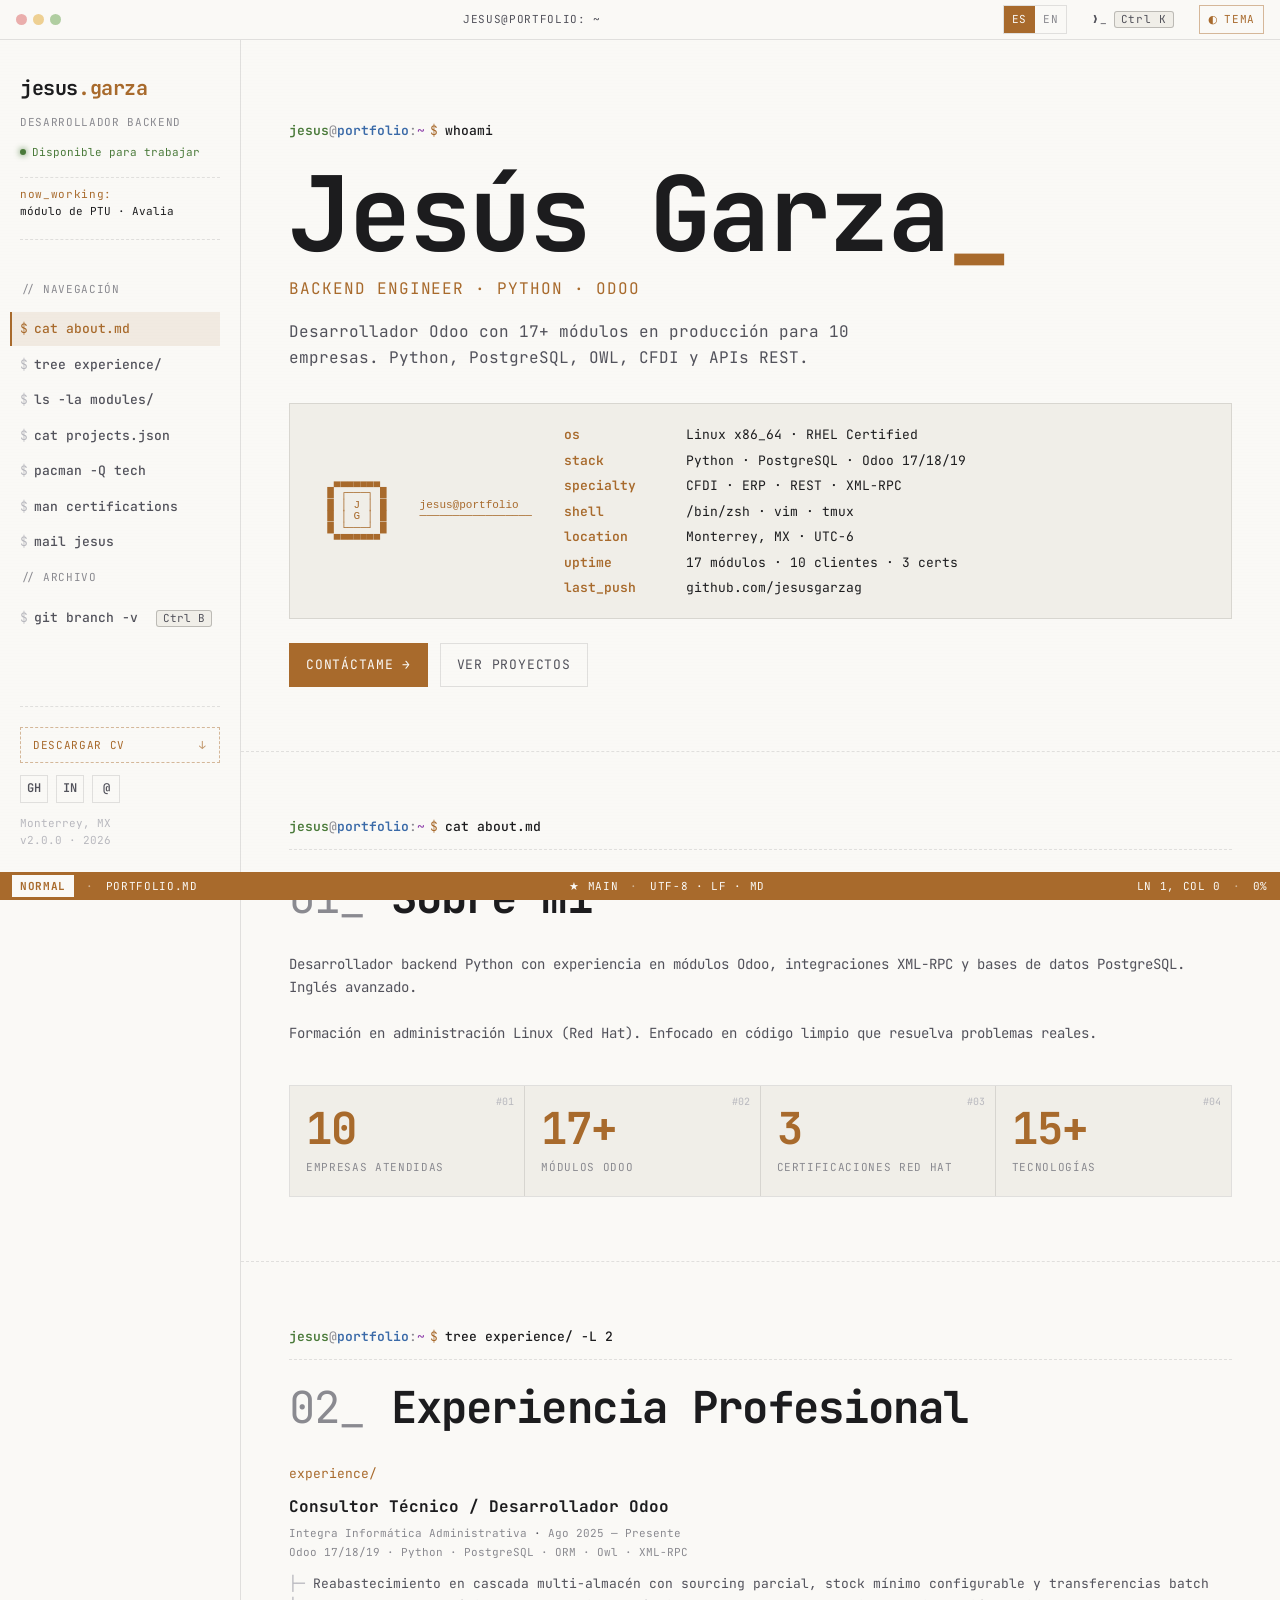
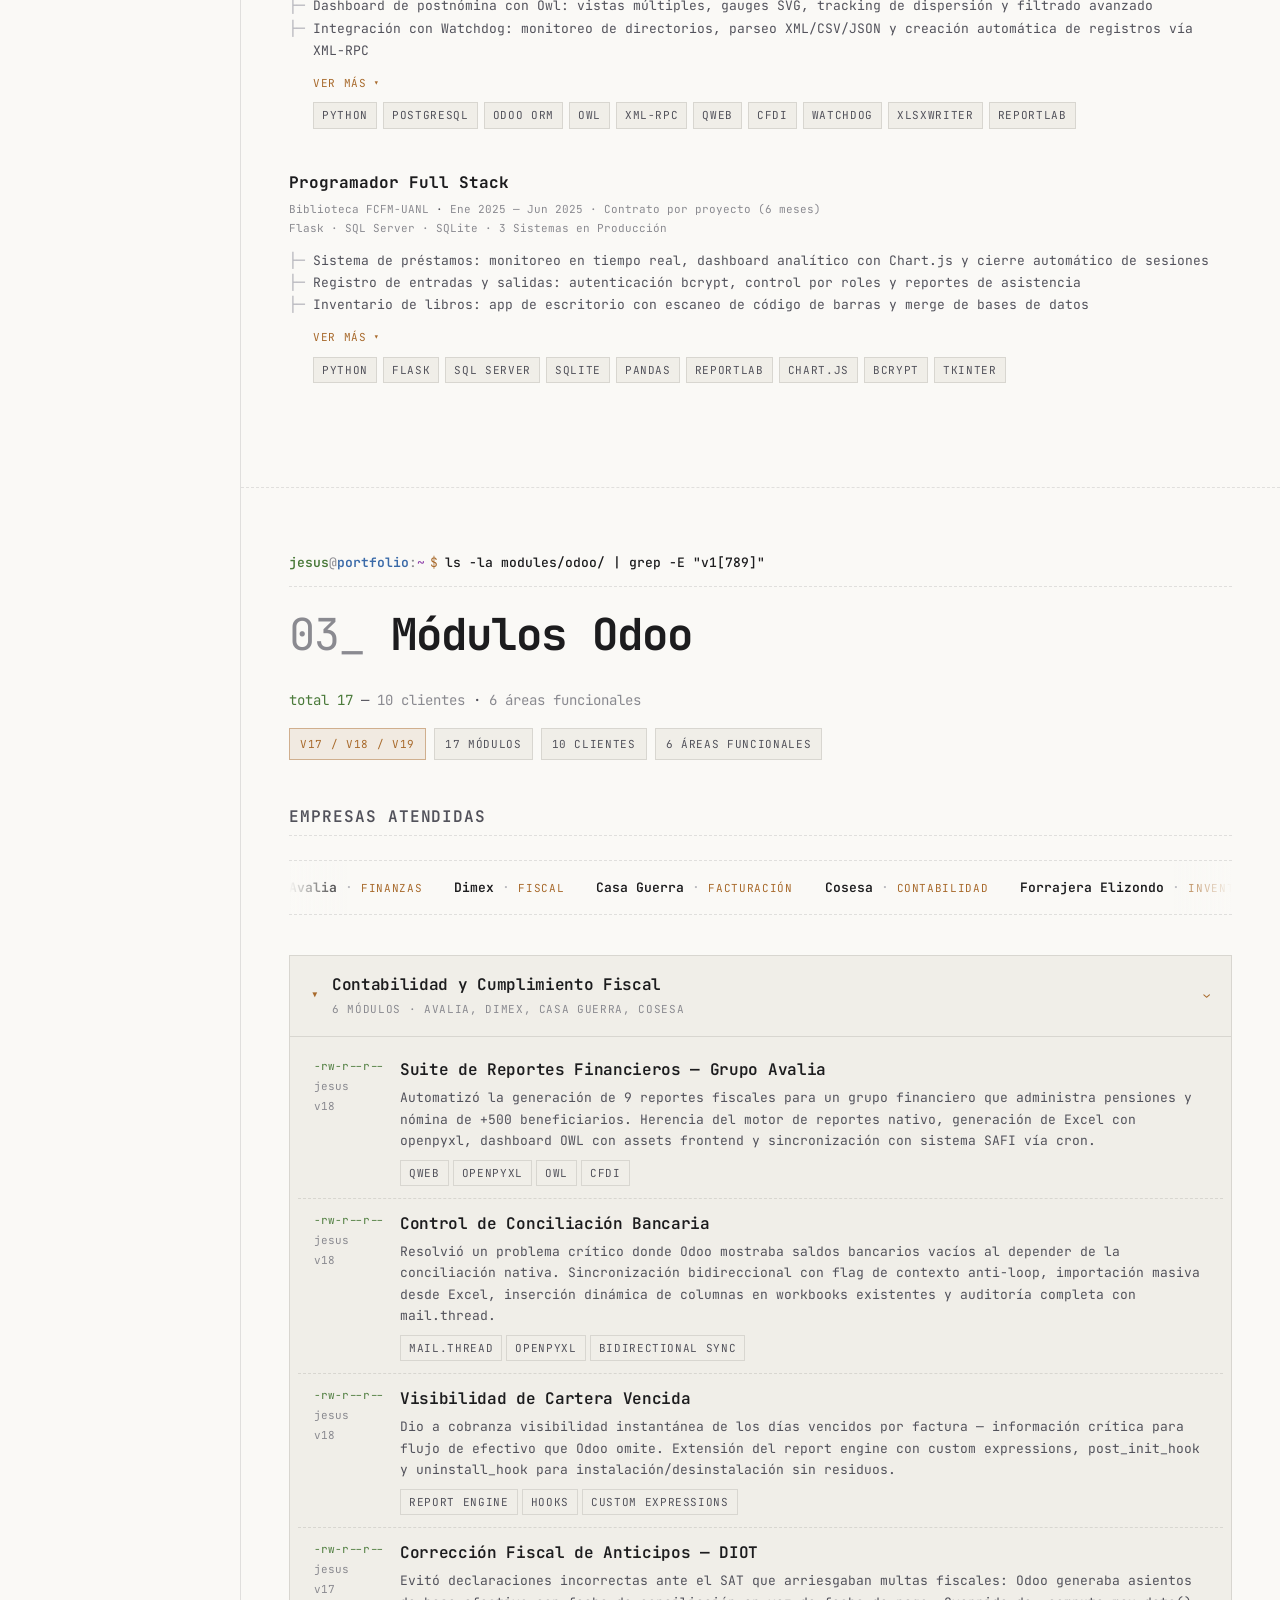
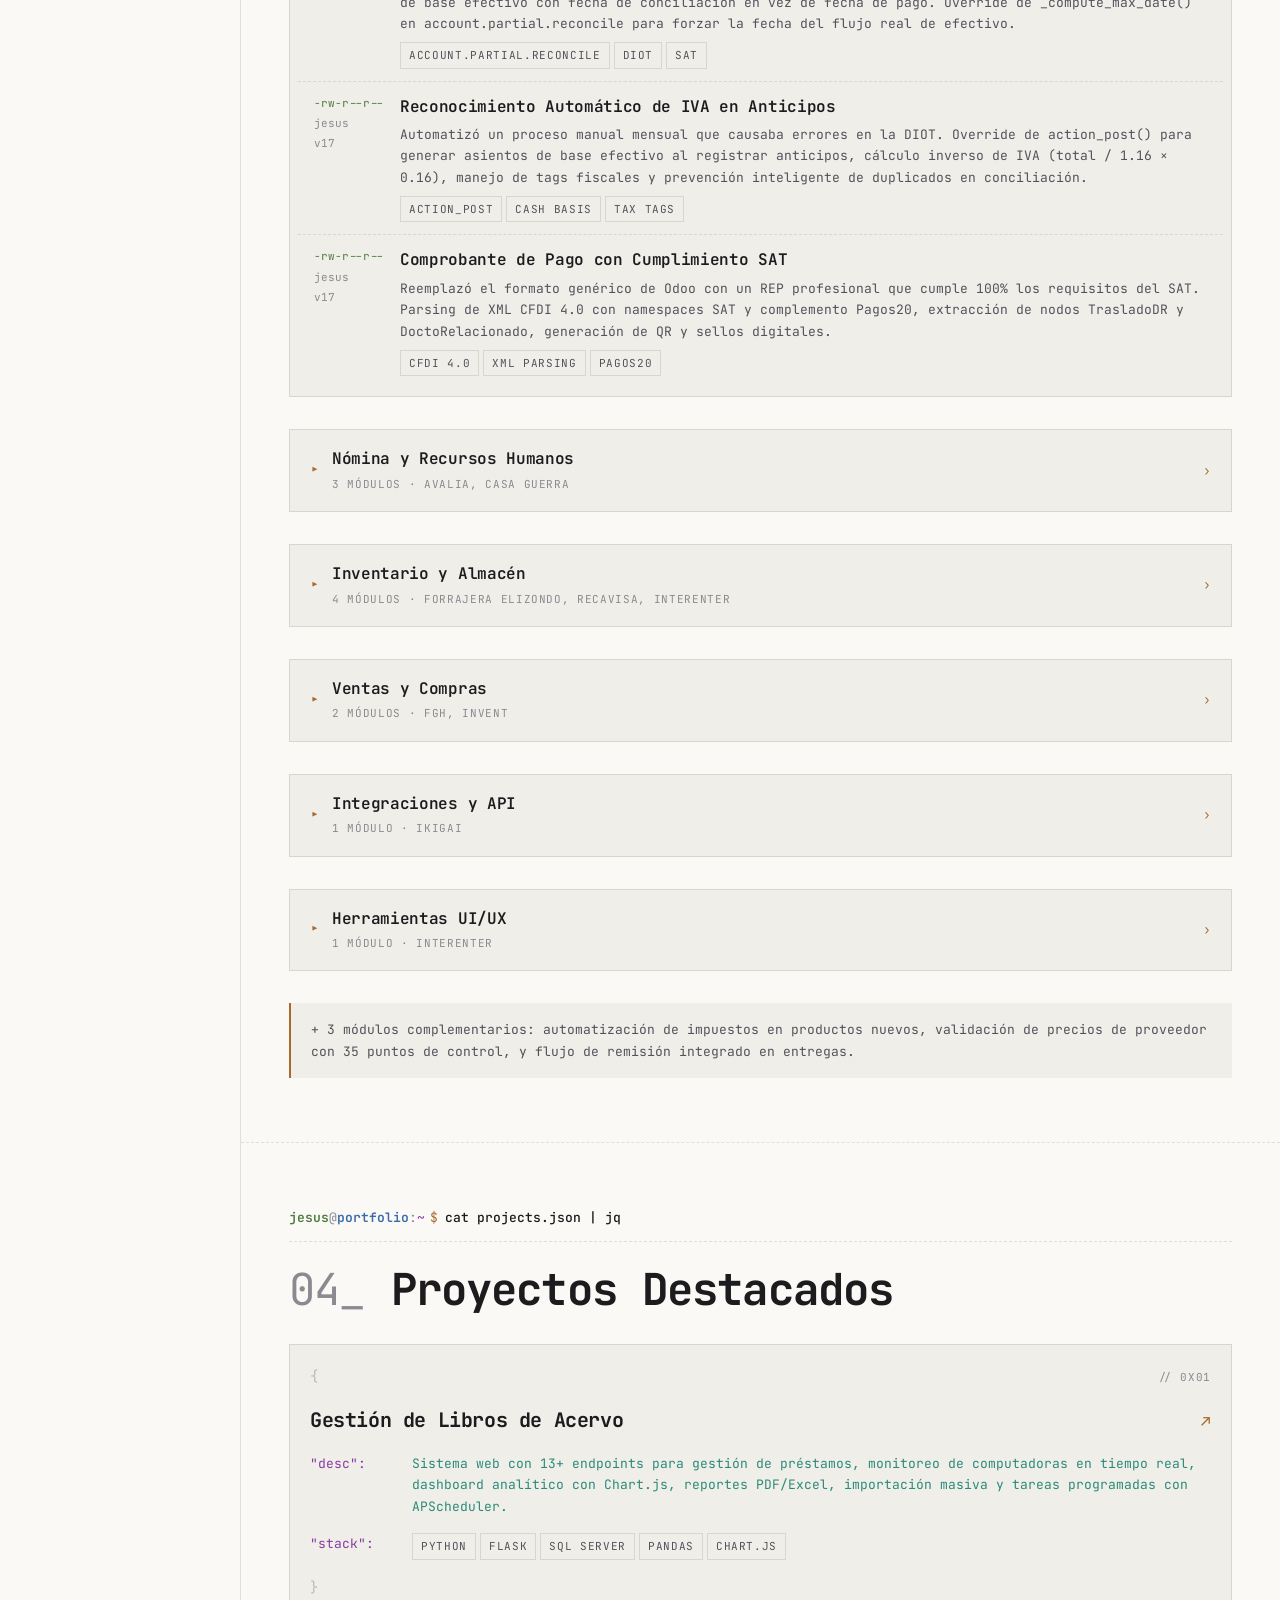
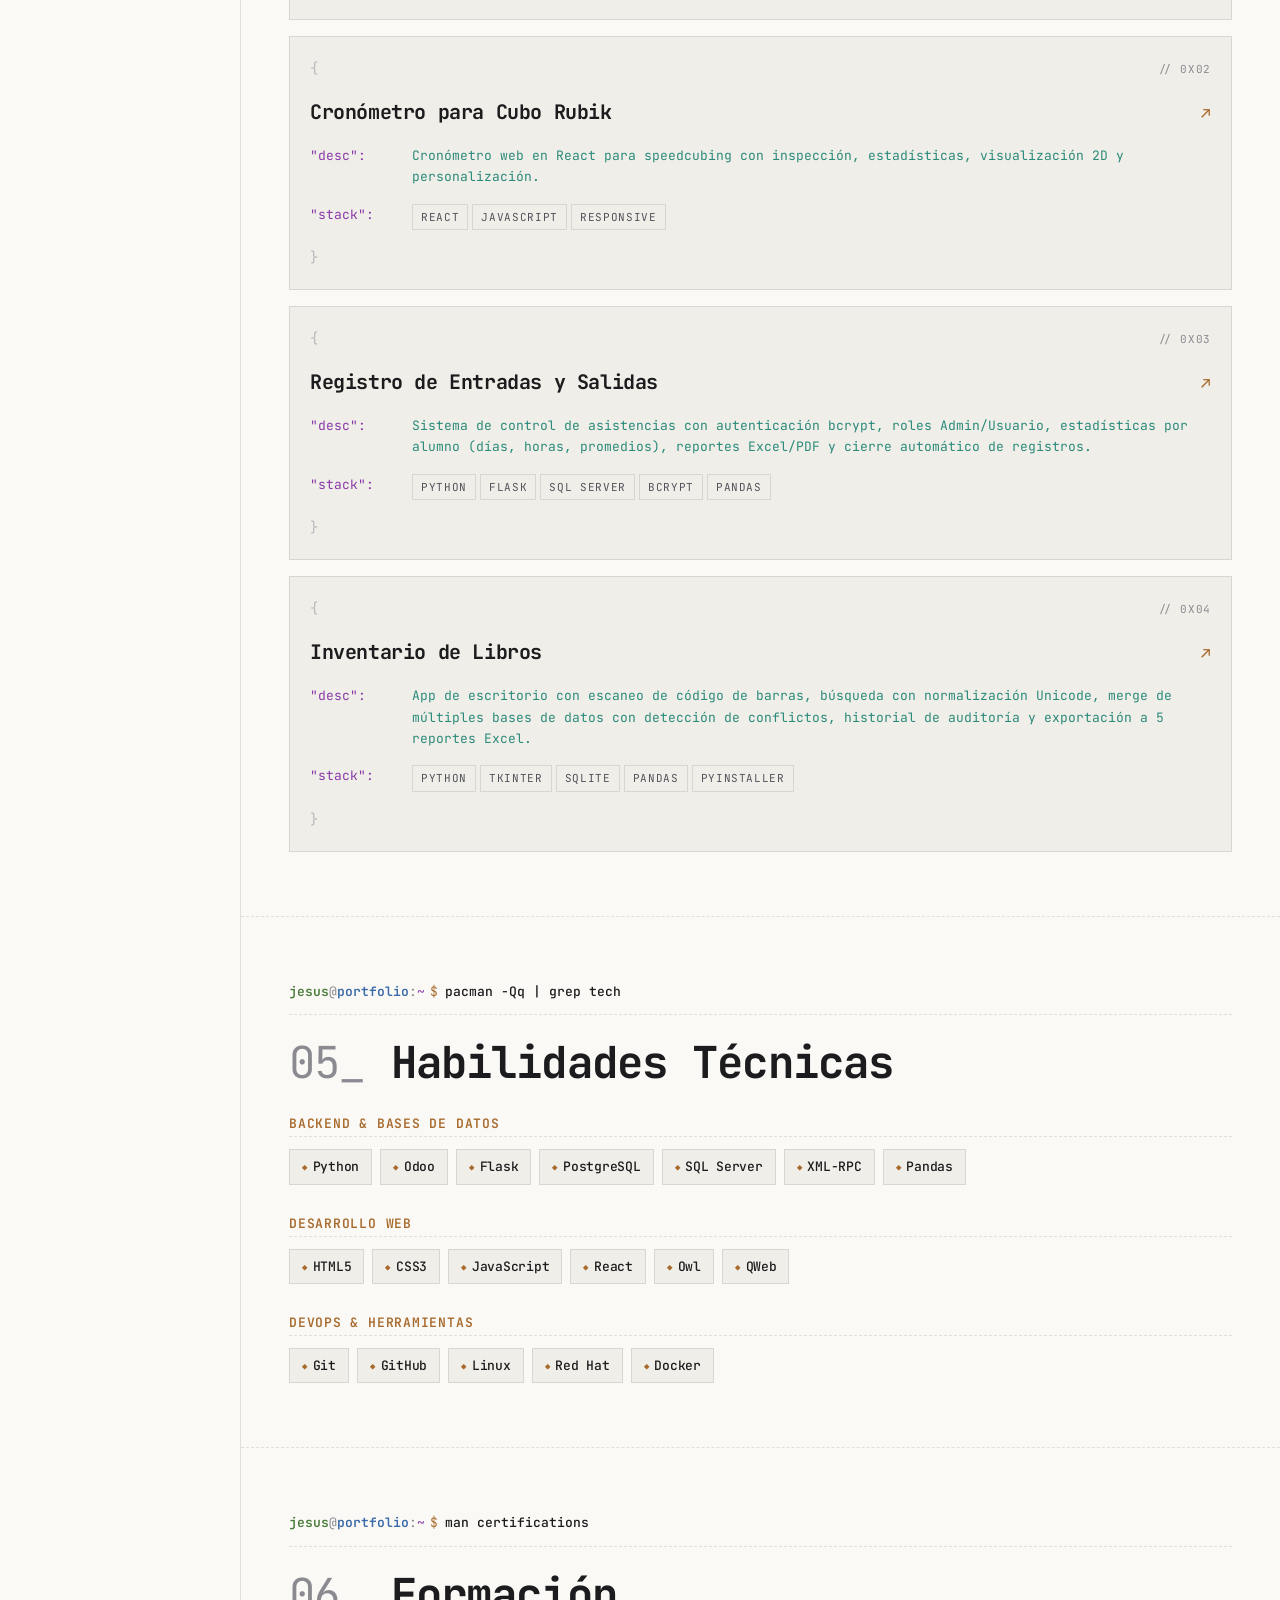
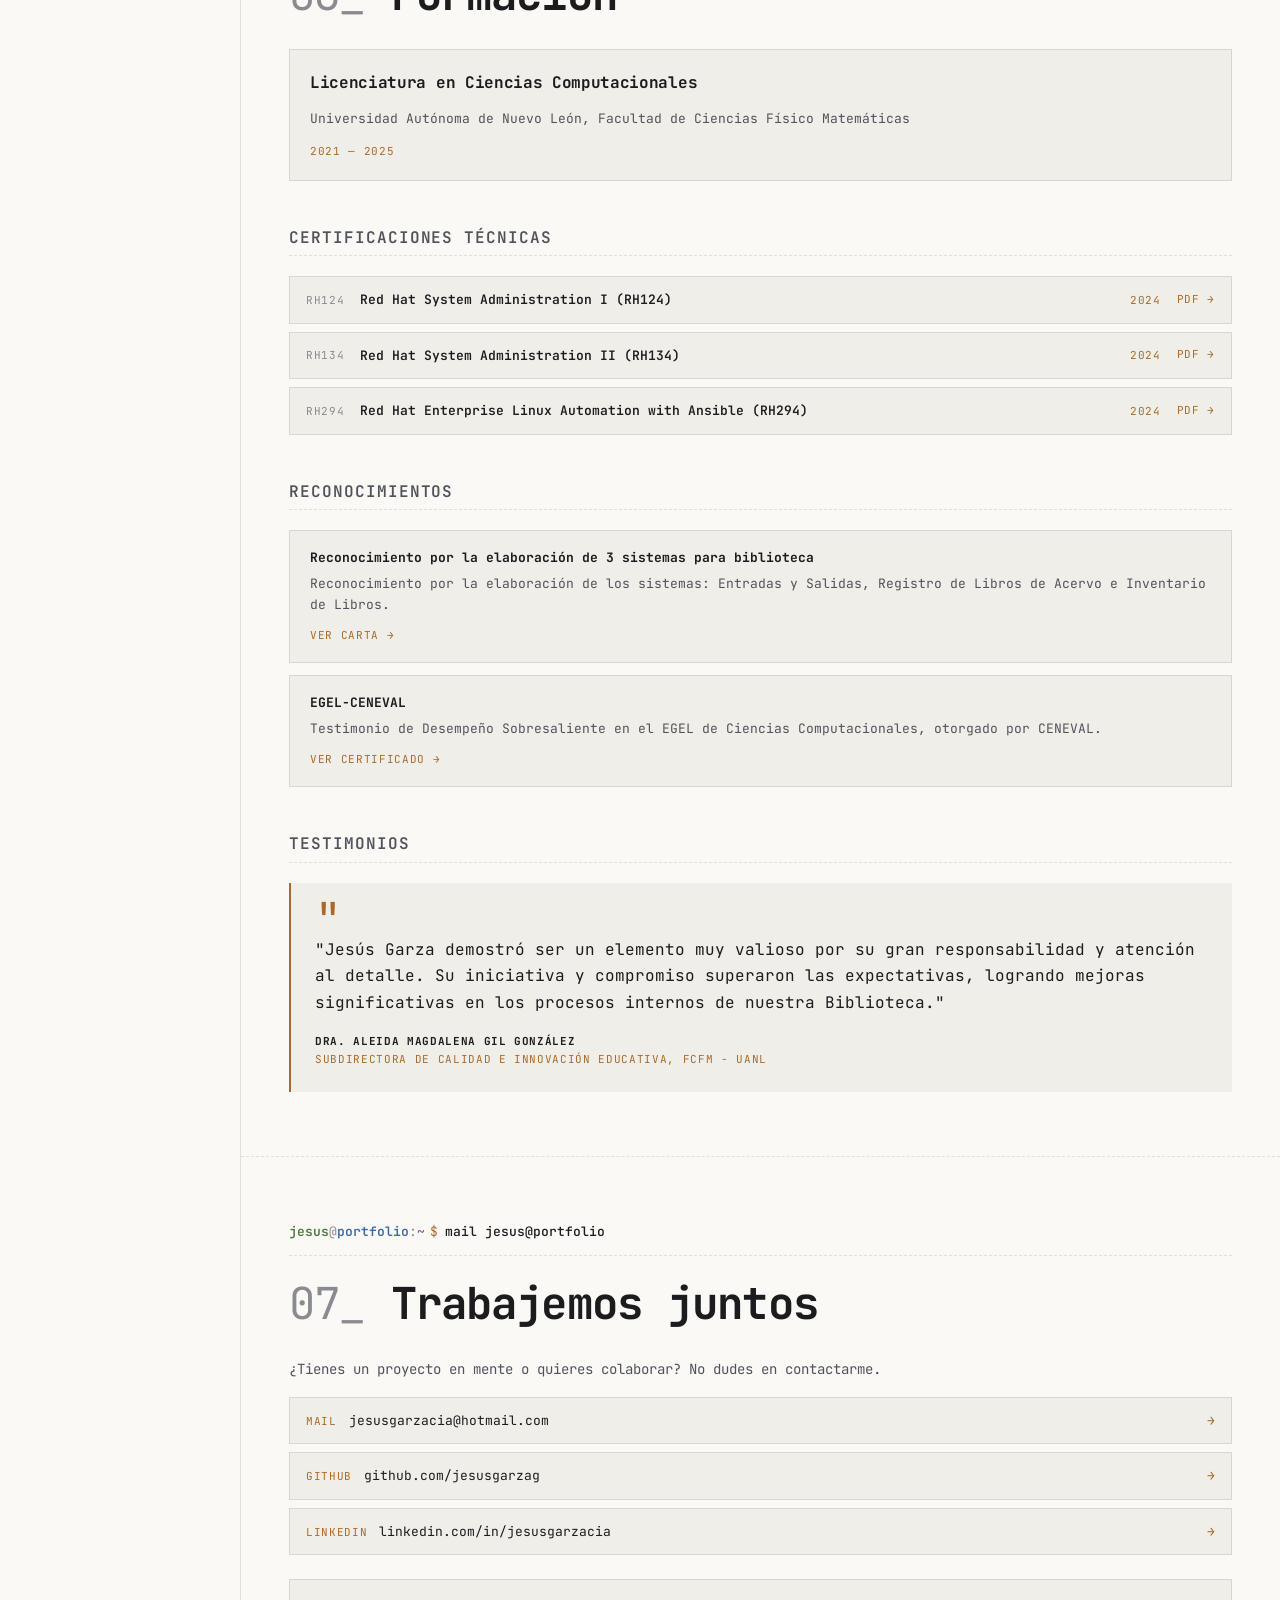
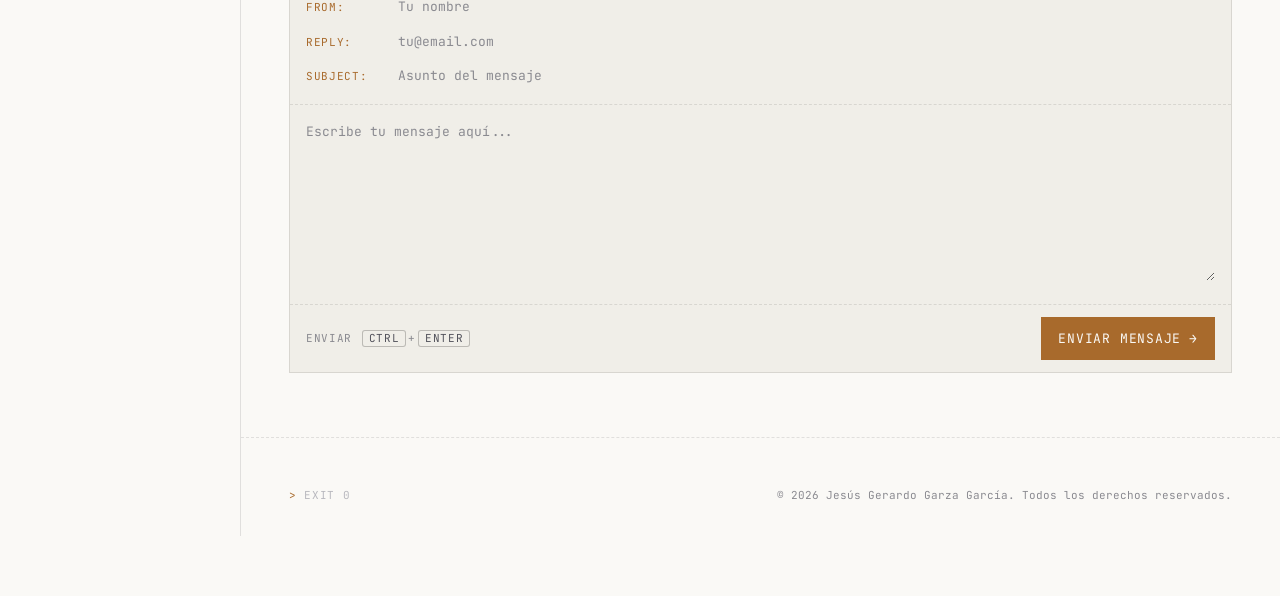
==== index.html @ 0aeeaffc "rubiks 3x3" ====
<!DOCTYPE html>
<html lang="es">
<head>
  <meta charset="UTF-8">
  <meta name="viewport" content="width=device-width, initial-scale=1.0">
  <title>Jesús Garza | Backend Developer</title>
  <meta name="description" content="Desarrollador Odoo con 17+ módulos en producción para 10 empresas. Python, PostgreSQL, OWL, CFDI y APIs REST.">
  <meta name="keywords" content="Odoo Developer, Python, PostgreSQL, OWL, CFDI, REST API, Backend Developer, Módulos Odoo, ERP, XML-RPC">
  <meta name="author" content="Jesús Gerardo Garza García">
  <meta name="google-site-verification" content="UH-ryH3ItbHpqrZ2tg2jyNeRqvWJ-3Q_sSFZ9Xyanlc">
  <meta name="theme-color" content="#0c0c0d">

  <link rel="icon" type="image/svg+xml" href="assets/icon.svg">
  <link rel="apple-touch-icon" href="assets/icon.svg">
  <link rel="manifest" href="manifest.webmanifest">

  <link rel="canonical" href="https://jesusgarza.pages.dev/">

  <!-- Open Graph -->
  <meta property="og:type" content="website">
  <meta property="og:title" content="Jesús Garza | Odoo Developer">
  <meta property="og:description" content="17+ custom Odoo modules in production for 10 companies. Python, PostgreSQL, OWL, CFDI and REST APIs.">
  <meta property="og:image" content="assets/images/portafolio_es.jpg">
  <meta property="og:url" content="https://jesusgarza.pages.dev/">

  <!-- Twitter Card -->
  <meta name="twitter:card" content="summary_large_image">
  <meta name="twitter:title" content="Jesús Garza | Odoo Developer">
  <meta name="twitter:description" content="17+ custom Odoo modules in production for 10 companies. Python, PostgreSQL, OWL, CFDI and REST APIs.">
  <meta name="twitter:image" content="assets/images/portafolio_es.jpg">

  <!-- JSON-LD Structured Data -->
  <script type="application/ld+json">
  {
    "@context": "https://schema.org",
    "@type": "Person",
    "name": "Jesús Gerardo Garza García",
    "jobTitle": "Odoo Developer",
    "url": "https://jesusgarza.pages.dev/",
    "email": "jesusgarzacia@hotmail.com",
    "sameAs": [
      "https://github.com/jesusgarzag",
      "https://www.linkedin.com/in/jesusgarzacia"
    ],
    "knowsAbout": ["Odoo", "Python", "PostgreSQL", "OWL", "CFDI", "REST API", "XML-RPC"],
    "alumniOf": {
      "@type": "CollegeOrUniversity",
      "name": "Universidad Autónoma de Nuevo León"
    },
    "address": {
      "@type": "PostalAddress",
      "addressLocality": "Monterrey",
      "addressRegion": "NL",
      "addressCountry": "MX"
    },
    "workLocation": {
      "@type": "Place",
      "name": "Remote · Monterrey, MX"
    },
    "hasOccupation": {
      "@type": "Occupation",
      "name": "Odoo Backend Developer",
      "occupationLocation": { "@type": "City", "name": "Monterrey" },
      "skills": "Python, PostgreSQL, Odoo ORM, Owl, XML-RPC, QWeb, CFDI, REST API, Linux, Red Hat"
    },
    "hasCredential": [
      {
        "@type": "EducationalOccupationalCredential",
        "name": "Red Hat System Administration I (RH124)",
        "credentialCategory": "certification",
        "recognizedBy": { "@type": "Organization", "name": "Red Hat" },
        "dateCreated": "2024"
      },
      {
        "@type": "EducationalOccupationalCredential",
        "name": "Red Hat System Administration II (RH134)",
        "credentialCategory": "certification",
        "recognizedBy": { "@type": "Organization", "name": "Red Hat" },
        "dateCreated": "2024"
      },
      {
        "@type": "EducationalOccupationalCredential",
        "name": "Red Hat Enterprise Linux Automation with Ansible (RH294)",
        "credentialCategory": "certification",
        "recognizedBy": { "@type": "Organization", "name": "Red Hat" },
        "dateCreated": "2024"
      }
    ]
  }
  </script>

  <!-- Featured Odoo modules as CreativeWork list -->
  <script type="application/ld+json">
  {
    "@context": "https://schema.org",
    "@type": "ItemList",
    "name": "Featured Odoo Modules",
    "description": "Custom Odoo modules in production for 10 companies in Mexico.",
    "numberOfItems": 17,
    "itemListElement": [
      {
        "@type": "ListItem", "position": 1,
        "item": {
          "@type": "SoftwareSourceCode",
          "name": "Suite de Reportes Financieros — Grupo Avalia",
          "programmingLanguage": "Python",
          "runtimePlatform": "Odoo 18",
          "applicationCategory": "BusinessApplication",
          "author": { "@type": "Person", "name": "Jesús Gerardo Garza García" }
        }
      },
      {
        "@type": "ListItem", "position": 2,
        "item": {
          "@type": "SoftwareSourceCode",
          "name": "Control de Cumplimiento Aduanal",
          "programmingLanguage": "Python",
          "runtimePlatform": "Odoo 17",
          "applicationCategory": "BusinessApplication",
          "author": { "@type": "Person", "name": "Jesús Gerardo Garza García" }
        }
      },
      {
        "@type": "ListItem", "position": 3,
        "item": {
          "@type": "SoftwareSourceCode",
          "name": "EDI IKIGAI — REST API",
          "programmingLanguage": "Python",
          "runtimePlatform": "Odoo 17",
          "applicationCategory": "BusinessApplication",
          "author": { "@type": "Person", "name": "Jesús Gerardo Garza García" }
        }
      }
    ]
  }
  </script>

  <link rel="preconnect" href="https://fonts.googleapis.com">
  <link rel="preconnect" href="https://fonts.gstatic.com" crossorigin>
  <link href="https://fonts.googleapis.com/css2?family=JetBrains+Mono:wght@400;500;600;700&display=swap" rel="stylesheet">
  <link rel="preload" as="fetch" href="i18n/es.json" crossorigin="anonymous">
  <link rel="preload" as="fetch" href="i18n/en.json" crossorigin="anonymous">

  <link href="css/base.css" rel="stylesheet">
  <link href="css/terminal.css" rel="stylesheet">
  <link href="css/layout.css" rel="stylesheet">
  <link href="css/components.css" rel="stylesheet">
  <link href="css/responsive.css" rel="stylesheet">
</head>
<body>

  <!-- ════════════════════════════════════════════════════
       TOP BAR (window chrome)
       ════════════════════════════════════════════════════ -->
  <header class="topbar">
    <div class="topbar__left">
      <button class="sidebar-toggle" id="sidebarToggle" aria-label="Open menu" aria-expanded="false">
        <span class="sidebar-toggle__open" aria-hidden="true">≡</span>
        <span class="sidebar-toggle__close" aria-hidden="true">×</span>
      </button>
      <div class="topbar__dots" aria-hidden="true">
        <span></span><span></span><span></span>
      </div>
    </div>
    <div class="topbar__title">jesus@portfolio: ~</div>
    <div class="topbar__right">
      <div class="topbar__lang" role="group" aria-label="Language">
        <button class="is-active" data-lang="es" aria-pressed="true">ES</button>
        <button data-lang="en" aria-pressed="false">EN</button>
      </div>
      <button class="topbar__btn" id="paletteOpen" aria-label="Open command palette">
        <span aria-hidden="true">❯_</span>
        <span class="kbd">Ctrl K</span>
      </button>
      <button class="topbar__btn" id="themeToggle" aria-label="Toggle theme" aria-pressed="false">
        <span aria-hidden="true">◐</span>
        <span data-i18n="theme_toggle">TEMA</span>
      </button>
    </div>
  </header>

  <div class="sidebar-backdrop" id="sidebarBackdrop"></div>

  <!-- ════════════════════════════════════════════════════
       PAGE
       ════════════════════════════════════════════════════ -->
  <div class="page">

    <!-- ────────── SIDEBAR ────────── -->
    <aside class="sidebar" id="sidebar" aria-label="Navigation">
      <div class="sidebar__brand">
        <span class="sidebar__logo">jesus<span class="accent">.garza</span></span>
        <span class="sidebar__role" data-i18n="backend_dev">Desarrollador Backend</span>
        <span class="sidebar__status" data-i18n="status_available">Disponible para trabajar</span>
        <span class="sidebar__working">
          <span class="sidebar__working-key" data-i18n="now_working_label">now_working:</span>
          <span class="sidebar__working-val" data-i18n="now_working_val">módulo de conciliación bancaria · Avalia</span>
        </span>
      </div>

      <nav class="cmdlist" aria-label="Commands">
        <span class="cmdlist__label" data-i18n="nav_label">// Navegación</span>

        <a href="#about" class="cmd is-active" data-section="about">
          <span class="cmd__name">cat about.md</span>
        </a>
        <a href="#experience" class="cmd" data-section="experience">
          <span class="cmd__name">tree experience/</span>
        </a>
        <a href="#modules" class="cmd" data-section="modules">
          <span class="cmd__name">ls -la modules/</span>
        </a>
        <a href="#projects" class="cmd" data-section="projects">
          <span class="cmd__name">cat projects.json</span>
        </a>
        <a href="#skills" class="cmd" data-section="skills">
          <span class="cmd__name">pacman -Q tech</span>
        </a>
        <a href="#education" class="cmd" data-section="education">
          <span class="cmd__name">man certifications</span>
        </a>
        <a href="#contact" class="cmd" data-section="contact">
          <span class="cmd__name">mail jesus</span>
        </a>

        <span class="cmdlist__label" data-i18n="archive_label">// Archivo</span>
        <button type="button" class="cmd cmd--util" id="openBranches">
          <span class="cmd__name">git branch -v</span>
          <span class="cmd__hint"><kbd>Ctrl B</kbd></span>
        </button>
      </nav>

      <div class="sidebar__bottom">
        <a href="#" class="sidebar__cv" id="btnCv" download>
          <span data-i18n="download_cv">Descargar CV</span>
        </a>
        <div class="sidebar__socials" aria-label="Social">
          <a href="https://github.com/jesusgarzag" target="_blank" rel="noopener" aria-label="GitHub">GH</a>
          <a href="https://www.linkedin.com/in/jesusgarzacia" target="_blank" rel="noopener" aria-label="LinkedIn">IN</a>
          <a href="mailto:jesusgarzacia@hotmail.com" aria-label="Email">@</a>
        </div>
        <p class="sidebar__meta">
          <span data-i18n="sidebar_loc">Monterrey, MX</span><br>
          <span>v2.0.0 · 2026</span>
        </p>
      </div>
    </aside>

    <!-- ────────── MAIN ────────── -->
    <main class="page__main" id="main">

      <!-- ── HERO ───────────────────────────────────── -->
      <section class="hero" id="top">
        <div class="hero__prompt" aria-hidden="true">
          <span class="prompt">
            <span class="prompt__user">jesus</span><span class="prompt__at">@</span><span class="prompt__host">portfolio</span><span class="prompt__sep">:</span><span class="prompt__path">~</span><span class="prompt__sym">$</span>
          </span>
          <span class="prompt__cmd typed" data-typed="whoami"></span>
        </div>

        <h1 class="hero__name">Jesús Garza<span class="accent">_</span></h1>
        <p class="hero__role" data-i18n="hero_role">Backend Engineer · Python · Odoo</p>
        <p class="hero__tag" data-i18n="hero_desc">
          Desarrollador Odoo con 17+ módulos en producción para 10 empresas.
          Python, PostgreSQL, OWL, CFDI y APIs REST.
        </p>

        <div class="neofetch">
          <pre class="neofetch__ascii" aria-hidden="true">
   ▄▄▄▄▄▄▄
  █ ┌───┐ █
  █ │ J │ █     jesus@portfolio
  █ │ G │ █     ─────────────────
  █ └───┘ █
   ▀▀▀▀▀▀▀</pre>
          <div class="neofetch__list">
            <div class="neofetch__row"><span class="neofetch__key">os</span><span class="neofetch__val">Linux x86_64 · RHEL Certified</span></div>
            <div class="neofetch__row"><span class="neofetch__key">stack</span><span class="neofetch__val">Python · PostgreSQL · Odoo 17/18/19</span></div>
            <div class="neofetch__row"><span class="neofetch__key">specialty</span><span class="neofetch__val">CFDI · ERP · REST · XML-RPC</span></div>
            <div class="neofetch__row"><span class="neofetch__key">shell</span><span class="neofetch__val">/bin/zsh · vim · tmux</span></div>
            <div class="neofetch__row"><span class="neofetch__key">location</span><span class="neofetch__val">Monterrey, MX · UTC-6</span></div>
            <div class="neofetch__row"><span class="neofetch__key">uptime</span><span class="neofetch__val" data-i18n="neofetch_uptime">17 módulos · 10 clientes · 3 certs</span></div>
            <div class="neofetch__row"><span class="neofetch__key">last_push</span><span class="neofetch__val" id="ghLastPush"><span class="dim">checking github...</span></span></div>
          </div>
        </div>

        <div class="hero__cta">
          <a href="#contact" class="btn btn--primary">
            <span data-i18n="contact_me">Contáctame</span>
            <span class="btn__arrow" aria-hidden="true">→</span>
          </a>
          <a href="#projects" class="btn btn--ghost">
            <span data-i18n="view_projects">Ver proyectos</span>
          </a>
        </div>
      </section>

      <!-- ── ABOUT ──────────────────────────────────── -->
      <section class="section" id="about" data-reveal>
        <div class="section__prompt" aria-hidden="true">
          <span class="prompt">
            <span class="prompt__user">jesus</span><span class="prompt__at">@</span><span class="prompt__host">portfolio</span><span class="prompt__sep">:</span><span class="prompt__path">~</span><span class="prompt__sym">$</span>
          </span>
          <span class="prompt__cmd">cat about.md</span>
        </div>

        <h2 class="section-title">
          <span class="section-title__num">01_</span><span data-i18n="about">Sobre mí</span>
        </h2>

        <p class="output" data-i18n="about_desc1">
          Desarrollador backend Python con experiencia en módulos Odoo, integraciones XML-RPC y bases de datos PostgreSQL. Inglés avanzado.
        </p>
        <br>
        <p class="output" data-i18n="about_desc2">
          Formación en administración Linux (Red Hat). Enfocado en código limpio que resuelva problemas reales.
        </p>

        <div class="stats">
          <div class="stat">
            <span class="stat__hash">#01</span>
            <div class="stat__num" data-target="10">0</div>
            <div class="stat__label" data-i18n="stat_projects">Empresas Atendidas</div>
          </div>
          <div class="stat">
            <span class="stat__hash">#02</span>
            <div class="stat__num" data-target="17" data-suffix="+">0</div>
            <div class="stat__label" data-i18n="stat_modules">Módulos Odoo</div>
          </div>
          <div class="stat">
            <span class="stat__hash">#03</span>
            <div class="stat__num" data-target="3">0</div>
            <div class="stat__label" data-i18n="stat_certs">Certificaciones Red Hat</div>
          </div>
          <div class="stat">
            <span class="stat__hash">#04</span>
            <div class="stat__num" data-target="15" data-suffix="+">0</div>
            <div class="stat__label" data-i18n="stat_tech">Tecnologías</div>
          </div>
        </div>
      </section>

      <!-- ── EXPERIENCE ─────────────────────────────── -->
      <section class="section" id="experience" data-reveal>
        <div class="section__prompt" aria-hidden="true">
          <span class="prompt">
            <span class="prompt__user">jesus</span><span class="prompt__at">@</span><span class="prompt__host">portfolio</span><span class="prompt__sep">:</span><span class="prompt__path">~</span><span class="prompt__sym">$</span>
          </span>
          <span class="prompt__cmd">tree experience/ -L 2</span>
        </div>

        <h2 class="section-title">
          <span class="section-title__num">02_</span><span data-i18n="experience_title">Experiencia Profesional</span>
        </h2>

        <div class="tree">
          <div class="tree__root">experience/</div>

          <div class="tree__branch">
            <div class="tree__node tree__node--title" data-i18n="exp_odoo_title">Consultor Técnico / Desarrollador Odoo</div>
            <div class="tree__node tree__node--meta">
              <span data-i18n="exp_odoo_company">Integra Informática Administrativa</span>
              <span class="dim"> · </span>
              <span data-i18n="exp_odoo_period">Ago 2025 — Presente</span>
              <br>
              <span data-i18n="exp_odoo_subtitle">Odoo 17/18/19 · Python · PostgreSQL · ORM · Owl · XML-RPC</span>
            </div>

            <div class="tree__line" data-i18n="exp_odoo_1">Reabastecimiento en cascada multi-almacén con sourcing parcial, stock mínimo configurable y transferencias batch</div>
            <div class="tree__line" data-i18n="exp_odoo_2">Dashboard de postnómina con Owl: vistas múltiples, gauges SVG, tracking de dispersión y filtrado avanzado</div>
            <div class="tree__line" data-i18n="exp_odoo_3">Integración con Watchdog: monitoreo de directorios, parseo XML/CSV/JSON y creación automática de registros vía XML-RPC</div>

            <div class="tree__hidden" id="exp-odoo-more">
              <div class="tree__line" data-i18n="exp_odoo_4">Integración CFDI: timbrado automático, detección de bancos mexicanos, layouts bancarios y comprobantes SPEI</div>
              <div class="tree__line" data-i18n="exp_odoo_5">Reportes QWeb avanzados: pólizas de nómina por departamento, facturación CFDI y dispersión multi-concepto</div>
              <div class="tree__line" data-i18n="exp_odoo_6">Detección automática de contactos bancarios con normalización Unicode, extracción de RFC y matching difuso</div>
              <div class="tree__line" data-i18n="exp_odoo_7">Override de procurement core (_run_pull) con resolución dinámica de almacenes y encadenamiento de movimientos</div>
              <div class="tree__line" data-i18n="exp_odoo_8">API REST con endpoints de dashboard, reconciliación de pagos y generación batch de PDFs</div>
              <div class="tree__line" data-i18n="exp_odoo_9">Migración de módulos Odoo v17 → v18, adaptando modelos, vistas y componentes Owl</div>
              <div class="tree__line" data-i18n="exp_odoo_10">Herencia de 6+ modelos estándar (account.move, hr.payslip.run, stock.rule, etc.) con lógica personalizada</div>
            </div>

            <button class="tree__expand" data-target="exp-odoo-more">
              <span data-i18n="show_more">Ver más</span><span aria-hidden="true">▾</span>
            </button>

            <div class="tree__chips">
              <span class="chip">Python</span><span class="chip">PostgreSQL</span><span class="chip">Odoo ORM</span>
              <span class="chip">Owl</span><span class="chip">XML-RPC</span><span class="chip">QWeb</span>
              <span class="chip">CFDI</span><span class="chip">Watchdog</span><span class="chip">xlsxwriter</span>
              <span class="chip">ReportLab</span>
            </div>
          </div>

          <div class="tree__branch">
            <div class="tree__node tree__node--title" data-i18n="exp_ss_title">Programador Full Stack</div>
            <div class="tree__node tree__node--meta">
              <span data-i18n="exp_ss_company">Biblioteca FCFM-UANL</span>
              <span class="dim"> · </span>
              <span data-i18n="exp_ss_period">Ene 2025 — Jun 2025 · Contrato por proyecto (6 meses)</span>
              <br>
              <span data-i18n="exp_ss_subtitle">Flask · SQL Server · SQLite · 3 Sistemas en Producción</span>
            </div>

            <div class="tree__line" data-i18n="exp_ss_1">Sistema de préstamos: monitoreo en tiempo real, dashboard analítico con Chart.js y cierre automático de sesiones</div>
            <div class="tree__line" data-i18n="exp_ss_2">Registro de entradas y salidas: autenticación bcrypt, control por roles y reportes de asistencia</div>
            <div class="tree__line" data-i18n="exp_ss_3">Inventario de libros: app de escritorio con escaneo de código de barras y merge de bases de datos</div>

            <div class="tree__hidden" id="exp-ss-more">
              <div class="tree__line" data-i18n="exp_ss_4">Reportes PDF y Excel con formato avanzado y análisis de datos con Pandas</div>
              <div class="tree__line" data-i18n="exp_ss_5">Arquitectura dual SQLite + SQL Server con queries parametrizadas</div>
              <div class="tree__line" data-i18n="exp_ss_6">Importación masiva desde Excel/CSV con validación y resolución de conflictos</div>
              <div class="tree__line" data-i18n="exp_ss_7">Despliegue en producción con Waitress y compilación a ejecutables con PyInstaller</div>
            </div>

            <button class="tree__expand" data-target="exp-ss-more">
              <span data-i18n="show_more">Ver más</span><span aria-hidden="true">▾</span>
            </button>

            <div class="tree__chips">
              <span class="chip">Python</span><span class="chip">Flask</span><span class="chip">SQL Server</span>
              <span class="chip">SQLite</span><span class="chip">Pandas</span><span class="chip">ReportLab</span>
              <span class="chip">Chart.js</span><span class="chip">bcrypt</span><span class="chip">Tkinter</span>
            </div>
          </div>
        </div>
      </section>

      <!-- ── MODULES ────────────────────────────────── -->
      <section class="section" id="modules" data-reveal>
        <div class="section__prompt" aria-hidden="true">
          <span class="prompt">
            <span class="prompt__user">jesus</span><span class="prompt__at">@</span><span class="prompt__host">portfolio</span><span class="prompt__sep">:</span><span class="prompt__path">~</span><span class="prompt__sym">$</span>
          </span>
          <span class="prompt__cmd">ls -la modules/odoo/ | grep -E "v1[789]"</span>
        </div>

        <h2 class="section-title">
          <span class="section-title__num">03_</span><span data-i18n="odoo_modules_title">Módulos Odoo</span>
        </h2>

        <p class="ls__total">
          <span class="ansi-green">total 17</span>
          <span class="dim"> — </span>
          <span data-i18n="mod_clients">10 clientes</span>
          <span class="dim"> · </span>
          <span data-i18n="mod_areas">6 áreas funcionales</span>
        </p>

        <div class="summary">
          <span class="chip chip--accent">v17 / v18 / v19</span>
          <span class="chip" data-i18n="mod_total">17 módulos</span>
          <span class="chip" data-i18n="mod_clients">10 clientes</span>
          <span class="chip" data-i18n="mod_areas">6 áreas funcionales</span>
        </div>

        <h3 class="subsection-title" data-i18n="mod_clients_title">Empresas Atendidas</h3>
        <div class="clients">
          <div class="clients__track">
            <span class="client-pill"><span class="client-pill__name">Avalia</span><span class="client-pill__sep">·</span><span class="client-pill__area" data-i18n="client_avalia_short">Finanzas</span></span>
            <span class="client-pill"><span class="client-pill__name">Dimex</span><span class="client-pill__sep">·</span><span class="client-pill__area" data-i18n="client_dimex_short">Fiscal</span></span>
            <span class="client-pill"><span class="client-pill__name">Casa Guerra</span><span class="client-pill__sep">·</span><span class="client-pill__area" data-i18n="client_casaguerra_short">Facturación</span></span>
            <span class="client-pill"><span class="client-pill__name">Cosesa</span><span class="client-pill__sep">·</span><span class="client-pill__area" data-i18n="client_cosesa_short">Contabilidad</span></span>
            <span class="client-pill"><span class="client-pill__name">Forrajera Elizondo</span><span class="client-pill__sep">·</span><span class="client-pill__area" data-i18n="client_forrajera_short">Inventario</span></span>
            <span class="client-pill"><span class="client-pill__name">Recavisa</span><span class="client-pill__sep">·</span><span class="client-pill__area" data-i18n="client_recavisa_short">Aduanas</span></span>
            <span class="client-pill"><span class="client-pill__name">Interenter</span><span class="client-pill__sep">·</span><span class="client-pill__area" data-i18n="client_interenter_short">Almacén</span></span>
            <span class="client-pill"><span class="client-pill__name">FGH</span><span class="client-pill__sep">·</span><span class="client-pill__area" data-i18n="client_fgh_short">Ventas</span></span>
            <span class="client-pill"><span class="client-pill__name">Invent</span><span class="client-pill__sep">·</span><span class="client-pill__area" data-i18n="client_invent_short">Compras</span></span>
            <span class="client-pill"><span class="client-pill__name">Ikigai</span><span class="client-pill__sep">·</span><span class="client-pill__area" data-i18n="client_ikigai_short">API/EDI</span></span>
            <!-- duplicate for seamless loop -->
            <span class="client-pill"><span class="client-pill__name">Avalia</span><span class="client-pill__sep">·</span><span class="client-pill__area" data-i18n="client_avalia_short">Finanzas</span></span>
            <span class="client-pill"><span class="client-pill__name">Dimex</span><span class="client-pill__sep">·</span><span class="client-pill__area" data-i18n="client_dimex_short">Fiscal</span></span>
            <span class="client-pill"><span class="client-pill__name">Casa Guerra</span><span class="client-pill__sep">·</span><span class="client-pill__area" data-i18n="client_casaguerra_short">Facturación</span></span>
            <span class="client-pill"><span class="client-pill__name">Cosesa</span><span class="client-pill__sep">·</span><span class="client-pill__area" data-i18n="client_cosesa_short">Contabilidad</span></span>
            <span class="client-pill"><span class="client-pill__name">Forrajera Elizondo</span><span class="client-pill__sep">·</span><span class="client-pill__area" data-i18n="client_forrajera_short">Inventario</span></span>
            <span class="client-pill"><span class="client-pill__name">Recavisa</span><span class="client-pill__sep">·</span><span class="client-pill__area" data-i18n="client_recavisa_short">Aduanas</span></span>
            <span class="client-pill"><span class="client-pill__name">Interenter</span><span class="client-pill__sep">·</span><span class="client-pill__area" data-i18n="client_interenter_short">Almacén</span></span>
            <span class="client-pill"><span class="client-pill__name">FGH</span><span class="client-pill__sep">·</span><span class="client-pill__area" data-i18n="client_fgh_short">Ventas</span></span>
            <span class="client-pill"><span class="client-pill__name">Invent</span><span class="client-pill__sep">·</span><span class="client-pill__area" data-i18n="client_invent_short">Compras</span></span>
            <span class="client-pill"><span class="client-pill__name">Ikigai</span><span class="client-pill__sep">·</span><span class="client-pill__area" data-i18n="client_ikigai_short">API/EDI</span></span>
          </div>
        </div>

        <div class="ls">

          <!-- Group: accounting -->
          <div class="ls__group">
            <button class="ls__group-head" type="button" aria-expanded="false">
              <span class="ls__group-icon">▸</span>
              <span>
                <span class="ls__group-name" data-i18n="mod_cat_accounting">Contabilidad y Cumplimiento Fiscal</span>
                <span class="ls__group-count" data-i18n="mod_cat_accounting_count">6 módulos · Avalia, Dimex, Casa Guerra, Cosesa</span>
              </span>
              <span class="ls__group-arrow" aria-hidden="true">›</span>
            </button>
            <div class="ls__group-body">
              <div class="ls__row">
                <div class="ls__row-meta"><span class="ls__perm">-rw-r--r--</span><span class="ls__owner">jesus</span><span class="ls__size">v18</span></div>
                <div>
                  <div class="ls__name" data-i18n="mod_formatos">Suite de Reportes Financieros — Grupo Avalia</div>
                  <div class="ls__desc" data-i18n="mod_formatos_desc">Automatizó la generación de 9 reportes fiscales para un grupo financiero que administra pensiones y nómina de +500 beneficiarios.</div>
                  <div class="ls__tags"><span class="chip">QWeb</span><span class="chip">openpyxl</span><span class="chip">OWL</span><span class="chip">CFDI</span></div>
                </div>
              </div>
              <div class="ls__row">
                <div class="ls__row-meta"><span class="ls__perm">-rw-r--r--</span><span class="ls__owner">jesus</span><span class="ls__size">v18</span></div>
                <div>
                  <div class="ls__name" data-i18n="mod_bank_balance">Control de Conciliación Bancaria</div>
                  <div class="ls__desc" data-i18n="mod_bank_balance_desc">Resolvió un problema crítico donde Odoo mostraba saldos bancarios vacíos al depender de la conciliación nativa.</div>
                  <div class="ls__tags"><span class="chip">mail.thread</span><span class="chip">openpyxl</span><span class="chip">Bidirectional Sync</span></div>
                </div>
              </div>
              <div class="ls__row">
                <div class="ls__row-meta"><span class="ls__perm">-rw-r--r--</span><span class="ls__owner">jesus</span><span class="ls__size">v18</span></div>
                <div>
                  <div class="ls__name" data-i18n="mod_aged_days">Visibilidad de Cartera Vencida</div>
                  <div class="ls__desc" data-i18n="mod_aged_days_desc">Dio a cobranza visibilidad instantánea de los días vencidos por factura — información crítica para flujo de efectivo que Odoo omite.</div>
                  <div class="ls__tags"><span class="chip">Report Engine</span><span class="chip">Hooks</span><span class="chip">Custom Expressions</span></div>
                </div>
              </div>
              <div class="ls__row">
                <div class="ls__row-meta"><span class="ls__perm">-rw-r--r--</span><span class="ls__owner">jesus</span><span class="ls__size">v17</span></div>
                <div>
                  <div class="ls__name" data-i18n="mod_base_efectivo">Corrección Fiscal de Anticipos — DIOT</div>
                  <div class="ls__desc" data-i18n="mod_base_efectivo_desc">Evitó declaraciones incorrectas ante el SAT que arriesgaban multas fiscales. Override de _compute_max_date() para forzar la fecha del flujo real de efectivo.</div>
                  <div class="ls__tags"><span class="chip">account.partial.reconcile</span><span class="chip">DIOT</span><span class="chip">SAT</span></div>
                </div>
              </div>
              <div class="ls__row">
                <div class="ls__row-meta"><span class="ls__perm">-rw-r--r--</span><span class="ls__owner">jesus</span><span class="ls__size">v17</span></div>
                <div>
                  <div class="ls__name" data-i18n="mod_anticipo">Reconocimiento Automático de IVA en Anticipos</div>
                  <div class="ls__desc" data-i18n="mod_anticipo_desc">Automatizó un proceso manual mensual que causaba errores en la DIOT. Override de action_post() para generar asientos de base efectivo al registrar anticipos.</div>
                  <div class="ls__tags"><span class="chip">action_post</span><span class="chip">Cash Basis</span><span class="chip">Tax Tags</span></div>
                </div>
              </div>
              <div class="ls__row">
                <div class="ls__row-meta"><span class="ls__perm">-rw-r--r--</span><span class="ls__owner">jesus</span><span class="ls__size">v17</span></div>
                <div>
                  <div class="ls__name" data-i18n="mod_rep">Comprobante de Pago con Cumplimiento SAT</div>
                  <div class="ls__desc" data-i18n="mod_rep_desc">Reemplazó el formato genérico de Odoo con un REP profesional que cumple 100% los requisitos del SAT. Parsing de XML CFDI 4.0 con namespaces y complemento Pagos20.</div>
                  <div class="ls__tags"><span class="chip">CFDI 4.0</span><span class="chip">XML Parsing</span><span class="chip">Pagos20</span></div>
                </div>
              </div>
            </div>
          </div>

          <!-- Group: payroll -->
          <div class="ls__group">
            <button class="ls__group-head" type="button" aria-expanded="false">
              <span class="ls__group-icon">▸</span>
              <span>
                <span class="ls__group-name" data-i18n="mod_cat_payroll">Nómina y Recursos Humanos</span>
                <span class="ls__group-count" data-i18n="mod_cat_payroll_count">3 módulos · Avalia, Casa Guerra</span>
              </span>
              <span class="ls__group-arrow" aria-hidden="true">›</span>
            </button>
            <div class="ls__group-body">
              <div class="ls__row">
                <div class="ls__row-meta"><span class="ls__perm">-rw-r--r--</span><span class="ls__owner">jesus</span><span class="ls__size">v17</span></div>
                <div>
                  <div class="ls__name" data-i18n="mod_holidays">Gestión Automatizada de Vacaciones</div>
                  <div class="ls__desc" data-i18n="mod_holidays_desc">Eliminó consultas manuales de saldo que RH respondía decenas de veces al mes. Reporte QWeb en formato media carta con áreas de firma.</div>
                  <div class="ls__tags"><span class="chip">QWeb</span><span class="chip">Computed</span><span class="chip">hr.leave</span></div>
                </div>
              </div>
              <div class="ls__row">
                <div class="ls__row-meta"><span class="ls__perm">-rw-r--r--</span><span class="ls__owner">jesus</span><span class="ls__size">v18</span></div>
                <div>
                  <div class="ls__name" data-i18n="mod_payroll_report">Reportes de Nómina Auto-configurables</div>
                  <div class="ls__desc" data-i18n="mod_payroll_report_desc">Un solo reporte que se adapta a cualquier estructura salarial sin intervención de desarrollo. Columnas generadas dinámicamente desde reglas salariales.</div>
                  <div class="ls__tags"><span class="chip">xlsxwriter</span><span class="chip">Dynamic Columns</span><span class="chip">Wizard</span></div>
                </div>
              </div>
              <div class="ls__row">
                <div class="ls__row-meta"><span class="ls__perm">-rw-r--r--</span><span class="ls__owner">jesus</span><span class="ls__size">v18</span></div>
                <div>
                  <div class="ls__name" data-i18n="mod_odessa">Integración Nómina ↔ Caja de Ahorro</div>
                  <div class="ls__desc" data-i18n="mod_odessa_desc">Eliminó horas de captura manual cada quincena entre dos sistemas. 3 wizards especializados y 5 reglas de nómina.</div>
                  <div class="ls__tags"><span class="chip">MOPER</span><span class="chip">3 Wizards</span><span class="chip">Salary Rules</span></div>
                </div>
              </div>
            </div>
          </div>

          <!-- Group: inventory -->
          <div class="ls__group">
            <button class="ls__group-head" type="button" aria-expanded="false">
              <span class="ls__group-icon">▸</span>
              <span>
                <span class="ls__group-name" data-i18n="mod_cat_inventory">Inventario y Almacén</span>
                <span class="ls__group-count" data-i18n="mod_cat_inventory_count">4 módulos · Forrajera Elizondo, Recavisa, Interenter</span>
              </span>
              <span class="ls__group-arrow" aria-hidden="true">›</span>
            </button>
            <div class="ls__group-body">
              <div class="ls__row">
                <div class="ls__row-meta"><span class="ls__perm">-rw-r--r--</span><span class="ls__owner">jesus</span><span class="ls__size">v17</span></div>
                <div>
                  <div class="ls__name" data-i18n="mod_stock_location">Trazabilidad de Inventario Multi-ubicación</div>
                  <div class="ls__desc" data-i18n="mod_stock_location_desc">Resolvió una limitación de Odoo que solo mostraba totales agregados. Algoritmo de boundary-crossing con soporte para BOMs fantasma (kits).</div>
                  <div class="ls__tags"><span class="chip">Boundary-crossing</span><span class="chip">stock.quant</span><span class="chip">BOM Kits</span></div>
                </div>
              </div>
              <div class="ls__row">
                <div class="ls__row-meta"><span class="ls__perm">-rw-r--r--</span><span class="ls__owner">jesus</span><span class="ls__size">v17</span></div>
                <div>
                  <div class="ls__name" data-i18n="mod_pedimento">Control de Cumplimiento Aduanal</div>
                  <div class="ls__desc" data-i18n="mod_pedimento_desc">Previene multas aduanales al detectar facturas timbradas sin pedimento en el XML. Auto-refresh vía override de web_search_read().</div>
                  <div class="ls__tags"><span class="chip">web_search_read</span><span class="chip">_auto_init</span><span class="chip">CFDI</span></div>
                </div>
              </div>
              <div class="ls__row">
                <div class="ls__row-meta"><span class="ls__perm">-rw-r--r--</span><span class="ls__owner">jesus</span><span class="ls__size">v19</span></div>
                <div>
                  <div class="ls__name" data-i18n="mod_quant_unrestrict">Corrección Rápida de Lotes en Inventario</div>
                  <div class="ls__desc" data-i18n="mod_quant_unrestrict_desc">Eliminó un proceso de 15+ minutos por corrección. Override quirúrgico de _get_forbidden_fields_write() — solución mínima de 4 líneas.</div>
                  <div class="ls__tags"><span class="chip">_get_forbidden_fields</span><span class="chip">stock.quant</span></div>
                </div>
              </div>
              <div class="ls__row">
                <div class="ls__row-meta"><span class="ls__perm">-rw-r--r--</span><span class="ls__owner">jesus</span><span class="ls__size">v19</span></div>
                <div>
                  <div class="ls__name" data-i18n="mod_import_lots">Recepción Masiva de Series/Lotes</div>
                  <div class="ls__desc" data-i18n="mod_import_lots_desc">Aceleró la recepción en almacén eliminando la captura uno por uno. Override de split_lots() en stock.move retrocompatible.</div>
                  <div class="ls__tags"><span class="chip">split_lots</span><span class="chip">stock.move</span><span class="chip">UX</span></div>
                </div>
              </div>
            </div>
          </div>

          <!-- Group: sales -->
          <div class="ls__group">
            <button class="ls__group-head" type="button" aria-expanded="false">
              <span class="ls__group-icon">▸</span>
              <span>
                <span class="ls__group-name" data-i18n="mod_cat_sales">Ventas y Compras</span>
                <span class="ls__group-count" data-i18n="mod_cat_sales_count">2 módulos · FGH, Invent</span>
              </span>
              <span class="ls__group-arrow" aria-hidden="true">›</span>
            </button>
            <div class="ls__group-body">
              <div class="ls__row">
                <div class="ls__row-meta"><span class="ls__perm">-rw-r--r--</span><span class="ls__owner">jesus</span><span class="ls__size">v17</span></div>
                <div>
                  <div class="ls__name" data-i18n="mod_catalogo">Gestión Inteligente de Catálogo de Productos</div>
                  <div class="ls__desc" data-i18n="mod_catalogo_desc">Resolvió la saturación de selectores que confundía al equipo de ventas con +35,000 productos. Override de _name_search() con filtrado por contexto.</div>
                  <div class="ls__tags"><span class="chip">_name_search</span><span class="chip">Context</span><span class="chip">Dynamic Domain</span></div>
                </div>
              </div>
              <div class="ls__row">
                <div class="ls__row-meta"><span class="ls__perm">-rw-r--r--</span><span class="ls__owner">jesus</span><span class="ls__size">v17</span></div>
                <div>
                  <div class="ls__name" data-i18n="mod_proyecto">Automatización de Compras a Proyectos</div>
                  <div class="ls__desc" data-i18n="mod_proyecto_desc">Eliminó pasos manuales en el flujo compra→proyecto. Cadena automatizada PO → Picking → Moves → Confirmación.</div>
                  <div class="ls__tags"><span class="chip">analytic_distribution</span><span class="chip">stock.picking</span><span class="chip">Automation</span></div>
                </div>
              </div>
            </div>
          </div>

          <!-- Group: api -->
          <div class="ls__group">
            <button class="ls__group-head" type="button" aria-expanded="false">
              <span class="ls__group-icon">▸</span>
              <span>
                <span class="ls__group-name" data-i18n="mod_cat_api">Integraciones y API</span>
                <span class="ls__group-count" data-i18n="mod_cat_api_count">1 módulo · Ikigai</span>
              </span>
              <span class="ls__group-arrow" aria-hidden="true">›</span>
            </button>
            <div class="ls__group-body">
              <div class="ls__row">
                <div class="ls__row-meta"><span class="ls__perm">-rw-r--r--</span><span class="ls__owner">jesus</span><span class="ls__size">v17</span></div>
                <div>
                  <div class="ls__name" data-i18n="mod_edi">EDI IKIGAI — REST API</div>
                  <div class="ls__desc" data-i18n="mod_edi_desc">Conectó SAP y Odoo eliminando la captura manual de facturas. Endpoint REST con API keys hasheadas con SHA-256.</div>
                  <div class="ls__tags"><span class="chip">REST API</span><span class="chip">SHA-256</span><span class="chip">Bearer Auth</span><span class="chip">EDI</span></div>
                </div>
              </div>
            </div>
          </div>

          <!-- Group: uiux -->
          <div class="ls__group">
            <button class="ls__group-head" type="button" aria-expanded="false">
              <span class="ls__group-icon">▸</span>
              <span>
                <span class="ls__group-name" data-i18n="mod_cat_uiux">Herramientas UI/UX</span>
                <span class="ls__group-count" data-i18n="mod_cat_uiux_count">1 módulo · Interenter</span>
              </span>
              <span class="ls__group-arrow" aria-hidden="true">›</span>
            </button>
            <div class="ls__group-body">
              <div class="ls__row">
                <div class="ls__row-meta"><span class="ls__perm">-rw-r--r--</span><span class="ls__owner">jesus</span><span class="ls__size">v19</span></div>
                <div>
                  <div class="ls__name" data-i18n="mod_columns">Restauración de Usabilidad en Órdenes</div>
                  <div class="ls__desc" data-i18n="mod_columns_desc">Patch de componentes OWL sobre ProductLabelSectionAndNoteListRender.getActiveColumns(), respetando el sistema de optional fields nativo.</div>
                  <div class="ls__tags"><span class="chip">OWL Patch</span><span class="chip">getActiveColumns</span><span class="chip">Mixin</span></div>
                </div>
              </div>
            </div>
          </div>

        </div>

        <p class="ls__extra" data-i18n="mod_extra">+ 3 módulos complementarios: automatización de impuestos en productos nuevos, validación de precios de proveedor con 35 puntos de control, y flujo de remisión integrado en entregas.</p>
      </section>

      <!-- ── PROJECTS ───────────────────────────────── -->
      <section class="section" id="projects" data-reveal>
        <div class="section__prompt" aria-hidden="true">
          <span class="prompt">
            <span class="prompt__user">jesus</span><span class="prompt__at">@</span><span class="prompt__host">portfolio</span><span class="prompt__sep">:</span><span class="prompt__path">~</span><span class="prompt__sym">$</span>
          </span>
          <span class="prompt__cmd">cat projects.json | jq</span>
        </div>

        <h2 class="section-title">
          <span class="section-title__num">04_</span><span data-i18n="projects">Proyectos Destacados</span>
        </h2>

        <div class="projects" data-reveal-stagger>
          <a href="https://gestion-de-libros-de-acervo.onrender.com/" target="_blank" rel="noopener" class="project">
            <div class="project__head">
              <span class="project__brace">{</span>
              <span class="project__id">// 0x01</span>
            </div>
            <div class="project__title">
              <span data-i18n="book_management">Gestión de Libros de Acervo</span>
              <span class="arrow" aria-hidden="true">↗</span>
            </div>
            <div class="project__field">
              <span class="project__key">"desc":</span>
              <span class="project__val project__val--str" data-i18n="book_desc">Sistema web con 13+ endpoints para gestión de préstamos, monitoreo en tiempo real, dashboard analítico con Chart.js, reportes PDF/Excel, importación masiva y APScheduler.</span>
            </div>
            <div class="project__field">
              <span class="project__key">"stack":</span>
              <div class="project__tech">
                <span class="chip">Python</span><span class="chip">Flask</span><span class="chip">SQL Server</span>
                <span class="chip">Pandas</span><span class="chip">Chart.js</span>
              </div>
            </div>
            <span class="project__brace">}</span>
          </a>

          <a href="https://rtimer.pages.dev/" target="_blank" rel="noopener" class="project">
            <div class="project__head">
              <span class="project__brace">{</span>
              <span class="project__id">// 0x02</span>
            </div>
            <div class="project__title">
              <span data-i18n="timer-title">Cronómetro para Cubo Rubik</span>
              <span class="arrow" aria-hidden="true">↗</span>
            </div>
            <div class="project__field">
              <span class="project__key">"desc":</span>
              <span class="project__val project__val--str" data-i18n="timer-desc">Cronómetro web en React para speedcubing con inspección, estadísticas, visualización 2D y personalización.</span>
            </div>
            <div class="project__field">
              <span class="project__key">"stack":</span>
              <div class="project__tech">
                <span class="chip">React</span><span class="chip">JavaScript</span><span class="chip">Responsive</span>
              </div>
            </div>
            <span class="project__brace">}</span>
          </a>

          <a href="https://registros-entradas-salidas-dqkv.onrender.com/" target="_blank" rel="noopener" class="project">
            <div class="project__head">
              <span class="project__brace">{</span>
              <span class="project__id">// 0x03</span>
            </div>
            <div class="project__title">
              <span data-i18n="attendance">Registro de Entradas y Salidas</span>
              <span class="arrow" aria-hidden="true">↗</span>
            </div>
            <div class="project__field">
              <span class="project__key">"desc":</span>
              <span class="project__val project__val--str" data-i18n="attendance_desc">Sistema de control de asistencias con autenticación bcrypt, roles Admin/Usuario, estadísticas, reportes Excel/PDF y cierre automático.</span>
            </div>
            <div class="project__field">
              <span class="project__key">"stack":</span>
              <div class="project__tech">
                <span class="chip">Python</span><span class="chip">Flask</span><span class="chip">SQL Server</span>
                <span class="chip">bcrypt</span><span class="chip">Pandas</span>
              </div>
            </div>
            <span class="project__brace">}</span>
          </a>

          <a href="assets/demo/demo.mp4" target="_blank" rel="noopener" class="project">
            <div class="project__head">
              <span class="project__brace">{</span>
              <span class="project__id">// 0x04</span>
            </div>
            <div class="project__title">
              <span data-i18n="inventory">Inventario de Libros</span>
              <span class="arrow" aria-hidden="true">↗</span>
            </div>
            <div class="project__field">
              <span class="project__key">"desc":</span>
              <span class="project__val project__val--str" data-i18n="inventory_desc">App de escritorio con escaneo de código de barras, búsqueda con normalización Unicode, merge de bases de datos y exportación a 5 reportes Excel.</span>
            </div>
            <div class="project__field">
              <span class="project__key">"stack":</span>
              <div class="project__tech">
                <span class="chip">Python</span><span class="chip">Tkinter</span><span class="chip">SQLite</span>
                <span class="chip">Pandas</span><span class="chip">PyInstaller</span>
              </div>
            </div>
            <span class="project__brace">}</span>
          </a>
        </div>
      </section>

      <!-- ── SKILLS ─────────────────────────────────── -->
      <section class="section" id="skills" data-reveal>
        <div class="section__prompt" aria-hidden="true">
          <span class="prompt">
            <span class="prompt__user">jesus</span><span class="prompt__at">@</span><span class="prompt__host">portfolio</span><span class="prompt__sep">:</span><span class="prompt__path">~</span><span class="prompt__sym">$</span>
          </span>
          <span class="prompt__cmd">pacman -Qq | grep tech</span>
        </div>

        <h2 class="section-title">
          <span class="section-title__num">05_</span><span data-i18n="tech_skills">Habilidades Técnicas</span>
        </h2>

        <div class="skills">
          <div class="skills__group">
            <h3 data-i18n="backend_databases">Backend & Bases de Datos</h3>
            <div class="skills__list">
              <span class="skill">Python</span><span class="skill">Odoo</span><span class="skill">Flask</span>
              <span class="skill">PostgreSQL</span><span class="skill">SQL Server</span><span class="skill">XML-RPC</span>
              <span class="skill">Pandas</span>
            </div>
          </div>
          <div class="skills__group">
            <h3 data-i18n="web_development">Desarrollo Web</h3>
            <div class="skills__list">
              <span class="skill">HTML5</span><span class="skill">CSS3</span><span class="skill">JavaScript</span>
              <span class="skill">React</span><span class="skill">Owl</span><span class="skill">QWeb</span>
            </div>
          </div>
          <div class="skills__group">
            <h3 data-i18n="devops_tools">DevOps & Herramientas</h3>
            <div class="skills__list">
              <span class="skill">Git</span><span class="skill">GitHub</span><span class="skill">Linux</span>
              <span class="skill">Red Hat</span><span class="skill">Docker</span>
            </div>
          </div>
        </div>
      </section>

      <!-- ── EDUCATION ──────────────────────────────── -->
      <section class="section" id="education" data-reveal>
        <div class="section__prompt" aria-hidden="true">
          <span class="prompt">
            <span class="prompt__user">jesus</span><span class="prompt__at">@</span><span class="prompt__host">portfolio</span><span class="prompt__sep">:</span><span class="prompt__path">~</span><span class="prompt__sym">$</span>
          </span>
          <span class="prompt__cmd">man certifications</span>
        </div>

        <h2 class="section-title">
          <span class="section-title__num">06_</span><span data-i18n="education">Formación</span>
        </h2>

        <div class="education">
          <div class="education__degree" data-i18n="degree">Licenciatura en Ciencias Computacionales</div>
          <div class="education__inst" data-i18n="university">Universidad Autónoma de Nuevo León, Facultad de Ciencias Físico Matemáticas</div>
          <div class="education__period">2021 — 2025</div>
        </div>

        <h3 class="subsection-title" data-i18n="certifications">Certificaciones Técnicas</h3>
        <div class="cert-list">
          <div class="cert">
            <span class="cert__id">RH124</span>
            <span class="cert__name" data-i18n="rh124">Red Hat System Administration I (RH124)</span>
            <span class="cert__year">2024</span>
            <a href="assets/certificados/RH124.pdf" target="_blank" rel="noopener" class="cert__link">PDF →</a>
          </div>
          <div class="cert">
            <span class="cert__id">RH134</span>
            <span class="cert__name" data-i18n="rh134">Red Hat System Administration II (RH134)</span>
            <span class="cert__year">2024</span>
            <a href="assets/certificados/RH134.pdf" target="_blank" rel="noopener" class="cert__link">PDF →</a>
          </div>
          <div class="cert">
            <span class="cert__id">RH294</span>
            <span class="cert__name" data-i18n="rh294">Red Hat Enterprise Linux Automation with Ansible (RH294)</span>
            <span class="cert__year">2024</span>
            <a href="assets/certificados/RH294.pdf" target="_blank" rel="noopener" class="cert__link">PDF →</a>
          </div>
        </div>

        <h3 class="subsection-title" data-i18n="recognitions">Reconocimientos</h3>
        <div class="recognitions">
          <div class="recognition">
            <div class="recognition__title" data-i18n="recommendation">Reconocimiento por la elaboración de 3 sistemas para biblioteca</div>
            <div class="recognition__desc" data-i18n="recommendation_desc">Reconocimiento por la elaboración de los sistemas: Entradas y Salidas, Registro de Libros de Acervo e Inventario de Libros.</div>
            <a href="assets/certificados/carta.pdf" target="_blank" rel="noopener" class="recognition__link">
              <span data-i18n="view_letter">Ver Carta</span> →
            </a>
          </div>
          <div class="recognition">
            <div class="recognition__title" data-i18n="egel_award">EGEL-CENEVAL</div>
            <div class="recognition__desc" data-i18n="egel_desc">Testimonio de Desempeño Sobresaliente en el EGEL de Ciencias Computacionales, otorgado por CENEVAL.</div>
            <a href="assets/certificados/EGEL.pdf" target="_blank" rel="noopener" class="recognition__link">
              <span data-i18n="view_certificate">Ver Reconocimiento</span> →
            </a>
          </div>
        </div>

        <h3 class="subsection-title" data-i18n="testimonials">Testimonios</h3>
        <div class="testimonial">
          <span class="testimonial__quote-mark" aria-hidden="true">"</span>
          <p class="testimonial__text" data-i18n="testimonial1_text">
            "Jesús Garza demostró ser un elemento muy valioso por su gran responsabilidad y atención al detalle. Su iniciativa y compromiso superaron las expectativas, logrando mejoras significativas en los procesos internos de nuestra Biblioteca."
          </p>
          <p class="testimonial__author">
            <strong data-i18n="testimonial1_name">Dra. Aleida Magdalena Gil González</strong>
            <br>
            <span data-i18n="testimonial1_position">Subdirectora de Calidad e Innovación Educativa, FCFM - UANL</span>
          </p>
        </div>
      </section>

      <!-- ── CONTACT ────────────────────────────────── -->
      <section class="section" id="contact" data-reveal>
        <div class="section__prompt" aria-hidden="true">
          <span class="prompt">
            <span class="prompt__user">jesus</span><span class="prompt__at">@</span><span class="prompt__host">portfolio</span><span class="prompt__sep">:</span><span class="prompt__path">~</span><span class="prompt__sym">$</span>
          </span>
          <span class="prompt__cmd">mail jesus@portfolio</span>
        </div>

        <h2 class="section-title">
          <span class="section-title__num">07_</span><span data-i18n="contact_title">Trabajemos juntos</span>
        </h2>

        <p class="output" data-i18n="contact_intro">
          ¿Tienes un proyecto en mente o quieres colaborar? No dudes en contactarme.
        </p>

        <div class="contact-links">
          <a href="mailto:jesusgarzacia@hotmail.com" class="contact-link">
            <span class="contact-link__key">mail</span>
            <span class="contact-link__val">jesusgarzacia@hotmail.com</span>
            <span class="contact-link__arrow" aria-hidden="true">→</span>
          </a>
          <a href="https://github.com/jesusgarzag" target="_blank" rel="noopener" class="contact-link">
            <span class="contact-link__key">github</span>
            <span class="contact-link__val">github.com/jesusgarzag</span>
            <span class="contact-link__arrow" aria-hidden="true">→</span>
          </a>
          <a href="https://www.linkedin.com/in/jesusgarzacia" target="_blank" rel="noopener" class="contact-link">
            <span class="contact-link__key">linkedin</span>
            <span class="contact-link__val">linkedin.com/in/jesusgarzacia</span>
            <span class="contact-link__arrow" aria-hidden="true">→</span>
          </a>
        </div>

        <form class="mail" id="form-contacto" action="https://formspree.io/f/xzzgdodw" method="POST">
          <div class="mail__header">
            <div class="mail__header-row">
              <label class="mail__label" for="mail-from">From:</label>
              <input class="mail__input" type="text" id="mail-from" name="name" required
                     placeholder="Tu nombre">
            </div>
            <div class="mail__header-row">
              <label class="mail__label" for="mail-reply">Reply:</label>
              <input class="mail__input" type="email" id="mail-reply" name="email" required
                     placeholder="tu@email.com">
            </div>
            <div class="mail__header-row">
              <label class="mail__label" for="mail-subject">Subject:</label>
              <input class="mail__input" type="text" id="mail-subject" name="affair" required
                     placeholder="Asunto del mensaje">
            </div>
          </div>
          <div class="mail__body">
            <textarea class="mail__textarea" id="mail-body" name="message" rows="6" required
                      placeholder="Escribe tu mensaje aquí..."></textarea>
          </div>
          <div class="mail__foot">
            <span class="mail__hint">
              <span data-i18n="mail_hint_send">Enviar</span> <kbd>Ctrl</kbd>+<kbd>Enter</kbd>
            </span>
            <button type="submit" class="btn btn--primary" id="mailSubmit">
              <span class="mail__btn-label" data-i18n="send_message">Enviar Mensaje</span>
              <span class="btn__arrow" aria-hidden="true">→</span>
            </button>
          </div>
          <div class="mail__status" id="mailStatus" role="status" aria-live="polite" hidden></div>
        </form>
      </section>

      <!-- ── FOOTER ─────────────────────────────────── -->
      <footer class="footer">
        <span class="footer__exit" data-i18n="footer_exit">exit 0</span>
        <span id="copyright"></span>
      </footer>

    </main>
  </div>

  <!-- ════════════════════════════════════════════════════
       COLORSCHEME PICKER
       ════════════════════════════════════════════════════ -->
  <div class="scheme-picker" id="schemePicker" role="dialog" aria-modal="true" aria-label="Color scheme">
    <div class="scheme-picker__box">
      <header class="scheme-picker__head">
        <div class="branches__prompt">
          <span class="prompt">
            <span class="prompt__user">jesus</span><span class="prompt__at">@</span><span class="prompt__host">portfolio</span><span class="prompt__sep">:</span><span class="prompt__path">~</span><span class="prompt__sym">$</span>
          </span>
          <span class="prompt__cmd">:colorscheme</span>
        </div>
        <button class="branches__close" id="closeScheme" aria-label="Close">×</button>
      </header>
      <div class="scheme-picker__list" id="schemeList">
        <button class="scheme" data-scheme="dark">
          <span class="scheme__bar"
            style="--c1:#0c0c0d;--c2:#141416;--c3:#1a1a1c;--c4:#e6b450;--c5:#7fb069;"></span>
          <span class="scheme__name">terminal-dark</span>
          <span class="scheme__desc">default · ámbar cálido</span>
        </button>
        <button class="scheme" data-scheme="light">
          <span class="scheme__bar"
            style="--c1:#faf9f6;--c2:#f0eee8;--c3:#e8e6df;--c4:#a86a2c;--c5:#4a7a3a;"></span>
          <span class="scheme__name">terminal-light</span>
          <span class="scheme__desc">paper · solarized-ish</span>
        </button>
        <button class="scheme" data-scheme="nord">
          <span class="scheme__bar"
            style="--c1:#2e3440;--c2:#3b4252;--c3:#434c5e;--c4:#88c0d0;--c5:#a3be8c;"></span>
          <span class="scheme__name">nord</span>
          <span class="scheme__desc">arctic · frost cyan</span>
        </button>
        <button class="scheme" data-scheme="gruvbox">
          <span class="scheme__bar"
            style="--c1:#282828;--c2:#32302f;--c3:#3c3836;--c4:#fabd2f;--c5:#b8bb26;"></span>
          <span class="scheme__name">gruvbox</span>
          <span class="scheme__desc">retro · warm yellow</span>
        </button>
        <button class="scheme" data-scheme="dracula">
          <span class="scheme__bar"
            style="--c1:#282a36;--c2:#343746;--c3:#44475a;--c4:#bd93f9;--c5:#50fa7b;"></span>
          <span class="scheme__name">dracula</span>
          <span class="scheme__desc">vibrant · purple</span>
        </button>
        <button class="scheme" data-scheme="tokyo-night">
          <span class="scheme__bar"
            style="--c1:#1a1b26;--c2:#1f2335;--c3:#24283b;--c4:#7aa2f7;--c5:#9ece6a;"></span>
          <span class="scheme__name">tokyo-night</span>
          <span class="scheme__desc">night · electric blue</span>
        </button>
        <button class="scheme" data-scheme="catppuccin">
          <span class="scheme__bar"
            style="--c1:#1e1e2e;--c2:#181825;--c3:#313244;--c4:#f5c2e7;--c5:#a6e3a1;"></span>
          <span class="scheme__name">catppuccin</span>
          <span class="scheme__desc">mocha · pastel pink</span>
        </button>
        <button class="scheme" data-scheme="solarized">
          <span class="scheme__bar"
            style="--c1:#fdf6e3;--c2:#f0eacf;--c3:#eee8d5;--c4:#b58900;--c5:#859900;"></span>
          <span class="scheme__name">solarized</span>
          <span class="scheme__desc">light · ethan schoonover</span>
        </button>
      </div>
      <footer class="branches__foot">
        <span class="branches__hint"><kbd>Esc</kbd> <span data-i18n="branches_close">cerrar</span></span>
        <span class="branches__count">8 schemes</span>
      </footer>
    </div>
  </div>

  <!-- ════════════════════════════════════════════════════
       MAN PAGE — `man jesus`
       ════════════════════════════════════════════════════ -->
  <div class="man" id="manPage" role="dialog" aria-modal="true" aria-label="man jesus">
    <div class="man__box">
      <header class="man__topbar">
        <span class="man__title">JESUS(1)</span>
        <span class="man__title">User Commands</span>
        <span class="man__title">JESUS(1)</span>
        <button class="branches__close" id="closeMan" aria-label="Close" style="position:absolute;right:12px;top:8px;">×</button>
      </header>

      <article class="man__body">

        <h3 class="man__sec">NAME</h3>
        <p class="man__p"><b>jesus.garza</b> — backend developer specialized in Odoo and Python ecosystems.</p>

        <h3 class="man__sec">SYNOPSIS</h3>
        <pre class="man__pre">jesus.garza [<i>OPTIONS</i>] &lt;<i>project</i>&gt; [<i>arguments</i>...]</pre>

        <h3 class="man__sec">DESCRIPTION</h3>
        <p class="man__p">
          <b>jesus.garza</b> is a Mexican backend developer (b. Monterrey, NL).
          Builds custom modules and integrations for the Odoo ERP, with a focus on Mexican
          fiscal compliance (CFDI 4.0, SAT, DIOT), customs (pedimentos), payroll, and
          inventory traceability. Reads Linux man pages for fun.
        </p>
        <p class="man__p">
          Currently maintains <b>17+ modules</b> in production for <b>10 companies</b>,
          across Odoo versions <b>17, 18 and 19</b>.
        </p>

        <h3 class="man__sec">OPTIONS</h3>
        <dl class="man__dl">
          <dt>-l, --language</dt>   <dd>Spanish (native), English (advanced).</dd>
          <dt>-s, --stack</dt>      <dd>Python · PostgreSQL · Odoo ORM · Owl · QWeb · XML-RPC · REST.</dd>
          <dt>-c, --certifications</dt><dd>RH124 · RH134 · RH294 (Ansible). EGEL-CENEVAL Outstanding.</dd>
          <dt>-t, --timezone</dt>   <dd>America/Monterrey · UTC-6.</dd>
          <dt>--available</dt>      <dd>Currently accepting work.</dd>
        </dl>

        <h3 class="man__sec">EXAMPLES</h3>
        <pre class="man__pre">$ jesus.garza --hire        <span class="dim"># initiate contact via mail</span>
$ jesus.garza --see-modules <span class="dim"># scroll to ls -la modules/</span>
$ jesus.garza --book-call   <span class="dim"># cal.com/jesusgarza</span></pre>

        <h3 class="man__sec">FILES</h3>
        <pre class="man__pre"><span class="ansi-cyan">~/about.md</span>          biography &amp; intro
<span class="ansi-cyan">~/experience/</span>       roles, dates, responsibilities
<span class="ansi-cyan">~/modules/odoo/</span>     17 production-grade Odoo modules
<span class="ansi-cyan">~/projects.json</span>     side projects (open source &amp; web)
<span class="ansi-cyan">~/.cv.pdf</span>           résumé (es / en)</pre>

        <h3 class="man__sec">ENVIRONMENT</h3>
        <dl class="man__dl">
          <dt>EDITOR</dt>     <dd>vim</dd>
          <dt>SHELL</dt>      <dd>/bin/zsh</dd>
          <dt>TERM</dt>       <dd>xterm-256color · tmux</dd>
          <dt>LANG</dt>       <dd>es_MX.UTF-8</dd>
        </dl>

        <h3 class="man__sec">DIAGNOSTICS</h3>
        <p class="man__p">
          Exits <b>0</b> when the deliverable matches the spec, edge cases included.
          Exits <b>1</b> when the spec is wrong; opens an issue, suggests a fix, ships the fix.
        </p>

        <h3 class="man__sec">SEE ALSO</h3>
        <p class="man__p">
          <a href="https://github.com/jesusgarzag" target="_blank" rel="noopener">github(1)</a>,
          <a href="https://www.linkedin.com/in/jesusgarzacia" target="_blank" rel="noopener">linkedin(1)</a>,
          <a href="mailto:jesusgarzacia@hotmail.com">mail(1)</a>,
          <a href="https://cal.com/jesusgarza" target="_blank" rel="noopener">cal(1)</a>
        </p>

        <h3 class="man__sec">BUGS</h3>
        <p class="man__p">
          Occasionally writes overly clever Odoo overrides. Report at
          <a href="https://github.com/jesusgarzag" target="_blank" rel="noopener">github.com/jesusgarzag</a>.
        </p>

        <h3 class="man__sec">AUTHOR</h3>
        <p class="man__p">Jesús Gerardo Garza García &lt;jesusgarzacia@hotmail.com&gt;</p>

        <p class="man__footer">Monterrey · 2026 &nbsp;·&nbsp; JESUS(1)</p>
      </article>
    </div>
  </div>

  <!-- ════════════════════════════════════════════════════
       HTOP — fake top with 10 client processes
       ════════════════════════════════════════════════════ -->
  <div class="htop" id="htopOverlay" role="dialog" aria-modal="true" aria-label="htop">
    <div class="htop__box">
      <header class="htop__head">
        <div class="branches__prompt">
          <span class="prompt">
            <span class="prompt__user">jesus</span><span class="prompt__at">@</span><span class="prompt__host">portfolio</span><span class="prompt__sep">:</span><span class="prompt__path">~</span><span class="prompt__sym">$</span>
          </span>
          <span class="prompt__cmd">htop</span>
        </div>
        <button class="branches__close" id="closeHtop" aria-label="Close">×</button>
      </header>

      <div class="htop__bars">
        <div class="htop__bar"><span>CPU[</span><span class="htop__bar-track" data-load="62"></span><span class="htop__bar-num">62.0%</span><span>]</span></div>
        <div class="htop__bar"><span>MEM[</span><span class="htop__bar-track" data-load="48"></span><span class="htop__bar-num">3.8/8.0G</span><span>]</span></div>
        <div class="htop__meta">
          <span>Tasks: <b>10</b></span>
          <span>Load: 1.07 1.12 1.05</span>
          <span>Uptime: 17m · 10c · 6a</span>
        </div>
      </div>

      <table class="htop__table" aria-label="Client processes">
        <thead>
          <tr>
            <th>PID</th><th>USER</th><th>CPU%</th><th>MEM%</th><th>TIME+</th><th class="htop__name-col">COMMAND</th>
          </tr>
        </thead>
        <tbody id="htopRows">
          <tr data-cpu="22"><td>1001</td><td>avalia</td><td class="cpu">22.4</td><td>14.1</td><td>9:32:11</td><td>odoo-bin -d avalia · finanzas</td></tr>
          <tr data-cpu="14"><td>1002</td><td>dimex</td><td class="cpu">14.3</td><td>10.7</td><td>4:18:45</td><td>odoo-bin -d dimex · fiscal</td></tr>
          <tr data-cpu="11"><td>1003</td><td>casaguerra</td><td class="cpu">11.2</td><td> 8.5</td><td>3:55:09</td><td>odoo-bin -d casaguerra · facturación</td></tr>
          <tr data-cpu="9"> <td>1004</td><td>cosesa</td><td class="cpu"> 9.1</td><td> 6.3</td><td>2:41:00</td><td>odoo-bin -d cosesa · contabilidad</td></tr>
          <tr data-cpu="8"> <td>1005</td><td>forrajera</td><td class="cpu"> 8.4</td><td> 5.9</td><td>2:12:33</td><td>odoo-bin -d forrajera · inventario</td></tr>
          <tr data-cpu="7"> <td>1006</td><td>recavisa</td><td class="cpu"> 7.6</td><td> 5.2</td><td>1:55:22</td><td>odoo-bin -d recavisa · aduanas</td></tr>
          <tr data-cpu="5"> <td>1007</td><td>interenter</td><td class="cpu"> 5.1</td><td> 4.0</td><td>1:30:08</td><td>odoo-bin -d interenter · almacén</td></tr>
          <tr data-cpu="4"> <td>1008</td><td>fgh</td><td class="cpu"> 4.2</td><td> 3.5</td><td>0:58:14</td><td>odoo-bin -d fgh · ventas</td></tr>
          <tr data-cpu="3"> <td>1009</td><td>invent</td><td class="cpu"> 3.0</td><td> 2.8</td><td>0:42:51</td><td>odoo-bin -d invent · compras</td></tr>
          <tr data-cpu="2"> <td>1010</td><td>ikigai</td><td class="cpu"> 2.7</td><td> 2.1</td><td>0:31:07</td><td>edi-api · sap → odoo</td></tr>
        </tbody>
      </table>

      <footer class="htop__foot">
        <span><kbd>F1</kbd> Help</span>
        <span><kbd>F3</kbd> Search</span>
        <span><kbd>F5</kbd> Tree</span>
        <span><kbd>F9</kbd> Kill</span>
        <span><kbd>F10</kbd>/<kbd>q</kbd>/<kbd>Esc</kbd> Quit</span>
      </footer>
    </div>
  </div>

  <!-- ════════════════════════════════════════════════════
       BRANCH PICKER (other portfolio versions)
       ════════════════════════════════════════════════════ -->
  <div class="branches" id="branches" role="dialog" aria-modal="true" aria-label="Other portfolio versions">
    <div class="branches__box">
      <header class="branches__head">
        <div class="branches__prompt">
          <span class="prompt">
            <span class="prompt__user">jesus</span><span class="prompt__at">@</span><span class="prompt__host">portfolio</span><span class="prompt__sep">:</span><span class="prompt__path">~</span><span class="prompt__sym">$</span>
          </span>
          <span class="prompt__cmd">git branch -v</span>
        </div>
        <button class="branches__close" id="closeBranches" aria-label="Close">×</button>
      </header>

      <p class="branches__intro" data-i18n="branches_intro">
        Cada rama es una versión completa del portafolio. Selecciona una para visitarla.
      </p>

      <div class="branches__list">

        <!-- v3 terminal — current -->
        <a class="branch is-current" href="https://jesusgarza.pages.dev/" target="_blank" rel="noopener">
          <div class="branch__side">
            <span class="branch__marker">*</span>
            <span class="branch__hash">a3e7c91</span>
          </div>
          <div class="branch__main">
            <header class="branch__head">
              <span class="branch__name">terminal</span>
              <span class="branch__tag">v3 · 2026</span>
            </header>
            <p class="branch__desc" data-i18n="branch_terminal_desc">
              Sesión de terminal. Tipografía mono, command palette (Ctrl+K), prompts y status bar tipo vim.
            </p>
            <pre class="branch__ascii" aria-hidden="true">┌── jesus@portfolio:~ ──────┐
│ $ whoami                  │
│ &gt; Jesús Garza<span class="accent">_</span>             │
│ ── neofetch ──            │
│ os    Linux x86_64        │
│ stack Python · Odoo       │
└───────────────────────────┘</pre>
            <span class="branch__cta" data-i18n="branch_current">// versión actual</span>
          </div>
        </a>

        <!-- v2 minimalist -->
        <a class="branch" href="https://minimalist.jesusgarza.pages.dev/" target="_blank" rel="noopener">
          <div class="branch__side">
            <span class="branch__marker">·</span>
            <span class="branch__hash">e588c67</span>
          </div>
          <div class="branch__main">
            <header class="branch__head">
              <span class="branch__name">minimalist</span>
              <span class="branch__tag">v2 · 2025</span>
            </header>
            <p class="branch__desc" data-i18n="branch_minimalist_desc">
              Editorial. Secciones full-width, mucho espacio en blanco, sin decoración. Tipografía como protagonista.
            </p>
            <pre class="branch__ascii" aria-hidden="true">┌───────────────────────────┐
│                           │
│      Jesús Garza          │
│      ─────────────        │
│      Backend Developer    │
│                           │
│      ── about ──          │
│      ── work ──           │
└───────────────────────────┘</pre>
            <span class="branch__cta">checkout →</span>
          </div>
        </a>

        <!-- v1 gateway -->
        <a class="branch" href="https://gateway.jesusgarza.pages.dev/" target="_blank" rel="noopener">
          <div class="branch__side">
            <span class="branch__marker">·</span>
            <span class="branch__hash">f4de20f</span>
          </div>
          <div class="branch__main">
            <header class="branch__head">
              <span class="branch__name">gateway</span>
              <span class="branch__tag">v1 · 2024</span>
            </header>
            <p class="branch__desc" data-i18n="branch_gateway_desc">
              Split-panel sticky-left. Portal a dimensiones paralelas: WebGL Fluids (Navier-Stokes) y WebGPU Tubes.
            </p>
            <pre class="branch__ascii" aria-hidden="true">┌─────────────┬─────────────┐
│             │             │
│   panel     │   content   │
│   sticky    │   scrolls   │
│             │             │
│   ◈ DIMS    │  ── about ──│
│             │  ── work  ──│
└─────────────┴─────────────┘</pre>
            <span class="branch__cta">checkout →</span>
          </div>
        </a>

      </div>

      <footer class="branches__foot">
        <span class="branches__hint">
          <kbd>Esc</kbd> <span data-i18n="branches_close">cerrar</span>
        </span>
        <span class="branches__hint">
          <kbd>Ctrl B</kbd> <span data-i18n="branches_toggle">alternar</span>
        </span>
        <span class="branches__count">3 branches</span>
      </footer>
    </div>
  </div>

  <!-- ════════════════════════════════════════════════════
       RUBIK'S CUBE 2x2 — interactive
       ════════════════════════════════════════════════════ -->
  <div class="rubik" id="rubikOverlay" role="dialog" aria-modal="true" aria-label="Rubik cube" data-rb-mode="2">
    <div class="rubik__box">
      <header class="rubik__head">
        <div class="branches__prompt">
          <span class="prompt">
            <span class="prompt__user">jesus</span><span class="prompt__at">@</span><span class="prompt__host">portfolio</span><span class="prompt__sep">:</span><span class="prompt__path">~</span><span class="prompt__sym">$</span>
          </span>
          <span class="prompt__cmd">./rubik</span>
        </div>
        <div style="display:flex; align-items:center; gap:var(--sp-2);">
          <div class="rubik__mode" role="group" aria-label="Cube size">
            <button data-rb-mode="2" class="is-active" aria-pressed="true">2×2</button>
            <button data-rb-mode="3" aria-pressed="false">3×3</button>
          </div>
          <button class="branches__close" id="closeRubik" aria-label="Close">×</button>
        </div>
      </header>

      <div class="rubik__stage">
        <div class="rubik__scene">
          <div class="rubik__cubies" id="rubikCubies"></div>
        </div>
      </div>

      <div class="rubik__bar">
        <div class="rubik__moves" id="rubikMovePad">
          <button data-move="U">U</button>   <button data-move="Up">U'</button>
          <button data-move="D">D</button>   <button data-move="Dp">D'</button>
          <button data-move="L">L</button>   <button data-move="Lp">L'</button>
          <button data-move="R">R</button>   <button data-move="Rp">R'</button>
          <button data-move="F">F</button>   <button data-move="Fp">F'</button>
          <button data-move="B">B</button>   <button data-move="Bp">B'</button>
          <button data-move="M"  data-slice>M</button>   <button data-move="Mp" data-slice>M'</button>
          <button data-move="E"  data-slice>E</button>   <button data-move="Ep" data-slice>E'</button>
          <button data-move="S"  data-slice>S</button>   <button data-move="Sp" data-slice>S'</button>
        </div>
        <div class="rubik__actions">
          <button class="btn btn--ghost" id="rubikScramble">scramble</button>
          <button class="btn btn--ghost" id="rubikReset">reset</button>
        </div>
        <div class="rubik__stats">
          <span class="rubik__stat"><span class="rubik__stat-key">moves:</span> <span id="rubikCount">0</span></span>
          <span class="rubik__stat"><span class="rubik__stat-key">last:</span> <span id="rubikLast">—</span></span>
        </div>
      </div>

      <footer class="branches__foot">
        <span class="branches__hint" data-i18n="rubik_hint_keys">teclas U D L R F B · shift = inverso · S=scramble · 0=reset</span>
      </footer>
    </div>
  </div>

  <!-- ════════════════════════════════════════════════════
       DEV PANEL (logo x5 click)
       ════════════════════════════════════════════════════ -->
  <div class="dev-panel" id="devPanel" role="dialog" aria-label="Dev stats">
    <div class="dev-panel__head">
      <span>// dev_panel</span>
      <span class="dev-panel__close" id="closeDev" role="button" aria-label="Close">×</span>
    </div>
    <dl class="dev-panel__body">
      <dt>scheme</dt><dd id="devScheme">dark</dd>
      <dt>lang</dt><dd id="devLang">es</dd>
      <dt>viewport</dt><dd id="devVp">—</dd>
      <dt>dpr</dt><dd id="devDpr">—</dd>
      <dt>load</dt><dd id="devLoad">—</dd>
      <dt>html bytes</dt><dd id="devHtml">—</dd>
      <dt>memory</dt><dd id="devMem">—</dd>
      <dt>connection</dt><dd id="devConn">—</dd>
      <div class="dev-panel__row">
        <small>build: <span id="devBuild">terminal v3.0 · 2026</span></small>
      </div>
    </dl>
  </div>

  <!-- ════════════════════════════════════════════════════
       STATUS BAR (vim-style)
       ════════════════════════════════════════════════════ -->
  <div class="statusbar" id="statusbar">
    <div class="statusbar__left">
      <span class="statusbar__mode" id="statusMode">NORMAL</span>
      <span class="statusbar__sep">·</span>
      <span id="statusFile">portfolio.md</span>
    </div>
    <div class="statusbar__center">
      <span id="statusBranch">★ main</span>
      <span class="statusbar__sep">·</span>
      <span id="statusInfo">UTF-8 · LF · MD</span>
    </div>
    <div class="statusbar__right">
      <span id="statusLine">ln 1, col 1</span>
      <span class="statusbar__sep">·</span>
      <span id="statusPct">0%</span>
    </div>
  </div>

  <!-- ════════════════════════════════════════════════════
       COMMAND PALETTE
       ════════════════════════════════════════════════════ -->
  <div class="palette" id="palette" role="dialog" aria-modal="true" aria-label="Command palette">
    <div class="palette__box">
      <div class="palette__input-row">
        <input type="text" class="palette__input" id="paletteInput"
               placeholder="Type a command..." autocomplete="off">
      </div>
      <div class="palette__list" id="paletteList"></div>
      <div class="palette__hint">
        <span class="palette__hint-group"><kbd>↑</kbd><kbd>↓</kbd><span>navigate</span></span>
        <span class="palette__hint-group"><kbd>Enter</kbd><span>run</span></span>
        <span class="palette__hint-group"><kbd>Esc</kbd><span>close</span></span>
      </div>
    </div>
  </div>

  <script src="js/i18n.js"></script>
  <script src="js/terminal.js"></script>
  <script src="js/main.js"></script>
</body>
</html>
---- css/base.css ----
/* ============================================================
   BASE — tokens, reset, typography
   Terminal-as-portfolio aesthetic
   ============================================================ */

:root {
  /* ── Surfaces ─────────────────────────────────────────── */
  --bg:            #0c0c0d;
  --bg-soft:       #141416;
  --bg-elevated:   #1a1a1c;
  --bg-overlay:    rgba(12, 12, 13, 0.92);

  /* ── Borders ──────────────────────────────────────────── */
  --border:        rgba(255, 255, 255, 0.08);
  --border-strong: rgba(255, 255, 255, 0.18);
  --border-accent: rgba(230, 180, 80, 0.42);

  /* ── Text ─────────────────────────────────────────────── */
  --text:          #ededed;
  --text-dim:      #a0a0a8;
  --text-muted:    #6e6e76;
  --text-faint:    #494951;

  /* ── Accent (ámbar cálido, NOT neon) ──────────────────── */
  --accent:        #e6b450;
  --accent-hover:  #f1c878;
  --accent-soft:   rgba(230, 180, 80, 0.14);
  --accent-line:   rgba(230, 180, 80, 0.32);

  /* ── ANSI semantic colors (only for states) ───────────── */
  --ansi-green:    #7fb069;   /* success */
  --ansi-red:      #e07b7b;   /* error   */
  --ansi-yellow:   #e6b450;   /* warn    */
  --ansi-blue:     #7fa3d8;   /* info    */
  --ansi-magenta:  #c87bd8;   /* keyword */
  --ansi-cyan:     #7fdbca;   /* string  */

  /* ── Typography ───────────────────────────────────────── */
  --mono: 'JetBrains Mono', 'Geist Mono', 'SF Mono', SFMono-Regular,
          ui-monospace, Consolas, 'Liberation Mono', 'Courier New', monospace;

  --fs-xs:    11px;
  --fs-sm:    13px;
  --fs-base:  14px;
  --fs-md:    16px;
  --fs-lg:    20px;
  --fs-xl:    28px;
  --fs-2xl:   44px;
  --fs-hero:  clamp(44px, 8.5vw, 104px);

  --lh-tight: 1.15;
  --lh-snug:  1.4;
  --lh-base:  1.65;

  --tracking-tight:  -0.02em;
  --tracking-base:   0;
  --tracking-loose:  0.06em;
  --tracking-mega:   0.12em;

  /* ── Spacing scale ────────────────────────────────────── */
  --sp-1:   4px;
  --sp-2:   8px;
  --sp-3:   12px;
  --sp-4:   16px;
  --sp-5:   20px;
  --sp-6:   24px;
  --sp-8:   32px;
  --sp-10:  40px;
  --sp-12:  48px;
  --sp-16:  64px;
  --sp-20:  80px;
  --sp-24:  96px;

  /* ── Layout ───────────────────────────────────────────── */
  --container-max: 1320px;
  --sidebar-w:     240px;
  --topbar-h:      40px;
  --statusbar-h:   28px;

  /* ── Motion ───────────────────────────────────────────── */
  --t-fast:  0.15s ease;
  --t-base:  0.25s cubic-bezier(0.4, 0, 0.2, 1);
  --t-slow:  0.45s cubic-bezier(0.4, 0, 0.2, 1);

  /* ── Z-stack ──────────────────────────────────────────── */
  --z-bg:        0;
  --z-base:      1;
  --z-sticky:    50;
  --z-overlay:   100;
  --z-palette:   200;
  --z-modal:     300;
}

/* ── Light theme: paper-like (also activated via [data-theme="light"]) ── */
[data-theme="light"],
body.light {
  --bg:            #faf9f6;
  --bg-soft:       #f0eee8;
  --bg-elevated:   #e8e6df;
  --bg-overlay:    rgba(250, 249, 246, 0.94);

  --border:        rgba(0, 0, 0, 0.10);
  --border-strong: rgba(0, 0, 0, 0.22);
  --border-accent: rgba(168, 106, 44, 0.46);

  --text:          #1c1c1e;
  --text-dim:      #52525b;
  --text-muted:    #8a8a90;
  --text-faint:    #b8b8be;

  --accent:        #a86a2c;
  --accent-hover:  #c47e3a;
  --accent-soft:   rgba(168, 106, 44, 0.10);
  --accent-line:   rgba(168, 106, 44, 0.28);

  --ansi-green:    #4a7a3a;
  --ansi-red:      #b04545;
  --ansi-yellow:   #a86a2c;
  --ansi-blue:     #3a6aa8;
  --ansi-magenta:  #8a3aa8;
  --ansi-cyan:     #2a8a7a;
}

/* ── Nord ──────────────────────────────────────────────── */
[data-theme="nord"] {
  --bg:            #2e3440;
  --bg-soft:       #3b4252;
  --bg-elevated:   #434c5e;
  --bg-overlay:    rgba(46, 52, 64, 0.92);
  --border:        rgba(236, 239, 244, 0.10);
  --border-strong: rgba(236, 239, 244, 0.22);
  --border-accent: rgba(136, 192, 208, 0.46);
  --text:          #eceff4;
  --text-dim:      #d8dee9;
  --text-muted:    #81a1c1;
  --text-faint:    #4c566a;
  --accent:        #88c0d0;
  --accent-hover:  #8fbcbb;
  --accent-soft:   rgba(136, 192, 208, 0.14);
  --accent-line:   rgba(136, 192, 208, 0.32);
  --ansi-green:    #a3be8c;
  --ansi-red:      #bf616a;
  --ansi-yellow:   #ebcb8b;
  --ansi-blue:     #81a1c1;
  --ansi-magenta:  #b48ead;
  --ansi-cyan:     #8fbcbb;
}

/* ── Gruvbox Dark ──────────────────────────────────────── */
[data-theme="gruvbox"] {
  --bg:            #282828;
  --bg-soft:       #32302f;
  --bg-elevated:   #3c3836;
  --bg-overlay:    rgba(40, 40, 40, 0.92);
  --border:        rgba(235, 219, 178, 0.10);
  --border-strong: rgba(235, 219, 178, 0.22);
  --border-accent: rgba(250, 189, 47, 0.46);
  --text:          #ebdbb2;
  --text-dim:      #d5c4a1;
  --text-muted:    #a89984;
  --text-faint:    #665c54;
  --accent:        #fabd2f;
  --accent-hover:  #fe8019;
  --accent-soft:   rgba(250, 189, 47, 0.14);
  --accent-line:   rgba(250, 189, 47, 0.32);
  --ansi-green:    #b8bb26;
  --ansi-red:      #fb4934;
  --ansi-yellow:   #fabd2f;
  --ansi-blue:     #83a598;
  --ansi-magenta:  #d3869b;
  --ansi-cyan:     #8ec07c;
}

/* ── Dracula ───────────────────────────────────────────── */
[data-theme="dracula"] {
  --bg:            #282a36;
  --bg-soft:       #343746;
  --bg-elevated:   #44475a;
  --bg-overlay:    rgba(40, 42, 54, 0.92);
  --border:        rgba(248, 248, 242, 0.10);
  --border-strong: rgba(248, 248, 242, 0.22);
  --border-accent: rgba(189, 147, 249, 0.46);
  --text:          #f8f8f2;
  --text-dim:      #c8c8c0;
  --text-muted:    #6272a4;
  --text-faint:    #44475a;
  --accent:        #bd93f9;
  --accent-hover:  #ff79c6;
  --accent-soft:   rgba(189, 147, 249, 0.14);
  --accent-line:   rgba(189, 147, 249, 0.32);
  --ansi-green:    #50fa7b;
  --ansi-red:      #ff5555;
  --ansi-yellow:   #f1fa8c;
  --ansi-blue:     #6272a4;
  --ansi-magenta:  #ff79c6;
  --ansi-cyan:     #8be9fd;
}

/* ── Tokyo Night ───────────────────────────────────────── */
[data-theme="tokyo-night"] {
  --bg:            #1a1b26;
  --bg-soft:       #1f2335;
  --bg-elevated:   #24283b;
  --bg-overlay:    rgba(26, 27, 38, 0.92);
  --border:        rgba(192, 202, 245, 0.10);
  --border-strong: rgba(192, 202, 245, 0.22);
  --border-accent: rgba(122, 162, 247, 0.46);
  --text:          #c0caf5;
  --text-dim:      #a9b1d6;
  --text-muted:    #565f89;
  --text-faint:    #414868;
  --accent:        #7aa2f7;
  --accent-hover:  #bb9af7;
  --accent-soft:   rgba(122, 162, 247, 0.14);
  --accent-line:   rgba(122, 162, 247, 0.32);
  --ansi-green:    #9ece6a;
  --ansi-red:      #f7768e;
  --ansi-yellow:   #e0af68;
  --ansi-blue:     #7aa2f7;
  --ansi-magenta:  #bb9af7;
  --ansi-cyan:     #7dcfff;
}

/* ── Catppuccin Mocha ──────────────────────────────────── */
[data-theme="catppuccin"] {
  --bg:            #1e1e2e;
  --bg-soft:       #181825;
  --bg-elevated:   #313244;
  --bg-overlay:    rgba(30, 30, 46, 0.92);
  --border:        rgba(205, 214, 244, 0.10);
  --border-strong: rgba(205, 214, 244, 0.22);
  --border-accent: rgba(245, 194, 231, 0.46);
  --text:          #cdd6f4;
  --text-dim:      #bac2de;
  --text-muted:    #7f849c;
  --text-faint:    #45475a;
  --accent:        #f5c2e7;
  --accent-hover:  #cba6f7;
  --accent-soft:   rgba(245, 194, 231, 0.14);
  --accent-line:   rgba(245, 194, 231, 0.32);
  --ansi-green:    #a6e3a1;
  --ansi-red:      #f38ba8;
  --ansi-yellow:   #f9e2af;
  --ansi-blue:     #89b4fa;
  --ansi-magenta:  #cba6f7;
  --ansi-cyan:     #94e2d5;
}

/* ── Solarized Light ───────────────────────────────────── */
[data-theme="solarized"] {
  --bg:            #fdf6e3;
  --bg-soft:       #f0eacf;
  --bg-elevated:   #eee8d5;
  --bg-overlay:    rgba(253, 246, 227, 0.94);
  --border:        rgba(0, 43, 54, 0.10);
  --border-strong: rgba(0, 43, 54, 0.22);
  --border-accent: rgba(181, 137, 0, 0.46);
  --text:          #002b36;
  --text-dim:      #586e75;
  --text-muted:    #93a1a1;
  --text-faint:    #c8c0a8;
  --accent:        #b58900;
  --accent-hover:  #cb4b16;
  --accent-soft:   rgba(181, 137, 0, 0.10);
  --accent-line:   rgba(181, 137, 0, 0.28);
  --ansi-green:    #859900;
  --ansi-red:      #dc322f;
  --ansi-yellow:   #b58900;
  --ansi-blue:     #268bd2;
  --ansi-magenta:  #d33682;
  --ansi-cyan:     #2aa198;
}

/* ============================================================
   Reset
   ============================================================ */

*,
*::before,
*::after {
  margin: 0;
  padding: 0;
  box-sizing: border-box;
}

html {
  scroll-behavior: smooth;
  -webkit-text-size-adjust: 100%;
  font-feature-settings: 'liga' 0, 'calt' 1;
}

body {
  font-family: var(--mono);
  font-size: var(--fs-base);
  line-height: var(--lh-base);
  color: var(--text);
  background-color: var(--bg);
  overflow-x: hidden;
  font-variant-ligatures: none;
  -webkit-font-smoothing: antialiased;
  -moz-osx-font-smoothing: grayscale;
  transition: background-color var(--t-slow), color var(--t-base);
}

/* CRT scanlines — VERY subtle, optional */
body::before {
  content: '';
  position: fixed;
  inset: 0;
  z-index: var(--z-bg);
  pointer-events: none;
  background-image: repeating-linear-gradient(
    0deg,
    rgba(255, 255, 255, 0.012) 0px,
    rgba(255, 255, 255, 0.012) 1px,
    transparent 1px,
    transparent 3px
  );
  mix-blend-mode: overlay;
}

body.light::before {
  background-image: repeating-linear-gradient(
    0deg,
    rgba(0, 0, 0, 0.014) 0px,
    rgba(0, 0, 0, 0.014) 1px,
    transparent 1px,
    transparent 3px
  );
}

/* Phosphor selection */
::selection {
  background: var(--accent);
  color: var(--bg);
}

::-moz-selection {
  background: var(--accent);
  color: var(--bg);
}

/* Scrollbar — terminal style */
::-webkit-scrollbar {
  width: 10px;
  height: 10px;
}

::-webkit-scrollbar-track {
  background: var(--bg-soft);
}

::-webkit-scrollbar-thumb {
  background: var(--border-strong);
  border: 2px solid var(--bg-soft);
}

::-webkit-scrollbar-thumb:hover {
  background: var(--accent);
}

/* ============================================================
   Typography primitives
   ============================================================ */

h1, h2, h3, h4, h5, h6 {
  font-family: var(--mono);
  font-weight: 600;
  line-height: var(--lh-tight);
  color: var(--text);
  letter-spacing: var(--tracking-tight);
}

p {
  color: var(--text-dim);
  line-height: var(--lh-base);
}

a {
  color: inherit;
  text-decoration: none;
  transition: color var(--t-fast);
}

img {
  max-width: 100%;
  height: auto;
  display: block;
}

ul, ol {
  list-style: none;
}

button {
  font: inherit;
  color: inherit;
  background: transparent;
  border: 0;
  cursor: pointer;
}

input, textarea {
  font: inherit;
  color: inherit;
  background: transparent;
  border: 0;
  outline: 0;
}

/* ============================================================
   Utility primitives — used widely
   ============================================================ */

.mono   { font-family: var(--mono); }
.dim    { color: var(--text-dim); }
.muted  { color: var(--text-muted); }
.faint  { color: var(--text-faint); }
.accent { color: var(--accent); }

.ansi-green   { color: var(--ansi-green); }
.ansi-red     { color: var(--ansi-red); }
.ansi-yellow  { color: var(--ansi-yellow); }
.ansi-blue    { color: var(--ansi-blue); }
.ansi-magenta { color: var(--ansi-magenta); }
.ansi-cyan    { color: var(--ansi-cyan); }

.upper   { text-transform: uppercase; letter-spacing: var(--tracking-loose); }
.tight   { letter-spacing: var(--tracking-tight); }

/* Visually hidden (a11y) */
.sr-only {
  position: absolute;
  width: 1px; height: 1px;
  padding: 0; margin: -1px;
  overflow: hidden; clip: rect(0,0,0,0);
  white-space: nowrap; border: 0;
}

/* Reduced motion */
@media (prefers-reduced-motion: reduce) {
  *,
  *::before,
  *::after {
    animation-duration: 0.01ms !important;
    animation-iteration-count: 1 !important;
    transition-duration: 0.01ms !important;
    scroll-behavior: auto !important;
  }
}
---- css/terminal.css ----
/* ============================================================
   TERMINAL — prompts, carets, command palette, status bar
   ============================================================ */

/* ── Prompt: jesus@portfolio:~$ ────────────────────────── */
.prompt {
  font-family: var(--mono);
  font-size: var(--fs-sm);
  display: inline-flex;
  align-items: baseline;
  gap: 0;
  white-space: pre;
}

.prompt__user   { color: var(--ansi-green);  font-weight: 600; }
.prompt__at     { color: var(--text-muted); }
.prompt__host   { color: var(--ansi-blue);   font-weight: 600; }
.prompt__sep    { color: var(--text-muted); }
.prompt__path   { color: var(--ansi-magenta); }
.prompt__sym    { color: var(--accent); padding: 0 0.5em 0 0.4em; }

.prompt__cmd {
  color: var(--text);
  font-weight: 500;
}

/* Inline prompt before section headings */
.section__prompt {
  display: flex;
  align-items: baseline;
  flex-wrap: wrap;
  gap: 0;
  font-size: var(--fs-sm);
  margin-bottom: var(--sp-6);
  padding-bottom: var(--sp-3);
  border-bottom: 1px dashed var(--border);
}

/* ── Caret (blinking) ─────────────────────────────────── */
.caret {
  display: inline-block;
  width: 0.55em;
  height: 1em;
  background: var(--accent);
  margin-left: 0.25em;
  vertical-align: text-bottom;
  animation: caret-pulse 1.06s steps(2) infinite;
}

.caret--solid { animation: none; opacity: 1; }
.caret--small { width: 0.42em; }
.caret--block { background: var(--text); }

@keyframes caret-pulse {
  0%, 50%   { opacity: 1; }
  50.01%, 100% { opacity: 0; }
}

/* Caret next to typing text */
.typed {
  display: inline;
}
.typed::after {
  content: '';
  display: inline-block;
  width: 0.55em;
  height: 1em;
  background: var(--accent);
  margin-left: 0.15em;
  vertical-align: text-bottom;
  animation: caret-pulse 1.06s steps(2) infinite;
}
.typed.is-done::after { display: none; }

/* ── Top bar (window chrome) ──────────────────────────── */
.topbar {
  position: sticky;
  top: 0;
  z-index: var(--z-sticky);
  height: var(--topbar-h);
  display: flex;
  align-items: center;
  justify-content: space-between;
  padding: 0 var(--sp-4);
  background: var(--bg-overlay);
  backdrop-filter: blur(10px);
  -webkit-backdrop-filter: blur(10px);
  border-bottom: 1px solid var(--border);
  font-size: var(--fs-xs);
  color: var(--text-muted);
}

.topbar__left {
  display: flex;
  align-items: center;
  gap: var(--sp-3);
}

.topbar__dots {
  display: flex;
  gap: 6px;
}
.topbar__dots span {
  width: 11px;
  height: 11px;
  border-radius: 50%;
  background: var(--text-faint);
  opacity: 0.6;
}
.topbar__dots span:nth-child(1) { background: #e07b7b; }
.topbar__dots span:nth-child(2) { background: #e6b450; }
.topbar__dots span:nth-child(3) { background: #7fb069; }

.topbar__title {
  font-family: var(--mono);
  letter-spacing: var(--tracking-loose);
  text-transform: uppercase;
  color: var(--text-dim);
}

.topbar__right {
  display: flex;
  align-items: center;
  gap: var(--sp-4);
  font-family: var(--mono);
  letter-spacing: var(--tracking-loose);
  text-transform: uppercase;
}

.topbar__btn {
  display: inline-flex;
  align-items: center;
  gap: 6px;
  padding: 4px 8px;
  border: 1px solid transparent;
  font-size: var(--fs-xs);
  color: var(--text-dim);
  letter-spacing: var(--tracking-loose);
  transition: color var(--t-fast), border-color var(--t-fast);
}
.topbar__btn:hover {
  color: var(--accent);
  border-color: var(--border);
}
.topbar__btn[aria-pressed="true"] {
  color: var(--accent);
  border-color: var(--border-accent);
}

.topbar__lang {
  display: inline-flex;
  border: 1px solid var(--border);
}
.topbar__lang button {
  padding: 4px 8px;
  font-size: var(--fs-xs);
  color: var(--text-muted);
  letter-spacing: var(--tracking-loose);
  transition: color var(--t-fast), background var(--t-fast);
}
.topbar__lang button:hover { color: var(--text); }
.topbar__lang button.is-active {
  color: var(--bg);
  background: var(--accent);
}

/* Hint (kbd) */
kbd, .kbd {
  display: inline-flex;
  align-items: center;
  padding: 2px 6px;
  border: 1px solid var(--border-strong);
  border-radius: 3px;
  background: var(--bg-soft);
  font-family: var(--mono);
  font-size: 11px;
  color: var(--text-dim);
  line-height: 1;
}

/* ── Status bar (vim-like) ────────────────────────────── */
.statusbar {
  position: fixed;
  bottom: 0; left: 0; right: 0;
  z-index: var(--z-sticky);
  height: var(--statusbar-h);
  display: flex;
  align-items: center;
  justify-content: space-between;
  padding: 0 var(--sp-3);
  background: var(--accent);
  color: var(--bg);
  font-family: var(--mono);
  font-size: var(--fs-xs);
  letter-spacing: var(--tracking-loose);
  text-transform: uppercase;
}

.statusbar__left,
.statusbar__center,
.statusbar__right {
  display: flex;
  align-items: center;
  gap: var(--sp-3);
}

.statusbar__mode {
  padding: 2px 8px;
  background: var(--bg);
  color: var(--accent);
  font-weight: 700;
}

.statusbar__sep {
  color: var(--bg);
  opacity: 0.5;
}

/* ── Command palette ──────────────────────────────────── */
.palette {
  position: fixed;
  inset: 0;
  z-index: var(--z-palette);
  display: none;
  align-items: flex-start;
  justify-content: center;
  padding-top: 12vh;
  background: rgba(0,0,0,0.55);
  backdrop-filter: blur(4px);
  -webkit-backdrop-filter: blur(4px);
  animation: palette-in var(--t-base);
}
.palette.is-open { display: flex; }

@keyframes palette-in {
  from { opacity: 0; }
  to   { opacity: 1; }
}

.palette__box {
  width: min(640px, 92vw);
  background: var(--bg);
  border: 1px solid var(--border-strong);
  box-shadow: 0 24px 48px rgba(0,0,0,0.55);
}

.palette__input-row {
  display: flex;
  align-items: center;
  gap: var(--sp-2);
  padding: var(--sp-3) var(--sp-4);
  border-bottom: 1px solid var(--border);
}
.palette__input-row::before {
  content: '❯';
  color: var(--accent);
  font-weight: 700;
}
.palette__input {
  flex: 1;
  font-size: var(--fs-md);
  color: var(--text);
}
.palette__input::placeholder { color: var(--text-muted); }

.palette__list {
  max-height: 56vh;
  overflow-y: auto;
}
.palette__item {
  display: flex;
  align-items: center;
  justify-content: space-between;
  gap: var(--sp-4);
  padding: var(--sp-3) var(--sp-4);
  font-size: var(--fs-sm);
  color: var(--text-dim);
  border-left: 2px solid transparent;
  cursor: pointer;
}
.palette__item:hover,
.palette__item.is-active {
  background: var(--accent-soft);
  color: var(--text);
  border-left-color: var(--accent);
}
.palette__item-cmd { color: var(--accent); }
.palette__item-desc { color: var(--text-muted); font-size: var(--fs-xs); }

.palette__hint {
  display: flex;
  justify-content: space-between;
  padding: var(--sp-2) var(--sp-4);
  border-top: 1px solid var(--border);
  font-size: var(--fs-xs);
  color: var(--text-muted);
}
.palette__hint-group { display: inline-flex; gap: var(--sp-3); align-items: center; }

/* ── Section heading (with command prompt) ─────────────── */
.section-title {
  font-size: var(--fs-2xl);
  font-weight: 700;
  letter-spacing: var(--tracking-tight);
  line-height: 1.05;
  margin-top: var(--sp-2);
  margin-bottom: var(--sp-8);
}

.section-title__num {
  color: var(--text-muted);
  margin-right: 0.6em;
  font-weight: 400;
}

.subsection-title {
  font-size: var(--fs-md);
  font-weight: 600;
  letter-spacing: var(--tracking-loose);
  text-transform: uppercase;
  color: var(--text-dim);
  margin-top: var(--sp-12);
  margin-bottom: var(--sp-5);
  padding-bottom: var(--sp-2);
  border-bottom: 1px dashed var(--border);
}

/* ── Output blocks ─────────────────────────────────────── */
.output {
  font-family: var(--mono);
  white-space: pre-wrap;
  color: var(--text-dim);
  line-height: var(--lh-base);
}

.output strong, .output b {
  color: var(--text);
  font-weight: 600;
}

.output em { color: var(--ansi-cyan); font-style: normal; }

/* ── Banner / neofetch-style ───────────────────────────── */
.neofetch {
  display: grid;
  grid-template-columns: auto 1fr;
  gap: var(--sp-6) var(--sp-8);
  margin-top: var(--sp-8);
  padding: var(--sp-5) var(--sp-6);
  border: 1px solid var(--border);
  background: var(--bg-soft);
  font-size: var(--fs-sm);
}

.neofetch__ascii {
  color: var(--accent);
  font-size: 11px;
  line-height: 1.05;
  white-space: pre;
  letter-spacing: 0;
  align-self: center;
}

.neofetch__info {
  display: grid;
  grid-template-columns: max-content 1fr;
  column-gap: var(--sp-4);
  row-gap: 4px;
  align-self: center;
}
.neofetch__key   { color: var(--accent); font-weight: 600; }
.neofetch__val   { color: var(--text); }
.neofetch__rule  {
  grid-column: 1 / -1;
  border-bottom: 1px dashed var(--border);
  margin: var(--sp-2) 0;
}

/* ── Keyboard shortcut hint chip ───────────────────────── */
.kbd-hint {
  display: inline-flex;
  align-items: center;
  gap: 6px;
  font-size: var(--fs-xs);
  color: var(--text-muted);
}

/* ── Man page overlay ──────────────────────────────────── */
.man {
  position: fixed;
  inset: 0;
  z-index: var(--z-modal);
  display: none;
  align-items: flex-start;
  justify-content: center;
  padding: 6vh var(--sp-4) var(--sp-8);
  background: rgba(0, 0, 0, 0.62);
  backdrop-filter: blur(6px);
  -webkit-backdrop-filter: blur(6px);
  overflow-y: auto;
  animation: palette-in var(--t-base);
}
.man.is-open { display: flex; }

body.man-open .statusbar { display: none; }

.man__box {
  width: min(820px, 100%);
  background: var(--bg);
  border: 1px solid var(--border-strong);
  box-shadow: 0 32px 64px rgba(0, 0, 0, 0.6);
  font-family: var(--mono);
}

.man__topbar {
  position: relative;
  display: grid;
  grid-template-columns: 1fr 1fr 1fr;
  gap: var(--sp-2);
  padding: var(--sp-3) var(--sp-5);
  background: var(--bg-soft);
  border-bottom: 1px dashed var(--border);
}
.man__title {
  font-size: var(--fs-xs);
  letter-spacing: var(--tracking-loose);
  text-transform: uppercase;
  color: var(--text-muted);
}
.man__title:nth-child(1) { text-align: left; color: var(--accent); font-weight: 700; }
.man__title:nth-child(2) { text-align: center; }
.man__title:nth-child(3) { text-align: right; color: var(--accent); font-weight: 700; }

.man__body {
  padding: var(--sp-5) var(--sp-6);
  font-size: var(--fs-sm);
  line-height: 1.7;
  color: var(--text-dim);
  max-height: calc(100vh - 24vh);
  overflow-y: auto;
}

.man__sec {
  font-size: var(--fs-sm);
  color: var(--text);
  font-weight: 700;
  letter-spacing: var(--tracking-loose);
  text-transform: uppercase;
  margin-top: var(--sp-5);
  margin-bottom: var(--sp-2);
}
.man__sec:first-child { margin-top: 0; }

.man__p {
  font-size: var(--fs-sm);
  color: var(--text-dim);
  text-indent: 0;
  margin-left: 0;
  max-width: 70ch;
}
.man__p b, .man__pre b { color: var(--accent); font-weight: 700; }
.man__p i { color: var(--ansi-cyan); font-style: normal; }

.man__pre {
  font-size: var(--fs-sm);
  color: var(--text);
  background: var(--bg-soft);
  border-left: 2px solid var(--accent);
  padding: var(--sp-2) var(--sp-3);
  margin: var(--sp-2) 0;
  white-space: pre-wrap;
  word-break: break-word;
}
.man__pre i { color: var(--ansi-cyan); font-style: normal; }
.man__pre .dim { color: var(--text-muted); }

.man__dl {
  display: grid;
  grid-template-columns: max-content 1fr;
  gap: var(--sp-2) var(--sp-5);
  margin: var(--sp-2) 0;
  font-size: var(--fs-sm);
}
.man__dl dt {
  color: var(--accent);
  font-weight: 600;
  white-space: nowrap;
}
.man__dl dd { color: var(--text-dim); }

.man__body a {
  color: var(--accent);
  border-bottom: 1px dashed transparent;
  transition: border-color var(--t-fast);
}
.man__body a:hover { border-bottom-color: var(--border-accent); }

.man__footer {
  margin-top: var(--sp-8);
  padding-top: var(--sp-3);
  border-top: 1px dashed var(--border);
  text-align: center;
  font-size: 11px;
  color: var(--text-faint);
  letter-spacing: var(--tracking-loose);
  text-transform: uppercase;
}

/* ── htop overlay ──────────────────────────────────────── */
.htop {
  position: fixed;
  inset: 0;
  z-index: var(--z-modal);
  display: none;
  align-items: flex-start;
  justify-content: center;
  padding: 6vh var(--sp-4) var(--sp-8);
  background: rgba(0, 0, 0, 0.62);
  backdrop-filter: blur(6px);
  -webkit-backdrop-filter: blur(6px);
  overflow-y: auto;
  animation: palette-in var(--t-base);
}
.htop.is-open { display: flex; }

body.htop-open .statusbar { display: none; }

.htop__box {
  width: min(900px, 100%);
  background: var(--bg);
  border: 1px solid var(--border-strong);
  box-shadow: 0 32px 64px rgba(0, 0, 0, 0.6);
  font-family: var(--mono);
}

.htop__head {
  display: flex;
  align-items: center;
  justify-content: space-between;
  gap: var(--sp-4);
  padding: var(--sp-3) var(--sp-5);
  border-bottom: 1px dashed var(--border);
}

.htop__bars {
  padding: var(--sp-3) var(--sp-5);
  font-size: var(--fs-sm);
  border-bottom: 1px dashed var(--border);
}
.htop__bar {
  display: flex;
  align-items: center;
  gap: 4px;
  font-family: var(--mono);
  color: var(--text-muted);
  margin-bottom: 4px;
}
.htop__bar-track {
  flex: 1;
  height: 14px;
  position: relative;
  background: var(--bg-soft);
  overflow: hidden;
  border: 1px solid var(--border);
  margin: 0 4px;
}
.htop__bar-track::before {
  content: '';
  position: absolute;
  inset: 0;
  width: var(--htop-pct, 0%);
  background:
    linear-gradient(to right, var(--ansi-green), var(--ansi-yellow) 70%, var(--ansi-red));
  transition: width 0.6s ease;
}
.htop__bar-num { color: var(--accent); font-weight: 600; min-width: 70px; text-align: right; }

.htop__meta {
  display: flex;
  flex-wrap: wrap;
  gap: var(--sp-4);
  margin-top: var(--sp-2);
  font-size: var(--fs-xs);
  color: var(--text-muted);
  letter-spacing: var(--tracking-loose);
  text-transform: uppercase;
}
.htop__meta b { color: var(--accent); font-weight: 700; }

.htop__table {
  width: 100%;
  border-collapse: collapse;
  font-size: var(--fs-sm);
}
.htop__table thead tr {
  background: var(--accent);
  color: var(--bg);
}
.htop__table th {
  padding: 4px var(--sp-3);
  text-align: left;
  font-weight: 700;
  letter-spacing: var(--tracking-loose);
  text-transform: uppercase;
  font-size: var(--fs-xs);
}
.htop__name-col { width: 100%; }
.htop__table td {
  padding: 4px var(--sp-3);
  color: var(--text-dim);
  font-variant-numeric: tabular-nums;
  border-bottom: 1px dashed var(--border);
}
.htop__table tbody tr:hover td { color: var(--text); background: var(--accent-soft); }
.htop__table td.cpu { color: var(--accent); font-weight: 600; }

.htop__foot {
  display: flex;
  flex-wrap: wrap;
  gap: var(--sp-4);
  padding: var(--sp-3) var(--sp-5);
  border-top: 1px dashed var(--border);
  font-size: var(--fs-xs);
  color: var(--text-muted);
  letter-spacing: var(--tracking-loose);
  text-transform: uppercase;
}
.htop__foot kbd { margin-right: 4px; }

/* ── Colorscheme picker ────────────────────────────────── */
.scheme-picker {
  position: fixed;
  inset: 0;
  z-index: var(--z-modal);
  display: none;
  align-items: flex-start;
  justify-content: center;
  padding: 8vh var(--sp-4) var(--sp-8);
  background: rgba(0, 0, 0, 0.62);
  backdrop-filter: blur(6px);
  -webkit-backdrop-filter: blur(6px);
  overflow-y: auto;
  animation: palette-in var(--t-base);
}
.scheme-picker.is-open { display: flex; }

body.scheme-open .statusbar { display: none; }

.scheme-picker__box {
  width: min(720px, 100%);
  background: var(--bg);
  border: 1px solid var(--border-strong);
  box-shadow: 0 32px 64px rgba(0, 0, 0, 0.6);
}

.scheme-picker__head {
  display: flex;
  align-items: center;
  justify-content: space-between;
  gap: var(--sp-4);
  padding: var(--sp-4) var(--sp-5);
  border-bottom: 1px dashed var(--border);
}

.scheme-picker__list {
  display: grid;
  grid-template-columns: repeat(auto-fit, minmax(220px, 1fr));
  gap: var(--sp-2);
  padding: var(--sp-4) var(--sp-5);
}

.scheme {
  display: grid;
  grid-template-columns: auto 1fr;
  grid-template-rows: auto auto;
  column-gap: var(--sp-3);
  row-gap: 2px;
  padding: var(--sp-3);
  background: var(--bg-soft);
  border: 1px solid var(--border);
  text-align: left;
  cursor: pointer;
  transition: border-color var(--t-fast), background var(--t-fast), transform var(--t-fast);
}
.scheme:hover {
  border-color: var(--border-accent);
  background: var(--bg-elevated);
  transform: translateY(-1px);
}
.scheme.is-active {
  border-color: var(--border-accent);
  background: var(--accent-soft);
}

.scheme__bar {
  grid-row: 1 / span 2;
  width: 36px;
  height: 36px;
  border: 1px solid var(--border);
  background: linear-gradient(to right,
    var(--c1) 0%, var(--c1) 20%,
    var(--c2) 20%, var(--c2) 40%,
    var(--c3) 40%, var(--c3) 60%,
    var(--c4) 60%, var(--c4) 80%,
    var(--c5) 80%, var(--c5) 100%);
}

.scheme__name {
  font-size: var(--fs-sm);
  font-weight: 700;
  color: var(--text);
  letter-spacing: var(--tracking-tight);
}
.scheme.is-active .scheme__name { color: var(--accent); }

.scheme__desc {
  font-size: 11px;
  color: var(--text-muted);
  letter-spacing: var(--tracking-loose);
  text-transform: uppercase;
}

/* ── Sidebar utility command (button variant) ──────────── */
.cmd--util {
  width: calc(100% + 10px);
  text-align: left;
  background: transparent;
  cursor: pointer;
}
.cmd--util .cmd__hint {
  margin-left: auto;
}

/* ── Branch picker overlay ─────────────────────────────── */
.branches {
  position: fixed;
  inset: 0;
  z-index: var(--z-modal);
  display: none;
  align-items: flex-start;
  justify-content: center;
  padding: 6vh var(--sp-4) var(--sp-8);
  background: rgba(0, 0, 0, 0.62);
  backdrop-filter: blur(6px);
  -webkit-backdrop-filter: blur(6px);
  overflow-y: auto;
  animation: palette-in var(--t-base);
}
.branches.is-open { display: flex; }

body.branches-open .statusbar { display: none; }

.branches__box {
  width: min(960px, 100%);
  background: var(--bg);
  border: 1px solid var(--border-strong);
  box-shadow: 0 32px 64px rgba(0, 0, 0, 0.6);
  display: flex;
  flex-direction: column;
}

.branches__head {
  display: flex;
  align-items: center;
  justify-content: space-between;
  gap: var(--sp-4);
  padding: var(--sp-4) var(--sp-5);
  border-bottom: 1px dashed var(--border);
}

.branches__prompt {
  display: flex;
  align-items: baseline;
  flex-wrap: wrap;
  gap: 0;
  font-size: var(--fs-sm);
}

.branches__close {
  width: 32px;
  height: 32px;
  display: inline-flex;
  align-items: center;
  justify-content: center;
  border: 1px solid var(--border);
  font-size: var(--fs-lg);
  color: var(--text-dim);
  transition: color var(--t-fast), border-color var(--t-fast), background var(--t-fast);
  line-height: 1;
}
.branches__close:hover {
  color: var(--bg);
  background: var(--accent);
  border-color: var(--accent);
}

.branches__intro {
  padding: var(--sp-4) var(--sp-5) 0;
  font-size: var(--fs-sm);
  color: var(--text-dim);
  max-width: 70ch;
}

.branches__list {
  display: grid;
  grid-template-columns: repeat(auto-fit, minmax(280px, 1fr));
  gap: var(--sp-3);
  padding: var(--sp-5);
}

.branch {
  display: grid;
  grid-template-columns: auto minmax(0, 1fr);
  gap: var(--sp-4);
  padding: var(--sp-4);
  background: var(--bg-soft);
  border: 1px solid var(--border);
  color: inherit;
  min-width: 0;
  transition: border-color var(--t-fast), background var(--t-fast), transform var(--t-fast);
}
.branch:hover {
  border-color: var(--border-accent);
  background: var(--bg-elevated);
  transform: translateY(-2px);
}
.branch.is-current {
  border-color: var(--border-accent);
  background: var(--accent-soft);
}
.branch.is-current:hover { transform: none; }

.branch__side {
  display: flex;
  flex-direction: column;
  gap: 4px;
  font-size: var(--fs-xs);
  color: var(--text-muted);
  letter-spacing: var(--tracking-loose);
  font-variant-numeric: tabular-nums;
}
.branch__marker {
  font-size: var(--fs-md);
  font-weight: 700;
  line-height: 1;
  color: var(--text-faint);
}
.branch.is-current .branch__marker {
  color: var(--accent);
}
.branch__hash { color: var(--ansi-magenta); }

.branch__head {
  display: flex;
  align-items: baseline;
  justify-content: space-between;
  gap: var(--sp-3);
  margin-bottom: var(--sp-1);
}
.branch__name {
  font-size: var(--fs-md);
  font-weight: 700;
  color: var(--text);
  letter-spacing: var(--tracking-tight);
}
.branch.is-current .branch__name { color: var(--accent); }
.branch__tag {
  font-size: var(--fs-xs);
  color: var(--text-muted);
  letter-spacing: var(--tracking-loose);
  text-transform: uppercase;
}

.branch__desc {
  font-size: var(--fs-sm);
  color: var(--text-dim);
  line-height: var(--lh-base);
  margin-bottom: var(--sp-3);
}

.branch__main {
  min-width: 0;
}

.branch__ascii {
  font-family: var(--mono);
  font-size: 10px;
  line-height: 1.35;
  color: var(--text-muted);
  background: var(--bg);
  border: 1px solid var(--border);
  padding: var(--sp-2) var(--sp-3);
  margin-bottom: var(--sp-3);
  white-space: pre;
  overflow-x: auto;
  max-width: 100%;
}
.branch.is-current .branch__ascii {
  color: var(--text-dim);
}
.branch__ascii .accent {
  color: var(--accent);
}

.branch__cta {
  display: inline-block;
  font-size: var(--fs-xs);
  color: var(--accent);
  letter-spacing: var(--tracking-loose);
  text-transform: uppercase;
  border-bottom: 1px dashed transparent;
  padding-bottom: 1px;
  transition: border-color var(--t-fast), transform var(--t-fast);
}
.branch:hover .branch__cta {
  border-bottom-color: var(--border-accent);
  transform: translateX(2px);
}

.branches__foot {
  display: flex;
  align-items: center;
  justify-content: space-between;
  gap: var(--sp-4);
  padding: var(--sp-3) var(--sp-5);
  border-top: 1px dashed var(--border);
  font-size: var(--fs-xs);
  color: var(--text-muted);
  flex-wrap: wrap;
}

.branches__hint {
  display: inline-flex;
  align-items: center;
  gap: 6px;
  letter-spacing: var(--tracking-loose);
  text-transform: uppercase;
}

.branches__count {
  margin-left: auto;
  color: var(--accent);
  letter-spacing: var(--tracking-loose);
  text-transform: uppercase;
}
---- css/layout.css ----
/* ============================================================
   LAYOUT — page shell, sidebar, sections, hero
   ============================================================ */

/* ── Page shell ────────────────────────────────────────── */
.page {
  display: grid;
  grid-template-columns: var(--sidebar-w) 1fr;
  min-height: 100vh;
  padding-bottom: calc(var(--statusbar-h) + var(--sp-8));
}

.page__main {
  position: relative;
  min-width: 0;
  border-left: 1px solid var(--border);
}

/* ── Sidebar (sticky command list) ─────────────────────── */
.sidebar {
  position: sticky;
  top: var(--topbar-h);
  align-self: start;
  height: calc(100vh - var(--topbar-h) - var(--statusbar-h));
  overflow-y: auto;
  padding: var(--sp-8) var(--sp-5) var(--sp-6);
  display: flex;
  flex-direction: column;
  gap: var(--sp-8);
}

.sidebar__brand {
  display: flex;
  flex-direction: column;
  gap: var(--sp-2);
  padding-bottom: var(--sp-5);
  border-bottom: 1px dashed var(--border);
}

.sidebar__logo {
  font-size: var(--fs-lg);
  font-weight: 700;
  color: var(--text);
  letter-spacing: var(--tracking-tight);
}
.sidebar__logo .accent { color: var(--accent); }

.sidebar__role {
  font-size: var(--fs-xs);
  color: var(--text-muted);
  letter-spacing: var(--tracking-loose);
  text-transform: uppercase;
}

.sidebar__status {
  display: inline-flex;
  align-items: center;
  gap: 6px;
  margin-top: var(--sp-1);
  font-size: var(--fs-xs);
  color: var(--ansi-green);
}

.sidebar__working {
  display: block;
  margin-top: var(--sp-2);
  padding-top: var(--sp-2);
  border-top: 1px dashed var(--border);
  font-size: 11px;
  line-height: 1.5;
  color: var(--text-dim);
}
.sidebar__working-key {
  display: block;
  color: var(--accent);
  letter-spacing: var(--tracking-loose);
}
.sidebar__working-val {
  display: block;
  color: var(--text);
}
.sidebar__status::before {
  content: '';
  width: 6px;
  height: 6px;
  border-radius: 50%;
  background: var(--ansi-green);
  box-shadow: 0 0 6px var(--ansi-green);
  animation: pulse-dot 1.6s ease-in-out infinite;
}

@keyframes pulse-dot {
  0%, 100% { opacity: 1; transform: scale(1); }
  50%      { opacity: 0.5; transform: scale(0.85); }
}

/* ── Sidebar: command list ─────────────────────────────── */
.cmdlist {
  display: flex;
  flex-direction: column;
  gap: 2px;
}

.cmdlist__label {
  font-size: var(--fs-xs);
  color: var(--text-muted);
  letter-spacing: var(--tracking-loose);
  text-transform: uppercase;
  padding: var(--sp-2) 0;
  margin-bottom: var(--sp-1);
}

.cmd {
  display: flex;
  align-items: baseline;
  gap: 6px;
  padding: 6px 8px;
  font-size: var(--fs-sm);
  color: var(--text-dim);
  border-left: 2px solid transparent;
  margin-left: -10px;
  transition: color var(--t-fast), border-color var(--t-fast), background var(--t-fast);
}

.cmd::before {
  content: '$';
  color: var(--text-faint);
  flex-shrink: 0;
}

.cmd:hover {
  color: var(--text);
  background: var(--accent-soft);
  border-left-color: var(--border-accent);
}
.cmd:hover::before { color: var(--accent); }

.cmd.is-active {
  color: var(--accent);
  border-left-color: var(--accent);
  background: var(--accent-soft);
}
.cmd.is-active::before { color: var(--accent); }

.cmd__name {
  font-weight: 500;
}

.cmd__hint {
  margin-left: auto;
  font-size: 11px;
  color: var(--text-faint);
}

/* ── Sidebar: bottom block ─────────────────────────────── */
.sidebar__bottom {
  margin-top: auto;
  display: flex;
  flex-direction: column;
  gap: var(--sp-3);
  padding-top: var(--sp-5);
  border-top: 1px dashed var(--border);
}

.sidebar__socials {
  display: flex;
  gap: var(--sp-2);
}
.sidebar__socials a {
  display: inline-flex;
  align-items: center;
  justify-content: center;
  width: 28px;
  height: 28px;
  border: 1px solid var(--border);
  color: var(--text-dim);
  font-size: 12px;
  font-weight: 600;
  transition: color var(--t-fast), border-color var(--t-fast), background var(--t-fast);
}
.sidebar__socials a:hover {
  color: var(--accent);
  border-color: var(--border-accent);
  background: var(--accent-soft);
}

.sidebar__cv {
  display: inline-flex;
  align-items: center;
  justify-content: space-between;
  padding: var(--sp-2) var(--sp-3);
  font-size: var(--fs-xs);
  letter-spacing: var(--tracking-loose);
  text-transform: uppercase;
  color: var(--accent);
  border: 1px dashed var(--border-accent);
  transition: background var(--t-fast), color var(--t-fast);
}
.sidebar__cv::after { content: '↓'; opacity: 0.7; }
.sidebar__cv:hover {
  background: var(--accent);
  color: var(--bg);
}

.sidebar__meta {
  font-size: 11px;
  color: var(--text-faint);
  line-height: 1.5;
}

/* ── Section ──────────────────────────────────────────── */
.section {
  padding: var(--sp-16) var(--sp-12);
  max-width: var(--container-max);
  border-bottom: 1px dashed var(--border);
}

.section:last-of-type { border-bottom: 0; }

/* ── Hero ─────────────────────────────────────────────── */
.hero {
  padding: var(--sp-20) var(--sp-12) var(--sp-16);
  max-width: var(--container-max);
  border-bottom: 1px dashed var(--border);
}

.hero__prompt {
  display: flex;
  align-items: baseline;
  flex-wrap: wrap;
  gap: 0;
  font-size: var(--fs-sm);
  margin-bottom: var(--sp-6);
}

.hero__name {
  font-family: var(--mono);
  font-size: var(--fs-hero);
  font-weight: 700;
  letter-spacing: var(--tracking-tight);
  line-height: 0.95;
  color: var(--text);
  margin: var(--sp-2) 0 var(--sp-3);
  word-break: break-word;
}
.hero__name .accent {
  color: var(--accent);
  animation: caret-pulse 1.06s steps(2) infinite;
}

.hero__role {
  font-size: var(--fs-md);
  color: var(--accent);
  letter-spacing: var(--tracking-loose);
  text-transform: uppercase;
  margin-bottom: var(--sp-4);
}

.hero__tag {
  font-size: var(--fs-md);
  color: var(--text-dim);
  max-width: 62ch;
  margin-bottom: var(--sp-8);
}

.hero__cta {
  display: flex;
  flex-wrap: wrap;
  gap: var(--sp-3);
  margin-top: var(--sp-6);
}

/* ── Footer ───────────────────────────────────────────── */
.footer {
  padding: var(--sp-12) var(--sp-12) var(--sp-8);
  border-top: 1px dashed var(--border);
  font-size: var(--fs-xs);
  color: var(--text-muted);
  display: flex;
  justify-content: space-between;
  flex-wrap: wrap;
  gap: var(--sp-4);
}

.footer__exit {
  color: var(--text-faint);
  letter-spacing: var(--tracking-loose);
  text-transform: uppercase;
}
.footer__exit::before { content: '> '; color: var(--accent); }

/* ── Mobile sidebar drawer (off-canvas) ────────────────── */
.sidebar-toggle {
  display: none;
  width: 28px;
  height: 28px;
  align-items: center;
  justify-content: center;
  border: 1px solid var(--border);
  background: transparent;
  color: var(--text);
  font-size: var(--fs-md);
  line-height: 1;
  flex-shrink: 0;
  transition: color var(--t-fast), border-color var(--t-fast), background var(--t-fast);
}
.sidebar-toggle:hover {
  color: var(--accent);
  border-color: var(--border-accent);
  background: var(--accent-soft);
}
.sidebar-toggle__close { display: none; }
body.sidebar-open .sidebar-toggle__open { display: none; }
body.sidebar-open .sidebar-toggle__close { display: inline; }

.sidebar-backdrop {
  display: none;
  position: fixed;
  inset: 0;
  z-index: calc(var(--z-overlay) - 1);
  background: rgba(0,0,0,0.5);
}
.sidebar-backdrop.is-open { display: block; }

body.sidebar-open { overflow: hidden; }
---- css/components.css ----
/* ============================================================
   COMPONENTS — buttons, neofetch, ls listing, tree, JSON,
                modules, projects, mail form, testimonial
   ============================================================ */

/* ── Buttons ───────────────────────────────────────────── */
.btn {
  display: inline-flex;
  align-items: center;
  gap: var(--sp-2);
  padding: 10px 16px;
  font-family: var(--mono);
  font-size: var(--fs-sm);
  letter-spacing: var(--tracking-loose);
  text-transform: uppercase;
  background: transparent;
  color: var(--text);
  border: 1px solid var(--border-strong);
  cursor: pointer;
  transition: background var(--t-fast), color var(--t-fast),
              border-color var(--t-fast), transform var(--t-fast);
}
.btn:hover {
  background: var(--accent);
  color: var(--bg);
  border-color: var(--accent);
}
.btn:active { transform: translateY(1px); }

.btn--primary {
  background: var(--accent);
  color: var(--bg);
  border-color: var(--accent);
}
.btn--primary:hover {
  background: var(--accent-hover);
  border-color: var(--accent-hover);
}

.btn--ghost {
  border-color: var(--border);
  color: var(--text-dim);
}
.btn--ghost:hover {
  border-color: var(--border-accent);
  color: var(--accent);
  background: var(--accent-soft);
}

.btn__arrow { transition: transform var(--t-fast); }
.btn:hover .btn__arrow { transform: translateX(3px); }

/* ── About: neofetch info block ────────────────────────── */
.neofetch__list {
  display: grid;
  gap: 4px;
}
.neofetch__row {
  display: grid;
  grid-template-columns: 110px 1fr;
  gap: var(--sp-3);
  font-size: var(--fs-sm);
}

/* ── Stat tiles (about) ────────────────────────────────── */
.stats {
  display: grid;
  grid-template-columns: repeat(4, 1fr);
  gap: 0;
  margin-top: var(--sp-10);
  border: 1px solid var(--border);
}

.stat {
  padding: var(--sp-5) var(--sp-4);
  border-right: 1px solid var(--border);
  background: var(--bg-soft);
  position: relative;
}
.stat:last-child { border-right: 0; }

.stat__num {
  font-size: var(--fs-2xl);
  font-weight: 700;
  color: var(--accent);
  letter-spacing: var(--tracking-tight);
  line-height: 1;
}
.stat__label {
  margin-top: var(--sp-2);
  font-size: var(--fs-xs);
  color: var(--text-muted);
  letter-spacing: var(--tracking-loose);
  text-transform: uppercase;
}
.stat__hash {
  position: absolute;
  top: 8px; right: 10px;
  font-size: 10px;
  color: var(--text-faint);
}

/* ── Tree (experience) ─────────────────────────────────── */
.tree {
  font-family: var(--mono);
  font-size: var(--fs-sm);
  line-height: 1.7;
  margin-top: var(--sp-4);
}

.tree__root {
  color: var(--accent);
  margin-bottom: var(--sp-2);
}

.tree__branch {
  margin-bottom: var(--sp-10);
}

.tree__node {
  color: var(--text-dim);
  padding-left: 0;
}
.tree__node--title {
  color: var(--text);
  font-size: var(--fs-md);
  font-weight: 700;
  margin: var(--sp-1) 0 4px;
}
.tree__node--meta {
  color: var(--text-muted);
  font-size: var(--fs-xs);
  margin-bottom: var(--sp-3);
}

.tree__line {
  position: relative;
  padding-left: var(--sp-6);
  color: var(--text-dim);
}
.tree__line::before {
  content: '├─';
  position: absolute;
  left: 0;
  color: var(--text-faint);
}
.tree__line:last-child::before { content: '└─'; }

.tree__chips {
  display: flex;
  flex-wrap: wrap;
  gap: 6px;
  padding-left: var(--sp-6);
  margin-top: var(--sp-2);
  margin-bottom: var(--sp-4);
}

.chip {
  display: inline-flex;
  align-items: center;
  padding: 3px 8px;
  font-size: 11px;
  letter-spacing: var(--tracking-loose);
  text-transform: uppercase;
  color: var(--text-dim);
  background: var(--bg-soft);
  border: 1px solid var(--border);
}
.chip--accent {
  color: var(--accent);
  border-color: var(--border-accent);
  background: var(--accent-soft);
}

.tree__expand {
  margin-left: var(--sp-6);
  margin-top: var(--sp-3);
  display: inline-flex;
  align-items: center;
  gap: 6px;
  font-size: var(--fs-xs);
  color: var(--accent);
  letter-spacing: var(--tracking-loose);
  text-transform: uppercase;
  cursor: pointer;
  border-bottom: 1px dashed transparent;
  padding-bottom: 1px;
}
.tree__expand:hover { border-bottom-color: var(--border-accent); }

.tree__hidden {
  display: none;
  margin-top: var(--sp-3);
}
.tree__hidden.is-open { display: block; }

/* ── ls -la listing (modules) ──────────────────────────── */
.ls {
  font-family: var(--mono);
  font-size: var(--fs-sm);
  margin-top: var(--sp-4);
}

.ls__total {
  color: var(--text-muted);
  margin-bottom: var(--sp-3);
}

.ls__group {
  margin-bottom: var(--sp-8);
  border: 1px solid var(--border);
  background: var(--bg-soft);
}

.ls__group-head {
  width: 100%;
  display: grid;
  grid-template-columns: auto 1fr auto;
  gap: var(--sp-3);
  align-items: center;
  padding: var(--sp-4) var(--sp-5);
  border-bottom: 1px solid transparent;
  text-align: left;
  cursor: pointer;
  transition: background var(--t-fast);
}
.ls__group-head:hover { background: var(--accent-soft); }
.ls__group.is-open .ls__group-head {
  border-bottom-color: var(--border);
}
.ls__group.is-open .ls__group-arrow { transform: rotate(90deg); }

.ls__group-icon {
  font-size: var(--fs-md);
  color: var(--accent);
}

.ls__group-name {
  display: block;
  font-size: var(--fs-md);
  color: var(--text);
  font-weight: 600;
  letter-spacing: var(--tracking-tight);
}
.ls__group-count {
  font-size: var(--fs-xs);
  color: var(--text-muted);
  letter-spacing: var(--tracking-loose);
  text-transform: uppercase;
}

.ls__group-arrow {
  font-size: var(--fs-sm);
  color: var(--accent);
  transition: transform var(--t-fast);
}

.ls__group-body {
  display: none;
  padding: var(--sp-2);
}
.ls__group.is-open .ls__group-body { display: block; }

/* Each module entry styled as `ls -la` row */
.ls__row {
  display: grid;
  grid-template-columns: auto 1fr;
  gap: var(--sp-4);
  padding: var(--sp-3) var(--sp-4);
  border-bottom: 1px dashed var(--border);
  align-items: start;
}
.ls__row:last-child { border-bottom: 0; }
.ls__row:hover { background: var(--bg-elevated); }

.ls__row-meta {
  display: flex;
  flex-direction: column;
  gap: 2px;
  font-size: 11px;
  color: var(--text-faint);
  white-space: nowrap;
  font-variant-numeric: tabular-nums;
}
.ls__perm   { color: var(--ansi-green); }
.ls__owner  { color: var(--text-muted); }
.ls__size   { color: var(--text-muted); }

.ls__name {
  font-size: var(--fs-md);
  color: var(--text);
  font-weight: 600;
  letter-spacing: var(--tracking-tight);
}
.ls__name .ext { color: var(--accent); }

.ls__desc {
  margin-top: 4px;
  font-size: var(--fs-sm);
  color: var(--text-dim);
  line-height: var(--lh-base);
}

.ls__tags {
  display: flex;
  flex-wrap: wrap;
  gap: 4px;
  margin-top: var(--sp-2);
}

.ls__extra {
  margin-top: var(--sp-6);
  padding: var(--sp-4) var(--sp-5);
  border-left: 2px solid var(--accent);
  background: var(--bg-soft);
  font-size: var(--fs-sm);
  color: var(--text-dim);
}

/* ── Clients marquee ───────────────────────────────────── */
.clients {
  margin-top: var(--sp-6);
  margin-bottom: var(--sp-10);
  padding: var(--sp-4) 0;
  border-top: 1px dashed var(--border);
  border-bottom: 1px dashed var(--border);
  overflow: hidden;
  position: relative;
}

.clients::before,
.clients::after {
  content: '';
  position: absolute;
  top: 0;
  width: 60px;
  height: 100%;
  z-index: 2;
  pointer-events: none;
}
.clients::before {
  left: 0;
  background: linear-gradient(to right, var(--bg), transparent);
}
.clients::after {
  right: 0;
  background: linear-gradient(to left, var(--bg), transparent);
}

.clients__track {
  display: flex;
  gap: var(--sp-8);
  animation: marquee 38s linear infinite;
  width: max-content;
}
.clients:hover .clients__track { animation-play-state: paused; }

@keyframes marquee {
  from { transform: translateX(0); }
  to   { transform: translateX(-50%); }
}

.client-pill {
  display: inline-flex;
  align-items: baseline;
  gap: var(--sp-2);
  padding: 0;
  font-size: var(--fs-sm);
  white-space: nowrap;
}
.client-pill__name {
  color: var(--text);
  font-weight: 600;
}
.client-pill__sep { color: var(--text-faint); }
.client-pill__area {
  color: var(--accent);
  font-size: var(--fs-xs);
  letter-spacing: var(--tracking-loose);
  text-transform: uppercase;
}

/* ── Projects (cat projects.json) ──────────────────────── */
.projects {
  display: grid;
  gap: var(--sp-4);
  margin-top: var(--sp-6);
}

.project {
  display: grid;
  grid-template-columns: 1fr;
  gap: var(--sp-4);
  padding: var(--sp-5);
  background: var(--bg-soft);
  border: 1px solid var(--border);
  transition: border-color var(--t-fast), background var(--t-fast);
}
.project:hover {
  border-color: var(--border-accent);
  background: var(--bg-elevated);
}

.project__head {
  display: flex;
  align-items: baseline;
  justify-content: space-between;
  gap: var(--sp-4);
}

.project__brace { color: var(--text-faint); }

.project__id {
  font-size: var(--fs-xs);
  color: var(--text-muted);
  letter-spacing: var(--tracking-loose);
  text-transform: uppercase;
}

.project__title {
  display: flex;
  align-items: baseline;
  justify-content: space-between;
  gap: var(--sp-3);
  font-size: var(--fs-lg);
  font-weight: 700;
  color: var(--text);
  letter-spacing: var(--tracking-tight);
}
.project__title .arrow {
  color: var(--accent);
  font-size: var(--fs-md);
  transition: transform var(--t-fast);
}
.project:hover .project__title .arrow { transform: translate(3px, -3px); }

.project__field {
  font-size: var(--fs-sm);
  display: grid;
  grid-template-columns: 90px 1fr;
  gap: var(--sp-3);
  align-items: start;
}
.project__key {
  color: var(--ansi-magenta);
}
.project__val {
  color: var(--text-dim);
}
.project__val--str { color: var(--ansi-cyan); }

.project__tech {
  display: flex;
  flex-wrap: wrap;
  gap: 4px;
}

/* ── Skills ────────────────────────────────────────────── */
.skills {
  display: grid;
  gap: var(--sp-8);
  margin-top: var(--sp-4);
}

.skills__group h3 {
  font-size: var(--fs-sm);
  color: var(--accent);
  letter-spacing: var(--tracking-loose);
  text-transform: uppercase;
  margin-bottom: var(--sp-3);
  padding-bottom: var(--sp-1);
  border-bottom: 1px dashed var(--border);
}

.skills__list {
  display: flex;
  flex-wrap: wrap;
  gap: var(--sp-2);
}

.skill {
  display: inline-flex;
  align-items: baseline;
  gap: 6px;
  padding: 6px 12px;
  font-size: var(--fs-sm);
  background: var(--bg-soft);
  border: 1px solid var(--border);
  color: var(--text);
  font-weight: 500;
  letter-spacing: var(--tracking-tight);
  transition: border-color var(--t-fast), color var(--t-fast), background var(--t-fast);
}
.skill::before {
  content: '◆';
  color: var(--accent);
  font-size: 9px;
}
.skill:hover {
  border-color: var(--border-accent);
  background: var(--accent-soft);
}

/* ── Education / certs ─────────────────────────────────── */
.education {
  display: grid;
  gap: var(--sp-3);
  margin-top: var(--sp-4);
  padding: var(--sp-5);
  background: var(--bg-soft);
  border: 1px solid var(--border);
}
.education__degree {
  font-size: var(--fs-md);
  font-weight: 700;
  color: var(--text);
  letter-spacing: var(--tracking-tight);
}
.education__inst { font-size: var(--fs-sm); color: var(--text-dim); }
.education__period {
  font-size: var(--fs-xs);
  color: var(--accent);
  letter-spacing: var(--tracking-loose);
  text-transform: uppercase;
}

.cert-list { display: grid; gap: var(--sp-2); }

.cert {
  display: grid;
  grid-template-columns: auto 1fr auto auto;
  gap: var(--sp-4);
  align-items: center;
  padding: var(--sp-3) var(--sp-4);
  border: 1px solid var(--border);
  background: var(--bg-soft);
  transition: border-color var(--t-fast);
}
.cert:hover { border-color: var(--border-accent); }
.cert__id {
  font-size: var(--fs-xs);
  color: var(--text-muted);
  letter-spacing: var(--tracking-loose);
}
.cert__name {
  font-size: var(--fs-sm);
  color: var(--text);
  font-weight: 600;
}
.cert__year {
  font-size: var(--fs-xs);
  color: var(--accent);
  letter-spacing: var(--tracking-loose);
}
.cert__link {
  font-size: var(--fs-xs);
  color: var(--accent);
  letter-spacing: var(--tracking-loose);
  text-transform: uppercase;
  border-bottom: 1px dashed transparent;
  padding-bottom: 1px;
}
.cert__link:hover { border-bottom-color: var(--border-accent); }

.recognitions {
  display: grid;
  gap: var(--sp-3);
  margin-top: var(--sp-4);
}

.recognition {
  padding: var(--sp-4) var(--sp-5);
  border: 1px solid var(--border);
  background: var(--bg-soft);
}
.recognition__title {
  font-size: var(--fs-sm);
  font-weight: 700;
  color: var(--text);
  margin-bottom: var(--sp-1);
}
.recognition__desc {
  font-size: var(--fs-sm);
  color: var(--text-dim);
  margin-bottom: var(--sp-2);
}
.recognition__link {
  font-size: var(--fs-xs);
  color: var(--accent);
  letter-spacing: var(--tracking-loose);
  text-transform: uppercase;
  border-bottom: 1px dashed transparent;
  padding-bottom: 1px;
}
.recognition__link:hover { border-bottom-color: var(--border-accent); }

/* ── Testimonial ───────────────────────────────────────── */
.testimonial {
  margin-top: var(--sp-4);
  padding: var(--sp-6) var(--sp-6);
  border-left: 2px solid var(--accent);
  background: var(--bg-soft);
}
.testimonial__quote-mark {
  font-size: var(--fs-2xl);
  color: var(--accent);
  line-height: 0.5;
  display: block;
  margin-bottom: var(--sp-2);
}
.testimonial__text {
  font-size: var(--fs-md);
  color: var(--text);
  line-height: var(--lh-base);
  margin-bottom: var(--sp-4);
}
.testimonial__author {
  font-size: var(--fs-xs);
  color: var(--accent);
  letter-spacing: var(--tracking-loose);
  text-transform: uppercase;
}
.testimonial__author strong { color: var(--text); }

/* ── Mail form (mutt-style) ────────────────────────────── */
.mail {
  margin-top: var(--sp-6);
  border: 1px solid var(--border);
  background: var(--bg-soft);
}

.mail__header {
  display: grid;
  gap: 0;
  border-bottom: 1px dashed var(--border);
  padding: var(--sp-3) var(--sp-4);
  font-size: var(--fs-sm);
}
.mail__header-row {
  display: grid;
  grid-template-columns: 80px 1fr;
  gap: var(--sp-3);
  align-items: baseline;
}
.mail__header-row + .mail__header-row { margin-top: 4px; }
.mail__label {
  color: var(--accent);
  letter-spacing: var(--tracking-loose);
  text-transform: uppercase;
  font-size: var(--fs-xs);
}
.mail__input {
  width: 100%;
  font-size: var(--fs-sm);
  color: var(--text);
  padding: 4px 0;
  border-bottom: 1px dashed transparent;
  transition: border-color var(--t-fast);
}
.mail__input:focus { border-bottom-color: var(--border-accent); }
.mail__input::placeholder { color: var(--text-muted); }

.mail__body {
  padding: var(--sp-4);
  border-bottom: 1px dashed var(--border);
}
.mail__textarea {
  width: 100%;
  min-height: 160px;
  font-size: var(--fs-sm);
  resize: vertical;
  color: var(--text);
  line-height: var(--lh-base);
}
.mail__textarea::placeholder { color: var(--text-muted); }

.mail__foot {
  display: flex;
  justify-content: space-between;
  align-items: center;
  padding: var(--sp-3) var(--sp-4);
  font-size: var(--fs-xs);
  color: var(--text-muted);
  letter-spacing: var(--tracking-loose);
  text-transform: uppercase;
  flex-wrap: wrap;
  gap: var(--sp-3);
}

.mail__hint kbd { margin: 0 2px; }

/* Mail send status (terminal output below the form) */
.mail__status {
  display: flex;
  align-items: flex-start;
  gap: var(--sp-2);
  padding: var(--sp-3) var(--sp-4);
  border-top: 1px dashed var(--border);
  font-family: var(--mono);
  font-size: var(--fs-sm);
  line-height: var(--lh-snug);
  color: var(--text);
  background: var(--bg);
}
.mail__status[hidden] { display: none; }
.mail__status::before {
  flex-shrink: 0;
  font-weight: 700;
  letter-spacing: 0;
}
.mail__status--pending {
  color: var(--text-dim);
}
.mail__status--pending::before {
  content: '[...]';
  color: var(--ansi-yellow);
  animation: caret-pulse 0.8s steps(2) infinite;
}
.mail__status--ok {
  color: var(--text);
  background: var(--accent-soft);
  border-top-color: var(--border-accent);
}
.mail__status--ok::before {
  content: '[OK]';
  color: var(--ansi-green);
}
.mail__status--err {
  color: var(--text);
}
.mail__status--err::before {
  content: '[ERR]';
  color: var(--ansi-red);
}
.mail__status a {
  color: var(--accent);
  border-bottom: 1px dashed transparent;
  transition: border-color var(--t-fast);
}
.mail__status a:hover { border-bottom-color: var(--border-accent); }

.btn[disabled],
.btn[aria-busy="true"] {
  opacity: 0.6;
  cursor: not-allowed;
  pointer-events: none;
}

/* ── Contact links list ────────────────────────────────── */
.contact-links {
  display: grid;
  gap: var(--sp-2);
  margin-top: var(--sp-4);
}
.contact-link {
  display: grid;
  grid-template-columns: auto 1fr auto;
  gap: var(--sp-3);
  align-items: center;
  padding: var(--sp-3) var(--sp-4);
  border: 1px solid var(--border);
  background: var(--bg-soft);
  font-size: var(--fs-sm);
  transition: border-color var(--t-fast), color var(--t-fast);
}
.contact-link:hover {
  border-color: var(--border-accent);
  color: var(--accent);
}
.contact-link__key {
  color: var(--accent);
  font-size: var(--fs-xs);
  letter-spacing: var(--tracking-loose);
  text-transform: uppercase;
}
.contact-link__val {
  color: var(--text);
  word-break: break-all;
}
.contact-link__arrow {
  color: var(--accent);
  transition: transform var(--t-fast);
}
.contact-link:hover .contact-link__arrow { transform: translateX(3px); }

/* ── Modules summary chips ─────────────────────────────── */
.summary {
  display: flex;
  flex-wrap: wrap;
  gap: var(--sp-2);
  margin-top: var(--sp-4);
  margin-bottom: var(--sp-8);
}
.summary .chip {
  font-size: var(--fs-xs);
  padding: 6px 10px;
}

/* ── Reveal animations ─────────────────────────────────── */
[data-reveal] {
  opacity: 0;
  transform: translateY(8px);
  transition: opacity 0.55s var(--t-base), transform 0.55s var(--t-base);
}
[data-reveal].is-visible {
  opacity: 1;
  transform: translateY(0);
}

[data-reveal-stagger] > * {
  opacity: 0;
  transform: translateY(6px);
  transition: opacity 0.5s ease, transform 0.5s ease;
}
[data-reveal-stagger].is-visible > * {
  opacity: 1;
  transform: translateY(0);
}
[data-reveal-stagger].is-visible > *:nth-child(1)  { transition-delay: 0.04s; }
[data-reveal-stagger].is-visible > *:nth-child(2)  { transition-delay: 0.08s; }
[data-reveal-stagger].is-visible > *:nth-child(3)  { transition-delay: 0.12s; }
[data-reveal-stagger].is-visible > *:nth-child(4)  { transition-delay: 0.16s; }
[data-reveal-stagger].is-visible > *:nth-child(5)  { transition-delay: 0.20s; }
[data-reveal-stagger].is-visible > *:nth-child(6)  { transition-delay: 0.24s; }

/* ── Konami / CRT glitch (3s burst) ────────────────────── */
@keyframes crt-flicker {
  0%, 100% { opacity: 1; filter: none; }
  3%   { opacity: 0.85; filter: hue-rotate(8deg); }
  7%   { opacity: 1; }
  24%  { transform: translateX(-1px); filter: hue-rotate(-12deg); }
  26%  { transform: translateX(1px); }
  44%  { filter: contrast(1.2) saturate(1.3); }
  60%  { transform: translateY(0.5px) skewX(0.4deg); }
  78%  { filter: hue-rotate(20deg); }
  90%  { opacity: 0.92; }
}
@keyframes crt-rgb-shift {
  0%, 100% { text-shadow: none; }
  50%  { text-shadow: 1px 0 0 rgba(255,0,80,0.55), -1px 0 0 rgba(0,200,255,0.55); }
}
body.crt-mode {
  animation: crt-flicker 0.6s steps(8) infinite;
}
body.crt-mode .hero__name,
body.crt-mode .section-title,
body.crt-mode .sidebar__logo {
  animation: crt-rgb-shift 0.4s steps(2) infinite;
}
body.crt-mode::before {
  background-image: repeating-linear-gradient(
    0deg,
    rgba(255, 255, 255, 0.06) 0px,
    rgba(255, 255, 255, 0.06) 1px,
    transparent 1px,
    transparent 3px
  );
}

/* ── Dev panel (logo x5 click) ─────────────────────────── */
.dev-panel {
  position: fixed;
  bottom: calc(var(--statusbar-h) + 12px);
  right: 12px;
  z-index: var(--z-overlay);
  width: min(320px, 90vw);
  background: var(--bg);
  border: 1px solid var(--border-accent);
  box-shadow: 0 16px 32px rgba(0, 0, 0, 0.5);
  font-family: var(--mono);
  font-size: 11px;
  display: none;
  animation: palette-in var(--t-base);
}
.dev-panel.is-open { display: block; }
.dev-panel__head {
  display: flex;
  justify-content: space-between;
  align-items: center;
  padding: 6px 10px;
  background: var(--accent);
  color: var(--bg);
  font-weight: 700;
  letter-spacing: var(--tracking-loose);
  text-transform: uppercase;
}
.dev-panel__close { color: var(--bg); cursor: pointer; line-height: 1; font-size: 14px; }
.dev-panel__body {
  padding: var(--sp-3);
  display: grid;
  grid-template-columns: max-content 1fr;
  gap: 4px var(--sp-3);
  color: var(--text-dim);
}
.dev-panel__body dt { color: var(--accent); }
.dev-panel__body dd { color: var(--text); font-variant-numeric: tabular-nums; }
.dev-panel__row { grid-column: 1 / -1; border-top: 1px dashed var(--border); margin-top: 4px; padding-top: 4px; }

/* ── Rubik 2x2 functional overlay ──────────────────────── */
.rubik {
  position: fixed;
  inset: 0;
  z-index: var(--z-modal);
  display: none;
  align-items: flex-start;
  justify-content: center;
  padding: 4vh var(--sp-4) var(--sp-6);
  background: rgba(0, 0, 0, 0.62);
  backdrop-filter: blur(6px);
  -webkit-backdrop-filter: blur(6px);
  overflow-y: auto;
  animation: palette-in var(--t-base);
}
.rubik.is-open { display: flex; }
body.rubik-open .statusbar { display: none; }

.rubik__box {
  width: min(640px, 100%);
  background: var(--bg);
  border: 1px solid var(--border-strong);
  box-shadow: 0 32px 64px rgba(0, 0, 0, 0.6);
  font-family: var(--mono);
}

.rubik__head {
  display: flex;
  align-items: center;
  justify-content: space-between;
  gap: var(--sp-4);
  padding: var(--sp-3) var(--sp-5);
  border-bottom: 1px dashed var(--border);
}

.rubik__stage {
  position: relative;
  width: 100%;
  height: 320px;
  display: flex;
  align-items: center;
  justify-content: center;
  background: var(--bg-soft);
  border-bottom: 1px dashed var(--border);
  perspective: 800px;
  perspective-origin: 50% 38%;
  overflow: hidden;
}
.rubik__scene {
  width: 0;
  height: 0;
  transform-style: preserve-3d;
  transform: rotateX(-22deg) rotateY(-32deg);
}
.rubik__cubies {
  --rb-size: 64px;
  --rb-half: 32px;
  width: 0;
  height: 0;
  transform-style: preserve-3d;
}

.rubik__cubie {
  position: absolute;
  width: var(--rb-size);
  height: var(--rb-size);
  margin: calc(-1 * var(--rb-half)) 0 0 calc(-1 * var(--rb-half));  /* center on origin */
  transform-style: preserve-3d;
  /* transform set inline via JS */
}

.rubik__sticker {
  position: absolute;
  inset: 0;
  border: 2px solid var(--bg);
  background: var(--bg-soft);
  box-shadow: inset 0 0 0 1px rgba(0,0,0,0.25);
}
.rubik__sticker--U { transform: rotateX( 90deg) translateZ(var(--rb-half)); background: var(--accent); }
.rubik__sticker--D { transform: rotateX(-90deg) translateZ(var(--rb-half)); background: var(--text); }
.rubik__sticker--L { transform: rotateY(-90deg) translateZ(var(--rb-half)); background: var(--ansi-magenta); }
.rubik__sticker--R { transform: rotateY( 90deg) translateZ(var(--rb-half)); background: var(--ansi-red); }
.rubik__sticker--F { transform: translateZ(var(--rb-half));                   background: var(--ansi-green); }
.rubik__sticker--B { transform: rotateY(180deg) translateZ(var(--rb-half)); background: var(--ansi-blue); }

/* Mode toggle (2×2 / 3×3) */
.rubik__mode {
  display: inline-flex;
  border: 1px solid var(--border);
  margin-right: var(--sp-2);
}
.rubik__mode button {
  padding: 4px 10px;
  font-family: var(--mono);
  font-size: var(--fs-xs);
  font-weight: 600;
  letter-spacing: var(--tracking-loose);
  color: var(--text-muted);
  cursor: pointer;
  transition: color var(--t-fast), background var(--t-fast);
}
.rubik__mode button:hover { color: var(--text); }
.rubik__mode button.is-active {
  color: var(--bg);
  background: var(--accent);
}

/* Layer wrapper used during a face turn */
.rubik__layer {
  position: absolute;
  inset: 0;
  width: 0;
  height: 0;
  transform-style: preserve-3d;
  transition: transform 280ms cubic-bezier(0.5, 0, 0.2, 1);
}

.rubik__bar {
  display: grid;
  grid-template-columns: 1fr;
  gap: var(--sp-3);
  padding: var(--sp-4) var(--sp-5);
}

.rubik__moves {
  display: grid;
  grid-template-columns: repeat(6, 1fr);
  gap: 6px;
}
.rubik__moves button {
  padding: 8px 0;
  font-family: var(--mono);
  font-size: var(--fs-sm);
  font-weight: 700;
  color: var(--text);
  background: var(--bg-soft);
  border: 1px solid var(--border);
  cursor: pointer;
  letter-spacing: var(--tracking-tight);
  transition: background var(--t-fast), color var(--t-fast), border-color var(--t-fast), transform var(--t-fast);
}
.rubik__moves button:hover {
  background: var(--accent);
  color: var(--bg);
  border-color: var(--accent);
}
.rubik__moves button:active {
  transform: translateY(1px);
}
.rubik__moves button:disabled {
  opacity: 0.5;
  cursor: not-allowed;
}
/* Slice buttons (M/E/S) — hidden in 2×2, identical to others in 3×3 */
.rubik__moves button[data-slice] { display: none; }
.rubik[data-rb-mode="3"] .rubik__moves button[data-slice] { display: block; }

.rubik__actions {
  display: flex;
  gap: var(--sp-2);
  flex-wrap: wrap;
}
.rubik__actions .btn { padding: 8px 14px; }

.rubik__stats {
  display: flex;
  gap: var(--sp-4);
  flex-wrap: wrap;
  font-size: var(--fs-xs);
  color: var(--text-muted);
  letter-spacing: var(--tracking-loose);
  text-transform: uppercase;
}
.rubik__stat-key { color: var(--accent); }

@media (max-width: 480px) {
  .rubik__stage { height: 260px; }
  .rubik__moves { grid-template-columns: repeat(4, 1fr); }
}
---- css/responsive.css ----
/* ============================================================
   RESPONSIVE — breakpoints at 1024 / 768 / 480
   ============================================================ */

/* ── Tablet ────────────────────────────────────────────── */
@media (max-width: 1024px) {
  :root {
    --sidebar-w: 220px;
  }

  .section,
  .hero {
    padding-left: var(--sp-8);
    padding-right: var(--sp-8);
  }
  .footer { padding-left: var(--sp-8); padding-right: var(--sp-8); }

  .stats { grid-template-columns: repeat(2, 1fr); }
  .stat:nth-child(2) { border-right: 0; }
  .stat:nth-child(1),
  .stat:nth-child(2) { border-bottom: 1px solid var(--border); }
}

/* ── Mobile / sidebar becomes drawer ───────────────────── */
@media (max-width: 768px) {
  :root {
    --topbar-h: 36px;
    --statusbar-h: 26px;
  }

  .page {
    grid-template-columns: 1fr;
  }

  .page__main { border-left: 0; }

  .sidebar {
    position: fixed;
    top: var(--topbar-h);
    left: 0;
    width: min(280px, 78vw);
    height: calc(100vh - var(--topbar-h));
    background: var(--bg);
    border-right: 1px solid var(--border-strong);
    transform: translateX(-100%);
    transition: transform var(--t-base);
    z-index: var(--z-overlay);
    padding: var(--sp-6) var(--sp-4) var(--sp-4);
  }
  .sidebar.is-open { transform: translateX(0); }

  .sidebar-toggle { display: inline-flex; }

  .topbar { padding: 0 var(--sp-3); }
  .topbar__title { display: none; }
  .topbar__dots { display: none; }
  .topbar__right { gap: var(--sp-2); }
  .topbar__btn { padding: 4px 6px; }
  .topbar__btn .kbd { display: none; }

  .section,
  .hero {
    padding-left: var(--sp-4);
    padding-right: var(--sp-4);
    padding-top: var(--sp-12);
    padding-bottom: var(--sp-12);
  }
  .hero { padding-top: var(--sp-16); }
  .footer { padding: var(--sp-8) var(--sp-4); }

  .section-title { font-size: var(--fs-xl); }

  .neofetch {
    grid-template-columns: 1fr;
    gap: var(--sp-4);
  }
  .neofetch__ascii { display: none; }

  .stats { grid-template-columns: 1fr 1fr; }

  .ls__row {
    grid-template-columns: 1fr;
    gap: var(--sp-2);
  }
  .ls__row-meta {
    flex-direction: row;
    flex-wrap: wrap;
    gap: var(--sp-2);
  }

  .project__field {
    grid-template-columns: 1fr;
    gap: 2px;
  }

  .cert {
    grid-template-columns: 1fr auto;
    gap: var(--sp-2);
  }
  .cert__id { display: none; }
  .cert__year { grid-row: 1; }
  .cert__link { grid-column: 1 / -1; }

  .contact-link {
    grid-template-columns: 1fr auto;
    gap: var(--sp-2);
  }
  .contact-link__key {
    grid-column: 1 / -1;
    font-size: 10px;
  }

  .footer { flex-direction: column; align-items: flex-start; }

  .palette__box { width: 94vw; }
  .palette__item {
    flex-direction: column;
    align-items: flex-start;
    justify-content: flex-start;
    gap: 2px;
    padding: var(--sp-2) var(--sp-3);
    text-align: left;
  }
  .palette__item-cmd,
  .palette__item-desc {
    width: 100%;
    display: block;
  }
  .palette__item-cmd  { font-size: var(--fs-sm); }
  .palette__item-desc { font-size: 11px; }
  .palette__hint { font-size: 10px; gap: var(--sp-2); }
  .palette__hint-group { gap: var(--sp-2); }

  .branches { padding: 4vh var(--sp-3) var(--sp-6); }
  .branches__list {
    grid-template-columns: 1fr;
    gap: var(--sp-3);
    padding: var(--sp-4);
  }
  .branch__ascii { font-size: 10px; }
  .branches__foot {
    flex-direction: column;
    align-items: flex-start;
    gap: var(--sp-2);
  }
  .branches__count { margin-left: 0; }
}

/* ── Small mobile ──────────────────────────────────────── */
@media (max-width: 480px) {
  :root {
    --fs-base: 13px;
  }

  .stats { grid-template-columns: 1fr; }
  .stat { border-right: 0; border-bottom: 1px solid var(--border); }
  .stat:last-child { border-bottom: 0; }

  .hero__cta .btn { width: 100%; justify-content: center; }

  .skills__list { gap: 6px; }
  .skill { padding: 5px 10px; font-size: 12px; }

  .statusbar {
    font-size: 10px;
    padding: 0 var(--sp-2);
  }
  .statusbar__center { display: none; }

  .mail__header-row {
    grid-template-columns: 60px 1fr;
    gap: var(--sp-2);
  }
}
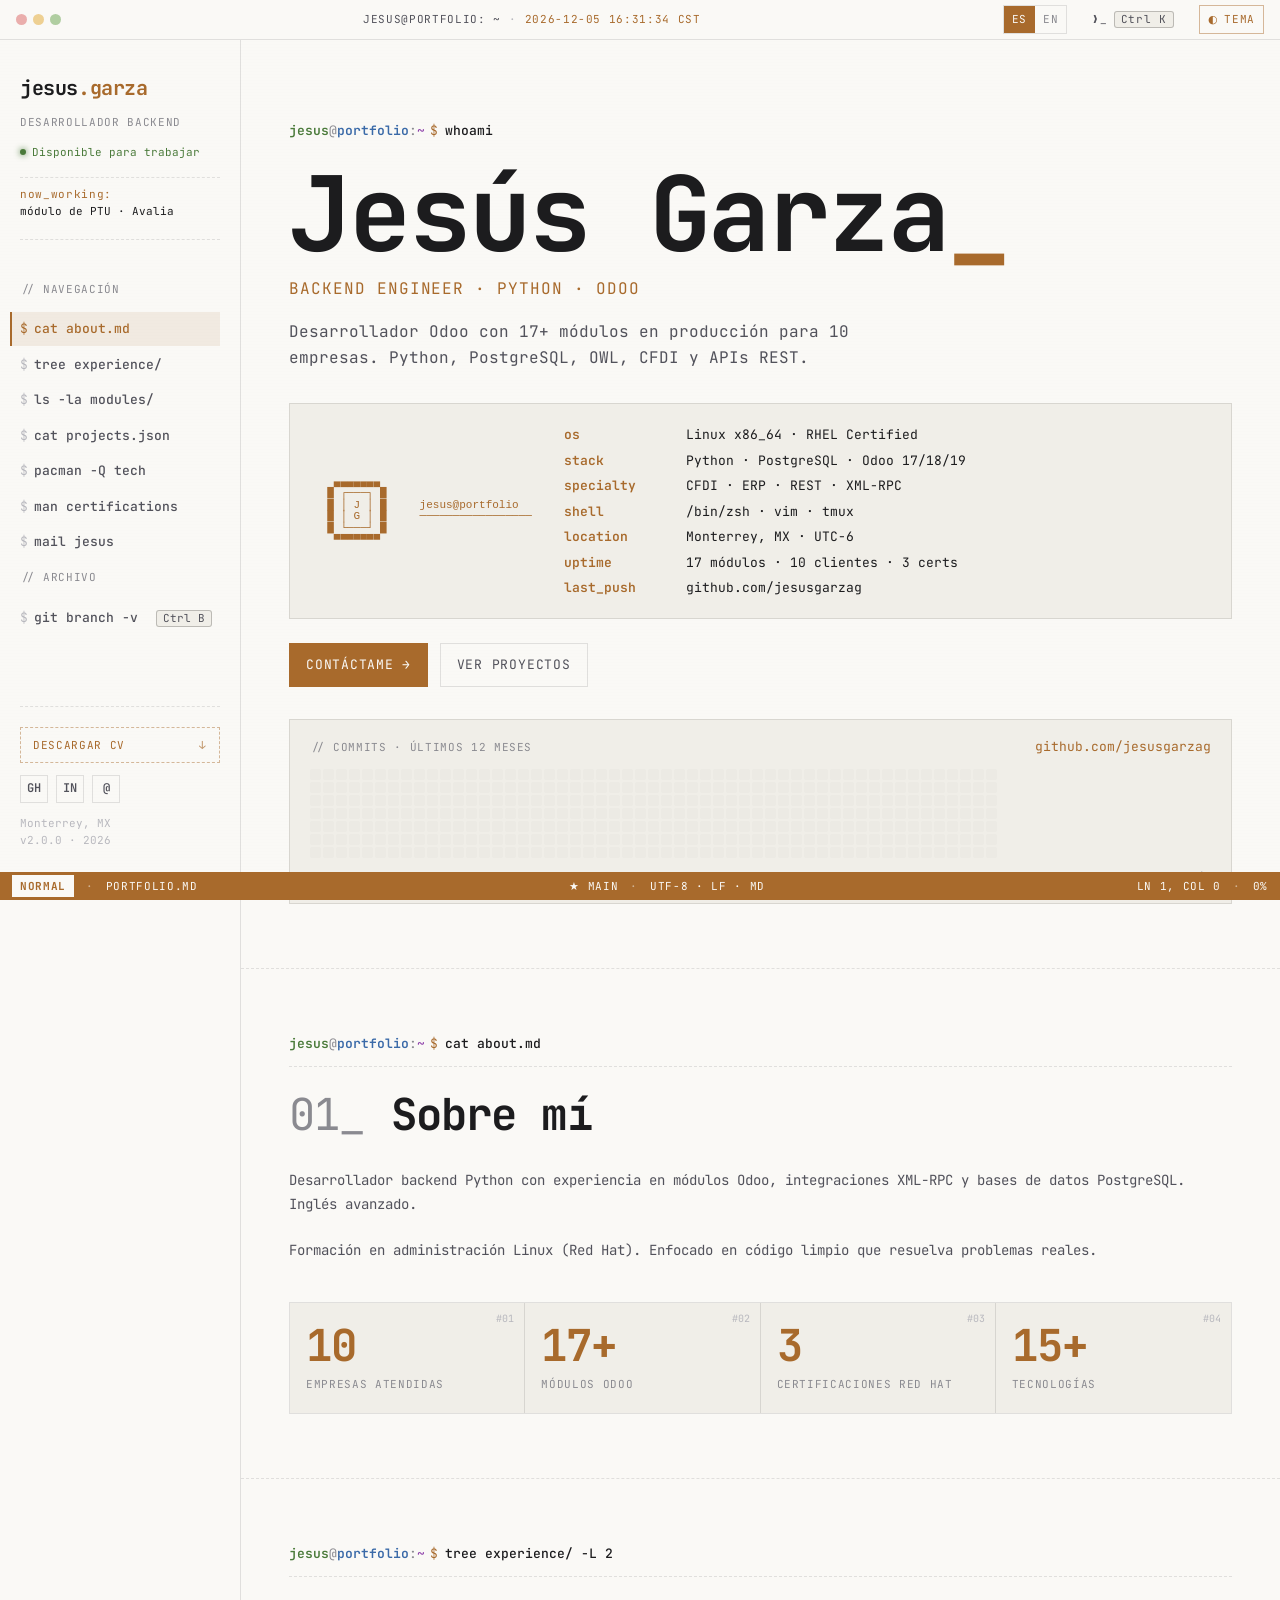
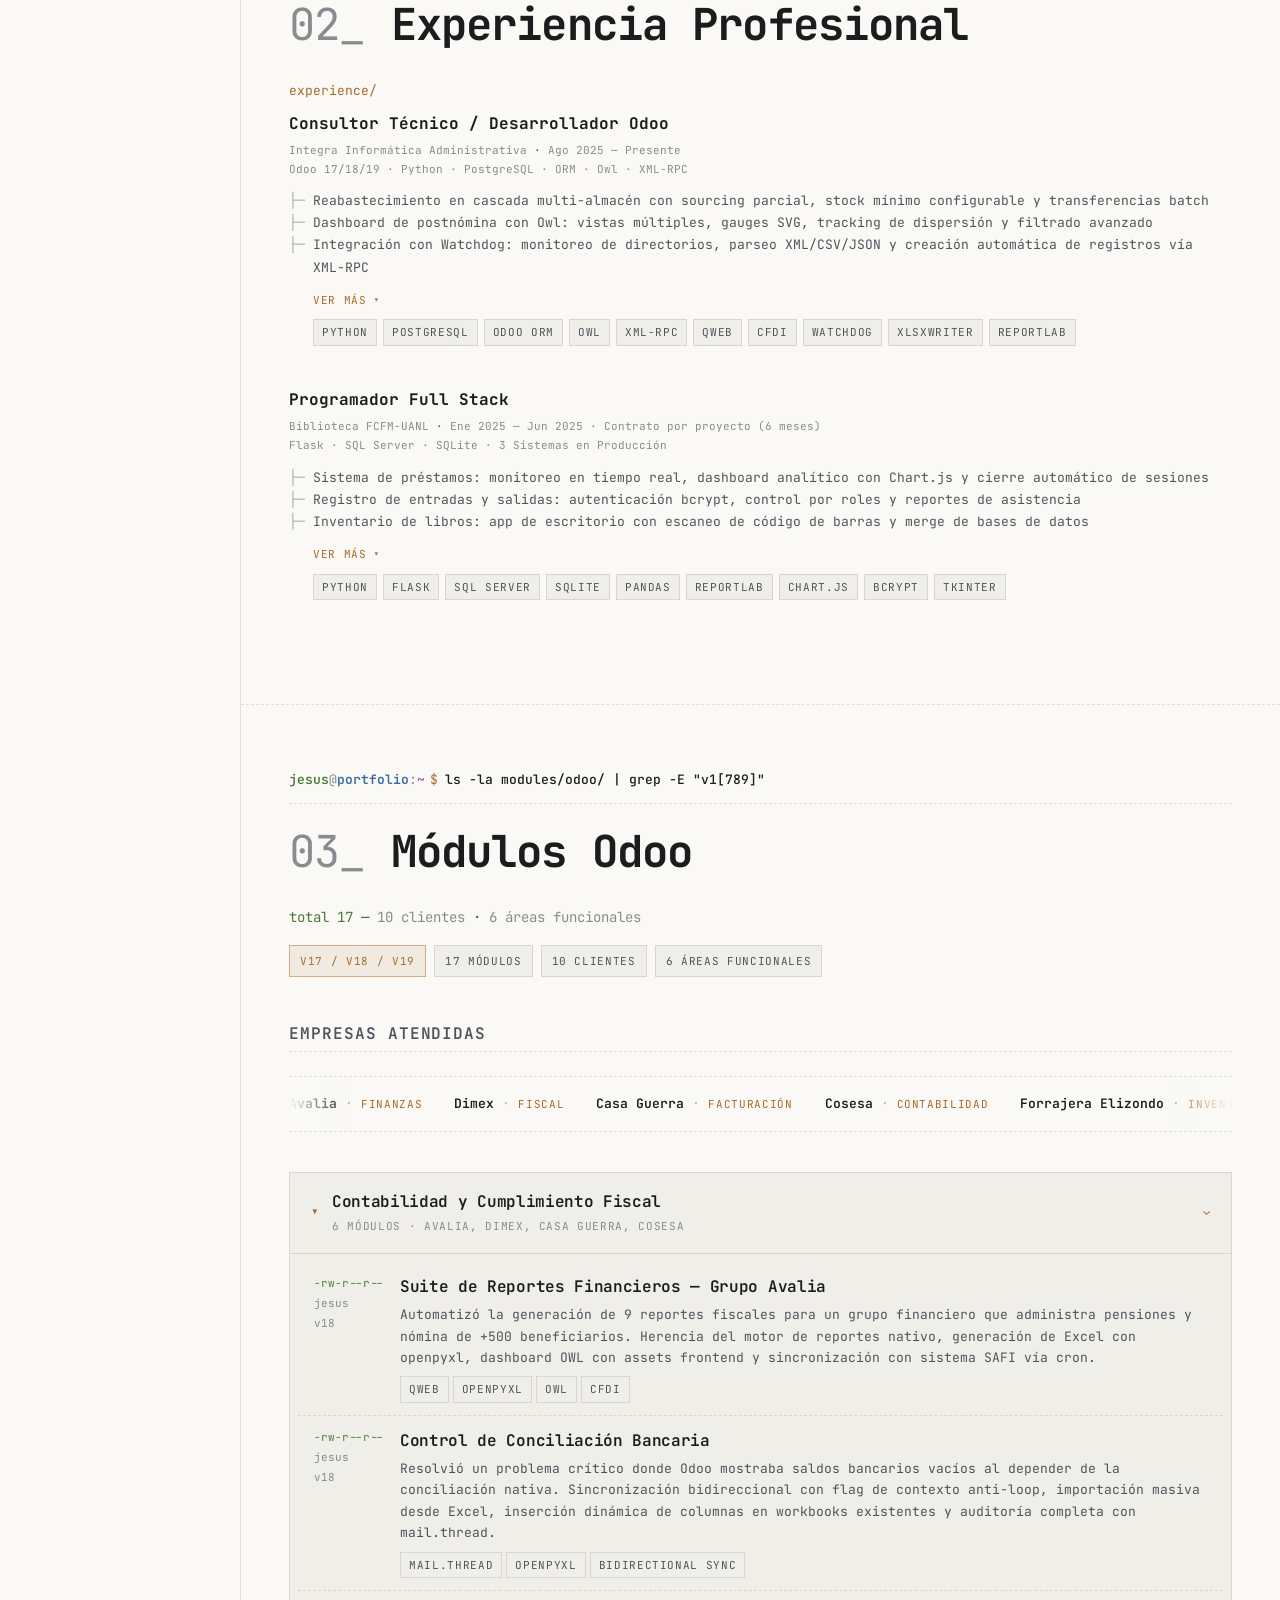
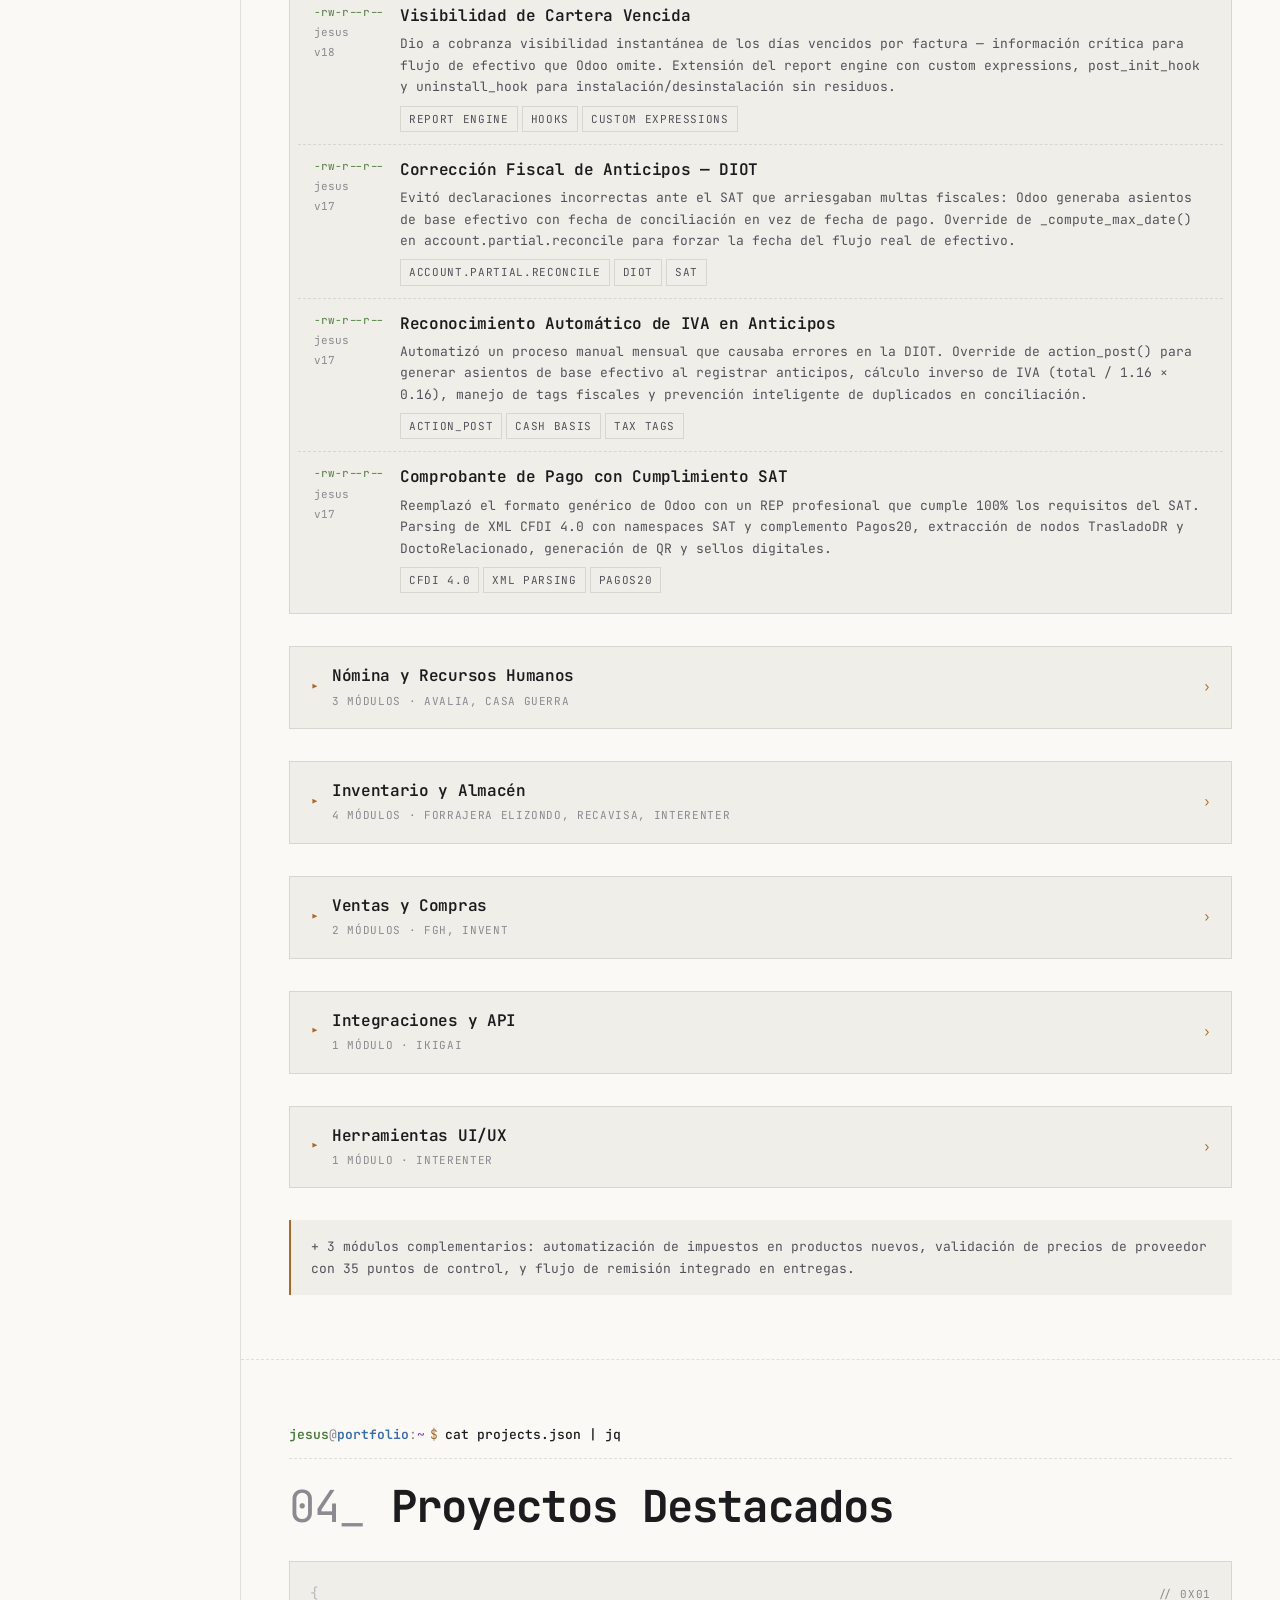
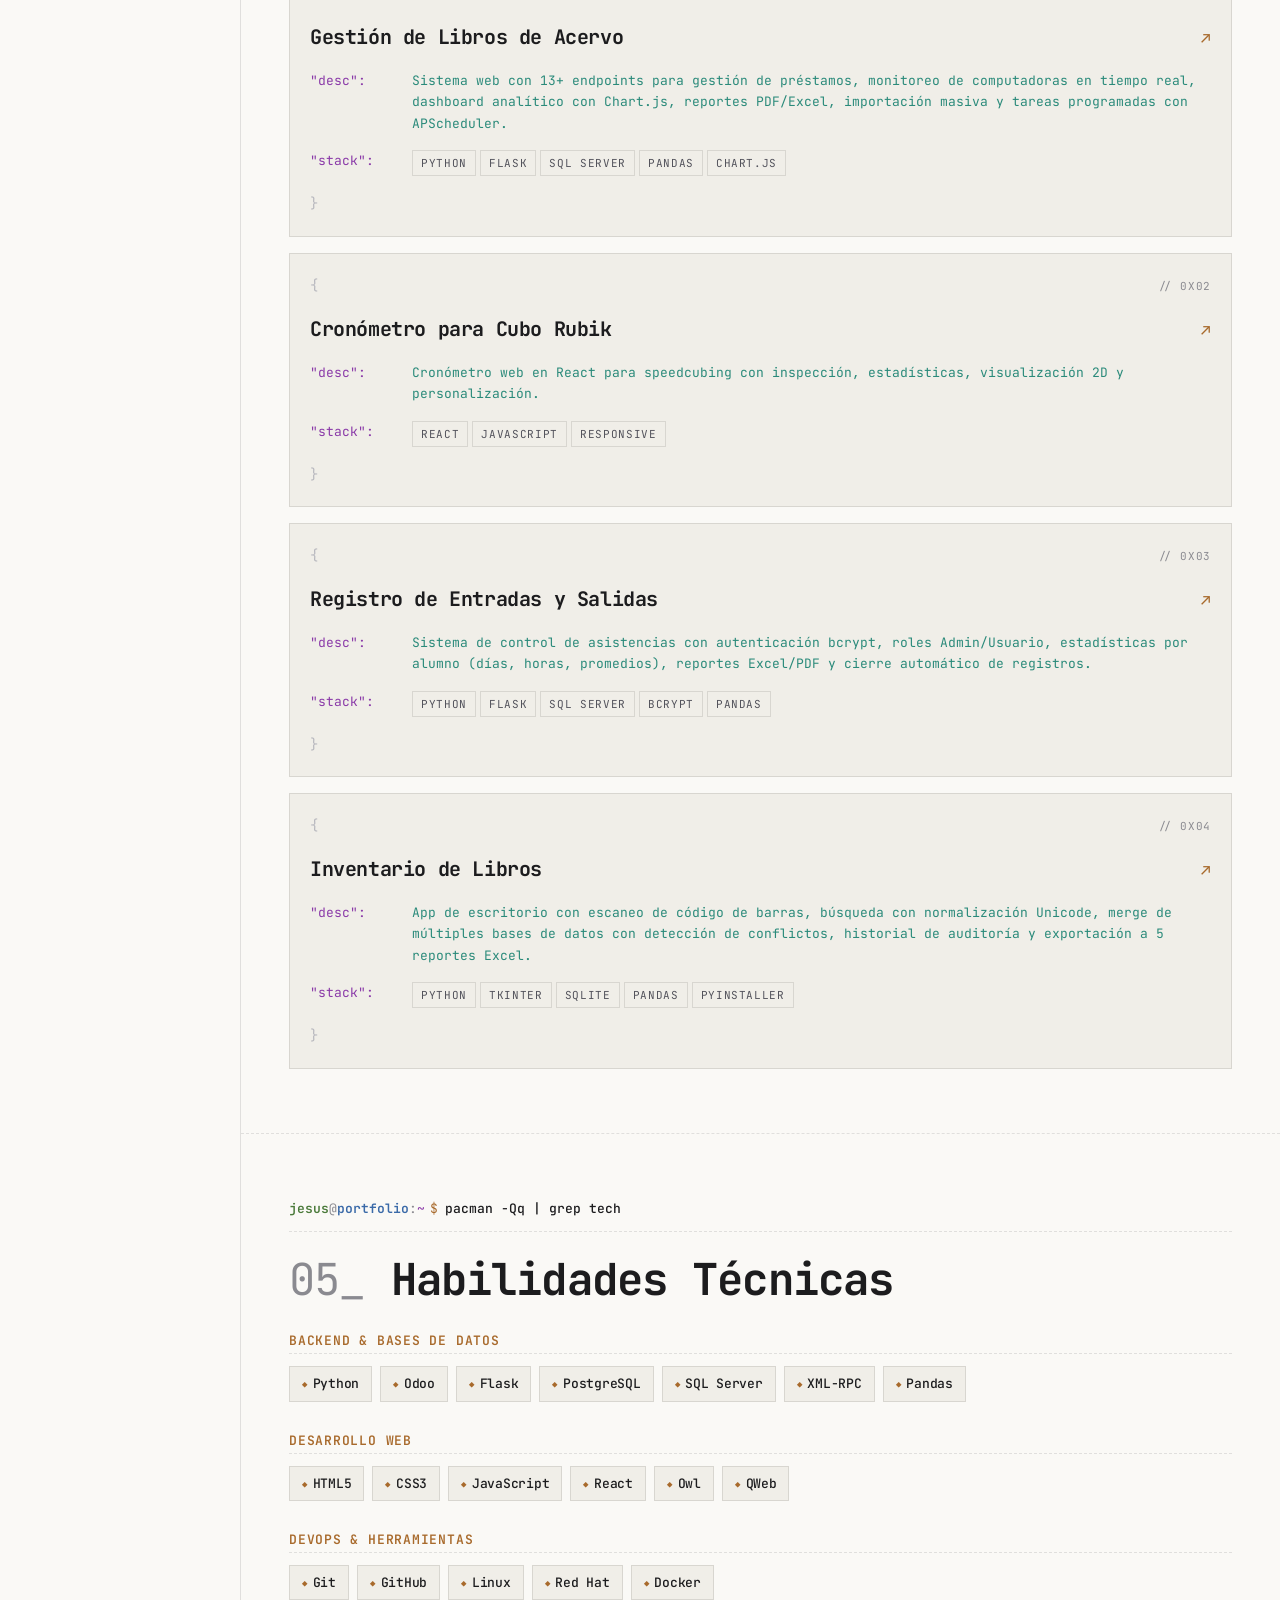
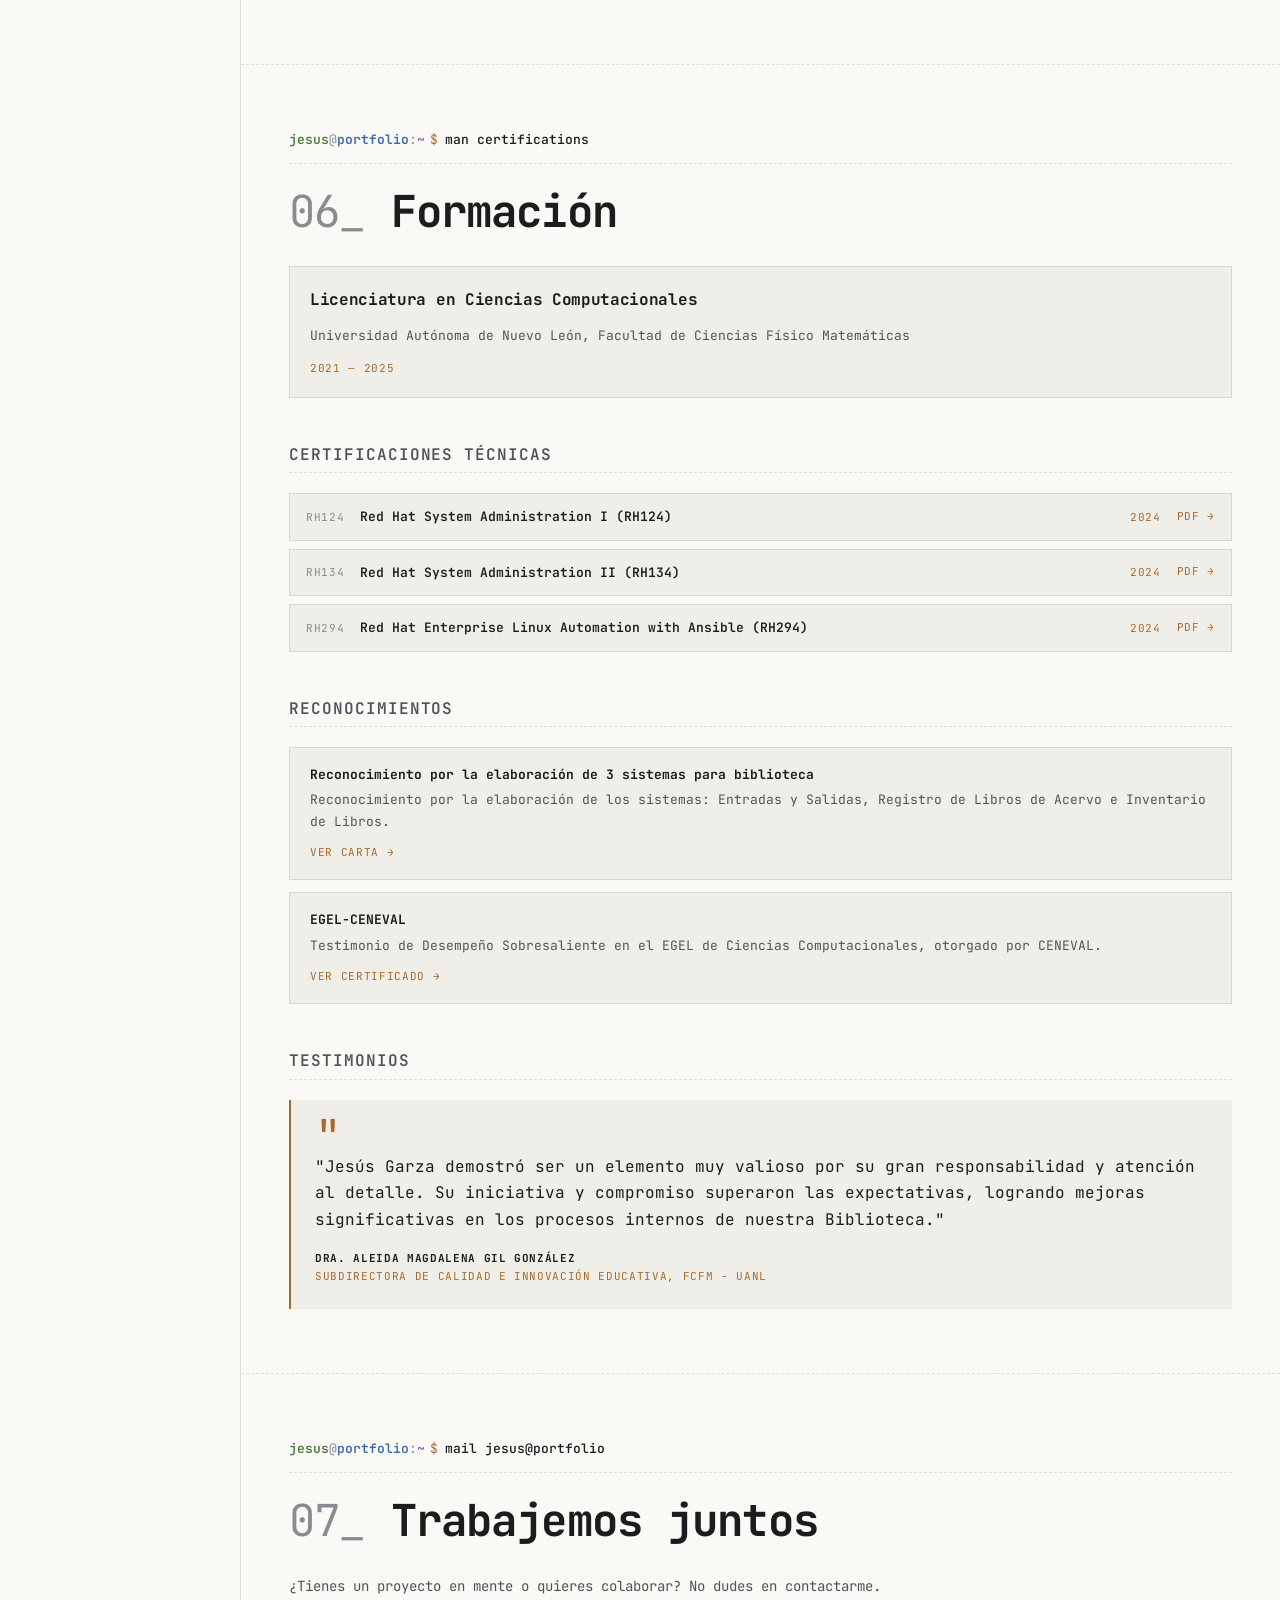
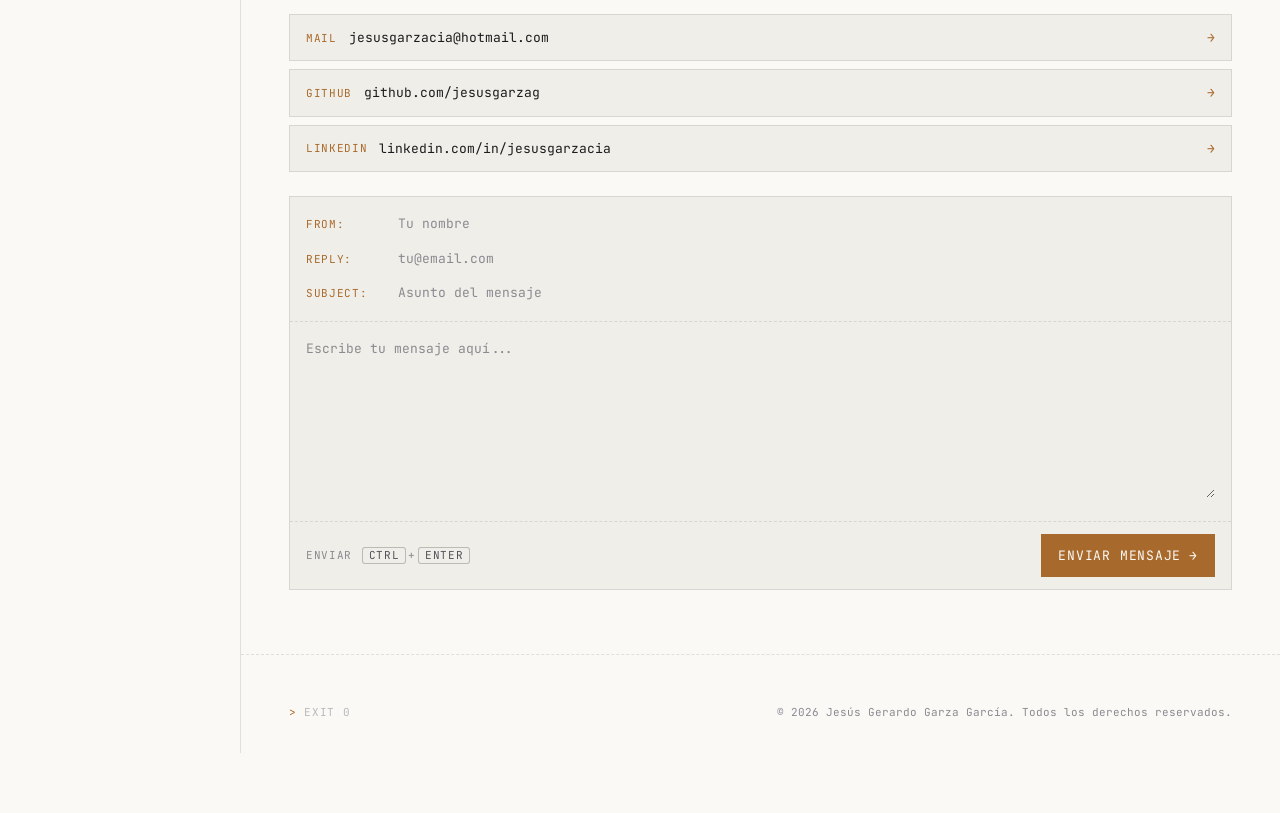
==== commit 9c3e29df: "animations" ====
--- a/index.html
+++ b/index.html
@@ -162,7 +162,11 @@
         <span></span><span></span><span></span>
       </div>
     </div>
-    <div class="topbar__title">jesus@portfolio: ~</div>
+    <div class="topbar__title">
+      <span>jesus@portfolio: ~</span>
+      <span class="topbar__sep" aria-hidden="true">·</span>
+      <span class="topbar__clock" id="topbarClock" aria-live="off">--:--:--</span>
+    </div>
     <div class="topbar__right">
       <div class="topbar__lang" role="group" aria-label="Language">
         <button class="is-active" data-lang="es" aria-pressed="true">ES</button>
@@ -292,6 +296,25 @@
           <a href="#projects" class="btn btn--ghost">
             <span data-i18n="view_projects">Ver proyectos</span>
           </a>
+        </div>
+
+        <div class="contrib" id="contribHost">
+          <div class="contrib__head">
+            <span class="contrib__label" data-i18n="contrib_label">// contributions · last 12 months</span>
+            <span class="contrib__total" id="contribTotal">—</span>
+          </div>
+          <div class="contrib__grid" id="contribGrid" aria-label="GitHub contributions heatmap"></div>
+          <div class="contrib__foot">
+            <span class="contrib__hint" data-i18n="contrib_less">menos</span>
+            <span class="contrib__legend">
+              <span class="contrib__cell" data-level="0"></span>
+              <span class="contrib__cell" data-level="1"></span>
+              <span class="contrib__cell" data-level="2"></span>
+              <span class="contrib__cell" data-level="3"></span>
+              <span class="contrib__cell" data-level="4"></span>
+            </span>
+            <span class="contrib__hint" data-i18n="contrib_more">más</span>
+          </div>
         </div>
       </section>
 
@@ -1078,6 +1101,87 @@
   </div>
 
   <!-- ════════════════════════════════════════════════════
+       BUILD LOG — `./build`
+       ════════════════════════════════════════════════════ -->
+  <div class="build" id="buildOverlay" role="dialog" aria-modal="true" aria-label="Build log">
+    <div class="build__box">
+      <header class="build__head">
+        <div class="branches__prompt">
+          <span class="prompt">
+            <span class="prompt__user">jesus</span><span class="prompt__at">@</span><span class="prompt__host">portfolio</span><span class="prompt__sep">:</span><span class="prompt__path">~</span><span class="prompt__sym">$</span>
+          </span>
+          <span class="prompt__cmd">./build --all</span>
+        </div>
+        <button class="branches__close" id="closeBuild" aria-label="Close">×</button>
+      </header>
+      <div class="build__log" id="buildLog" aria-live="polite"></div>
+      <footer class="build__foot" id="buildFoot">
+        <span class="build__status">queued</span>
+      </footer>
+    </div>
+  </div>
+
+  <!-- ════════════════════════════════════════════════════
+       VIM — `vim ~/modules/...`
+       ════════════════════════════════════════════════════ -->
+  <div class="vim" id="vimOverlay" role="dialog" aria-modal="true" aria-label="Vim">
+    <div class="vim__box">
+      <header class="vim__tabs">
+        <span class="vim__tab is-active">aged_days.py</span>
+        <span class="vim__tab">__manifest__.py</span>
+        <span class="vim__tab">report.xml</span>
+        <button class="branches__close" id="closeVim" aria-label="Close" style="margin-left:auto;">×</button>
+      </header>
+      <pre class="vim__buffer" id="vimBuffer"></pre>
+      <footer class="vim__status">
+        <span class="vim__mode">NORMAL</span>
+        <span class="vim__file">aged_days.py</span>
+        <span class="vim__meta" id="vimMeta">utf-8 · py · ln 42 · 100%</span>
+      </footer>
+    </div>
+  </div>
+
+  <!-- ════════════════════════════════════════════════════
+       HIRE — `./hire`
+       ════════════════════════════════════════════════════ -->
+  <div class="hire" id="hireOverlay" role="dialog" aria-modal="true" aria-label="Hire info">
+    <div class="hire__box">
+      <header class="hire__head">
+        <div class="branches__prompt">
+          <span class="prompt">
+            <span class="prompt__user">jesus</span><span class="prompt__at">@</span><span class="prompt__host">portfolio</span><span class="prompt__sep">:</span><span class="prompt__path">~</span><span class="prompt__sym">$</span>
+          </span>
+          <span class="prompt__cmd">./hire --info-pack</span>
+        </div>
+        <button class="branches__close" id="closeHire" aria-label="Close">×</button>
+      </header>
+      <div class="hire__body">
+        <h3 class="hire__title">Info pack para reclutadores</h3>
+        <dl class="hire__grid">
+          <dt>role</dt>           <dd>Backend Engineer · Odoo Specialist</dd>
+          <dt>availability</dt>   <dd><span class="hire__pill hire__pill--ok">accepting work</span></dd>
+          <dt>modes</dt>          <dd>remote · hybrid (MTY) · part-time · freelance</dd>
+          <dt>location</dt>       <dd>Monterrey, MX · UTC-6 · willing to overlap PT/CT/ET</dd>
+          <dt>languages</dt>      <dd>Spanish (native) · English (advanced, C1)</dd>
+          <dt>core stack</dt>     <dd>Python · PostgreSQL · Odoo 17/18/19 · Owl · QWeb · XML-RPC</dd>
+          <dt>specialty</dt>      <dd>Mexican localization (CFDI 4.0, SAT, DIOT, REP, pedimentos, PTU)</dd>
+          <dt>experience</dt>     <dd>17+ modules in production · 10 companies · 6 functional areas</dd>
+          <dt>certifications</dt> <dd>Red Hat RHCSA (RH124 + RH134) · Ansible (RH294)</dd>
+          <dt>education</dt>      <dd>BSc Computer Science · UANL FCFM · EGEL Outstanding</dd>
+        </dl>
+        <h3 class="hire__title hire__title--mt">Quick links</h3>
+        <div class="hire__links">
+          <a href="mailto:jesusgarzacia@hotmail.com" class="hire__link">$ <span class="ansi-cyan">mail</span> · jesusgarzacia@hotmail.com</a>
+          <a href="https://cal.com/jesusgarza" target="_blank" rel="noopener" class="hire__link">$ <span class="ansi-cyan">cal</span> · book a call</a>
+          <a href="https://www.linkedin.com/in/jesusgarzacia" target="_blank" rel="noopener" class="hire__link">$ <span class="ansi-cyan">linkedin</span> · /in/jesusgarzacia</a>
+          <a href="https://github.com/jesusgarzag" target="_blank" rel="noopener" class="hire__link">$ <span class="ansi-cyan">gh</span> · /jesusgarzag</a>
+          <a href="#" class="hire__link" id="hireCv">$ <span class="ansi-cyan">cv</span> · download résumé (es / en)</a>
+        </div>
+      </div>
+    </div>
+  </div>
+
+  <!-- ════════════════════════════════════════════════════
        MAN PAGE — `man jesus`
        ════════════════════════════════════════════════════ -->
   <div class="man" id="manPage" role="dialog" aria-modal="true" aria-label="man jesus">
@@ -1378,6 +1482,8 @@
           <button class="btn btn--ghost" id="rubikReset">reset</button>
         </div>
         <div class="rubik__stats">
+          <span class="rubik__stat"><span class="rubik__stat-key">time:</span> <span id="rubikTime">00:00.00</span></span>
+          <span class="rubik__stat"><span class="rubik__stat-key">pb:</span> <span id="rubikPB">—</span></span>
           <span class="rubik__stat"><span class="rubik__stat-key">moves:</span> <span id="rubikCount">0</span></span>
           <span class="rubik__stat"><span class="rubik__stat-key">last:</span> <span id="rubikLast">—</span></span>
         </div>
--- a/css/terminal.css
+++ b/css/terminal.css
@@ -112,10 +112,18 @@
 .topbar__dots span:nth-child(3) { background: #7fb069; }
 
 .topbar__title {
+  display: inline-flex;
+  align-items: center;
+  gap: var(--sp-2);
   font-family: var(--mono);
   letter-spacing: var(--tracking-loose);
   text-transform: uppercase;
   color: var(--text-dim);
+}
+.topbar__sep { color: var(--text-faint); }
+.topbar__clock {
+  color: var(--accent);
+  font-variant-numeric: tabular-nums;
 }
 
 .topbar__right {
--- a/css/components.css
+++ b/css/components.css
@@ -943,12 +943,18 @@
   perspective: 800px;
   perspective-origin: 50% 38%;
   overflow: hidden;
-}
+  cursor: grab;
+  touch-action: none;
+  user-select: none;
+  -webkit-user-select: none;
+}
+.rubik__stage.is-dragging { cursor: grabbing; }
 .rubik__scene {
   width: 0;
   height: 0;
   transform-style: preserve-3d;
   transform: rotateX(-22deg) rotateY(-32deg);
+  /* JS overrides inline once the user drags. */
 }
 .rubik__cubies {
   --rb-size: 64px;
@@ -976,10 +982,331 @@
 }
 .rubik__sticker--U { transform: rotateX( 90deg) translateZ(var(--rb-half)); background: var(--accent); }
 .rubik__sticker--D { transform: rotateX(-90deg) translateZ(var(--rb-half)); background: var(--text); }
-.rubik__sticker--L { transform: rotateY(-90deg) translateZ(var(--rb-half)); background: var(--ansi-magenta); }
+.rubik__sticker--L { transform: rotateY(-90deg) translateZ(var(--rb-half)); background: #ed8b2c; }
 .rubik__sticker--R { transform: rotateY( 90deg) translateZ(var(--rb-half)); background: var(--ansi-red); }
 .rubik__sticker--F { transform: translateZ(var(--rb-half));                   background: var(--ansi-green); }
 .rubik__sticker--B { transform: rotateY(180deg) translateZ(var(--rb-half)); background: var(--ansi-blue); }
+
+/* ── Build log overlay (./build) ───────────────────────── */
+.build {
+  position: fixed;
+  inset: 0;
+  z-index: var(--z-modal);
+  display: none;
+  align-items: flex-start;
+  justify-content: center;
+  padding: 6vh var(--sp-4) var(--sp-6);
+  background: rgba(0, 0, 0, 0.62);
+  backdrop-filter: blur(6px);
+  -webkit-backdrop-filter: blur(6px);
+  overflow-y: auto;
+  animation: palette-in var(--t-base);
+}
+.build.is-open { display: flex; }
+body.build-open .statusbar { display: none; }
+
+.build__box {
+  width: min(820px, 100%);
+  background: #08080a;
+  border: 1px solid var(--border-strong);
+  box-shadow: 0 32px 64px rgba(0, 0, 0, 0.6);
+  font-family: var(--mono);
+}
+.build__head {
+  display: flex;
+  align-items: center;
+  justify-content: space-between;
+  gap: var(--sp-4);
+  padding: var(--sp-3) var(--sp-5);
+  border-bottom: 1px dashed var(--border);
+}
+.build__log {
+  padding: var(--sp-3) var(--sp-5);
+  height: 56vh;
+  max-height: 480px;
+  overflow-y: auto;
+  font-size: var(--fs-xs);
+  line-height: 1.65;
+  color: var(--text-dim);
+  white-space: pre;
+}
+.build__line {
+  display: block;
+  white-space: pre;
+}
+.build__t  { color: var(--text-faint); }
+.build__ok   { color: var(--ansi-green); }
+.build__warn { color: var(--ansi-yellow); }
+.build__fail { color: var(--ansi-red); }
+.build__info { color: var(--ansi-blue); }
+.build__name { color: var(--text); }
+.build__ver  { color: var(--ansi-magenta); }
+.build__d    { color: var(--text-muted); }
+
+.build__foot {
+  padding: var(--sp-3) var(--sp-5);
+  border-top: 1px dashed var(--border);
+  font-size: var(--fs-xs);
+  color: var(--text-dim);
+  letter-spacing: var(--tracking-loose);
+  text-transform: uppercase;
+}
+.build__status {
+  display: inline-block;
+  padding: 2px 10px;
+  background: var(--bg-soft);
+  color: var(--text-muted);
+}
+.build__status.is-running { background: var(--ansi-yellow); color: var(--bg); }
+.build__status.is-done    { background: var(--ansi-green); color: var(--bg); }
+.build__status.is-fail    { background: var(--ansi-red); color: var(--bg); }
+
+/* ── Vim overlay (vim ~/modules/...) ───────────────────── */
+.vim {
+  position: fixed;
+  inset: 0;
+  z-index: var(--z-modal);
+  display: none;
+  align-items: flex-start;
+  justify-content: center;
+  padding: 6vh var(--sp-4) var(--sp-6);
+  background: rgba(0, 0, 0, 0.62);
+  backdrop-filter: blur(6px);
+  -webkit-backdrop-filter: blur(6px);
+  overflow-y: auto;
+  animation: palette-in var(--t-base);
+}
+.vim.is-open { display: flex; }
+body.vim-open .statusbar { display: none; }
+
+.vim__box {
+  width: min(880px, 100%);
+  background: #0c0c0d;
+  border: 1px solid var(--border-strong);
+  box-shadow: 0 32px 64px rgba(0, 0, 0, 0.6);
+  font-family: var(--mono);
+}
+.vim__tabs {
+  display: flex;
+  gap: 0;
+  background: var(--bg-soft);
+  border-bottom: 1px solid var(--border);
+}
+.vim__tab {
+  padding: 6px 14px;
+  font-size: var(--fs-xs);
+  letter-spacing: var(--tracking-loose);
+  text-transform: uppercase;
+  color: var(--text-muted);
+  border-right: 1px solid var(--border);
+}
+.vim__tab.is-active {
+  color: var(--bg);
+  background: var(--accent);
+}
+.vim__buffer {
+  margin: 0;
+  padding: var(--sp-4) 0;
+  height: 60vh;
+  max-height: 540px;
+  overflow: auto;
+  font-size: 13px;
+  line-height: 1.65;
+  color: var(--text);
+  background: var(--bg);
+  white-space: pre;
+}
+.vim__buffer .line {
+  display: grid;
+  grid-template-columns: 4ch 1fr;
+  gap: var(--sp-4);
+  padding: 0 var(--sp-4);
+}
+.vim__buffer .ln {
+  text-align: right;
+  color: var(--text-faint);
+  user-select: none;
+  font-variant-numeric: tabular-nums;
+}
+.vim__buffer .line.is-cursor { background: rgba(230,180,80,0.06); }
+.vim__buffer .line.is-cursor .ln { color: var(--accent); font-weight: 700; }
+
+/* Python syntax highlight */
+.py-kw     { color: var(--ansi-magenta); font-weight: 600; }
+.py-fn     { color: var(--ansi-blue); }
+.py-cls    { color: var(--ansi-yellow); }
+.py-str    { color: var(--ansi-cyan); }
+.py-com    { color: var(--text-muted); font-style: italic; }
+.py-num    { color: var(--ansi-yellow); }
+.py-dec    { color: var(--ansi-yellow); }
+.py-self   { color: var(--ansi-red); font-style: italic; }
+.py-op     { color: var(--text-dim); }
+
+.vim__status {
+  display: grid;
+  grid-template-columns: auto auto 1fr;
+  gap: var(--sp-3);
+  align-items: center;
+  padding: 4px var(--sp-4);
+  background: var(--accent);
+  color: var(--bg);
+  font-size: var(--fs-xs);
+  letter-spacing: var(--tracking-loose);
+  text-transform: uppercase;
+}
+.vim__mode { background: var(--bg); color: var(--accent); padding: 2px 8px; font-weight: 700; }
+.vim__file { font-weight: 600; }
+.vim__meta { text-align: right; opacity: 0.85; }
+
+/* ── Hire overlay (./hire) ─────────────────────────────── */
+.hire {
+  position: fixed;
+  inset: 0;
+  z-index: var(--z-modal);
+  display: none;
+  align-items: flex-start;
+  justify-content: center;
+  padding: 6vh var(--sp-4) var(--sp-6);
+  background: rgba(0, 0, 0, 0.62);
+  backdrop-filter: blur(6px);
+  -webkit-backdrop-filter: blur(6px);
+  overflow-y: auto;
+  animation: palette-in var(--t-base);
+}
+.hire.is-open { display: flex; }
+body.hire-open .statusbar { display: none; }
+
+.hire__box {
+  width: min(680px, 100%);
+  background: var(--bg);
+  border: 1px solid var(--border-strong);
+  box-shadow: 0 32px 64px rgba(0, 0, 0, 0.6);
+  font-family: var(--mono);
+}
+.hire__head {
+  display: flex;
+  align-items: center;
+  justify-content: space-between;
+  gap: var(--sp-4);
+  padding: var(--sp-3) var(--sp-5);
+  border-bottom: 1px dashed var(--border);
+}
+.hire__body { padding: var(--sp-5) var(--sp-6); }
+.hire__title {
+  font-size: var(--fs-md);
+  color: var(--accent);
+  letter-spacing: var(--tracking-loose);
+  text-transform: uppercase;
+  margin-bottom: var(--sp-3);
+}
+.hire__title--mt { margin-top: var(--sp-6); }
+.hire__grid {
+  display: grid;
+  grid-template-columns: max-content 1fr;
+  gap: 6px var(--sp-5);
+  font-size: var(--fs-sm);
+}
+.hire__grid dt {
+  color: var(--accent);
+  font-weight: 600;
+  white-space: nowrap;
+  letter-spacing: var(--tracking-loose);
+}
+.hire__grid dd { color: var(--text); }
+.hire__pill {
+  display: inline-block;
+  padding: 2px 8px;
+  font-size: 11px;
+  letter-spacing: var(--tracking-loose);
+  text-transform: uppercase;
+}
+.hire__pill--ok { background: var(--ansi-green); color: var(--bg); }
+
+.hire__links {
+  display: grid;
+  gap: 4px;
+  font-size: var(--fs-sm);
+}
+.hire__link {
+  display: block;
+  padding: 6px 10px;
+  border: 1px solid var(--border);
+  background: var(--bg-soft);
+  color: var(--text);
+  transition: border-color var(--t-fast), background var(--t-fast);
+}
+.hire__link:hover {
+  border-color: var(--border-accent);
+  background: var(--accent-soft);
+}
+
+/* ── GitHub contribution heatmap (hero) ────────────────── */
+.contrib {
+  margin-top: var(--sp-8);
+  padding: var(--sp-4) var(--sp-5);
+  border: 1px solid var(--border);
+  background: var(--bg-soft);
+  font-family: var(--mono);
+}
+.contrib__head {
+  display: flex;
+  justify-content: space-between;
+  align-items: baseline;
+  gap: var(--sp-3);
+  margin-bottom: var(--sp-3);
+}
+.contrib__label {
+  font-size: var(--fs-xs);
+  color: var(--text-muted);
+  letter-spacing: var(--tracking-loose);
+  text-transform: uppercase;
+}
+.contrib__total {
+  font-size: var(--fs-sm);
+  color: var(--accent);
+  font-variant-numeric: tabular-nums;
+}
+.contrib__grid {
+  display: grid;
+  grid-auto-flow: column;
+  grid-template-rows: repeat(7, 11px);
+  grid-auto-columns: 11px;
+  gap: 2px;
+  overflow-x: auto;
+  padding-bottom: 4px;
+}
+.contrib__cell {
+  width: 11px;
+  height: 11px;
+  border-radius: 2px;
+  background: var(--bg-elevated);
+}
+.contrib__cell[data-level="0"] { background: var(--bg-elevated); opacity: 0.5; }
+.contrib__cell[data-level="1"] { background: color-mix(in srgb, var(--accent) 25%, var(--bg-elevated)); }
+.contrib__cell[data-level="2"] { background: color-mix(in srgb, var(--accent) 50%, var(--bg-elevated)); }
+.contrib__cell[data-level="3"] { background: color-mix(in srgb, var(--accent) 75%, var(--bg-elevated)); }
+.contrib__cell[data-level="4"] { background: var(--accent); }
+.contrib__foot {
+  display: flex;
+  justify-content: flex-end;
+  align-items: center;
+  gap: 6px;
+  margin-top: var(--sp-2);
+  font-size: 10px;
+  color: var(--text-muted);
+  letter-spacing: var(--tracking-loose);
+  text-transform: uppercase;
+}
+.contrib__legend {
+  display: inline-flex;
+  gap: 2px;
+}
+.contrib__legend .contrib__cell { width: 10px; height: 10px; }
+
+@media (max-width: 768px) {
+  .contrib__grid { grid-template-rows: repeat(7, 9px); grid-auto-columns: 9px; }
+  .contrib__cell { width: 9px; height: 9px; }
+}
 
 /* Mode toggle (2×2 / 3×3) */
 .rubik__mode {
--- a/css/responsive.css
+++ b/css/responsive.css
@@ -53,6 +53,7 @@
 
   .topbar { padding: 0 var(--sp-3); }
   .topbar__title { display: none; }
+  .topbar__clock { display: none; }
   .topbar__dots { display: none; }
   .topbar__right { gap: var(--sp-2); }
   .topbar__btn { padding: 4px 6px; }
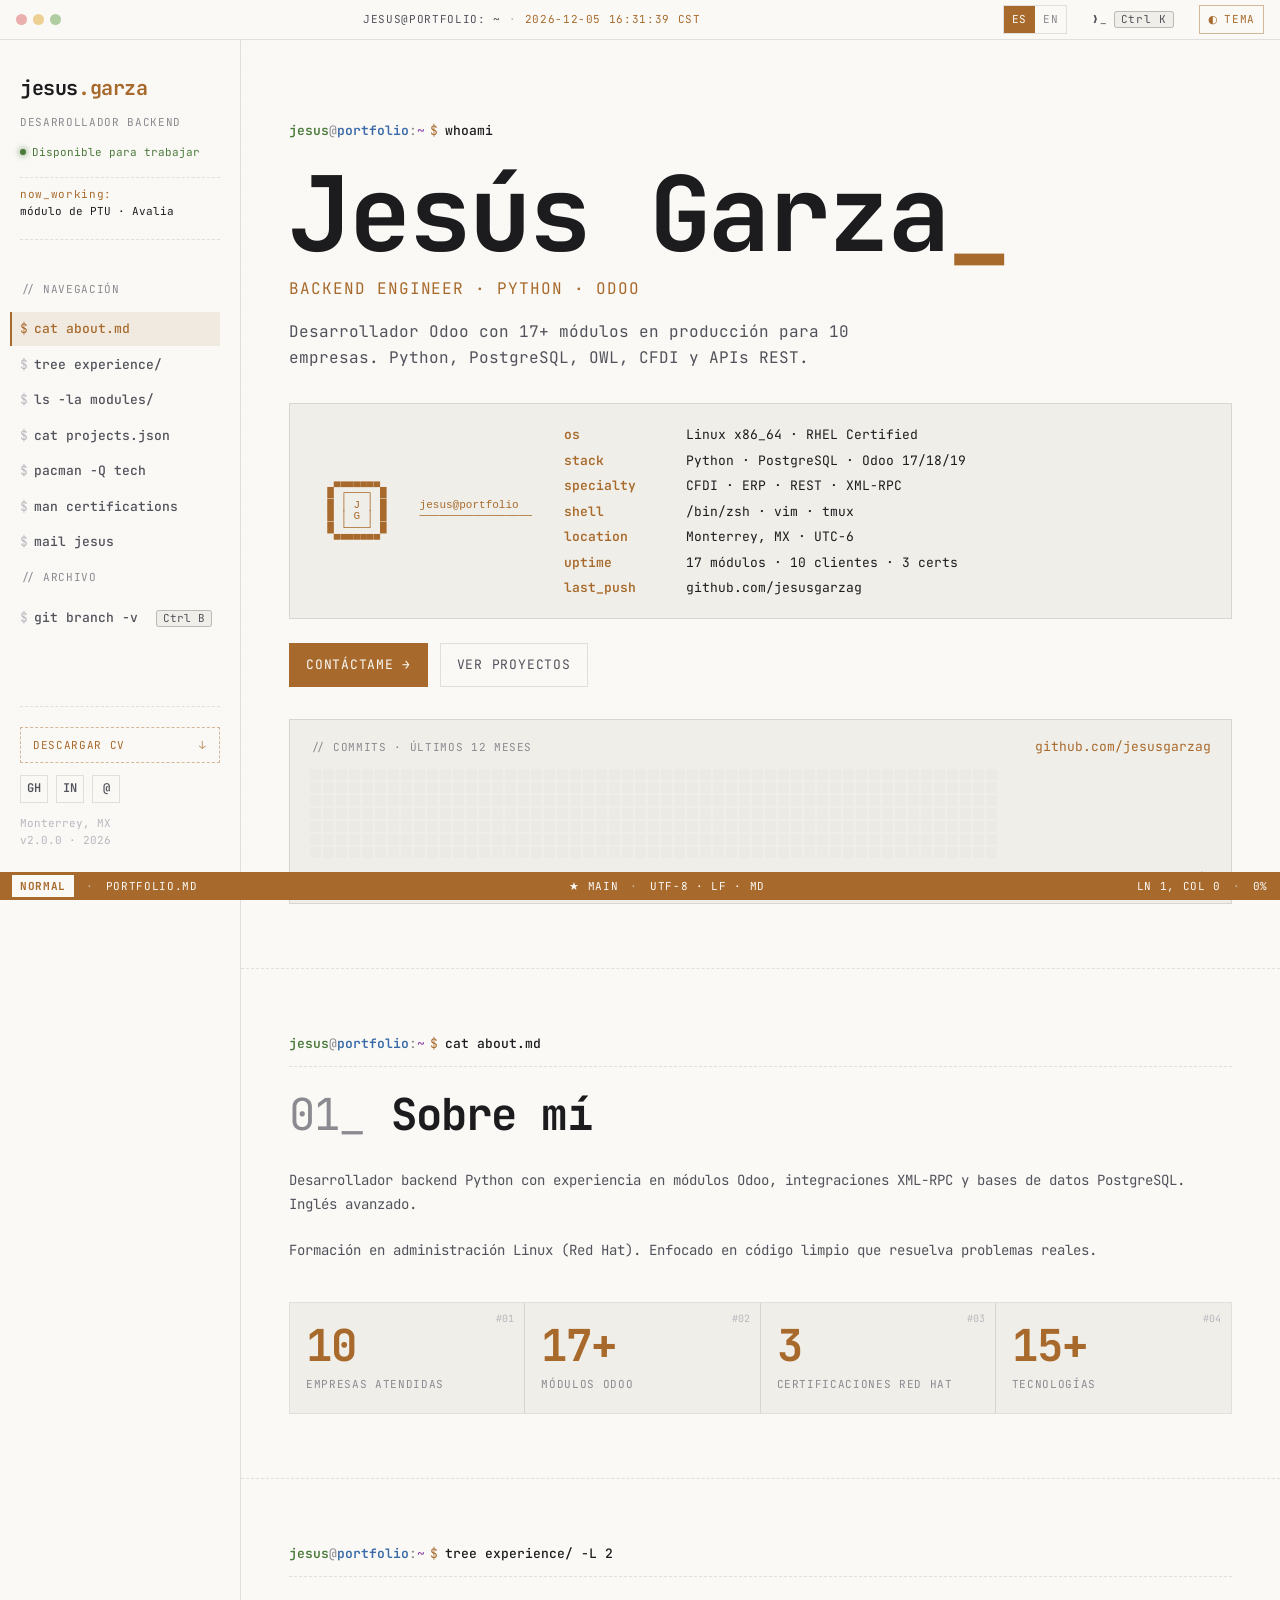
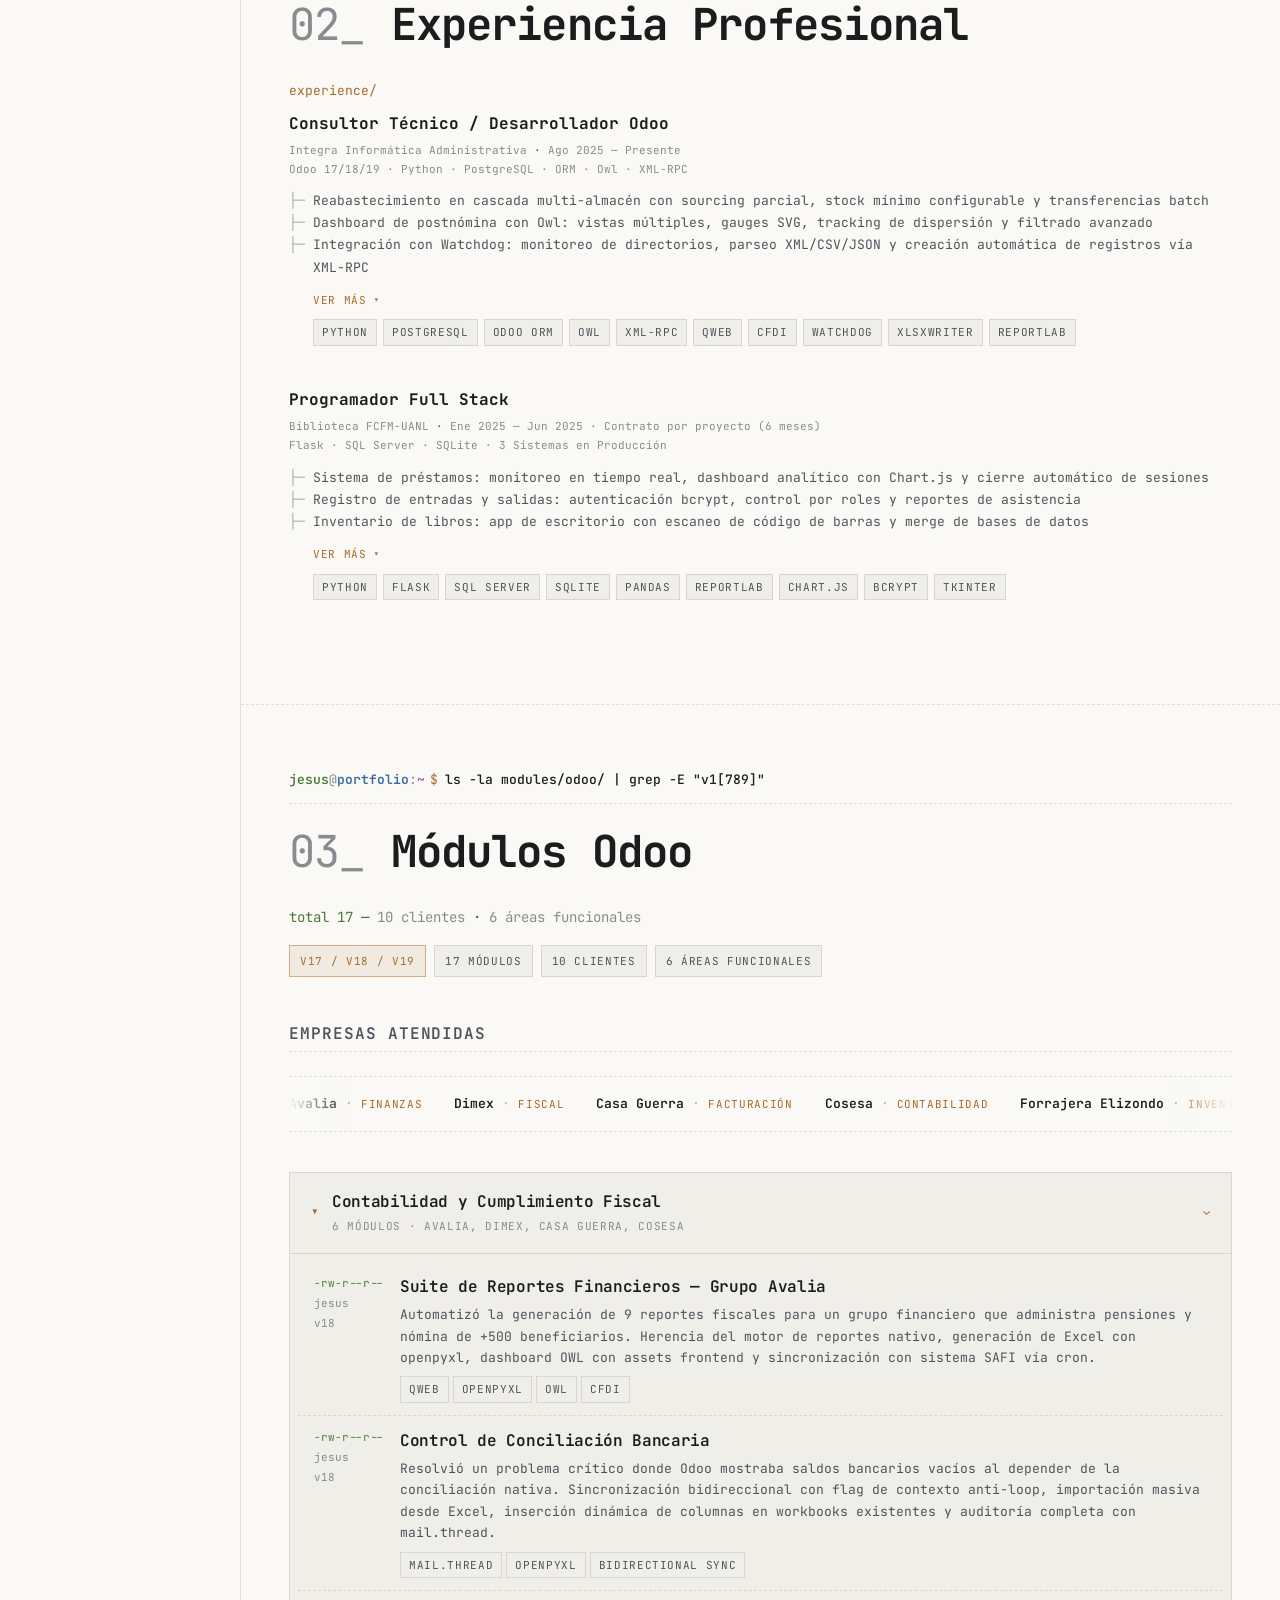
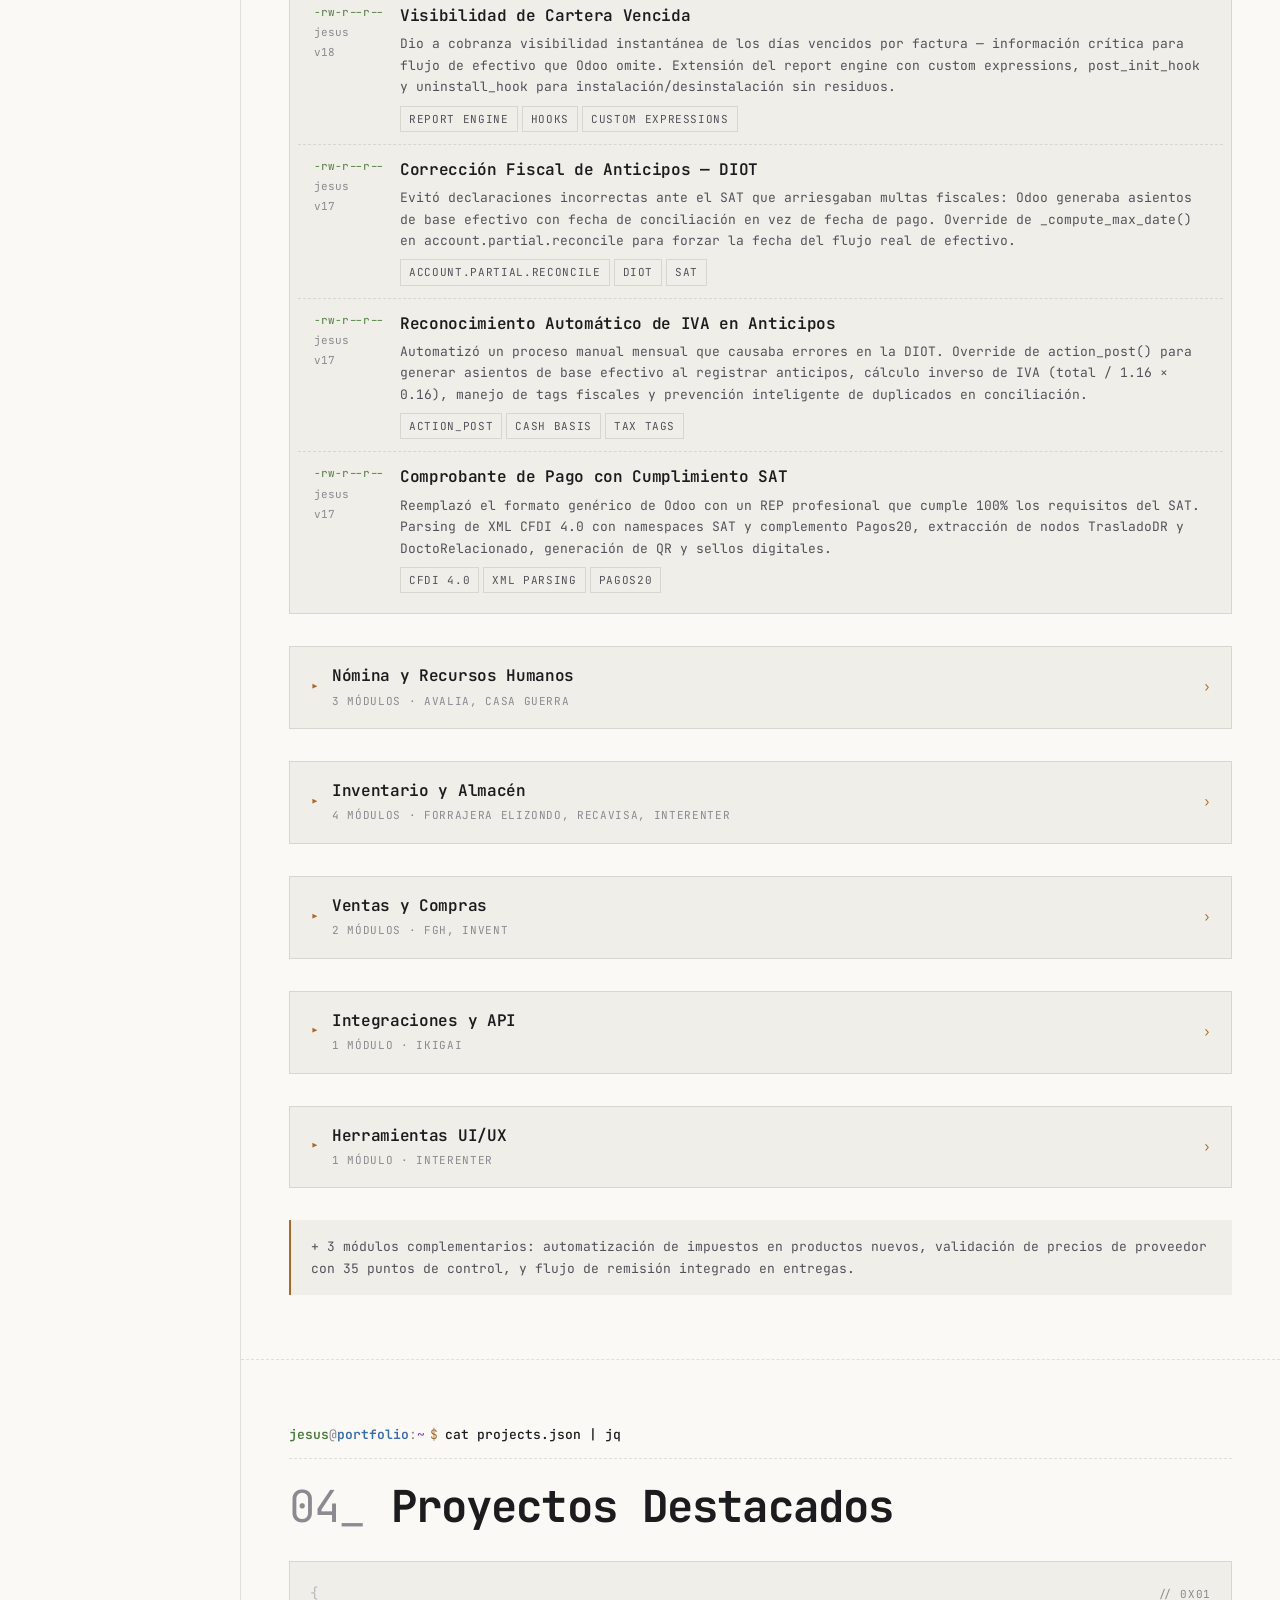
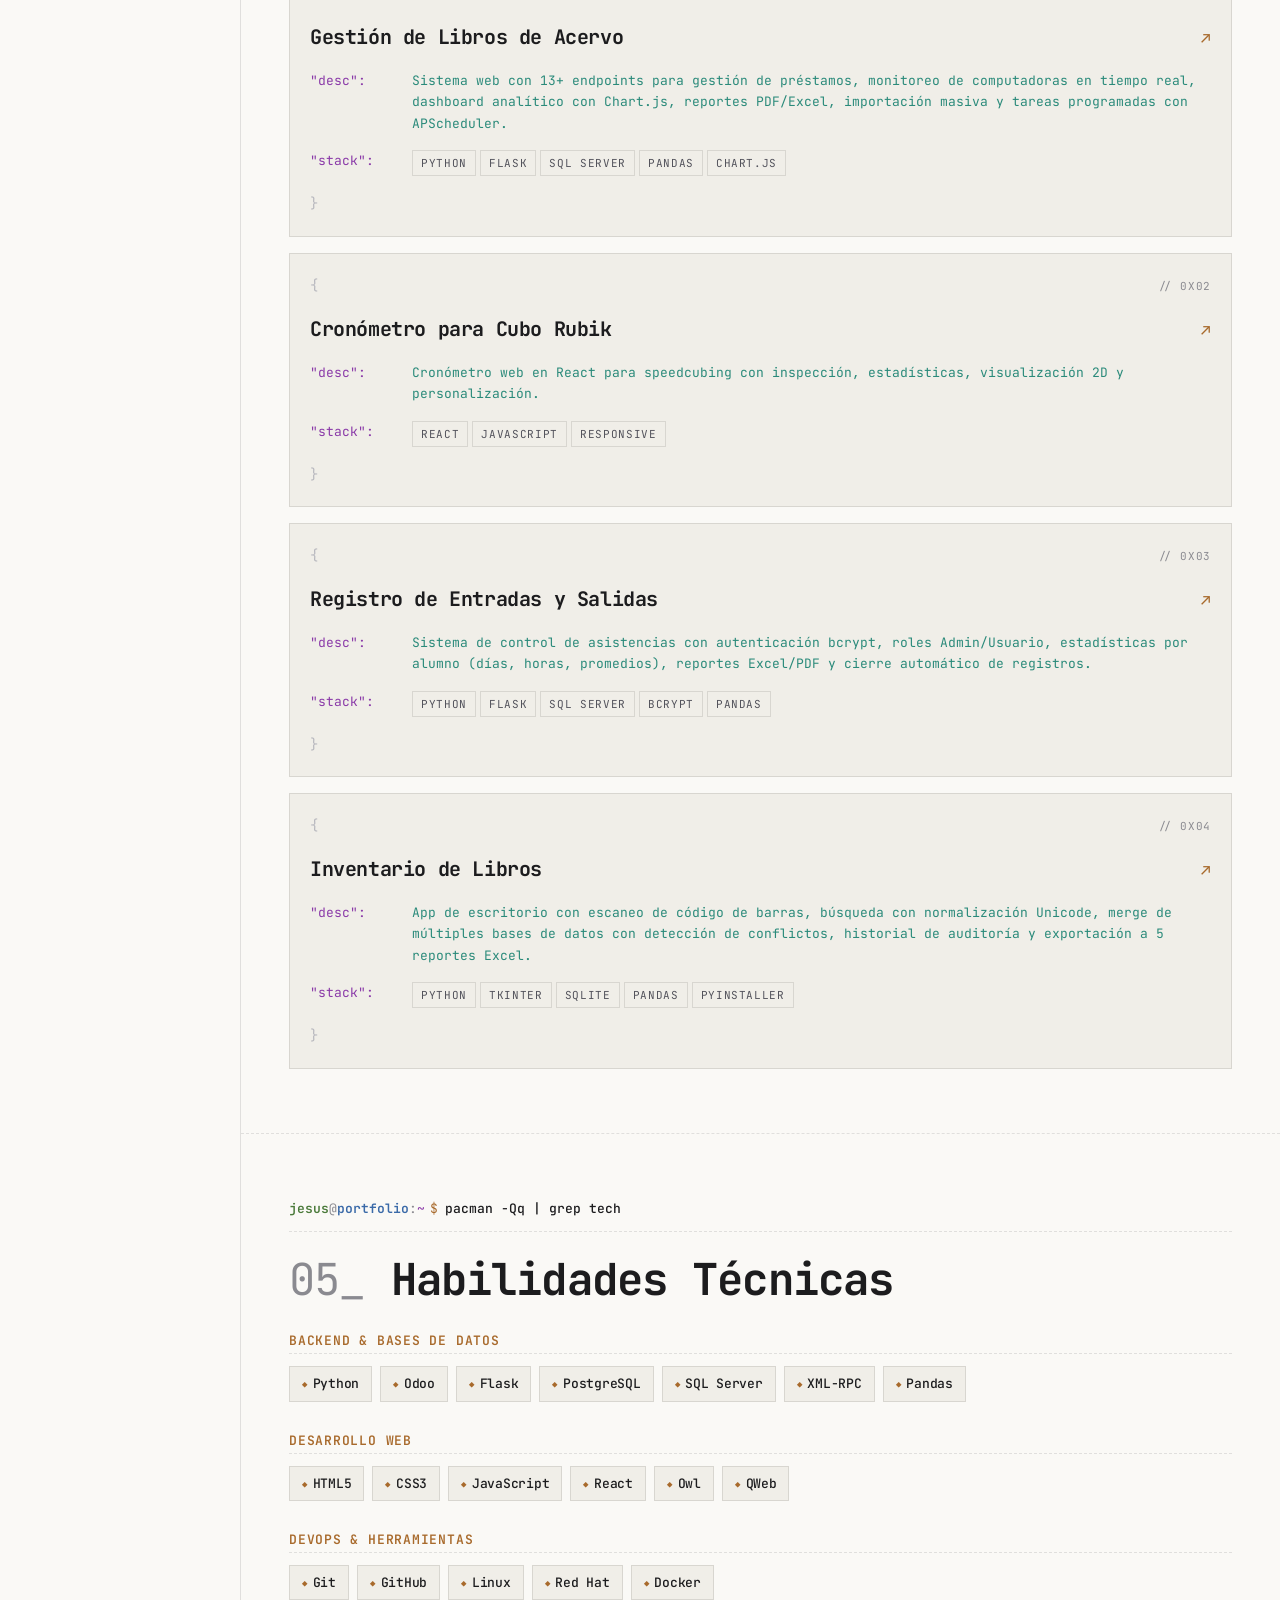
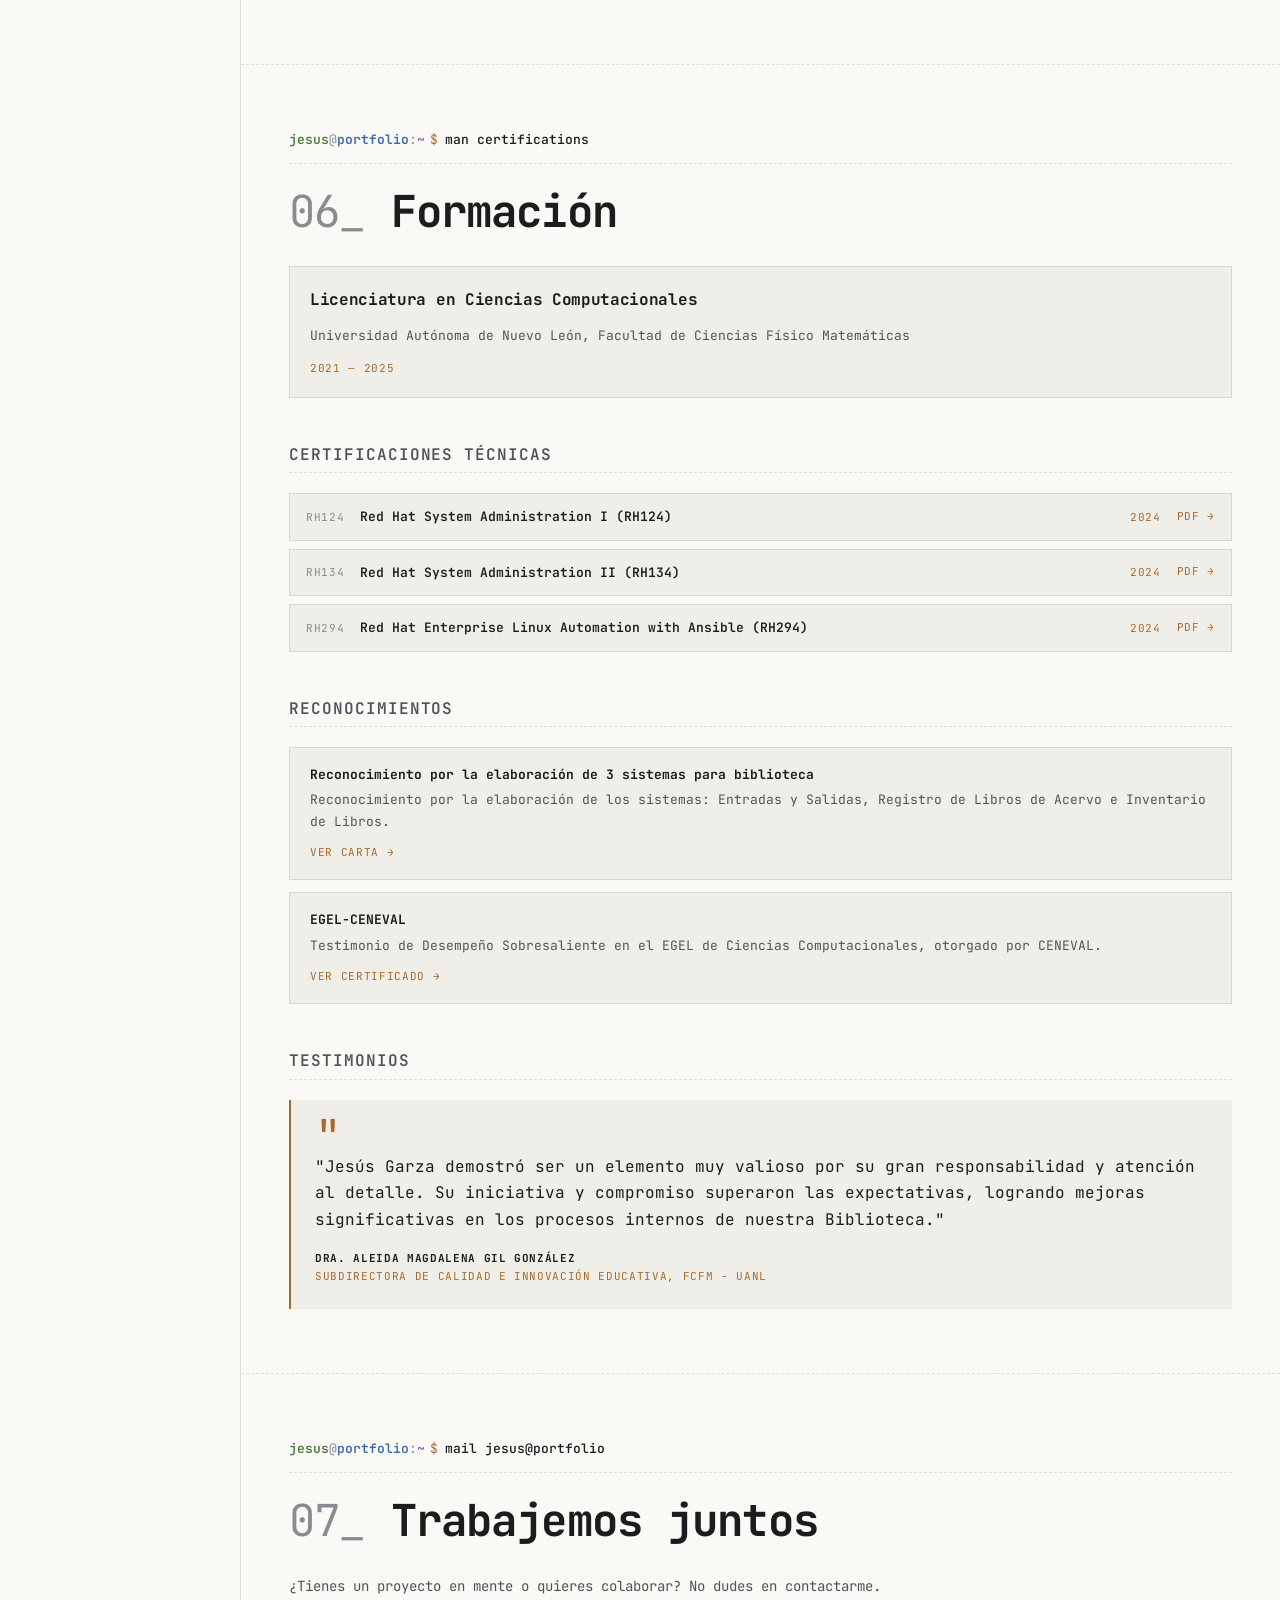
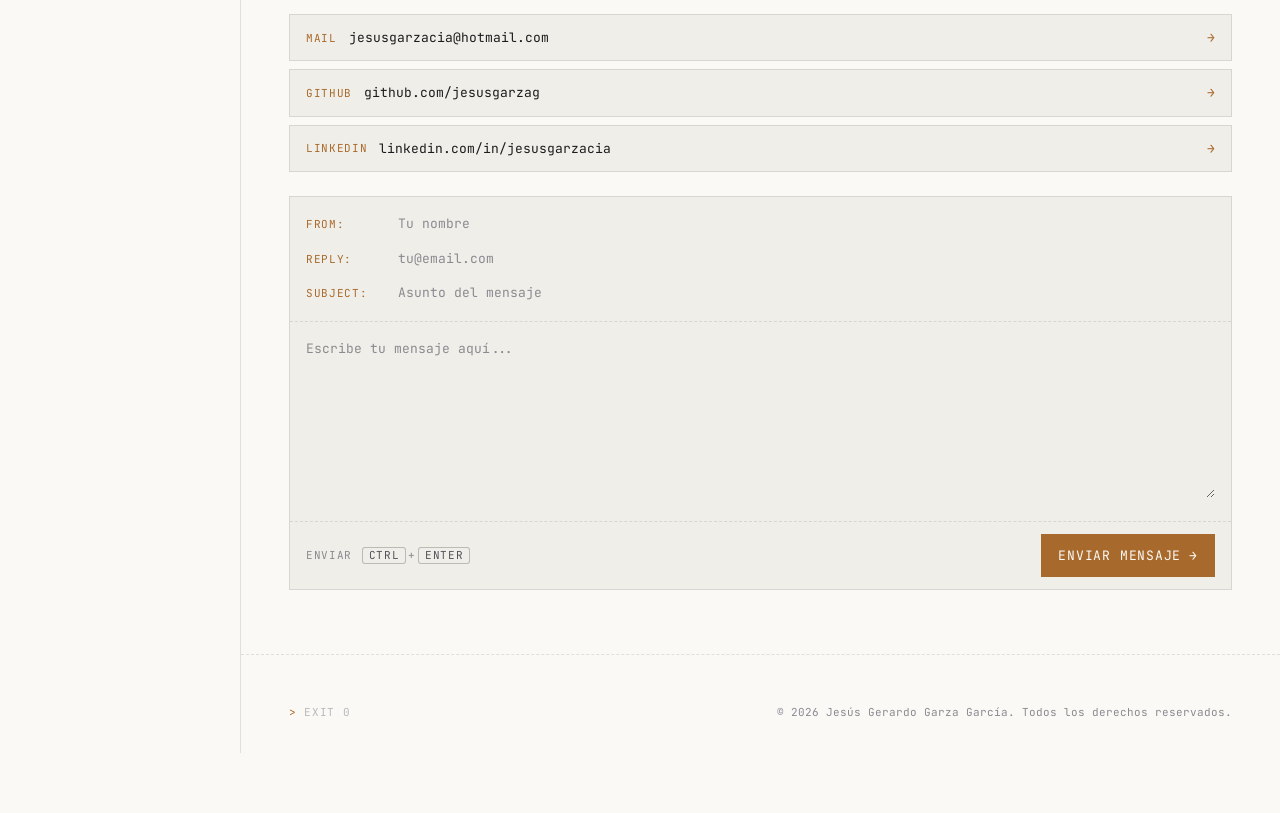
==== commit 0e01061b: "remove cal" ====
--- a/index.html
+++ b/index.html
@@ -1172,7 +1172,6 @@
         <h3 class="hire__title hire__title--mt">Quick links</h3>
         <div class="hire__links">
           <a href="mailto:jesusgarzacia@hotmail.com" class="hire__link">$ <span class="ansi-cyan">mail</span> · jesusgarzacia@hotmail.com</a>
-          <a href="https://cal.com/jesusgarza" target="_blank" rel="noopener" class="hire__link">$ <span class="ansi-cyan">cal</span> · book a call</a>
           <a href="https://www.linkedin.com/in/jesusgarzacia" target="_blank" rel="noopener" class="hire__link">$ <span class="ansi-cyan">linkedin</span> · /in/jesusgarzacia</a>
           <a href="https://github.com/jesusgarzag" target="_blank" rel="noopener" class="hire__link">$ <span class="ansi-cyan">gh</span> · /jesusgarzag</a>
           <a href="#" class="hire__link" id="hireCv">$ <span class="ansi-cyan">cv</span> · download résumé (es / en)</a>
@@ -1225,7 +1224,7 @@
         <h3 class="man__sec">EXAMPLES</h3>
         <pre class="man__pre">$ jesus.garza --hire        <span class="dim"># initiate contact via mail</span>
 $ jesus.garza --see-modules <span class="dim"># scroll to ls -la modules/</span>
-$ jesus.garza --book-call   <span class="dim"># cal.com/jesusgarza</span></pre>
+$ jesus.garza --see-projects <span class="dim"># scroll to cat projects.json</span></pre>
 
         <h3 class="man__sec">FILES</h3>
         <pre class="man__pre"><span class="ansi-cyan">~/about.md</span>          biography &amp; intro
@@ -1252,8 +1251,7 @@
         <p class="man__p">
           <a href="https://github.com/jesusgarzag" target="_blank" rel="noopener">github(1)</a>,
           <a href="https://www.linkedin.com/in/jesusgarzacia" target="_blank" rel="noopener">linkedin(1)</a>,
-          <a href="mailto:jesusgarzacia@hotmail.com">mail(1)</a>,
-          <a href="https://cal.com/jesusgarza" target="_blank" rel="noopener">cal(1)</a>
+          <a href="mailto:jesusgarzacia@hotmail.com">mail(1)</a>
         </p>
 
         <h3 class="man__sec">BUGS</h3>
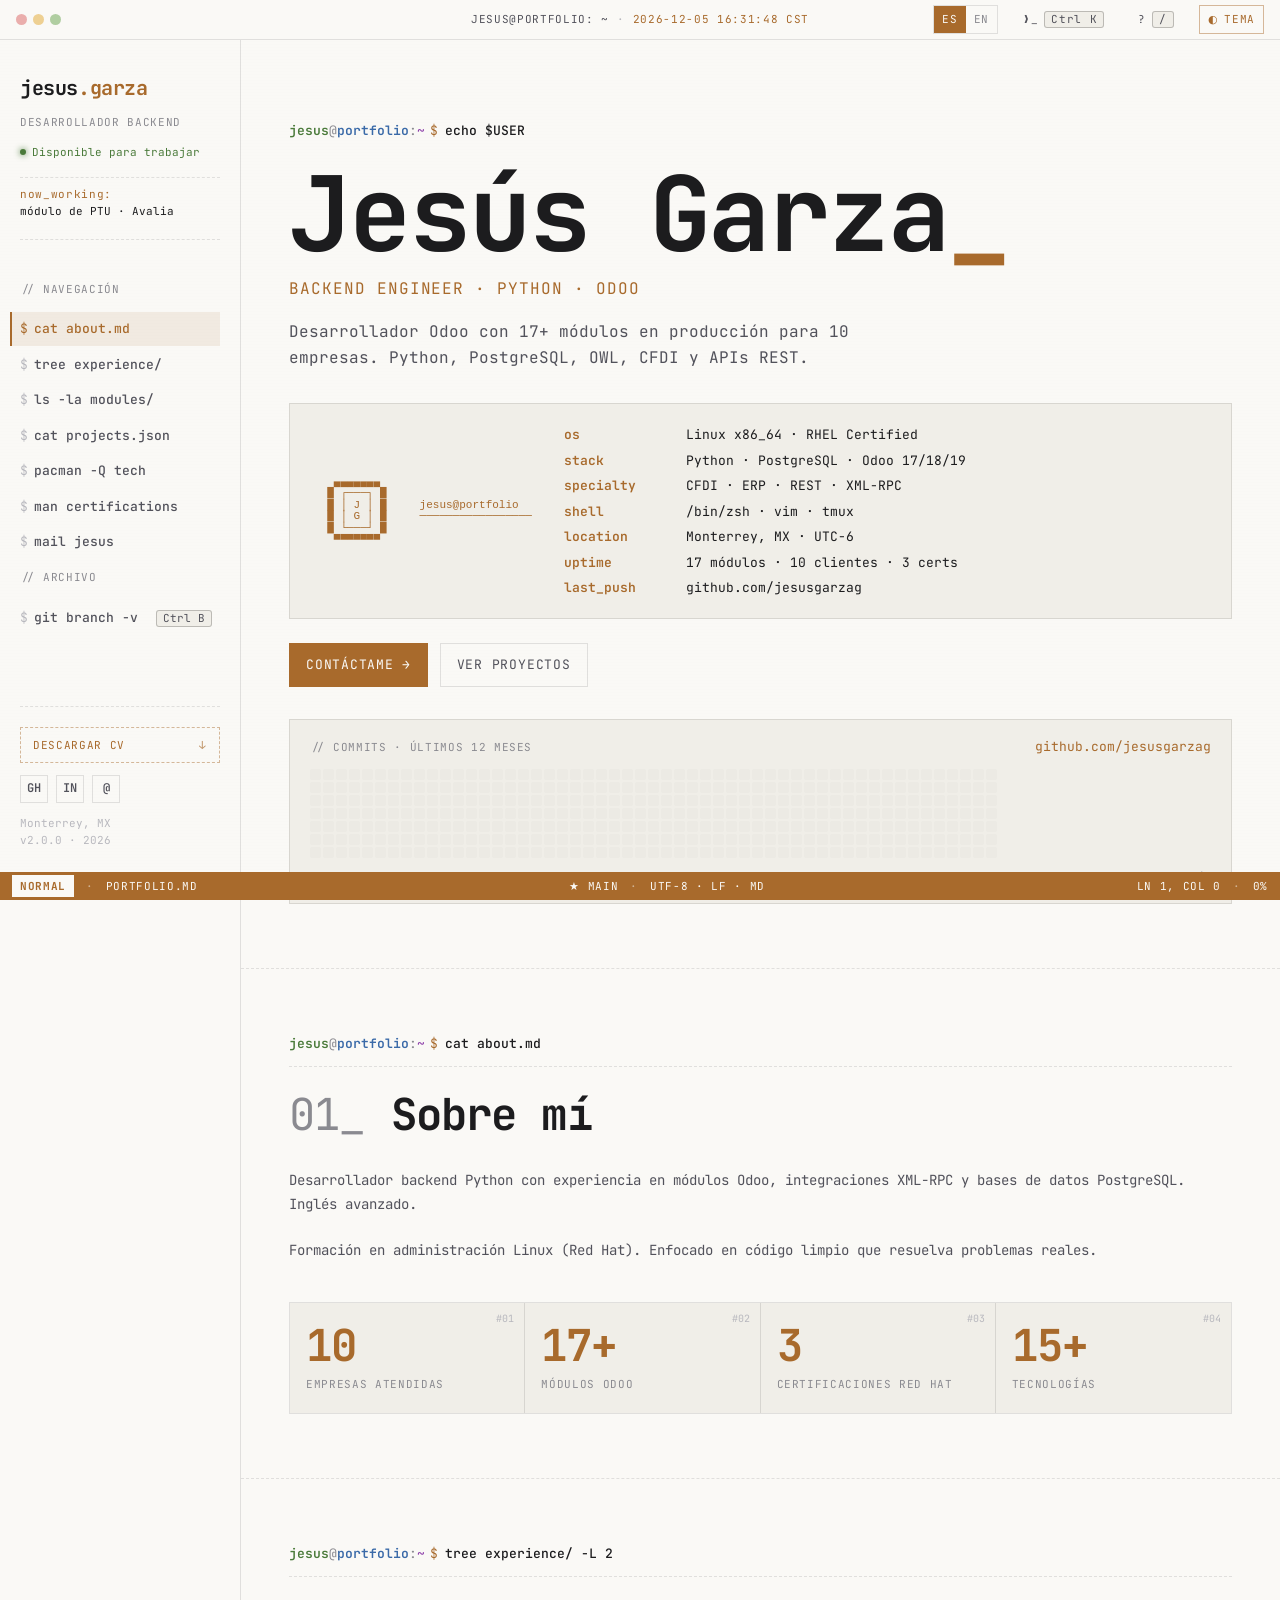
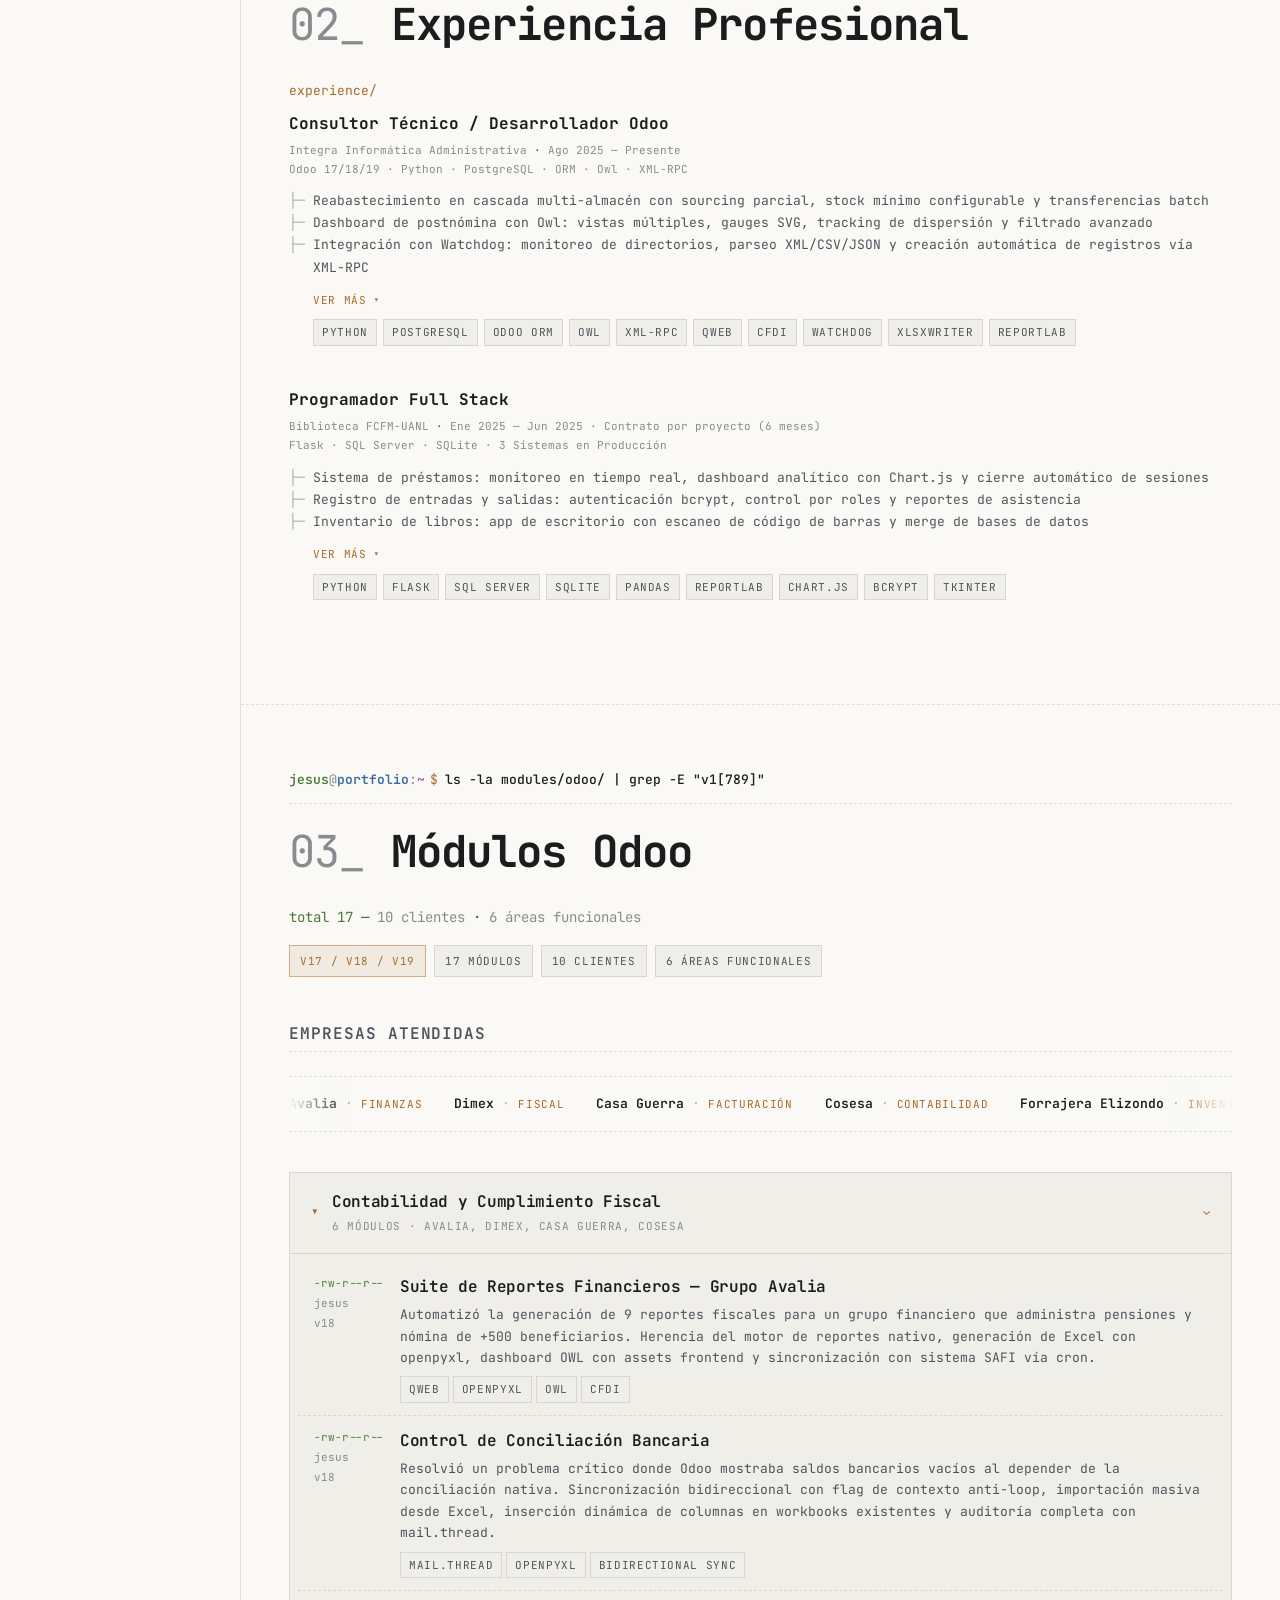
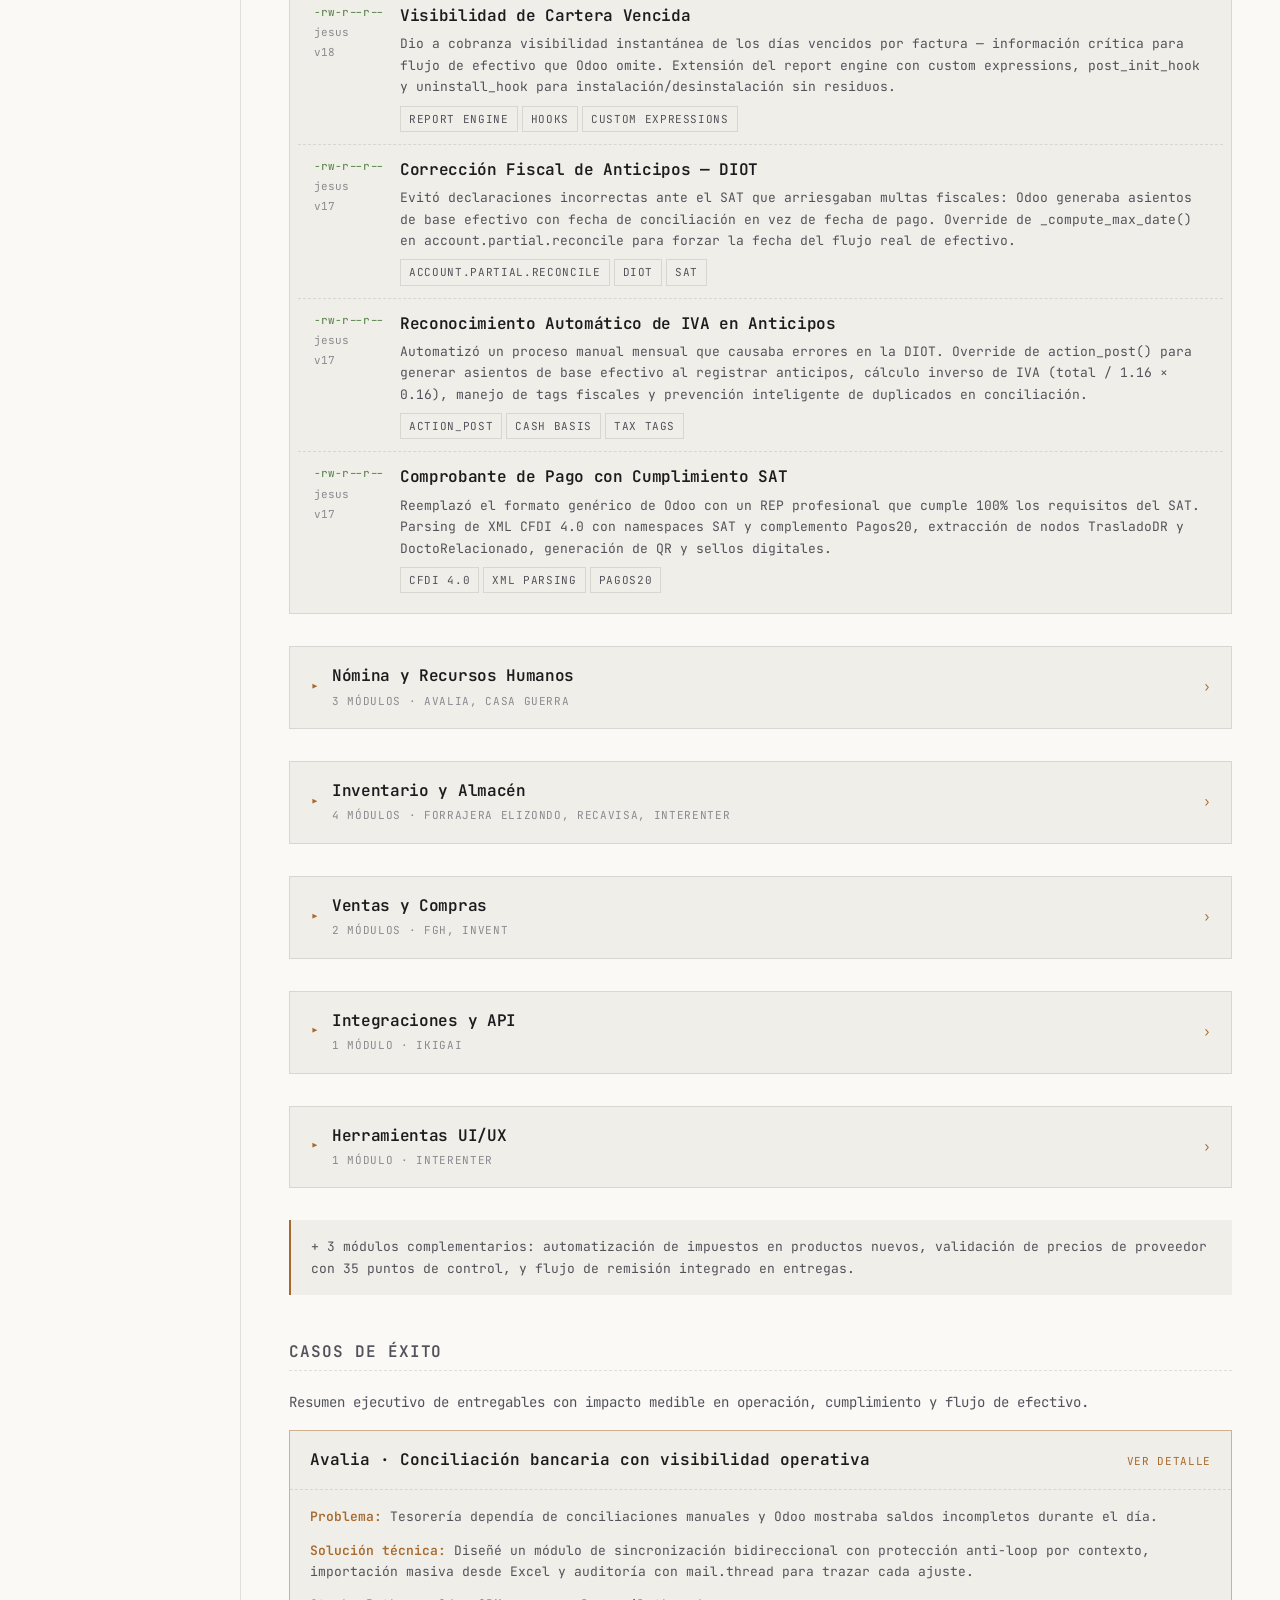
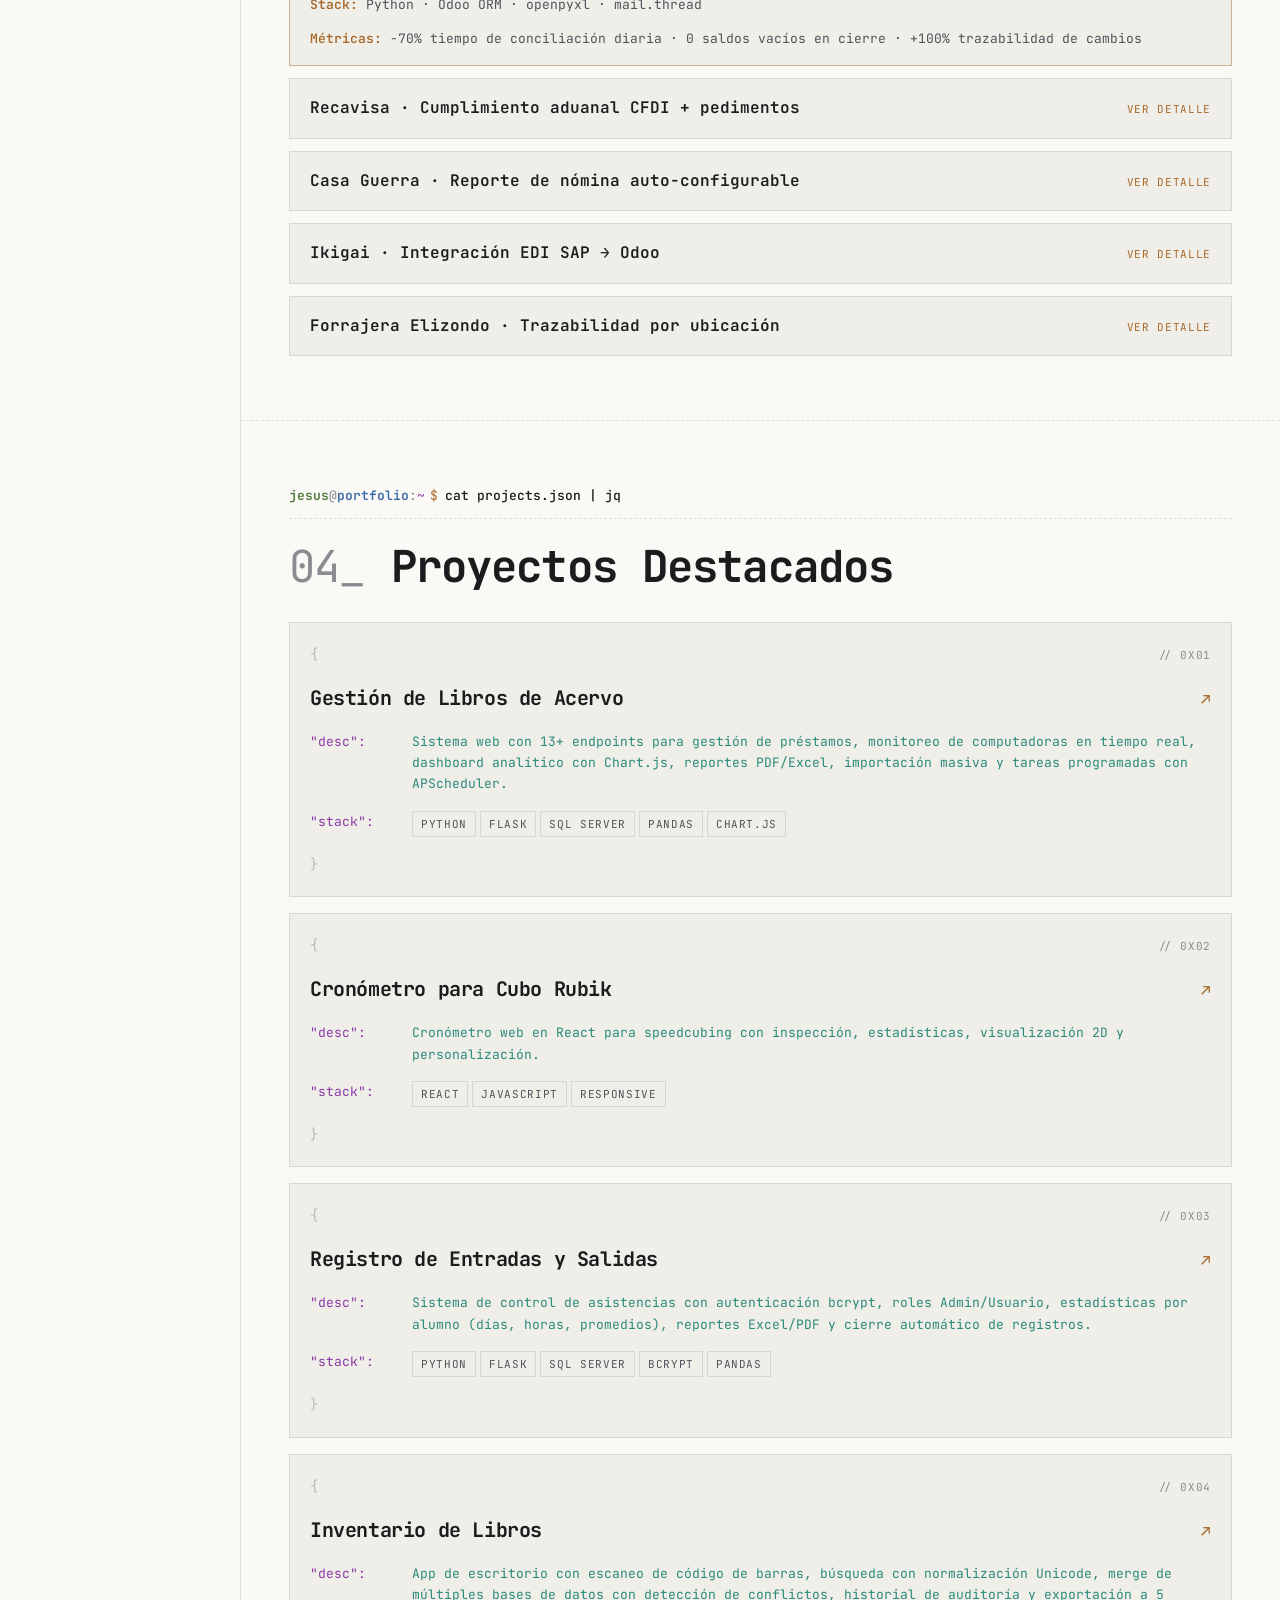
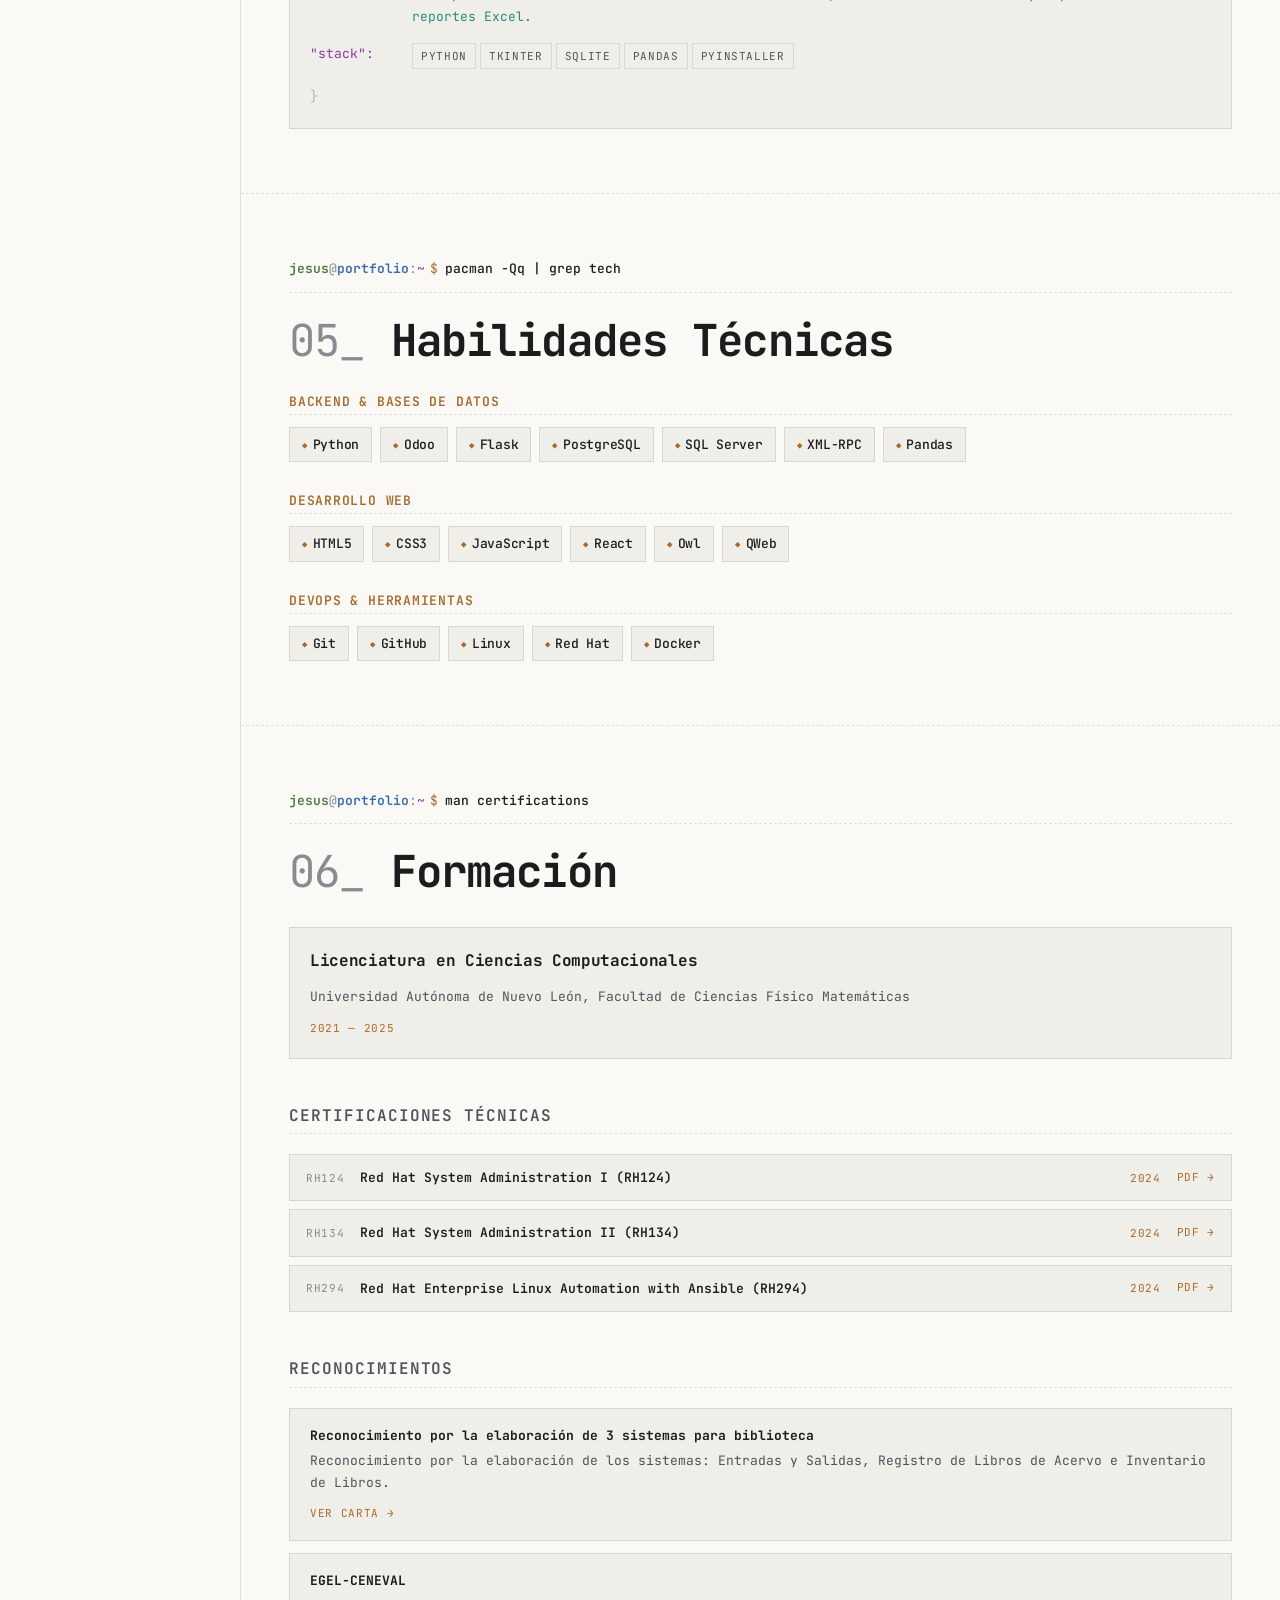
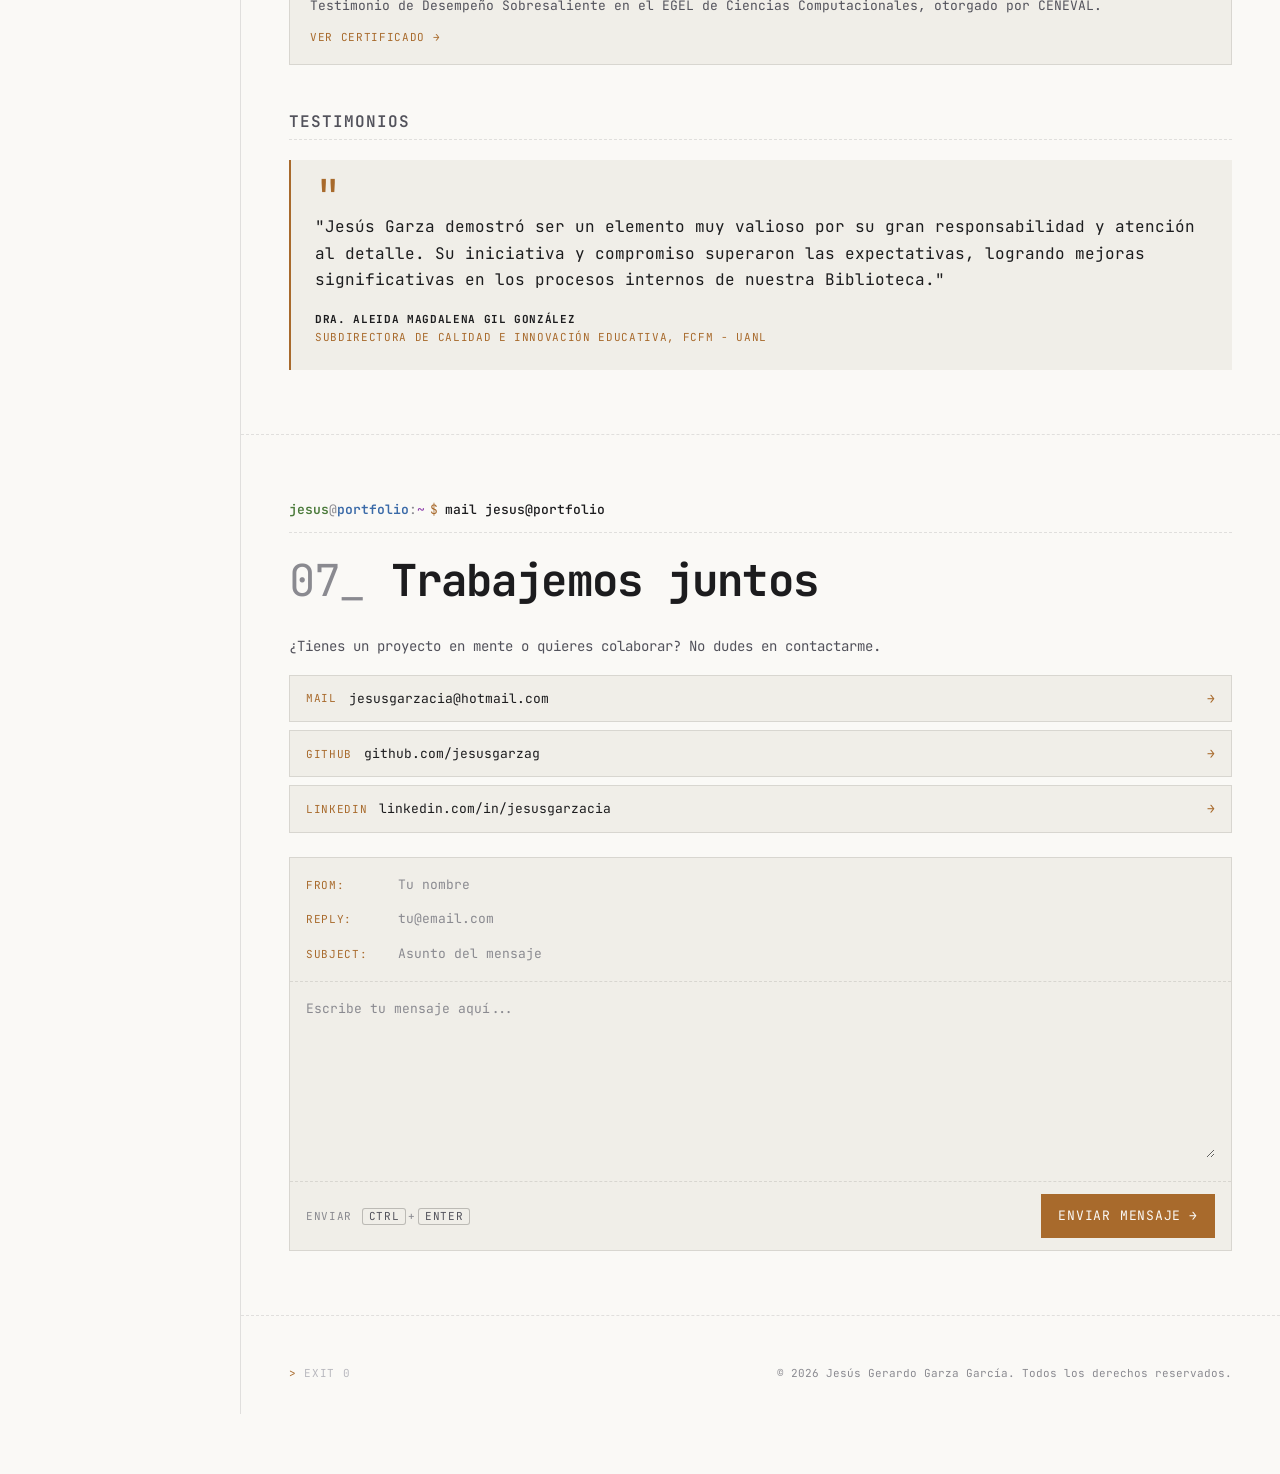
==== commit 70f5f7fb: "cheatsheet" ====
--- a/index.html
+++ b/index.html
@@ -176,6 +176,10 @@
         <span aria-hidden="true">❯_</span>
         <span class="kbd">Ctrl K</span>
       </button>
+      <button class="topbar__btn" id="cheatsheetOpen" aria-label="Open keyboard cheatsheet">
+        <span aria-hidden="true">?</span>
+        <span class="kbd">/</span>
+      </button>
       <button class="topbar__btn" id="themeToggle" aria-label="Toggle theme" aria-pressed="false">
         <span aria-hidden="true">◐</span>
         <span data-i18n="theme_toggle">TEMA</span>
@@ -729,6 +733,78 @@
         </div>
 
         <p class="ls__extra" data-i18n="mod_extra">+ 3 módulos complementarios: automatización de impuestos en productos nuevos, validación de precios de proveedor con 35 puntos de control, y flujo de remisión integrado en entregas.</p>
+
+        <h3 class="subsection-title" data-i18n="success_cases_title">Casos de éxito</h3>
+        <p class="output success-cases__intro" data-i18n="success_cases_intro">
+          Resumen ejecutivo de entregables con impacto medible en operaciones, cumplimiento y flujo de caja.
+        </p>
+
+        <div class="success-cases" id="successCases">
+          <details class="case" open>
+            <summary class="case__summary">
+              <span class="case__title" data-i18n="case_avalia_title">Avalia · Conciliación bancaria con visibilidad operativa</span>
+              <span class="case__hint" data-i18n="case_expand_hint">toggle</span>
+            </summary>
+            <div class="case__body">
+              <p><strong data-i18n="case_problem_label">Problema:</strong> <span data-i18n="case_avalia_problem">Tesorería dependía de conciliaciones manuales y Odoo mostraba saldos incompletos durante el día.</span></p>
+              <p><strong data-i18n="case_solution_label">Solución técnica:</strong> <span data-i18n="case_avalia_solution">Diseñé un módulo de sincronización bidireccional con protección anti-loop por contexto, importación masiva desde Excel y auditoría con mail.thread para trazar cada ajuste.</span></p>
+              <p><strong data-i18n="case_stack_label">Stack:</strong> <span data-i18n="case_avalia_stack">Python · Odoo ORM · openpyxl · mail.thread</span></p>
+              <p><strong data-i18n="case_metrics_label">Métricas:</strong> <span data-i18n="case_avalia_metrics">-70% tiempo de conciliación diaria · 0 saldos vacíos en cierre · +100% trazabilidad de cambios</span></p>
+            </div>
+          </details>
+
+          <details class="case">
+            <summary class="case__summary">
+              <span class="case__title" data-i18n="case_pedimento_title">Recavisa · Cumplimiento aduanal CFDI + pedimentos</span>
+              <span class="case__hint" data-i18n="case_expand_hint">toggle</span>
+            </summary>
+            <div class="case__body">
+              <p><strong data-i18n="case_problem_label">Problema:</strong> <span data-i18n="case_pedimento_problem">Facturas timbradas sin pedimento detectadas tarde, con riesgo real de sanción y retrabajo contable.</span></p>
+              <p><strong data-i18n="case_solution_label">Solución técnica:</strong> <span data-i18n="case_pedimento_solution">Implementé validaciones sobre XML CFDI en tiempo de consulta, alertas visuales por severidad y migración segura de SQL VIEW a modelo ORM para mantener compatibilidad evolutiva.</span></p>
+              <p><strong data-i18n="case_stack_label">Stack:</strong> <span data-i18n="case_pedimento_stack">Python · l10n_mx_edi · XML parsing · web_search_read override</span></p>
+              <p><strong data-i18n="case_metrics_label">Métricas:</strong> <span data-i18n="case_pedimento_metrics">Detección temprana antes de cierre mensual · 0 incidencias críticas de pedimento tras despliegue</span></p>
+            </div>
+          </details>
+
+          <details class="case">
+            <summary class="case__summary">
+              <span class="case__title" data-i18n="case_payroll_title">Casa Guerra · Reporte de nómina auto-configurable</span>
+              <span class="case__hint" data-i18n="case_expand_hint">toggle</span>
+            </summary>
+            <div class="case__body">
+              <p><strong data-i18n="case_problem_label">Problema:</strong> <span data-i18n="case_payroll_problem">Cada cambio en reglas salariales exigía soporte técnico para rehacer formatos de reporte.</span></p>
+              <p><strong data-i18n="case_solution_label">Solución técnica:</strong> <span data-i18n="case_payroll_solution">Construí un generador dinámico de columnas basado en salary rules con exportación xlsxwriter, filtros por periodo/empresa y orden lógico por tipo de percepción.</span></p>
+              <p><strong data-i18n="case_stack_label">Stack:</strong> <span data-i18n="case_payroll_stack">Python · hr_payroll · xlsxwriter · wizard patterns</span></p>
+              <p><strong data-i18n="case_metrics_label">Métricas:</strong> <span data-i18n="case_payroll_metrics">De horas a minutos por reporte · 0 ajustes manuales de formato en operación regular</span></p>
+            </div>
+          </details>
+
+          <details class="case">
+            <summary class="case__summary">
+              <span class="case__title" data-i18n="case_edi_title">Ikigai · Integración EDI SAP → Odoo</span>
+              <span class="case__hint" data-i18n="case_expand_hint">toggle</span>
+            </summary>
+            <div class="case__body">
+              <p><strong data-i18n="case_problem_label">Problema:</strong> <span data-i18n="case_edi_problem">Alta manual de facturas entre sistemas, con errores de captura y latencia operativa.</span></p>
+              <p><strong data-i18n="case_solution_label">Solución técnica:</strong> <span data-i18n="case_edi_solution">Desarrollé endpoint REST autenticado con API keys hasheadas SHA-256, búsqueda por prefijo O(1) y trazabilidad en chatter para auditoría integral.</span></p>
+              <p><strong data-i18n="case_stack_label">Stack:</strong> <span data-i18n="case_edi_stack">Python · REST API · SHA-256 · Odoo chatter</span></p>
+              <p><strong data-i18n="case_metrics_label">Métricas:</strong> <span data-i18n="case_edi_metrics">Eliminación de captura duplicada · reducción drástica de errores de transcripción</span></p>
+            </div>
+          </details>
+
+          <details class="case">
+            <summary class="case__summary">
+              <span class="case__title" data-i18n="case_stock_title">Forrajera Elizondo · Trazabilidad por ubicación</span>
+              <span class="case__hint" data-i18n="case_expand_hint">toggle</span>
+            </summary>
+            <div class="case__body">
+              <p><strong data-i18n="case_problem_label">Problema:</strong> <span data-i18n="case_stock_problem">El equipo no podía auditar inventario histórico por ubicación: solo había totales agregados.</span></p>
+              <p><strong data-i18n="case_solution_label">Solución técnica:</strong> <span data-i18n="case_stock_solution">Implementé algoritmo de boundary-crossing que reconstruye estado por fecha de corte, revirtiendo movimientos posteriores y contemplando transferencias internas y kits.</span></p>
+              <p><strong data-i18n="case_stack_label">Stack:</strong> <span data-i18n="case_stock_stack">Python · stock.quant · stock.move.line · BOM kits</span></p>
+              <p><strong data-i18n="case_metrics_label">Métricas:</strong> <span data-i18n="case_stock_metrics">Auditorías más rápidas y confiables · reducción de ajustes por diferencias no explicadas</span></p>
+            </div>
+          </details>
+        </div>
       </section>
 
       <!-- ── PROJECTS ───────────────────────────────── -->
@@ -1477,6 +1553,7 @@
         </div>
         <div class="rubik__actions">
           <button class="btn btn--ghost" id="rubikScramble">scramble</button>
+          <button class="btn btn--ghost" id="rubikSolve">solve</button>
           <button class="btn btn--ghost" id="rubikReset">reset</button>
         </div>
         <div class="rubik__stats">
@@ -1517,6 +1594,101 @@
   </div>
 
   <!-- ════════════════════════════════════════════════════
+       KEYBOARD CHEATSHEET
+       ════════════════════════════════════════════════════ -->
+  <div class="cheatsheet" id="cheatsheetOverlay" role="dialog" aria-modal="true" aria-label="Keyboard cheatsheet">
+    <div class="cheatsheet__box">
+      <header class="cheatsheet__head">
+        <div class="branches__prompt">
+          <span class="prompt">
+            <span class="prompt__user">jesus</span><span class="prompt__at">@</span><span class="prompt__host">portfolio</span><span class="prompt__sep">:</span><span class="prompt__path">~</span><span class="prompt__sym">$</span>
+          </span>
+          <span class="prompt__cmd">help --keys</span>
+        </div>
+        <button class="branches__close" id="closeCheatsheet" aria-label="Close">×</button>
+      </header>
+
+      <div class="cheatsheet__grid">
+        <section class="cheatsheet__group">
+          <h3 data-i18n="cheat_cat_overlays">Overlays</h3>
+          <ul>
+            <li><span><kbd>Ctrl</kbd>+<kbd>K</kbd></span><span data-i18n="cheat_palette">Command palette</span></li>
+            <li><span><kbd>Ctrl</kbd>+<kbd>B</kbd></span><span data-i18n="cheat_branches">Branch picker</span></li>
+            <li><span><kbd>Ctrl</kbd>+<kbd>H</kbd></span><span data-i18n="cheat_history">History overlay</span></li>
+            <li><span><kbd>?</kbd> o <kbd>/</kbd></span><span data-i18n="cheat_help">Este cheatsheet</span></li>
+            <li><span><kbd>Esc</kbd></span><span data-i18n="cheat_escape">Cerrar overlay activo</span></li>
+            <li><span><kbd>q</kbd></span><span data-i18n="cheat_q_htop">Salir de htop</span></li>
+          </ul>
+        </section>
+
+        <section class="cheatsheet__group">
+          <h3 data-i18n="cheat_cat_navigation">Navegación</h3>
+          <ul>
+            <li><span><kbd>↑</kbd><kbd>↓</kbd></span><span data-i18n="cheat_arrows">Mover selección</span></li>
+            <li><span><kbd>Enter</kbd></span><span data-i18n="cheat_enter">Ejecutar comando seleccionado</span></li>
+            <li><span><kbd>Ctrl</kbd>+<kbd>Enter</kbd></span><span data-i18n="cheat_send_mail">Enviar formulario de contacto</span></li>
+          </ul>
+        </section>
+
+        <section class="cheatsheet__group">
+          <h3 data-i18n="cheat_cat_rubik">Rubik</h3>
+          <ul>
+            <li><span><kbd>U D L R F B</kbd></span><span data-i18n="cheat_rubik_faces">Giros de cara</span></li>
+            <li><span><kbd>Shift</kbd>+<kbd>U...B</kbd></span><span data-i18n="cheat_rubik_prime">Giro inverso</span></li>
+            <li><span><kbd>M E S</kbd></span><span data-i18n="cheat_rubik_slice">Slices en 3x3</span></li>
+            <li><span><kbd>Space</kbd></span><span data-i18n="cheat_rubik_scramble">Scramble</span></li>
+            <li><span><kbd>0</kbd></span><span data-i18n="cheat_rubik_reset">Reset</span></li>
+            <li><span><kbd>Double Click</kbd></span><span data-i18n="cheat_rubik_recenter">Recentrar cámara</span></li>
+            <li><span><kbd>Drag</kbd></span><span data-i18n="cheat_rubik_drag">Rotar cámara</span></li>
+          </ul>
+        </section>
+
+        <section class="cheatsheet__group">
+          <h3 data-i18n="cheat_cat_easter">Easter eggs</h3>
+          <ul>
+            <li><span><kbd>↑↑↓↓←→←→BA</kbd></span><span data-i18n="cheat_konami">Modo CRT</span></li>
+            <li><span><kbd>Logo ×5</kbd></span><span data-i18n="cheat_logo">Abrir dev panel</span></li>
+            <li><span><kbd>fortune</kbd></span><span data-i18n="cheat_fortune">Quote aleatoria al cargar</span></li>
+          </ul>
+        </section>
+      </div>
+
+      <footer class="branches__foot">
+        <span class="branches__hint"><kbd>Esc</kbd> <span data-i18n="branches_close">cerrar</span></span>
+        <span class="branches__count" data-i18n="cheat_total">17 shortcuts</span>
+      </footer>
+    </div>
+  </div>
+
+  <!-- ════════════════════════════════════════════════════
+       COMMAND HISTORY
+       ════════════════════════════════════════════════════ -->
+  <div class="history" id="historyOverlay" role="dialog" aria-modal="true" aria-label="Command history">
+    <div class="history__box">
+      <header class="history__head">
+        <div class="branches__prompt">
+          <span class="prompt">
+            <span class="prompt__user">jesus</span><span class="prompt__at">@</span><span class="prompt__host">portfolio</span><span class="prompt__sep">:</span><span class="prompt__path">~</span><span class="prompt__sym">$</span>
+          </span>
+          <span class="prompt__cmd">history</span>
+        </div>
+        <button class="branches__close" id="closeHistory" aria-label="Close">×</button>
+      </header>
+
+      <div class="history__body">
+        <p class="history__empty" id="historyEmpty" data-i18n="history_empty">Aún no ejecutas comandos desde el palette.</p>
+        <ol class="history__list" id="historyList"></ol>
+      </div>
+
+      <footer class="branches__foot">
+        <span class="branches__hint"><kbd>↑</kbd><kbd>↓</kbd> <span data-i18n="history_nav">navegar</span></span>
+        <span class="branches__hint"><kbd>Enter</kbd> <span data-i18n="history_run">ejecutar</span></span>
+        <span class="branches__hint"><kbd>Esc</kbd> <span data-i18n="branches_close">cerrar</span></span>
+      </footer>
+    </div>
+  </div>
+
+  <!-- ════════════════════════════════════════════════════
        STATUS BAR (vim-style)
        ════════════════════════════════════════════════════ -->
   <div class="statusbar" id="statusbar">
--- a/css/terminal.css
+++ b/css/terminal.css
@@ -78,9 +78,10 @@
   top: 0;
   z-index: var(--z-sticky);
   height: var(--topbar-h);
-  display: flex;
-  align-items: center;
-  justify-content: space-between;
+  display: grid;
+  grid-template-columns: 1fr auto 1fr;
+  align-items: center;
+  column-gap: var(--sp-3);
   padding: 0 var(--sp-4);
   background: var(--bg-overlay);
   backdrop-filter: blur(10px);
@@ -94,6 +95,7 @@
   display: flex;
   align-items: center;
   gap: var(--sp-3);
+  justify-self: start;
 }
 
 .topbar__dots {
@@ -115,10 +117,12 @@
   display: inline-flex;
   align-items: center;
   gap: var(--sp-2);
+  justify-self: center;
   font-family: var(--mono);
   letter-spacing: var(--tracking-loose);
   text-transform: uppercase;
   color: var(--text-dim);
+  white-space: nowrap;
 }
 .topbar__sep { color: var(--text-faint); }
 .topbar__clock {
@@ -130,6 +134,7 @@
   display: flex;
   align-items: center;
   gap: var(--sp-4);
+  justify-self: end;
   font-family: var(--mono);
   letter-spacing: var(--tracking-loose);
   text-transform: uppercase;
@@ -222,6 +227,12 @@
 .statusbar__sep {
   color: var(--bg);
   opacity: 0.5;
+}
+
+.statusbar__fortune {
+  color: var(--bg);
+  font-style: italic;
+  opacity: 0.9;
 }
 
 /* ── Command palette ──────────────────────────────────── */
@@ -304,6 +315,172 @@
   color: var(--text-muted);
 }
 .palette__hint-group { display: inline-flex; gap: var(--sp-3); align-items: center; }
+
+/* ── Keyboard cheatsheet overlay ───────────────────────── */
+.cheatsheet {
+  position: fixed;
+  inset: 0;
+  z-index: var(--z-modal);
+  display: none;
+  align-items: flex-start;
+  justify-content: center;
+  padding: 6vh var(--sp-4) var(--sp-6);
+  background: rgba(0, 0, 0, 0.62);
+  backdrop-filter: blur(6px);
+  -webkit-backdrop-filter: blur(6px);
+  overflow-y: auto;
+  animation: palette-in var(--t-base);
+}
+.cheatsheet.is-open { display: flex; }
+
+body.cheatsheet-open .statusbar { display: none; }
+
+.cheatsheet__box {
+  width: min(920px, 100%);
+  background: var(--bg);
+  border: 1px solid var(--border-strong);
+  box-shadow: 0 32px 64px rgba(0, 0, 0, 0.6);
+  font-family: var(--mono);
+}
+
+.cheatsheet__head {
+  display: flex;
+  align-items: center;
+  justify-content: space-between;
+  gap: var(--sp-4);
+  padding: var(--sp-3) var(--sp-5);
+  border-bottom: 1px dashed var(--border);
+}
+
+.cheatsheet__grid {
+  display: grid;
+  grid-template-columns: repeat(2, minmax(0, 1fr));
+  gap: var(--sp-4);
+  padding: var(--sp-4) var(--sp-5);
+}
+
+.cheatsheet__group {
+  border: 1px solid var(--border);
+  background: var(--bg-soft);
+  padding: var(--sp-3) var(--sp-4);
+}
+
+.cheatsheet__group h3 {
+  font-size: var(--fs-xs);
+  color: var(--accent);
+  letter-spacing: var(--tracking-loose);
+  text-transform: uppercase;
+  margin-bottom: var(--sp-3);
+  padding-bottom: var(--sp-2);
+  border-bottom: 1px dashed var(--border);
+}
+
+.cheatsheet__group ul {
+  display: grid;
+  gap: 8px;
+}
+
+.cheatsheet__group li {
+  display: grid;
+  grid-template-columns: auto 1fr;
+  align-items: center;
+  gap: var(--sp-3);
+  font-size: var(--fs-sm);
+  color: var(--text-dim);
+}
+
+.cheatsheet__group li span:first-child {
+  display: inline-flex;
+  gap: 4px;
+  align-items: center;
+  white-space: nowrap;
+}
+
+/* ── Command history overlay ───────────────────────────── */
+.history {
+  position: fixed;
+  inset: 0;
+  z-index: var(--z-modal);
+  display: none;
+  align-items: flex-start;
+  justify-content: center;
+  padding: 10vh var(--sp-4) var(--sp-6);
+  background: rgba(0, 0, 0, 0.62);
+  backdrop-filter: blur(6px);
+  -webkit-backdrop-filter: blur(6px);
+  overflow-y: auto;
+  animation: palette-in var(--t-base);
+}
+.history.is-open { display: flex; }
+
+body.history-open .statusbar { display: none; }
+
+.history__box {
+  width: min(760px, 100%);
+  background: var(--bg);
+  border: 1px solid var(--border-strong);
+  box-shadow: 0 32px 64px rgba(0, 0, 0, 0.6);
+  font-family: var(--mono);
+}
+
+.history__head {
+  display: flex;
+  align-items: center;
+  justify-content: space-between;
+  gap: var(--sp-4);
+  padding: var(--sp-3) var(--sp-5);
+  border-bottom: 1px dashed var(--border);
+}
+
+.history__body {
+  padding: var(--sp-3) var(--sp-5);
+  max-height: 52vh;
+  overflow-y: auto;
+}
+
+.history__empty {
+  font-size: var(--fs-sm);
+  color: var(--text-muted);
+  padding: var(--sp-2) 0;
+}
+
+.history__list {
+  display: grid;
+  gap: 6px;
+  margin: 0;
+  padding: 0;
+}
+
+.history__item {
+  list-style: none;
+  display: grid;
+  grid-template-columns: 34px 1fr;
+  gap: var(--sp-2);
+  align-items: baseline;
+  padding: 6px 10px;
+  border-left: 2px solid transparent;
+  color: var(--text-dim);
+  background: var(--bg-soft);
+  cursor: pointer;
+}
+
+.history__item:hover,
+.history__item.is-active {
+  color: var(--text);
+  border-left-color: var(--accent);
+  background: var(--accent-soft);
+}
+
+.history__idx {
+  color: var(--text-faint);
+  font-size: var(--fs-xs);
+  text-align: right;
+}
+
+.history__cmd {
+  color: var(--accent);
+  font-size: var(--fs-sm);
+}
 
 /* ── Section heading (with command prompt) ─────────────── */
 .section-title {
--- a/css/layout.css
+++ b/css/layout.css
@@ -78,6 +78,9 @@
 .sidebar__working-val {
   display: block;
   color: var(--text);
+}
+.sidebar__working + .sidebar__working {
+  margin-top: var(--sp-1);
 }
 .sidebar__status::before {
   content: '';
--- a/css/components.css
+++ b/css/components.css
@@ -794,6 +794,67 @@
 .summary .chip {
   font-size: var(--fs-xs);
   padding: 6px 10px;
+}
+
+/* ── Success cases (expandible) ────────────────────────── */
+.success-cases__intro {
+  margin-bottom: var(--sp-4);
+}
+
+.success-cases {
+  display: grid;
+  gap: var(--sp-3);
+  margin-top: var(--sp-4);
+}
+
+.case {
+  border: 1px solid var(--border);
+  background: var(--bg-soft);
+}
+
+.case[open] {
+  border-color: var(--border-accent);
+}
+
+.case__summary {
+  list-style: none;
+  display: flex;
+  align-items: baseline;
+  justify-content: space-between;
+  gap: var(--sp-3);
+  padding: var(--sp-4) var(--sp-5);
+  cursor: pointer;
+}
+
+.case__summary::-webkit-details-marker {
+  display: none;
+}
+
+.case__title {
+  color: var(--text);
+  font-size: var(--fs-md);
+  font-weight: 600;
+}
+
+.case__hint {
+  color: var(--accent);
+  font-size: var(--fs-xs);
+  text-transform: uppercase;
+  letter-spacing: var(--tracking-loose);
+}
+
+.case__body {
+  border-top: 1px dashed var(--border);
+  padding: var(--sp-4) var(--sp-5);
+  display: grid;
+  gap: var(--sp-3);
+  font-size: var(--fs-sm);
+  color: var(--text-dim);
+}
+
+.case__body strong {
+  color: var(--accent);
+  font-weight: 600;
 }
 
 /* ── Reveal animations ─────────────────────────────────── */
--- a/css/responsive.css
+++ b/css/responsive.css
@@ -145,6 +145,25 @@
     gap: var(--sp-2);
   }
   .branches__count { margin-left: 0; }
+
+  .cheatsheet__grid {
+    grid-template-columns: 1fr;
+    padding: var(--sp-3);
+  }
+
+  .history {
+    padding: 6vh var(--sp-3) var(--sp-6);
+  }
+
+  .history__body {
+    padding: var(--sp-3);
+  }
+
+  .case__summary {
+    align-items: flex-start;
+    flex-direction: column;
+    gap: var(--sp-2);
+  }
 }
 
 /* ── Small mobile ──────────────────────────────────────── */
@@ -173,3 +192,4 @@
     gap: var(--sp-2);
   }
 }
+
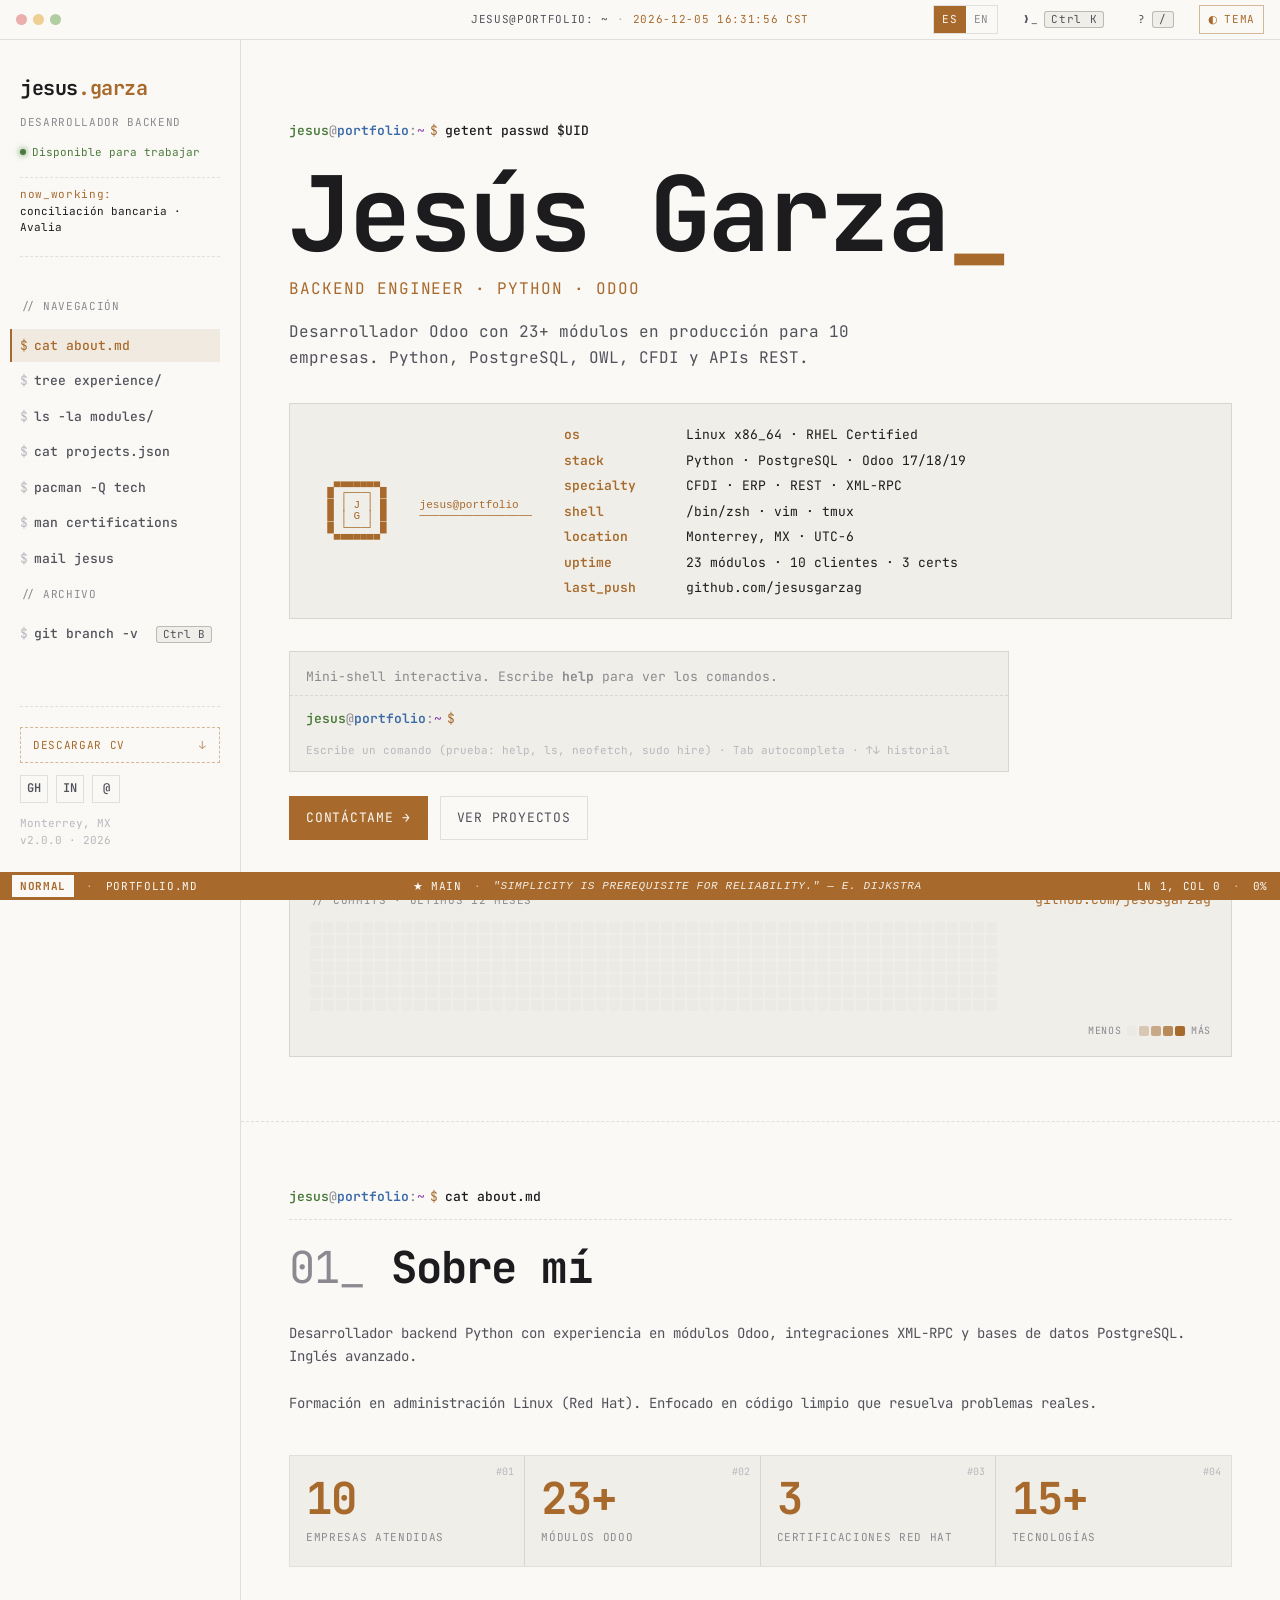
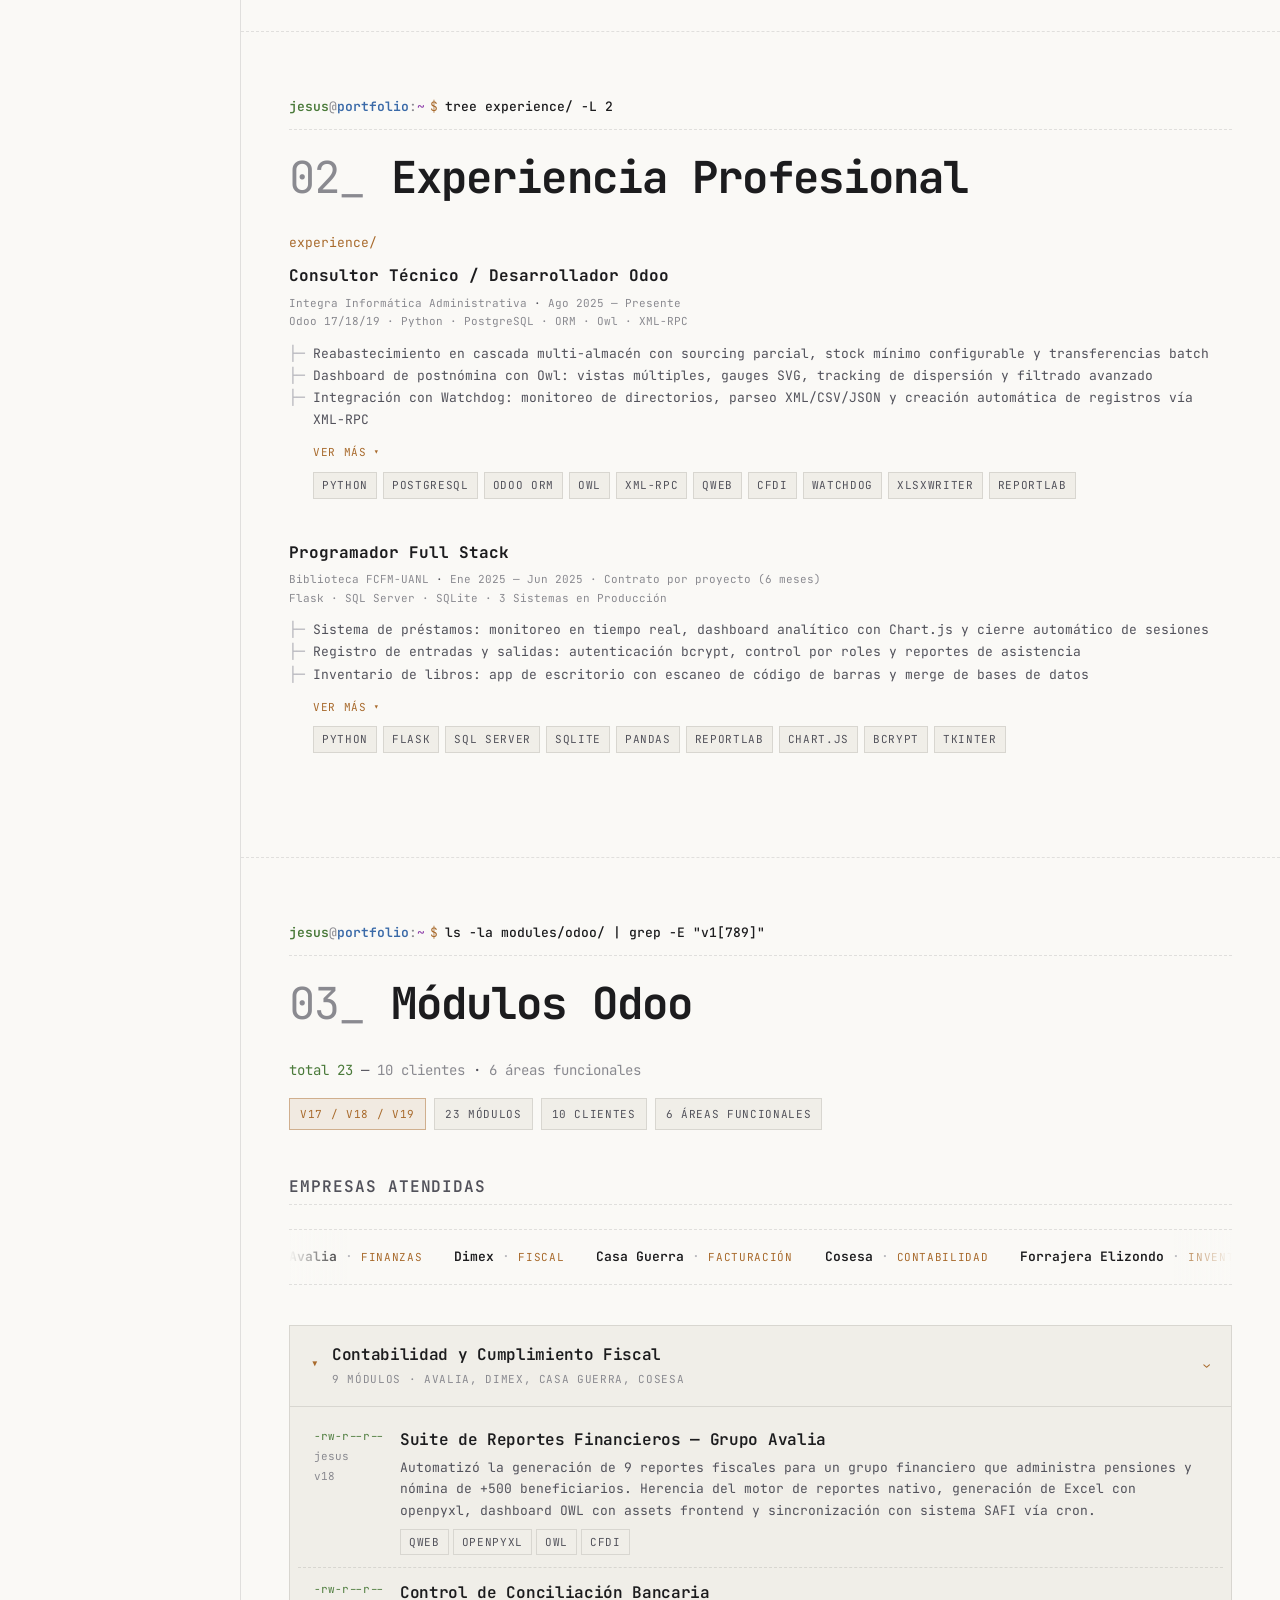
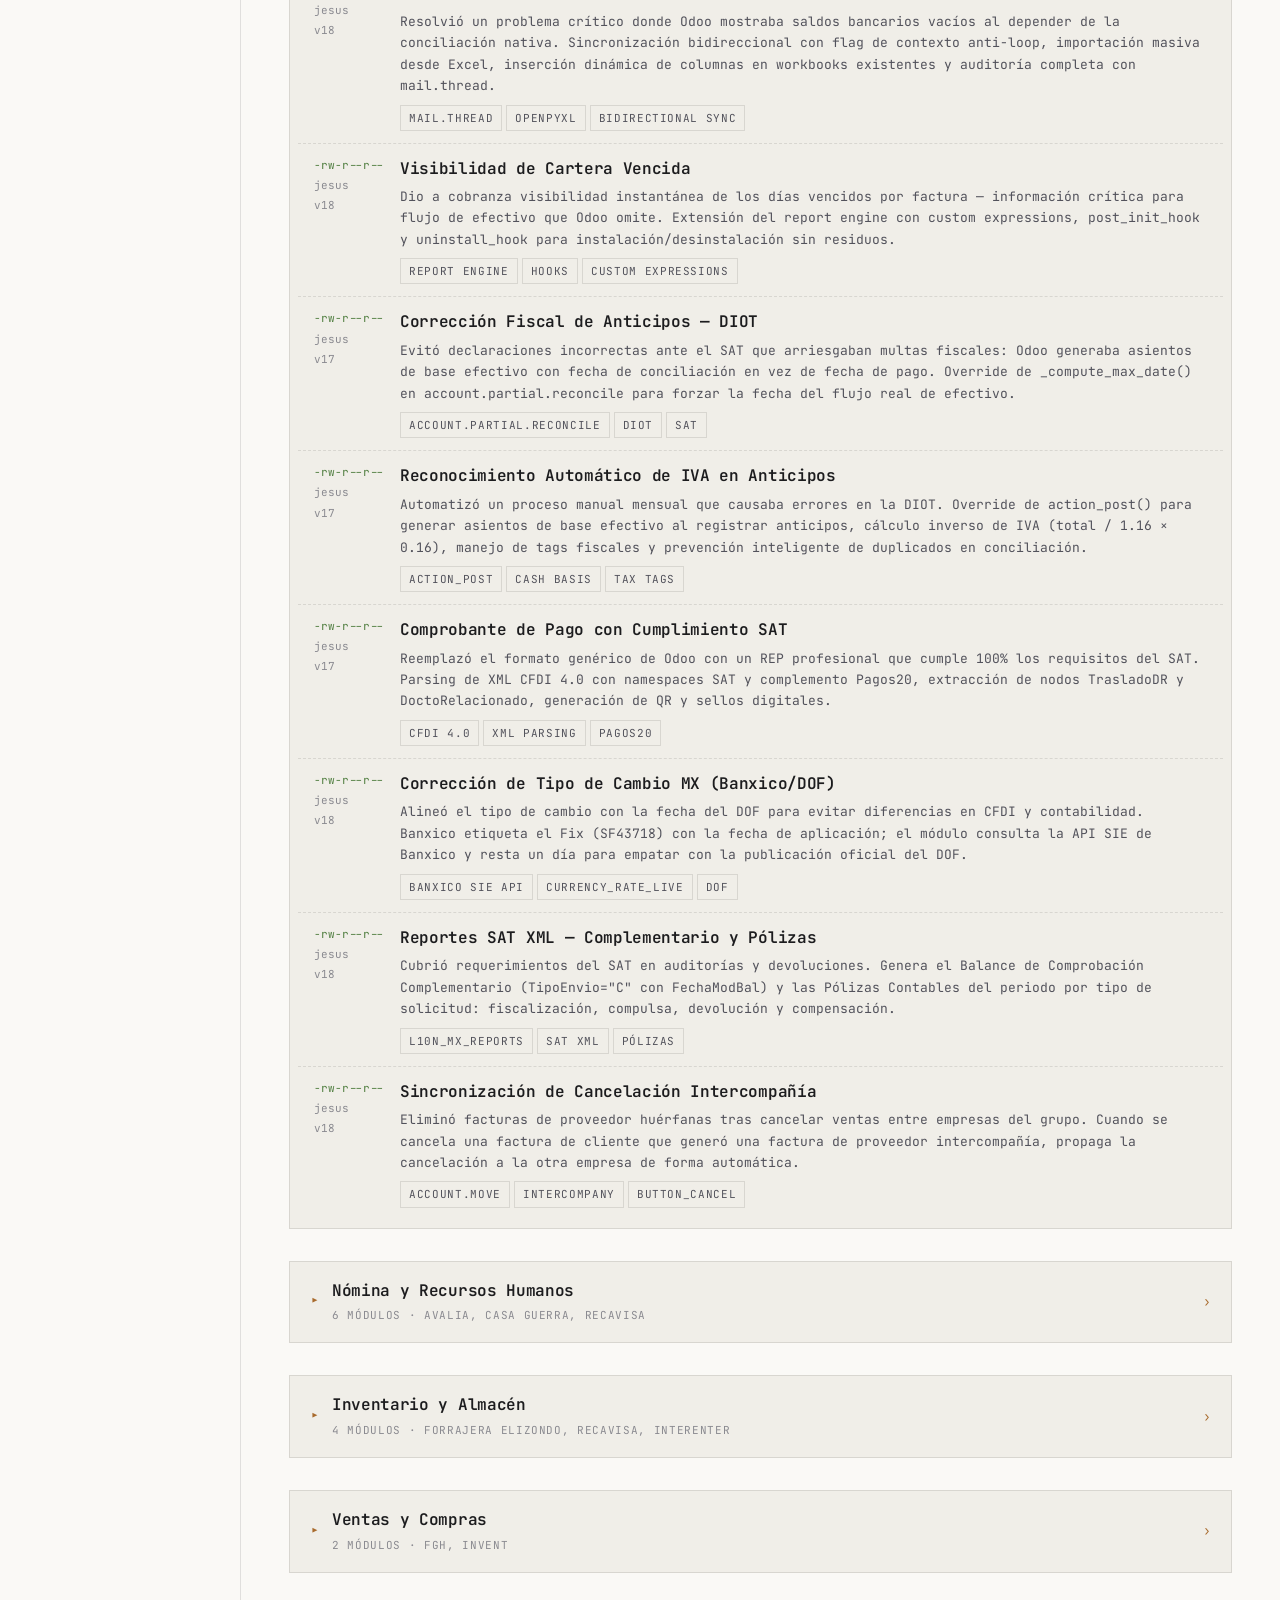
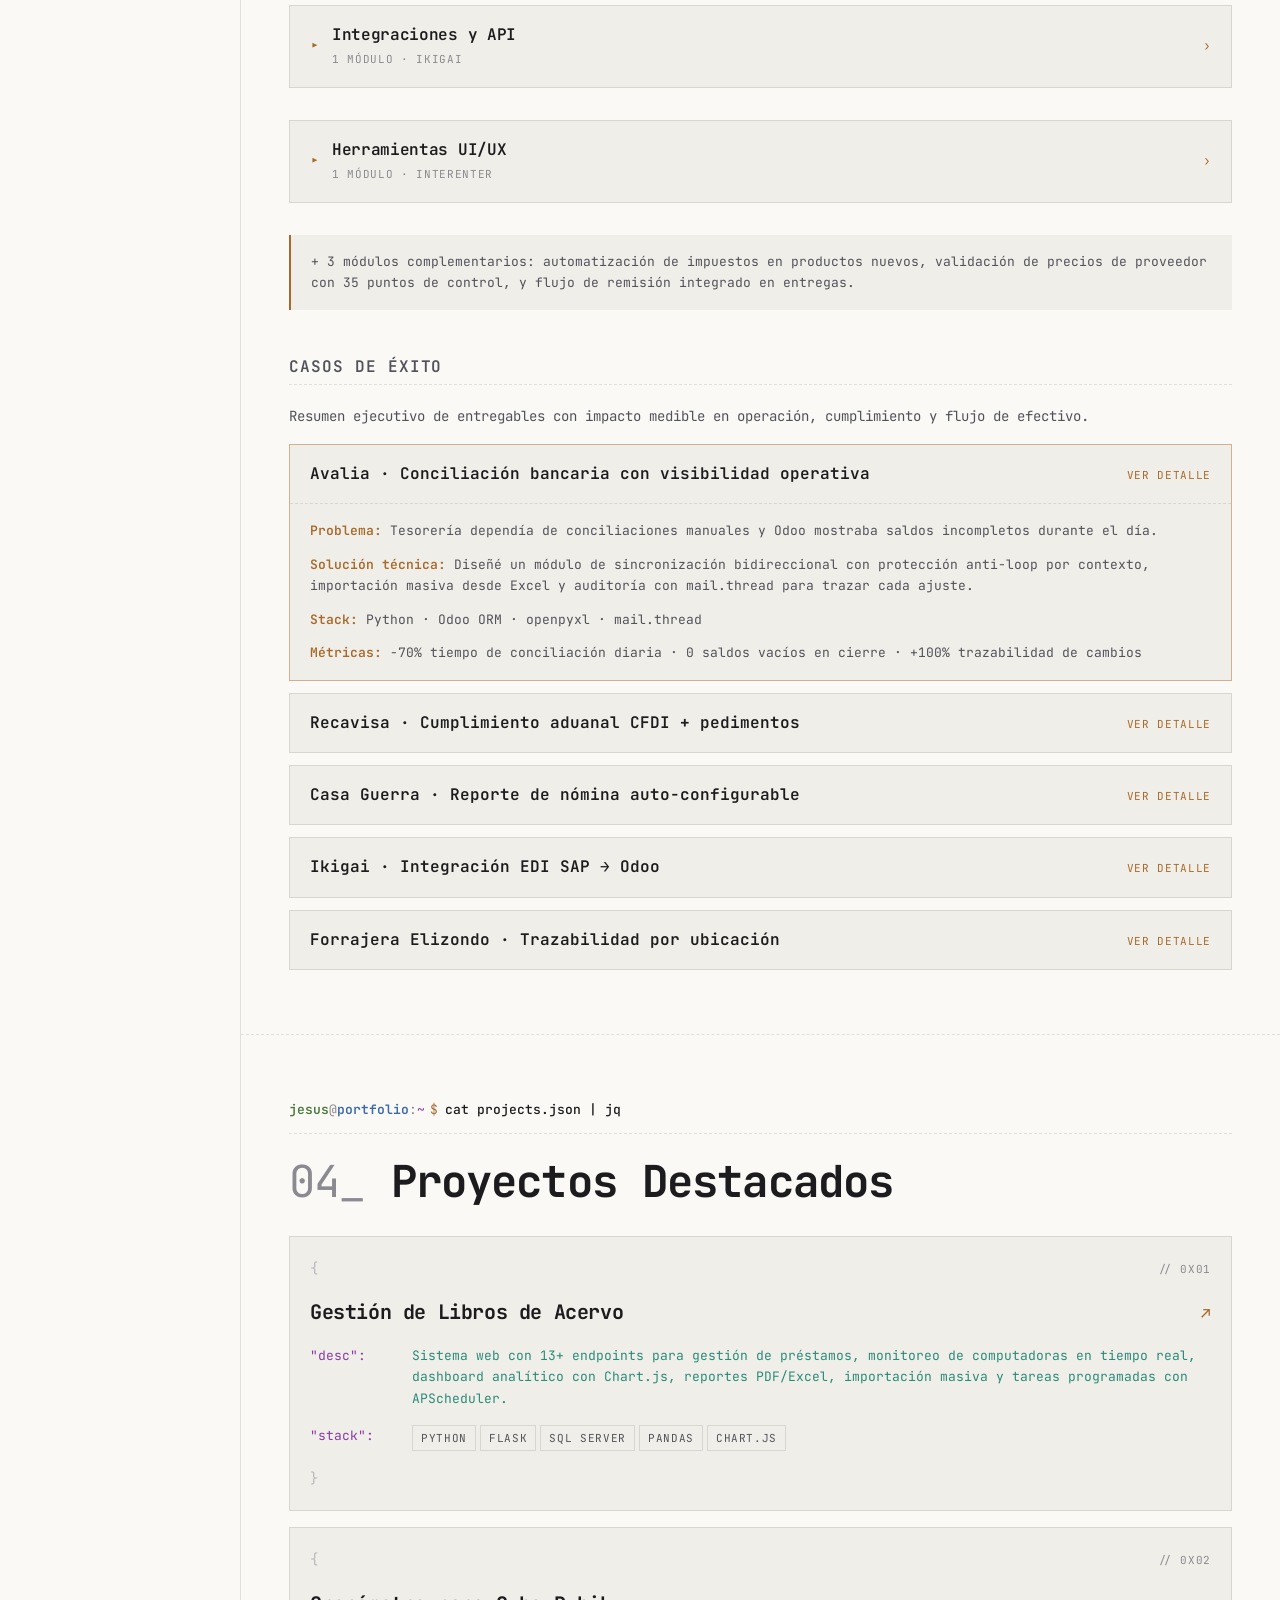
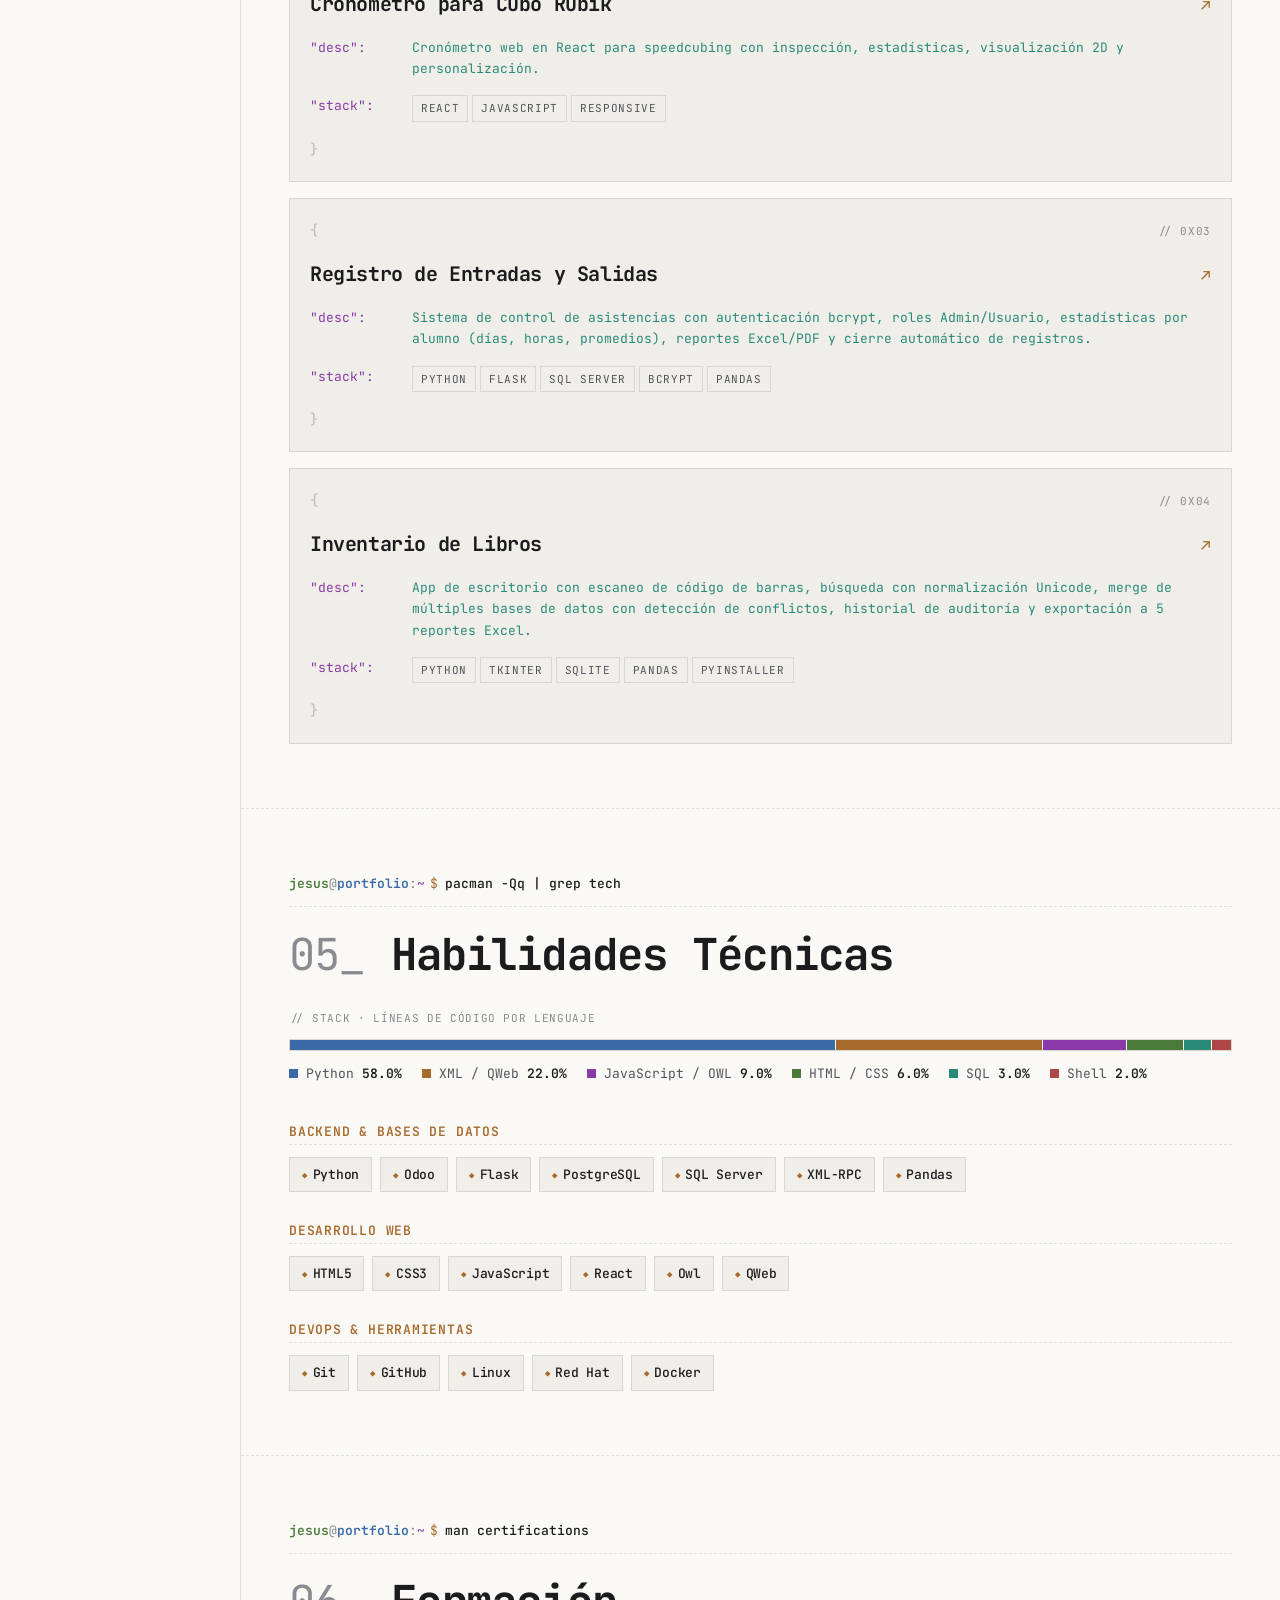
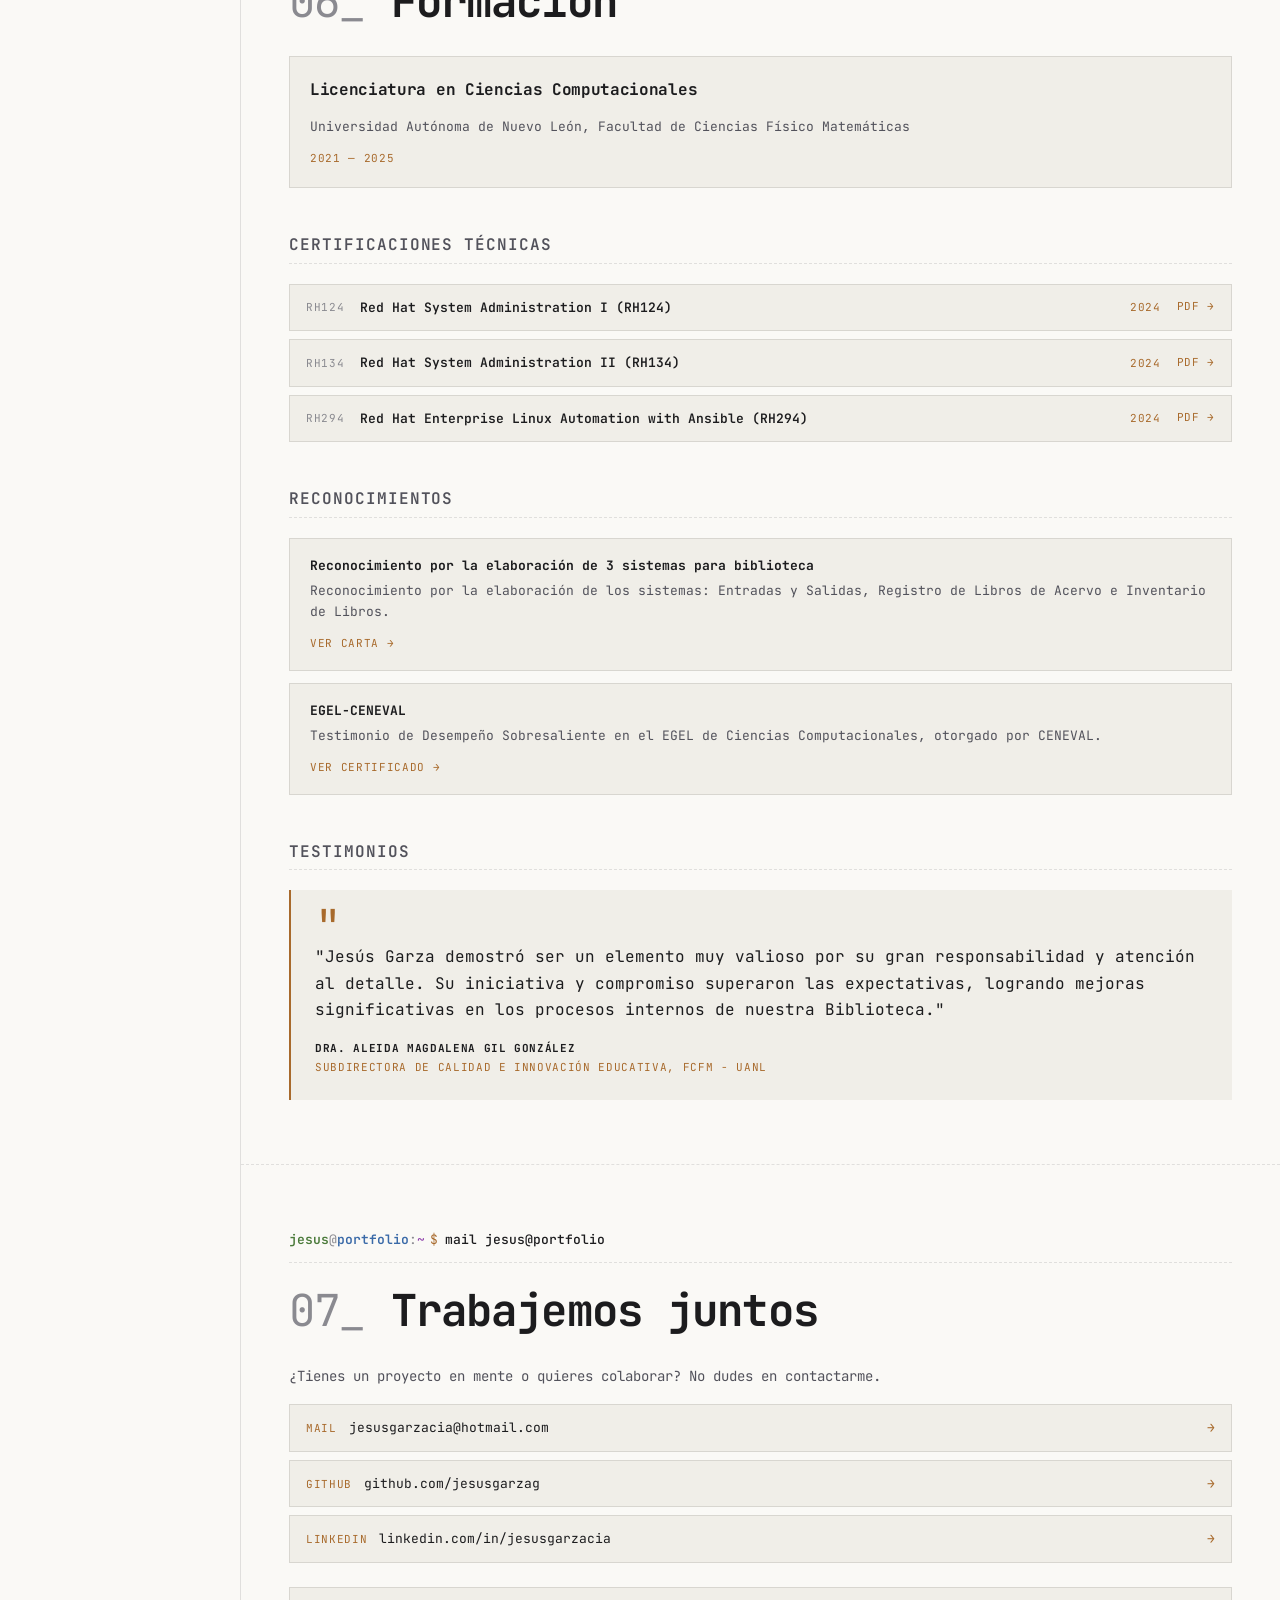
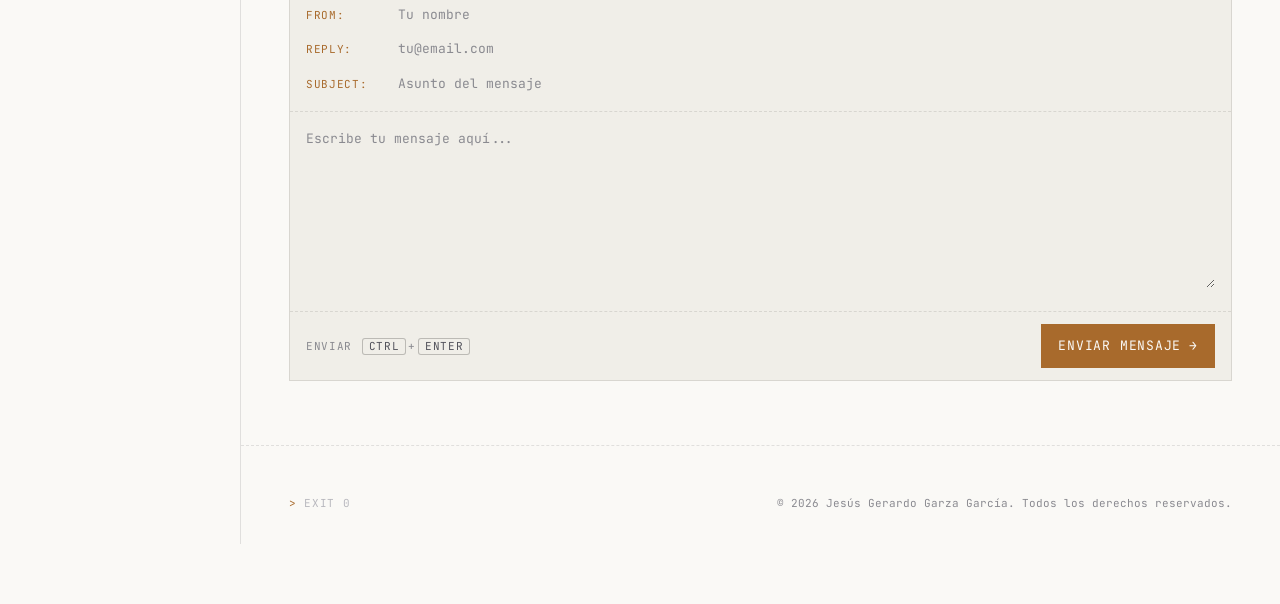
==== commit a98c3d82: "upd modules and interactive shell" ====
--- a/index.html
+++ b/index.html
@@ -4,7 +4,7 @@
   <meta charset="UTF-8">
   <meta name="viewport" content="width=device-width, initial-scale=1.0">
   <title>Jesús Garza | Backend Developer</title>
-  <meta name="description" content="Desarrollador Odoo con 17+ módulos en producción para 10 empresas. Python, PostgreSQL, OWL, CFDI y APIs REST.">
+  <meta name="description" content="Desarrollador Odoo con 23+ módulos en producción para 10 empresas. Python, PostgreSQL, OWL, CFDI y APIs REST.">
   <meta name="keywords" content="Odoo Developer, Python, PostgreSQL, OWL, CFDI, REST API, Backend Developer, Módulos Odoo, ERP, XML-RPC">
   <meta name="author" content="Jesús Gerardo Garza García">
   <meta name="google-site-verification" content="UH-ryH3ItbHpqrZ2tg2jyNeRqvWJ-3Q_sSFZ9Xyanlc">
@@ -19,14 +19,14 @@
   <!-- Open Graph -->
   <meta property="og:type" content="website">
   <meta property="og:title" content="Jesús Garza | Odoo Developer">
-  <meta property="og:description" content="17+ custom Odoo modules in production for 10 companies. Python, PostgreSQL, OWL, CFDI and REST APIs.">
+  <meta property="og:description" content="23+ custom Odoo modules in production for 10 companies. Python, PostgreSQL, OWL, CFDI and REST APIs.">
   <meta property="og:image" content="assets/images/portafolio_es.jpg">
   <meta property="og:url" content="https://jesusgarza.pages.dev/">
 
   <!-- Twitter Card -->
   <meta name="twitter:card" content="summary_large_image">
   <meta name="twitter:title" content="Jesús Garza | Odoo Developer">
-  <meta name="twitter:description" content="17+ custom Odoo modules in production for 10 companies. Python, PostgreSQL, OWL, CFDI and REST APIs.">
+  <meta name="twitter:description" content="23+ custom Odoo modules in production for 10 companies. Python, PostgreSQL, OWL, CFDI and REST APIs.">
   <meta name="twitter:image" content="assets/images/portafolio_es.jpg">
 
   <!-- JSON-LD Structured Data -->
@@ -96,7 +96,7 @@
     "@type": "ItemList",
     "name": "Featured Odoo Modules",
     "description": "Custom Odoo modules in production for 10 companies in Mexico.",
-    "numberOfItems": 17,
+    "numberOfItems": 23,
     "itemListElement": [
       {
         "@type": "ListItem", "position": 1,
@@ -202,7 +202,7 @@
         <span class="sidebar__status" data-i18n="status_available">Disponible para trabajar</span>
         <span class="sidebar__working">
           <span class="sidebar__working-key" data-i18n="now_working_label">now_working:</span>
-          <span class="sidebar__working-val" data-i18n="now_working_val">módulo de conciliación bancaria · Avalia</span>
+          <span class="sidebar__working-val">módulo IMSS/SUA · Recavisa</span>
         </span>
       </div>
 
@@ -269,7 +269,7 @@
         <h1 class="hero__name">Jesús Garza<span class="accent">_</span></h1>
         <p class="hero__role" data-i18n="hero_role">Backend Engineer · Python · Odoo</p>
         <p class="hero__tag" data-i18n="hero_desc">
-          Desarrollador Odoo con 17+ módulos en producción para 10 empresas.
+          Desarrollador Odoo con 23+ módulos en producción para 10 empresas.
           Python, PostgreSQL, OWL, CFDI y APIs REST.
         </p>
 
@@ -287,10 +287,24 @@
             <div class="neofetch__row"><span class="neofetch__key">specialty</span><span class="neofetch__val">CFDI · ERP · REST · XML-RPC</span></div>
             <div class="neofetch__row"><span class="neofetch__key">shell</span><span class="neofetch__val">/bin/zsh · vim · tmux</span></div>
             <div class="neofetch__row"><span class="neofetch__key">location</span><span class="neofetch__val">Monterrey, MX · UTC-6</span></div>
-            <div class="neofetch__row"><span class="neofetch__key">uptime</span><span class="neofetch__val" data-i18n="neofetch_uptime">17 módulos · 10 clientes · 3 certs</span></div>
+            <div class="neofetch__row"><span class="neofetch__key">uptime</span><span class="neofetch__val" data-i18n="neofetch_uptime">23 módulos · 10 clientes · 3 certs</span></div>
             <div class="neofetch__row"><span class="neofetch__key">last_push</span><span class="neofetch__val" id="ghLastPush"><span class="dim">checking github...</span></span></div>
           </div>
         </div>
+
+        <!-- ── Interactive shell ── -->
+        <section class="shell" id="shell" aria-label="Terminal interactiva">
+          <div class="shell__log" id="shellLog" aria-live="polite">
+            <div class="shell__line shell__line--sys" data-i18n="shell_welcome">Mini-shell interactiva. Escribe <b>help</b> para ver los comandos.</div>
+          </div>
+          <label class="shell__inputline" for="shellInput">
+            <span class="prompt">
+              <span class="prompt__user">jesus</span><span class="prompt__at">@</span><span class="prompt__host">portfolio</span><span class="prompt__sep">:</span><span class="prompt__path">~</span><span class="prompt__sym">$</span>
+            </span>
+            <input type="text" class="shell__input" id="shellInput" autocomplete="off" autocapitalize="off" autocorrect="off" spellcheck="false" aria-label="Comando">
+          </label>
+          <span class="shell__hint" data-i18n="shell_hint">Escribe un comando (prueba: help, ls, neofetch, sudo hire) · Tab autocompleta · ↑↓ historial</span>
+        </section>
 
         <div class="hero__cta">
           <a href="#contact" class="btn btn--primary">
@@ -351,7 +365,7 @@
           </div>
           <div class="stat">
             <span class="stat__hash">#02</span>
-            <div class="stat__num" data-target="17" data-suffix="+">0</div>
+            <div class="stat__num" data-target="23" data-suffix="+">0</div>
             <div class="stat__label" data-i18n="stat_modules">Módulos Odoo</div>
           </div>
           <div class="stat">
@@ -467,7 +481,7 @@
         </h2>
 
         <p class="ls__total">
-          <span class="ansi-green">total 17</span>
+          <span class="ansi-green">total 23</span>
           <span class="dim"> — </span>
           <span data-i18n="mod_clients">10 clientes</span>
           <span class="dim"> · </span>
@@ -476,7 +490,7 @@
 
         <div class="summary">
           <span class="chip chip--accent">v17 / v18 / v19</span>
-          <span class="chip" data-i18n="mod_total">17 módulos</span>
+          <span class="chip" data-i18n="mod_total">23 módulos</span>
           <span class="chip" data-i18n="mod_clients">10 clientes</span>
           <span class="chip" data-i18n="mod_areas">6 áreas funcionales</span>
         </div>
@@ -537,7 +551,7 @@
                   <div class="ls__tags"><span class="chip">mail.thread</span><span class="chip">openpyxl</span><span class="chip">Bidirectional Sync</span></div>
                 </div>
               </div>
-              <div class="ls__row">
+              <div class="ls__row" data-vim="aged_days">
                 <div class="ls__row-meta"><span class="ls__perm">-rw-r--r--</span><span class="ls__owner">jesus</span><span class="ls__size">v18</span></div>
                 <div>
                   <div class="ls__name" data-i18n="mod_aged_days">Visibilidad de Cartera Vencida</div>
@@ -567,6 +581,30 @@
                   <div class="ls__name" data-i18n="mod_rep">Comprobante de Pago con Cumplimiento SAT</div>
                   <div class="ls__desc" data-i18n="mod_rep_desc">Reemplazó el formato genérico de Odoo con un REP profesional que cumple 100% los requisitos del SAT. Parsing de XML CFDI 4.0 con namespaces y complemento Pagos20.</div>
                   <div class="ls__tags"><span class="chip">CFDI 4.0</span><span class="chip">XML Parsing</span><span class="chip">Pagos20</span></div>
+                </div>
+              </div>
+              <div class="ls__row" data-vim="currency">
+                <div class="ls__row-meta"><span class="ls__perm">-rw-r--r--</span><span class="ls__owner">jesus</span><span class="ls__size">v18</span></div>
+                <div>
+                  <div class="ls__name" data-i18n="mod_currency">Corrección de Tipo de Cambio MX (Banxico/DOF)</div>
+                  <div class="ls__desc" data-i18n="mod_currency_desc">Alineó el tipo de cambio con la fecha del DOF para evitar diferencias en CFDI y contabilidad. Banxico etiqueta el Fix (SF43718) con la fecha de aplicación; el módulo consulta la API SIE de Banxico y resta un día para empatar con la publicación oficial del DOF.</div>
+                  <div class="ls__tags"><span class="chip">Banxico SIE API</span><span class="chip">currency_rate_live</span><span class="chip">DOF</span></div>
+                </div>
+              </div>
+              <div class="ls__row">
+                <div class="ls__row-meta"><span class="ls__perm">-rw-r--r--</span><span class="ls__owner">jesus</span><span class="ls__size">v18</span></div>
+                <div>
+                  <div class="ls__name" data-i18n="mod_mxreports">Reportes SAT XML — Complementario y Pólizas</div>
+                  <div class="ls__desc" data-i18n="mod_mxreports_desc">Cubrió requerimientos del SAT en auditorías y devoluciones. Genera el Balance de Comprobación Complementario (TipoEnvio="C" con FechaModBal) y las Pólizas Contables del periodo por tipo de solicitud: fiscalización, compulsa, devolución y compensación.</div>
+                  <div class="ls__tags"><span class="chip">l10n_mx_reports</span><span class="chip">SAT XML</span><span class="chip">Pólizas</span></div>
+                </div>
+              </div>
+              <div class="ls__row" data-vim="intercompany">
+                <div class="ls__row-meta"><span class="ls__perm">-rw-r--r--</span><span class="ls__owner">jesus</span><span class="ls__size">v18</span></div>
+                <div>
+                  <div class="ls__name" data-i18n="mod_intercompany">Sincronización de Cancelación Intercompañía</div>
+                  <div class="ls__desc" data-i18n="mod_intercompany_desc">Eliminó facturas de proveedor huérfanas tras cancelar ventas entre empresas del grupo. Cuando se cancela una factura de cliente que generó una factura de proveedor intercompañía, propaga la cancelación a la otra empresa de forma automática.</div>
+                  <div class="ls__tags"><span class="chip">account.move</span><span class="chip">Intercompany</span><span class="chip">button_cancel</span></div>
                 </div>
               </div>
             </div>
@@ -607,6 +645,30 @@
                   <div class="ls__tags"><span class="chip">MOPER</span><span class="chip">3 Wizards</span><span class="chip">Salary Rules</span></div>
                 </div>
               </div>
+              <div class="ls__row" data-vim="sua">
+                <div class="ls__row-meta"><span class="ls__perm">-rw-r--r--</span><span class="ls__owner">jesus</span><span class="ls__size">v18</span></div>
+                <div>
+                  <div class="ls__name" data-i18n="mod_sua">Cálculo y Exportación IMSS / SUA</div>
+                  <div class="ls__desc" data-i18n="mod_sua_desc">Centralizó el cumplimiento IMSS de un patrón dentro de Odoo. Wizards de cálculo mensual y bimestral (IMSS, INFONAVIT, FONACOT), simulación, valor UMA y registro patronal, con exportación de CFDI de nómina al formato del SUA para conciliar contra el sistema del IMSS.</div>
+                  <div class="ls__tags"><span class="chip">IMSS</span><span class="chip">INFONAVIT</span><span class="chip">FONACOT</span><span class="chip">UMA</span><span class="chip">8 Wizards</span></div>
+                </div>
+              </div>
+              <div class="ls__row" data-vim="ptu">
+                <div class="ls__row-meta"><span class="ls__perm">-rw-r--r--</span><span class="ls__owner">jesus</span><span class="ls__size">v18</span></div>
+                <div>
+                  <div class="ls__name" data-i18n="mod_ptu">Cálculo de PTU</div>
+                  <div class="ls__desc" data-i18n="mod_ptu_desc">Automatizó el reparto anual de utilidades que se hacía en hojas de cálculo. Calcula la Participación de los Trabajadores en las Utilidades por días trabajados y salarios devengados, con importador desde Excel e integración con reglas de nómina y CFDI.</div>
+                  <div class="ls__tags"><span class="chip">PTU</span><span class="chip">Salary Rules</span><span class="chip">Excel Import</span></div>
+                </div>
+              </div>
+              <div class="ls__row" data-vim="timbrado">
+                <div class="ls__row-meta"><span class="ls__perm">-rw-r--r--</span><span class="ls__owner">jesus</span><span class="ls__size">v18</span></div>
+                <div>
+                  <div class="ls__name" data-i18n="mod_timbrado">Timbrado de Nómina en Paralelo</div>
+                  <div class="ls__desc" data-i18n="mod_timbrado_desc">Aceleró el timbrado masivo de nómina que se atoraba en lotes grandes. Procesa las llamadas al PAC de forma concurrente manteniendo las escrituras ORM en el hilo principal, con modo rápido (omite PDF/chatter inmediato) y una acción planificada que genera los PDFs pendientes.</div>
+                  <div class="ls__tags"><span class="chip">ThreadPoolExecutor</span><span class="chip">PAC</span><span class="chip">ir.cron</span><span class="chip">Performance</span></div>
+                </div>
+              </div>
             </div>
           </div>
 
@@ -637,7 +699,7 @@
                   <div class="ls__tags"><span class="chip">web_search_read</span><span class="chip">_auto_init</span><span class="chip">CFDI</span></div>
                 </div>
               </div>
-              <div class="ls__row">
+              <div class="ls__row" data-vim="quant_unrestrict">
                 <div class="ls__row-meta"><span class="ls__perm">-rw-r--r--</span><span class="ls__owner">jesus</span><span class="ls__size">v19</span></div>
                 <div>
                   <div class="ls__name" data-i18n="mod_quant_unrestrict">Corrección Rápida de Lotes en Inventario</div>
@@ -645,7 +707,7 @@
                   <div class="ls__tags"><span class="chip">_get_forbidden_fields</span><span class="chip">stock.quant</span></div>
                 </div>
               </div>
-              <div class="ls__row">
+              <div class="ls__row" data-vim="import_lots">
                 <div class="ls__row-meta"><span class="ls__perm">-rw-r--r--</span><span class="ls__owner">jesus</span><span class="ls__size">v19</span></div>
                 <div>
                   <div class="ls__name" data-i18n="mod_import_lots">Recepción Masiva de Series/Lotes</div>
@@ -926,6 +988,26 @@
         <h2 class="section-title">
           <span class="section-title__num">05_</span><span data-i18n="tech_skills">Habilidades Técnicas</span>
         </h2>
+
+        <div class="langs">
+          <span class="langs__label" data-i18n="stack_label">// stack · líneas de código por lenguaje</span>
+          <div class="langs__bar" role="img" aria-label="Distribución de lenguajes: Python 58%, XML/QWeb 22%, JavaScript/OWL 9%, HTML/CSS 6%, SQL 3%, Shell 2%">
+            <span class="langs__seg" style="--w:58%;--c:var(--ansi-blue)"></span>
+            <span class="langs__seg" style="--w:22%;--c:var(--ansi-yellow)"></span>
+            <span class="langs__seg" style="--w:9%;--c:var(--ansi-magenta)"></span>
+            <span class="langs__seg" style="--w:6%;--c:var(--ansi-green)"></span>
+            <span class="langs__seg" style="--w:3%;--c:var(--ansi-cyan)"></span>
+            <span class="langs__seg" style="--w:2%;--c:var(--ansi-red)"></span>
+          </div>
+          <ul class="langs__legend">
+            <li><span class="langs__dot" style="--c:var(--ansi-blue)"></span>Python <b>58.0%</b></li>
+            <li><span class="langs__dot" style="--c:var(--ansi-yellow)"></span>XML / QWeb <b>22.0%</b></li>
+            <li><span class="langs__dot" style="--c:var(--ansi-magenta)"></span>JavaScript / OWL <b>9.0%</b></li>
+            <li><span class="langs__dot" style="--c:var(--ansi-green)"></span>HTML / CSS <b>6.0%</b></li>
+            <li><span class="langs__dot" style="--c:var(--ansi-cyan)"></span>SQL <b>3.0%</b></li>
+            <li><span class="langs__dot" style="--c:var(--ansi-red)"></span>Shell <b>2.0%</b></li>
+          </ul>
+        </div>
 
         <div class="skills">
           <div class="skills__group">
@@ -1241,7 +1323,7 @@
           <dt>languages</dt>      <dd>Spanish (native) · English (advanced, C1)</dd>
           <dt>core stack</dt>     <dd>Python · PostgreSQL · Odoo 17/18/19 · Owl · QWeb · XML-RPC</dd>
           <dt>specialty</dt>      <dd>Mexican localization (CFDI 4.0, SAT, DIOT, REP, pedimentos, PTU)</dd>
-          <dt>experience</dt>     <dd>17+ modules in production · 10 companies · 6 functional areas</dd>
+          <dt>experience</dt>     <dd>23+ modules in production · 10 companies · 6 functional areas</dd>
           <dt>certifications</dt> <dd>Red Hat RHCSA (RH124 + RH134) · Ansible (RH294)</dd>
           <dt>education</dt>      <dd>BSc Computer Science · UANL FCFM · EGEL Outstanding</dd>
         </dl>
@@ -1284,7 +1366,7 @@
           inventory traceability. Reads Linux man pages for fun.
         </p>
         <p class="man__p">
-          Currently maintains <b>17+ modules</b> in production for <b>10 companies</b>,
+          Currently maintains <b>23+ modules</b> in production for <b>10 companies</b>,
           across Odoo versions <b>17, 18 and 19</b>.
         </p>
 
@@ -1305,7 +1387,7 @@
         <h3 class="man__sec">FILES</h3>
         <pre class="man__pre"><span class="ansi-cyan">~/about.md</span>          biography &amp; intro
 <span class="ansi-cyan">~/experience/</span>       roles, dates, responsibilities
-<span class="ansi-cyan">~/modules/odoo/</span>     17 production-grade Odoo modules
+<span class="ansi-cyan">~/modules/odoo/</span>     23 production-grade Odoo modules
 <span class="ansi-cyan">~/projects.json</span>     side projects (open source &amp; web)
 <span class="ansi-cyan">~/.cv.pdf</span>           résumé (es / en)</pre>
 
--- a/css/terminal.css
+++ b/css/terminal.css
@@ -71,6 +71,57 @@
   animation: caret-pulse 1.06s steps(2) infinite;
 }
 .typed.is-done::after { display: none; }
+
+/* ── Interactive shell (hero) ──────────────────────────── */
+.shell {
+  margin: var(--sp-8) 0 var(--sp-6);
+  max-width: 720px;
+  border: 1px solid var(--border);
+  background: var(--bg-soft);
+}
+.shell__log {
+  display: flex;
+  flex-direction: column;
+  gap: 2px;
+  max-height: 230px;
+  overflow-y: auto;
+  padding: var(--sp-4) var(--sp-4) var(--sp-2);
+  font-size: var(--fs-sm);
+}
+.shell__line {
+  white-space: pre-wrap;
+  word-break: break-word;
+  line-height: var(--lh-snug);
+  color: var(--text-dim);
+}
+.shell__line--cmd  { color: var(--text); }
+.shell__line--cmd .shell__ps { color: var(--ansi-green); margin-right: var(--sp-2); }
+.shell__line--sys  { color: var(--text-muted); }
+.shell__line--err  { color: var(--ansi-red); }
+
+.shell__inputline {
+  display: flex;
+  align-items: center;
+  gap: var(--sp-2);
+  padding: var(--sp-3) var(--sp-4);
+  border-top: 1px dashed var(--border);
+  cursor: text;
+}
+.shell__inputline .prompt { flex: 0 0 auto; }
+.shell__input {
+  flex: 1 1 auto;
+  min-width: 0;
+  font-family: var(--mono);
+  font-size: var(--fs-sm);
+  color: var(--text);
+  caret-color: var(--accent);
+}
+.shell__hint {
+  display: block;
+  padding: 0 var(--sp-4) var(--sp-3);
+  font-size: var(--fs-xs);
+  color: var(--text-faint);
+}
 
 /* ── Top bar (window chrome) ──────────────────────────── */
 .topbar {
--- a/css/components.css
+++ b/css/components.css
@@ -272,6 +272,27 @@
 }
 .ls__row:last-child { border-bottom: 0; }
 .ls__row:hover { background: var(--bg-elevated); }
+
+/* Filas con código real abrible en vim */
+.ls__row--vim { cursor: pointer; position: relative; }
+.ls__row--vim::after {
+  content: 'vim ↵';
+  position: absolute;
+  top: var(--sp-3);
+  right: var(--sp-4);
+  font-size: 10px;
+  letter-spacing: var(--tracking-loose);
+  text-transform: uppercase;
+  color: var(--accent);
+  background: var(--accent-soft);
+  border: 1px solid var(--border-accent);
+  padding: 1px 6px;
+  opacity: 0;
+  transition: opacity var(--t-fast);
+  pointer-events: none;
+}
+.ls__row--vim:hover::after { opacity: 1; }
+.ls__row--vim:hover .ls__name { color: var(--accent); }
 
 .ls__row-meta {
   display: flex;
@@ -499,6 +520,57 @@
 .skill:hover {
   border-color: var(--border-accent);
   background: var(--accent-soft);
+}
+
+/* ── Languages bar (linguist-style) ────────────────────── */
+.langs {
+  margin: var(--sp-2) 0 var(--sp-10);
+}
+.langs__label {
+  display: block;
+  font-size: var(--fs-xs);
+  color: var(--text-muted);
+  letter-spacing: var(--tracking-loose);
+  text-transform: uppercase;
+  margin-bottom: var(--sp-3);
+}
+.langs__bar {
+  display: flex;
+  width: 100%;
+  height: 12px;
+  background: var(--bg-soft);
+  border: 1px solid var(--border);
+  overflow: hidden;
+}
+.langs__seg {
+  width: 0;                       /* animado al revelar la sección */
+  background: var(--c);
+  transition: width 0.9s cubic-bezier(0.4, 0, 0.2, 1);
+  border-right: 1px solid var(--bg);
+}
+.langs__seg:last-child { border-right: 0; }
+.section.is-visible .langs__seg { width: var(--w); }
+
+.langs__legend {
+  display: flex;
+  flex-wrap: wrap;
+  gap: var(--sp-2) var(--sp-5);
+  margin-top: var(--sp-3);
+  font-size: var(--fs-sm);
+  color: var(--text-dim);
+}
+.langs__legend li {
+  display: inline-flex;
+  align-items: center;
+  gap: var(--sp-2);
+  font-variant-numeric: tabular-nums;
+}
+.langs__legend b { color: var(--text); font-weight: 600; }
+.langs__dot {
+  width: 9px;
+  height: 9px;
+  background: var(--c);
+  display: inline-block;
 }
 
 /* ── Education / certs ─────────────────────────────────── */
--- a/css/responsive.css
+++ b/css/responsive.css
@@ -36,26 +36,61 @@
 
   .sidebar {
     position: fixed;
-    top: var(--topbar-h);
+    top: 0;
     left: 0;
-    width: min(280px, 78vw);
-    height: calc(100vh - var(--topbar-h));
+    width: min(280px, 80vw);
+    height: 100vh;
+    height: 100dvh;            /* dynamic viewport — handles mobile URL bar */
     background: var(--bg);
     border-right: 1px solid var(--border-strong);
     transform: translateX(-100%);
     transition: transform var(--t-base);
     z-index: var(--z-overlay);
-    padding: var(--sp-6) var(--sp-4) var(--sp-4);
+    /* Brand sits right under the topbar with minimal breathing room */
+    padding: calc(var(--topbar-h) + 4px) var(--sp-4) var(--sp-2);
+    overflow-y: auto;
+    -webkit-overflow-scrolling: touch;
+    gap: var(--sp-3);          /* tighter than desktop's --sp-8 */
   }
   .sidebar.is-open { transform: translateX(0); }
+  .sidebar__brand {
+    padding-bottom: var(--sp-2);
+    gap: 2px;
+  }
+  .sidebar__working {
+    margin-top: 4px;
+    padding-top: 4px;
+  }
+  .sidebar__bottom {
+    padding-top: var(--sp-2);
+    gap: var(--sp-2);
+  }
+  .cmdlist__label {
+    padding: 0;
+    margin-bottom: 4px;
+  }
+  .cmd { padding: 4px 8px; }
 
   .sidebar-toggle { display: inline-flex; }
 
-  .topbar { padding: 0 var(--sp-3); }
+  .topbar {
+    /* Override the desktop grid: in mobile, use flex with space-between.
+       (The grid was sending topbar__right to column 2 once title was hidden.) */
+    display: flex;
+    justify-content: space-between;
+    align-items: center;
+    padding: 0 var(--sp-3);
+    gap: var(--sp-2);
+  }
   .topbar__title { display: none; }
   .topbar__clock { display: none; }
   .topbar__dots { display: none; }
-  .topbar__right { gap: var(--sp-2); }
+  .topbar__left { justify-self: auto; }
+  .topbar__right {
+    gap: var(--sp-2);
+    justify-self: auto;
+    margin-left: auto;             /* defensive: stick to the right edge */
+  }
   .topbar__btn { padding: 4px 6px; }
   .topbar__btn .kbd { display: none; }
 
@@ -146,24 +181,192 @@
   }
   .branches__count { margin-left: 0; }
 
+  /* ── Cheatsheet ──────────────────────────────────────── */
+  .cheatsheet { padding: 4vh var(--sp-3) var(--sp-6); }
   .cheatsheet__grid {
     grid-template-columns: 1fr;
     padding: var(--sp-3);
-  }
-
-  .history {
-    padding: 6vh var(--sp-3) var(--sp-6);
-  }
-
-  .history__body {
-    padding: var(--sp-3);
-  }
-
+    gap: var(--sp-3);
+  }
+  .cheatsheet__group { padding: var(--sp-3); }
+  /* Stack kbd group above its description so wide combos don't squeeze the text */
+  .cheatsheet__group li {
+    grid-template-columns: 1fr;
+    align-items: flex-start;
+    gap: 4px;
+    padding-bottom: var(--sp-2);
+    border-bottom: 1px dashed var(--border);
+  }
+  .cheatsheet__group li:last-child { border-bottom: 0; padding-bottom: 0; }
+  .cheatsheet__group li span:first-child {
+    flex-wrap: wrap;
+    gap: 3px;
+  }
+  .cheatsheet__group li kbd {
+    font-size: 10px;
+    padding: 2px 5px;
+  }
+
+  /* ── History ─────────────────────────────────────────── */
+  .history { padding: 6vh var(--sp-3) var(--sp-6); }
+  .history__body { padding: var(--sp-3); }
+
+  /* ── Case studies ────────────────────────────────────── */
   .case__summary {
     align-items: flex-start;
     flex-direction: column;
     gap: var(--sp-2);
   }
+
+  /* ── Rubik in mobile: bigger taps + readable stats ───── */
+  .rubik__bar { padding: var(--sp-3) var(--sp-3); gap: var(--sp-3); }
+  .rubik__moves {
+    grid-template-columns: repeat(4, 1fr);
+    gap: 6px;
+  }
+  .rubik__moves button {
+    padding: 12px 0;            /* bigger tap target */
+    font-size: var(--fs-md);
+    min-height: 40px;
+  }
+  .rubik__actions {
+    display: grid;
+    grid-template-columns: 1fr 1fr 1fr;
+    gap: 6px;
+  }
+  .rubik__actions .btn {
+    padding: 10px 6px;
+    font-size: var(--fs-xs);
+    justify-content: center;
+    width: 100%;
+  }
+  .rubik__stats {
+    display: grid;
+    grid-template-columns: 1fr 1fr;
+    gap: 6px var(--sp-3);
+    font-size: var(--fs-xs);
+  }
+  .rubik__stat { display: flex; gap: 4px; min-width: 0; overflow: hidden; }
+  /* Footer hint can wrap freely in mobile */
+  .rubik .branches__hint { white-space: normal; line-height: 1.5; }
+
+  /* ── Topbar on mobile: icon-only buttons ─────────────── */
+  .topbar__btn { gap: 0; }
+  /* Hide non-icon labels (anything not aria-hidden); icons remain visible */
+  .topbar__btn > span:not([aria-hidden="true"]) { display: none; }
+
+  /* ── Build log: wrap, no horizontal scroll ───────────── */
+  .build { padding: 4vh var(--sp-3) var(--sp-6); }
+  .build__head { padding: var(--sp-3) var(--sp-3); flex-wrap: wrap; gap: var(--sp-2); }
+  .build__log {
+    padding: var(--sp-3) var(--sp-3);
+    font-size: 10px;
+    line-height: 1.55;
+  }
+  .build__line {
+    white-space: pre-wrap;
+    word-break: break-word;
+  }
+  .build__foot {
+    padding: var(--sp-2) var(--sp-3);
+    font-size: 10px;
+    word-break: break-word;
+  }
+
+  /* ── Vim: wrap long lines instead of horizontal scroll ── */
+  .vim { padding: 4vh var(--sp-3) var(--sp-6); }
+  .vim__tabs { overflow-x: auto; -webkit-overflow-scrolling: touch; }
+  .vim__tab { padding: 6px 10px; font-size: 10px; white-space: nowrap; }
+  .vim__buffer {
+    font-size: 11px;
+    padding: var(--sp-2) 0;
+    height: 56vh;
+    max-height: none;
+    /* Wrap long lines preserving indentation; no horizontal scroll on the modal. */
+    white-space: pre-wrap;
+    word-break: break-word;
+    overflow-wrap: anywhere;
+  }
+  .vim__buffer .line {
+    /* minmax(0, 1fr) lets the code column shrink and wrap inside the grid. */
+    grid-template-columns: 3ch minmax(0, 1fr);
+    gap: var(--sp-2);
+    padding: 0 var(--sp-2);
+  }
+  .vim__buffer .line .src,
+  .vim__buffer .line span:last-child {
+    min-width: 0;
+    word-break: break-word;
+    overflow-wrap: anywhere;
+  }
+  .vim__status {
+    grid-template-columns: auto 1fr auto;
+    gap: var(--sp-2);
+    padding: 4px var(--sp-2);
+    font-size: 10px;
+  }
+  .vim__mode { padding: 2px 6px; }
+
+  /* ── Htop: tabla compacta — colapsa columnas menos críticas ── */
+  .htop { padding: 4vh var(--sp-3) var(--sp-6); }
+  .htop__head { padding: var(--sp-3) var(--sp-3); }
+  .htop__bars { padding: var(--sp-2) var(--sp-3); }
+  .htop__bar { font-size: 10px; }
+  .htop__bar-track { height: 10px; }
+  .htop__bar-num { min-width: 60px; font-size: 10px; }
+  .htop__meta { font-size: 10px; gap: var(--sp-2); }
+  .htop__table { font-size: 10px; }
+  .htop__table th,
+  .htop__table td { padding: 4px var(--sp-2); }
+  /* Hide PID, USER, MEM%, TIME+ — keep CPU% and COMMAND */
+  .htop__table th:nth-child(1), .htop__table td:nth-child(1),
+  .htop__table th:nth-child(2), .htop__table td:nth-child(2),
+  .htop__table th:nth-child(4), .htop__table td:nth-child(4),
+  .htop__table th:nth-child(5), .htop__table td:nth-child(5) {
+    display: none;
+  }
+  .htop__foot {
+    padding: var(--sp-2) var(--sp-3);
+    gap: var(--sp-2);
+    font-size: 9px;
+    flex-wrap: wrap;
+  }
+  .htop__foot kbd { font-size: 9px; padding: 1px 4px; }
+
+  /* ── Man page: smaller padding, code blocks scroll inside ── */
+  .man { padding: 4vh var(--sp-3) var(--sp-6); }
+  .man__topbar { padding: var(--sp-2) var(--sp-3); }
+  .man__title { font-size: 9px; }
+  .man__body { padding: var(--sp-3) var(--sp-3); font-size: 12px; }
+  .man__pre {
+    font-size: 11px;
+    overflow-x: auto;
+    white-space: pre;
+    -webkit-overflow-scrolling: touch;
+  }
+  .man__dl { grid-template-columns: 1fr; gap: 2px var(--sp-2); }
+  .man__dl dt { font-size: 11px; }
+
+  /* ── Hire: tighter padding, single column dl ─────────── */
+  .hire { padding: 4vh var(--sp-3) var(--sp-6); }
+  .hire__head { padding: var(--sp-3); }
+  .hire__body { padding: var(--sp-3); }
+  .hire__grid {
+    grid-template-columns: 1fr;
+    gap: 2px var(--sp-2);
+  }
+  .hire__grid dt {
+    font-size: 11px;
+    padding-top: var(--sp-2);
+  }
+  .hire__grid dd { padding-bottom: var(--sp-1); border-bottom: 1px dashed var(--border); }
+  .hire__grid dd:last-child { border-bottom: 0; }
+  .hire__link { font-size: 11px; padding: 8px 10px; word-break: break-word; }
+
+  /* ── Scheme picker compact ───────────────────────────── */
+  .scheme-picker { padding: 4vh var(--sp-3) var(--sp-6); }
+  .scheme-picker__list { padding: var(--sp-3); }
+  .scheme { padding: var(--sp-2) var(--sp-3); }
 }
 
 /* ── Small mobile ──────────────────────────────────────── */
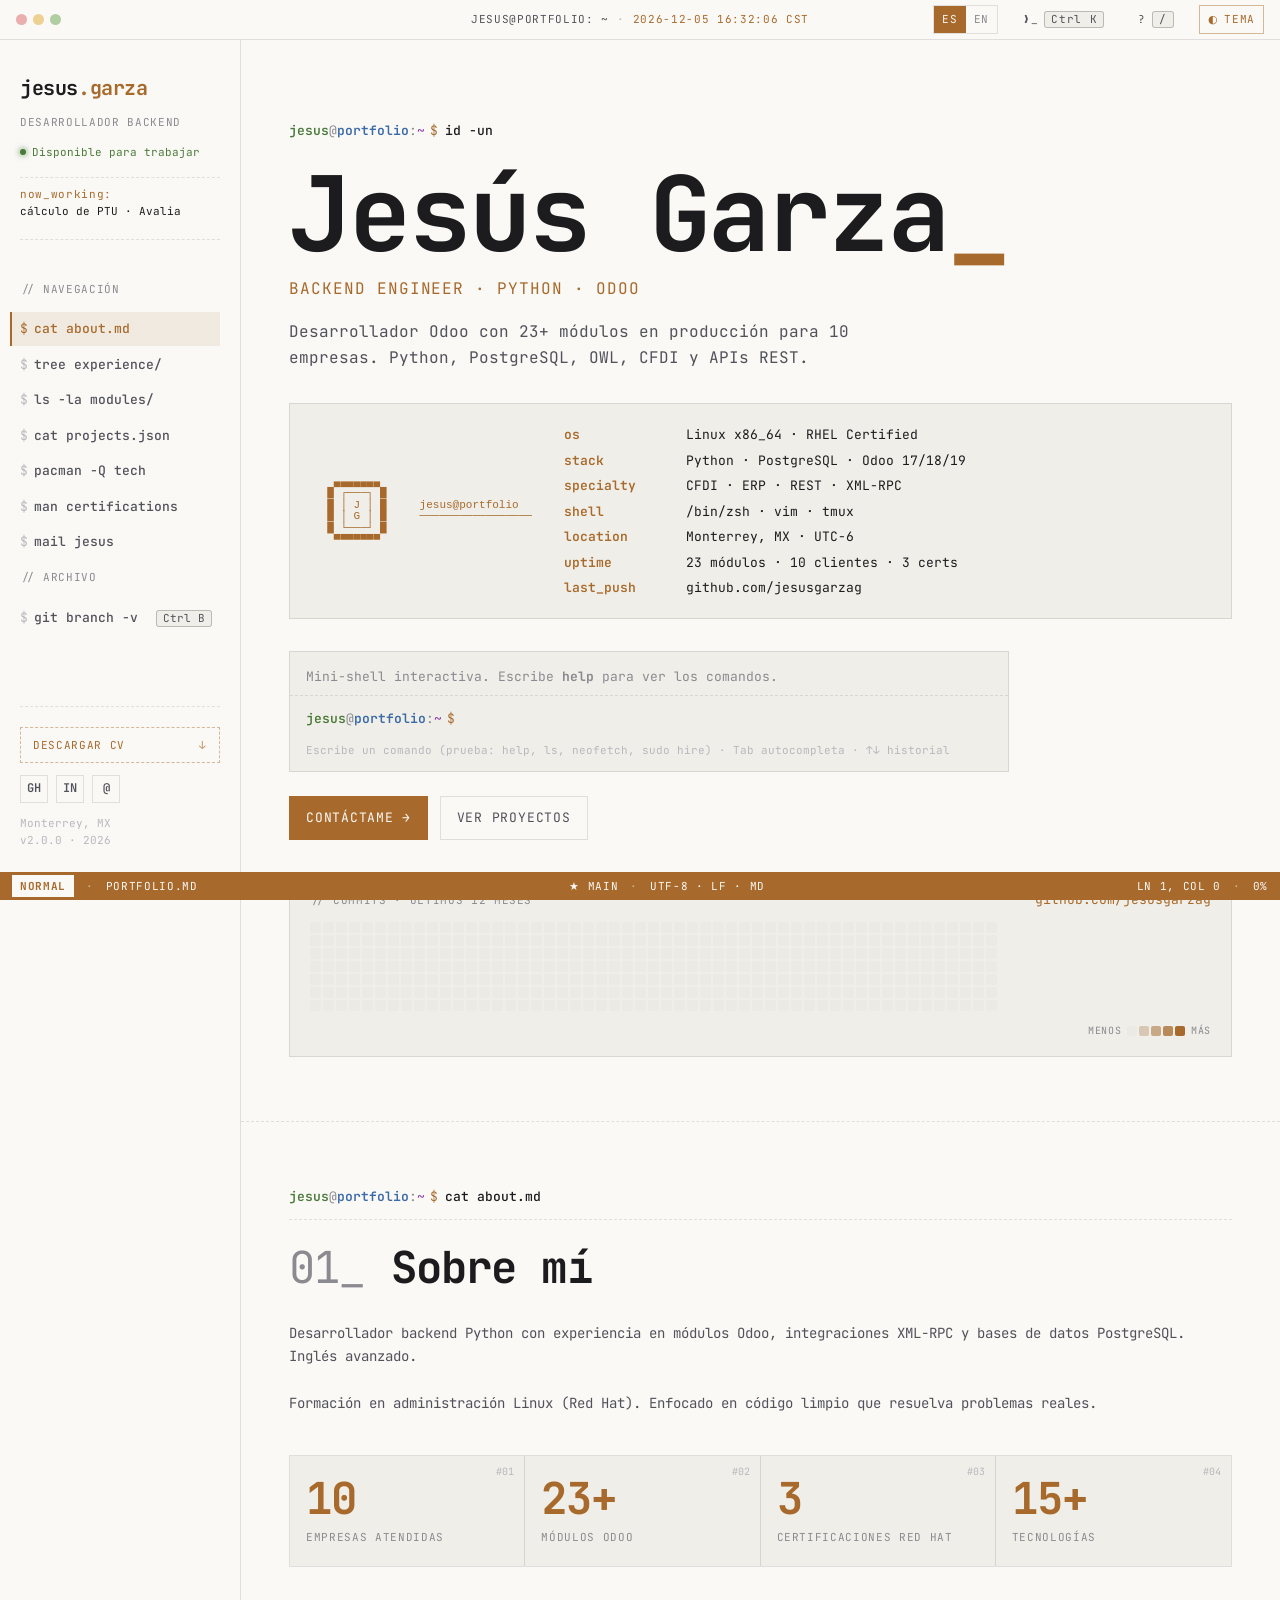
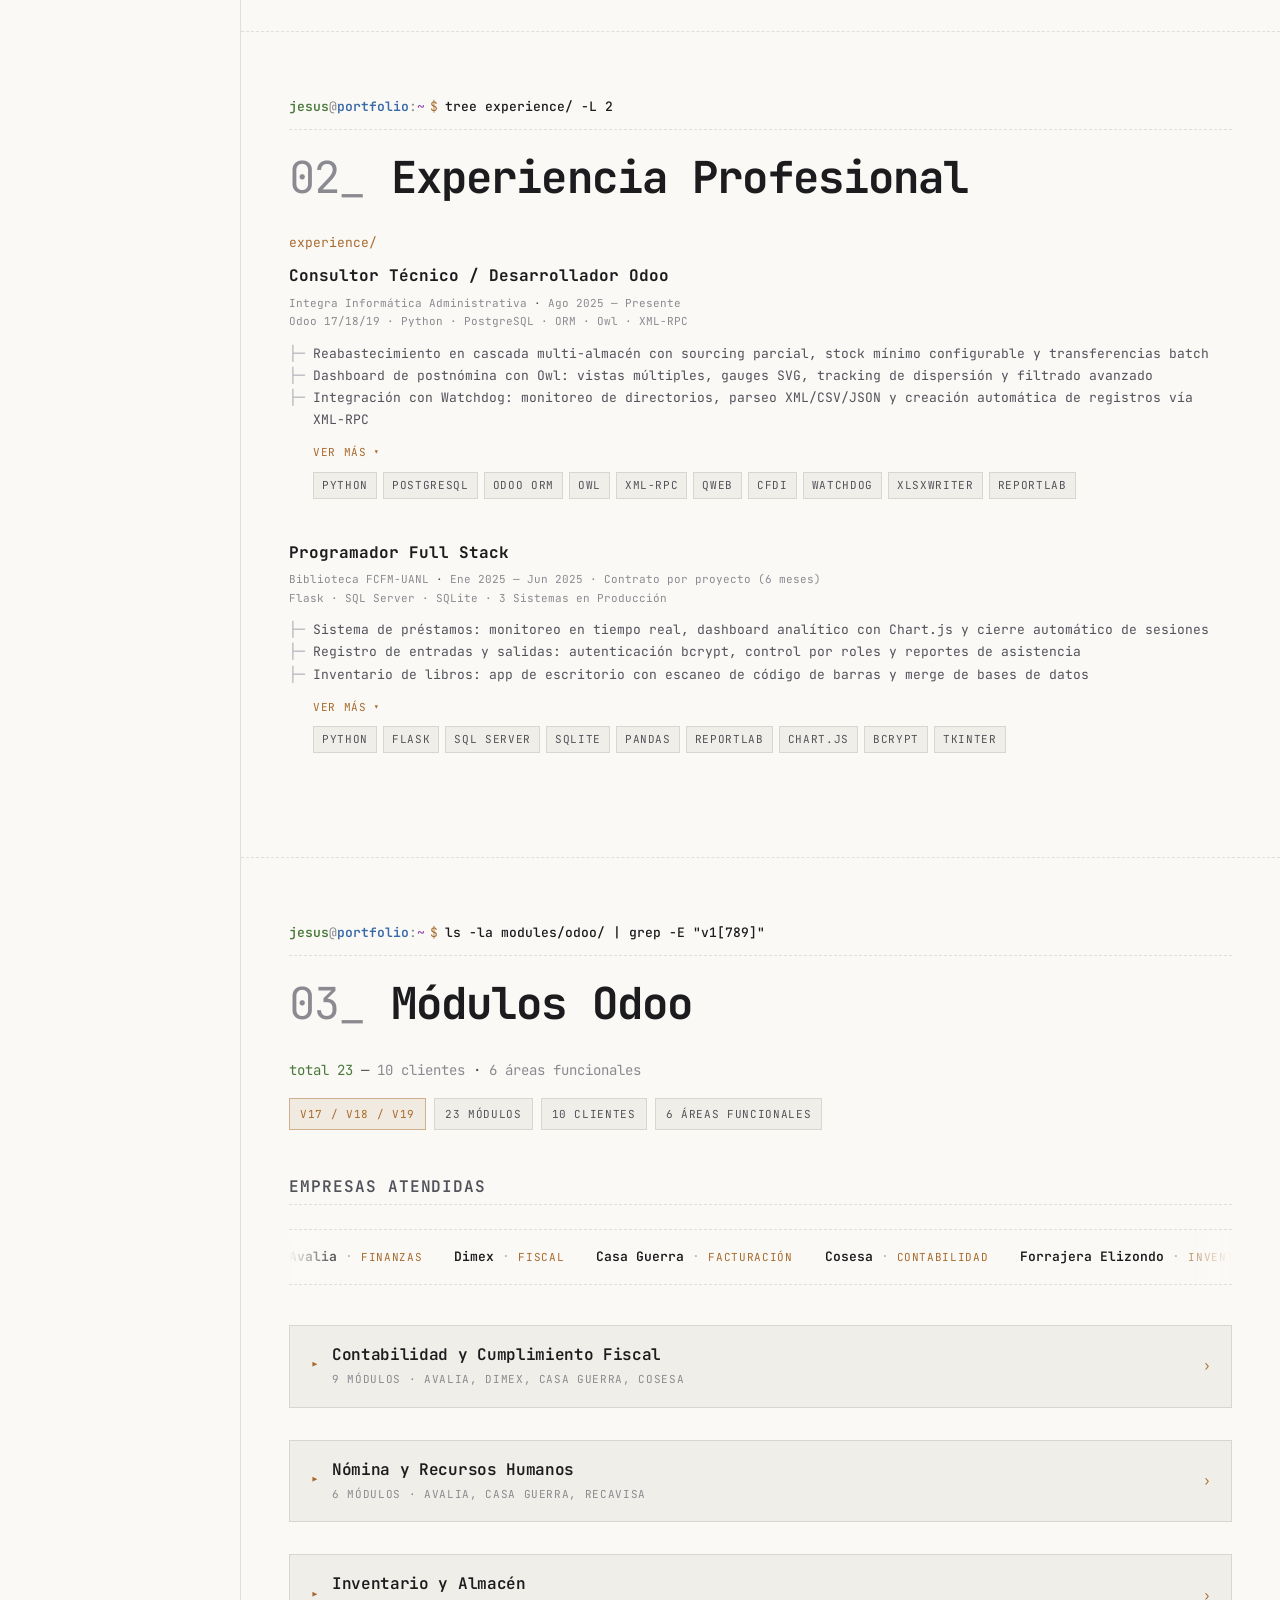
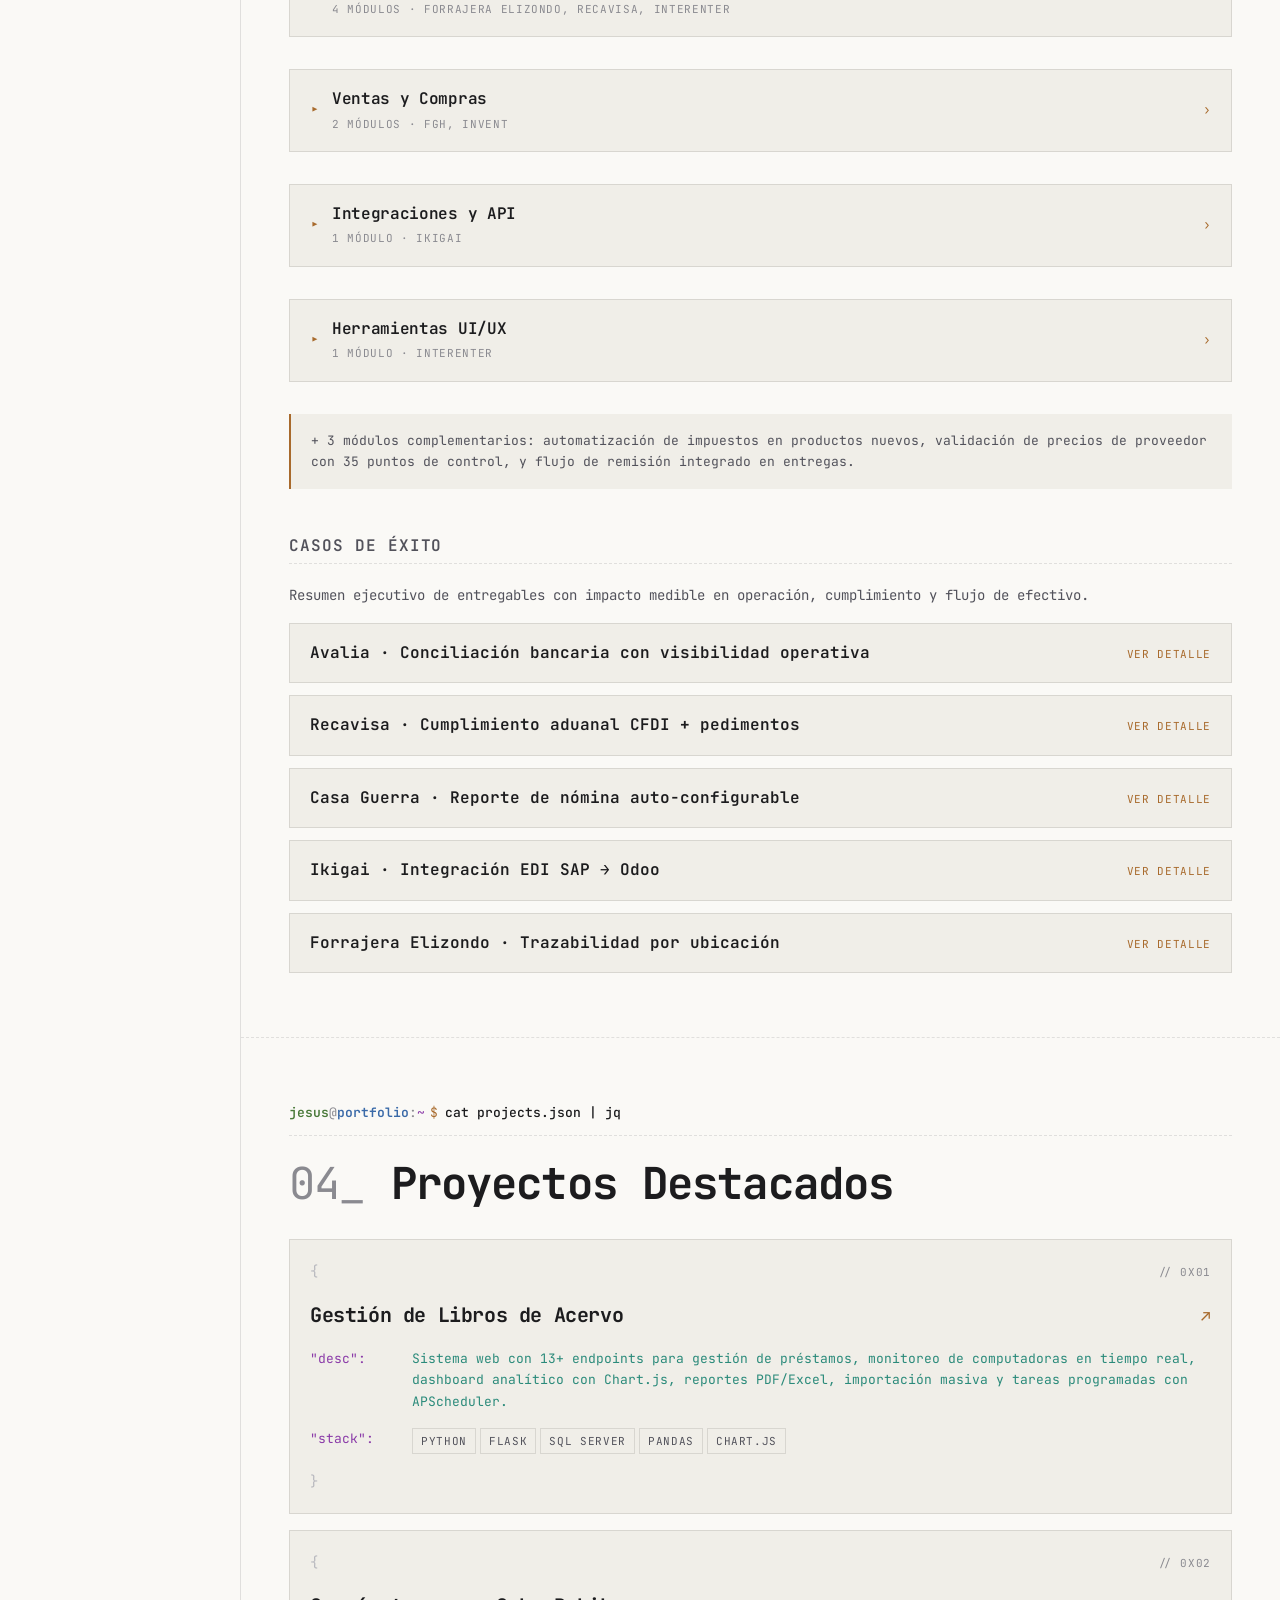
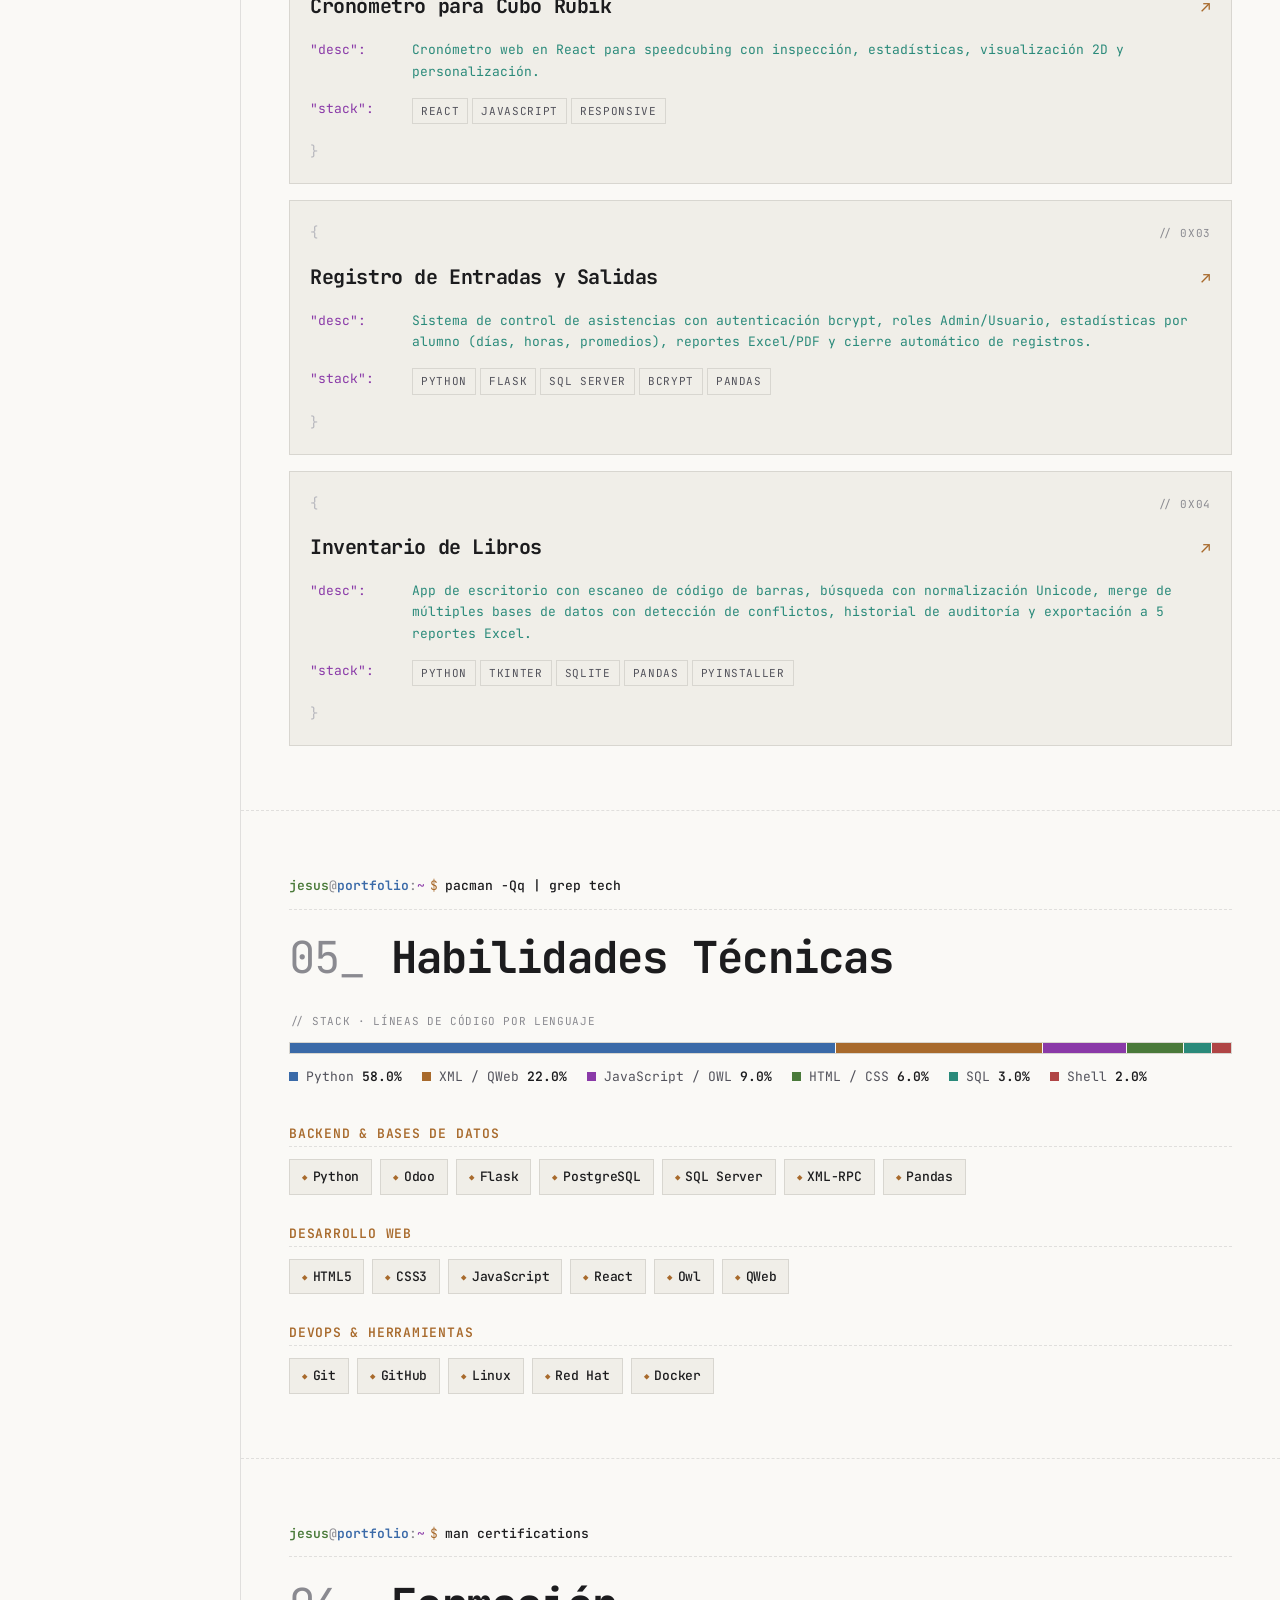
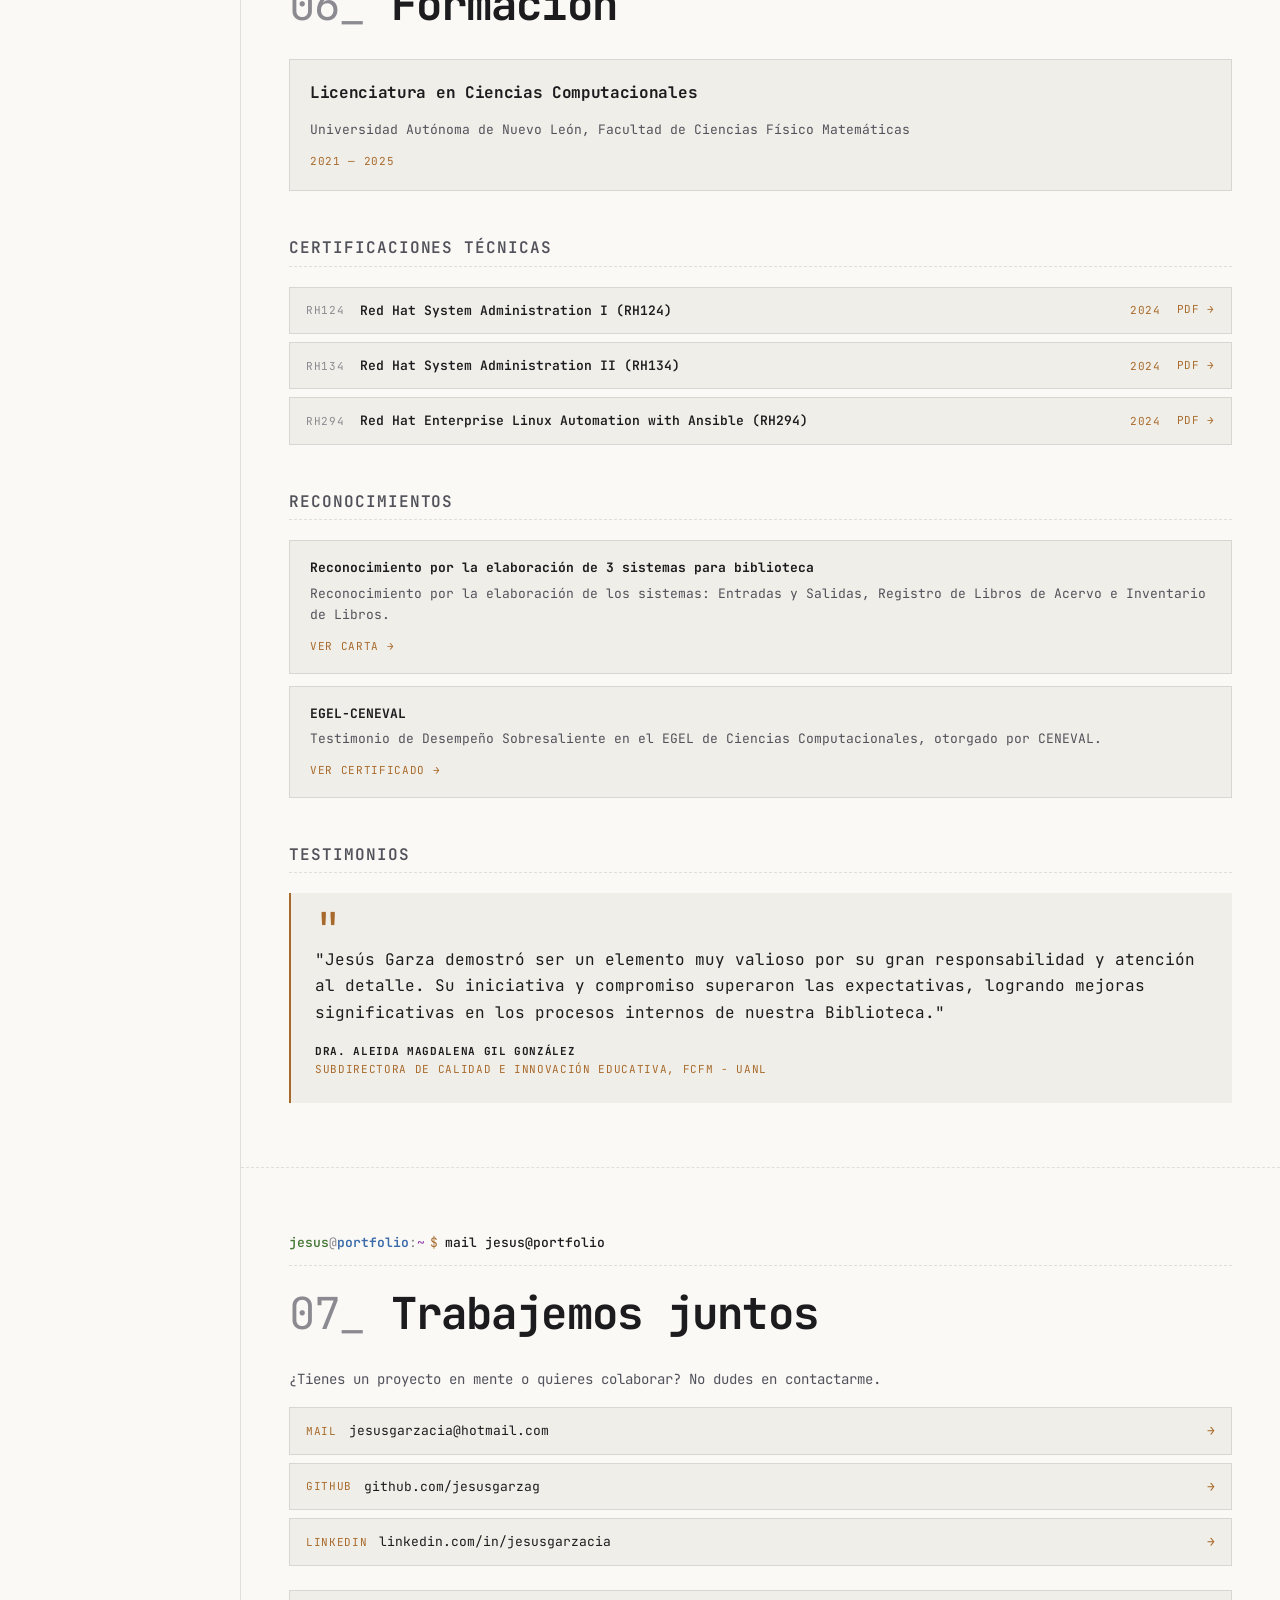
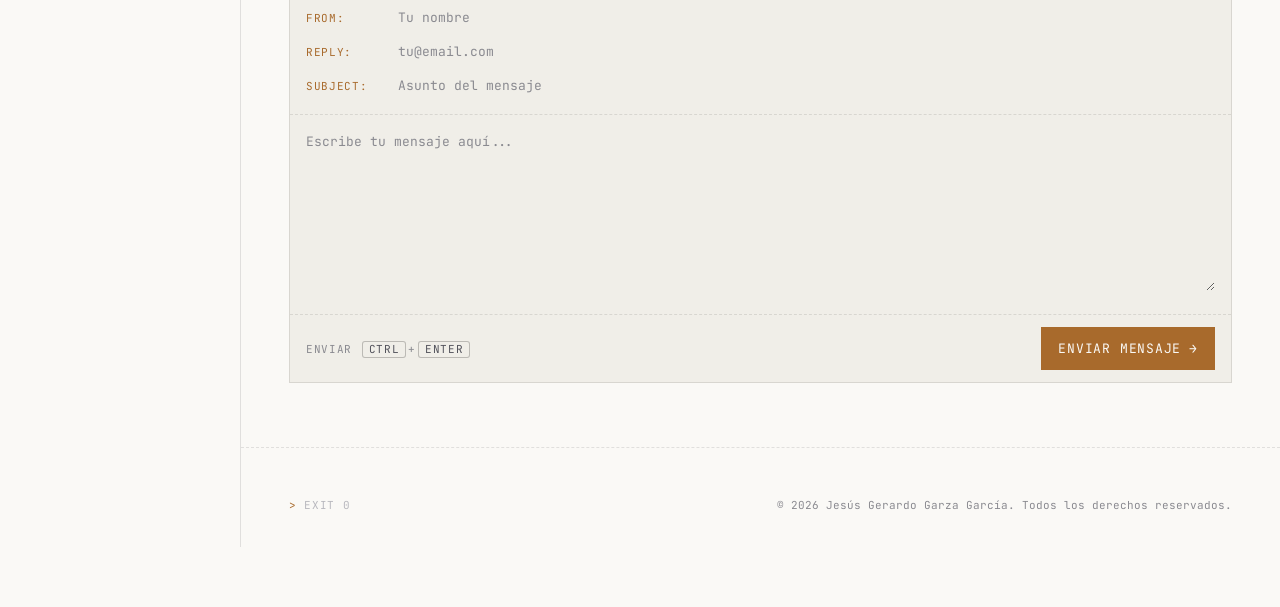
==== commit 0feb0a77: "rem imagenes no usadas y fix de responsive" ====
--- a/index.html
+++ b/index.html
@@ -802,7 +802,7 @@
         </p>
 
         <div class="success-cases" id="successCases">
-          <details class="case" open>
+          <details class="case">
             <summary class="case__summary">
               <span class="case__title" data-i18n="case_avalia_title">Avalia · Conciliación bancaria con visibilidad operativa</span>
               <span class="case__hint" data-i18n="case_expand_hint">toggle</span>
--- a/css/responsive.css
+++ b/css/responsive.css
@@ -396,3 +396,66 @@
   }
 }
 
+/* ============================================================
+   PRINT — exporta la página como un CV/resumen limpio (Ctrl+P)
+   ============================================================ */
+@media print {
+  /* Paleta a papel: fondo blanco, texto oscuro, sin acento chillón */
+  :root,
+  [data-theme],
+  body,
+  body.light {
+    --bg: #ffffff; --bg-soft: #ffffff; --bg-elevated: #ffffff; --bg-overlay: #ffffff;
+    --text: #111111; --text-dim: #333333; --text-muted: #555555; --text-faint: #777777;
+    --border: #cccccc; --border-strong: #999999; --border-accent: #999999;
+    --accent: #111111; --accent-hover: #111111; --accent-soft: #f2f2f2; --accent-line: #cccccc;
+    --ansi-green: #222; --ansi-red: #222; --ansi-yellow: #222;
+    --ansi-blue: #222; --ansi-magenta: #222; --ansi-cyan: #222;
+  }
+
+  @page { margin: 14mm; }
+
+  html, body { background: #fff !important; color: #111 !important; }
+  body { font-size: 10.5pt; line-height: 1.4; }
+  body::before { display: none !important; }   /* scanlines */
+
+  /* Ocultar cromo, herramientas y overlays */
+  .topbar, .sidebar, .sidebar-backdrop, .statusbar,
+  .palette, .branches, .scheme-picker, .build, .vim, .hire, .man,
+  .htop, .rubik, .dev-panel, .cheatsheet, .history,
+  .shell, .contrib, .clients,
+  .hero__prompt, .hero__cta, .section__prompt, .neofetch__ascii,
+  .btn, .tree__expand, .ls__group-arrow, .ls__group-icon,
+  .case__hint, .footer__exit {
+    display: none !important;
+  }
+
+  /* Una sola columna, sin sidebar */
+  .page { display: block !important; }
+  .page__main { padding: 0 !important; max-width: 100% !important; margin: 0 !important; }
+  .section { padding: 10pt 0 !important; border: 0 !important; }
+
+  /* Revelar todo el contenido oculto/colapsable */
+  [data-reveal], [data-reveal-stagger] { opacity: 1 !important; transform: none !important; }
+  .ls__group { border-color: #ccc !important; break-inside: avoid; }
+  .ls__group-body { display: block !important; padding: 0 !important; }
+  .tree__hidden { display: block !important; max-height: none !important; }
+  .langs__seg { width: var(--w) !important; }
+
+  /* Abrir todas las tarjetas de casos de éxito */
+  .case__body { display: block !important; }
+  summary { list-style: none; }
+  summary::-webkit-details-marker { display: none; }
+
+  /* Evitar cortes feos entre páginas */
+  .ls__row, .tree__branch, .case, .cert, .recognition,
+  .project, .education, .testimonial, .stat {
+    break-inside: avoid;
+    page-break-inside: avoid;
+  }
+  .section-title { break-after: avoid; page-break-after: avoid; }
+
+  /* Enlaces en negro, sin decoración */
+  a { color: #111 !important; text-decoration: none !important; }
+}
+
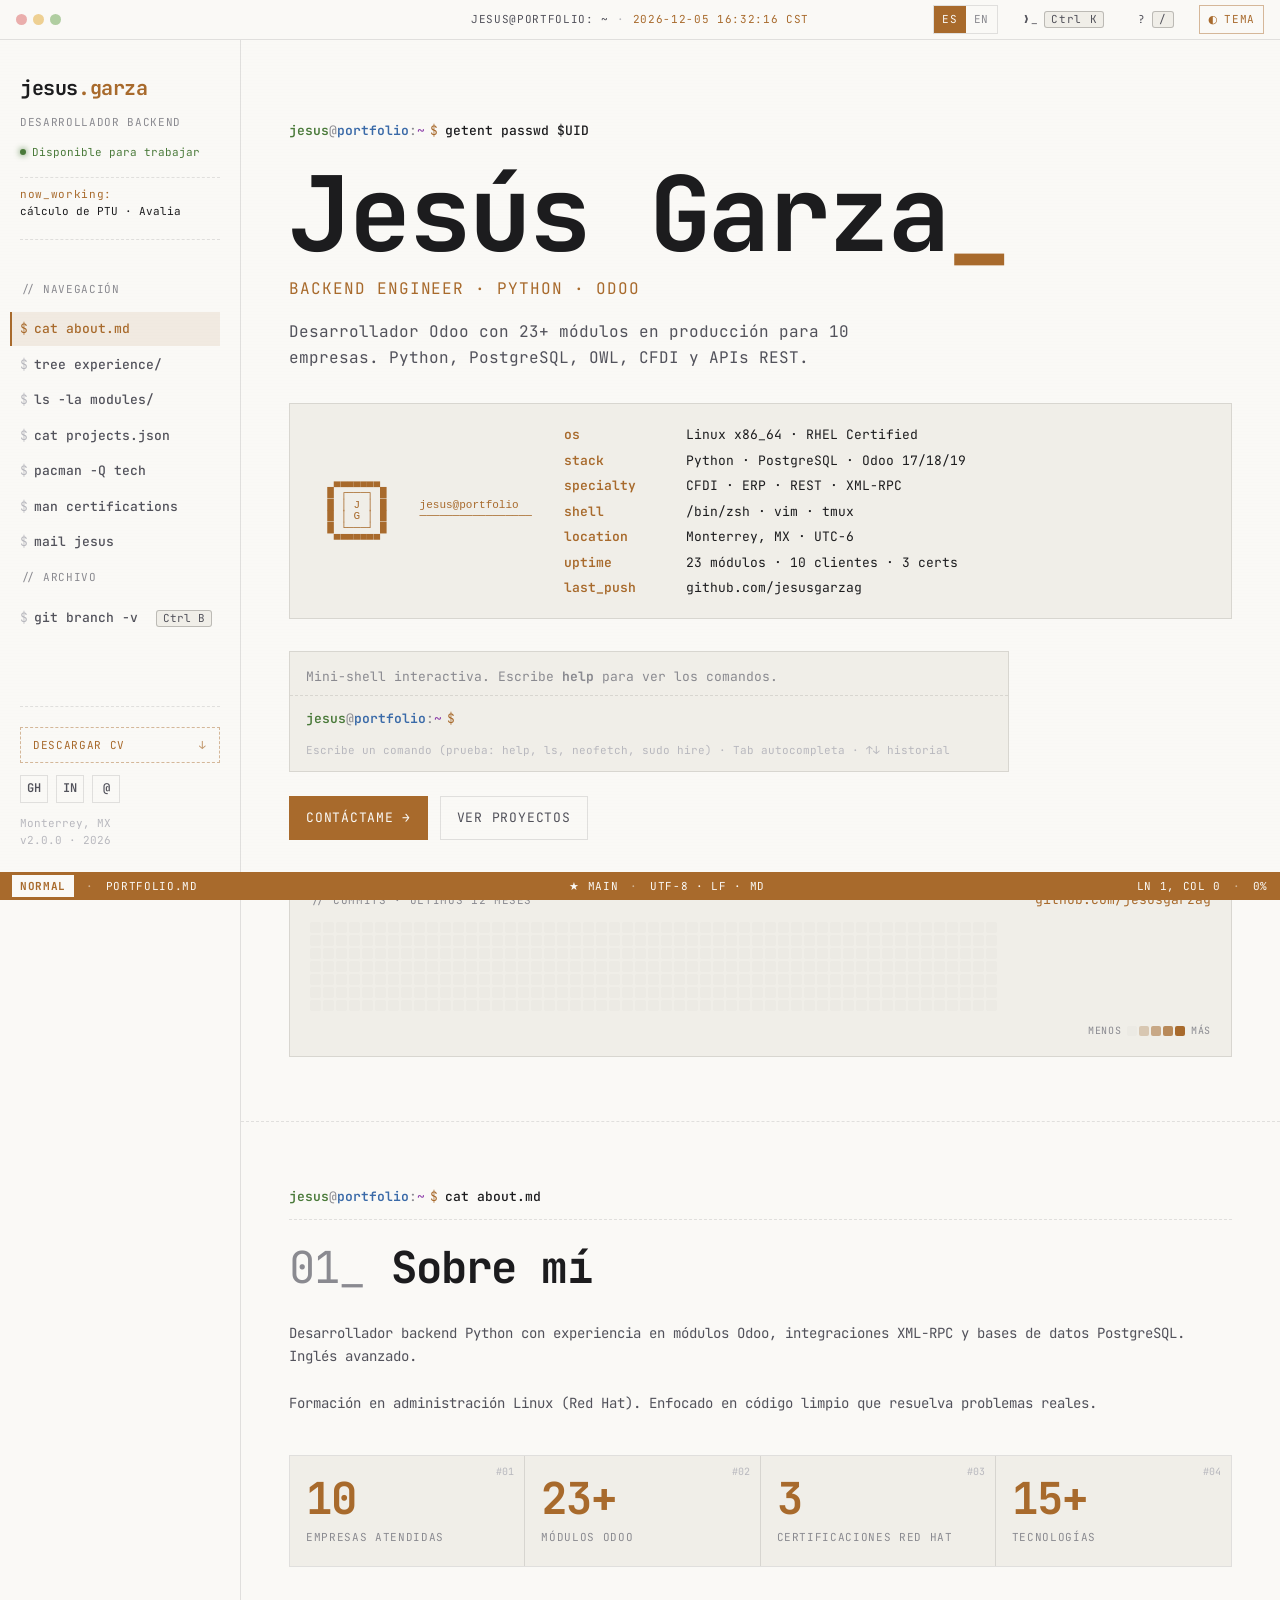
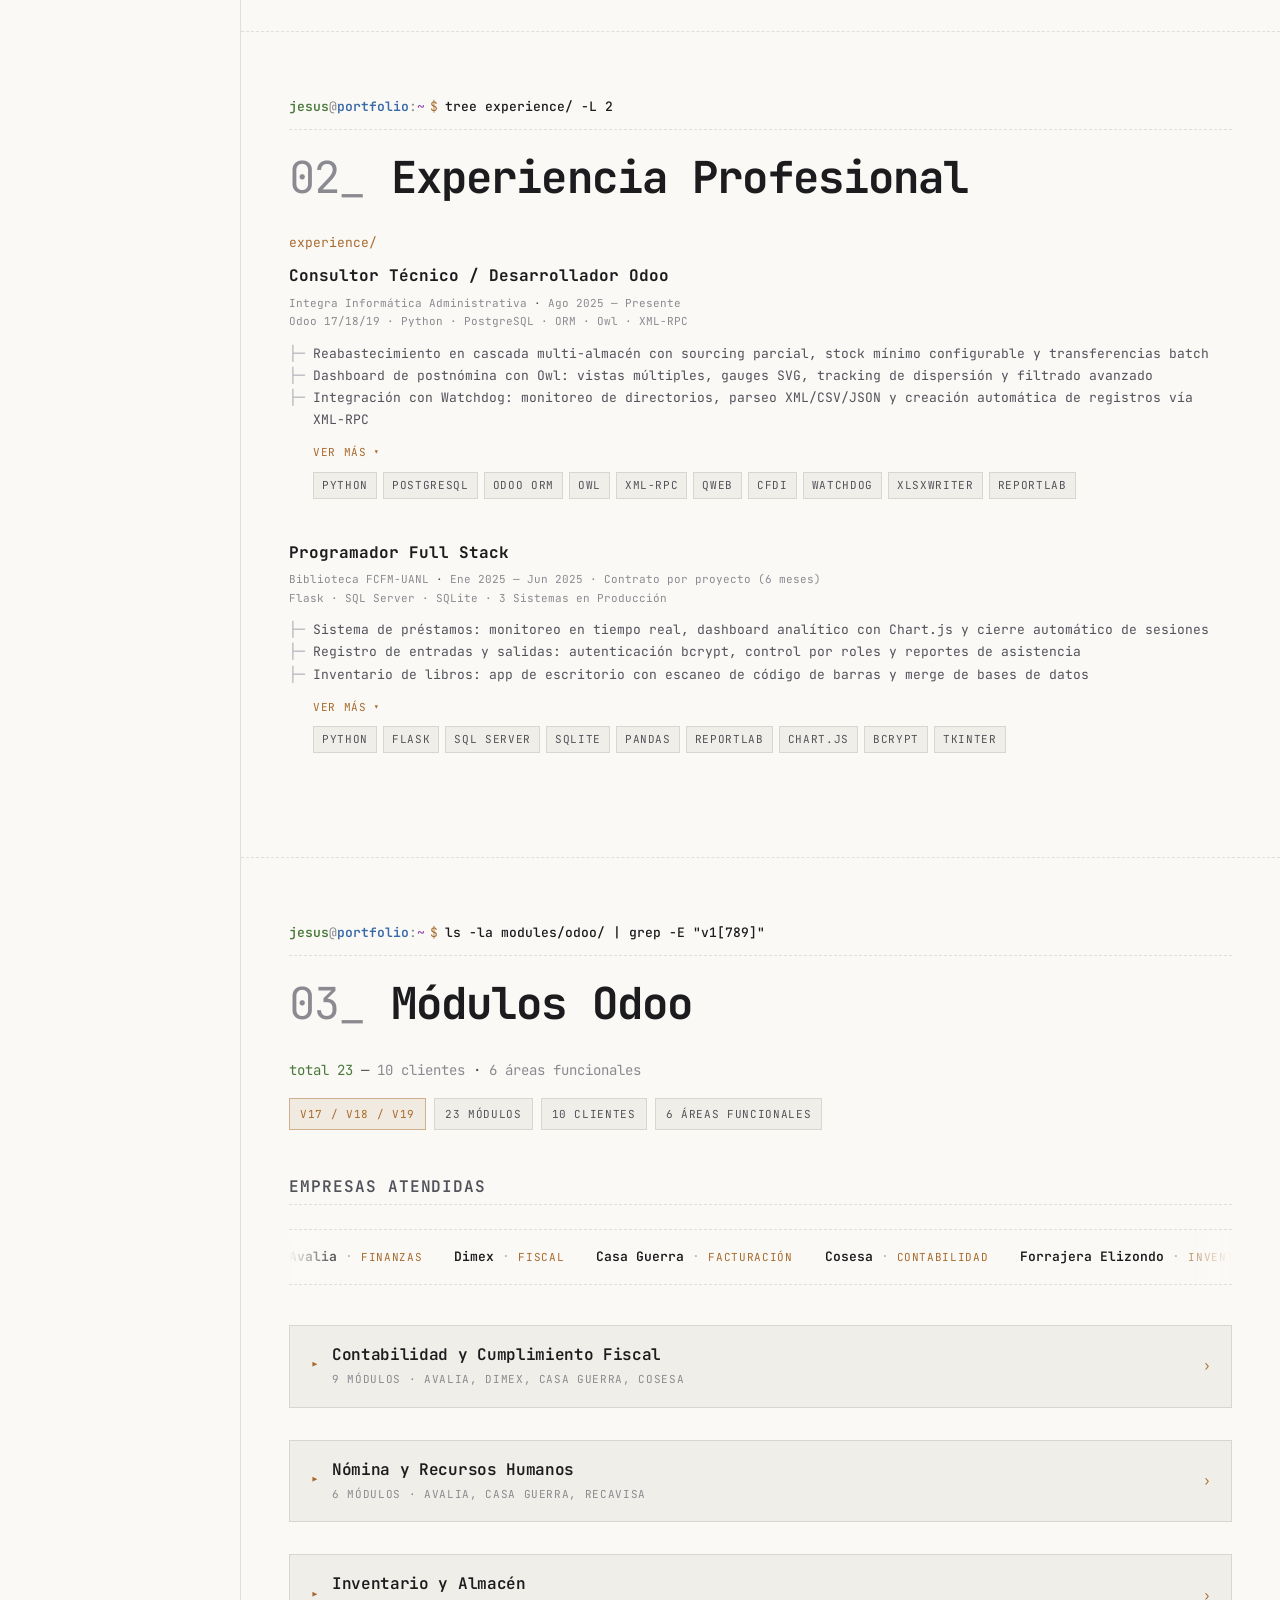
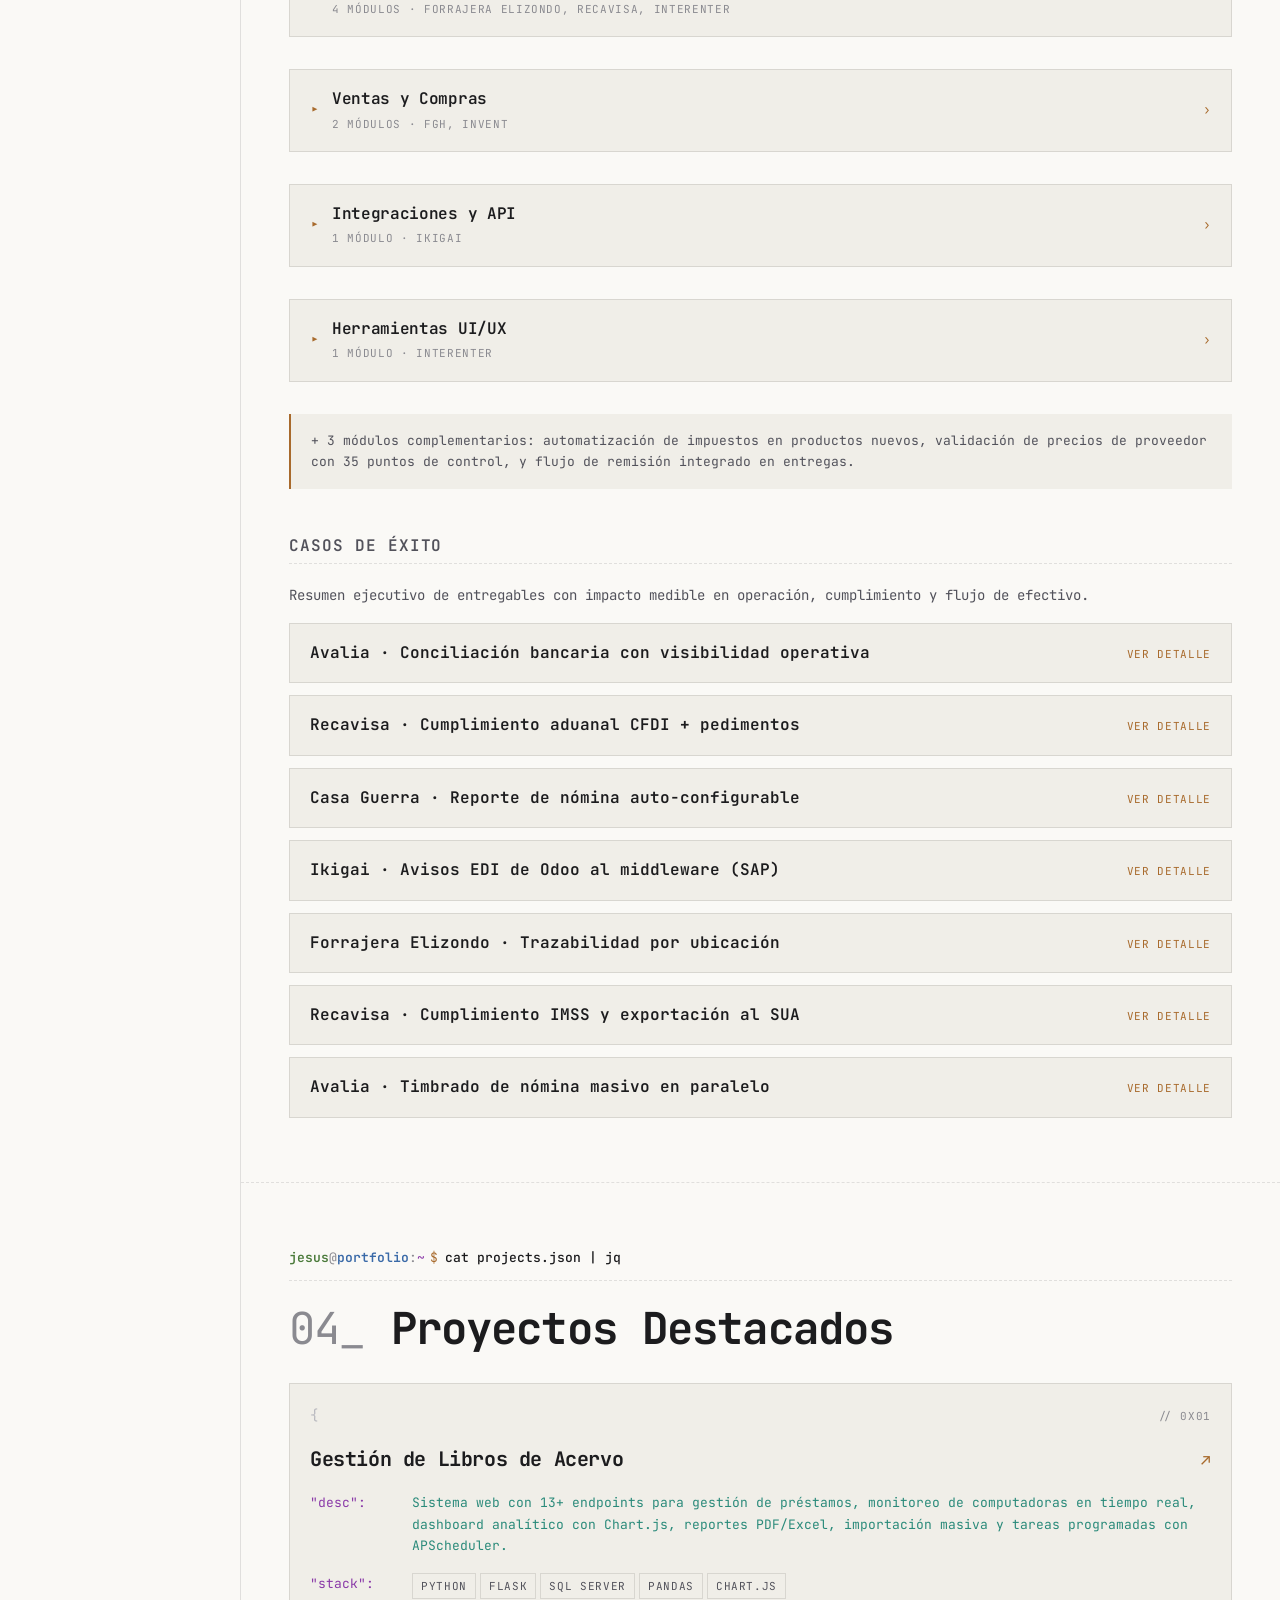
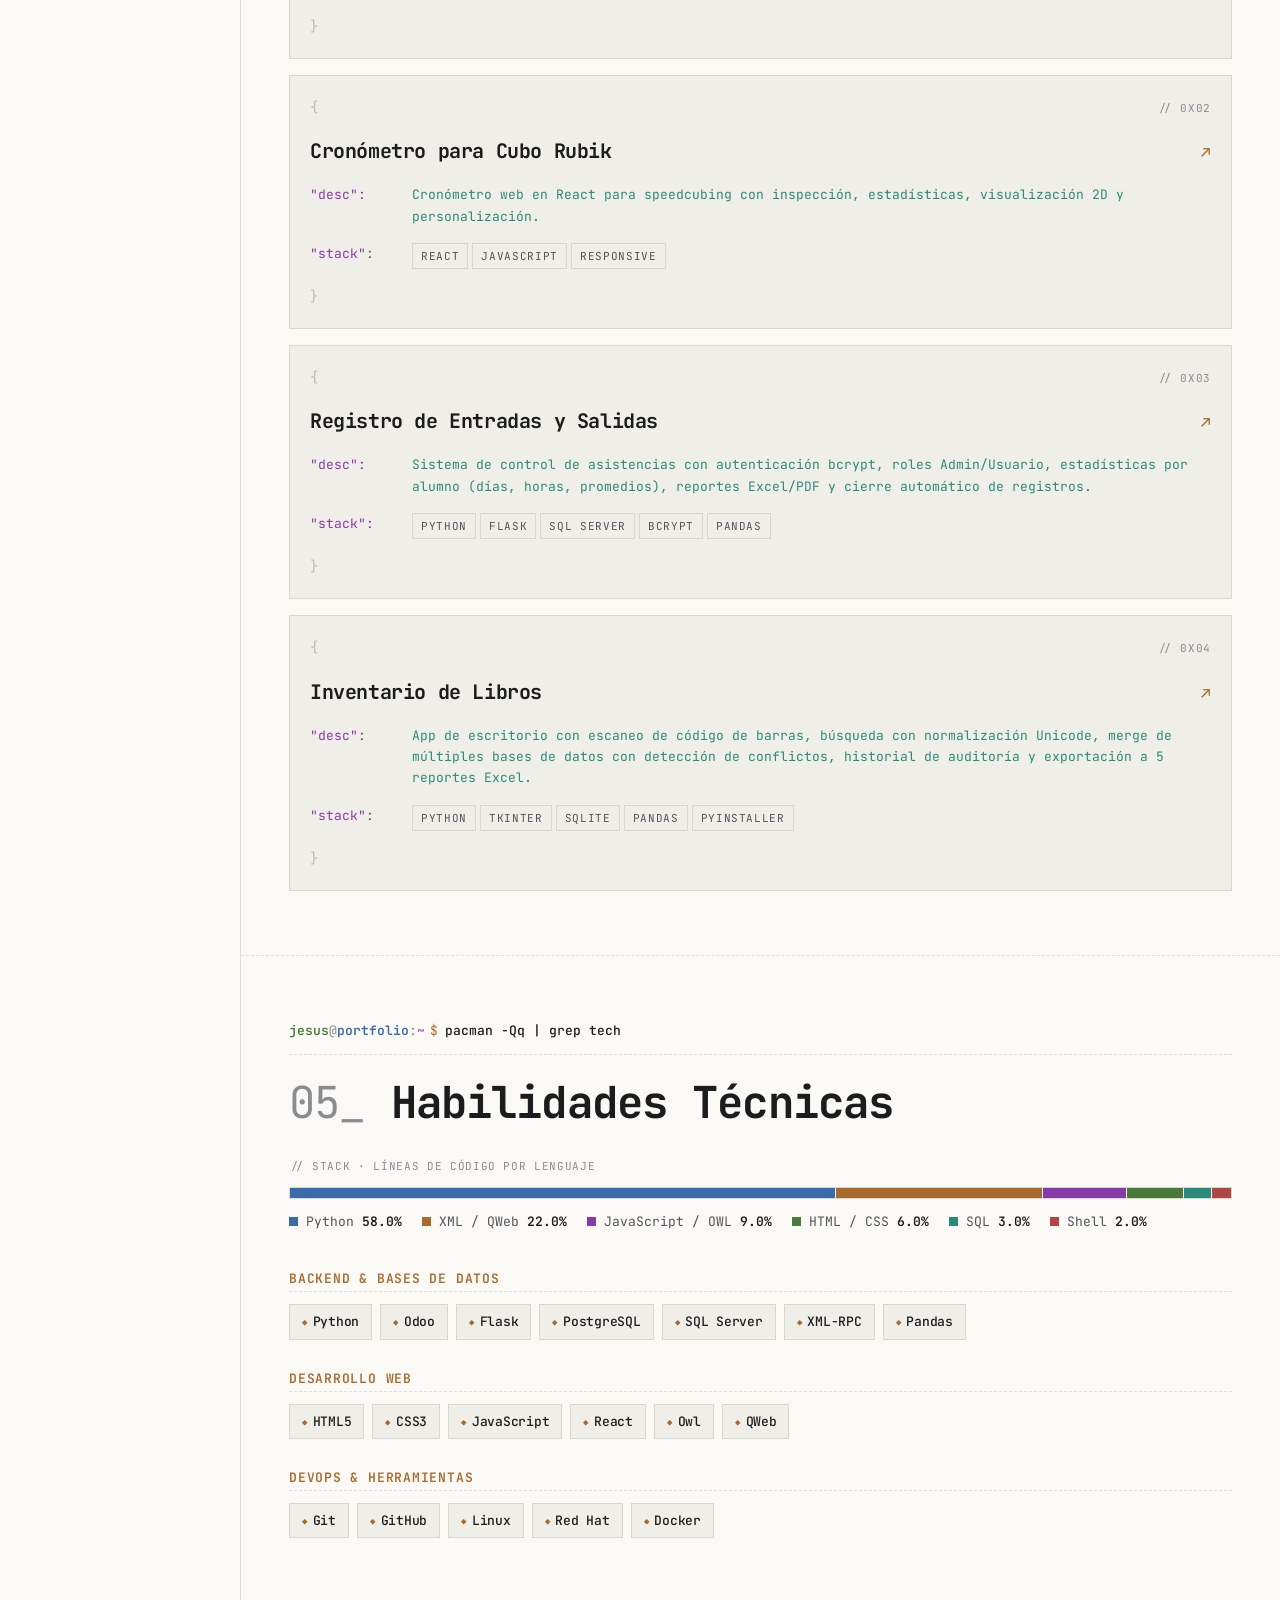
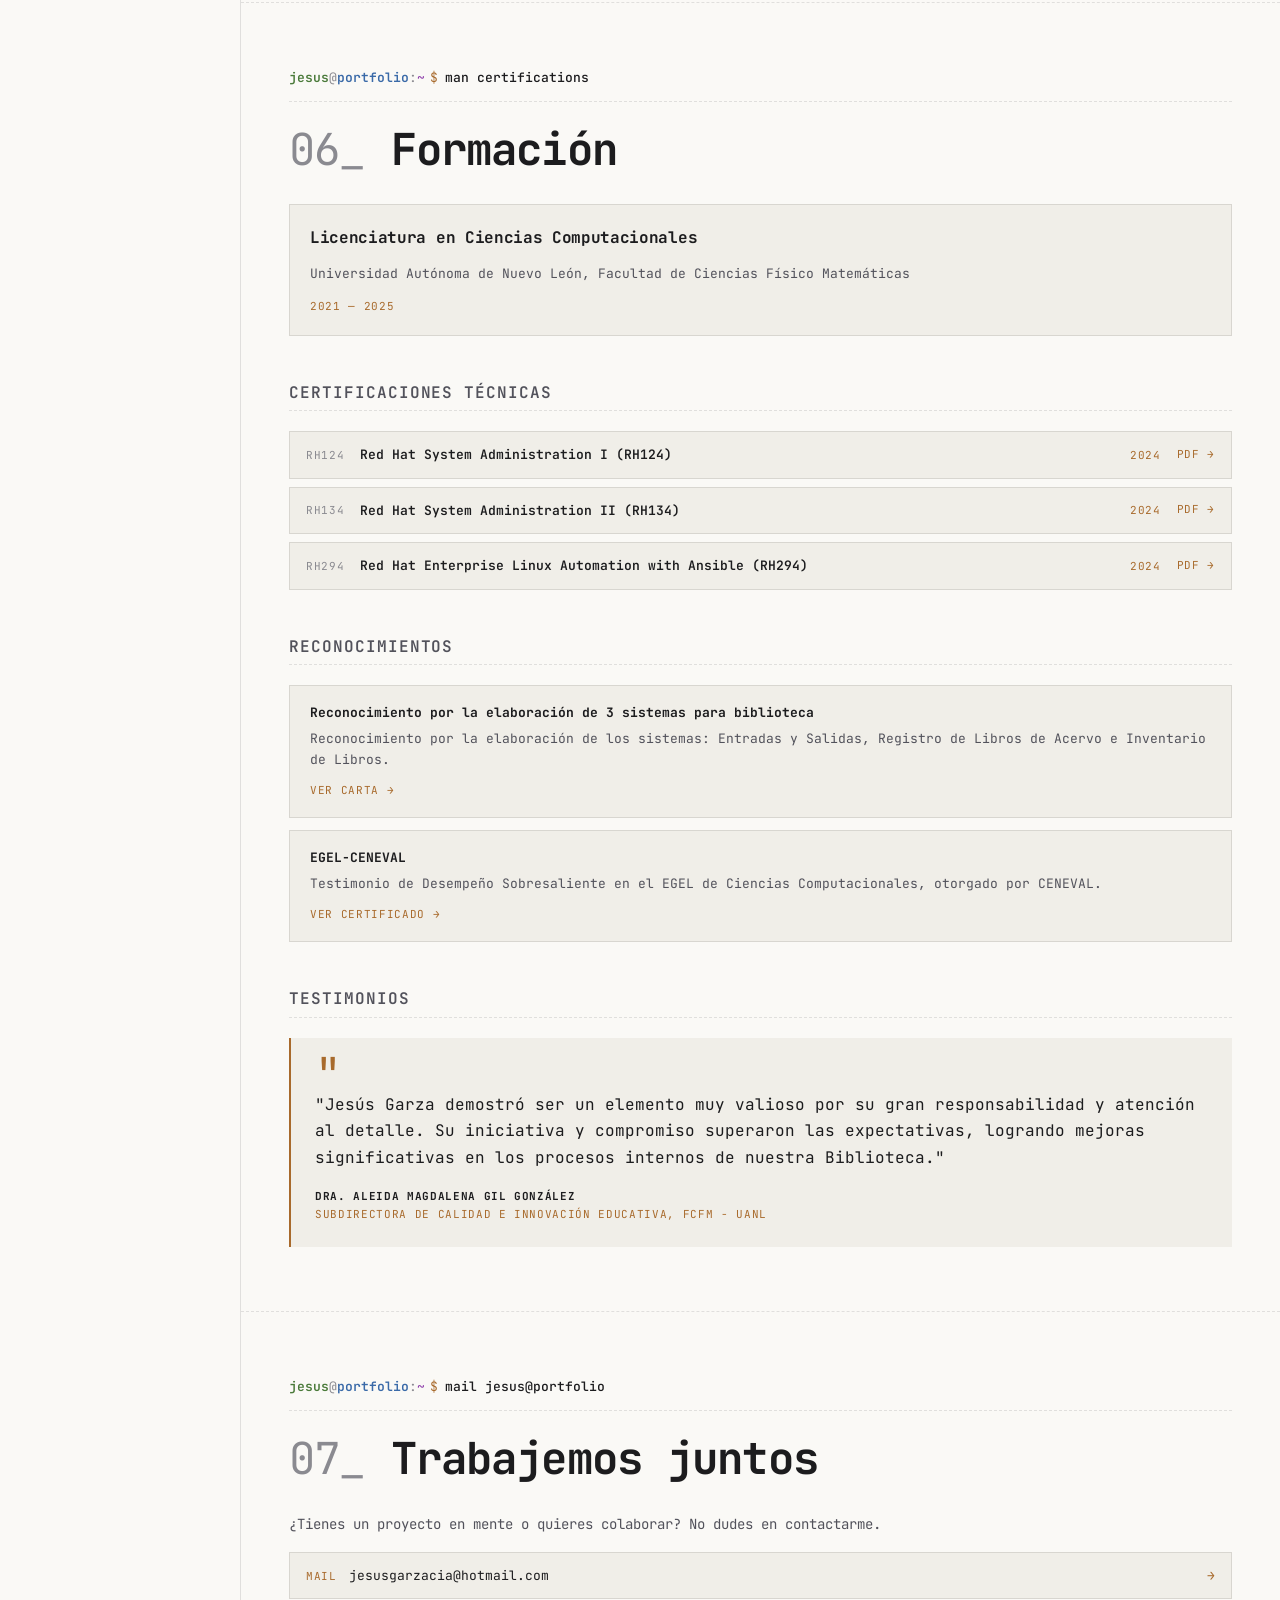
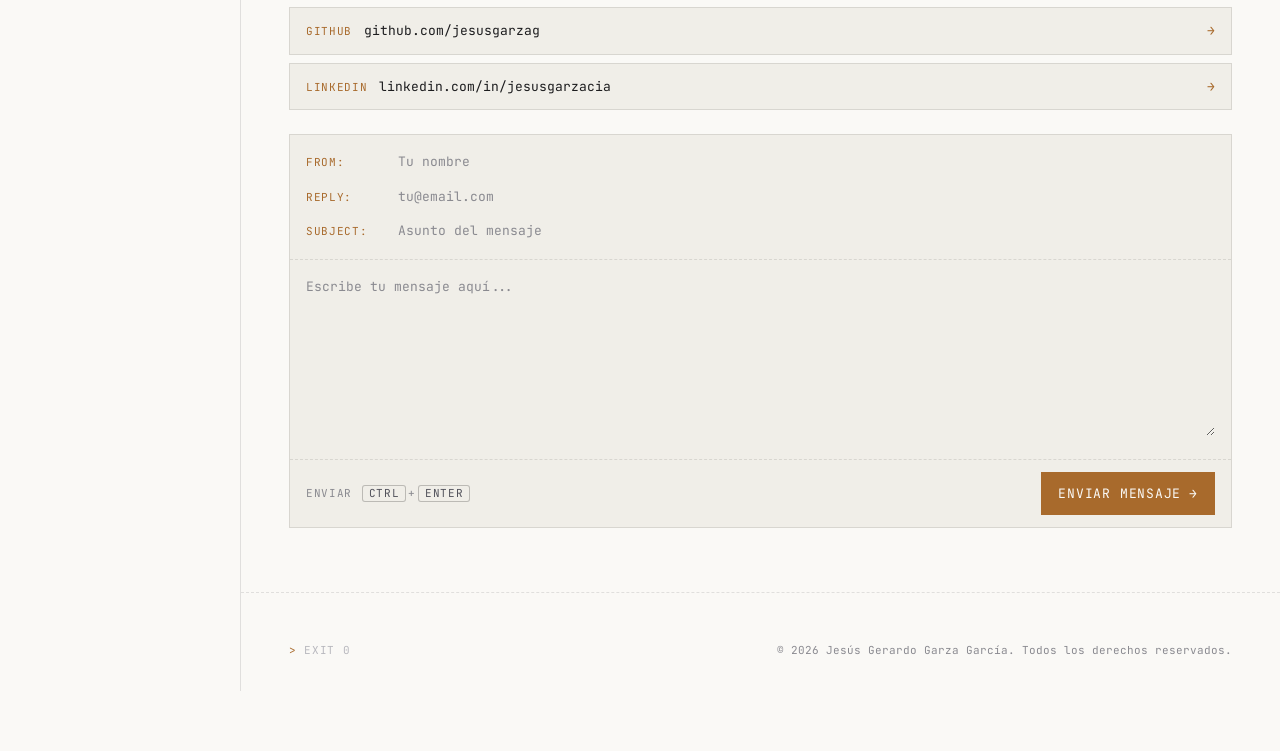
==== commit cf8d1a3d: "[IMP] ikigai: mejora en la integración EDI con SAP y ajustes en traducciones - i18n/en.json: actuali" ====
--- a/index.html
+++ b/index.html
@@ -124,9 +124,9 @@
         "@type": "ListItem", "position": 3,
         "item": {
           "@type": "SoftwareSourceCode",
-          "name": "EDI IKIGAI — REST API",
+          "name": "EDI IKIGAI — Avisos a Middleware (Webhook 944/945)",
           "programmingLanguage": "Python",
-          "runtimePlatform": "Odoo 17",
+          "runtimePlatform": "Odoo 19",
           "applicationCategory": "BusinessApplication",
           "author": { "@type": "Person", "name": "Jesús Gerardo Garza García" }
         }
@@ -759,12 +759,12 @@
               <span class="ls__group-arrow" aria-hidden="true">›</span>
             </button>
             <div class="ls__group-body">
-              <div class="ls__row">
-                <div class="ls__row-meta"><span class="ls__perm">-rw-r--r--</span><span class="ls__owner">jesus</span><span class="ls__size">v17</span></div>
-                <div>
-                  <div class="ls__name" data-i18n="mod_edi">EDI IKIGAI — REST API</div>
-                  <div class="ls__desc" data-i18n="mod_edi_desc">Conectó SAP y Odoo eliminando la captura manual de facturas. Endpoint REST con API keys hasheadas con SHA-256.</div>
-                  <div class="ls__tags"><span class="chip">REST API</span><span class="chip">SHA-256</span><span class="chip">Bearer Auth</span><span class="chip">EDI</span></div>
+              <div class="ls__row" data-vim="edi">
+                <div class="ls__row-meta"><span class="ls__perm">-rw-r--r--</span><span class="ls__owner">jesus</span><span class="ls__size">v19</span></div>
+                <div>
+                  <div class="ls__name" data-i18n="mod_edi">EDI IKIGAI — Avisos a Middleware (944/945)</div>
+                  <div class="ls__desc" data-i18n="mod_edi_desc">Integró el almacén de Odoo con SAP vía el middleware IKIGAI sin que Odoo arme el EDI. Al validar un albarán, Odoo dispara un webhook "edi.ready" (944 recepción / 945 salida / 947 / 852) con token e idempotencia; el middleware consulta Odoo, genera el X12 y lo envía por AS2. Incluye bitácora request/response, llave de idempotencia única y reintento por cron.</div>
+                  <div class="ls__tags"><span class="chip">Webhook</span><span class="chip">Idempotencia</span><span class="chip">X12 944/945</span><span class="chip">AS2</span><span class="chip">ir.cron</span></div>
                 </div>
               </div>
             </div>
@@ -843,14 +843,14 @@
 
           <details class="case">
             <summary class="case__summary">
-              <span class="case__title" data-i18n="case_edi_title">Ikigai · Integración EDI SAP → Odoo</span>
-              <span class="case__hint" data-i18n="case_expand_hint">toggle</span>
+              <span class="case__title" data-i18n="case_edi_title">Ikigai · Avisos EDI de Odoo al middleware (SAP)</span>
+              <span class="case__hint" data-i18n="case_expand_hint">ver detalle</span>
             </summary>
             <div class="case__body">
-              <p><strong data-i18n="case_problem_label">Problema:</strong> <span data-i18n="case_edi_problem">Alta manual de facturas entre sistemas, con errores de captura y latencia operativa.</span></p>
-              <p><strong data-i18n="case_solution_label">Solución técnica:</strong> <span data-i18n="case_edi_solution">Desarrollé endpoint REST autenticado con API keys hasheadas SHA-256, búsqueda por prefijo O(1) y trazabilidad en chatter para auditoría integral.</span></p>
-              <p><strong data-i18n="case_stack_label">Stack:</strong> <span data-i18n="case_edi_stack">Python · REST API · SHA-256 · Odoo chatter</span></p>
-              <p><strong data-i18n="case_metrics_label">Métricas:</strong> <span data-i18n="case_edi_metrics">Eliminación de captura duplicada · reducción drástica de errores de transcripción</span></p>
+              <p><strong data-i18n="case_problem_label">Problema:</strong> <span data-i18n="case_edi_problem">Sincronizar movimientos de almacén con SAP por EDI sin cargar a Odoo con la complejidad de armar y transmitir los documentos X12.</span></p>
+              <p><strong data-i18n="case_solution_label">Solución técnica:</strong> <span data-i18n="case_edi_solution">Diseñé el lado Odoo del protocolo de avisos: al validar albaranes se dispara un webhook "edi.ready" (944/945/947/852) con token e idempotencia; el middleware consulta Odoo, genera el X12 y lo envía por AS2. Agregué bitácora con evidencia request/response, llave de idempotencia única y reintento por cron que no duplica.</span></p>
+              <p><strong data-i18n="case_stack_label">Stack:</strong> <span data-i18n="case_edi_stack">Python · stock · requests (webhook) · idempotencia · ir.cron · X12/AS2</span></p>
+              <p><strong data-i18n="case_metrics_label">Métricas:</strong> <span data-i18n="case_edi_metrics">Cero EDI duplicados por idempotencia · reintento automático de fallos transitorios · trazabilidad completa de cada aviso</span></p>
             </div>
           </details>
 
@@ -864,6 +864,32 @@
               <p><strong data-i18n="case_solution_label">Solución técnica:</strong> <span data-i18n="case_stock_solution">Implementé algoritmo de boundary-crossing que reconstruye estado por fecha de corte, revirtiendo movimientos posteriores y contemplando transferencias internas y kits.</span></p>
               <p><strong data-i18n="case_stack_label">Stack:</strong> <span data-i18n="case_stock_stack">Python · stock.quant · stock.move.line · BOM kits</span></p>
               <p><strong data-i18n="case_metrics_label">Métricas:</strong> <span data-i18n="case_stock_metrics">Auditorías más rápidas y confiables · reducción de ajustes por diferencias no explicadas</span></p>
+            </div>
+          </details>
+
+          <details class="case">
+            <summary class="case__summary">
+              <span class="case__title" data-i18n="case_sua_title">Recavisa · Cumplimiento IMSS y exportación al SUA</span>
+              <span class="case__hint" data-i18n="case_expand_hint">ver detalle</span>
+            </summary>
+            <div class="case__body">
+              <p><strong data-i18n="case_problem_label">Problema:</strong> <span data-i18n="case_sua_problem">El cálculo de cuotas IMSS, INFONAVIT y FONACOT se hacía fuera de Odoo y se recapturaba en el SUA, con riesgo de diferencias y retrabajo cada mes y bimestre.</span></p>
+              <p><strong data-i18n="case_solution_label">Solución técnica:</strong> <span data-i18n="case_sua_solution">Construí un módulo con wizards de cálculo mensual y bimestral, simulación, valor UMA y registro patronal, que exporta el CFDI de nómina al formato del SUA para conciliar directo contra el sistema del IMSS.</span></p>
+              <p><strong data-i18n="case_stack_label">Stack:</strong> <span data-i18n="case_sua_stack">Python · om_hr_payroll · IMSS / INFONAVIT / FONACOT · UMA · wizards</span></p>
+              <p><strong data-i18n="case_metrics_label">Métricas:</strong> <span data-i18n="case_sua_metrics">Cálculo y exportación dentro de Odoo · conciliación directa contra el SUA · menos recaptura manual</span></p>
+            </div>
+          </details>
+
+          <details class="case">
+            <summary class="case__summary">
+              <span class="case__title" data-i18n="case_timbrado_title">Avalia · Timbrado de nómina masivo en paralelo</span>
+              <span class="case__hint" data-i18n="case_expand_hint">ver detalle</span>
+            </summary>
+            <div class="case__body">
+              <p><strong data-i18n="case_problem_label">Problema:</strong> <span data-i18n="case_timbrado_problem">Timbrar lotes grandes de nómina tardaba demasiado: cada recibo llamaba al PAC en serie y bloqueaba la operación.</span></p>
+              <p><strong data-i18n="case_solution_label">Solución técnica:</strong> <span data-i18n="case_timbrado_solution">Paralelicé las llamadas al PAC con un pool de hilos manteniendo las escrituras ORM en el hilo principal (el cursor de PostgreSQL no es thread-safe), con modo rápido que omite PDF/chatter inmediato y una acción planificada que genera los PDFs pendientes.</span></p>
+              <p><strong data-i18n="case_stack_label">Stack:</strong> <span data-i18n="case_timbrado_stack">Python · ThreadPoolExecutor · PAC l10n_mx · ir.cron</span></p>
+              <p><strong data-i18n="case_metrics_label">Métricas:</strong> <span data-i18n="case_timbrado_metrics">Timbrado masivo mucho más rápido en lotes grandes · la operación no se bloquea durante el proceso</span></p>
             </div>
           </details>
         </div>
@@ -1467,7 +1493,7 @@
           <tr data-cpu="5"> <td>1007</td><td>interenter</td><td class="cpu"> 5.1</td><td> 4.0</td><td>1:30:08</td><td>odoo-bin -d interenter · almacén</td></tr>
           <tr data-cpu="4"> <td>1008</td><td>fgh</td><td class="cpu"> 4.2</td><td> 3.5</td><td>0:58:14</td><td>odoo-bin -d fgh · ventas</td></tr>
           <tr data-cpu="3"> <td>1009</td><td>invent</td><td class="cpu"> 3.0</td><td> 2.8</td><td>0:42:51</td><td>odoo-bin -d invent · compras</td></tr>
-          <tr data-cpu="2"> <td>1010</td><td>ikigai</td><td class="cpu"> 2.7</td><td> 2.1</td><td>0:31:07</td><td>edi-api · sap → odoo</td></tr>
+          <tr data-cpu="2"> <td>1010</td><td>ikigai</td><td class="cpu"> 2.7</td><td> 2.1</td><td>0:31:07</td><td>ikigai-edi · odoo → middleware (944/945)</td></tr>
         </tbody>
       </table>
 
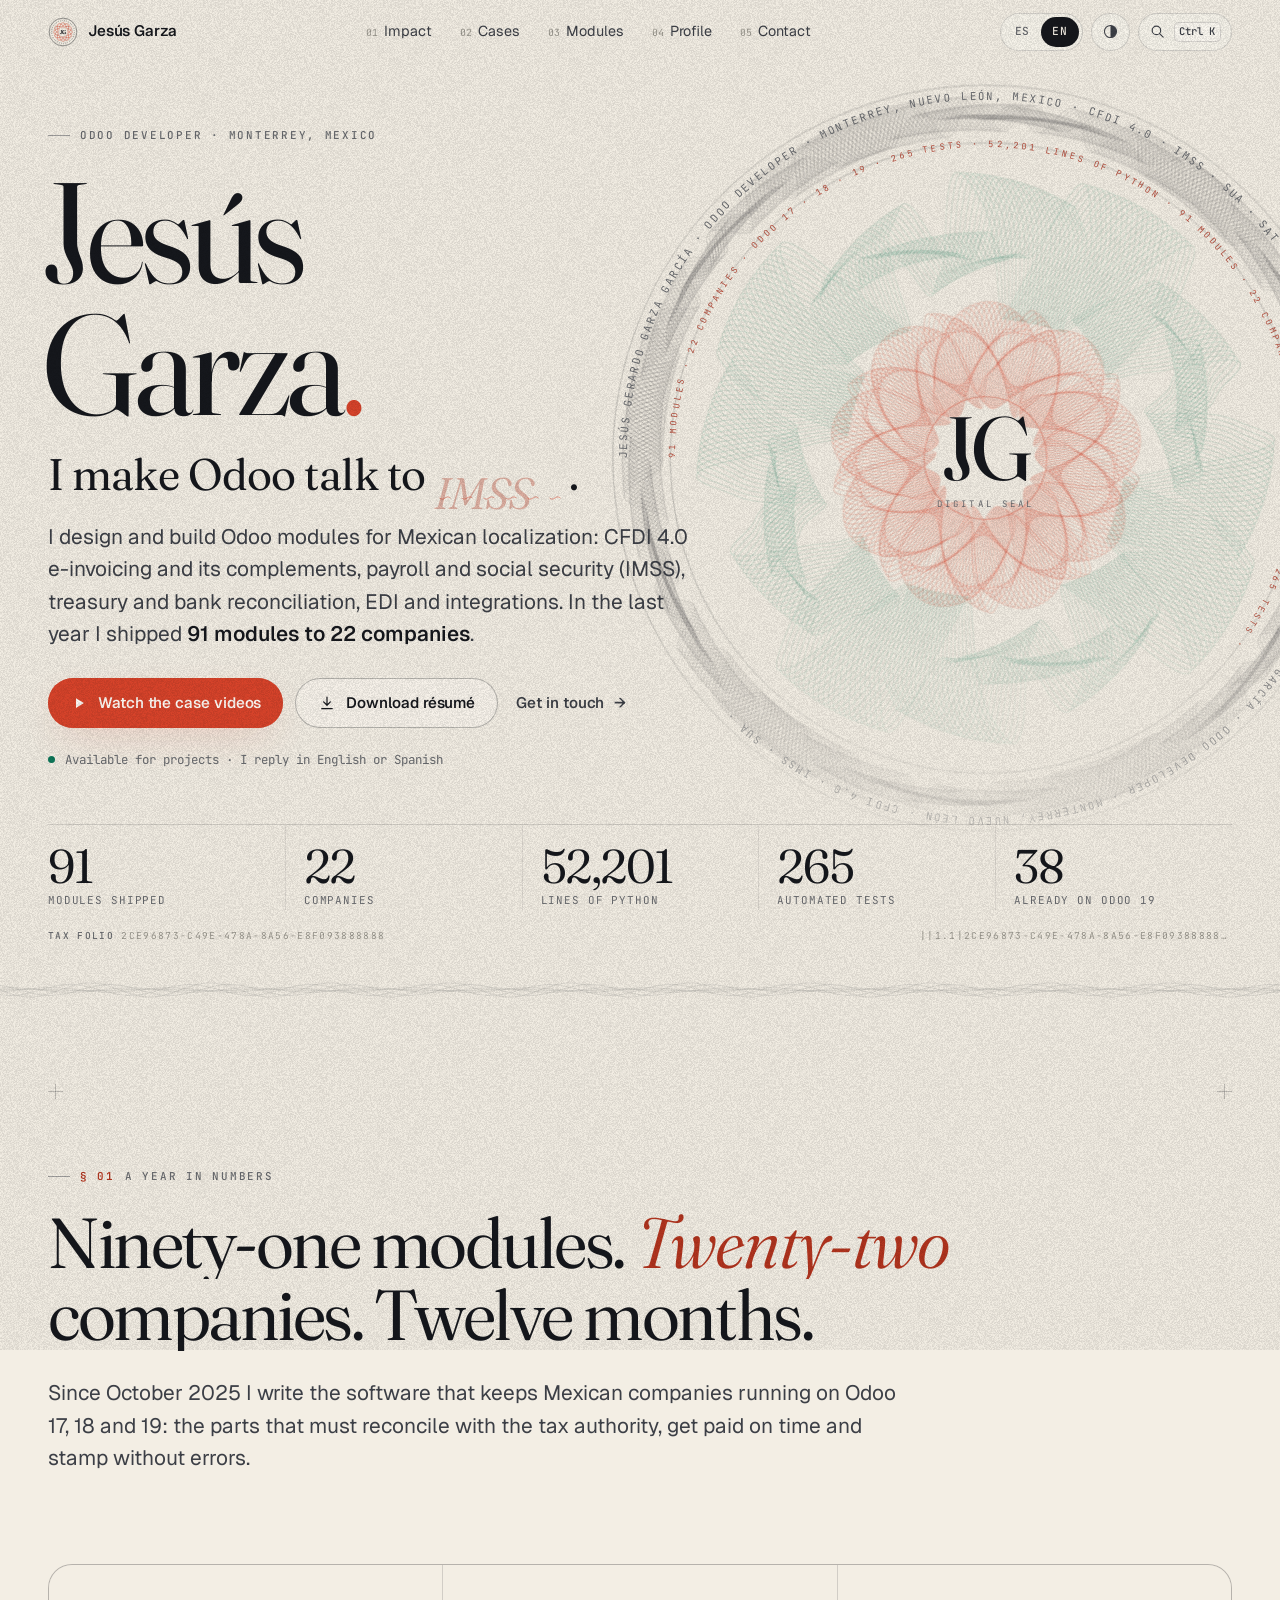
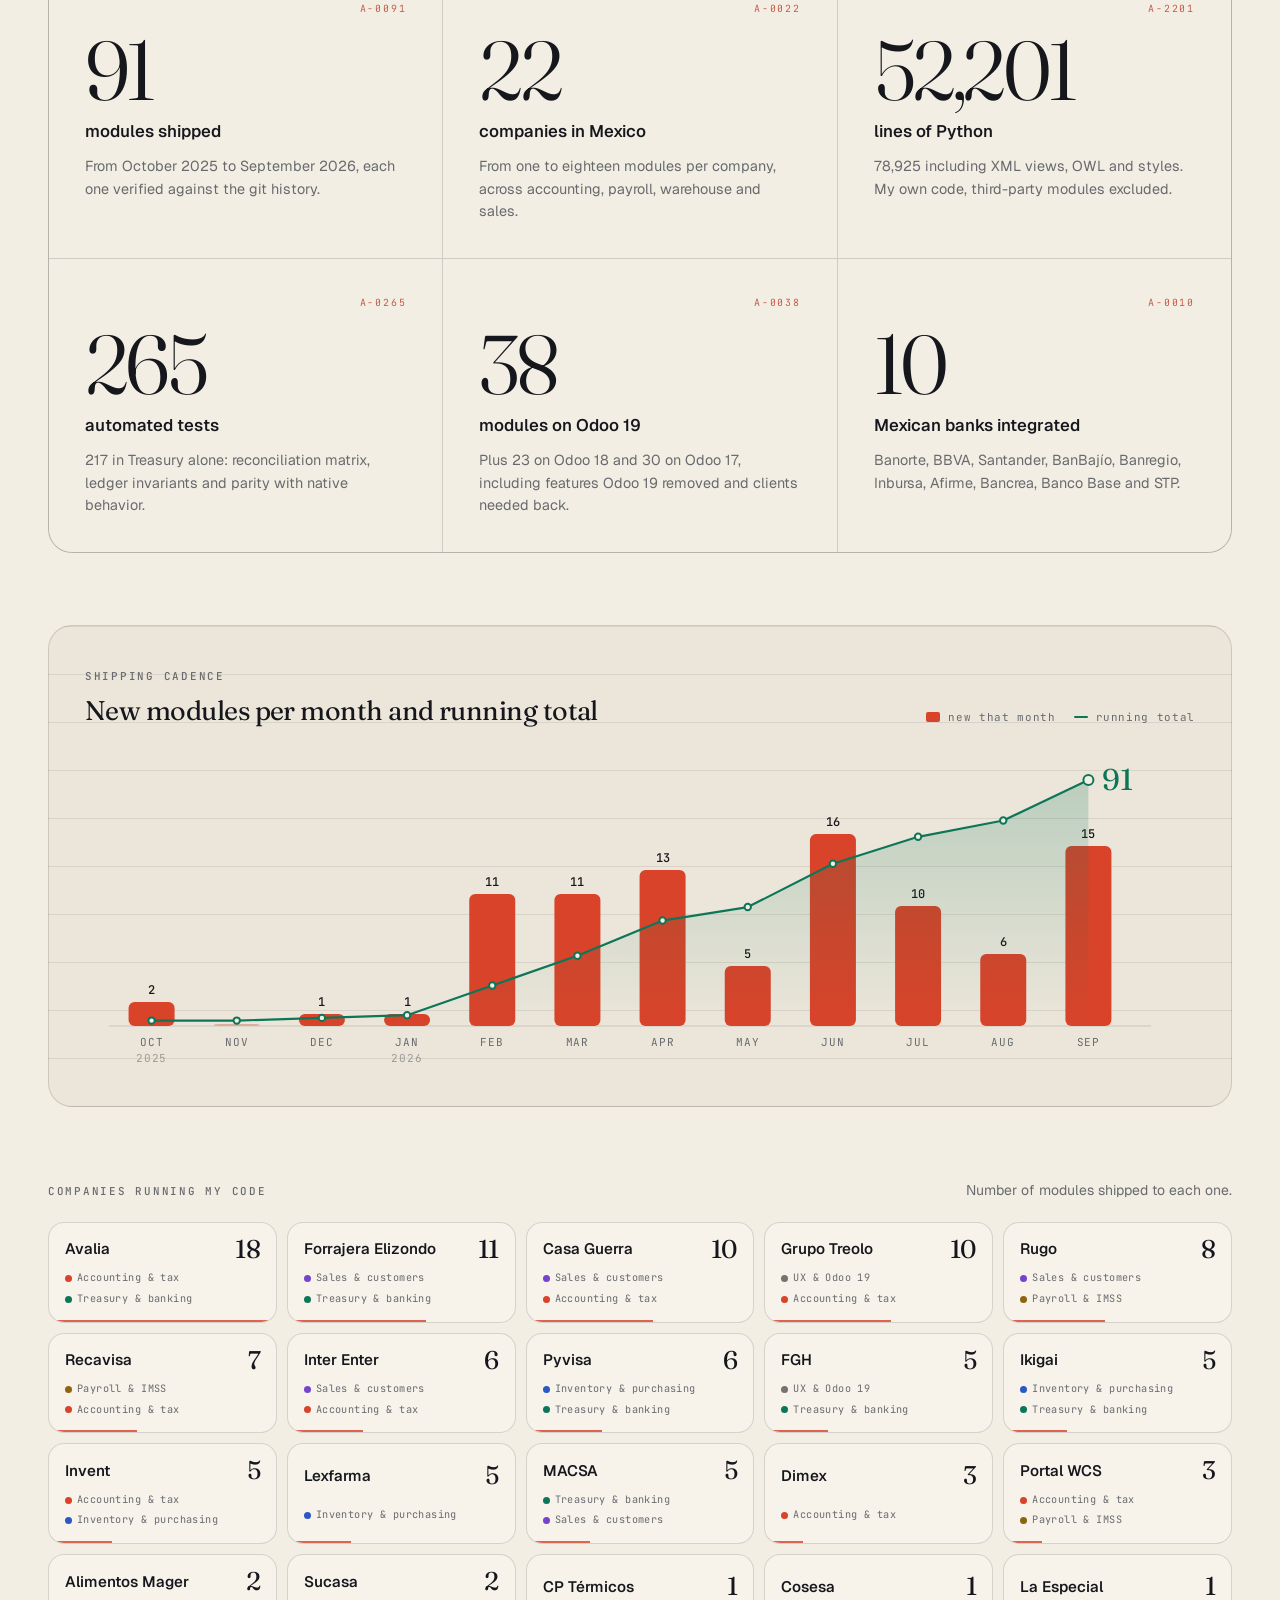
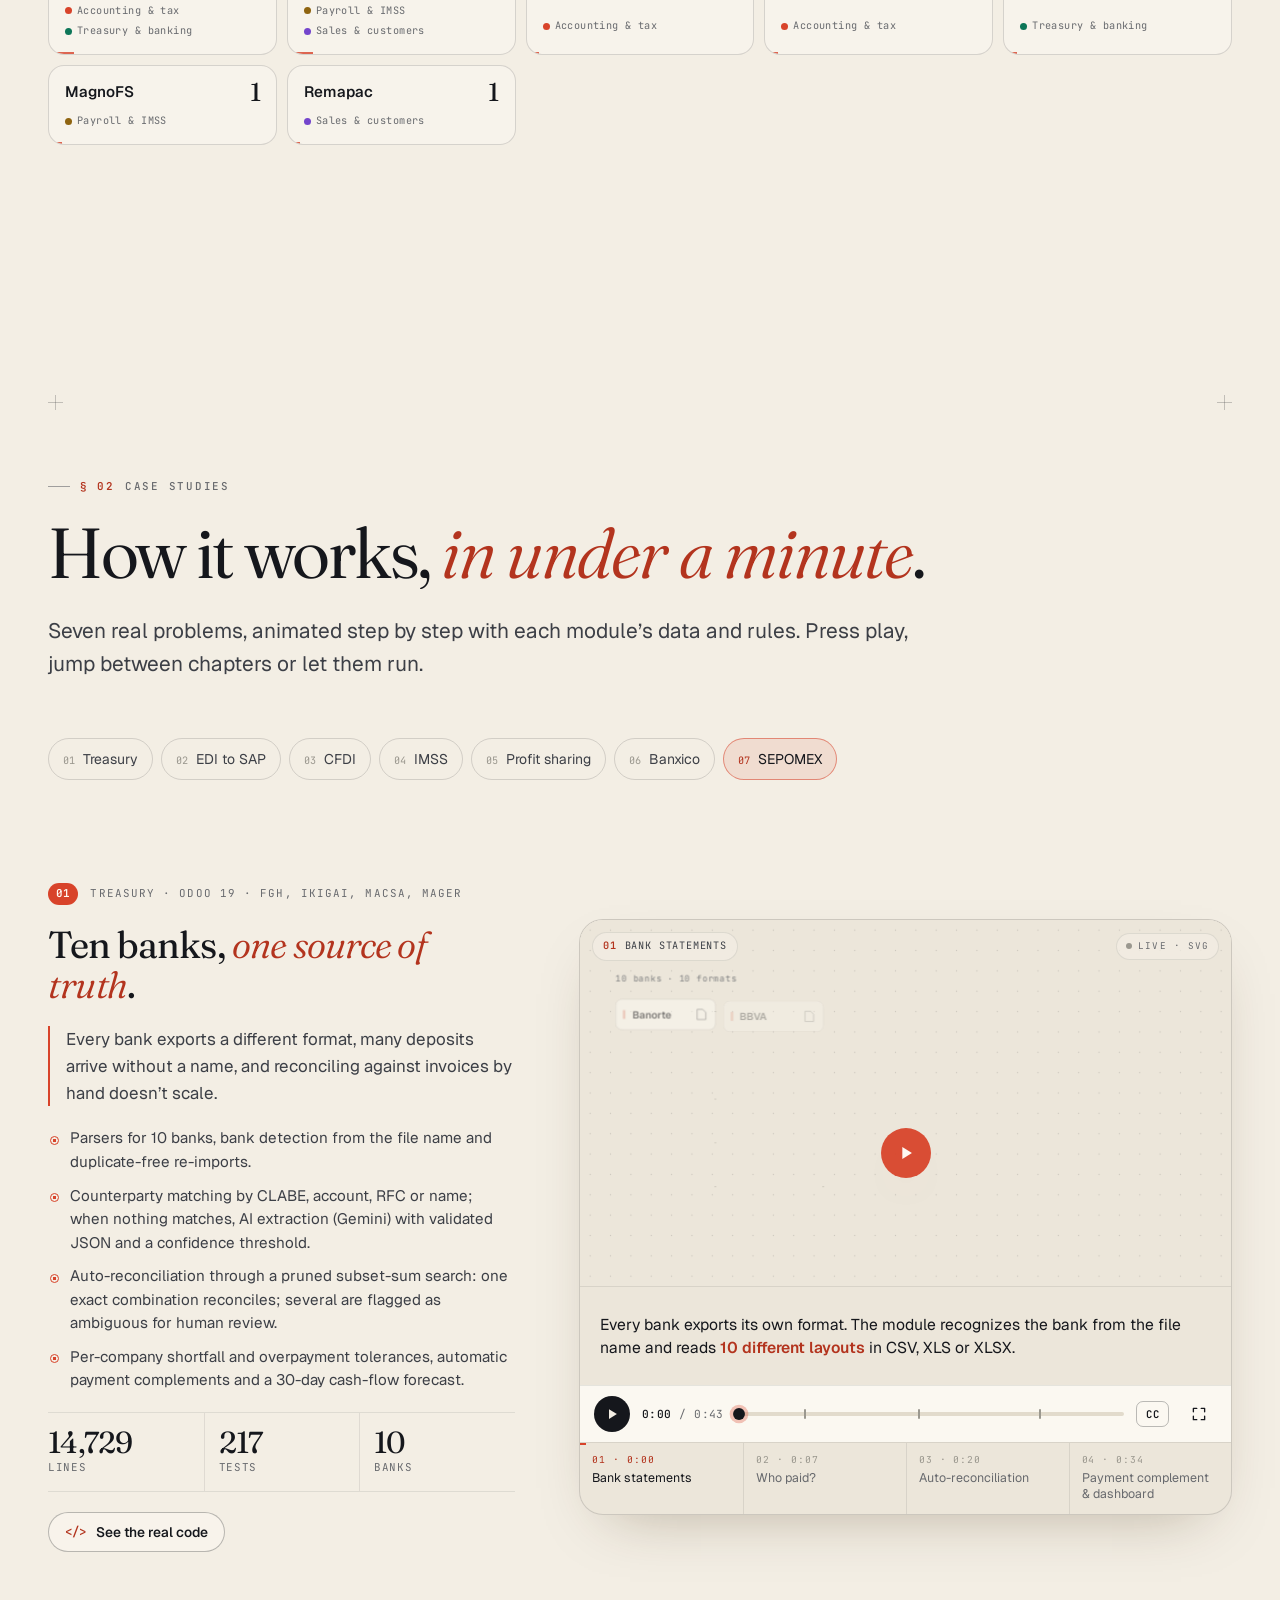
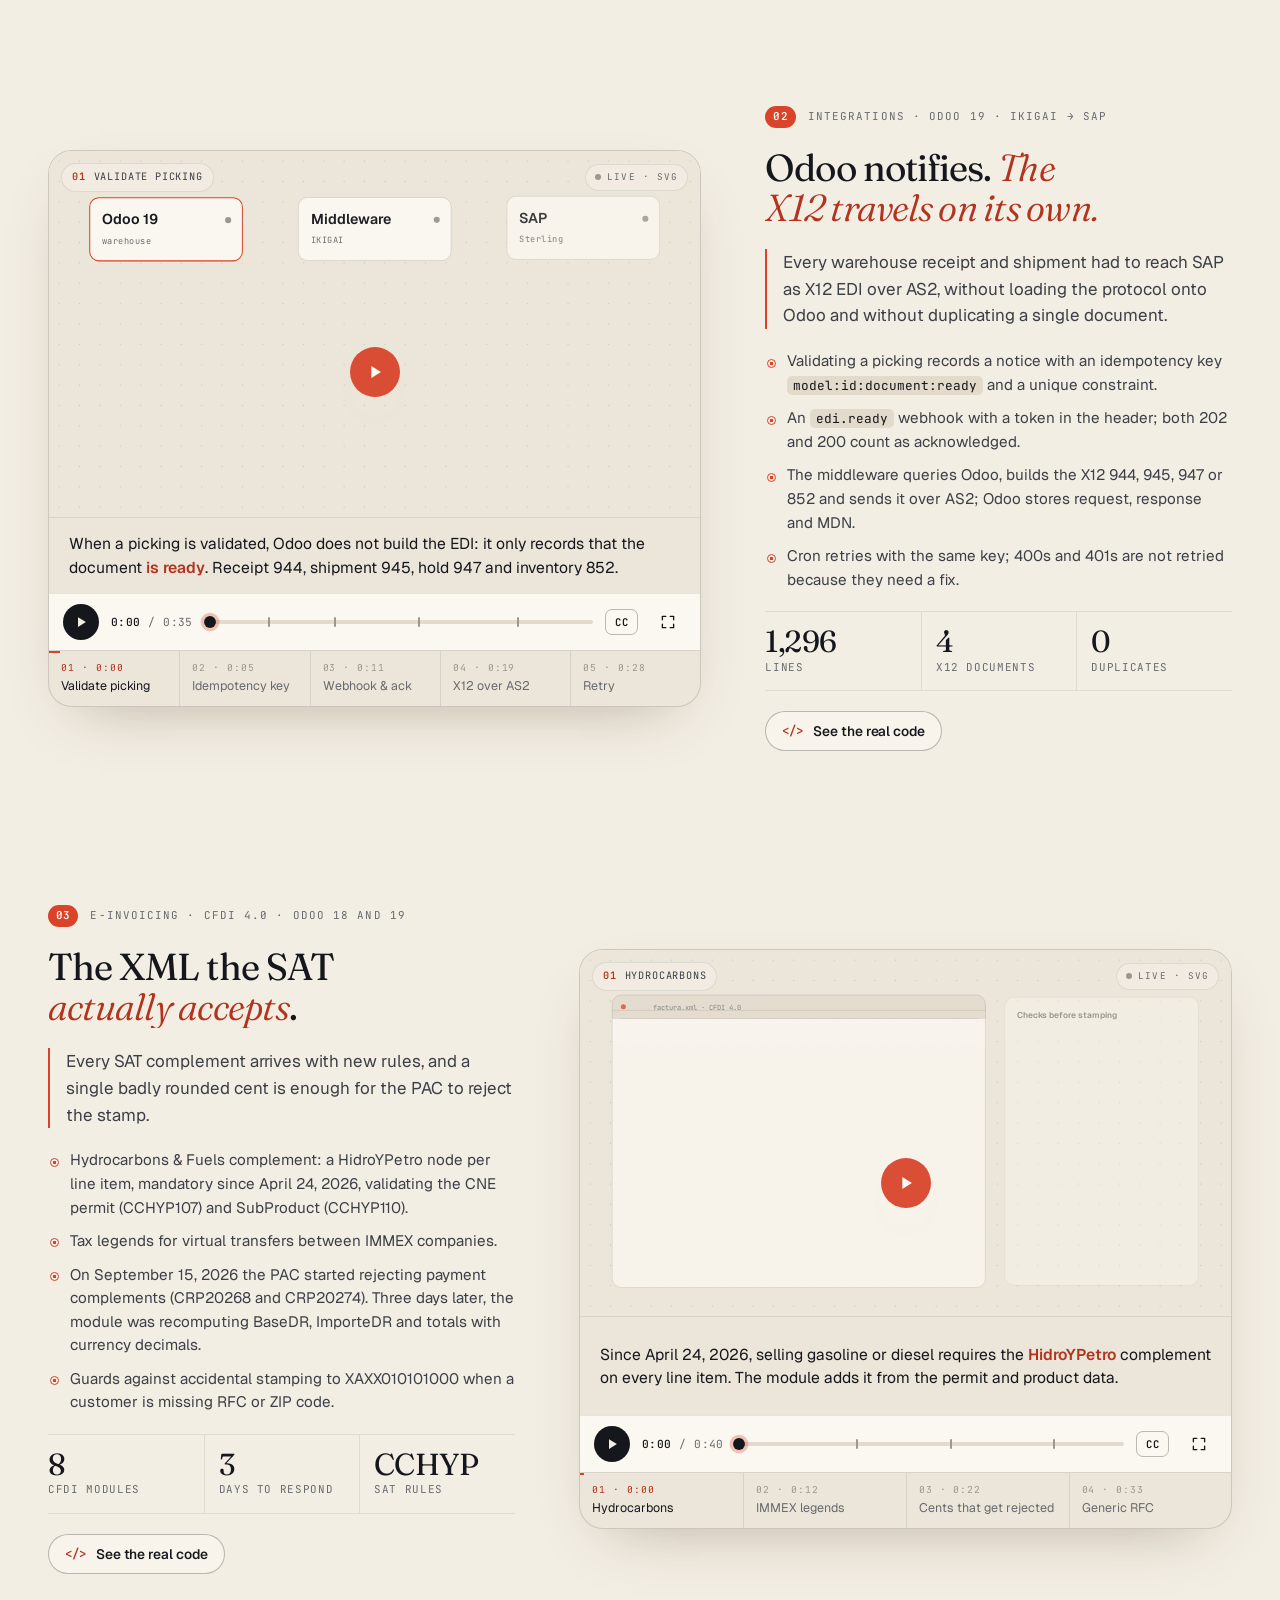
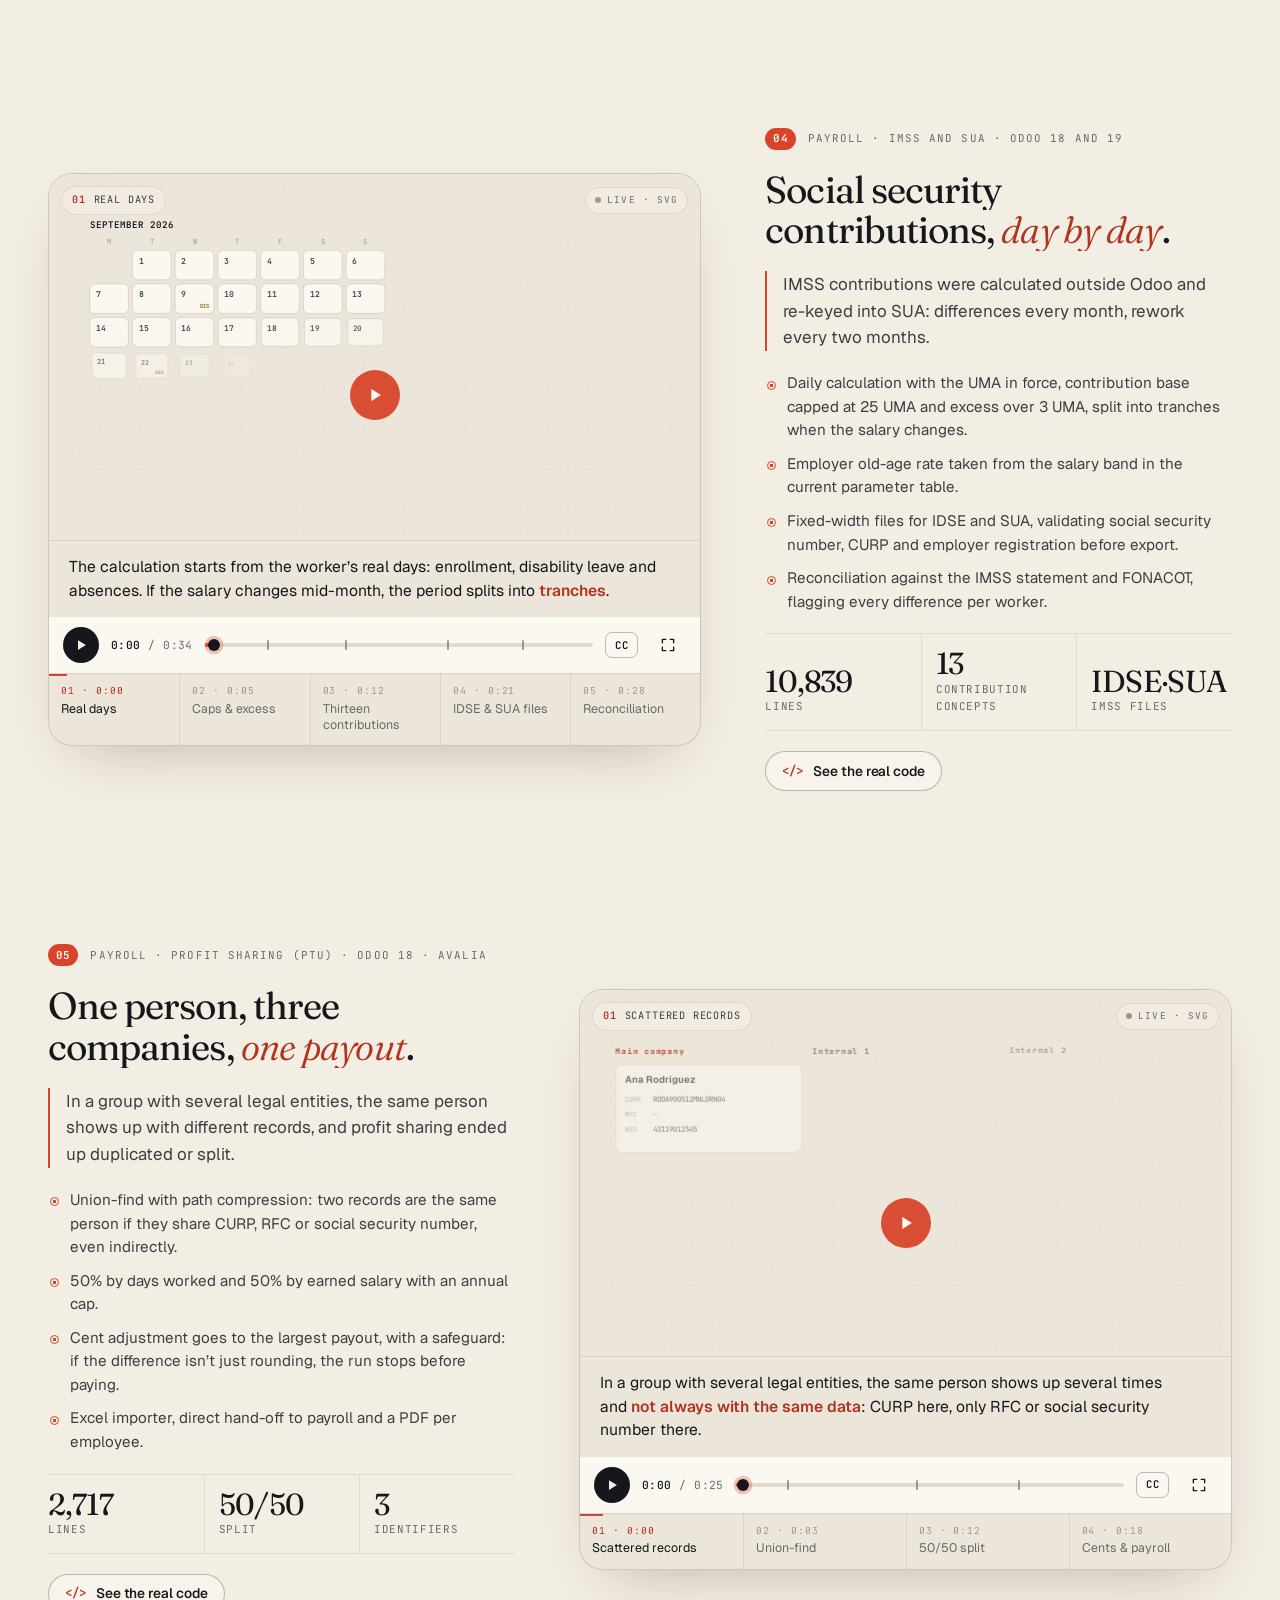
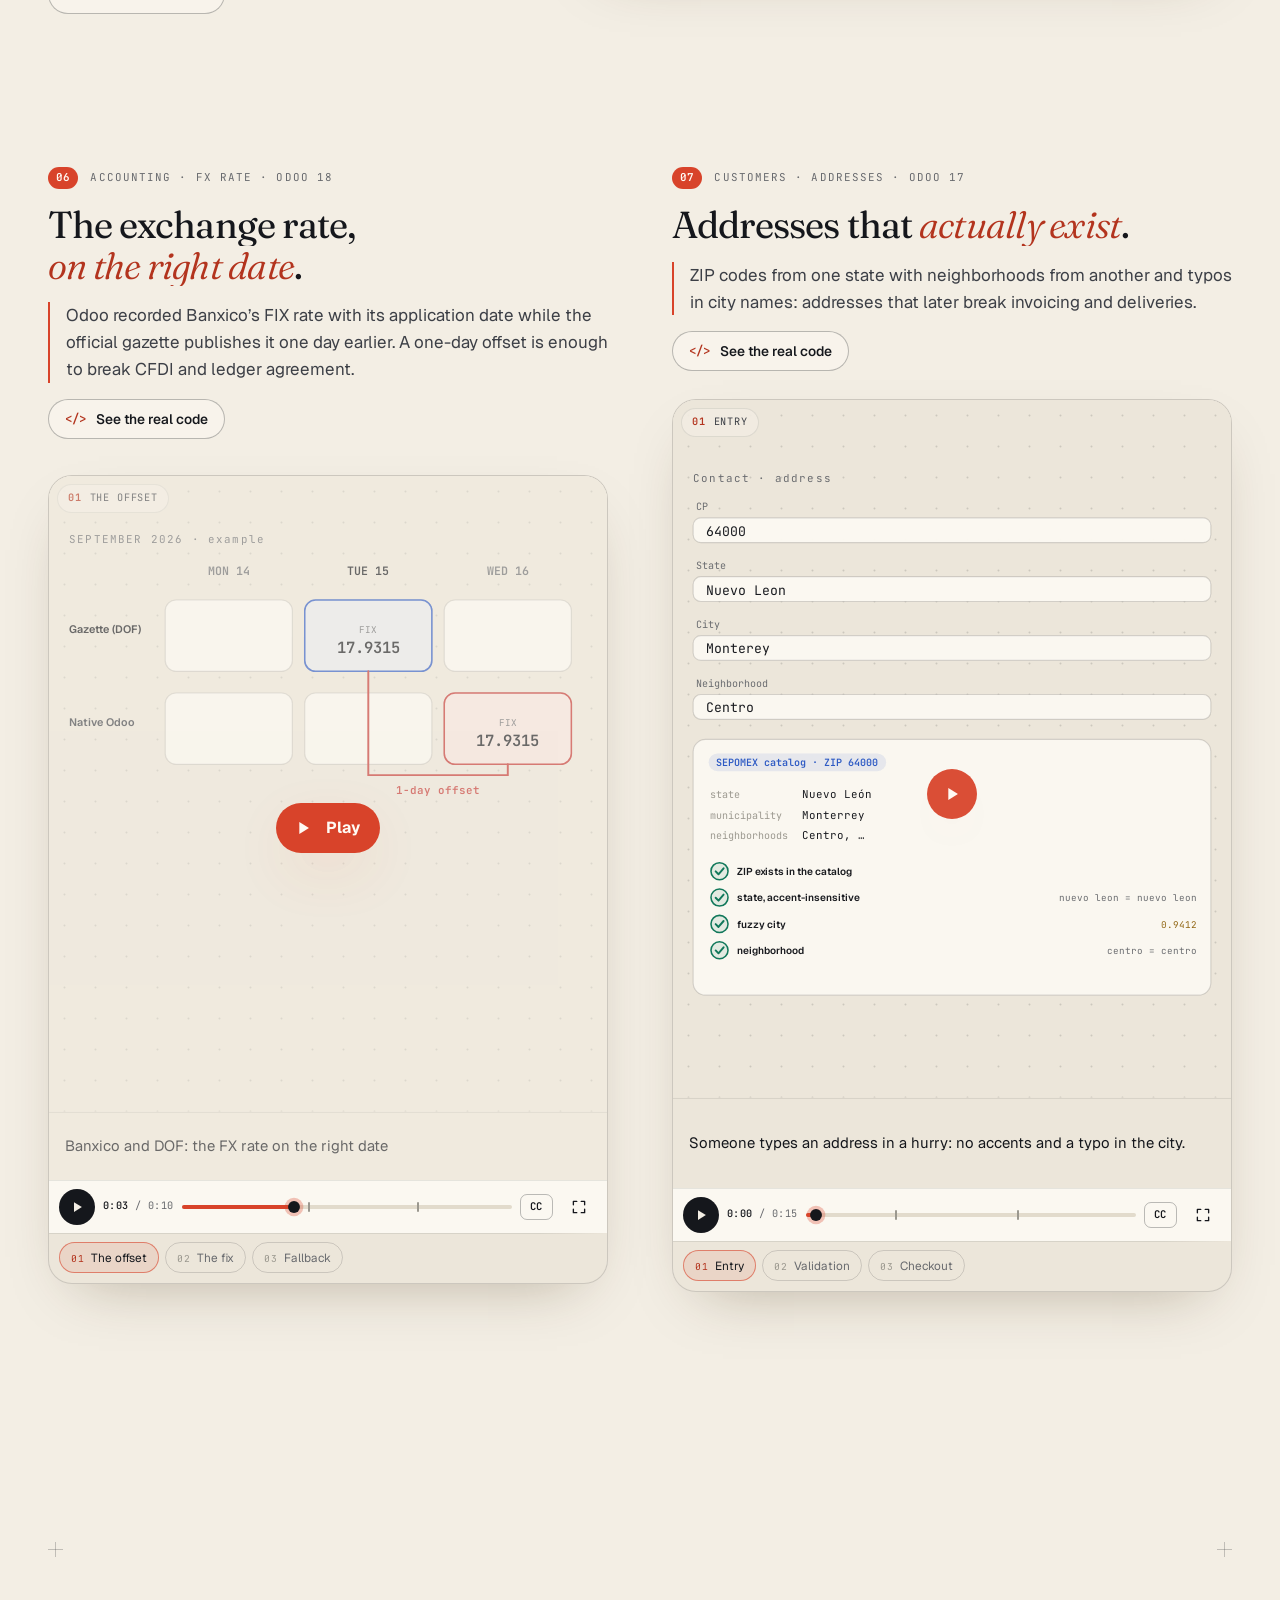
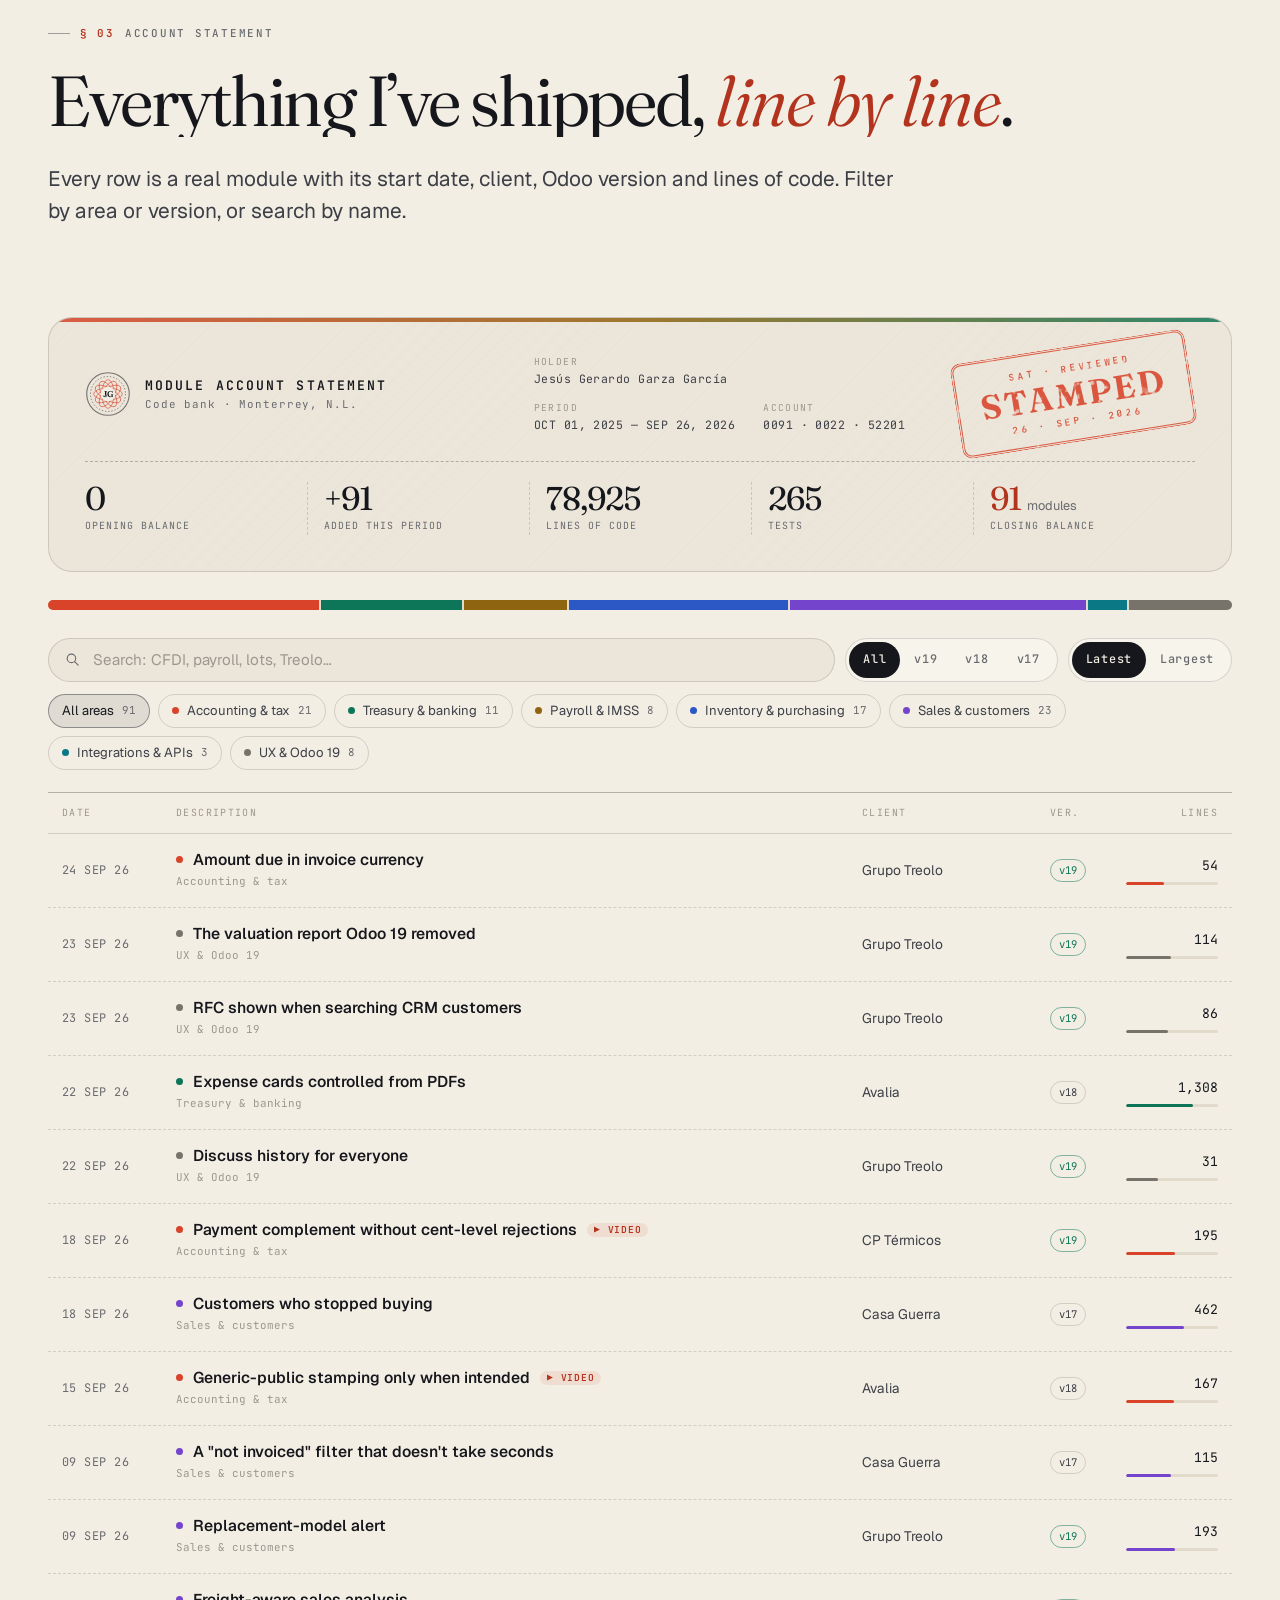
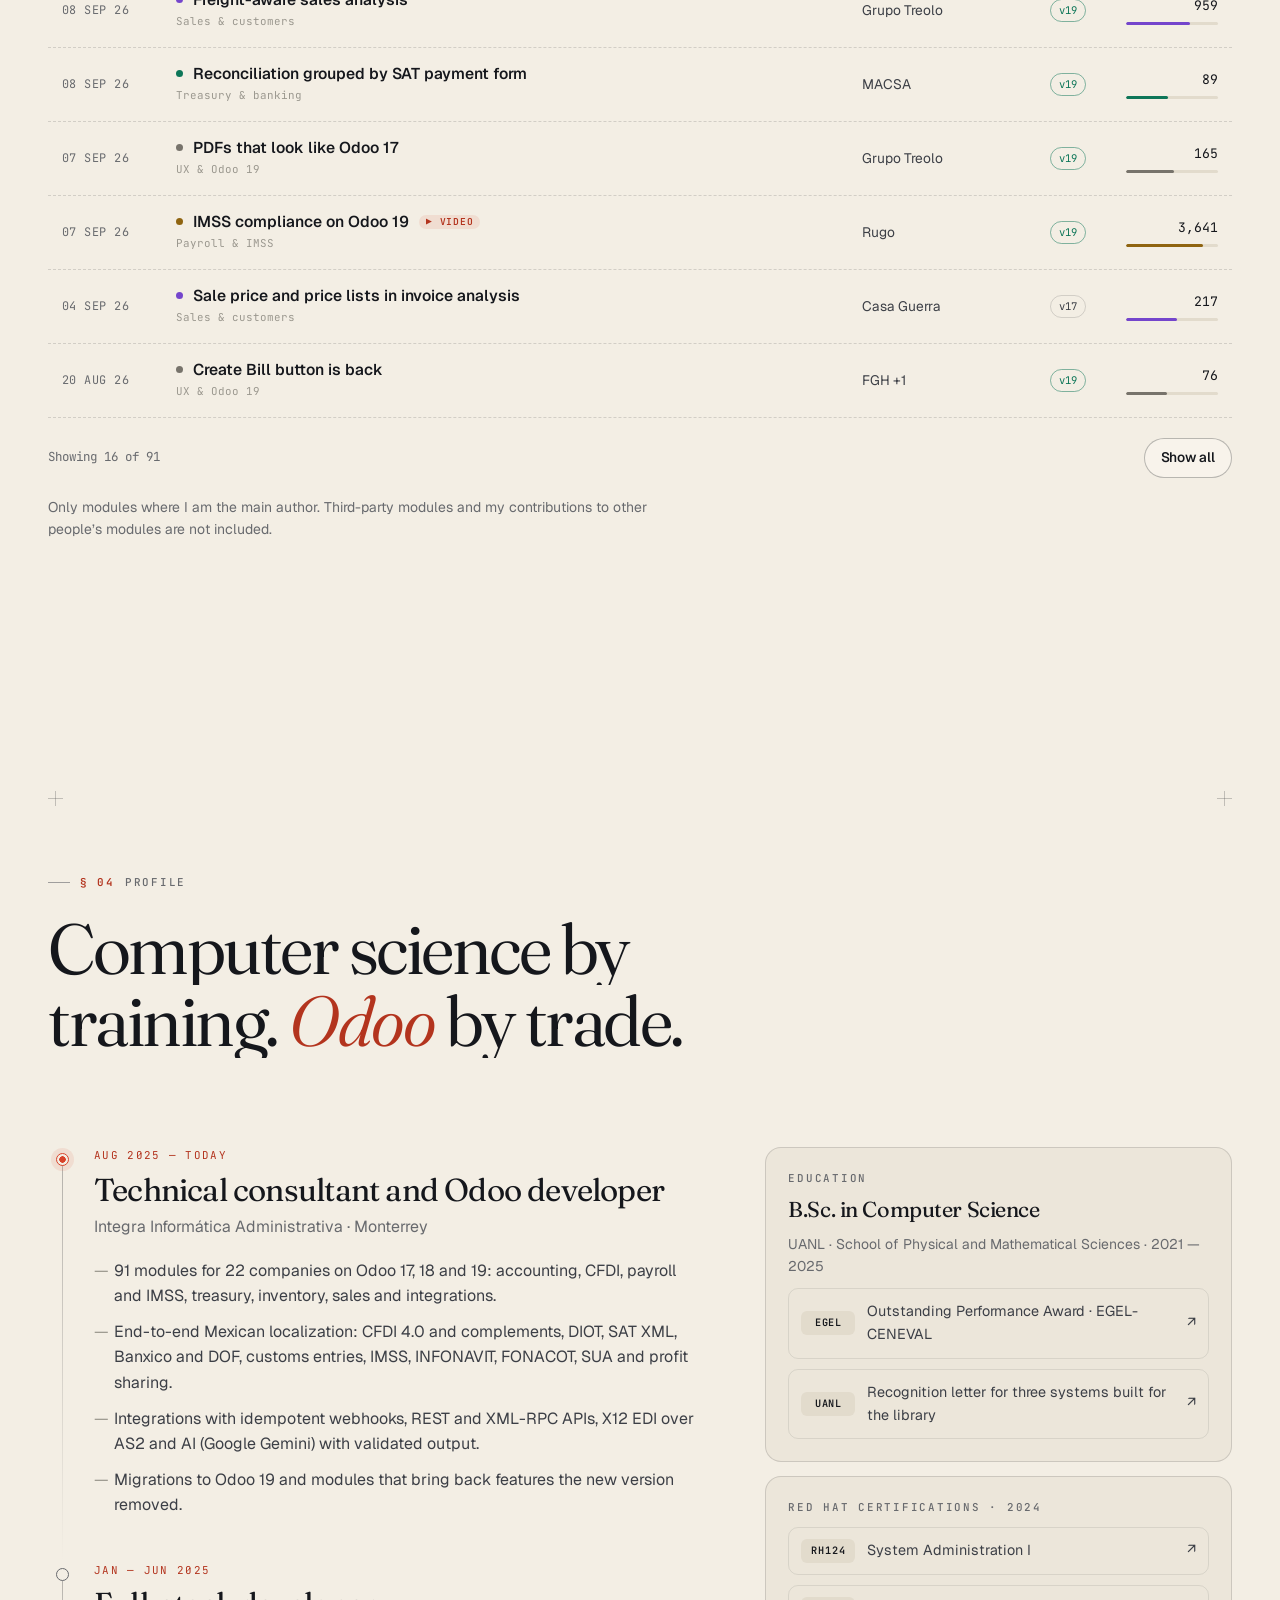
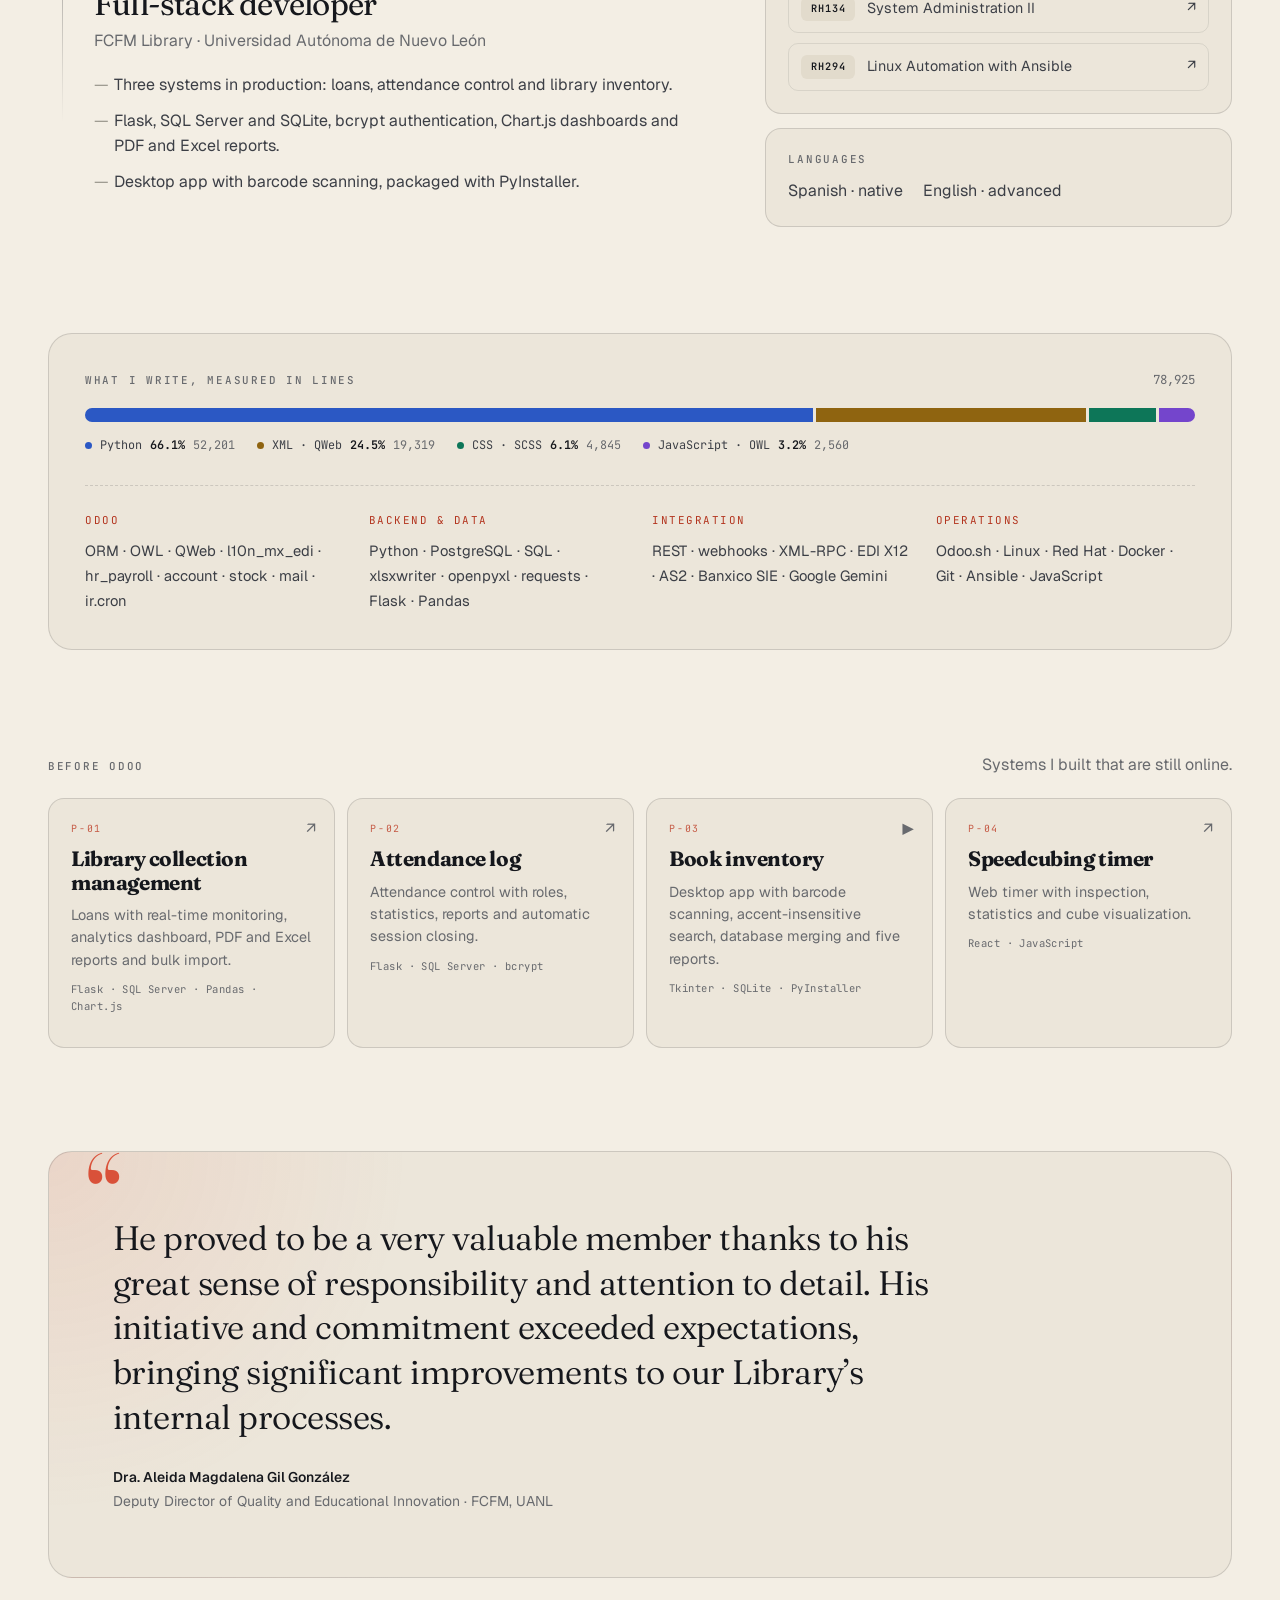
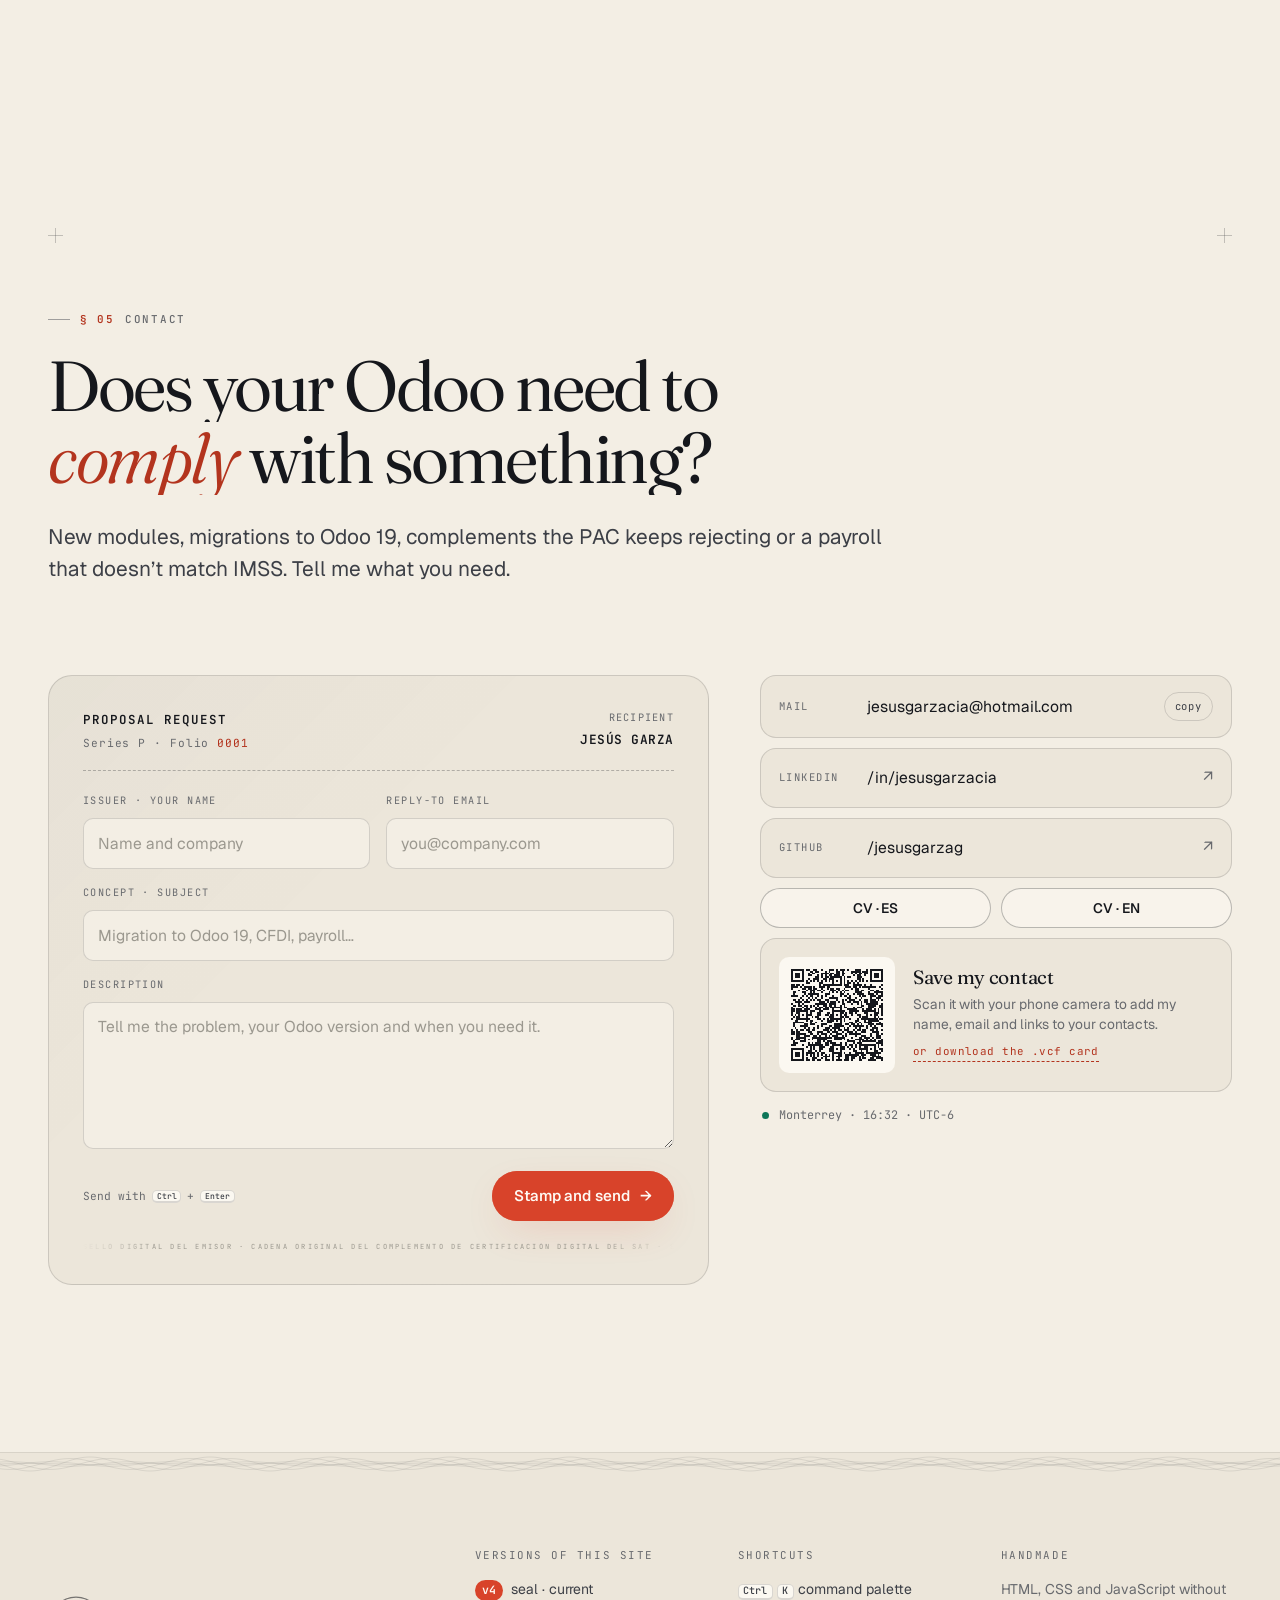
==== commit a10d564a: "[IMP] portafolio: v4 sello, rework completo del sitio - Concepto nuevo: documento fiscal timbrado. S" ====
--- a/index.html
+++ b/index.html
@@ -1,1842 +1,913 @@
 <!DOCTYPE html>
-<html lang="es">
+<html lang="es" data-theme="dark" class="no-js">
 <head>
   <meta charset="UTF-8">
-  <meta name="viewport" content="width=device-width, initial-scale=1.0">
-  <title>Jesús Garza | Backend Developer</title>
-  <meta name="description" content="Desarrollador Odoo con 23+ módulos en producción para 10 empresas. Python, PostgreSQL, OWL, CFDI y APIs REST.">
-  <meta name="keywords" content="Odoo Developer, Python, PostgreSQL, OWL, CFDI, REST API, Backend Developer, Módulos Odoo, ERP, XML-RPC">
+  <meta name="viewport" content="width=device-width, initial-scale=1, viewport-fit=cover">
+  <title>Jesús Garza · Desarrollador Odoo para México</title>
+  <meta name="description" content="Desarrollador Odoo especializado en localización mexicana: CFDI 4.0 y complementos, nómina e IMSS, tesorería, EDI e integraciones. 91 módulos entregados a 22 empresas.">
   <meta name="author" content="Jesús Gerardo Garza García">
   <meta name="google-site-verification" content="UH-ryH3ItbHpqrZ2tg2jyNeRqvWJ-3Q_sSFZ9Xyanlc">
-  <meta name="theme-color" content="#0c0c0d">
-
+  <meta name="theme-color" content="#07090c" media="(prefers-color-scheme: dark)">
+  <meta name="theme-color" content="#f3eee4" media="(prefers-color-scheme: light)">
+  <meta name="color-scheme" content="dark light">
+  <link rel="canonical" href="https://jesusgarza.pages.dev/">
   <link rel="icon" type="image/svg+xml" href="assets/icon.svg">
-  <link rel="apple-touch-icon" href="assets/icon.svg">
+  <link rel="icon" type="image/png" sizes="192x192" href="assets/icon-192.png">
+  <link rel="apple-touch-icon" href="assets/apple-touch-icon.png">
   <link rel="manifest" href="manifest.webmanifest">
 
-  <link rel="canonical" href="https://jesusgarza.pages.dev/">
-
-  <!-- Open Graph -->
   <meta property="og:type" content="website">
-  <meta property="og:title" content="Jesús Garza | Odoo Developer">
-  <meta property="og:description" content="23+ custom Odoo modules in production for 10 companies. Python, PostgreSQL, OWL, CFDI and REST APIs.">
-  <meta property="og:image" content="assets/images/portafolio_es.jpg">
+  <meta property="og:locale" content="es_MX">
+  <meta property="og:locale:alternate" content="en_US">
+  <meta property="og:site_name" content="Jesús Garza">
+  <meta property="og:title" content="Jesús Garza · Desarrollador Odoo para México">
+  <meta property="og:description" content="91 módulos Odoo para 22 empresas: CFDI 4.0, nómina e IMSS, tesorería, EDI e integraciones. Casos explicados en video.">
+  <meta property="og:image" content="https://jesusgarza.pages.dev/assets/images/og.jpg">
+  <meta property="og:image:width" content="1200">
+  <meta property="og:image:height" content="630">
+  <meta property="og:image:alt" content="Jesús Garza, desarrollador Odoo para México">
   <meta property="og:url" content="https://jesusgarza.pages.dev/">
-
-  <!-- Twitter Card -->
   <meta name="twitter:card" content="summary_large_image">
-  <meta name="twitter:title" content="Jesús Garza | Odoo Developer">
-  <meta name="twitter:description" content="23+ custom Odoo modules in production for 10 companies. Python, PostgreSQL, OWL, CFDI and REST APIs.">
-  <meta name="twitter:image" content="assets/images/portafolio_es.jpg">
-
-  <!-- JSON-LD Structured Data -->
+  <meta name="twitter:title" content="Jesús Garza · Desarrollador Odoo para México">
+  <meta name="twitter:description" content="91 módulos Odoo para 22 empresas: CFDI 4.0, nómina e IMSS, tesorería, EDI e integraciones.">
+  <meta name="twitter:image" content="https://jesusgarza.pages.dev/assets/images/og.jpg">
+
   <script type="application/ld+json">
   {
     "@context": "https://schema.org",
     "@type": "Person",
     "name": "Jesús Gerardo Garza García",
-    "jobTitle": "Odoo Developer",
+    "alternateName": "Jesús Garza",
+    "jobTitle": "Desarrollador Odoo",
     "url": "https://jesusgarza.pages.dev/",
-    "email": "jesusgarzacia@hotmail.com",
-    "sameAs": [
-      "https://github.com/jesusgarzag",
-      "https://www.linkedin.com/in/jesusgarzacia"
-    ],
-    "knowsAbout": ["Odoo", "Python", "PostgreSQL", "OWL", "CFDI", "REST API", "XML-RPC"],
-    "alumniOf": {
-      "@type": "CollegeOrUniversity",
-      "name": "Universidad Autónoma de Nuevo León"
-    },
-    "address": {
-      "@type": "PostalAddress",
-      "addressLocality": "Monterrey",
-      "addressRegion": "NL",
-      "addressCountry": "MX"
-    },
-    "workLocation": {
-      "@type": "Place",
-      "name": "Remote · Monterrey, MX"
-    },
-    "hasOccupation": {
-      "@type": "Occupation",
-      "name": "Odoo Backend Developer",
-      "occupationLocation": { "@type": "City", "name": "Monterrey" },
-      "skills": "Python, PostgreSQL, Odoo ORM, Owl, XML-RPC, QWeb, CFDI, REST API, Linux, Red Hat"
-    },
+    "email": "mailto:jesusgarzacia@hotmail.com",
+    "image": "https://jesusgarza.pages.dev/assets/images/og.jpg",
+    "sameAs": ["https://github.com/jesusgarzag", "https://www.linkedin.com/in/jesusgarzacia"],
+    "worksFor": { "@type": "Organization", "name": "Integra Informática Administrativa" },
+    "knowsAbout": ["Odoo", "Python", "PostgreSQL", "OWL", "QWeb", "CFDI 4.0", "Complemento de pago", "IMSS", "SUA", "PTU", "Conciliación bancaria", "EDI X12", "AS2", "Webhooks", "XML-RPC", "Google Gemini"],
+    "alumniOf": { "@type": "CollegeOrUniversity", "name": "Universidad Autónoma de Nuevo León" },
+    "address": { "@type": "PostalAddress", "addressLocality": "Monterrey", "addressRegion": "NL", "addressCountry": "MX" },
     "hasCredential": [
-      {
-        "@type": "EducationalOccupationalCredential",
-        "name": "Red Hat System Administration I (RH124)",
-        "credentialCategory": "certification",
-        "recognizedBy": { "@type": "Organization", "name": "Red Hat" },
-        "dateCreated": "2024"
-      },
-      {
-        "@type": "EducationalOccupationalCredential",
-        "name": "Red Hat System Administration II (RH134)",
-        "credentialCategory": "certification",
-        "recognizedBy": { "@type": "Organization", "name": "Red Hat" },
-        "dateCreated": "2024"
-      },
-      {
-        "@type": "EducationalOccupationalCredential",
-        "name": "Red Hat Enterprise Linux Automation with Ansible (RH294)",
-        "credentialCategory": "certification",
-        "recognizedBy": { "@type": "Organization", "name": "Red Hat" },
-        "dateCreated": "2024"
-      }
+      { "@type": "EducationalOccupationalCredential", "name": "Red Hat System Administration I (RH124)", "credentialCategory": "certification", "recognizedBy": { "@type": "Organization", "name": "Red Hat" } },
+      { "@type": "EducationalOccupationalCredential", "name": "Red Hat System Administration II (RH134)", "credentialCategory": "certification", "recognizedBy": { "@type": "Organization", "name": "Red Hat" } },
+      { "@type": "EducationalOccupationalCredential", "name": "Red Hat Enterprise Linux Automation with Ansible (RH294)", "credentialCategory": "certification", "recognizedBy": { "@type": "Organization", "name": "Red Hat" } },
+      { "@type": "EducationalOccupationalCredential", "name": "Testimonio de Desempeño Sobresaliente EGEL Ciencias Computacionales", "recognizedBy": { "@type": "Organization", "name": "CENEVAL" } }
     ]
   }
   </script>
-
-  <!-- Featured Odoo modules as CreativeWork list -->
   <script type="application/ld+json">
   {
     "@context": "https://schema.org",
     "@type": "ItemList",
-    "name": "Featured Odoo Modules",
-    "description": "Custom Odoo modules in production for 10 companies in Mexico.",
-    "numberOfItems": 23,
+    "name": "Módulos Odoo destacados",
+    "numberOfItems": 91,
     "itemListElement": [
-      {
-        "@type": "ListItem", "position": 1,
-        "item": {
-          "@type": "SoftwareSourceCode",
-          "name": "Suite de Reportes Financieros — Grupo Avalia",
-          "programmingLanguage": "Python",
-          "runtimePlatform": "Odoo 18",
-          "applicationCategory": "BusinessApplication",
-          "author": { "@type": "Person", "name": "Jesús Gerardo Garza García" }
-        }
-      },
-      {
-        "@type": "ListItem", "position": 2,
-        "item": {
-          "@type": "SoftwareSourceCode",
-          "name": "Control de Cumplimiento Aduanal",
-          "programmingLanguage": "Python",
-          "runtimePlatform": "Odoo 17",
-          "applicationCategory": "BusinessApplication",
-          "author": { "@type": "Person", "name": "Jesús Gerardo Garza García" }
-        }
-      },
-      {
-        "@type": "ListItem", "position": 3,
-        "item": {
-          "@type": "SoftwareSourceCode",
-          "name": "EDI IKIGAI — Avisos a Middleware (Webhook 944/945)",
-          "programmingLanguage": "Python",
-          "runtimePlatform": "Odoo 19",
-          "applicationCategory": "BusinessApplication",
-          "author": { "@type": "Person", "name": "Jesús Gerardo Garza García" }
-        }
-      }
+      { "@type": "ListItem", "position": 1, "item": { "@type": "SoftwareSourceCode", "name": "Tesorería", "programmingLanguage": "Python", "runtimePlatform": "Odoo 19" } },
+      { "@type": "ListItem", "position": 2, "item": { "@type": "SoftwareSourceCode", "name": "Avisos EDI 944/945/947/852 a SAP", "programmingLanguage": "Python", "runtimePlatform": "Odoo 19" } },
+      { "@type": "ListItem", "position": 3, "item": { "@type": "SoftwareSourceCode", "name": "Complemento CFDI de Hidrocarburos y Petrolíferos", "programmingLanguage": "Python", "runtimePlatform": "Odoo 18" } },
+      { "@type": "ListItem", "position": 4, "item": { "@type": "SoftwareSourceCode", "name": "Cumplimiento IMSS en Odoo 19", "programmingLanguage": "Python", "runtimePlatform": "Odoo 19" } },
+      { "@type": "ListItem", "position": 5, "item": { "@type": "SoftwareSourceCode", "name": "Cálculo de PTU", "programmingLanguage": "Python", "runtimePlatform": "Odoo 18" } }
     ]
   }
   </script>
 
   <link rel="preconnect" href="https://fonts.googleapis.com">
   <link rel="preconnect" href="https://fonts.gstatic.com" crossorigin>
-  <link href="https://fonts.googleapis.com/css2?family=JetBrains+Mono:wght@400;500;600;700&display=swap" rel="stylesheet">
-  <link rel="preload" as="fetch" href="i18n/es.json" crossorigin="anonymous">
-  <link rel="preload" as="fetch" href="i18n/en.json" crossorigin="anonymous">
-
-  <link href="css/base.css" rel="stylesheet">
-  <link href="css/terminal.css" rel="stylesheet">
-  <link href="css/layout.css" rel="stylesheet">
-  <link href="css/components.css" rel="stylesheet">
-  <link href="css/responsive.css" rel="stylesheet">
+  <link rel="stylesheet" href="https://fonts.googleapis.com/css2?family=Fraunces:ital,opsz,wght@0,9..144,300..700;1,9..144,300..700&family=Geist:wght@300..700&family=JetBrains+Mono:wght@400..700&display=swap">
+  <script>
+    (function () {
+      var d = document.documentElement;
+      d.classList.remove('no-js');
+      d.classList.add('js');
+      var t = null;
+      try { t = localStorage.getItem('theme') || localStorage.getItem('colorscheme'); } catch (e) {}
+      if (t === 'solarized') t = 'light';
+      if (t && t !== 'light') t = 'dark';
+      if (!t) t = window.matchMedia && window.matchMedia('(prefers-color-scheme: light)').matches ? 'light' : 'dark';
+      d.setAttribute('data-theme', t);
+      if (window.matchMedia && window.matchMedia('(prefers-reduced-motion: reduce)').matches) d.classList.add('reduced');
+      try { if (sessionStorage.getItem('introSeen') === '1') d.classList.add('intro-skip'); } catch (e) {}
+    })();
+  </script>
+  <link rel="stylesheet" href="css/base.css">
+  <link rel="stylesheet" href="css/layout.css">
+  <link rel="stylesheet" href="css/components.css">
+  <link rel="stylesheet" href="css/player.css">
+  <link rel="stylesheet" href="css/terminal.css">
+  <link rel="stylesheet" href="css/responsive.css">
 </head>
 <body>
-
-  <!-- ════════════════════════════════════════════════════
-       TOP BAR (window chrome)
-       ════════════════════════════════════════════════════ -->
-  <header class="topbar">
-    <div class="topbar__left">
-      <button class="sidebar-toggle" id="sidebarToggle" aria-label="Open menu" aria-expanded="false">
-        <span class="sidebar-toggle__open" aria-hidden="true">≡</span>
-        <span class="sidebar-toggle__close" aria-hidden="true">×</span>
-      </button>
-      <div class="topbar__dots" aria-hidden="true">
-        <span></span><span></span><span></span>
-      </div>
+  <a class="skip" href="#main" data-i18n="skip">Saltar al contenido</a>
+  <div class="grain" aria-hidden="true"></div>
+  <div class="progress" aria-hidden="true"><span id="progressBar"></span></div>
+
+  <div class="intro" id="intro" aria-hidden="true">
+    <canvas class="intro__seal" id="introSeal" width="320" height="320"></canvas>
+    <div class="intro__meta mono">
+      <span data-i18n="intro_stamp">Timbrando portafolio</span>
+      <span class="intro__uuid" id="introUuid">00000000-0000-4000-8000-000000000000</span>
     </div>
-    <div class="topbar__title">
-      <span>jesus@portfolio: ~</span>
-      <span class="topbar__sep" aria-hidden="true">·</span>
-      <span class="topbar__clock" id="topbarClock" aria-live="off">--:--:--</span>
-    </div>
-    <div class="topbar__right">
-      <div class="topbar__lang" role="group" aria-label="Language">
-        <button class="is-active" data-lang="es" aria-pressed="true">ES</button>
-        <button data-lang="en" aria-pressed="false">EN</button>
-      </div>
-      <button class="topbar__btn" id="paletteOpen" aria-label="Open command palette">
-        <span aria-hidden="true">❯_</span>
-        <span class="kbd">Ctrl K</span>
-      </button>
-      <button class="topbar__btn" id="cheatsheetOpen" aria-label="Open keyboard cheatsheet">
-        <span aria-hidden="true">?</span>
-        <span class="kbd">/</span>
-      </button>
-      <button class="topbar__btn" id="themeToggle" aria-label="Toggle theme" aria-pressed="false">
-        <span aria-hidden="true">◐</span>
-        <span data-i18n="theme_toggle">TEMA</span>
-      </button>
+  </div>
+
+  <header class="hdr" id="hdr">
+    <div class="hdr__inner wrap">
+      <a class="brand" href="#top" aria-label="Jesús Garza, inicio">
+        <svg class="brand__seal" viewBox="0 0 40 40" aria-hidden="true"><use href="#seal-mini"/></svg>
+        <span class="brand__name">Jesús Garza</span>
+      </a>
+      <nav class="nav" aria-label="Principal" data-i18n-attr="aria-label:nav_label">
+        <a href="#impacto" data-nav="impacto"><span class="nav__n mono">01</span><span data-i18n="nav_impact">Impacto</span></a>
+        <a href="#casos" data-nav="casos"><span class="nav__n mono">02</span><span data-i18n="nav_cases">Casos</span></a>
+        <a href="#modulos" data-nav="modulos"><span class="nav__n mono">03</span><span data-i18n="nav_modules">Módulos</span></a>
+        <a href="#perfil" data-nav="perfil"><span class="nav__n mono">04</span><span data-i18n="nav_profile">Perfil</span></a>
+        <a href="#contacto" data-nav="contacto"><span class="nav__n mono">05</span><span data-i18n="nav_contact">Contacto</span></a>
+      </nav>
+      <div class="hdr__tools">
+        <div class="seg" role="group" aria-label="Idioma" data-i18n-attr="aria-label:lang_label">
+          <button type="button" data-lang="es" aria-pressed="true">ES</button>
+          <button type="button" data-lang="en" aria-pressed="false">EN</button>
+        </div>
+        <button type="button" class="icon-btn" id="themeBtn" aria-label="Cambiar tema" data-i18n-attr="aria-label:theme_label">
+          <svg viewBox="0 0 24 24" aria-hidden="true"><circle cx="12" cy="12" r="8.5" fill="none" stroke="currentColor" stroke-width="1.5"/><path d="M12 3.5a8.5 8.5 0 0 0 0 17z" fill="currentColor"/></svg>
+        </button>
+        <button type="button" class="icon-btn icon-btn--wide" id="paletteBtn" aria-label="Abrir paleta de comandos" data-i18n-attr="aria-label:palette_label">
+          <svg viewBox="0 0 24 24" aria-hidden="true"><circle cx="10.5" cy="10.5" r="6" fill="none" stroke="currentColor" stroke-width="1.6"/><path d="m15 15 5 5" stroke="currentColor" stroke-width="1.6" stroke-linecap="round"/></svg>
+          <span class="kbd">Ctrl K</span>
+        </button>
+        <button type="button" class="icon-btn menu-btn" id="menuBtn" aria-label="Abrir menú" aria-expanded="false" aria-controls="menu" data-i18n-attr="aria-label:menu_label">
+          <span></span><span></span>
+        </button>
+      </div>
     </div>
   </header>
 
-  <div class="sidebar-backdrop" id="sidebarBackdrop"></div>
-
-  <!-- ════════════════════════════════════════════════════
-       PAGE
-       ════════════════════════════════════════════════════ -->
-  <div class="page">
-
-    <!-- ────────── SIDEBAR ────────── -->
-    <aside class="sidebar" id="sidebar" aria-label="Navigation">
-      <div class="sidebar__brand">
-        <span class="sidebar__logo">jesus<span class="accent">.garza</span></span>
-        <span class="sidebar__role" data-i18n="backend_dev">Desarrollador Backend</span>
-        <span class="sidebar__status" data-i18n="status_available">Disponible para trabajar</span>
-        <span class="sidebar__working">
-          <span class="sidebar__working-key" data-i18n="now_working_label">now_working:</span>
-          <span class="sidebar__working-val">módulo IMSS/SUA · Recavisa</span>
-        </span>
-      </div>
-
-      <nav class="cmdlist" aria-label="Commands">
-        <span class="cmdlist__label" data-i18n="nav_label">// Navegación</span>
-
-        <a href="#about" class="cmd is-active" data-section="about">
-          <span class="cmd__name">cat about.md</span>
-        </a>
-        <a href="#experience" class="cmd" data-section="experience">
-          <span class="cmd__name">tree experience/</span>
-        </a>
-        <a href="#modules" class="cmd" data-section="modules">
-          <span class="cmd__name">ls -la modules/</span>
-        </a>
-        <a href="#projects" class="cmd" data-section="projects">
-          <span class="cmd__name">cat projects.json</span>
-        </a>
-        <a href="#skills" class="cmd" data-section="skills">
-          <span class="cmd__name">pacman -Q tech</span>
-        </a>
-        <a href="#education" class="cmd" data-section="education">
-          <span class="cmd__name">man certifications</span>
-        </a>
-        <a href="#contact" class="cmd" data-section="contact">
-          <span class="cmd__name">mail jesus</span>
-        </a>
-
-        <span class="cmdlist__label" data-i18n="archive_label">// Archivo</span>
-        <button type="button" class="cmd cmd--util" id="openBranches">
-          <span class="cmd__name">git branch -v</span>
-          <span class="cmd__hint"><kbd>Ctrl B</kbd></span>
-        </button>
-      </nav>
-
-      <div class="sidebar__bottom">
-        <a href="#" class="sidebar__cv" id="btnCv" download>
-          <span data-i18n="download_cv">Descargar CV</span>
-        </a>
-        <div class="sidebar__socials" aria-label="Social">
-          <a href="https://github.com/jesusgarzag" target="_blank" rel="noopener" aria-label="GitHub">GH</a>
-          <a href="https://www.linkedin.com/in/jesusgarzacia" target="_blank" rel="noopener" aria-label="LinkedIn">IN</a>
-          <a href="mailto:jesusgarzacia@hotmail.com" aria-label="Email">@</a>
-        </div>
-        <p class="sidebar__meta">
-          <span data-i18n="sidebar_loc">Monterrey, MX</span><br>
-          <span>v2.0.0 · 2026</span>
+  <div class="menu" id="menu" hidden>
+    <nav class="menu__nav" aria-label="Menú">
+      <a href="#impacto"><span class="mono">01</span><span data-i18n="nav_impact">Impacto</span></a>
+      <a href="#casos"><span class="mono">02</span><span data-i18n="nav_cases">Casos</span></a>
+      <a href="#modulos"><span class="mono">03</span><span data-i18n="nav_modules">Módulos</span></a>
+      <a href="#perfil"><span class="mono">04</span><span data-i18n="nav_profile">Perfil</span></a>
+      <a href="#contacto"><span class="mono">05</span><span data-i18n="nav_contact">Contacto</span></a>
+    </nav>
+    <div class="menu__foot">
+      <a class="btn btn--ghost" data-cv href="assets/certificados/cv_es.pdf" download><span data-i18n="cta_cv">Descargar CV</span></a>
+      <span class="microtext" aria-hidden="true">jesus garza · desarrollador odoo · monterrey · mexico · cfdi 4.0 · imss · sat · banxico · sepomex · jesus garza · desarrollador odoo · monterrey · mexico</span>
+    </div>
+  </div>
+
+  <main id="main">
+
+    <section class="hero" id="top" aria-labelledby="heroTitle">
+      <div class="hero__art" aria-hidden="true">
+        <canvas class="hero__canvas" id="seal"></canvas>
+        <svg class="hero__ring" viewBox="0 0 1000 1000">
+          <defs>
+            <path id="ringPath" d="M500,500 m-452,0 a452,452 0 1,1 904,0 a452,452 0 1,1 -904,0"/>
+            <path id="ringPath2" d="M500,500 m-392,0 a392,392 0 1,1 784,0 a392,392 0 1,1 -784,0"/>
+          </defs>
+          <g class="hero__ring-a">
+            <text><textPath href="#ringPath" id="ringText" data-i18n="ring_a">JESÚS GERARDO GARZA GARCÍA · DESARROLLADOR ODOO · MONTERREY, NUEVO LEÓN · CFDI 4.0 · IMSS · SUA · SAT · BANXICO · SEPOMEX · EDI X12 · JESÚS GERARDO GARZA GARCÍA · DESARROLLADOR ODOO · MONTERREY, NUEVO LEÓN · CFDI 4.0 · IMSS · SUA ·</textPath></text>
+          </g>
+          <g class="hero__ring-b">
+            <text><textPath href="#ringPath2" data-i18n="ring_b">91 MÓDULOS · 22 EMPRESAS · ODOO 17 · 18 · 19 · 265 PRUEBAS · 52,201 LÍNEAS DE PYTHON · 91 MÓDULOS · 22 EMPRESAS · ODOO 17 · 18 · 19 · 265 PRUEBAS ·</textPath></text>
+          </g>
+        </svg>
+        <div class="hero__mono">
+          <span class="hero__mono-jg serif">JG</span>
+          <span class="hero__mono-sub mono" data-i18n="hero_seal">Sello digital</span>
+        </div>
+      </div>
+
+      <div class="hero__inner wrap">
+        <p class="eyebrow hero__eyebrow" data-hero>
+          <span data-i18n="hero_eyebrow">Desarrollador Odoo · Monterrey, MX</span>
         </p>
-      </div>
-    </aside>
-
-    <!-- ────────── MAIN ────────── -->
-    <main class="page__main" id="main">
-
-      <!-- ── HERO ───────────────────────────────────── -->
-      <section class="hero" id="top">
-        <div class="hero__prompt" aria-hidden="true">
-          <span class="prompt">
-            <span class="prompt__user">jesus</span><span class="prompt__at">@</span><span class="prompt__host">portfolio</span><span class="prompt__sep">:</span><span class="prompt__path">~</span><span class="prompt__sym">$</span>
-          </span>
-          <span class="prompt__cmd typed" data-typed="whoami"></span>
-        </div>
-
-        <h1 class="hero__name">Jesús Garza<span class="accent">_</span></h1>
-        <p class="hero__role" data-i18n="hero_role">Backend Engineer · Python · Odoo</p>
-        <p class="hero__tag" data-i18n="hero_desc">
-          Desarrollador Odoo con 23+ módulos en producción para 10 empresas.
-          Python, PostgreSQL, OWL, CFDI y APIs REST.
+        <h1 class="hero__name display" id="heroTitle" data-hero>
+          <span class="split-line"><span>Jesús</span></span>
+          <span class="split-line"><span>Garza<span class="hero__dot">.</span></span></span>
+        </h1>
+        <p class="hero__claim serif" data-hero>
+          <span data-i18n="hero_claim_a">Hago que Odoo hable con</span>
+          <span class="rot" id="rot" aria-live="off"><span class="rot__word">el SAT</span></span><span class="hero__claim-end">.</span>
         </p>
-
-        <div class="neofetch">
-          <pre class="neofetch__ascii" aria-hidden="true">
-   ▄▄▄▄▄▄▄
-  █ ┌───┐ █
-  █ │ J │ █     jesus@portfolio
-  █ │ G │ █     ─────────────────
-  █ └───┘ █
-   ▀▀▀▀▀▀▀</pre>
-          <div class="neofetch__list">
-            <div class="neofetch__row"><span class="neofetch__key">os</span><span class="neofetch__val">Linux x86_64 · RHEL Certified</span></div>
-            <div class="neofetch__row"><span class="neofetch__key">stack</span><span class="neofetch__val">Python · PostgreSQL · Odoo 17/18/19</span></div>
-            <div class="neofetch__row"><span class="neofetch__key">specialty</span><span class="neofetch__val">CFDI · ERP · REST · XML-RPC</span></div>
-            <div class="neofetch__row"><span class="neofetch__key">shell</span><span class="neofetch__val">/bin/zsh · vim · tmux</span></div>
-            <div class="neofetch__row"><span class="neofetch__key">location</span><span class="neofetch__val">Monterrey, MX · UTC-6</span></div>
-            <div class="neofetch__row"><span class="neofetch__key">uptime</span><span class="neofetch__val" data-i18n="neofetch_uptime">23 módulos · 10 clientes · 3 certs</span></div>
-            <div class="neofetch__row"><span class="neofetch__key">last_push</span><span class="neofetch__val" id="ghLastPush"><span class="dim">checking github...</span></span></div>
-          </div>
-        </div>
-
-        <!-- ── Interactive shell ── -->
-        <section class="shell" id="shell" aria-label="Terminal interactiva">
-          <div class="shell__log" id="shellLog" aria-live="polite">
-            <div class="shell__line shell__line--sys" data-i18n="shell_welcome">Mini-shell interactiva. Escribe <b>help</b> para ver los comandos.</div>
-          </div>
-          <label class="shell__inputline" for="shellInput">
-            <span class="prompt">
-              <span class="prompt__user">jesus</span><span class="prompt__at">@</span><span class="prompt__host">portfolio</span><span class="prompt__sep">:</span><span class="prompt__path">~</span><span class="prompt__sym">$</span>
-            </span>
-            <input type="text" class="shell__input" id="shellInput" autocomplete="off" autocapitalize="off" autocorrect="off" spellcheck="false" aria-label="Comando">
+        <p class="hero__lead lead" data-hero data-i18n="hero_lead">
+          Diseño y construyo módulos para la localización mexicana: CFDI 4.0 y sus complementos, nómina e IMSS, tesorería y conciliación bancaria, EDI e integraciones. En el último año entregué <strong>91 módulos a 22 empresas</strong>.
+        </p>
+        <div class="hero__cta" data-hero>
+          <a class="btn btn--primary" href="#casos" data-play-first>
+            <svg viewBox="0 0 24 24" aria-hidden="true"><path d="M8 5.5v13l10.5-6.5z" fill="currentColor"/></svg>
+            <span data-i18n="cta_cases">Ver casos en video</span>
+          </a>
+          <a class="btn btn--ghost" data-cv href="assets/certificados/cv_es.pdf" download>
+            <svg viewBox="0 0 24 24" aria-hidden="true"><path d="M12 4v11m0 0-4.5-4.5M12 15l4.5-4.5M5 19.5h14" fill="none" stroke="currentColor" stroke-width="1.6" stroke-linecap="round" stroke-linejoin="round"/></svg>
+            <span data-i18n="cta_cv">Descargar CV</span>
+          </a>
+          <a class="btn btn--text" href="#contacto"><span data-i18n="cta_contact">Escríbeme</span><span class="btn__arrow" aria-hidden="true">→</span></a>
+        </div>
+        <p class="hero__status mono" data-hero>
+          <span class="dot dot--live" aria-hidden="true"></span>
+          <span data-i18n="hero_status">Disponible para proyectos · respuesta en español o inglés</span>
+        </p>
+      </div>
+
+      <div class="hero__bottom wrap">
+        <dl class="hero__stats" data-hero>
+          <div class="hstat"><dt data-i18n="hs_modules">módulos entregados</dt><dd class="serif tnum" data-count="91">91</dd></div>
+          <div class="hstat"><dt data-i18n="hs_clients">empresas</dt><dd class="serif tnum" data-count="22">22</dd></div>
+          <div class="hstat"><dt data-i18n="hs_py">líneas de Python</dt><dd class="serif tnum" data-count="52201">52,201</dd></div>
+          <div class="hstat"><dt data-i18n="hs_tests">pruebas automatizadas</dt><dd class="serif tnum" data-count="265">265</dd></div>
+          <div class="hstat"><dt data-i18n="hs_v19">ya en Odoo 19</dt><dd class="serif tnum" data-count="38">38</dd></div>
+        </dl>
+        <div class="hero__folio mono" aria-hidden="true">
+          <span><b data-i18n="folio_label">Folio fiscal</b> <span id="folioUuid">7c1e5a0b-91a2-4f22-8b52-201026500091</span></span>
+          <span class="hero__folio-seal" id="folioSeal">||1.1|JG|2026-09-26T00:00:00|ODOO|MX||</span>
+        </div>
+      </div>
+    </section>
+
+    <div class="guilloche-band" aria-hidden="true"></div>
+
+    <section class="sec impact" id="impacto" aria-labelledby="impTitle">
+      <div class="wrap">
+        <header class="sec__head">
+          <p class="eyebrow" data-reveal><b>§ 01</b> <span data-i18n="imp_eyebrow">Un año en números</span></p>
+          <h2 class="h2" id="impTitle" data-split data-i18n="imp_title">Noventa y un módulos. <em>Veintidós</em> empresas. Doce meses.</h2>
+          <p class="lead" data-reveal data-i18n="imp_lead">Desde octubre de 2025 escribo el software que sostiene la operación de empresas mexicanas sobre Odoo 17, 18 y 19: lo que tiene que cuadrar con el SAT, pagarse a tiempo y timbrarse sin errores.</p>
+        </header>
+
+        <div class="metrics">
+          <article class="metric" data-reveal style="--d:.0s">
+            <span class="metric__serial mono">A-0091</span>
+            <p class="metric__num serif tnum" data-count="91">91</p>
+            <p class="metric__label" data-i18n="m1_label">módulos entregados</p>
+            <p class="metric__note" data-i18n="m1_note">De octubre de 2025 a septiembre de 2026, verificados uno por uno en el historial de git.</p>
+          </article>
+          <article class="metric" data-reveal style="--d:.06s">
+            <span class="metric__serial mono">A-0022</span>
+            <p class="metric__num serif tnum" data-count="22">22</p>
+            <p class="metric__label" data-i18n="m2_label">empresas en México</p>
+            <p class="metric__note" data-i18n="m2_note">De uno a dieciocho módulos por empresa, en contabilidad, nómina, almacén y ventas.</p>
+          </article>
+          <article class="metric" data-reveal style="--d:.12s">
+            <span class="metric__serial mono">A-2201</span>
+            <p class="metric__num serif tnum" data-count="52201">52,201</p>
+            <p class="metric__label" data-i18n="m3_label">líneas de Python</p>
+            <p class="metric__note" data-i18n="m3_note">78,925 contando vistas XML, OWL y estilos. Código propio, sin contar módulos de terceros.</p>
+          </article>
+          <article class="metric" data-reveal style="--d:.18s">
+            <span class="metric__serial mono">A-0265</span>
+            <p class="metric__num serif tnum" data-count="265">265</p>
+            <p class="metric__label" data-i18n="m4_label">pruebas automatizadas</p>
+            <p class="metric__note" data-i18n="m4_note">217 solo en Tesorería: matriz de conciliación, invariantes contables y paridad con el comportamiento nativo.</p>
+          </article>
+          <article class="metric" data-reveal style="--d:.24s">
+            <span class="metric__serial mono">A-0038</span>
+            <p class="metric__num serif tnum" data-count="38">38</p>
+            <p class="metric__label" data-i18n="m5_label">módulos en Odoo 19</p>
+            <p class="metric__note" data-i18n="m5_note">Además de 23 en Odoo 18 y 30 en Odoo 17, incluidas funciones que Odoo 19 eliminó y había que devolver.</p>
+          </article>
+          <article class="metric" data-reveal style="--d:.3s">
+            <span class="metric__serial mono">A-0010</span>
+            <p class="metric__num serif tnum" data-count="10">10</p>
+            <p class="metric__label" data-i18n="m6_label">bancos mexicanos integrados</p>
+            <p class="metric__note" data-i18n="m6_note">Banorte, BBVA, Santander, BanBajío, Banregio, Inbursa, Afirme, Bancrea, Banco Base y STP.</p>
+          </article>
+        </div>
+
+        <figure class="cadence" data-reveal>
+          <figcaption class="cadence__head">
+            <div>
+              <p class="eyebrow eyebrow--plain" data-i18n="cad_eyebrow">Ritmo de entrega</p>
+              <p class="cadence__title serif" data-i18n="cad_title">Módulos nuevos por mes y acumulado</p>
+            </div>
+            <div class="cadence__legend mono">
+              <span><i class="cadence__sw cadence__sw--bar"></i><span data-i18n="cad_bar">nuevos en el mes</span></span>
+              <span><i class="cadence__sw cadence__sw--line"></i><span data-i18n="cad_line">acumulado</span></span>
+            </div>
+          </figcaption>
+          <div class="cadence__chart" id="cadenceChart" role="group" aria-label="Gráfica de módulos por mes" data-i18n-attr="aria-label:cad_aria"></div>
+          <div class="cadence__tip" id="cadenceTip" hidden></div>
+        </figure>
+
+        <div class="clients" data-reveal>
+          <div class="clients__head">
+            <p class="eyebrow eyebrow--plain" data-i18n="cl_eyebrow">Empresas que usan mi código</p>
+            <p class="clients__note muted" data-i18n="cl_note">Número de módulos entregados a cada una.</p>
+          </div>
+          <ul class="clients__grid" id="clientsGrid"></ul>
+        </div>
+      </div>
+    </section>
+
+    <section class="sec cases" id="casos" aria-labelledby="casesTitle">
+      <div class="wrap">
+        <header class="sec__head">
+          <p class="eyebrow" data-reveal><b>§ 02</b> <span data-i18n="cases_eyebrow">Casos explicados</span></p>
+          <h2 class="h2" id="casesTitle" data-split data-i18n="cases_title">Cómo funciona, <em>en menos de un minuto</em>.</h2>
+          <p class="lead" data-reveal data-i18n="cases_lead">Siete problemas reales, animados paso a paso con los datos y las reglas de cada módulo. Dale play, salta entre capítulos o deja que corran solos.</p>
+        </header>
+
+        <nav class="cases__index" aria-label="Casos" data-reveal data-i18n-attr="aria-label:cases_eyebrow">
+          <a href="#caso-tesoreria"><span class="mono">01</span><span data-i18n="ci_1">Tesorería</span></a>
+          <a href="#caso-edi"><span class="mono">02</span><span data-i18n="ci_2">EDI a SAP</span></a>
+          <a href="#caso-cfdi"><span class="mono">03</span><span data-i18n="ci_3">CFDI</span></a>
+          <a href="#caso-imss"><span class="mono">04</span><span data-i18n="ci_4">IMSS</span></a>
+          <a href="#caso-ptu"><span class="mono">05</span><span data-i18n="ci_5">PTU</span></a>
+          <a href="#caso-banxico"><span class="mono">06</span><span data-i18n="ci_6">Banxico</span></a>
+          <a href="#caso-sepomex"><span class="mono">07</span><span data-i18n="ci_7">SEPOMEX</span></a>
+        </nav>
+
+        <article class="case" id="caso-tesoreria" aria-labelledby="c1Title">
+          <div class="case__text">
+            <p class="case__kicker mono" data-reveal><span class="case__no">01</span><span data-i18n="c1_kicker">Tesorería · Odoo 19 · FGH, Ikigai, MACSA, Mager</span></p>
+            <h3 class="h3" id="c1Title" data-split data-i18n="c1_title">Diez bancos, <em>una sola verdad</em>.</h3>
+            <p class="case__problem" data-reveal data-i18n="c1_problem">Cada banco exporta un formato distinto, muchos depósitos llegan sin nombre y conciliar contra facturas a mano no escala.</p>
+            <ul class="case__list" data-reveal>
+              <li data-i18n="c1_b1">Parsers para 10 bancos con detección por nombre de archivo y reimportación sin duplicados.</li>
+              <li data-i18n="c1_b2">Contraparte por CLABE, cuenta, RFC o nombre; si no aparece, extracción con IA (Gemini) con JSON validado y umbral de confianza.</li>
+              <li data-i18n="c1_b3">Conciliación automática por suma de subconjuntos con poda: una combinación exacta concilia; varias se marcan como ambiguas para revisión humana.</li>
+              <li data-i18n="c1_b4">Tolerancias de faltante y excedente por empresa, complemento de pago automático y proyección de flujo a 30 días.</li>
+            </ul>
+            <dl class="case__facts" data-reveal>
+              <div><dt data-i18n="f_lines">líneas</dt><dd class="serif tnum">14,729</dd></div>
+              <div><dt data-i18n="f_tests">pruebas</dt><dd class="serif tnum">217</dd></div>
+              <div><dt data-i18n="f_banks">bancos</dt><dd class="serif tnum">10</dd></div>
+            </dl>
+            <div class="case__actions" data-reveal>
+              <button type="button" class="btn btn--ghost btn--sm" data-code="tesoreria"><span class="btn__ico mono" aria-hidden="true">&lt;/&gt;</span><span data-i18n="btn_code">Ver código real</span></button>
+            </div>
+          </div>
+          <div class="case__media" data-reveal>
+            <div class="player" data-scene="tesoreria" id="player-tesoreria"></div>
+          </div>
+        </article>
+
+        <article class="case case--flip" id="caso-edi" aria-labelledby="c2Title">
+          <div class="case__text">
+            <p class="case__kicker mono" data-reveal><span class="case__no">02</span><span data-i18n="c2_kicker">Integraciones · Odoo 19 · Ikigai → SAP</span></p>
+            <h3 class="h3" id="c2Title" data-split data-i18n="c2_title">Odoo avisa. <em>El X12 viaja solo.</em></h3>
+            <p class="case__problem" data-reveal data-i18n="c2_problem">Cada entrada y salida de almacén tenía que llegar a SAP como EDI X12 por AS2, sin cargarle a Odoo el protocolo y sin duplicar un solo documento.</p>
+            <ul class="case__list" data-reveal>
+              <li data-i18n="c2_b1">Al validar un albarán se registra un aviso con llave idempotente <code>modelo:id:documento:ready</code> y restricción única.</li>
+              <li data-i18n="c2_b2">Webhook <code>edi.ready</code> con token en el header; 202 y 200 cuentan como acuse.</li>
+              <li data-i18n="c2_b3">El middleware consulta Odoo, arma el X12 944, 945, 947 o 852 y lo envía por AS2; Odoo guarda request, response y MDN.</li>
+              <li data-i18n="c2_b4">Reintento por cron con la misma llave; los 400 y 401 no se reintentan porque requieren corrección.</li>
+            </ul>
+            <dl class="case__facts" data-reveal>
+              <div><dt data-i18n="f_lines">líneas</dt><dd class="serif tnum">1,296</dd></div>
+              <div><dt data-i18n="f_docs">documentos X12</dt><dd class="serif tnum">4</dd></div>
+              <div><dt data-i18n="f_dupes">duplicados</dt><dd class="serif tnum">0</dd></div>
+            </dl>
+            <div class="case__actions" data-reveal>
+              <button type="button" class="btn btn--ghost btn--sm" data-code="edi"><span class="btn__ico mono" aria-hidden="true">&lt;/&gt;</span><span data-i18n="btn_code">Ver código real</span></button>
+            </div>
+          </div>
+          <div class="case__media" data-reveal>
+            <div class="player" data-scene="edi" id="player-edi"></div>
+          </div>
+        </article>
+
+        <article class="case" id="caso-cfdi" aria-labelledby="c3Title">
+          <div class="case__text">
+            <p class="case__kicker mono" data-reveal><span class="case__no">03</span><span data-i18n="c3_kicker">Facturación electrónica · CFDI 4.0 · Odoo 18 y 19</span></p>
+            <h3 class="h3" id="c3Title" data-split data-i18n="c3_title">El XML que el SAT <em>sí acepta</em>.</h3>
+            <p class="case__problem" data-reveal data-i18n="c3_problem">Cada complemento del SAT llega con reglas nuevas, y un solo centavo mal redondeado basta para que el PAC rechace el timbrado.</p>
+            <ul class="case__list" data-reveal>
+              <li data-i18n="c3_b1">Complemento de Hidrocarburos y Petrolíferos: nodo HidroYPetro por concepto, obligatorio desde el 24 de abril de 2026, con validación de permiso CNE (CCHYP107) y SubProducto (CCHYP110).</li>
+              <li data-i18n="c3_b2">Leyendas fiscales para transferencias virtuales entre empresas IMMEX.</li>
+              <li data-i18n="c3_b3">El 15 de septiembre de 2026 el PAC empezó a rechazar complementos de pago (CRP20268 y CRP20274). Tres días después, el módulo recalculaba BaseDR, ImporteDR y totales con los decimales de la moneda.</li>
+              <li data-i18n="c3_b4">Guardas contra el timbrado accidental a XAXX010101000 cuando al cliente le falta RFC o código postal.</li>
+            </ul>
+            <dl class="case__facts" data-reveal>
+              <div><dt data-i18n="f_cfdi">módulos CFDI</dt><dd class="serif tnum">8</dd></div>
+              <div><dt data-i18n="f_days">días de respuesta</dt><dd class="serif tnum">3</dd></div>
+              <div><dt data-i18n="f_rules">reglas SAT</dt><dd class="serif tnum">CCHYP</dd></div>
+            </dl>
+            <div class="case__actions" data-reveal>
+              <button type="button" class="btn btn--ghost btn--sm" data-code="cfdi,hidro"><span class="btn__ico mono" aria-hidden="true">&lt;/&gt;</span><span data-i18n="btn_code">Ver código real</span></button>
+            </div>
+          </div>
+          <div class="case__media" data-reveal>
+            <div class="player" data-scene="cfdi" id="player-cfdi"></div>
+          </div>
+        </article>
+
+        <article class="case case--flip" id="caso-imss" aria-labelledby="c4Title">
+          <div class="case__text">
+            <p class="case__kicker mono" data-reveal><span class="case__no">04</span><span data-i18n="c4_kicker">Nómina · IMSS y SUA · Odoo 18 y 19</span></p>
+            <h3 class="h3" id="c4Title" data-split data-i18n="c4_title">Cuotas obrero-patronales, <em>día por día</em>.</h3>
+            <p class="case__problem" data-reveal data-i18n="c4_problem">Las cuotas del IMSS se calculaban fuera de Odoo y se recapturaban en el SUA: diferencias cada mes, retrabajo cada bimestre.</p>
+            <ul class="case__list" data-reveal>
+              <li data-i18n="c4_b1">Cálculo por día con la UMA vigente, SBC topado a 25 UMA y excedente sobre 3 UMA, dividido en tramos cuando cambia el salario.</li>
+              <li data-i18n="c4_b2">Cesantía y vejez patronal con la tasa que corresponde al rango del salario, desde la tabla de parámetros vigente.</li>
+              <li data-i18n="c4_b3">Archivos de ancho fijo para IDSE y SUA, validando NSS, CURP y registro patronal antes de exportar.</li>
+              <li data-i18n="c4_b4">Confronta contra la cédula del IMSS y contra FONACOT que marca cada diferencia por trabajador.</li>
+            </ul>
+            <dl class="case__facts" data-reveal>
+              <div><dt data-i18n="f_lines">líneas</dt><dd class="serif tnum">10,839</dd></div>
+              <div><dt data-i18n="f_branches">conceptos de cuota</dt><dd class="serif tnum">13</dd></div>
+              <div><dt data-i18n="f_files">archivos IMSS</dt><dd class="serif tnum">IDSE·SUA</dd></div>
+            </dl>
+            <div class="case__actions" data-reveal>
+              <button type="button" class="btn btn--ghost btn--sm" data-code="imss"><span class="btn__ico mono" aria-hidden="true">&lt;/&gt;</span><span data-i18n="btn_code">Ver código real</span></button>
+            </div>
+          </div>
+          <div class="case__media" data-reveal>
+            <div class="player" data-scene="imss" id="player-imss"></div>
+          </div>
+        </article>
+
+        <article class="case" id="caso-ptu" aria-labelledby="c5Title">
+          <div class="case__text">
+            <p class="case__kicker mono" data-reveal><span class="case__no">05</span><span data-i18n="c5_kicker">Nómina · PTU · Odoo 18 · Avalia</span></p>
+            <h3 class="h3" id="c5Title" data-split data-i18n="c5_title">Una persona, tres empresas, <em>un solo reparto</em>.</h3>
+            <p class="case__problem" data-reveal data-i18n="c5_problem">En un grupo con varias razones sociales la misma persona aparece con registros distintos, y la PTU terminaba duplicada o partida.</p>
+            <ul class="case__list" data-reveal>
+              <li data-i18n="c5_b1">Union-find con compresión de caminos: dos registros son la misma persona si comparten CURP, RFC o NSS, aunque sea de forma indirecta.</li>
+              <li data-i18n="c5_b2">50 % por días trabajados y 50 % por salario devengado con tope anual.</li>
+              <li data-i18n="c5_b3">Ajuste de centavos al mayor reparto con salvaguarda: si la diferencia no es de redondeo, el cálculo se detiene antes de pagar.</li>
+              <li data-i18n="c5_b4">Importador desde Excel, envío directo a nómina y PDF por empleado.</li>
+            </ul>
+            <dl class="case__facts" data-reveal>
+              <div><dt data-i18n="f_lines">líneas</dt><dd class="serif tnum">2,717</dd></div>
+              <div><dt data-i18n="f_split">reparto</dt><dd class="serif tnum">50/50</dd></div>
+              <div><dt data-i18n="f_ids">identificadores</dt><dd class="serif tnum">3</dd></div>
+            </dl>
+            <div class="case__actions" data-reveal>
+              <button type="button" class="btn btn--ghost btn--sm" data-code="ptu"><span class="btn__ico mono" aria-hidden="true">&lt;/&gt;</span><span data-i18n="btn_code">Ver código real</span></button>
+            </div>
+          </div>
+          <div class="case__media" data-reveal>
+            <div class="player" data-scene="ptu" id="player-ptu"></div>
+          </div>
+        </article>
+
+        <div class="clips">
+          <article class="case case--clip" id="caso-banxico" aria-labelledby="c6Title">
+            <div class="case__text">
+              <p class="case__kicker mono" data-reveal><span class="case__no">06</span><span data-i18n="c6_kicker">Contabilidad · Tipo de cambio · Odoo 18</span></p>
+              <h3 class="h3" id="c6Title" data-split data-i18n="c6_title">El tipo de cambio, <em>con la fecha correcta</em>.</h3>
+              <p class="case__problem" data-reveal data-i18n="c6_problem">Odoo registraba el FIX de Banxico con la fecha de aplicación y el DOF lo publica con la del día anterior. Un día de desfase basta para descuadrar CFDI y contabilidad.</p>
+              <div class="case__actions" data-reveal>
+                <button type="button" class="btn btn--ghost btn--sm" data-code="banxico"><span class="btn__ico mono" aria-hidden="true">&lt;/&gt;</span><span data-i18n="btn_code">Ver código real</span></button>
+              </div>
+            </div>
+            <div class="case__media" data-reveal>
+              <div class="player player--clip" data-scene="banxico" id="player-banxico"></div>
+            </div>
+          </article>
+
+          <article class="case case--clip" id="caso-sepomex" aria-labelledby="c7Title">
+            <div class="case__text">
+              <p class="case__kicker mono" data-reveal><span class="case__no">07</span><span data-i18n="c7_kicker">Clientes · Direcciones · Odoo 17</span></p>
+              <h3 class="h3" id="c7Title" data-split data-i18n="c7_title">Direcciones que <em>sí existen</em>.</h3>
+              <p class="case__problem" data-reveal data-i18n="c7_problem">Códigos postales de un estado con colonias de otro y ciudades con errores de dedo: direcciones que después rompen la facturación y las entregas.</p>
+              <div class="case__actions" data-reveal>
+                <button type="button" class="btn btn--ghost btn--sm" data-code="sepomex"><span class="btn__ico mono" aria-hidden="true">&lt;/&gt;</span><span data-i18n="btn_code">Ver código real</span></button>
+              </div>
+            </div>
+            <div class="case__media" data-reveal>
+              <div class="player player--clip" data-scene="sepomex" id="player-sepomex"></div>
+            </div>
+          </article>
+        </div>
+      </div>
+    </section>
+
+    <section class="sec ledger" id="modulos" aria-labelledby="ledTitle">
+      <div class="wrap">
+        <header class="sec__head">
+          <p class="eyebrow" data-reveal><b>§ 03</b> <span data-i18n="led_eyebrow">Estado de cuenta</span></p>
+          <h2 class="h2" id="ledTitle" data-split data-i18n="led_title">Todo lo que he entregado, <em>movimiento por movimiento</em>.</h2>
+          <p class="lead" data-reveal data-i18n="led_lead">Cada renglón es un módulo real con su fecha de alta, cliente, versión de Odoo y líneas de código. Filtra por área o versión, o busca por nombre.</p>
+        </header>
+
+        <div class="stmt" data-reveal>
+          <div class="stmt__top">
+            <div class="stmt__bank">
+              <svg class="stmt__seal" viewBox="0 0 40 40" aria-hidden="true"><use href="#seal-mini"/></svg>
+              <div>
+                <p class="stmt__title mono" data-i18n="st_title">Estado de cuenta de módulos</p>
+                <p class="stmt__sub mono" data-i18n="st_sub">Banco de código · Monterrey, N.L.</p>
+              </div>
+            </div>
+            <dl class="stmt__meta mono">
+              <div><dt data-i18n="st_holder">Titular</dt><dd>Jesús Gerardo Garza García</dd></div>
+              <div><dt data-i18n="st_period">Periodo</dt><dd data-i18n="st_period_v">01 OCT 2025 — 26 SEP 2026</dd></div>
+              <div><dt data-i18n="st_account">Cuenta</dt><dd>0091 · 0022 · 52201</dd></div>
+            </dl>
+          </div>
+          <dl class="stmt__sum">
+            <div><dt data-i18n="st_open">Saldo inicial</dt><dd class="serif tnum">0</dd></div>
+            <div><dt data-i18n="st_in">Altas del periodo</dt><dd class="serif tnum">+91</dd></div>
+            <div><dt data-i18n="st_loc">Líneas de código</dt><dd class="serif tnum">78,925</dd></div>
+            <div><dt data-i18n="st_tests">Pruebas</dt><dd class="serif tnum">265</dd></div>
+            <div class="stmt__close"><dt data-i18n="st_close">Saldo final</dt><dd class="serif tnum"><span>91</span> <small data-i18n="st_modules">módulos</small></dd></div>
+          </dl>
+          <div class="stamp" id="ledgerStamp" aria-hidden="true">
+            <span class="stamp__top mono" data-i18n="stamp_top">SAT · Revisado</span>
+            <span class="stamp__main serif" data-i18n="stamp_main">Timbrado</span>
+            <span class="stamp__date mono">26 · SEP · 2026</span>
+          </div>
+        </div>
+
+        <div class="areas" id="areasBar" data-reveal></div>
+
+        <div class="ltools" data-reveal>
+          <label class="search">
+            <svg viewBox="0 0 24 24" aria-hidden="true"><circle cx="10.5" cy="10.5" r="6" fill="none" stroke="currentColor" stroke-width="1.6"/><path d="m15 15 5 5" stroke="currentColor" stroke-width="1.6" stroke-linecap="round"/></svg>
+            <input type="search" id="ledgerSearch" autocomplete="off" spellcheck="false" placeholder="Buscar: CFDI, nómina, lotes, Treolo…" data-i18n-attr="placeholder:led_search,aria-label:led_search_label" aria-label="Buscar módulos">
           </label>
-          <span class="shell__hint" data-i18n="shell_hint">Escribe un comando (prueba: help, ls, neofetch, sudo hire) · Tab autocompleta · ↑↓ historial</span>
-        </section>
-
-        <div class="hero__cta">
-          <a href="#contact" class="btn btn--primary">
-            <span data-i18n="contact_me">Contáctame</span>
-            <span class="btn__arrow" aria-hidden="true">→</span>
-          </a>
-          <a href="#projects" class="btn btn--ghost">
-            <span data-i18n="view_projects">Ver proyectos</span>
-          </a>
-        </div>
-
-        <div class="contrib" id="contribHost">
-          <div class="contrib__head">
-            <span class="contrib__label" data-i18n="contrib_label">// contributions · last 12 months</span>
-            <span class="contrib__total" id="contribTotal">—</span>
-          </div>
-          <div class="contrib__grid" id="contribGrid" aria-label="GitHub contributions heatmap"></div>
-          <div class="contrib__foot">
-            <span class="contrib__hint" data-i18n="contrib_less">menos</span>
-            <span class="contrib__legend">
-              <span class="contrib__cell" data-level="0"></span>
-              <span class="contrib__cell" data-level="1"></span>
-              <span class="contrib__cell" data-level="2"></span>
-              <span class="contrib__cell" data-level="3"></span>
-              <span class="contrib__cell" data-level="4"></span>
-            </span>
-            <span class="contrib__hint" data-i18n="contrib_more">más</span>
-          </div>
-        </div>
-      </section>
-
-      <!-- ── ABOUT ──────────────────────────────────── -->
-      <section class="section" id="about" data-reveal>
-        <div class="section__prompt" aria-hidden="true">
-          <span class="prompt">
-            <span class="prompt__user">jesus</span><span class="prompt__at">@</span><span class="prompt__host">portfolio</span><span class="prompt__sep">:</span><span class="prompt__path">~</span><span class="prompt__sym">$</span>
-          </span>
-          <span class="prompt__cmd">cat about.md</span>
-        </div>
-
-        <h2 class="section-title">
-          <span class="section-title__num">01_</span><span data-i18n="about">Sobre mí</span>
-        </h2>
-
-        <p class="output" data-i18n="about_desc1">
-          Desarrollador backend Python con experiencia en módulos Odoo, integraciones XML-RPC y bases de datos PostgreSQL. Inglés avanzado.
-        </p>
-        <br>
-        <p class="output" data-i18n="about_desc2">
-          Formación en administración Linux (Red Hat). Enfocado en código limpio que resuelva problemas reales.
-        </p>
-
-        <div class="stats">
-          <div class="stat">
-            <span class="stat__hash">#01</span>
-            <div class="stat__num" data-target="10">0</div>
-            <div class="stat__label" data-i18n="stat_projects">Empresas Atendidas</div>
-          </div>
-          <div class="stat">
-            <span class="stat__hash">#02</span>
-            <div class="stat__num" data-target="23" data-suffix="+">0</div>
-            <div class="stat__label" data-i18n="stat_modules">Módulos Odoo</div>
-          </div>
-          <div class="stat">
-            <span class="stat__hash">#03</span>
-            <div class="stat__num" data-target="3">0</div>
-            <div class="stat__label" data-i18n="stat_certs">Certificaciones Red Hat</div>
-          </div>
-          <div class="stat">
-            <span class="stat__hash">#04</span>
-            <div class="stat__num" data-target="15" data-suffix="+">0</div>
-            <div class="stat__label" data-i18n="stat_tech">Tecnologías</div>
-          </div>
-        </div>
-      </section>
-
-      <!-- ── EXPERIENCE ─────────────────────────────── -->
-      <section class="section" id="experience" data-reveal>
-        <div class="section__prompt" aria-hidden="true">
-          <span class="prompt">
-            <span class="prompt__user">jesus</span><span class="prompt__at">@</span><span class="prompt__host">portfolio</span><span class="prompt__sep">:</span><span class="prompt__path">~</span><span class="prompt__sym">$</span>
-          </span>
-          <span class="prompt__cmd">tree experience/ -L 2</span>
-        </div>
-
-        <h2 class="section-title">
-          <span class="section-title__num">02_</span><span data-i18n="experience_title">Experiencia Profesional</span>
-        </h2>
-
-        <div class="tree">
-          <div class="tree__root">experience/</div>
-
-          <div class="tree__branch">
-            <div class="tree__node tree__node--title" data-i18n="exp_odoo_title">Consultor Técnico / Desarrollador Odoo</div>
-            <div class="tree__node tree__node--meta">
-              <span data-i18n="exp_odoo_company">Integra Informática Administrativa</span>
-              <span class="dim"> · </span>
-              <span data-i18n="exp_odoo_period">Ago 2025 — Presente</span>
-              <br>
-              <span data-i18n="exp_odoo_subtitle">Odoo 17/18/19 · Python · PostgreSQL · ORM · Owl · XML-RPC</span>
-            </div>
-
-            <div class="tree__line" data-i18n="exp_odoo_1">Reabastecimiento en cascada multi-almacén con sourcing parcial, stock mínimo configurable y transferencias batch</div>
-            <div class="tree__line" data-i18n="exp_odoo_2">Dashboard de postnómina con Owl: vistas múltiples, gauges SVG, tracking de dispersión y filtrado avanzado</div>
-            <div class="tree__line" data-i18n="exp_odoo_3">Integración con Watchdog: monitoreo de directorios, parseo XML/CSV/JSON y creación automática de registros vía XML-RPC</div>
-
-            <div class="tree__hidden" id="exp-odoo-more">
-              <div class="tree__line" data-i18n="exp_odoo_4">Integración CFDI: timbrado automático, detección de bancos mexicanos, layouts bancarios y comprobantes SPEI</div>
-              <div class="tree__line" data-i18n="exp_odoo_5">Reportes QWeb avanzados: pólizas de nómina por departamento, facturación CFDI y dispersión multi-concepto</div>
-              <div class="tree__line" data-i18n="exp_odoo_6">Detección automática de contactos bancarios con normalización Unicode, extracción de RFC y matching difuso</div>
-              <div class="tree__line" data-i18n="exp_odoo_7">Override de procurement core (_run_pull) con resolución dinámica de almacenes y encadenamiento de movimientos</div>
-              <div class="tree__line" data-i18n="exp_odoo_8">API REST con endpoints de dashboard, reconciliación de pagos y generación batch de PDFs</div>
-              <div class="tree__line" data-i18n="exp_odoo_9">Migración de módulos Odoo v17 → v18, adaptando modelos, vistas y componentes Owl</div>
-              <div class="tree__line" data-i18n="exp_odoo_10">Herencia de 6+ modelos estándar (account.move, hr.payslip.run, stock.rule, etc.) con lógica personalizada</div>
-            </div>
-
-            <button class="tree__expand" data-target="exp-odoo-more">
-              <span data-i18n="show_more">Ver más</span><span aria-hidden="true">▾</span>
-            </button>
-
-            <div class="tree__chips">
-              <span class="chip">Python</span><span class="chip">PostgreSQL</span><span class="chip">Odoo ORM</span>
-              <span class="chip">Owl</span><span class="chip">XML-RPC</span><span class="chip">QWeb</span>
-              <span class="chip">CFDI</span><span class="chip">Watchdog</span><span class="chip">xlsxwriter</span>
-              <span class="chip">ReportLab</span>
-            </div>
-          </div>
-
-          <div class="tree__branch">
-            <div class="tree__node tree__node--title" data-i18n="exp_ss_title">Programador Full Stack</div>
-            <div class="tree__node tree__node--meta">
-              <span data-i18n="exp_ss_company">Biblioteca FCFM-UANL</span>
-              <span class="dim"> · </span>
-              <span data-i18n="exp_ss_period">Ene 2025 — Jun 2025 · Contrato por proyecto (6 meses)</span>
-              <br>
-              <span data-i18n="exp_ss_subtitle">Flask · SQL Server · SQLite · 3 Sistemas en Producción</span>
-            </div>
-
-            <div class="tree__line" data-i18n="exp_ss_1">Sistema de préstamos: monitoreo en tiempo real, dashboard analítico con Chart.js y cierre automático de sesiones</div>
-            <div class="tree__line" data-i18n="exp_ss_2">Registro de entradas y salidas: autenticación bcrypt, control por roles y reportes de asistencia</div>
-            <div class="tree__line" data-i18n="exp_ss_3">Inventario de libros: app de escritorio con escaneo de código de barras y merge de bases de datos</div>
-
-            <div class="tree__hidden" id="exp-ss-more">
-              <div class="tree__line" data-i18n="exp_ss_4">Reportes PDF y Excel con formato avanzado y análisis de datos con Pandas</div>
-              <div class="tree__line" data-i18n="exp_ss_5">Arquitectura dual SQLite + SQL Server con queries parametrizadas</div>
-              <div class="tree__line" data-i18n="exp_ss_6">Importación masiva desde Excel/CSV con validación y resolución de conflictos</div>
-              <div class="tree__line" data-i18n="exp_ss_7">Despliegue en producción con Waitress y compilación a ejecutables con PyInstaller</div>
-            </div>
-
-            <button class="tree__expand" data-target="exp-ss-more">
-              <span data-i18n="show_more">Ver más</span><span aria-hidden="true">▾</span>
-            </button>
-
-            <div class="tree__chips">
-              <span class="chip">Python</span><span class="chip">Flask</span><span class="chip">SQL Server</span>
-              <span class="chip">SQLite</span><span class="chip">Pandas</span><span class="chip">ReportLab</span>
-              <span class="chip">Chart.js</span><span class="chip">bcrypt</span><span class="chip">Tkinter</span>
-            </div>
-          </div>
-        </div>
-      </section>
-
-      <!-- ── MODULES ────────────────────────────────── -->
-      <section class="section" id="modules" data-reveal>
-        <div class="section__prompt" aria-hidden="true">
-          <span class="prompt">
-            <span class="prompt__user">jesus</span><span class="prompt__at">@</span><span class="prompt__host">portfolio</span><span class="prompt__sep">:</span><span class="prompt__path">~</span><span class="prompt__sym">$</span>
-          </span>
-          <span class="prompt__cmd">ls -la modules/odoo/ | grep -E "v1[789]"</span>
-        </div>
-
-        <h2 class="section-title">
-          <span class="section-title__num">03_</span><span data-i18n="odoo_modules_title">Módulos Odoo</span>
-        </h2>
-
-        <p class="ls__total">
-          <span class="ansi-green">total 23</span>
-          <span class="dim"> — </span>
-          <span data-i18n="mod_clients">10 clientes</span>
-          <span class="dim"> · </span>
-          <span data-i18n="mod_areas">6 áreas funcionales</span>
-        </p>
-
-        <div class="summary">
-          <span class="chip chip--accent">v17 / v18 / v19</span>
-          <span class="chip" data-i18n="mod_total">23 módulos</span>
-          <span class="chip" data-i18n="mod_clients">10 clientes</span>
-          <span class="chip" data-i18n="mod_areas">6 áreas funcionales</span>
-        </div>
-
-        <h3 class="subsection-title" data-i18n="mod_clients_title">Empresas Atendidas</h3>
-        <div class="clients">
-          <div class="clients__track">
-            <span class="client-pill"><span class="client-pill__name">Avalia</span><span class="client-pill__sep">·</span><span class="client-pill__area" data-i18n="client_avalia_short">Finanzas</span></span>
-            <span class="client-pill"><span class="client-pill__name">Dimex</span><span class="client-pill__sep">·</span><span class="client-pill__area" data-i18n="client_dimex_short">Fiscal</span></span>
-            <span class="client-pill"><span class="client-pill__name">Casa Guerra</span><span class="client-pill__sep">·</span><span class="client-pill__area" data-i18n="client_casaguerra_short">Facturación</span></span>
-            <span class="client-pill"><span class="client-pill__name">Cosesa</span><span class="client-pill__sep">·</span><span class="client-pill__area" data-i18n="client_cosesa_short">Contabilidad</span></span>
-            <span class="client-pill"><span class="client-pill__name">Forrajera Elizondo</span><span class="client-pill__sep">·</span><span class="client-pill__area" data-i18n="client_forrajera_short">Inventario</span></span>
-            <span class="client-pill"><span class="client-pill__name">Recavisa</span><span class="client-pill__sep">·</span><span class="client-pill__area" data-i18n="client_recavisa_short">Aduanas</span></span>
-            <span class="client-pill"><span class="client-pill__name">Interenter</span><span class="client-pill__sep">·</span><span class="client-pill__area" data-i18n="client_interenter_short">Almacén</span></span>
-            <span class="client-pill"><span class="client-pill__name">FGH</span><span class="client-pill__sep">·</span><span class="client-pill__area" data-i18n="client_fgh_short">Ventas</span></span>
-            <span class="client-pill"><span class="client-pill__name">Invent</span><span class="client-pill__sep">·</span><span class="client-pill__area" data-i18n="client_invent_short">Compras</span></span>
-            <span class="client-pill"><span class="client-pill__name">Ikigai</span><span class="client-pill__sep">·</span><span class="client-pill__area" data-i18n="client_ikigai_short">API/EDI</span></span>
-            <!-- duplicate for seamless loop -->
-            <span class="client-pill"><span class="client-pill__name">Avalia</span><span class="client-pill__sep">·</span><span class="client-pill__area" data-i18n="client_avalia_short">Finanzas</span></span>
-            <span class="client-pill"><span class="client-pill__name">Dimex</span><span class="client-pill__sep">·</span><span class="client-pill__area" data-i18n="client_dimex_short">Fiscal</span></span>
-            <span class="client-pill"><span class="client-pill__name">Casa Guerra</span><span class="client-pill__sep">·</span><span class="client-pill__area" data-i18n="client_casaguerra_short">Facturación</span></span>
-            <span class="client-pill"><span class="client-pill__name">Cosesa</span><span class="client-pill__sep">·</span><span class="client-pill__area" data-i18n="client_cosesa_short">Contabilidad</span></span>
-            <span class="client-pill"><span class="client-pill__name">Forrajera Elizondo</span><span class="client-pill__sep">·</span><span class="client-pill__area" data-i18n="client_forrajera_short">Inventario</span></span>
-            <span class="client-pill"><span class="client-pill__name">Recavisa</span><span class="client-pill__sep">·</span><span class="client-pill__area" data-i18n="client_recavisa_short">Aduanas</span></span>
-            <span class="client-pill"><span class="client-pill__name">Interenter</span><span class="client-pill__sep">·</span><span class="client-pill__area" data-i18n="client_interenter_short">Almacén</span></span>
-            <span class="client-pill"><span class="client-pill__name">FGH</span><span class="client-pill__sep">·</span><span class="client-pill__area" data-i18n="client_fgh_short">Ventas</span></span>
-            <span class="client-pill"><span class="client-pill__name">Invent</span><span class="client-pill__sep">·</span><span class="client-pill__area" data-i18n="client_invent_short">Compras</span></span>
-            <span class="client-pill"><span class="client-pill__name">Ikigai</span><span class="client-pill__sep">·</span><span class="client-pill__area" data-i18n="client_ikigai_short">API/EDI</span></span>
-          </div>
-        </div>
-
-        <div class="ls">
-
-          <!-- Group: accounting -->
-          <div class="ls__group">
-            <button class="ls__group-head" type="button" aria-expanded="false">
-              <span class="ls__group-icon">▸</span>
-              <span>
-                <span class="ls__group-name" data-i18n="mod_cat_accounting">Contabilidad y Cumplimiento Fiscal</span>
-                <span class="ls__group-count" data-i18n="mod_cat_accounting_count">6 módulos · Avalia, Dimex, Casa Guerra, Cosesa</span>
-              </span>
-              <span class="ls__group-arrow" aria-hidden="true">›</span>
-            </button>
-            <div class="ls__group-body">
-              <div class="ls__row">
-                <div class="ls__row-meta"><span class="ls__perm">-rw-r--r--</span><span class="ls__owner">jesus</span><span class="ls__size">v18</span></div>
-                <div>
-                  <div class="ls__name" data-i18n="mod_formatos">Suite de Reportes Financieros — Grupo Avalia</div>
-                  <div class="ls__desc" data-i18n="mod_formatos_desc">Automatizó la generación de 9 reportes fiscales para un grupo financiero que administra pensiones y nómina de +500 beneficiarios.</div>
-                  <div class="ls__tags"><span class="chip">QWeb</span><span class="chip">openpyxl</span><span class="chip">OWL</span><span class="chip">CFDI</span></div>
-                </div>
+          <div class="seg seg--lg" role="group" aria-label="Versión de Odoo" id="verSeg" data-i18n-attr="aria-label:led_ver_label">
+            <button type="button" data-ver="all" aria-pressed="true" data-i18n="led_all">Todas</button>
+            <button type="button" data-ver="19" aria-pressed="false">v19</button>
+            <button type="button" data-ver="18" aria-pressed="false">v18</button>
+            <button type="button" data-ver="17" aria-pressed="false">v17</button>
+          </div>
+          <div class="seg seg--lg" role="group" aria-label="Orden" id="sortSeg" data-i18n-attr="aria-label:led_sort_label">
+            <button type="button" data-sort="date" aria-pressed="true" data-i18n="led_sort_date">Recientes</button>
+            <button type="button" data-sort="loc" aria-pressed="false" data-i18n="led_sort_loc">Más grandes</button>
+          </div>
+        </div>
+        <div class="afilters" id="areaFilters" role="group" aria-label="Área" data-i18n-attr="aria-label:led_area_label"></div>
+
+        <div class="ltable" role="table" aria-label="Módulos" data-i18n-attr="aria-label:led_table_label">
+          <div class="ltable__head mono" role="row">
+            <span role="columnheader" data-i18n="lh_date">Fecha</span>
+            <span role="columnheader" data-i18n="lh_concept">Concepto</span>
+            <span role="columnheader" data-i18n="lh_client">Cliente</span>
+            <span role="columnheader" data-i18n="lh_ver">Ver.</span>
+            <span role="columnheader" class="ltable__num" data-i18n="lh_loc">Líneas</span>
+          </div>
+          <div class="ltable__body" id="ledgerBody" role="rowgroup"></div>
+          <noscript><p class="ltable__empty">El catálogo de módulos requiere JavaScript.</p></noscript>
+        </div>
+        <div class="ledger__foot">
+          <p class="mono muted" id="ledgerCount" aria-live="polite">91 / 91</p>
+          <button type="button" class="btn btn--ghost btn--sm" id="ledgerMore" data-i18n="led_more">Mostrar todos</button>
+        </div>
+        <p class="ledger__note muted" data-i18n="led_note">Solo módulos donde soy autor principal. No incluye módulos de terceros ni mis aportaciones a módulos de otros autores.</p>
+      </div>
+    </section>
+
+    <section class="sec profile" id="perfil" aria-labelledby="profTitle">
+      <div class="wrap">
+        <header class="sec__head">
+          <p class="eyebrow" data-reveal><b>§ 04</b> <span data-i18n="prof_eyebrow">Perfil</span></p>
+          <h2 class="h2" id="profTitle" data-split data-i18n="prof_title">Ciencias computacionales de formación. <em>Odoo</em> de oficio.</h2>
+        </header>
+
+        <div class="profile__grid">
+          <div class="xp">
+            <article class="xp__item" data-reveal>
+              <div class="xp__rail" aria-hidden="true"><span class="xp__node xp__node--live"></span></div>
+              <div class="xp__body">
+                <p class="xp__when mono" data-i18n="xp1_when">Ago 2025 — hoy</p>
+                <h3 class="xp__role serif" data-i18n="xp1_role">Consultor técnico y desarrollador Odoo</h3>
+                <p class="xp__org" data-i18n="xp1_org">Integra Informática Administrativa · Monterrey</p>
+                <ul class="xp__list">
+                  <li data-i18n="xp1_b1">91 módulos para 22 empresas en Odoo 17, 18 y 19: contabilidad, CFDI, nómina e IMSS, tesorería, inventario, ventas e integraciones.</li>
+                  <li data-i18n="xp1_b2">Localización mexicana de punta a punta: CFDI 4.0 y complementos, DIOT, XML del SAT, Banxico y DOF, pedimentos, IMSS, INFONAVIT, FONACOT, SUA y PTU.</li>
+                  <li data-i18n="xp1_b3">Integraciones con webhooks idempotentes, API REST y XML-RPC, EDI X12 por AS2 e IA (Google Gemini) con salida validada.</li>
+                  <li data-i18n="xp1_b4">Migraciones a Odoo 19 y módulos que devuelven funciones que la versión eliminó.</li>
+                </ul>
               </div>
-              <div class="ls__row">
-                <div class="ls__row-meta"><span class="ls__perm">-rw-r--r--</span><span class="ls__owner">jesus</span><span class="ls__size">v18</span></div>
-                <div>
-                  <div class="ls__name" data-i18n="mod_bank_balance">Control de Conciliación Bancaria</div>
-                  <div class="ls__desc" data-i18n="mod_bank_balance_desc">Resolvió un problema crítico donde Odoo mostraba saldos bancarios vacíos al depender de la conciliación nativa.</div>
-                  <div class="ls__tags"><span class="chip">mail.thread</span><span class="chip">openpyxl</span><span class="chip">Bidirectional Sync</span></div>
-                </div>
+            </article>
+            <article class="xp__item" data-reveal>
+              <div class="xp__rail" aria-hidden="true"><span class="xp__node"></span></div>
+              <div class="xp__body">
+                <p class="xp__when mono" data-i18n="xp2_when">Ene — Jun 2025</p>
+                <h3 class="xp__role serif" data-i18n="xp2_role">Programador full stack</h3>
+                <p class="xp__org" data-i18n="xp2_org">Biblioteca FCFM · Universidad Autónoma de Nuevo León</p>
+                <ul class="xp__list">
+                  <li data-i18n="xp2_b1">Tres sistemas en producción: préstamos, control de asistencia e inventario bibliográfico.</li>
+                  <li data-i18n="xp2_b2">Flask, SQL Server y SQLite, autenticación con bcrypt, tableros con Chart.js y reportes PDF y Excel.</li>
+                  <li data-i18n="xp2_b3">Aplicación de escritorio con escaneo de códigos de barras, empaquetada con PyInstaller.</li>
+                </ul>
               </div>
-              <div class="ls__row" data-vim="aged_days">
-                <div class="ls__row-meta"><span class="ls__perm">-rw-r--r--</span><span class="ls__owner">jesus</span><span class="ls__size">v18</span></div>
-                <div>
-                  <div class="ls__name" data-i18n="mod_aged_days">Visibilidad de Cartera Vencida</div>
-                  <div class="ls__desc" data-i18n="mod_aged_days_desc">Dio a cobranza visibilidad instantánea de los días vencidos por factura — información crítica para flujo de efectivo que Odoo omite.</div>
-                  <div class="ls__tags"><span class="chip">Report Engine</span><span class="chip">Hooks</span><span class="chip">Custom Expressions</span></div>
-                </div>
+            </article>
+          </div>
+
+          <aside class="creds">
+            <div class="cred cred--edu" data-reveal>
+              <p class="eyebrow eyebrow--plain" data-i18n="edu_eyebrow">Formación</p>
+              <h3 class="cred__title serif" data-i18n="edu_degree">Licenciatura en Ciencias Computacionales</h3>
+              <p class="cred__meta" data-i18n="edu_school">UANL · Facultad de Ciencias Físico Matemáticas · 2021 — 2025</p>
+              <a class="cred__link" href="assets/certificados/EGEL.pdf" target="_blank" rel="noopener">
+                <span class="cred__badge mono">EGEL</span>
+                <span data-i18n="edu_egel">Testimonio de Desempeño Sobresaliente · CENEVAL</span>
+                <span aria-hidden="true">↗</span>
+              </a>
+              <a class="cred__link" href="assets/certificados/carta.pdf" target="_blank" rel="noopener">
+                <span class="cred__badge mono">UANL</span>
+                <span data-i18n="edu_letter">Carta de reconocimiento por tres sistemas para la biblioteca</span>
+                <span aria-hidden="true">↗</span>
+              </a>
+            </div>
+            <div class="cred" data-reveal>
+              <p class="eyebrow eyebrow--plain" data-i18n="cert_eyebrow">Certificaciones Red Hat · 2024</p>
+              <a class="cred__link" href="assets/certificados/RH124.pdf" target="_blank" rel="noopener"><span class="cred__badge mono">RH124</span><span>System Administration I</span><span aria-hidden="true">↗</span></a>
+              <a class="cred__link" href="assets/certificados/RH134.pdf" target="_blank" rel="noopener"><span class="cred__badge mono">RH134</span><span>System Administration II</span><span aria-hidden="true">↗</span></a>
+              <a class="cred__link" href="assets/certificados/RH294.pdf" target="_blank" rel="noopener"><span class="cred__badge mono">RH294</span><span>Linux Automation with Ansible</span><span aria-hidden="true">↗</span></a>
+            </div>
+            <div class="cred cred--lang" data-reveal>
+              <p class="eyebrow eyebrow--plain" data-i18n="lang_eyebrow">Idiomas</p>
+              <p class="cred__langs"><span data-i18n="lang_es">Español · nativo</span><span data-i18n="lang_en">Inglés · avanzado</span></p>
+            </div>
+          </aside>
+        </div>
+
+        <div class="stack" data-reveal>
+          <div class="stack__head">
+            <p class="eyebrow eyebrow--plain" data-i18n="stack_eyebrow">Lo que escribo, medido en líneas</p>
+            <p class="muted mono stack__total">78,925</p>
+          </div>
+          <div class="langbar" id="langBar" role="img" aria-label="Distribución por lenguaje" data-i18n-attr="aria-label:stack_aria"></div>
+          <ul class="langlegend mono" id="langLegend"></ul>
+          <div class="toolbox">
+            <div class="toolbox__col">
+              <p class="toolbox__h mono">Odoo</p>
+              <p class="toolbox__v">ORM · OWL · QWeb · l10n_mx_edi · hr_payroll · account · stock · mail · ir.cron</p>
+            </div>
+            <div class="toolbox__col">
+              <p class="toolbox__h mono" data-i18n="tb_backend">Backend y datos</p>
+              <p class="toolbox__v">Python · PostgreSQL · SQL · xlsxwriter · openpyxl · requests · Flask · Pandas</p>
+            </div>
+            <div class="toolbox__col">
+              <p class="toolbox__h mono" data-i18n="tb_integration">Integración</p>
+              <p class="toolbox__v">REST · webhooks · XML-RPC · EDI X12 · AS2 · Banxico SIE · Google Gemini</p>
+            </div>
+            <div class="toolbox__col">
+              <p class="toolbox__h mono" data-i18n="tb_ops">Operación</p>
+              <p class="toolbox__v">Odoo.sh · Linux · Red Hat · Docker · Git · Ansible · JavaScript</p>
+            </div>
+          </div>
+        </div>
+
+        <div class="side">
+          <div class="side__head" data-reveal>
+            <p class="eyebrow eyebrow--plain" data-i18n="side_eyebrow">Antes de Odoo</p>
+            <p class="muted" data-i18n="side_note">Sistemas propios que siguen en línea.</p>
+          </div>
+          <div class="side__grid">
+            <a class="proj" href="https://gestion-de-libros-de-acervo.onrender.com/" target="_blank" rel="noopener" data-reveal>
+              <span class="proj__n mono">P-01</span>
+              <h3 class="proj__t serif" data-i18n="p1_t">Gestión de libros de acervo</h3>
+              <p class="proj__d" data-i18n="p1_d">Préstamos con monitoreo en tiempo real, tablero analítico, reportes PDF y Excel e importación masiva.</p>
+              <p class="proj__s mono">Flask · SQL Server · Pandas · Chart.js</p>
+              <span class="proj__go" aria-hidden="true">↗</span>
+            </a>
+            <a class="proj" href="https://registros-entradas-salidas-dqkv.onrender.com/" target="_blank" rel="noopener" data-reveal style="--d:.06s">
+              <span class="proj__n mono">P-02</span>
+              <h3 class="proj__t serif" data-i18n="p2_t">Registro de entradas y salidas</h3>
+              <p class="proj__d" data-i18n="p2_d">Control de asistencia con roles, estadísticas, reportes y cierre automático de sesiones.</p>
+              <p class="proj__s mono">Flask · SQL Server · bcrypt</p>
+              <span class="proj__go" aria-hidden="true">↗</span>
+            </a>
+            <a class="proj" href="assets/demo/demo.mp4" target="_blank" rel="noopener" data-reveal style="--d:.12s">
+              <span class="proj__n mono">P-03</span>
+              <h3 class="proj__t serif" data-i18n="p3_t">Inventario de libros</h3>
+              <p class="proj__d" data-i18n="p3_d">Aplicación de escritorio con escaneo de códigos, búsqueda sin acentos, fusión de bases y cinco reportes.</p>
+              <p class="proj__s mono">Tkinter · SQLite · PyInstaller</p>
+              <span class="proj__go" aria-hidden="true">▶</span>
+            </a>
+            <a class="proj" href="https://rtimer.pages.dev/" target="_blank" rel="noopener" data-reveal style="--d:.18s">
+              <span class="proj__n mono">P-04</span>
+              <h3 class="proj__t serif" data-i18n="p4_t">Cronómetro para speedcubing</h3>
+              <p class="proj__d" data-i18n="p4_d">Timer web con inspección, estadísticas y visualización del cubo.</p>
+              <p class="proj__s mono">React · JavaScript</p>
+              <span class="proj__go" aria-hidden="true">↗</span>
+            </a>
+          </div>
+        </div>
+
+        <figure class="quote" data-reveal>
+          <span class="quote__mark serif" aria-hidden="true">“</span>
+          <blockquote class="quote__text serif" data-i18n="q_text">Demostró ser un elemento muy valioso por su gran responsabilidad y atención al detalle. Su iniciativa y compromiso superaron las expectativas, logrando mejoras significativas en los procesos internos de nuestra Biblioteca.</blockquote>
+          <figcaption class="quote__by">
+            <strong>Dra. Aleida Magdalena Gil González</strong>
+            <span data-i18n="q_role">Subdirectora de Calidad e Innovación Educativa · FCFM, UANL</span>
+          </figcaption>
+        </figure>
+      </div>
+    </section>
+
+    <section class="sec contact" id="contacto" aria-labelledby="ctTitle">
+      <div class="wrap">
+        <header class="sec__head">
+          <p class="eyebrow" data-reveal><b>§ 05</b> <span data-i18n="ct_eyebrow">Contacto</span></p>
+          <h2 class="h2" id="ctTitle" data-split data-i18n="ct_title">¿Tu Odoo tiene que <em>cumplir</em> con algo?</h2>
+          <p class="lead" data-reveal data-i18n="ct_lead">Módulos nuevos, migraciones a Odoo 19, complementos que el PAC rechaza o una nómina que no cuadra con el IMSS. Cuéntame qué necesitas.</p>
+        </header>
+
+        <div class="contact__grid">
+          <form class="cfdi" id="form-contacto" action="https://formspree.io/f/xzzgdodw" method="POST" data-reveal novalidate>
+            <div class="cfdi__head">
+              <div>
+                <p class="cfdi__type mono" data-i18n="form_type">Solicitud de propuesta</p>
+                <p class="cfdi__serie mono"><span data-i18n="form_serie">Serie P · Folio</span> <span id="formFolio">0001</span></p>
               </div>
-              <div class="ls__row">
-                <div class="ls__row-meta"><span class="ls__perm">-rw-r--r--</span><span class="ls__owner">jesus</span><span class="ls__size">v17</span></div>
-                <div>
-                  <div class="ls__name" data-i18n="mod_base_efectivo">Corrección Fiscal de Anticipos — DIOT</div>
-                  <div class="ls__desc" data-i18n="mod_base_efectivo_desc">Evitó declaraciones incorrectas ante el SAT que arriesgaban multas fiscales. Override de _compute_max_date() para forzar la fecha del flujo real de efectivo.</div>
-                  <div class="ls__tags"><span class="chip">account.partial.reconcile</span><span class="chip">DIOT</span><span class="chip">SAT</span></div>
-                </div>
+              <div class="cfdi__rfc mono">
+                <span data-i18n="form_to">Receptor</span>
+                <strong>Jesús Garza</strong>
               </div>
-              <div class="ls__row">
-                <div class="ls__row-meta"><span class="ls__perm">-rw-r--r--</span><span class="ls__owner">jesus</span><span class="ls__size">v17</span></div>
-                <div>
-                  <div class="ls__name" data-i18n="mod_anticipo">Reconocimiento Automático de IVA en Anticipos</div>
-                  <div class="ls__desc" data-i18n="mod_anticipo_desc">Automatizó un proceso manual mensual que causaba errores en la DIOT. Override de action_post() para generar asientos de base efectivo al registrar anticipos.</div>
-                  <div class="ls__tags"><span class="chip">action_post</span><span class="chip">Cash Basis</span><span class="chip">Tax Tags</span></div>
-                </div>
+            </div>
+            <div class="cfdi__grid">
+              <label class="field">
+                <span class="field__l mono" data-i18n="form_name">Emisor · tu nombre</span>
+                <input class="field__i" type="text" name="name" required autocomplete="name" placeholder="Nombre y empresa" data-i18n-attr="placeholder:form_name_ph">
+              </label>
+              <label class="field">
+                <span class="field__l mono" data-i18n="form_email">Correo de respuesta</span>
+                <input class="field__i" type="email" name="email" required autocomplete="email" inputmode="email" placeholder="tu@empresa.com" data-i18n-attr="placeholder:form_email_ph">
+              </label>
+              <label class="field field--full">
+                <span class="field__l mono" data-i18n="form_subject">Concepto · asunto</span>
+                <input class="field__i" type="text" name="affair" required placeholder="Migración a Odoo 19, CFDI, nómina…" data-i18n-attr="placeholder:form_subject_ph">
+              </label>
+              <label class="field field--full">
+                <span class="field__l mono" data-i18n="form_msg">Descripción</span>
+                <textarea class="field__i field__i--ta" name="message" rows="5" required placeholder="Cuéntame el problema, la versión de Odoo y para cuándo lo necesitas." data-i18n-attr="placeholder:form_msg_ph"></textarea>
+              </label>
+            </div>
+            <div class="cfdi__foot">
+              <p class="cfdi__hint mono"><span data-i18n="form_hint">Enviar con</span> <kbd>Ctrl</kbd>+<kbd>Enter</kbd></p>
+              <button type="submit" class="btn btn--primary" id="formSubmit">
+                <span class="btn__label" data-i18n="form_send">Timbrar y enviar</span>
+                <span class="btn__arrow" aria-hidden="true">→</span>
+              </button>
+            </div>
+            <p class="cfdi__status" id="formStatus" role="status" aria-live="polite" hidden></p>
+            <div class="cfdi__stamp" id="formStamp" aria-hidden="true">
+              <span class="mono" data-i18n="form_stamped">Timbrado</span>
+              <strong class="mono" id="formUuid">—</strong>
+            </div>
+            <div class="cfdi__micro microtext" aria-hidden="true">sello digital del emisor · cadena original del complemento de certificación digital del sat · sello digital del emisor · cadena original del complemento de certificación digital del sat</div>
+          </form>
+
+          <aside class="reach" data-reveal>
+            <a class="reach__row" href="mailto:jesusgarzacia@hotmail.com">
+              <span class="reach__k mono">mail</span>
+              <span class="reach__v">jesusgarzacia@hotmail.com</span>
+              <button type="button" class="reach__copy mono" data-copy="jesusgarzacia@hotmail.com" data-i18n="copy">copiar</button>
+            </a>
+            <a class="reach__row" href="https://www.linkedin.com/in/jesusgarzacia" target="_blank" rel="noopener">
+              <span class="reach__k mono">linkedin</span>
+              <span class="reach__v">/in/jesusgarzacia</span>
+              <span class="reach__go" aria-hidden="true">↗</span>
+            </a>
+            <a class="reach__row" href="https://github.com/jesusgarzag" target="_blank" rel="noopener">
+              <span class="reach__k mono">github</span>
+              <span class="reach__v">/jesusgarzag</span>
+              <span class="reach__go" aria-hidden="true">↗</span>
+            </a>
+            <div class="reach__cv">
+              <a class="btn btn--ghost btn--sm" href="assets/certificados/cv_es.pdf" download><span>CV · ES</span></a>
+              <a class="btn btn--ghost btn--sm" href="assets/certificados/cv_en.pdf" download><span>CV · EN</span></a>
+            </div>
+            <div class="qr">
+              <img class="qr__img" src="assets/vcard-qr.svg" width="132" height="132" alt="Código QR con mi tarjeta de contacto" data-i18n-attr="alt:qr_alt">
+              <div>
+                <p class="qr__t serif" data-i18n="qr_t">Guarda mi contacto</p>
+                <p class="qr__d muted" data-i18n="qr_d">Escanéalo con la cámara del teléfono: agrega nombre, correo y enlaces a tus contactos.</p>
+                <a class="qr__dl mono" href="assets/jesus-garza.vcf" download data-i18n="qr_dl">o descarga la tarjeta .vcf</a>
               </div>
-              <div class="ls__row">
-                <div class="ls__row-meta"><span class="ls__perm">-rw-r--r--</span><span class="ls__owner">jesus</span><span class="ls__size">v17</span></div>
-                <div>
-                  <div class="ls__name" data-i18n="mod_rep">Comprobante de Pago con Cumplimiento SAT</div>
-                  <div class="ls__desc" data-i18n="mod_rep_desc">Reemplazó el formato genérico de Odoo con un REP profesional que cumple 100% los requisitos del SAT. Parsing de XML CFDI 4.0 con namespaces y complemento Pagos20.</div>
-                  <div class="ls__tags"><span class="chip">CFDI 4.0</span><span class="chip">XML Parsing</span><span class="chip">Pagos20</span></div>
-                </div>
-              </div>
-              <div class="ls__row" data-vim="currency">
-                <div class="ls__row-meta"><span class="ls__perm">-rw-r--r--</span><span class="ls__owner">jesus</span><span class="ls__size">v18</span></div>
-                <div>
-                  <div class="ls__name" data-i18n="mod_currency">Corrección de Tipo de Cambio MX (Banxico/DOF)</div>
-                  <div class="ls__desc" data-i18n="mod_currency_desc">Alineó el tipo de cambio con la fecha del DOF para evitar diferencias en CFDI y contabilidad. Banxico etiqueta el Fix (SF43718) con la fecha de aplicación; el módulo consulta la API SIE de Banxico y resta un día para empatar con la publicación oficial del DOF.</div>
-                  <div class="ls__tags"><span class="chip">Banxico SIE API</span><span class="chip">currency_rate_live</span><span class="chip">DOF</span></div>
-                </div>
-              </div>
-              <div class="ls__row">
-                <div class="ls__row-meta"><span class="ls__perm">-rw-r--r--</span><span class="ls__owner">jesus</span><span class="ls__size">v18</span></div>
-                <div>
-                  <div class="ls__name" data-i18n="mod_mxreports">Reportes SAT XML — Complementario y Pólizas</div>
-                  <div class="ls__desc" data-i18n="mod_mxreports_desc">Cubrió requerimientos del SAT en auditorías y devoluciones. Genera el Balance de Comprobación Complementario (TipoEnvio="C" con FechaModBal) y las Pólizas Contables del periodo por tipo de solicitud: fiscalización, compulsa, devolución y compensación.</div>
-                  <div class="ls__tags"><span class="chip">l10n_mx_reports</span><span class="chip">SAT XML</span><span class="chip">Pólizas</span></div>
-                </div>
-              </div>
-              <div class="ls__row" data-vim="intercompany">
-                <div class="ls__row-meta"><span class="ls__perm">-rw-r--r--</span><span class="ls__owner">jesus</span><span class="ls__size">v18</span></div>
-                <div>
-                  <div class="ls__name" data-i18n="mod_intercompany">Sincronización de Cancelación Intercompañía</div>
-                  <div class="ls__desc" data-i18n="mod_intercompany_desc">Eliminó facturas de proveedor huérfanas tras cancelar ventas entre empresas del grupo. Cuando se cancela una factura de cliente que generó una factura de proveedor intercompañía, propaga la cancelación a la otra empresa de forma automática.</div>
-                  <div class="ls__tags"><span class="chip">account.move</span><span class="chip">Intercompany</span><span class="chip">button_cancel</span></div>
-                </div>
-              </div>
-            </div>
-          </div>
-
-          <!-- Group: payroll -->
-          <div class="ls__group">
-            <button class="ls__group-head" type="button" aria-expanded="false">
-              <span class="ls__group-icon">▸</span>
-              <span>
-                <span class="ls__group-name" data-i18n="mod_cat_payroll">Nómina y Recursos Humanos</span>
-                <span class="ls__group-count" data-i18n="mod_cat_payroll_count">3 módulos · Avalia, Casa Guerra</span>
-              </span>
-              <span class="ls__group-arrow" aria-hidden="true">›</span>
-            </button>
-            <div class="ls__group-body">
-              <div class="ls__row">
-                <div class="ls__row-meta"><span class="ls__perm">-rw-r--r--</span><span class="ls__owner">jesus</span><span class="ls__size">v17</span></div>
-                <div>
-                  <div class="ls__name" data-i18n="mod_holidays">Gestión Automatizada de Vacaciones</div>
-                  <div class="ls__desc" data-i18n="mod_holidays_desc">Eliminó consultas manuales de saldo que RH respondía decenas de veces al mes. Reporte QWeb en formato media carta con áreas de firma.</div>
-                  <div class="ls__tags"><span class="chip">QWeb</span><span class="chip">Computed</span><span class="chip">hr.leave</span></div>
-                </div>
-              </div>
-              <div class="ls__row">
-                <div class="ls__row-meta"><span class="ls__perm">-rw-r--r--</span><span class="ls__owner">jesus</span><span class="ls__size">v18</span></div>
-                <div>
-                  <div class="ls__name" data-i18n="mod_payroll_report">Reportes de Nómina Auto-configurables</div>
-                  <div class="ls__desc" data-i18n="mod_payroll_report_desc">Un solo reporte que se adapta a cualquier estructura salarial sin intervención de desarrollo. Columnas generadas dinámicamente desde reglas salariales.</div>
-                  <div class="ls__tags"><span class="chip">xlsxwriter</span><span class="chip">Dynamic Columns</span><span class="chip">Wizard</span></div>
-                </div>
-              </div>
-              <div class="ls__row">
-                <div class="ls__row-meta"><span class="ls__perm">-rw-r--r--</span><span class="ls__owner">jesus</span><span class="ls__size">v18</span></div>
-                <div>
-                  <div class="ls__name" data-i18n="mod_odessa">Integración Nómina ↔ Caja de Ahorro</div>
-                  <div class="ls__desc" data-i18n="mod_odessa_desc">Eliminó horas de captura manual cada quincena entre dos sistemas. 3 wizards especializados y 5 reglas de nómina.</div>
-                  <div class="ls__tags"><span class="chip">MOPER</span><span class="chip">3 Wizards</span><span class="chip">Salary Rules</span></div>
-                </div>
-              </div>
-              <div class="ls__row" data-vim="sua">
-                <div class="ls__row-meta"><span class="ls__perm">-rw-r--r--</span><span class="ls__owner">jesus</span><span class="ls__size">v18</span></div>
-                <div>
-                  <div class="ls__name" data-i18n="mod_sua">Cálculo y Exportación IMSS / SUA</div>
-                  <div class="ls__desc" data-i18n="mod_sua_desc">Centralizó el cumplimiento IMSS de un patrón dentro de Odoo. Wizards de cálculo mensual y bimestral (IMSS, INFONAVIT, FONACOT), simulación, valor UMA y registro patronal, con exportación de CFDI de nómina al formato del SUA para conciliar contra el sistema del IMSS.</div>
-                  <div class="ls__tags"><span class="chip">IMSS</span><span class="chip">INFONAVIT</span><span class="chip">FONACOT</span><span class="chip">UMA</span><span class="chip">8 Wizards</span></div>
-                </div>
-              </div>
-              <div class="ls__row" data-vim="ptu">
-                <div class="ls__row-meta"><span class="ls__perm">-rw-r--r--</span><span class="ls__owner">jesus</span><span class="ls__size">v18</span></div>
-                <div>
-                  <div class="ls__name" data-i18n="mod_ptu">Cálculo de PTU</div>
-                  <div class="ls__desc" data-i18n="mod_ptu_desc">Automatizó el reparto anual de utilidades que se hacía en hojas de cálculo. Calcula la Participación de los Trabajadores en las Utilidades por días trabajados y salarios devengados, con importador desde Excel e integración con reglas de nómina y CFDI.</div>
-                  <div class="ls__tags"><span class="chip">PTU</span><span class="chip">Salary Rules</span><span class="chip">Excel Import</span></div>
-                </div>
-              </div>
-              <div class="ls__row" data-vim="timbrado">
-                <div class="ls__row-meta"><span class="ls__perm">-rw-r--r--</span><span class="ls__owner">jesus</span><span class="ls__size">v18</span></div>
-                <div>
-                  <div class="ls__name" data-i18n="mod_timbrado">Timbrado de Nómina en Paralelo</div>
-                  <div class="ls__desc" data-i18n="mod_timbrado_desc">Aceleró el timbrado masivo de nómina que se atoraba en lotes grandes. Procesa las llamadas al PAC de forma concurrente manteniendo las escrituras ORM en el hilo principal, con modo rápido (omite PDF/chatter inmediato) y una acción planificada que genera los PDFs pendientes.</div>
-                  <div class="ls__tags"><span class="chip">ThreadPoolExecutor</span><span class="chip">PAC</span><span class="chip">ir.cron</span><span class="chip">Performance</span></div>
-                </div>
-              </div>
-            </div>
-          </div>
-
-          <!-- Group: inventory -->
-          <div class="ls__group">
-            <button class="ls__group-head" type="button" aria-expanded="false">
-              <span class="ls__group-icon">▸</span>
-              <span>
-                <span class="ls__group-name" data-i18n="mod_cat_inventory">Inventario y Almacén</span>
-                <span class="ls__group-count" data-i18n="mod_cat_inventory_count">4 módulos · Forrajera Elizondo, Recavisa, Interenter</span>
-              </span>
-              <span class="ls__group-arrow" aria-hidden="true">›</span>
-            </button>
-            <div class="ls__group-body">
-              <div class="ls__row">
-                <div class="ls__row-meta"><span class="ls__perm">-rw-r--r--</span><span class="ls__owner">jesus</span><span class="ls__size">v17</span></div>
-                <div>
-                  <div class="ls__name" data-i18n="mod_stock_location">Trazabilidad de Inventario Multi-ubicación</div>
-                  <div class="ls__desc" data-i18n="mod_stock_location_desc">Resolvió una limitación de Odoo que solo mostraba totales agregados. Algoritmo de boundary-crossing con soporte para BOMs fantasma (kits).</div>
-                  <div class="ls__tags"><span class="chip">Boundary-crossing</span><span class="chip">stock.quant</span><span class="chip">BOM Kits</span></div>
-                </div>
-              </div>
-              <div class="ls__row">
-                <div class="ls__row-meta"><span class="ls__perm">-rw-r--r--</span><span class="ls__owner">jesus</span><span class="ls__size">v17</span></div>
-                <div>
-                  <div class="ls__name" data-i18n="mod_pedimento">Control de Cumplimiento Aduanal</div>
-                  <div class="ls__desc" data-i18n="mod_pedimento_desc">Previene multas aduanales al detectar facturas timbradas sin pedimento en el XML. Auto-refresh vía override de web_search_read().</div>
-                  <div class="ls__tags"><span class="chip">web_search_read</span><span class="chip">_auto_init</span><span class="chip">CFDI</span></div>
-                </div>
-              </div>
-              <div class="ls__row" data-vim="quant_unrestrict">
-                <div class="ls__row-meta"><span class="ls__perm">-rw-r--r--</span><span class="ls__owner">jesus</span><span class="ls__size">v19</span></div>
-                <div>
-                  <div class="ls__name" data-i18n="mod_quant_unrestrict">Corrección Rápida de Lotes en Inventario</div>
-                  <div class="ls__desc" data-i18n="mod_quant_unrestrict_desc">Eliminó un proceso de 15+ minutos por corrección. Override quirúrgico de _get_forbidden_fields_write() — solución mínima de 4 líneas.</div>
-                  <div class="ls__tags"><span class="chip">_get_forbidden_fields</span><span class="chip">stock.quant</span></div>
-                </div>
-              </div>
-              <div class="ls__row" data-vim="import_lots">
-                <div class="ls__row-meta"><span class="ls__perm">-rw-r--r--</span><span class="ls__owner">jesus</span><span class="ls__size">v19</span></div>
-                <div>
-                  <div class="ls__name" data-i18n="mod_import_lots">Recepción Masiva de Series/Lotes</div>
-                  <div class="ls__desc" data-i18n="mod_import_lots_desc">Aceleró la recepción en almacén eliminando la captura uno por uno. Override de split_lots() en stock.move retrocompatible.</div>
-                  <div class="ls__tags"><span class="chip">split_lots</span><span class="chip">stock.move</span><span class="chip">UX</span></div>
-                </div>
-              </div>
-            </div>
-          </div>
-
-          <!-- Group: sales -->
-          <div class="ls__group">
-            <button class="ls__group-head" type="button" aria-expanded="false">
-              <span class="ls__group-icon">▸</span>
-              <span>
-                <span class="ls__group-name" data-i18n="mod_cat_sales">Ventas y Compras</span>
-                <span class="ls__group-count" data-i18n="mod_cat_sales_count">2 módulos · FGH, Invent</span>
-              </span>
-              <span class="ls__group-arrow" aria-hidden="true">›</span>
-            </button>
-            <div class="ls__group-body">
-              <div class="ls__row">
-                <div class="ls__row-meta"><span class="ls__perm">-rw-r--r--</span><span class="ls__owner">jesus</span><span class="ls__size">v17</span></div>
-                <div>
-                  <div class="ls__name" data-i18n="mod_catalogo">Gestión Inteligente de Catálogo de Productos</div>
-                  <div class="ls__desc" data-i18n="mod_catalogo_desc">Resolvió la saturación de selectores que confundía al equipo de ventas con +35,000 productos. Override de _name_search() con filtrado por contexto.</div>
-                  <div class="ls__tags"><span class="chip">_name_search</span><span class="chip">Context</span><span class="chip">Dynamic Domain</span></div>
-                </div>
-              </div>
-              <div class="ls__row">
-                <div class="ls__row-meta"><span class="ls__perm">-rw-r--r--</span><span class="ls__owner">jesus</span><span class="ls__size">v17</span></div>
-                <div>
-                  <div class="ls__name" data-i18n="mod_proyecto">Automatización de Compras a Proyectos</div>
-                  <div class="ls__desc" data-i18n="mod_proyecto_desc">Eliminó pasos manuales en el flujo compra→proyecto. Cadena automatizada PO → Picking → Moves → Confirmación.</div>
-                  <div class="ls__tags"><span class="chip">analytic_distribution</span><span class="chip">stock.picking</span><span class="chip">Automation</span></div>
-                </div>
-              </div>
-            </div>
-          </div>
-
-          <!-- Group: api -->
-          <div class="ls__group">
-            <button class="ls__group-head" type="button" aria-expanded="false">
-              <span class="ls__group-icon">▸</span>
-              <span>
-                <span class="ls__group-name" data-i18n="mod_cat_api">Integraciones y API</span>
-                <span class="ls__group-count" data-i18n="mod_cat_api_count">1 módulo · Ikigai</span>
-              </span>
-              <span class="ls__group-arrow" aria-hidden="true">›</span>
-            </button>
-            <div class="ls__group-body">
-              <div class="ls__row" data-vim="edi">
-                <div class="ls__row-meta"><span class="ls__perm">-rw-r--r--</span><span class="ls__owner">jesus</span><span class="ls__size">v19</span></div>
-                <div>
-                  <div class="ls__name" data-i18n="mod_edi">EDI IKIGAI — Avisos a Middleware (944/945)</div>
-                  <div class="ls__desc" data-i18n="mod_edi_desc">Integró el almacén de Odoo con SAP vía el middleware IKIGAI sin que Odoo arme el EDI. Al validar un albarán, Odoo dispara un webhook "edi.ready" (944 recepción / 945 salida / 947 / 852) con token e idempotencia; el middleware consulta Odoo, genera el X12 y lo envía por AS2. Incluye bitácora request/response, llave de idempotencia única y reintento por cron.</div>
-                  <div class="ls__tags"><span class="chip">Webhook</span><span class="chip">Idempotencia</span><span class="chip">X12 944/945</span><span class="chip">AS2</span><span class="chip">ir.cron</span></div>
-                </div>
-              </div>
-            </div>
-          </div>
-
-          <!-- Group: uiux -->
-          <div class="ls__group">
-            <button class="ls__group-head" type="button" aria-expanded="false">
-              <span class="ls__group-icon">▸</span>
-              <span>
-                <span class="ls__group-name" data-i18n="mod_cat_uiux">Herramientas UI/UX</span>
-                <span class="ls__group-count" data-i18n="mod_cat_uiux_count">1 módulo · Interenter</span>
-              </span>
-              <span class="ls__group-arrow" aria-hidden="true">›</span>
-            </button>
-            <div class="ls__group-body">
-              <div class="ls__row">
-                <div class="ls__row-meta"><span class="ls__perm">-rw-r--r--</span><span class="ls__owner">jesus</span><span class="ls__size">v19</span></div>
-                <div>
-                  <div class="ls__name" data-i18n="mod_columns">Restauración de Usabilidad en Órdenes</div>
-                  <div class="ls__desc" data-i18n="mod_columns_desc">Patch de componentes OWL sobre ProductLabelSectionAndNoteListRender.getActiveColumns(), respetando el sistema de optional fields nativo.</div>
-                  <div class="ls__tags"><span class="chip">OWL Patch</span><span class="chip">getActiveColumns</span><span class="chip">Mixin</span></div>
-                </div>
-              </div>
-            </div>
-          </div>
-
-        </div>
-
-        <p class="ls__extra" data-i18n="mod_extra">+ 3 módulos complementarios: automatización de impuestos en productos nuevos, validación de precios de proveedor con 35 puntos de control, y flujo de remisión integrado en entregas.</p>
-
-        <h3 class="subsection-title" data-i18n="success_cases_title">Casos de éxito</h3>
-        <p class="output success-cases__intro" data-i18n="success_cases_intro">
-          Resumen ejecutivo de entregables con impacto medible en operaciones, cumplimiento y flujo de caja.
-        </p>
-
-        <div class="success-cases" id="successCases">
-          <details class="case">
-            <summary class="case__summary">
-              <span class="case__title" data-i18n="case_avalia_title">Avalia · Conciliación bancaria con visibilidad operativa</span>
-              <span class="case__hint" data-i18n="case_expand_hint">toggle</span>
-            </summary>
-            <div class="case__body">
-              <p><strong data-i18n="case_problem_label">Problema:</strong> <span data-i18n="case_avalia_problem">Tesorería dependía de conciliaciones manuales y Odoo mostraba saldos incompletos durante el día.</span></p>
-              <p><strong data-i18n="case_solution_label">Solución técnica:</strong> <span data-i18n="case_avalia_solution">Diseñé un módulo de sincronización bidireccional con protección anti-loop por contexto, importación masiva desde Excel y auditoría con mail.thread para trazar cada ajuste.</span></p>
-              <p><strong data-i18n="case_stack_label">Stack:</strong> <span data-i18n="case_avalia_stack">Python · Odoo ORM · openpyxl · mail.thread</span></p>
-              <p><strong data-i18n="case_metrics_label">Métricas:</strong> <span data-i18n="case_avalia_metrics">-70% tiempo de conciliación diaria · 0 saldos vacíos en cierre · +100% trazabilidad de cambios</span></p>
-            </div>
-          </details>
-
-          <details class="case">
-            <summary class="case__summary">
-              <span class="case__title" data-i18n="case_pedimento_title">Recavisa · Cumplimiento aduanal CFDI + pedimentos</span>
-              <span class="case__hint" data-i18n="case_expand_hint">toggle</span>
-            </summary>
-            <div class="case__body">
-              <p><strong data-i18n="case_problem_label">Problema:</strong> <span data-i18n="case_pedimento_problem">Facturas timbradas sin pedimento detectadas tarde, con riesgo real de sanción y retrabajo contable.</span></p>
-              <p><strong data-i18n="case_solution_label">Solución técnica:</strong> <span data-i18n="case_pedimento_solution">Implementé validaciones sobre XML CFDI en tiempo de consulta, alertas visuales por severidad y migración segura de SQL VIEW a modelo ORM para mantener compatibilidad evolutiva.</span></p>
-              <p><strong data-i18n="case_stack_label">Stack:</strong> <span data-i18n="case_pedimento_stack">Python · l10n_mx_edi · XML parsing · web_search_read override</span></p>
-              <p><strong data-i18n="case_metrics_label">Métricas:</strong> <span data-i18n="case_pedimento_metrics">Detección temprana antes de cierre mensual · 0 incidencias críticas de pedimento tras despliegue</span></p>
-            </div>
-          </details>
-
-          <details class="case">
-            <summary class="case__summary">
-              <span class="case__title" data-i18n="case_payroll_title">Casa Guerra · Reporte de nómina auto-configurable</span>
-              <span class="case__hint" data-i18n="case_expand_hint">toggle</span>
-            </summary>
-            <div class="case__body">
-              <p><strong data-i18n="case_problem_label">Problema:</strong> <span data-i18n="case_payroll_problem">Cada cambio en reglas salariales exigía soporte técnico para rehacer formatos de reporte.</span></p>
-              <p><strong data-i18n="case_solution_label">Solución técnica:</strong> <span data-i18n="case_payroll_solution">Construí un generador dinámico de columnas basado en salary rules con exportación xlsxwriter, filtros por periodo/empresa y orden lógico por tipo de percepción.</span></p>
-              <p><strong data-i18n="case_stack_label">Stack:</strong> <span data-i18n="case_payroll_stack">Python · hr_payroll · xlsxwriter · wizard patterns</span></p>
-              <p><strong data-i18n="case_metrics_label">Métricas:</strong> <span data-i18n="case_payroll_metrics">De horas a minutos por reporte · 0 ajustes manuales de formato en operación regular</span></p>
-            </div>
-          </details>
-
-          <details class="case">
-            <summary class="case__summary">
-              <span class="case__title" data-i18n="case_edi_title">Ikigai · Avisos EDI de Odoo al middleware (SAP)</span>
-              <span class="case__hint" data-i18n="case_expand_hint">ver detalle</span>
-            </summary>
-            <div class="case__body">
-              <p><strong data-i18n="case_problem_label">Problema:</strong> <span data-i18n="case_edi_problem">Sincronizar movimientos de almacén con SAP por EDI sin cargar a Odoo con la complejidad de armar y transmitir los documentos X12.</span></p>
-              <p><strong data-i18n="case_solution_label">Solución técnica:</strong> <span data-i18n="case_edi_solution">Diseñé el lado Odoo del protocolo de avisos: al validar albaranes se dispara un webhook "edi.ready" (944/945/947/852) con token e idempotencia; el middleware consulta Odoo, genera el X12 y lo envía por AS2. Agregué bitácora con evidencia request/response, llave de idempotencia única y reintento por cron que no duplica.</span></p>
-              <p><strong data-i18n="case_stack_label">Stack:</strong> <span data-i18n="case_edi_stack">Python · stock · requests (webhook) · idempotencia · ir.cron · X12/AS2</span></p>
-              <p><strong data-i18n="case_metrics_label">Métricas:</strong> <span data-i18n="case_edi_metrics">Cero EDI duplicados por idempotencia · reintento automático de fallos transitorios · trazabilidad completa de cada aviso</span></p>
-            </div>
-          </details>
-
-          <details class="case">
-            <summary class="case__summary">
-              <span class="case__title" data-i18n="case_stock_title">Forrajera Elizondo · Trazabilidad por ubicación</span>
-              <span class="case__hint" data-i18n="case_expand_hint">toggle</span>
-            </summary>
-            <div class="case__body">
-              <p><strong data-i18n="case_problem_label">Problema:</strong> <span data-i18n="case_stock_problem">El equipo no podía auditar inventario histórico por ubicación: solo había totales agregados.</span></p>
-              <p><strong data-i18n="case_solution_label">Solución técnica:</strong> <span data-i18n="case_stock_solution">Implementé algoritmo de boundary-crossing que reconstruye estado por fecha de corte, revirtiendo movimientos posteriores y contemplando transferencias internas y kits.</span></p>
-              <p><strong data-i18n="case_stack_label">Stack:</strong> <span data-i18n="case_stock_stack">Python · stock.quant · stock.move.line · BOM kits</span></p>
-              <p><strong data-i18n="case_metrics_label">Métricas:</strong> <span data-i18n="case_stock_metrics">Auditorías más rápidas y confiables · reducción de ajustes por diferencias no explicadas</span></p>
-            </div>
-          </details>
-
-          <details class="case">
-            <summary class="case__summary">
-              <span class="case__title" data-i18n="case_sua_title">Recavisa · Cumplimiento IMSS y exportación al SUA</span>
-              <span class="case__hint" data-i18n="case_expand_hint">ver detalle</span>
-            </summary>
-            <div class="case__body">
-              <p><strong data-i18n="case_problem_label">Problema:</strong> <span data-i18n="case_sua_problem">El cálculo de cuotas IMSS, INFONAVIT y FONACOT se hacía fuera de Odoo y se recapturaba en el SUA, con riesgo de diferencias y retrabajo cada mes y bimestre.</span></p>
-              <p><strong data-i18n="case_solution_label">Solución técnica:</strong> <span data-i18n="case_sua_solution">Construí un módulo con wizards de cálculo mensual y bimestral, simulación, valor UMA y registro patronal, que exporta el CFDI de nómina al formato del SUA para conciliar directo contra el sistema del IMSS.</span></p>
-              <p><strong data-i18n="case_stack_label">Stack:</strong> <span data-i18n="case_sua_stack">Python · om_hr_payroll · IMSS / INFONAVIT / FONACOT · UMA · wizards</span></p>
-              <p><strong data-i18n="case_metrics_label">Métricas:</strong> <span data-i18n="case_sua_metrics">Cálculo y exportación dentro de Odoo · conciliación directa contra el SUA · menos recaptura manual</span></p>
-            </div>
-          </details>
-
-          <details class="case">
-            <summary class="case__summary">
-              <span class="case__title" data-i18n="case_timbrado_title">Avalia · Timbrado de nómina masivo en paralelo</span>
-              <span class="case__hint" data-i18n="case_expand_hint">ver detalle</span>
-            </summary>
-            <div class="case__body">
-              <p><strong data-i18n="case_problem_label">Problema:</strong> <span data-i18n="case_timbrado_problem">Timbrar lotes grandes de nómina tardaba demasiado: cada recibo llamaba al PAC en serie y bloqueaba la operación.</span></p>
-              <p><strong data-i18n="case_solution_label">Solución técnica:</strong> <span data-i18n="case_timbrado_solution">Paralelicé las llamadas al PAC con un pool de hilos manteniendo las escrituras ORM en el hilo principal (el cursor de PostgreSQL no es thread-safe), con modo rápido que omite PDF/chatter inmediato y una acción planificada que genera los PDFs pendientes.</span></p>
-              <p><strong data-i18n="case_stack_label">Stack:</strong> <span data-i18n="case_timbrado_stack">Python · ThreadPoolExecutor · PAC l10n_mx · ir.cron</span></p>
-              <p><strong data-i18n="case_metrics_label">Métricas:</strong> <span data-i18n="case_timbrado_metrics">Timbrado masivo mucho más rápido en lotes grandes · la operación no se bloquea durante el proceso</span></p>
-            </div>
-          </details>
-        </div>
-      </section>
-
-      <!-- ── PROJECTS ───────────────────────────────── -->
-      <section class="section" id="projects" data-reveal>
-        <div class="section__prompt" aria-hidden="true">
-          <span class="prompt">
-            <span class="prompt__user">jesus</span><span class="prompt__at">@</span><span class="prompt__host">portfolio</span><span class="prompt__sep">:</span><span class="prompt__path">~</span><span class="prompt__sym">$</span>
-          </span>
-          <span class="prompt__cmd">cat projects.json | jq</span>
-        </div>
-
-        <h2 class="section-title">
-          <span class="section-title__num">04_</span><span data-i18n="projects">Proyectos Destacados</span>
-        </h2>
-
-        <div class="projects" data-reveal-stagger>
-          <a href="https://gestion-de-libros-de-acervo.onrender.com/" target="_blank" rel="noopener" class="project">
-            <div class="project__head">
-              <span class="project__brace">{</span>
-              <span class="project__id">// 0x01</span>
-            </div>
-            <div class="project__title">
-              <span data-i18n="book_management">Gestión de Libros de Acervo</span>
-              <span class="arrow" aria-hidden="true">↗</span>
-            </div>
-            <div class="project__field">
-              <span class="project__key">"desc":</span>
-              <span class="project__val project__val--str" data-i18n="book_desc">Sistema web con 13+ endpoints para gestión de préstamos, monitoreo en tiempo real, dashboard analítico con Chart.js, reportes PDF/Excel, importación masiva y APScheduler.</span>
-            </div>
-            <div class="project__field">
-              <span class="project__key">"stack":</span>
-              <div class="project__tech">
-                <span class="chip">Python</span><span class="chip">Flask</span><span class="chip">SQL Server</span>
-                <span class="chip">Pandas</span><span class="chip">Chart.js</span>
-              </div>
-            </div>
-            <span class="project__brace">}</span>
-          </a>
-
-          <a href="https://rtimer.pages.dev/" target="_blank" rel="noopener" class="project">
-            <div class="project__head">
-              <span class="project__brace">{</span>
-              <span class="project__id">// 0x02</span>
-            </div>
-            <div class="project__title">
-              <span data-i18n="timer-title">Cronómetro para Cubo Rubik</span>
-              <span class="arrow" aria-hidden="true">↗</span>
-            </div>
-            <div class="project__field">
-              <span class="project__key">"desc":</span>
-              <span class="project__val project__val--str" data-i18n="timer-desc">Cronómetro web en React para speedcubing con inspección, estadísticas, visualización 2D y personalización.</span>
-            </div>
-            <div class="project__field">
-              <span class="project__key">"stack":</span>
-              <div class="project__tech">
-                <span class="chip">React</span><span class="chip">JavaScript</span><span class="chip">Responsive</span>
-              </div>
-            </div>
-            <span class="project__brace">}</span>
-          </a>
-
-          <a href="https://registros-entradas-salidas-dqkv.onrender.com/" target="_blank" rel="noopener" class="project">
-            <div class="project__head">
-              <span class="project__brace">{</span>
-              <span class="project__id">// 0x03</span>
-            </div>
-            <div class="project__title">
-              <span data-i18n="attendance">Registro de Entradas y Salidas</span>
-              <span class="arrow" aria-hidden="true">↗</span>
-            </div>
-            <div class="project__field">
-              <span class="project__key">"desc":</span>
-              <span class="project__val project__val--str" data-i18n="attendance_desc">Sistema de control de asistencias con autenticación bcrypt, roles Admin/Usuario, estadísticas, reportes Excel/PDF y cierre automático.</span>
-            </div>
-            <div class="project__field">
-              <span class="project__key">"stack":</span>
-              <div class="project__tech">
-                <span class="chip">Python</span><span class="chip">Flask</span><span class="chip">SQL Server</span>
-                <span class="chip">bcrypt</span><span class="chip">Pandas</span>
-              </div>
-            </div>
-            <span class="project__brace">}</span>
-          </a>
-
-          <a href="assets/demo/demo.mp4" target="_blank" rel="noopener" class="project">
-            <div class="project__head">
-              <span class="project__brace">{</span>
-              <span class="project__id">// 0x04</span>
-            </div>
-            <div class="project__title">
-              <span data-i18n="inventory">Inventario de Libros</span>
-              <span class="arrow" aria-hidden="true">↗</span>
-            </div>
-            <div class="project__field">
-              <span class="project__key">"desc":</span>
-              <span class="project__val project__val--str" data-i18n="inventory_desc">App de escritorio con escaneo de código de barras, búsqueda con normalización Unicode, merge de bases de datos y exportación a 5 reportes Excel.</span>
-            </div>
-            <div class="project__field">
-              <span class="project__key">"stack":</span>
-              <div class="project__tech">
-                <span class="chip">Python</span><span class="chip">Tkinter</span><span class="chip">SQLite</span>
-                <span class="chip">Pandas</span><span class="chip">PyInstaller</span>
-              </div>
-            </div>
-            <span class="project__brace">}</span>
-          </a>
-        </div>
-      </section>
-
-      <!-- ── SKILLS ─────────────────────────────────── -->
-      <section class="section" id="skills" data-reveal>
-        <div class="section__prompt" aria-hidden="true">
-          <span class="prompt">
-            <span class="prompt__user">jesus</span><span class="prompt__at">@</span><span class="prompt__host">portfolio</span><span class="prompt__sep">:</span><span class="prompt__path">~</span><span class="prompt__sym">$</span>
-          </span>
-          <span class="prompt__cmd">pacman -Qq | grep tech</span>
-        </div>
-
-        <h2 class="section-title">
-          <span class="section-title__num">05_</span><span data-i18n="tech_skills">Habilidades Técnicas</span>
-        </h2>
-
-        <div class="langs">
-          <span class="langs__label" data-i18n="stack_label">// stack · líneas de código por lenguaje</span>
-          <div class="langs__bar" role="img" aria-label="Distribución de lenguajes: Python 58%, XML/QWeb 22%, JavaScript/OWL 9%, HTML/CSS 6%, SQL 3%, Shell 2%">
-            <span class="langs__seg" style="--w:58%;--c:var(--ansi-blue)"></span>
-            <span class="langs__seg" style="--w:22%;--c:var(--ansi-yellow)"></span>
-            <span class="langs__seg" style="--w:9%;--c:var(--ansi-magenta)"></span>
-            <span class="langs__seg" style="--w:6%;--c:var(--ansi-green)"></span>
-            <span class="langs__seg" style="--w:3%;--c:var(--ansi-cyan)"></span>
-            <span class="langs__seg" style="--w:2%;--c:var(--ansi-red)"></span>
-          </div>
-          <ul class="langs__legend">
-            <li><span class="langs__dot" style="--c:var(--ansi-blue)"></span>Python <b>58.0%</b></li>
-            <li><span class="langs__dot" style="--c:var(--ansi-yellow)"></span>XML / QWeb <b>22.0%</b></li>
-            <li><span class="langs__dot" style="--c:var(--ansi-magenta)"></span>JavaScript / OWL <b>9.0%</b></li>
-            <li><span class="langs__dot" style="--c:var(--ansi-green)"></span>HTML / CSS <b>6.0%</b></li>
-            <li><span class="langs__dot" style="--c:var(--ansi-cyan)"></span>SQL <b>3.0%</b></li>
-            <li><span class="langs__dot" style="--c:var(--ansi-red)"></span>Shell <b>2.0%</b></li>
+            </div>
+            <p class="reach__where mono"><span class="dot dot--live" aria-hidden="true"></span><span id="localTime">Monterrey · UTC−6</span></p>
+          </aside>
+        </div>
+      </div>
+    </section>
+  </main>
+
+  <footer class="ftr">
+    <div class="guilloche-band" aria-hidden="true"></div>
+    <div class="wrap ftr__inner">
+      <div class="ftr__brand">
+        <svg class="ftr__seal" viewBox="0 0 40 40" aria-hidden="true"><use href="#seal-mini"/></svg>
+        <div>
+          <p class="serif ftr__name">Jesús Garza</p>
+          <p class="muted" data-i18n="ftr_role">Desarrollador Odoo para México</p>
+        </div>
+      </div>
+      <div class="ftr__cols">
+        <div>
+          <p class="ftr__h mono" data-i18n="ftr_versions">Versiones de este sitio</p>
+          <ul class="ftr__list">
+            <li><span class="ftr__cur mono">v4</span> <span data-i18n="ftr_v4">sello · actual</span></li>
+            <li><a href="https://terminal.jesusgarza.pages.dev/" target="_blank" rel="noopener"><span class="mono">v3</span> terminal</a></li>
+            <li><a href="https://minimalist.jesusgarza.pages.dev/" target="_blank" rel="noopener"><span class="mono">v2</span> minimalist</a></li>
+            <li><a href="https://gateway.jesusgarza.pages.dev/" target="_blank" rel="noopener"><span class="mono">v1</span> gateway</a></li>
           </ul>
         </div>
-
-        <div class="skills">
-          <div class="skills__group">
-            <h3 data-i18n="backend_databases">Backend & Bases de Datos</h3>
-            <div class="skills__list">
-              <span class="skill">Python</span><span class="skill">Odoo</span><span class="skill">Flask</span>
-              <span class="skill">PostgreSQL</span><span class="skill">SQL Server</span><span class="skill">XML-RPC</span>
-              <span class="skill">Pandas</span>
-            </div>
-          </div>
-          <div class="skills__group">
-            <h3 data-i18n="web_development">Desarrollo Web</h3>
-            <div class="skills__list">
-              <span class="skill">HTML5</span><span class="skill">CSS3</span><span class="skill">JavaScript</span>
-              <span class="skill">React</span><span class="skill">Owl</span><span class="skill">QWeb</span>
-            </div>
-          </div>
-          <div class="skills__group">
-            <h3 data-i18n="devops_tools">DevOps & Herramientas</h3>
-            <div class="skills__list">
-              <span class="skill">Git</span><span class="skill">GitHub</span><span class="skill">Linux</span>
-              <span class="skill">Red Hat</span><span class="skill">Docker</span>
-            </div>
-          </div>
-        </div>
-      </section>
-
-      <!-- ── EDUCATION ──────────────────────────────── -->
-      <section class="section" id="education" data-reveal>
-        <div class="section__prompt" aria-hidden="true">
-          <span class="prompt">
-            <span class="prompt__user">jesus</span><span class="prompt__at">@</span><span class="prompt__host">portfolio</span><span class="prompt__sep">:</span><span class="prompt__path">~</span><span class="prompt__sym">$</span>
-          </span>
-          <span class="prompt__cmd">man certifications</span>
-        </div>
-
-        <h2 class="section-title">
-          <span class="section-title__num">06_</span><span data-i18n="education">Formación</span>
-        </h2>
-
-        <div class="education">
-          <div class="education__degree" data-i18n="degree">Licenciatura en Ciencias Computacionales</div>
-          <div class="education__inst" data-i18n="university">Universidad Autónoma de Nuevo León, Facultad de Ciencias Físico Matemáticas</div>
-          <div class="education__period">2021 — 2025</div>
-        </div>
-
-        <h3 class="subsection-title" data-i18n="certifications">Certificaciones Técnicas</h3>
-        <div class="cert-list">
-          <div class="cert">
-            <span class="cert__id">RH124</span>
-            <span class="cert__name" data-i18n="rh124">Red Hat System Administration I (RH124)</span>
-            <span class="cert__year">2024</span>
-            <a href="assets/certificados/RH124.pdf" target="_blank" rel="noopener" class="cert__link">PDF →</a>
-          </div>
-          <div class="cert">
-            <span class="cert__id">RH134</span>
-            <span class="cert__name" data-i18n="rh134">Red Hat System Administration II (RH134)</span>
-            <span class="cert__year">2024</span>
-            <a href="assets/certificados/RH134.pdf" target="_blank" rel="noopener" class="cert__link">PDF →</a>
-          </div>
-          <div class="cert">
-            <span class="cert__id">RH294</span>
-            <span class="cert__name" data-i18n="rh294">Red Hat Enterprise Linux Automation with Ansible (RH294)</span>
-            <span class="cert__year">2024</span>
-            <a href="assets/certificados/RH294.pdf" target="_blank" rel="noopener" class="cert__link">PDF →</a>
-          </div>
-        </div>
-
-        <h3 class="subsection-title" data-i18n="recognitions">Reconocimientos</h3>
-        <div class="recognitions">
-          <div class="recognition">
-            <div class="recognition__title" data-i18n="recommendation">Reconocimiento por la elaboración de 3 sistemas para biblioteca</div>
-            <div class="recognition__desc" data-i18n="recommendation_desc">Reconocimiento por la elaboración de los sistemas: Entradas y Salidas, Registro de Libros de Acervo e Inventario de Libros.</div>
-            <a href="assets/certificados/carta.pdf" target="_blank" rel="noopener" class="recognition__link">
-              <span data-i18n="view_letter">Ver Carta</span> →
-            </a>
-          </div>
-          <div class="recognition">
-            <div class="recognition__title" data-i18n="egel_award">EGEL-CENEVAL</div>
-            <div class="recognition__desc" data-i18n="egel_desc">Testimonio de Desempeño Sobresaliente en el EGEL de Ciencias Computacionales, otorgado por CENEVAL.</div>
-            <a href="assets/certificados/EGEL.pdf" target="_blank" rel="noopener" class="recognition__link">
-              <span data-i18n="view_certificate">Ver Reconocimiento</span> →
-            </a>
-          </div>
-        </div>
-
-        <h3 class="subsection-title" data-i18n="testimonials">Testimonios</h3>
-        <div class="testimonial">
-          <span class="testimonial__quote-mark" aria-hidden="true">"</span>
-          <p class="testimonial__text" data-i18n="testimonial1_text">
-            "Jesús Garza demostró ser un elemento muy valioso por su gran responsabilidad y atención al detalle. Su iniciativa y compromiso superaron las expectativas, logrando mejoras significativas en los procesos internos de nuestra Biblioteca."
-          </p>
-          <p class="testimonial__author">
-            <strong data-i18n="testimonial1_name">Dra. Aleida Magdalena Gil González</strong>
-            <br>
-            <span data-i18n="testimonial1_position">Subdirectora de Calidad e Innovación Educativa, FCFM - UANL</span>
-          </p>
-        </div>
-      </section>
-
-      <!-- ── CONTACT ────────────────────────────────── -->
-      <section class="section" id="contact" data-reveal>
-        <div class="section__prompt" aria-hidden="true">
-          <span class="prompt">
-            <span class="prompt__user">jesus</span><span class="prompt__at">@</span><span class="prompt__host">portfolio</span><span class="prompt__sep">:</span><span class="prompt__path">~</span><span class="prompt__sym">$</span>
-          </span>
-          <span class="prompt__cmd">mail jesus@portfolio</span>
-        </div>
-
-        <h2 class="section-title">
-          <span class="section-title__num">07_</span><span data-i18n="contact_title">Trabajemos juntos</span>
-        </h2>
-
-        <p class="output" data-i18n="contact_intro">
-          ¿Tienes un proyecto en mente o quieres colaborar? No dudes en contactarme.
-        </p>
-
-        <div class="contact-links">
-          <a href="mailto:jesusgarzacia@hotmail.com" class="contact-link">
-            <span class="contact-link__key">mail</span>
-            <span class="contact-link__val">jesusgarzacia@hotmail.com</span>
-            <span class="contact-link__arrow" aria-hidden="true">→</span>
-          </a>
-          <a href="https://github.com/jesusgarzag" target="_blank" rel="noopener" class="contact-link">
-            <span class="contact-link__key">github</span>
-            <span class="contact-link__val">github.com/jesusgarzag</span>
-            <span class="contact-link__arrow" aria-hidden="true">→</span>
-          </a>
-          <a href="https://www.linkedin.com/in/jesusgarzacia" target="_blank" rel="noopener" class="contact-link">
-            <span class="contact-link__key">linkedin</span>
-            <span class="contact-link__val">linkedin.com/in/jesusgarzacia</span>
-            <span class="contact-link__arrow" aria-hidden="true">→</span>
-          </a>
-        </div>
-
-        <form class="mail" id="form-contacto" action="https://formspree.io/f/xzzgdodw" method="POST">
-          <div class="mail__header">
-            <div class="mail__header-row">
-              <label class="mail__label" for="mail-from">From:</label>
-              <input class="mail__input" type="text" id="mail-from" name="name" required
-                     placeholder="Tu nombre">
-            </div>
-            <div class="mail__header-row">
-              <label class="mail__label" for="mail-reply">Reply:</label>
-              <input class="mail__input" type="email" id="mail-reply" name="email" required
-                     placeholder="tu@email.com">
-            </div>
-            <div class="mail__header-row">
-              <label class="mail__label" for="mail-subject">Subject:</label>
-              <input class="mail__input" type="text" id="mail-subject" name="affair" required
-                     placeholder="Asunto del mensaje">
-            </div>
-          </div>
-          <div class="mail__body">
-            <textarea class="mail__textarea" id="mail-body" name="message" rows="6" required
-                      placeholder="Escribe tu mensaje aquí..."></textarea>
-          </div>
-          <div class="mail__foot">
-            <span class="mail__hint">
-              <span data-i18n="mail_hint_send">Enviar</span> <kbd>Ctrl</kbd>+<kbd>Enter</kbd>
-            </span>
-            <button type="submit" class="btn btn--primary" id="mailSubmit">
-              <span class="mail__btn-label" data-i18n="send_message">Enviar Mensaje</span>
-              <span class="btn__arrow" aria-hidden="true">→</span>
-            </button>
-          </div>
-          <div class="mail__status" id="mailStatus" role="status" aria-live="polite" hidden></div>
-        </form>
-      </section>
-
-      <!-- ── FOOTER ─────────────────────────────────── -->
-      <footer class="footer">
-        <span class="footer__exit" data-i18n="footer_exit">exit 0</span>
-        <span id="copyright"></span>
-      </footer>
-
-    </main>
-  </div>
-
-  <!-- ════════════════════════════════════════════════════
-       COLORSCHEME PICKER
-       ════════════════════════════════════════════════════ -->
-  <div class="scheme-picker" id="schemePicker" role="dialog" aria-modal="true" aria-label="Color scheme">
-    <div class="scheme-picker__box">
-      <header class="scheme-picker__head">
-        <div class="branches__prompt">
-          <span class="prompt">
-            <span class="prompt__user">jesus</span><span class="prompt__at">@</span><span class="prompt__host">portfolio</span><span class="prompt__sep">:</span><span class="prompt__path">~</span><span class="prompt__sym">$</span>
-          </span>
-          <span class="prompt__cmd">:colorscheme</span>
-        </div>
-        <button class="branches__close" id="closeScheme" aria-label="Close">×</button>
+        <div>
+          <p class="ftr__h mono" data-i18n="ftr_shortcuts">Atajos</p>
+          <ul class="ftr__list">
+            <li><kbd>Ctrl</kbd> <kbd>K</kbd> <span data-i18n="ftr_k">paleta de comandos</span></li>
+            <li><kbd>`</kbd> <span data-i18n="ftr_console">consola</span></li>
+            <li><kbd>K</kbd> <span data-i18n="ftr_space">pausar el video visible</span></li>
+          </ul>
+        </div>
+        <div>
+          <p class="ftr__h mono" data-i18n="ftr_made">Hecho a mano</p>
+          <p class="ftr__made muted" data-i18n="ftr_made_v">HTML, CSS y JavaScript sin frameworks. Animaciones con GSAP, guilloché generado en canvas.</p>
+        </div>
+      </div>
+    </div>
+    <div class="wrap ftr__base">
+      <span class="mono muted" id="copyright">© 2026 Jesús Garza</span>
+      <span class="microtext ftr__micro" aria-hidden="true">||1.1|jesus garza|desarrollador odoo|monterrey|cfdi 4.0|imss|sua|sat|banxico|sepomex|edi x12|as2|91 modulos|22 empresas||</span>
+      <a class="mono muted ftr__top" href="#top" data-i18n="ftr_top">Volver arriba ↑</a>
+    </div>
+  </footer>
+
+  <div class="dialog code" id="codeDialog" role="dialog" aria-modal="true" aria-labelledby="codeTitle" hidden>
+    <div class="dialog__scrim" data-close></div>
+    <div class="dialog__box code__box">
+      <header class="code__head">
+        <div class="code__dots" aria-hidden="true"><span></span><span></span><span></span></div>
+        <p class="code__file mono" id="codeTitle">archivo.py</p>
+        <div class="code__tabs" id="codeTabs" role="tablist"></div>
+        <button type="button" class="code__copy mono" id="codeCopy" data-i18n="copy">copiar</button>
+        <button type="button" class="icon-btn code__x" data-close aria-label="Cerrar" data-i18n-attr="aria-label:close">×</button>
       </header>
-      <div class="scheme-picker__list" id="schemeList">
-        <button class="scheme" data-scheme="dark">
-          <span class="scheme__bar"
-            style="--c1:#0c0c0d;--c2:#141416;--c3:#1a1a1c;--c4:#e6b450;--c5:#7fb069;"></span>
-          <span class="scheme__name">terminal-dark</span>
-          <span class="scheme__desc">default · ámbar cálido</span>
-        </button>
-        <button class="scheme" data-scheme="light">
-          <span class="scheme__bar"
-            style="--c1:#faf9f6;--c2:#f0eee8;--c3:#e8e6df;--c4:#a86a2c;--c5:#4a7a3a;"></span>
-          <span class="scheme__name">terminal-light</span>
-          <span class="scheme__desc">paper · solarized-ish</span>
-        </button>
-        <button class="scheme" data-scheme="nord">
-          <span class="scheme__bar"
-            style="--c1:#2e3440;--c2:#3b4252;--c3:#434c5e;--c4:#88c0d0;--c5:#a3be8c;"></span>
-          <span class="scheme__name">nord</span>
-          <span class="scheme__desc">arctic · frost cyan</span>
-        </button>
-        <button class="scheme" data-scheme="gruvbox">
-          <span class="scheme__bar"
-            style="--c1:#282828;--c2:#32302f;--c3:#3c3836;--c4:#fabd2f;--c5:#b8bb26;"></span>
-          <span class="scheme__name">gruvbox</span>
-          <span class="scheme__desc">retro · warm yellow</span>
-        </button>
-        <button class="scheme" data-scheme="dracula">
-          <span class="scheme__bar"
-            style="--c1:#282a36;--c2:#343746;--c3:#44475a;--c4:#bd93f9;--c5:#50fa7b;"></span>
-          <span class="scheme__name">dracula</span>
-          <span class="scheme__desc">vibrant · purple</span>
-        </button>
-        <button class="scheme" data-scheme="tokyo-night">
-          <span class="scheme__bar"
-            style="--c1:#1a1b26;--c2:#1f2335;--c3:#24283b;--c4:#7aa2f7;--c5:#9ece6a;"></span>
-          <span class="scheme__name">tokyo-night</span>
-          <span class="scheme__desc">night · electric blue</span>
-        </button>
-        <button class="scheme" data-scheme="catppuccin">
-          <span class="scheme__bar"
-            style="--c1:#1e1e2e;--c2:#181825;--c3:#313244;--c4:#f5c2e7;--c5:#a6e3a1;"></span>
-          <span class="scheme__name">catppuccin</span>
-          <span class="scheme__desc">mocha · pastel pink</span>
-        </button>
-        <button class="scheme" data-scheme="solarized">
-          <span class="scheme__bar"
-            style="--c1:#fdf6e3;--c2:#f0eacf;--c3:#eee8d5;--c4:#b58900;--c5:#859900;"></span>
-          <span class="scheme__name">solarized</span>
-          <span class="scheme__desc">light · ethan schoonover</span>
-        </button>
-      </div>
-      <footer class="branches__foot">
-        <span class="branches__hint"><kbd>Esc</kbd> <span data-i18n="branches_close">cerrar</span></span>
-        <span class="branches__count">8 schemes</span>
+      <pre class="code__pre" id="codePre" tabindex="0"><code id="codeBody"></code></pre>
+      <footer class="code__foot mono">
+        <span data-i18n="code_note">Fragmento del código real del módulo, con nombres internos genéricos.</span>
+        <span id="codeMeta">python</span>
       </footer>
     </div>
   </div>
 
-  <!-- ════════════════════════════════════════════════════
-       BUILD LOG — `./build`
-       ════════════════════════════════════════════════════ -->
-  <div class="build" id="buildOverlay" role="dialog" aria-modal="true" aria-label="Build log">
-    <div class="build__box">
-      <header class="build__head">
-        <div class="branches__prompt">
-          <span class="prompt">
-            <span class="prompt__user">jesus</span><span class="prompt__at">@</span><span class="prompt__host">portfolio</span><span class="prompt__sep">:</span><span class="prompt__path">~</span><span class="prompt__sym">$</span>
-          </span>
-          <span class="prompt__cmd">./build --all</span>
-        </div>
-        <button class="branches__close" id="closeBuild" aria-label="Close">×</button>
-      </header>
-      <div class="build__log" id="buildLog" aria-live="polite"></div>
-      <footer class="build__foot" id="buildFoot">
-        <span class="build__status">queued</span>
+  <div class="dialog palette" id="palette" role="dialog" aria-modal="true" aria-label="Paleta de comandos" data-i18n-attr="aria-label:palette_label" hidden>
+    <div class="dialog__scrim" data-close></div>
+    <div class="dialog__box palette__box">
+      <label class="palette__field">
+        <svg viewBox="0 0 24 24" aria-hidden="true"><circle cx="10.5" cy="10.5" r="6" fill="none" stroke="currentColor" stroke-width="1.6"/><path d="m15 15 5 5" stroke="currentColor" stroke-width="1.6" stroke-linecap="round"/></svg>
+        <input type="text" id="paletteInput" autocomplete="off" spellcheck="false" placeholder="Escribe un comando o busca un módulo…" data-i18n-attr="placeholder:palette_ph" role="combobox" aria-expanded="true" aria-controls="paletteList" aria-autocomplete="list">
+        <kbd>Esc</kbd>
+      </label>
+      <ul class="palette__list" id="paletteList" role="listbox"></ul>
+      <footer class="palette__foot mono">
+        <span><kbd>↑</kbd><kbd>↓</kbd> <span data-i18n="pal_nav">navegar</span></span>
+        <span><kbd>Enter</kbd> <span data-i18n="pal_run">ejecutar</span></span>
+        <span><kbd>`</kbd> <span data-i18n="ftr_console">consola</span></span>
       </footer>
     </div>
   </div>
 
-  <!-- ════════════════════════════════════════════════════
-       VIM — `vim ~/modules/...`
-       ════════════════════════════════════════════════════ -->
-  <div class="vim" id="vimOverlay" role="dialog" aria-modal="true" aria-label="Vim">
-    <div class="vim__box">
-      <header class="vim__tabs">
-        <span class="vim__tab is-active">aged_days.py</span>
-        <span class="vim__tab">__manifest__.py</span>
-        <span class="vim__tab">report.xml</span>
-        <button class="branches__close" id="closeVim" aria-label="Close" style="margin-left:auto;">×</button>
-      </header>
-      <pre class="vim__buffer" id="vimBuffer"></pre>
-      <footer class="vim__status">
-        <span class="vim__mode">NORMAL</span>
-        <span class="vim__file">aged_days.py</span>
-        <span class="vim__meta" id="vimMeta">utf-8 · py · ln 42 · 100%</span>
-      </footer>
+  <div class="console" id="console" role="dialog" aria-modal="false" aria-label="Consola" hidden>
+    <div class="console__bar mono">
+      <span class="console__title">jesus@sello: ~</span>
+      <button type="button" class="console__x" id="consoleClose" aria-label="Cerrar consola" data-i18n-attr="aria-label:close">×</button>
     </div>
+    <div class="console__log mono" id="consoleLog" aria-live="polite"></div>
+    <label class="console__line mono">
+      <span class="console__ps">jesus@sello:~$</span>
+      <input type="text" id="consoleInput" autocomplete="off" spellcheck="false" autocapitalize="off" aria-label="Comando">
+    </label>
   </div>
 
-  <!-- ════════════════════════════════════════════════════
-       HIRE — `./hire`
-       ════════════════════════════════════════════════════ -->
-  <div class="hire" id="hireOverlay" role="dialog" aria-modal="true" aria-label="Hire info">
-    <div class="hire__box">
-      <header class="hire__head">
-        <div class="branches__prompt">
-          <span class="prompt">
-            <span class="prompt__user">jesus</span><span class="prompt__at">@</span><span class="prompt__host">portfolio</span><span class="prompt__sep">:</span><span class="prompt__path">~</span><span class="prompt__sym">$</span>
-          </span>
-          <span class="prompt__cmd">./hire --info-pack</span>
-        </div>
-        <button class="branches__close" id="closeHire" aria-label="Close">×</button>
-      </header>
-      <div class="hire__body">
-        <h3 class="hire__title">Info pack para reclutadores</h3>
-        <dl class="hire__grid">
-          <dt>role</dt>           <dd>Backend Engineer · Odoo Specialist</dd>
-          <dt>availability</dt>   <dd><span class="hire__pill hire__pill--ok">accepting work</span></dd>
-          <dt>modes</dt>          <dd>remote · hybrid (MTY) · part-time · freelance</dd>
-          <dt>location</dt>       <dd>Monterrey, MX · UTC-6 · willing to overlap PT/CT/ET</dd>
-          <dt>languages</dt>      <dd>Spanish (native) · English (advanced, C1)</dd>
-          <dt>core stack</dt>     <dd>Python · PostgreSQL · Odoo 17/18/19 · Owl · QWeb · XML-RPC</dd>
-          <dt>specialty</dt>      <dd>Mexican localization (CFDI 4.0, SAT, DIOT, REP, pedimentos, PTU)</dd>
-          <dt>experience</dt>     <dd>23+ modules in production · 10 companies · 6 functional areas</dd>
-          <dt>certifications</dt> <dd>Red Hat RHCSA (RH124 + RH134) · Ansible (RH294)</dd>
-          <dt>education</dt>      <dd>BSc Computer Science · UANL FCFM · EGEL Outstanding</dd>
-        </dl>
-        <h3 class="hire__title hire__title--mt">Quick links</h3>
-        <div class="hire__links">
-          <a href="mailto:jesusgarzacia@hotmail.com" class="hire__link">$ <span class="ansi-cyan">mail</span> · jesusgarzacia@hotmail.com</a>
-          <a href="https://www.linkedin.com/in/jesusgarzacia" target="_blank" rel="noopener" class="hire__link">$ <span class="ansi-cyan">linkedin</span> · /in/jesusgarzacia</a>
-          <a href="https://github.com/jesusgarzag" target="_blank" rel="noopener" class="hire__link">$ <span class="ansi-cyan">gh</span> · /jesusgarzag</a>
-          <a href="#" class="hire__link" id="hireCv">$ <span class="ansi-cyan">cv</span> · download résumé (es / en)</a>
-        </div>
-      </div>
-    </div>
-  </div>
-
-  <!-- ════════════════════════════════════════════════════
-       MAN PAGE — `man jesus`
-       ════════════════════════════════════════════════════ -->
-  <div class="man" id="manPage" role="dialog" aria-modal="true" aria-label="man jesus">
-    <div class="man__box">
-      <header class="man__topbar">
-        <span class="man__title">JESUS(1)</span>
-        <span class="man__title">User Commands</span>
-        <span class="man__title">JESUS(1)</span>
-        <button class="branches__close" id="closeMan" aria-label="Close" style="position:absolute;right:12px;top:8px;">×</button>
-      </header>
-
-      <article class="man__body">
-
-        <h3 class="man__sec">NAME</h3>
-        <p class="man__p"><b>jesus.garza</b> — backend developer specialized in Odoo and Python ecosystems.</p>
-
-        <h3 class="man__sec">SYNOPSIS</h3>
-        <pre class="man__pre">jesus.garza [<i>OPTIONS</i>] &lt;<i>project</i>&gt; [<i>arguments</i>...]</pre>
-
-        <h3 class="man__sec">DESCRIPTION</h3>
-        <p class="man__p">
-          <b>jesus.garza</b> is a Mexican backend developer (b. Monterrey, NL).
-          Builds custom modules and integrations for the Odoo ERP, with a focus on Mexican
-          fiscal compliance (CFDI 4.0, SAT, DIOT), customs (pedimentos), payroll, and
-          inventory traceability. Reads Linux man pages for fun.
-        </p>
-        <p class="man__p">
-          Currently maintains <b>23+ modules</b> in production for <b>10 companies</b>,
-          across Odoo versions <b>17, 18 and 19</b>.
-        </p>
-
-        <h3 class="man__sec">OPTIONS</h3>
-        <dl class="man__dl">
-          <dt>-l, --language</dt>   <dd>Spanish (native), English (advanced).</dd>
-          <dt>-s, --stack</dt>      <dd>Python · PostgreSQL · Odoo ORM · Owl · QWeb · XML-RPC · REST.</dd>
-          <dt>-c, --certifications</dt><dd>RH124 · RH134 · RH294 (Ansible). EGEL-CENEVAL Outstanding.</dd>
-          <dt>-t, --timezone</dt>   <dd>America/Monterrey · UTC-6.</dd>
-          <dt>--available</dt>      <dd>Currently accepting work.</dd>
-        </dl>
-
-        <h3 class="man__sec">EXAMPLES</h3>
-        <pre class="man__pre">$ jesus.garza --hire        <span class="dim"># initiate contact via mail</span>
-$ jesus.garza --see-modules <span class="dim"># scroll to ls -la modules/</span>
-$ jesus.garza --see-projects <span class="dim"># scroll to cat projects.json</span></pre>
-
-        <h3 class="man__sec">FILES</h3>
-        <pre class="man__pre"><span class="ansi-cyan">~/about.md</span>          biography &amp; intro
-<span class="ansi-cyan">~/experience/</span>       roles, dates, responsibilities
-<span class="ansi-cyan">~/modules/odoo/</span>     23 production-grade Odoo modules
-<span class="ansi-cyan">~/projects.json</span>     side projects (open source &amp; web)
-<span class="ansi-cyan">~/.cv.pdf</span>           résumé (es / en)</pre>
-
-        <h3 class="man__sec">ENVIRONMENT</h3>
-        <dl class="man__dl">
-          <dt>EDITOR</dt>     <dd>vim</dd>
-          <dt>SHELL</dt>      <dd>/bin/zsh</dd>
-          <dt>TERM</dt>       <dd>xterm-256color · tmux</dd>
-          <dt>LANG</dt>       <dd>es_MX.UTF-8</dd>
-        </dl>
-
-        <h3 class="man__sec">DIAGNOSTICS</h3>
-        <p class="man__p">
-          Exits <b>0</b> when the deliverable matches the spec, edge cases included.
-          Exits <b>1</b> when the spec is wrong; opens an issue, suggests a fix, ships the fix.
-        </p>
-
-        <h3 class="man__sec">SEE ALSO</h3>
-        <p class="man__p">
-          <a href="https://github.com/jesusgarzag" target="_blank" rel="noopener">github(1)</a>,
-          <a href="https://www.linkedin.com/in/jesusgarzacia" target="_blank" rel="noopener">linkedin(1)</a>,
-          <a href="mailto:jesusgarzacia@hotmail.com">mail(1)</a>
-        </p>
-
-        <h3 class="man__sec">BUGS</h3>
-        <p class="man__p">
-          Occasionally writes overly clever Odoo overrides. Report at
-          <a href="https://github.com/jesusgarzag" target="_blank" rel="noopener">github.com/jesusgarzag</a>.
-        </p>
-
-        <h3 class="man__sec">AUTHOR</h3>
-        <p class="man__p">Jesús Gerardo Garza García &lt;jesusgarzacia@hotmail.com&gt;</p>
-
-        <p class="man__footer">Monterrey · 2026 &nbsp;·&nbsp; JESUS(1)</p>
-      </article>
-    </div>
-  </div>
-
-  <!-- ════════════════════════════════════════════════════
-       HTOP — fake top with 10 client processes
-       ════════════════════════════════════════════════════ -->
-  <div class="htop" id="htopOverlay" role="dialog" aria-modal="true" aria-label="htop">
-    <div class="htop__box">
-      <header class="htop__head">
-        <div class="branches__prompt">
-          <span class="prompt">
-            <span class="prompt__user">jesus</span><span class="prompt__at">@</span><span class="prompt__host">portfolio</span><span class="prompt__sep">:</span><span class="prompt__path">~</span><span class="prompt__sym">$</span>
-          </span>
-          <span class="prompt__cmd">htop</span>
-        </div>
-        <button class="branches__close" id="closeHtop" aria-label="Close">×</button>
-      </header>
-
-      <div class="htop__bars">
-        <div class="htop__bar"><span>CPU[</span><span class="htop__bar-track" data-load="62"></span><span class="htop__bar-num">62.0%</span><span>]</span></div>
-        <div class="htop__bar"><span>MEM[</span><span class="htop__bar-track" data-load="48"></span><span class="htop__bar-num">3.8/8.0G</span><span>]</span></div>
-        <div class="htop__meta">
-          <span>Tasks: <b>10</b></span>
-          <span>Load: 1.07 1.12 1.05</span>
-          <span>Uptime: 17m · 10c · 6a</span>
-        </div>
-      </div>
-
-      <table class="htop__table" aria-label="Client processes">
-        <thead>
-          <tr>
-            <th>PID</th><th>USER</th><th>CPU%</th><th>MEM%</th><th>TIME+</th><th class="htop__name-col">COMMAND</th>
-          </tr>
-        </thead>
-        <tbody id="htopRows">
-          <tr data-cpu="22"><td>1001</td><td>avalia</td><td class="cpu">22.4</td><td>14.1</td><td>9:32:11</td><td>odoo-bin -d avalia · finanzas</td></tr>
-          <tr data-cpu="14"><td>1002</td><td>dimex</td><td class="cpu">14.3</td><td>10.7</td><td>4:18:45</td><td>odoo-bin -d dimex · fiscal</td></tr>
-          <tr data-cpu="11"><td>1003</td><td>casaguerra</td><td class="cpu">11.2</td><td> 8.5</td><td>3:55:09</td><td>odoo-bin -d casaguerra · facturación</td></tr>
-          <tr data-cpu="9"> <td>1004</td><td>cosesa</td><td class="cpu"> 9.1</td><td> 6.3</td><td>2:41:00</td><td>odoo-bin -d cosesa · contabilidad</td></tr>
-          <tr data-cpu="8"> <td>1005</td><td>forrajera</td><td class="cpu"> 8.4</td><td> 5.9</td><td>2:12:33</td><td>odoo-bin -d forrajera · inventario</td></tr>
-          <tr data-cpu="7"> <td>1006</td><td>recavisa</td><td class="cpu"> 7.6</td><td> 5.2</td><td>1:55:22</td><td>odoo-bin -d recavisa · aduanas</td></tr>
-          <tr data-cpu="5"> <td>1007</td><td>interenter</td><td class="cpu"> 5.1</td><td> 4.0</td><td>1:30:08</td><td>odoo-bin -d interenter · almacén</td></tr>
-          <tr data-cpu="4"> <td>1008</td><td>fgh</td><td class="cpu"> 4.2</td><td> 3.5</td><td>0:58:14</td><td>odoo-bin -d fgh · ventas</td></tr>
-          <tr data-cpu="3"> <td>1009</td><td>invent</td><td class="cpu"> 3.0</td><td> 2.8</td><td>0:42:51</td><td>odoo-bin -d invent · compras</td></tr>
-          <tr data-cpu="2"> <td>1010</td><td>ikigai</td><td class="cpu"> 2.7</td><td> 2.1</td><td>0:31:07</td><td>ikigai-edi · odoo → middleware (944/945)</td></tr>
-        </tbody>
-      </table>
-
-      <footer class="htop__foot">
-        <span><kbd>F1</kbd> Help</span>
-        <span><kbd>F3</kbd> Search</span>
-        <span><kbd>F5</kbd> Tree</span>
-        <span><kbd>F9</kbd> Kill</span>
-        <span><kbd>F10</kbd>/<kbd>q</kbd>/<kbd>Esc</kbd> Quit</span>
-      </footer>
-    </div>
-  </div>
-
-  <!-- ════════════════════════════════════════════════════
-       BRANCH PICKER (other portfolio versions)
-       ════════════════════════════════════════════════════ -->
-  <div class="branches" id="branches" role="dialog" aria-modal="true" aria-label="Other portfolio versions">
-    <div class="branches__box">
-      <header class="branches__head">
-        <div class="branches__prompt">
-          <span class="prompt">
-            <span class="prompt__user">jesus</span><span class="prompt__at">@</span><span class="prompt__host">portfolio</span><span class="prompt__sep">:</span><span class="prompt__path">~</span><span class="prompt__sym">$</span>
-          </span>
-          <span class="prompt__cmd">git branch -v</span>
-        </div>
-        <button class="branches__close" id="closeBranches" aria-label="Close">×</button>
-      </header>
-
-      <p class="branches__intro" data-i18n="branches_intro">
-        Cada rama es una versión completa del portafolio. Selecciona una para visitarla.
-      </p>
-
-      <div class="branches__list">
-
-        <!-- v3 terminal — current -->
-        <a class="branch is-current" href="https://jesusgarza.pages.dev/" target="_blank" rel="noopener">
-          <div class="branch__side">
-            <span class="branch__marker">*</span>
-            <span class="branch__hash">a3e7c91</span>
-          </div>
-          <div class="branch__main">
-            <header class="branch__head">
-              <span class="branch__name">terminal</span>
-              <span class="branch__tag">v3 · 2026</span>
-            </header>
-            <p class="branch__desc" data-i18n="branch_terminal_desc">
-              Sesión de terminal. Tipografía mono, command palette (Ctrl+K), prompts y status bar tipo vim.
-            </p>
-            <pre class="branch__ascii" aria-hidden="true">┌── jesus@portfolio:~ ──────┐
-│ $ whoami                  │
-│ &gt; Jesús Garza<span class="accent">_</span>             │
-│ ── neofetch ──            │
-│ os    Linux x86_64        │
-│ stack Python · Odoo       │
-└───────────────────────────┘</pre>
-            <span class="branch__cta" data-i18n="branch_current">// versión actual</span>
-          </div>
-        </a>
-
-        <!-- v2 minimalist -->
-        <a class="branch" href="https://minimalist.jesusgarza.pages.dev/" target="_blank" rel="noopener">
-          <div class="branch__side">
-            <span class="branch__marker">·</span>
-            <span class="branch__hash">e588c67</span>
-          </div>
-          <div class="branch__main">
-            <header class="branch__head">
-              <span class="branch__name">minimalist</span>
-              <span class="branch__tag">v2 · 2025</span>
-            </header>
-            <p class="branch__desc" data-i18n="branch_minimalist_desc">
-              Editorial. Secciones full-width, mucho espacio en blanco, sin decoración. Tipografía como protagonista.
-            </p>
-            <pre class="branch__ascii" aria-hidden="true">┌───────────────────────────┐
-│                           │
-│      Jesús Garza          │
-│      ─────────────        │
-│      Backend Developer    │
-│                           │
-│      ── about ──          │
-│      ── work ──           │
-└───────────────────────────┘</pre>
-            <span class="branch__cta">checkout →</span>
-          </div>
-        </a>
-
-        <!-- v1 gateway -->
-        <a class="branch" href="https://gateway.jesusgarza.pages.dev/" target="_blank" rel="noopener">
-          <div class="branch__side">
-            <span class="branch__marker">·</span>
-            <span class="branch__hash">f4de20f</span>
-          </div>
-          <div class="branch__main">
-            <header class="branch__head">
-              <span class="branch__name">gateway</span>
-              <span class="branch__tag">v1 · 2024</span>
-            </header>
-            <p class="branch__desc" data-i18n="branch_gateway_desc">
-              Split-panel sticky-left. Portal a dimensiones paralelas: WebGL Fluids (Navier-Stokes) y WebGPU Tubes.
-            </p>
-            <pre class="branch__ascii" aria-hidden="true">┌─────────────┬─────────────┐
-│             │             │
-│   panel     │   content   │
-│   sticky    │   scrolls   │
-│             │             │
-│   ◈ DIMS    │  ── about ──│
-│             │  ── work  ──│
-└─────────────┴─────────────┘</pre>
-            <span class="branch__cta">checkout →</span>
-          </div>
-        </a>
-
-      </div>
-
-      <footer class="branches__foot">
-        <span class="branches__hint">
-          <kbd>Esc</kbd> <span data-i18n="branches_close">cerrar</span>
-        </span>
-        <span class="branches__hint">
-          <kbd>Ctrl B</kbd> <span data-i18n="branches_toggle">alternar</span>
-        </span>
-        <span class="branches__count">3 branches</span>
-      </footer>
-    </div>
-  </div>
-
-  <!-- ════════════════════════════════════════════════════
-       RUBIK'S CUBE 2x2 — interactive
-       ════════════════════════════════════════════════════ -->
-  <div class="rubik" id="rubikOverlay" role="dialog" aria-modal="true" aria-label="Rubik cube" data-rb-mode="2">
-    <div class="rubik__box">
-      <header class="rubik__head">
-        <div class="branches__prompt">
-          <span class="prompt">
-            <span class="prompt__user">jesus</span><span class="prompt__at">@</span><span class="prompt__host">portfolio</span><span class="prompt__sep">:</span><span class="prompt__path">~</span><span class="prompt__sym">$</span>
-          </span>
-          <span class="prompt__cmd">./rubik</span>
-        </div>
-        <div style="display:flex; align-items:center; gap:var(--sp-2);">
-          <div class="rubik__mode" role="group" aria-label="Cube size">
-            <button data-rb-mode="2" class="is-active" aria-pressed="true">2×2</button>
-            <button data-rb-mode="3" aria-pressed="false">3×3</button>
-          </div>
-          <button class="branches__close" id="closeRubik" aria-label="Close">×</button>
-        </div>
-      </header>
-
-      <div class="rubik__stage">
-        <div class="rubik__scene">
-          <div class="rubik__cubies" id="rubikCubies"></div>
-        </div>
-      </div>
-
-      <div class="rubik__bar">
-        <div class="rubik__moves" id="rubikMovePad">
-          <button data-move="U">U</button>   <button data-move="Up">U'</button>
-          <button data-move="D">D</button>   <button data-move="Dp">D'</button>
-          <button data-move="L">L</button>   <button data-move="Lp">L'</button>
-          <button data-move="R">R</button>   <button data-move="Rp">R'</button>
-          <button data-move="F">F</button>   <button data-move="Fp">F'</button>
-          <button data-move="B">B</button>   <button data-move="Bp">B'</button>
-          <button data-move="M"  data-slice>M</button>   <button data-move="Mp" data-slice>M'</button>
-          <button data-move="E"  data-slice>E</button>   <button data-move="Ep" data-slice>E'</button>
-          <button data-move="S"  data-slice>S</button>   <button data-move="Sp" data-slice>S'</button>
-        </div>
-        <div class="rubik__actions">
-          <button class="btn btn--ghost" id="rubikScramble">scramble</button>
-          <button class="btn btn--ghost" id="rubikSolve">solve</button>
-          <button class="btn btn--ghost" id="rubikReset">reset</button>
-        </div>
-        <div class="rubik__stats">
-          <span class="rubik__stat"><span class="rubik__stat-key">time:</span> <span id="rubikTime">00:00.00</span></span>
-          <span class="rubik__stat"><span class="rubik__stat-key">pb:</span> <span id="rubikPB">—</span></span>
-          <span class="rubik__stat"><span class="rubik__stat-key">moves:</span> <span id="rubikCount">0</span></span>
-          <span class="rubik__stat"><span class="rubik__stat-key">last:</span> <span id="rubikLast">—</span></span>
-        </div>
-      </div>
-
-      <footer class="branches__foot">
-        <span class="branches__hint" data-i18n="rubik_hint_keys">teclas U D L R F B · shift = inverso · S=scramble · 0=reset</span>
-      </footer>
-    </div>
-  </div>
-
-  <!-- ════════════════════════════════════════════════════
-       DEV PANEL (logo x5 click)
-       ════════════════════════════════════════════════════ -->
-  <div class="dev-panel" id="devPanel" role="dialog" aria-label="Dev stats">
-    <div class="dev-panel__head">
-      <span>// dev_panel</span>
-      <span class="dev-panel__close" id="closeDev" role="button" aria-label="Close">×</span>
-    </div>
-    <dl class="dev-panel__body">
-      <dt>scheme</dt><dd id="devScheme">dark</dd>
-      <dt>lang</dt><dd id="devLang">es</dd>
-      <dt>viewport</dt><dd id="devVp">—</dd>
-      <dt>dpr</dt><dd id="devDpr">—</dd>
-      <dt>load</dt><dd id="devLoad">—</dd>
-      <dt>html bytes</dt><dd id="devHtml">—</dd>
-      <dt>memory</dt><dd id="devMem">—</dd>
-      <dt>connection</dt><dd id="devConn">—</dd>
-      <div class="dev-panel__row">
-        <small>build: <span id="devBuild">terminal v3.0 · 2026</span></small>
-      </div>
-    </dl>
-  </div>
-
-  <!-- ════════════════════════════════════════════════════
-       KEYBOARD CHEATSHEET
-       ════════════════════════════════════════════════════ -->
-  <div class="cheatsheet" id="cheatsheetOverlay" role="dialog" aria-modal="true" aria-label="Keyboard cheatsheet">
-    <div class="cheatsheet__box">
-      <header class="cheatsheet__head">
-        <div class="branches__prompt">
-          <span class="prompt">
-            <span class="prompt__user">jesus</span><span class="prompt__at">@</span><span class="prompt__host">portfolio</span><span class="prompt__sep">:</span><span class="prompt__path">~</span><span class="prompt__sym">$</span>
-          </span>
-          <span class="prompt__cmd">help --keys</span>
-        </div>
-        <button class="branches__close" id="closeCheatsheet" aria-label="Close">×</button>
-      </header>
-
-      <div class="cheatsheet__grid">
-        <section class="cheatsheet__group">
-          <h3 data-i18n="cheat_cat_overlays">Overlays</h3>
-          <ul>
-            <li><span><kbd>Ctrl</kbd>+<kbd>K</kbd></span><span data-i18n="cheat_palette">Command palette</span></li>
-            <li><span><kbd>Ctrl</kbd>+<kbd>B</kbd></span><span data-i18n="cheat_branches">Branch picker</span></li>
-            <li><span><kbd>Ctrl</kbd>+<kbd>H</kbd></span><span data-i18n="cheat_history">History overlay</span></li>
-            <li><span><kbd>?</kbd> o <kbd>/</kbd></span><span data-i18n="cheat_help">Este cheatsheet</span></li>
-            <li><span><kbd>Esc</kbd></span><span data-i18n="cheat_escape">Cerrar overlay activo</span></li>
-            <li><span><kbd>q</kbd></span><span data-i18n="cheat_q_htop">Salir de htop</span></li>
-          </ul>
-        </section>
-
-        <section class="cheatsheet__group">
-          <h3 data-i18n="cheat_cat_navigation">Navegación</h3>
-          <ul>
-            <li><span><kbd>↑</kbd><kbd>↓</kbd></span><span data-i18n="cheat_arrows">Mover selección</span></li>
-            <li><span><kbd>Enter</kbd></span><span data-i18n="cheat_enter">Ejecutar comando seleccionado</span></li>
-            <li><span><kbd>Ctrl</kbd>+<kbd>Enter</kbd></span><span data-i18n="cheat_send_mail">Enviar formulario de contacto</span></li>
-          </ul>
-        </section>
-
-        <section class="cheatsheet__group">
-          <h3 data-i18n="cheat_cat_rubik">Rubik</h3>
-          <ul>
-            <li><span><kbd>U D L R F B</kbd></span><span data-i18n="cheat_rubik_faces">Giros de cara</span></li>
-            <li><span><kbd>Shift</kbd>+<kbd>U...B</kbd></span><span data-i18n="cheat_rubik_prime">Giro inverso</span></li>
-            <li><span><kbd>M E S</kbd></span><span data-i18n="cheat_rubik_slice">Slices en 3x3</span></li>
-            <li><span><kbd>Space</kbd></span><span data-i18n="cheat_rubik_scramble">Scramble</span></li>
-            <li><span><kbd>0</kbd></span><span data-i18n="cheat_rubik_reset">Reset</span></li>
-            <li><span><kbd>Double Click</kbd></span><span data-i18n="cheat_rubik_recenter">Recentrar cámara</span></li>
-            <li><span><kbd>Drag</kbd></span><span data-i18n="cheat_rubik_drag">Rotar cámara</span></li>
-          </ul>
-        </section>
-
-        <section class="cheatsheet__group">
-          <h3 data-i18n="cheat_cat_easter">Easter eggs</h3>
-          <ul>
-            <li><span><kbd>↑↑↓↓←→←→BA</kbd></span><span data-i18n="cheat_konami">Modo CRT</span></li>
-            <li><span><kbd>Logo ×5</kbd></span><span data-i18n="cheat_logo">Abrir dev panel</span></li>
-            <li><span><kbd>fortune</kbd></span><span data-i18n="cheat_fortune">Quote aleatoria al cargar</span></li>
-          </ul>
-        </section>
-      </div>
-
-      <footer class="branches__foot">
-        <span class="branches__hint"><kbd>Esc</kbd> <span data-i18n="branches_close">cerrar</span></span>
-        <span class="branches__count" data-i18n="cheat_total">17 shortcuts</span>
-      </footer>
-    </div>
-  </div>
-
-  <!-- ════════════════════════════════════════════════════
-       COMMAND HISTORY
-       ════════════════════════════════════════════════════ -->
-  <div class="history" id="historyOverlay" role="dialog" aria-modal="true" aria-label="Command history">
-    <div class="history__box">
-      <header class="history__head">
-        <div class="branches__prompt">
-          <span class="prompt">
-            <span class="prompt__user">jesus</span><span class="prompt__at">@</span><span class="prompt__host">portfolio</span><span class="prompt__sep">:</span><span class="prompt__path">~</span><span class="prompt__sym">$</span>
-          </span>
-          <span class="prompt__cmd">history</span>
-        </div>
-        <button class="branches__close" id="closeHistory" aria-label="Close">×</button>
-      </header>
-
-      <div class="history__body">
-        <p class="history__empty" id="historyEmpty" data-i18n="history_empty">Aún no ejecutas comandos desde el palette.</p>
-        <ol class="history__list" id="historyList"></ol>
-      </div>
-
-      <footer class="branches__foot">
-        <span class="branches__hint"><kbd>↑</kbd><kbd>↓</kbd> <span data-i18n="history_nav">navegar</span></span>
-        <span class="branches__hint"><kbd>Enter</kbd> <span data-i18n="history_run">ejecutar</span></span>
-        <span class="branches__hint"><kbd>Esc</kbd> <span data-i18n="branches_close">cerrar</span></span>
-      </footer>
-    </div>
-  </div>
-
-  <!-- ════════════════════════════════════════════════════
-       STATUS BAR (vim-style)
-       ════════════════════════════════════════════════════ -->
-  <div class="statusbar" id="statusbar">
-    <div class="statusbar__left">
-      <span class="statusbar__mode" id="statusMode">NORMAL</span>
-      <span class="statusbar__sep">·</span>
-      <span id="statusFile">portfolio.md</span>
-    </div>
-    <div class="statusbar__center">
-      <span id="statusBranch">★ main</span>
-      <span class="statusbar__sep">·</span>
-      <span id="statusInfo">UTF-8 · LF · MD</span>
-    </div>
-    <div class="statusbar__right">
-      <span id="statusLine">ln 1, col 1</span>
-      <span class="statusbar__sep">·</span>
-      <span id="statusPct">0%</span>
-    </div>
-  </div>
-
-  <!-- ════════════════════════════════════════════════════
-       COMMAND PALETTE
-       ════════════════════════════════════════════════════ -->
-  <div class="palette" id="palette" role="dialog" aria-modal="true" aria-label="Command palette">
-    <div class="palette__box">
-      <div class="palette__input-row">
-        <input type="text" class="palette__input" id="paletteInput"
-               placeholder="Type a command..." autocomplete="off">
-      </div>
-      <div class="palette__list" id="paletteList"></div>
-      <div class="palette__hint">
-        <span class="palette__hint-group"><kbd>↑</kbd><kbd>↓</kbd><span>navigate</span></span>
-        <span class="palette__hint-group"><kbd>Enter</kbd><span>run</span></span>
-        <span class="palette__hint-group"><kbd>Esc</kbd><span>close</span></span>
-      </div>
-    </div>
-  </div>
-
-  <script src="js/i18n.js"></script>
-  <script src="js/terminal.js"></script>
-  <script src="js/main.js"></script>
+  <div class="toast" id="toast" role="status" aria-live="polite" hidden></div>
+
+  <svg width="0" height="0" style="position:absolute" aria-hidden="true">
+    <defs>
+      <symbol id="seal-mini" viewBox="0 0 40 40">
+        <circle cx="20" cy="20" r="18.5" fill="none" stroke="currentColor" stroke-width="1" opacity=".55"/>
+        <circle cx="20" cy="20" r="15.2" fill="none" stroke="currentColor" stroke-width=".6" stroke-dasharray="1.2 1.6" opacity=".7"/>
+        <g fill="none" stroke="var(--accent)" stroke-width=".55" opacity=".95">
+          <ellipse cx="20" cy="20" rx="12.5" ry="5.2"/>
+          <ellipse cx="20" cy="20" rx="12.5" ry="5.2" transform="rotate(30 20 20)"/>
+          <ellipse cx="20" cy="20" rx="12.5" ry="5.2" transform="rotate(60 20 20)"/>
+          <ellipse cx="20" cy="20" rx="12.5" ry="5.2" transform="rotate(90 20 20)"/>
+          <ellipse cx="20" cy="20" rx="12.5" ry="5.2" transform="rotate(120 20 20)"/>
+          <ellipse cx="20" cy="20" rx="12.5" ry="5.2" transform="rotate(150 20 20)"/>
+        </g>
+        <circle cx="20" cy="20" r="6.4" fill="var(--bg)"/>
+        <text x="20" y="22.6" text-anchor="middle" font-family="Fraunces, Georgia, serif" font-size="7.4" font-weight="600" fill="currentColor">JG</text>
+      </symbol>
+    </defs>
+  </svg>
+
+  <script src="js/vendor/gsap.min.js" defer></script>
+  <script src="js/vendor/ScrollTrigger.min.js" defer></script>
+  <script src="js/vendor/MotionPathPlugin.min.js" defer></script>
+  <script src="js/vendor/DrawSVGPlugin.min.js" defer></script>
+  <script src="js/vendor/SplitText.min.js" defer></script>
+  <script src="js/vendor/ScrambleTextPlugin.min.js" defer></script>
+  <script src="js/vendor/CustomEase.min.js" defer></script>
+  <script src="js/data.js" defer></script>
+  <script src="js/i18n.js" defer></script>
+  <script src="js/guilloche.js" defer></script>
+  <script src="js/player.js" defer></script>
+  <script src="js/scenes/tesoreria.js" defer></script>
+  <script src="js/scenes/edi.js" defer></script>
+  <script src="js/scenes/cfdi.js" defer></script>
+  <script src="js/scenes/imss.js" defer></script>
+  <script src="js/scenes/ptu.js" defer></script>
+  <script src="js/scenes/banxico.js" defer></script>
+  <script src="js/scenes/sepomex.js" defer></script>
+  <script src="js/main.js" defer></script>
+  <script src="js/terminal.js" defer></script>
 </body>
 </html>
--- a/css/base.css
+++ b/css/base.css
@@ -1,450 +1,538 @@
-/* ============================================================
-   BASE — tokens, reset, typography
-   Terminal-as-portfolio aesthetic
-   ============================================================ */
-
 :root {
-  /* ── Surfaces ─────────────────────────────────────────── */
-  --bg:            #0c0c0d;
-  --bg-soft:       #141416;
-  --bg-elevated:   #1a1a1c;
-  --bg-overlay:    rgba(12, 12, 13, 0.92);
-
-  /* ── Borders ──────────────────────────────────────────── */
-  --border:        rgba(255, 255, 255, 0.08);
-  --border-strong: rgba(255, 255, 255, 0.18);
-  --border-accent: rgba(230, 180, 80, 0.42);
-
-  /* ── Text ─────────────────────────────────────────────── */
-  --text:          #ededed;
-  --text-dim:      #a0a0a8;
-  --text-muted:    #6e6e76;
-  --text-faint:    #494951;
-
-  /* ── Accent (ámbar cálido, NOT neon) ──────────────────── */
-  --accent:        #e6b450;
-  --accent-hover:  #f1c878;
-  --accent-soft:   rgba(230, 180, 80, 0.14);
-  --accent-line:   rgba(230, 180, 80, 0.32);
-
-  /* ── ANSI semantic colors (only for states) ───────────── */
-  --ansi-green:    #7fb069;   /* success */
-  --ansi-red:      #e07b7b;   /* error   */
-  --ansi-yellow:   #e6b450;   /* warn    */
-  --ansi-blue:     #7fa3d8;   /* info    */
-  --ansi-magenta:  #c87bd8;   /* keyword */
-  --ansi-cyan:     #7fdbca;   /* string  */
-
-  /* ── Typography ───────────────────────────────────────── */
-  --mono: 'JetBrains Mono', 'Geist Mono', 'SF Mono', SFMono-Regular,
-          ui-monospace, Consolas, 'Liberation Mono', 'Courier New', monospace;
-
-  --fs-xs:    11px;
-  --fs-sm:    13px;
-  --fs-base:  14px;
-  --fs-md:    16px;
-  --fs-lg:    20px;
-  --fs-xl:    28px;
-  --fs-2xl:   44px;
-  --fs-hero:  clamp(44px, 8.5vw, 104px);
-
-  --lh-tight: 1.15;
-  --lh-snug:  1.4;
-  --lh-base:  1.65;
-
-  --tracking-tight:  -0.02em;
-  --tracking-base:   0;
-  --tracking-loose:  0.06em;
-  --tracking-mega:   0.12em;
-
-  /* ── Spacing scale ────────────────────────────────────── */
-  --sp-1:   4px;
-  --sp-2:   8px;
-  --sp-3:   12px;
-  --sp-4:   16px;
-  --sp-5:   20px;
-  --sp-6:   24px;
-  --sp-8:   32px;
-  --sp-10:  40px;
-  --sp-12:  48px;
-  --sp-16:  64px;
-  --sp-20:  80px;
-  --sp-24:  96px;
-
-  /* ── Layout ───────────────────────────────────────────── */
-  --container-max: 1320px;
-  --sidebar-w:     240px;
-  --topbar-h:      40px;
-  --statusbar-h:   28px;
-
-  /* ── Motion ───────────────────────────────────────────── */
-  --t-fast:  0.15s ease;
-  --t-base:  0.25s cubic-bezier(0.4, 0, 0.2, 1);
-  --t-slow:  0.45s cubic-bezier(0.4, 0, 0.2, 1);
-
-  /* ── Z-stack ──────────────────────────────────────────── */
-  --z-bg:        0;
-  --z-base:      1;
-  --z-sticky:    50;
-  --z-overlay:   100;
-  --z-palette:   200;
-  --z-modal:     300;
-}
-
-/* ── Light theme: paper-like (also activated via [data-theme="light"]) ── */
-[data-theme="light"],
-body.light {
-  --bg:            #faf9f6;
-  --bg-soft:       #f0eee8;
-  --bg-elevated:   #e8e6df;
-  --bg-overlay:    rgba(250, 249, 246, 0.94);
-
-  --border:        rgba(0, 0, 0, 0.10);
-  --border-strong: rgba(0, 0, 0, 0.22);
-  --border-accent: rgba(168, 106, 44, 0.46);
-
-  --text:          #1c1c1e;
-  --text-dim:      #52525b;
-  --text-muted:    #8a8a90;
-  --text-faint:    #b8b8be;
-
-  --accent:        #a86a2c;
-  --accent-hover:  #c47e3a;
-  --accent-soft:   rgba(168, 106, 44, 0.10);
-  --accent-line:   rgba(168, 106, 44, 0.28);
-
-  --ansi-green:    #4a7a3a;
-  --ansi-red:      #b04545;
-  --ansi-yellow:   #a86a2c;
-  --ansi-blue:     #3a6aa8;
-  --ansi-magenta:  #8a3aa8;
-  --ansi-cyan:     #2a8a7a;
-}
-
-/* ── Nord ──────────────────────────────────────────────── */
-[data-theme="nord"] {
-  --bg:            #2e3440;
-  --bg-soft:       #3b4252;
-  --bg-elevated:   #434c5e;
-  --bg-overlay:    rgba(46, 52, 64, 0.92);
-  --border:        rgba(236, 239, 244, 0.10);
-  --border-strong: rgba(236, 239, 244, 0.22);
-  --border-accent: rgba(136, 192, 208, 0.46);
-  --text:          #eceff4;
-  --text-dim:      #d8dee9;
-  --text-muted:    #81a1c1;
-  --text-faint:    #4c566a;
-  --accent:        #88c0d0;
-  --accent-hover:  #8fbcbb;
-  --accent-soft:   rgba(136, 192, 208, 0.14);
-  --accent-line:   rgba(136, 192, 208, 0.32);
-  --ansi-green:    #a3be8c;
-  --ansi-red:      #bf616a;
-  --ansi-yellow:   #ebcb8b;
-  --ansi-blue:     #81a1c1;
-  --ansi-magenta:  #b48ead;
-  --ansi-cyan:     #8fbcbb;
-}
-
-/* ── Gruvbox Dark ──────────────────────────────────────── */
-[data-theme="gruvbox"] {
-  --bg:            #282828;
-  --bg-soft:       #32302f;
-  --bg-elevated:   #3c3836;
-  --bg-overlay:    rgba(40, 40, 40, 0.92);
-  --border:        rgba(235, 219, 178, 0.10);
-  --border-strong: rgba(235, 219, 178, 0.22);
-  --border-accent: rgba(250, 189, 47, 0.46);
-  --text:          #ebdbb2;
-  --text-dim:      #d5c4a1;
-  --text-muted:    #a89984;
-  --text-faint:    #665c54;
-  --accent:        #fabd2f;
-  --accent-hover:  #fe8019;
-  --accent-soft:   rgba(250, 189, 47, 0.14);
-  --accent-line:   rgba(250, 189, 47, 0.32);
-  --ansi-green:    #b8bb26;
-  --ansi-red:      #fb4934;
-  --ansi-yellow:   #fabd2f;
-  --ansi-blue:     #83a598;
-  --ansi-magenta:  #d3869b;
-  --ansi-cyan:     #8ec07c;
-}
-
-/* ── Dracula ───────────────────────────────────────────── */
-[data-theme="dracula"] {
-  --bg:            #282a36;
-  --bg-soft:       #343746;
-  --bg-elevated:   #44475a;
-  --bg-overlay:    rgba(40, 42, 54, 0.92);
-  --border:        rgba(248, 248, 242, 0.10);
-  --border-strong: rgba(248, 248, 242, 0.22);
-  --border-accent: rgba(189, 147, 249, 0.46);
-  --text:          #f8f8f2;
-  --text-dim:      #c8c8c0;
-  --text-muted:    #6272a4;
-  --text-faint:    #44475a;
-  --accent:        #bd93f9;
-  --accent-hover:  #ff79c6;
-  --accent-soft:   rgba(189, 147, 249, 0.14);
-  --accent-line:   rgba(189, 147, 249, 0.32);
-  --ansi-green:    #50fa7b;
-  --ansi-red:      #ff5555;
-  --ansi-yellow:   #f1fa8c;
-  --ansi-blue:     #6272a4;
-  --ansi-magenta:  #ff79c6;
-  --ansi-cyan:     #8be9fd;
-}
-
-/* ── Tokyo Night ───────────────────────────────────────── */
-[data-theme="tokyo-night"] {
-  --bg:            #1a1b26;
-  --bg-soft:       #1f2335;
-  --bg-elevated:   #24283b;
-  --bg-overlay:    rgba(26, 27, 38, 0.92);
-  --border:        rgba(192, 202, 245, 0.10);
-  --border-strong: rgba(192, 202, 245, 0.22);
-  --border-accent: rgba(122, 162, 247, 0.46);
-  --text:          #c0caf5;
-  --text-dim:      #a9b1d6;
-  --text-muted:    #565f89;
-  --text-faint:    #414868;
-  --accent:        #7aa2f7;
-  --accent-hover:  #bb9af7;
-  --accent-soft:   rgba(122, 162, 247, 0.14);
-  --accent-line:   rgba(122, 162, 247, 0.32);
-  --ansi-green:    #9ece6a;
-  --ansi-red:      #f7768e;
-  --ansi-yellow:   #e0af68;
-  --ansi-blue:     #7aa2f7;
-  --ansi-magenta:  #bb9af7;
-  --ansi-cyan:     #7dcfff;
-}
-
-/* ── Catppuccin Mocha ──────────────────────────────────── */
-[data-theme="catppuccin"] {
-  --bg:            #1e1e2e;
-  --bg-soft:       #181825;
-  --bg-elevated:   #313244;
-  --bg-overlay:    rgba(30, 30, 46, 0.92);
-  --border:        rgba(205, 214, 244, 0.10);
-  --border-strong: rgba(205, 214, 244, 0.22);
-  --border-accent: rgba(245, 194, 231, 0.46);
-  --text:          #cdd6f4;
-  --text-dim:      #bac2de;
-  --text-muted:    #7f849c;
-  --text-faint:    #45475a;
-  --accent:        #f5c2e7;
-  --accent-hover:  #cba6f7;
-  --accent-soft:   rgba(245, 194, 231, 0.14);
-  --accent-line:   rgba(245, 194, 231, 0.32);
-  --ansi-green:    #a6e3a1;
-  --ansi-red:      #f38ba8;
-  --ansi-yellow:   #f9e2af;
-  --ansi-blue:     #89b4fa;
-  --ansi-magenta:  #cba6f7;
-  --ansi-cyan:     #94e2d5;
-}
-
-/* ── Solarized Light ───────────────────────────────────── */
-[data-theme="solarized"] {
-  --bg:            #fdf6e3;
-  --bg-soft:       #f0eacf;
-  --bg-elevated:   #eee8d5;
-  --bg-overlay:    rgba(253, 246, 227, 0.94);
-  --border:        rgba(0, 43, 54, 0.10);
-  --border-strong: rgba(0, 43, 54, 0.22);
-  --border-accent: rgba(181, 137, 0, 0.46);
-  --text:          #002b36;
-  --text-dim:      #586e75;
-  --text-muted:    #93a1a1;
-  --text-faint:    #c8c0a8;
-  --accent:        #b58900;
-  --accent-hover:  #cb4b16;
-  --accent-soft:   rgba(181, 137, 0, 0.10);
-  --accent-line:   rgba(181, 137, 0, 0.28);
-  --ansi-green:    #859900;
-  --ansi-red:      #dc322f;
-  --ansi-yellow:   #b58900;
-  --ansi-blue:     #268bd2;
-  --ansi-magenta:  #d33682;
-  --ansi-cyan:     #2aa198;
-}
-
-/* ============================================================
-   Reset
-   ============================================================ */
+  color-scheme: dark;
+  --bg: #07090c;
+  --bg-1: #0b0e13;
+  --bg-2: #10141b;
+  --bg-3: #161c25;
+  --bg-glass: rgba(9, 11, 15, 0.72);
+  --fg: #ede7da;
+  --fg-2: #b9b3a6;
+  --fg-3: #858177;
+  --fg-4: #57554e;
+  --line: rgba(237, 231, 218, 0.08);
+  --line-2: rgba(237, 231, 218, 0.14);
+  --line-3: rgba(237, 231, 218, 0.26);
+  --accent: #ff5b3a;
+  --accent-2: #ff8465;
+  --accent-ink: #ff6f52;
+  --accent-soft: rgba(255, 91, 58, 0.12);
+  --accent-glow: rgba(255, 91, 58, 0.35);
+  --on-accent: #120604;
+  --jade: #3dd6a3;
+  --jade-soft: rgba(61, 214, 163, 0.12);
+  --gold: #e8c47c;
+  --gold-soft: rgba(232, 196, 124, 0.12);
+  --blue: #7aa7ff;
+  --blue-soft: rgba(122, 167, 255, 0.12);
+  --violet: #c49bff;
+  --cyan: #56d4e3;
+  --ok: #3dd6a3;
+  --warn: #f2b84b;
+  --err: #ff6b6b;
+  --guil-a: 61, 214, 163;
+  --guil-b: 237, 231, 218;
+  --guil-c: 255, 91, 58;
+  --area-fiscal: var(--accent);
+  --area-treasury: var(--jade);
+  --area-payroll: var(--gold);
+  --area-supply: var(--blue);
+  --area-sales: var(--violet);
+  --area-integrations: var(--cyan);
+  --area-v19: #a39e93;
+  --grain-opacity: 0.075;
+  --grain-blend: overlay;
+  --shadow-1: 0 1px 0 rgba(255, 255, 255, 0.03) inset, 0 24px 60px -24px rgba(0, 0, 0, 0.7);
+  --shadow-2: 0 40px 120px -30px rgba(0, 0, 0, 0.85);
+  --font-display: "Fraunces", "Iowan Old Style", "Palatino Linotype", Georgia, serif;
+  --font-sans: "Geist", ui-sans-serif, system-ui, -apple-system, "Segoe UI", Roboto, sans-serif;
+  --font-mono: "JetBrains Mono", ui-monospace, "Cascadia Code", Consolas, monospace;
+  --fs-hero: clamp(3.6rem, 1.4rem + 9.4vw, 10.5rem);
+  --fs-h2: clamp(2.35rem, 1.3rem + 3.9vw, 5rem);
+  --fs-h3: clamp(1.6rem, 1.15rem + 1.5vw, 2.45rem);
+  --fs-h4: clamp(1.15rem, 1rem + 0.5vw, 1.4rem);
+  --fs-lead: clamp(1.06rem, 0.97rem + 0.42vw, 1.32rem);
+  --fs-body: 1rem;
+  --fs-sm: 0.875rem;
+  --fs-xs: 0.78rem;
+  --fs-micro: 0.68rem;
+  --lh-tight: 0.92;
+  --lh-snug: 1.18;
+  --lh-body: 1.62;
+  --s-1: 4px;
+  --s-2: 8px;
+  --s-3: 12px;
+  --s-4: 16px;
+  --s-5: 24px;
+  --s-6: 32px;
+  --s-7: 48px;
+  --s-8: 64px;
+  --s-9: 96px;
+  --s-10: 128px;
+  --r-1: 6px;
+  --r-2: 10px;
+  --r-3: 16px;
+  --r-4: 24px;
+  --r-pill: 999px;
+  --gutter: clamp(16px, 4vw, 48px);
+  --maxw: 1320px;
+  --hdr-h: 64px;
+  --ease-out: cubic-bezier(0.16, 1, 0.3, 1);
+  --ease-in-out: cubic-bezier(0.65, 0, 0.35, 1);
+  --ease-spring: cubic-bezier(0.34, 1.56, 0.64, 1);
+  --z-hdr: 50;
+  --z-menu: 60;
+  --z-dialog: 100;
+  --z-toast: 120;
+  --z-intro: 150;
+  --z-grain: 200;
+}
+
+[data-theme="light"] {
+  color-scheme: light;
+  --bg: #f3eee4;
+  --bg-1: #ece6da;
+  --bg-2: #fbf8f1;
+  --bg-3: #e2dbcc;
+  --bg-glass: rgba(243, 238, 228, 0.78);
+  --fg: #15171c;
+  --fg-2: #3c3f46;
+  --fg-3: #686a6e;
+  --fg-4: #9b988f;
+  --line: rgba(21, 23, 28, 0.09);
+  --line-2: rgba(21, 23, 28, 0.15);
+  --line-3: rgba(21, 23, 28, 0.28);
+  --accent: #d8432a;
+  --accent-2: #e8664f;
+  --accent-ink: #b3341e;
+  --accent-soft: rgba(216, 67, 42, 0.1);
+  --accent-glow: rgba(216, 67, 42, 0.25);
+  --on-accent: #fffaf4;
+  --jade: #0d7658;
+  --jade-soft: rgba(13, 118, 88, 0.1);
+  --gold: #8f6410;
+  --gold-soft: rgba(143, 100, 16, 0.1);
+  --blue: #2b58c4;
+  --blue-soft: rgba(43, 88, 196, 0.1);
+  --violet: #7445cc;
+  --cyan: #0b7886;
+  --ok: #0d7658;
+  --warn: #9a6200;
+  --err: #c4332f;
+  --guil-a: 13, 118, 88;
+  --guil-b: 21, 23, 28;
+  --guil-c: 216, 67, 42;
+  --area-v19: #77736b;
+  --grain-opacity: 0.11;
+  --grain-blend: multiply;
+  --shadow-1: 0 1px 0 rgba(255, 255, 255, 0.6) inset, 0 24px 60px -30px rgba(60, 40, 10, 0.35);
+  --shadow-2: 0 40px 120px -40px rgba(60, 40, 10, 0.45);
+}
 
 *,
 *::before,
 *::after {
+  box-sizing: border-box;
+}
+
+html {
+  -webkit-text-size-adjust: 100%;
+  text-size-adjust: 100%;
+  scroll-padding-top: calc(var(--hdr-h) + 16px);
+  background: var(--bg);
+}
+
+@media (prefers-reduced-motion: no-preference) {
+  html {
+    scroll-behavior: smooth;
+  }
+}
+
+body {
   margin: 0;
-  padding: 0;
-  box-sizing: border-box;
-}
-
-html {
-  scroll-behavior: smooth;
-  -webkit-text-size-adjust: 100%;
-  font-feature-settings: 'liga' 0, 'calt' 1;
-}
-
-body {
-  font-family: var(--mono);
-  font-size: var(--fs-base);
-  line-height: var(--lh-base);
-  color: var(--text);
-  background-color: var(--bg);
-  overflow-x: hidden;
-  font-variant-ligatures: none;
+  min-height: 100vh;
+  background: var(--bg);
+  color: var(--fg);
+  font-family: var(--font-sans);
+  font-size: var(--fs-body);
+  line-height: var(--lh-body);
+  font-feature-settings: "ss01", "cv11";
   -webkit-font-smoothing: antialiased;
   -moz-osx-font-smoothing: grayscale;
-  transition: background-color var(--t-slow), color var(--t-base);
-}
-
-/* CRT scanlines — VERY subtle, optional */
-body::before {
-  content: '';
-  position: fixed;
-  inset: 0;
-  z-index: var(--z-bg);
-  pointer-events: none;
-  background-image: repeating-linear-gradient(
-    0deg,
-    rgba(255, 255, 255, 0.012) 0px,
-    rgba(255, 255, 255, 0.012) 1px,
-    transparent 1px,
-    transparent 3px
-  );
-  mix-blend-mode: overlay;
-}
-
-body.light::before {
-  background-image: repeating-linear-gradient(
-    0deg,
-    rgba(0, 0, 0, 0.014) 0px,
-    rgba(0, 0, 0, 0.014) 1px,
-    transparent 1px,
-    transparent 3px
-  );
-}
-
-/* Phosphor selection */
-::selection {
-  background: var(--accent);
-  color: var(--bg);
-}
-
-::-moz-selection {
-  background: var(--accent);
-  color: var(--bg);
-}
-
-/* Scrollbar — terminal style */
-::-webkit-scrollbar {
-  width: 10px;
-  height: 10px;
-}
-
-::-webkit-scrollbar-track {
-  background: var(--bg-soft);
-}
-
-::-webkit-scrollbar-thumb {
-  background: var(--border-strong);
-  border: 2px solid var(--bg-soft);
-}
-
-::-webkit-scrollbar-thumb:hover {
-  background: var(--accent);
-}
-
-/* ============================================================
-   Typography primitives
-   ============================================================ */
-
-h1, h2, h3, h4, h5, h6 {
-  font-family: var(--mono);
-  font-weight: 600;
-  line-height: var(--lh-tight);
-  color: var(--text);
-  letter-spacing: var(--tracking-tight);
-}
-
-p {
-  color: var(--text-dim);
-  line-height: var(--lh-base);
+  text-rendering: optimizeLegibility;
+  overflow-x: hidden;
+  transition: background-color 0.5s var(--ease-out), color 0.5s var(--ease-out);
+}
+
+body.is-locked {
+  overflow: hidden;
+}
+
+img,
+svg,
+canvas,
+video {
+  display: block;
+  max-width: 100%;
+}
+
+svg {
+  overflow: visible;
 }
 
 a {
   color: inherit;
   text-decoration: none;
-  transition: color var(--t-fast);
-}
-
-img {
-  max-width: 100%;
-  height: auto;
-  display: block;
-}
-
-ul, ol {
-  list-style: none;
-}
-
-button {
+}
+
+button,
+input,
+textarea,
+select {
   font: inherit;
   color: inherit;
-  background: transparent;
+}
+
+button {
+  cursor: pointer;
+  background: none;
   border: 0;
-  cursor: pointer;
-}
-
-input, textarea {
-  font: inherit;
-  color: inherit;
-  background: transparent;
+  padding: 0;
+}
+
+h1,
+h2,
+h3,
+h4,
+p,
+dl,
+dd,
+figure,
+blockquote,
+ul,
+ol {
+  margin: 0;
+}
+
+ul,
+ol {
+  padding: 0;
+  list-style: none;
+}
+
+::selection {
+  background: var(--accent);
+  color: var(--on-accent);
+}
+
+:focus-visible {
+  outline: 2px solid var(--accent);
+  outline-offset: 3px;
+  border-radius: 4px;
+}
+
+.skip {
+  position: fixed;
+  top: 12px;
+  left: 12px;
+  z-index: calc(var(--z-intro) + 1);
+  padding: 10px 16px;
+  border-radius: var(--r-2);
+  background: var(--accent);
+  color: var(--on-accent);
+  font-weight: 600;
+  transform: translateY(-160%);
+  transition: transform 0.3s var(--ease-out);
+}
+
+.skip:focus {
+  transform: none;
+}
+
+.sr-only {
+  position: absolute !important;
+  width: 1px;
+  height: 1px;
+  padding: 0;
+  margin: -1px;
+  overflow: hidden;
+  clip: rect(0, 0, 0, 0);
+  white-space: nowrap;
   border: 0;
-  outline: 0;
-}
-
-/* ============================================================
-   Utility primitives — used widely
-   ============================================================ */
-
-.mono   { font-family: var(--mono); }
-.dim    { color: var(--text-dim); }
-.muted  { color: var(--text-muted); }
-.faint  { color: var(--text-faint); }
-.accent { color: var(--accent); }
-
-.ansi-green   { color: var(--ansi-green); }
-.ansi-red     { color: var(--ansi-red); }
-.ansi-yellow  { color: var(--ansi-yellow); }
-.ansi-blue    { color: var(--ansi-blue); }
-.ansi-magenta { color: var(--ansi-magenta); }
-.ansi-cyan    { color: var(--ansi-cyan); }
-
-.upper   { text-transform: uppercase; letter-spacing: var(--tracking-loose); }
-.tight   { letter-spacing: var(--tracking-tight); }
-
-/* Visually hidden (a11y) */
-.sr-only {
-  position: absolute;
-  width: 1px; height: 1px;
-  padding: 0; margin: -1px;
-  overflow: hidden; clip: rect(0,0,0,0);
-  white-space: nowrap; border: 0;
-}
-
-/* Reduced motion */
+}
+
+.wrap {
+  width: 100%;
+  max-width: var(--maxw);
+  margin-inline: auto;
+  padding-inline: var(--gutter);
+}
+
+.mono {
+  font-family: var(--font-mono);
+  font-feature-settings: "zero", "ss02";
+}
+
+.serif {
+  font-family: var(--font-display);
+}
+
+.tnum {
+  font-variant-numeric: tabular-nums;
+}
+
+.accent {
+  color: var(--accent-ink);
+}
+
+.muted {
+  color: var(--fg-3);
+}
+
+.eyebrow {
+  display: inline-flex;
+  align-items: center;
+  gap: 10px;
+  font-family: var(--font-mono);
+  font-size: var(--fs-micro);
+  font-weight: 500;
+  letter-spacing: 0.16em;
+  text-transform: uppercase;
+  color: var(--fg-3);
+}
+
+.eyebrow b {
+  color: var(--accent-ink);
+  font-weight: 600;
+}
+
+.eyebrow::before {
+  content: "";
+  width: 22px;
+  height: 1px;
+  background: currentColor;
+  opacity: 0.6;
+}
+
+.eyebrow--plain::before {
+  display: none;
+}
+
+.display {
+  font-family: var(--font-display);
+  font-weight: 380;
+  font-optical-sizing: auto;
+  letter-spacing: -0.035em;
+  line-height: var(--lh-tight);
+}
+
+.display em,
+.h2 em,
+.h3 em {
+  font-style: italic;
+  font-weight: 340;
+  color: var(--accent-ink);
+  letter-spacing: -0.02em;
+}
+
+.h2 {
+  font-family: var(--font-display);
+  font-size: var(--fs-h2);
+  font-weight: 370;
+  line-height: 1.02;
+  letter-spacing: -0.035em;
+  text-wrap: balance;
+}
+
+.h3 {
+  font-family: var(--font-display);
+  font-size: var(--fs-h3);
+  font-weight: 400;
+  line-height: 1.08;
+  letter-spacing: -0.025em;
+  text-wrap: balance;
+}
+
+.lead {
+  font-size: var(--fs-lead);
+  line-height: 1.55;
+  color: var(--fg-2);
+  text-wrap: pretty;
+  max-width: 62ch;
+}
+
+.lead strong {
+  color: var(--fg);
+  font-weight: 560;
+}
+
+.kbd,
+kbd {
+  display: inline-flex;
+  align-items: center;
+  justify-content: center;
+  min-width: 1.6em;
+  height: 1.6em;
+  padding: 0 0.45em;
+  border: 1px solid var(--line-2);
+  border-bottom-width: 2px;
+  border-radius: 5px;
+  font-family: var(--font-mono);
+  font-size: 0.72em;
+  font-weight: 500;
+  color: var(--fg-2);
+  background: var(--bg-2);
+  line-height: 1;
+}
+
+.grain {
+  position: fixed;
+  inset: -50%;
+  z-index: var(--z-grain);
+  pointer-events: none;
+  opacity: var(--grain-opacity);
+  mix-blend-mode: var(--grain-blend);
+  background-image: var(--grain-url, none);
+  background-size: 180px 180px;
+  animation: grain 1.2s steps(6) infinite;
+}
+
+@keyframes grain {
+  0% { transform: translate3d(0, 0, 0); }
+  17% { transform: translate3d(-3%, 2%, 0); }
+  33% { transform: translate3d(2%, -4%, 0); }
+  50% { transform: translate3d(-4%, -2%, 0); }
+  67% { transform: translate3d(3%, 3%, 0); }
+  83% { transform: translate3d(-1%, 4%, 0); }
+  100% { transform: translate3d(0, 0, 0); }
+}
+
+.microtext {
+  display: block;
+  overflow: hidden;
+  white-space: nowrap;
+  font-family: var(--font-mono);
+  font-size: 7px;
+  letter-spacing: 0.32em;
+  line-height: 1;
+  text-transform: uppercase;
+  color: var(--fg-4);
+  user-select: none;
+  -webkit-mask-image: linear-gradient(90deg, transparent, #000 12%, #000 88%, transparent);
+  mask-image: linear-gradient(90deg, transparent, #000 12%, #000 88%, transparent);
+}
+
+.guilloche-band {
+  height: 22px;
+  background-image: var(--wave-url, none);
+  background-repeat: repeat-x;
+  background-size: 240px 22px;
+  opacity: 0.55;
+}
+
+.chip {
+  display: inline-flex;
+  align-items: center;
+  gap: 6px;
+  padding: 4px 10px;
+  border: 1px solid var(--line-2);
+  border-radius: var(--r-pill);
+  font-family: var(--font-mono);
+  font-size: var(--fs-micro);
+  letter-spacing: 0.04em;
+  color: var(--fg-2);
+  background: color-mix(in srgb, var(--bg-2) 70%, transparent);
+  white-space: nowrap;
+}
+
+.chip--accent {
+  border-color: color-mix(in srgb, var(--accent) 45%, transparent);
+  color: var(--accent-ink);
+  background: var(--accent-soft);
+}
+
+.dot {
+  width: 7px;
+  height: 7px;
+  border-radius: 50%;
+  background: var(--c, var(--fg-3));
+  flex: none;
+}
+
+.dot--live {
+  background: var(--ok);
+  box-shadow: 0 0 0 0 color-mix(in srgb, var(--ok) 60%, transparent);
+  animation: live 2.4s var(--ease-out) infinite;
+}
+
+@keyframes live {
+  0% { box-shadow: 0 0 0 0 color-mix(in srgb, var(--ok) 55%, transparent); }
+  70% { box-shadow: 0 0 0 9px transparent; }
+  100% { box-shadow: 0 0 0 0 transparent; }
+}
+
+.js:not(.reduced) [data-hero] {
+  opacity: 0;
+}
+
+.intro-skip .intro,
+.reduced .intro {
+  display: none;
+}
+
+::view-transition-old(root),
+::view-transition-new(root) {
+  animation: none;
+  mix-blend-mode: normal;
+}
+
+::view-transition-new(root) {
+  animation: vt-reveal 0.75s cubic-bezier(0.65, 0, 0.35, 1) both;
+}
+
+@keyframes vt-reveal {
+  from { clip-path: circle(0 at var(--vt-x, 90%) var(--vt-y, 32px)); }
+  to { clip-path: circle(150vmax at var(--vt-x, 90%) var(--vt-y, 32px)); }
+}
+
+[data-reveal] {
+  opacity: 0;
+  transform: translate3d(0, 28px, 0);
+}
+
+[data-reveal].is-in {
+  opacity: 1;
+  transform: none;
+  transition: opacity 1s var(--ease-out), transform 1.1s var(--ease-out);
+  transition-delay: var(--d, 0s);
+}
+
+.no-js [data-reveal],
+.reduced [data-reveal] {
+  opacity: 1;
+  transform: none;
+}
+
+.split-line {
+  display: block;
+  overflow: hidden;
+  padding-bottom: 0.08em;
+  margin-bottom: -0.08em;
+}
+
+.split-line > span {
+  display: inline-block;
+  will-change: transform;
+}
+
 @media (prefers-reduced-motion: reduce) {
   *,
   *::before,
   *::after {
-    animation-duration: 0.01ms !important;
+    animation-duration: 0.001ms !important;
     animation-iteration-count: 1 !important;
-    transition-duration: 0.01ms !important;
-    scroll-behavior: auto !important;
+    transition-duration: 0.001ms !important;
   }
-}
+  .grain {
+    animation: none;
+  }
+}
--- a/css/layout.css
+++ b/css/layout.css
@@ -1,328 +1,775 @@
-/* ============================================================
-   LAYOUT — page shell, sidebar, sections, hero
-   ============================================================ */
-
-/* ── Page shell ────────────────────────────────────────── */
-.page {
-  display: grid;
-  grid-template-columns: var(--sidebar-w) 1fr;
-  min-height: 100vh;
-  padding-bottom: calc(var(--statusbar-h) + var(--sp-8));
-}
-
-.page__main {
-  position: relative;
-  min-width: 0;
-  border-left: 1px solid var(--border);
-}
-
-/* ── Sidebar (sticky command list) ─────────────────────── */
-.sidebar {
-  position: sticky;
-  top: var(--topbar-h);
-  align-self: start;
-  height: calc(100vh - var(--topbar-h) - var(--statusbar-h));
-  overflow-y: auto;
-  padding: var(--sp-8) var(--sp-5) var(--sp-6);
-  display: flex;
-  flex-direction: column;
-  gap: var(--sp-8);
-}
-
-.sidebar__brand {
-  display: flex;
-  flex-direction: column;
-  gap: var(--sp-2);
-  padding-bottom: var(--sp-5);
-  border-bottom: 1px dashed var(--border);
-}
-
-.sidebar__logo {
-  font-size: var(--fs-lg);
-  font-weight: 700;
-  color: var(--text);
-  letter-spacing: var(--tracking-tight);
-}
-.sidebar__logo .accent { color: var(--accent); }
-
-.sidebar__role {
-  font-size: var(--fs-xs);
-  color: var(--text-muted);
-  letter-spacing: var(--tracking-loose);
+.progress {
+  position: fixed;
+  inset: 0 0 auto 0;
+  height: 2px;
+  z-index: calc(var(--z-hdr) + 1);
+  pointer-events: none;
+}
+
+.progress span {
+  display: block;
+  height: 100%;
+  width: 100%;
+  transform-origin: 0 50%;
+  transform: scaleX(var(--p, 0));
+  background: linear-gradient(90deg, var(--accent), var(--gold));
+}
+
+.intro {
+  position: fixed;
+  inset: 0;
+  z-index: var(--z-intro);
+  display: grid;
+  place-items: center;
+  align-content: center;
+  gap: 18px;
+  background: var(--bg);
+  pointer-events: none;
+}
+
+.js .intro {
+  display: grid;
+}
+
+.no-js .intro,
+.intro.is-done {
+  display: none;
+}
+
+.intro__seal {
+  width: 220px;
+  height: 220px;
+}
+
+.intro__meta {
+  display: grid;
+  justify-items: center;
+  gap: 6px;
+  font-size: var(--fs-micro);
+  letter-spacing: 0.16em;
   text-transform: uppercase;
-}
-
-.sidebar__status {
+  color: var(--fg-3);
+}
+
+.intro__uuid {
+  color: var(--accent-ink);
+  letter-spacing: 0.08em;
+}
+
+.hdr {
+  position: fixed;
+  inset: 0 0 auto 0;
+  z-index: var(--z-hdr);
+  height: var(--hdr-h);
+  transition: background-color 0.4s var(--ease-out), border-color 0.4s var(--ease-out), transform 0.5s var(--ease-out);
+  border-bottom: 1px solid transparent;
+}
+
+.hdr.is-scrolled {
+  background: var(--bg-glass);
+  border-bottom-color: var(--line);
+  -webkit-backdrop-filter: saturate(1.4) blur(14px);
+  backdrop-filter: saturate(1.4) blur(14px);
+}
+
+.hdr.is-hidden {
+  transform: translateY(-100%);
+}
+
+.hdr__inner {
+  height: 100%;
+  display: flex;
+  align-items: center;
+  gap: 24px;
+}
+
+.brand {
   display: inline-flex;
   align-items: center;
-  gap: 6px;
-  margin-top: var(--sp-1);
-  font-size: var(--fs-xs);
-  color: var(--ansi-green);
-}
-
-.sidebar__working {
-  display: block;
-  margin-top: var(--sp-2);
-  padding-top: var(--sp-2);
-  border-top: 1px dashed var(--border);
-  font-size: 11px;
-  line-height: 1.5;
-  color: var(--text-dim);
-}
-.sidebar__working-key {
-  display: block;
-  color: var(--accent);
-  letter-spacing: var(--tracking-loose);
-}
-.sidebar__working-val {
-  display: block;
-  color: var(--text);
-}
-.sidebar__working + .sidebar__working {
-  margin-top: var(--sp-1);
-}
-.sidebar__status::before {
-  content: '';
-  width: 6px;
-  height: 6px;
-  border-radius: 50%;
-  background: var(--ansi-green);
-  box-shadow: 0 0 6px var(--ansi-green);
-  animation: pulse-dot 1.6s ease-in-out infinite;
-}
-
-@keyframes pulse-dot {
-  0%, 100% { opacity: 1; transform: scale(1); }
-  50%      { opacity: 0.5; transform: scale(0.85); }
-}
-
-/* ── Sidebar: command list ─────────────────────────────── */
-.cmdlist {
-  display: flex;
-  flex-direction: column;
-  gap: 2px;
-}
-
-.cmdlist__label {
-  font-size: var(--fs-xs);
-  color: var(--text-muted);
-  letter-spacing: var(--tracking-loose);
-  text-transform: uppercase;
-  padding: var(--sp-2) 0;
-  margin-bottom: var(--sp-1);
-}
-
-.cmd {
-  display: flex;
+  gap: 10px;
+  font-weight: 560;
+  letter-spacing: -0.01em;
+  flex: none;
+}
+
+.brand__seal {
+  width: 30px;
+  height: 30px;
+  color: var(--fg);
+  transition: transform 1.2s var(--ease-out);
+}
+
+.brand:hover .brand__seal {
+  transform: rotate(180deg);
+}
+
+.brand__name {
+  font-size: 0.95rem;
+}
+
+.nav {
+  display: flex;
+  align-items: center;
+  gap: 4px;
+  margin-inline: auto;
+}
+
+.nav a {
+  position: relative;
+  display: inline-flex;
   align-items: baseline;
   gap: 6px;
-  padding: 6px 8px;
-  font-size: var(--fs-sm);
-  color: var(--text-dim);
-  border-left: 2px solid transparent;
-  margin-left: -10px;
-  transition: color var(--t-fast), border-color var(--t-fast), background var(--t-fast);
-}
-
-.cmd::before {
-  content: '$';
-  color: var(--text-faint);
-  flex-shrink: 0;
-}
-
-.cmd:hover {
-  color: var(--text);
-  background: var(--accent-soft);
-  border-left-color: var(--border-accent);
-}
-.cmd:hover::before { color: var(--accent); }
-
-.cmd.is-active {
-  color: var(--accent);
-  border-left-color: var(--accent);
-  background: var(--accent-soft);
-}
-.cmd.is-active::before { color: var(--accent); }
-
-.cmd__name {
-  font-weight: 500;
-}
-
-.cmd__hint {
+  padding: 8px 12px;
+  border-radius: var(--r-pill);
+  font-size: 0.9rem;
+  color: var(--fg-2);
+  transition: color 0.25s, background-color 0.25s;
+}
+
+.nav a:hover {
+  color: var(--fg);
+  background: color-mix(in srgb, var(--fg) 6%, transparent);
+}
+
+.nav a.is-active {
+  color: var(--fg);
+}
+
+.nav a.is-active .nav__n {
+  color: var(--accent-ink);
+}
+
+.nav__n {
+  font-size: 0.62rem;
+  color: var(--fg-4);
+  transition: color 0.25s;
+}
+
+.hdr__tools {
+  display: flex;
+  align-items: center;
+  gap: 8px;
   margin-left: auto;
-  font-size: 11px;
-  color: var(--text-faint);
-}
-
-/* ── Sidebar: bottom block ─────────────────────────────── */
-.sidebar__bottom {
-  margin-top: auto;
-  display: flex;
-  flex-direction: column;
-  gap: var(--sp-3);
-  padding-top: var(--sp-5);
-  border-top: 1px dashed var(--border);
-}
-
-.sidebar__socials {
-  display: flex;
-  gap: var(--sp-2);
-}
-.sidebar__socials a {
-  display: inline-flex;
-  align-items: center;
-  justify-content: center;
-  width: 28px;
-  height: 28px;
-  border: 1px solid var(--border);
-  color: var(--text-dim);
-  font-size: 12px;
-  font-weight: 600;
-  transition: color var(--t-fast), border-color var(--t-fast), background var(--t-fast);
-}
-.sidebar__socials a:hover {
-  color: var(--accent);
-  border-color: var(--border-accent);
-  background: var(--accent-soft);
-}
-
-.sidebar__cv {
-  display: inline-flex;
-  align-items: center;
-  justify-content: space-between;
-  padding: var(--sp-2) var(--sp-3);
-  font-size: var(--fs-xs);
-  letter-spacing: var(--tracking-loose);
-  text-transform: uppercase;
-  color: var(--accent);
-  border: 1px dashed var(--border-accent);
-  transition: background var(--t-fast), color var(--t-fast);
-}
-.sidebar__cv::after { content: '↓'; opacity: 0.7; }
-.sidebar__cv:hover {
-  background: var(--accent);
-  color: var(--bg);
-}
-
-.sidebar__meta {
-  font-size: 11px;
-  color: var(--text-faint);
-  line-height: 1.5;
-}
-
-/* ── Section ──────────────────────────────────────────── */
-.section {
-  padding: var(--sp-16) var(--sp-12);
-  max-width: var(--container-max);
-  border-bottom: 1px dashed var(--border);
-}
-
-.section:last-of-type { border-bottom: 0; }
-
-/* ── Hero ─────────────────────────────────────────────── */
-.hero {
-  padding: var(--sp-20) var(--sp-12) var(--sp-16);
-  max-width: var(--container-max);
-  border-bottom: 1px dashed var(--border);
-}
-
-.hero__prompt {
-  display: flex;
-  align-items: baseline;
-  flex-wrap: wrap;
-  gap: 0;
-  font-size: var(--fs-sm);
-  margin-bottom: var(--sp-6);
-}
-
-.hero__name {
-  font-family: var(--mono);
-  font-size: var(--fs-hero);
-  font-weight: 700;
-  letter-spacing: var(--tracking-tight);
-  line-height: 0.95;
-  color: var(--text);
-  margin: var(--sp-2) 0 var(--sp-3);
-  word-break: break-word;
-}
-.hero__name .accent {
-  color: var(--accent);
-  animation: caret-pulse 1.06s steps(2) infinite;
-}
-
-.hero__role {
-  font-size: var(--fs-md);
-  color: var(--accent);
-  letter-spacing: var(--tracking-loose);
-  text-transform: uppercase;
-  margin-bottom: var(--sp-4);
-}
-
-.hero__tag {
-  font-size: var(--fs-md);
-  color: var(--text-dim);
-  max-width: 62ch;
-  margin-bottom: var(--sp-8);
-}
-
-.hero__cta {
-  display: flex;
-  flex-wrap: wrap;
-  gap: var(--sp-3);
-  margin-top: var(--sp-6);
-}
-
-/* ── Footer ───────────────────────────────────────────── */
-.footer {
-  padding: var(--sp-12) var(--sp-12) var(--sp-8);
-  border-top: 1px dashed var(--border);
-  font-size: var(--fs-xs);
-  color: var(--text-muted);
-  display: flex;
-  justify-content: space-between;
-  flex-wrap: wrap;
-  gap: var(--sp-4);
-}
-
-.footer__exit {
-  color: var(--text-faint);
-  letter-spacing: var(--tracking-loose);
-  text-transform: uppercase;
-}
-.footer__exit::before { content: '> '; color: var(--accent); }
-
-/* ── Mobile sidebar drawer (off-canvas) ────────────────── */
-.sidebar-toggle {
-  display: none;
-  width: 28px;
-  height: 28px;
-  align-items: center;
-  justify-content: center;
-  border: 1px solid var(--border);
-  background: transparent;
-  color: var(--text);
-  font-size: var(--fs-md);
-  line-height: 1;
-  flex-shrink: 0;
-  transition: color var(--t-fast), border-color var(--t-fast), background var(--t-fast);
-}
-.sidebar-toggle:hover {
-  color: var(--accent);
-  border-color: var(--border-accent);
-  background: var(--accent-soft);
-}
-.sidebar-toggle__close { display: none; }
-body.sidebar-open .sidebar-toggle__open { display: none; }
-body.sidebar-open .sidebar-toggle__close { display: inline; }
-
-.sidebar-backdrop {
-  display: none;
+}
+
+.nav + .hdr__tools {
+  margin-left: 0;
+}
+
+.menu {
   position: fixed;
   inset: 0;
-  z-index: calc(var(--z-overlay) - 1);
-  background: rgba(0,0,0,0.5);
-}
-.sidebar-backdrop.is-open { display: block; }
-
-body.sidebar-open { overflow: hidden; }
+  z-index: var(--z-menu);
+  display: flex;
+  flex-direction: column;
+  justify-content: space-between;
+  padding: calc(var(--hdr-h) + 24px) var(--gutter) calc(24px + env(safe-area-inset-bottom));
+  background: var(--bg);
+}
+
+.menu[hidden] {
+  display: none;
+}
+
+.menu__nav {
+  display: grid;
+  gap: 2px;
+}
+
+.menu__nav a {
+  display: flex;
+  align-items: baseline;
+  gap: 16px;
+  padding: 14px 0;
+  border-bottom: 1px solid var(--line);
+  font-family: var(--font-display);
+  font-size: clamp(2.2rem, 9vw, 3.4rem);
+  line-height: 1;
+  letter-spacing: -0.03em;
+}
+
+.menu__nav a .mono {
+  font-size: 0.8rem;
+  letter-spacing: 0.1em;
+  color: var(--accent-ink);
+}
+
+.menu__foot {
+  display: grid;
+  gap: 18px;
+}
+
+.hero {
+  position: relative;
+  min-height: 100vh;
+  min-height: 100svh;
+  display: grid;
+  grid-template-rows: 1fr auto;
+  padding-top: calc(var(--hdr-h) + clamp(32px, 7vh, 88px));
+  overflow: hidden;
+  isolation: isolate;
+}
+
+.hero::after {
+  content: "";
+  position: absolute;
+  inset: auto 0 0 0;
+  height: 40%;
+  z-index: -1;
+  background: linear-gradient(180deg, transparent, var(--bg) 92%);
+  pointer-events: none;
+}
+
+.hero__art {
+  position: absolute;
+  z-index: -2;
+  top: 50%;
+  right: max(-8vw, -140px);
+  width: min(96vh, 62vw, 1000px);
+  aspect-ratio: 1;
+  transform: translateY(-54%);
+  pointer-events: none;
+}
+
+.hero__canvas {
+  position: absolute;
+  inset: 0;
+  width: 100%;
+  height: 100%;
+}
+
+.hero__ring {
+  position: absolute;
+  inset: 0;
+  width: 100%;
+  height: 100%;
+}
+
+.hero__ring text {
+  font-family: var(--font-mono);
+  font-size: 13.5px;
+  letter-spacing: 3.2px;
+  fill: var(--fg-3);
+}
+
+.hero__ring-b text {
+  font-size: 11px;
+  letter-spacing: 4px;
+  fill: color-mix(in srgb, var(--accent) 70%, var(--fg-3));
+}
+
+.hero__ring-a,
+.hero__ring-b {
+  transform-origin: 500px 500px;
+  transform-box: view-box;
+}
+
+.hero__ring-a {
+  animation: spin 160s linear infinite;
+}
+
+.hero__ring-b {
+  animation: spin 220s linear infinite reverse;
+}
+
+@keyframes spin {
+  to { transform: rotate(360deg); }
+}
+
+.hero__mono {
+  position: absolute;
+  inset: 0;
+  display: grid;
+  place-items: center;
+  align-content: center;
+  gap: 4px;
+  text-align: center;
+}
+
+.hero__mono-jg {
+  font-size: clamp(3rem, 7vw, 6.5rem);
+  font-weight: 420;
+  line-height: 1;
+  letter-spacing: -0.04em;
+  color: var(--fg);
+}
+
+.hero__mono-sub {
+  font-size: 9px;
+  letter-spacing: 0.34em;
+  text-transform: uppercase;
+  color: var(--fg-3);
+}
+
+.hero__inner {
+  position: relative;
+  align-self: center;
+  display: grid;
+  gap: clamp(18px, 2.4vh, 28px);
+  padding-bottom: clamp(32px, 6vh, 72px);
+}
+
+.hero__inner > * {
+  max-width: 760px;
+}
+
+.hero__name {
+  font-size: var(--fs-hero);
+  margin-left: -0.04em;
+}
+
+.hero__dot {
+  color: var(--accent);
+}
+
+.hero__claim {
+  font-size: clamp(1.55rem, 1rem + 2.2vw, 2.9rem);
+  line-height: 1.1;
+  letter-spacing: -0.02em;
+  font-weight: 380;
+  color: var(--fg);
+}
+
+.rot {
+  position: relative;
+  display: inline-block;
+  font-style: italic;
+  font-weight: 360;
+  color: var(--accent-ink);
+  white-space: nowrap;
+}
+
+.rot::after {
+  content: "";
+  position: absolute;
+  left: 0;
+  right: 0;
+  bottom: -0.02em;
+  height: 0.09em;
+  background: var(--wave-accent, none) repeat-x left center / 22px 100%;
+  opacity: 0.8;
+}
+
+.rot__word {
+  display: inline-block;
+}
+
+.hero__lead {
+  max-width: 640px;
+}
+
+.hero__cta {
+  display: flex;
+  flex-wrap: wrap;
+  align-items: center;
+  gap: 12px;
+  margin-top: 6px;
+}
+
+.hero__status {
+  display: inline-flex;
+  align-items: center;
+  gap: 10px;
+  font-size: var(--fs-xs);
+  color: var(--fg-3);
+}
+
+.hero__bottom {
+  position: relative;
+  display: grid;
+  gap: 18px;
+  padding-bottom: clamp(20px, 4vh, 40px);
+}
+
+.hero__stats {
+  display: grid;
+  grid-template-columns: repeat(5, minmax(0, 1fr));
+  border-top: 1px solid var(--line-2);
+}
+
+.hstat {
+  display: flex;
+  flex-direction: column-reverse;
+  gap: 2px;
+  padding: 18px 16px 0 0;
+}
+
+.hstat + .hstat {
+  padding-left: 18px;
+  border-left: 1px solid var(--line);
+}
+
+.hstat dd {
+  font-size: clamp(1.9rem, 1.2rem + 2.2vw, 3.3rem);
+  font-weight: 360;
+  line-height: 1;
+  letter-spacing: -0.03em;
+}
+
+.hstat dt {
+  font-family: var(--font-mono);
+  font-size: var(--fs-micro);
+  letter-spacing: 0.08em;
+  text-transform: uppercase;
+  color: var(--fg-3);
+}
+
+.hero__folio {
+  display: flex;
+  flex-wrap: wrap;
+  justify-content: space-between;
+  gap: 8px 24px;
+  font-size: 9.5px;
+  letter-spacing: 0.14em;
+  text-transform: uppercase;
+  color: var(--fg-4);
+}
+
+.hero__folio b {
+  font-weight: 500;
+  color: var(--fg-3);
+}
+
+.hero__folio-seal {
+  overflow: hidden;
+  text-overflow: ellipsis;
+  white-space: nowrap;
+  max-width: 52ch;
+}
+
+.sec {
+  position: relative;
+  padding-block: clamp(96px, 13vw, 176px);
+}
+
+.sec > .wrap {
+  position: relative;
+}
+
+.sec > .wrap::before,
+.sec > .wrap::after {
+  content: "";
+  position: absolute;
+  top: calc(clamp(96px, 13vw, 176px) * -0.5);
+  width: 15px;
+  height: 15px;
+  background:
+    linear-gradient(var(--line-3), var(--line-3)) center / 1px 100% no-repeat,
+    linear-gradient(var(--line-3), var(--line-3)) center / 100% 1px no-repeat;
+  opacity: 0.8;
+}
+
+.sec > .wrap::before {
+  left: var(--gutter);
+}
+
+.sec > .wrap::after {
+  right: var(--gutter);
+}
+
+.sec__head {
+  display: grid;
+  gap: 22px;
+  margin-bottom: clamp(48px, 7vw, 96px);
+  max-width: 980px;
+}
+
+.sec__head .lead {
+  margin-top: 4px;
+}
+
+.cases__index {
+  display: flex;
+  flex-wrap: wrap;
+  gap: 8px;
+  margin: -32px 0 clamp(56px, 8vw, 104px);
+}
+
+.cases__index a {
+  display: inline-flex;
+  align-items: baseline;
+  gap: 8px;
+  padding: 9px 14px;
+  border: 1px solid var(--line-2);
+  border-radius: var(--r-pill);
+  font-size: var(--fs-sm);
+  color: var(--fg-2);
+  transition: border-color 0.25s, color 0.25s, background-color 0.25s;
+}
+
+.cases__index a .mono {
+  font-size: 0.64rem;
+  color: var(--fg-4);
+}
+
+.cases__index a:hover,
+.cases__index a.is-active {
+  border-color: color-mix(in srgb, var(--accent) 55%, transparent);
+  color: var(--fg);
+  background: var(--accent-soft);
+}
+
+.cases__index a.is-active .mono {
+  color: var(--accent-ink);
+}
+
+.case {
+  display: grid;
+  grid-template-columns: minmax(0, 5fr) minmax(0, 7fr);
+  gap: clamp(32px, 5vw, 80px);
+  align-items: center;
+  scroll-margin-top: calc(var(--hdr-h) + 24px);
+}
+
+.case + .case,
+.case + .clips {
+  margin-top: clamp(96px, 12vw, 168px);
+}
+
+.case--flip {
+  grid-template-columns: minmax(0, 7fr) minmax(0, 5fr);
+}
+
+.case--flip .case__text {
+  order: 2;
+}
+
+.case--flip .case__media {
+  order: 1;
+}
+
+.case__text {
+  display: grid;
+  gap: 20px;
+  align-content: center;
+}
+
+.case__kicker {
+  display: flex;
+  align-items: center;
+  gap: 12px;
+  font-size: var(--fs-micro);
+  letter-spacing: 0.1em;
+  text-transform: uppercase;
+  color: var(--fg-3);
+}
+
+.case__no {
+  display: inline-grid;
+  place-items: center;
+  min-width: 30px;
+  height: 22px;
+  padding: 0 8px;
+  border-radius: var(--r-pill);
+  background: var(--accent);
+  color: var(--on-accent);
+  font-weight: 600;
+  letter-spacing: 0.02em;
+}
+
+.case__problem {
+  font-size: 1.06rem;
+  line-height: 1.58;
+  color: var(--fg-2);
+  padding-left: 16px;
+  border-left: 2px solid var(--accent);
+}
+
+.case__list {
+  display: grid;
+  gap: 10px;
+}
+
+.case__list li {
+  position: relative;
+  padding-left: 22px;
+  font-size: 0.95rem;
+  line-height: 1.55;
+  color: var(--fg-2);
+}
+
+.case__list li::before {
+  content: "";
+  position: absolute;
+  left: 2px;
+  top: 0.62em;
+  width: 9px;
+  height: 9px;
+  border: 1px solid var(--accent);
+  border-radius: 50%;
+  background: radial-gradient(circle, var(--accent) 0 1.6px, transparent 2px);
+}
+
+.case__list code,
+.case__problem code {
+  font-family: var(--font-mono);
+  font-size: 0.84em;
+  padding: 1px 6px;
+  border-radius: 5px;
+  background: var(--bg-3);
+  color: var(--fg);
+  white-space: nowrap;
+}
+
+.case__facts {
+  display: grid;
+  grid-template-columns: repeat(3, minmax(0, 1fr));
+  border-block: 1px solid var(--line);
+}
+
+.case__facts > div {
+  display: flex;
+  flex-direction: column-reverse;
+  gap: 2px;
+  padding: 14px 12px 14px 0;
+}
+
+.case__facts > div + div {
+  padding-left: 14px;
+  border-left: 1px solid var(--line);
+}
+
+.case__facts dd {
+  font-size: clamp(1.4rem, 1.1rem + 1vw, 2rem);
+  line-height: 1;
+  letter-spacing: -0.02em;
+  white-space: nowrap;
+}
+
+.case__facts dt {
+  font-family: var(--font-mono);
+  font-size: var(--fs-micro);
+  letter-spacing: 0.06em;
+  text-transform: uppercase;
+  color: var(--fg-3);
+}
+
+.case__actions {
+  display: flex;
+  flex-wrap: wrap;
+  gap: 10px;
+}
+
+.case__media {
+  min-width: 0;
+}
+
+.clips {
+  display: grid;
+  grid-template-columns: repeat(2, minmax(0, 1fr));
+  gap: clamp(40px, 5vw, 72px);
+}
+
+.case--clip {
+  grid-template-columns: 1fr;
+  align-items: start;
+  gap: 28px;
+}
+
+.case--clip + .case--clip {
+  margin-top: 0;
+}
+
+.case--clip .case__text {
+  gap: 16px;
+}
+
+.ftr {
+  position: relative;
+  padding-top: 0;
+  border-top: 1px solid var(--line);
+  background: var(--bg-1);
+}
+
+.ftr__inner {
+  display: grid;
+  grid-template-columns: minmax(0, 4fr) minmax(0, 8fr);
+  gap: 48px;
+  padding-block: 72px 48px;
+}
+
+.ftr__brand {
+  display: flex;
+  align-items: center;
+  gap: 16px;
+}
+
+.ftr__seal {
+  width: 56px;
+  height: 56px;
+  color: var(--fg);
+}
+
+.ftr__name {
+  font-size: 1.6rem;
+  letter-spacing: -0.02em;
+  line-height: 1.1;
+}
+
+.ftr__cols {
+  display: grid;
+  grid-template-columns: repeat(3, minmax(0, 1fr));
+  gap: 32px;
+}
+
+.ftr__h {
+  margin-bottom: 14px;
+  font-size: var(--fs-micro);
+  letter-spacing: 0.14em;
+  text-transform: uppercase;
+  color: var(--fg-3);
+}
+
+.ftr__list {
+  display: grid;
+  gap: 10px;
+  font-size: var(--fs-sm);
+  color: var(--fg-2);
+}
+
+.ftr__list a {
+  transition: color 0.2s;
+}
+
+.ftr__list a:hover {
+  color: var(--accent-ink);
+}
+
+.ftr__list .mono {
+  font-size: 0.72rem;
+  color: var(--fg-4);
+  margin-right: 4px;
+}
+
+.ftr__cur {
+  display: inline-block;
+  padding: 1px 7px;
+  border-radius: var(--r-pill);
+  background: var(--accent);
+  color: var(--on-accent) !important;
+  font-weight: 600;
+}
+
+.ftr__made {
+  font-size: var(--fs-sm);
+  line-height: 1.6;
+}
+
+.ftr__base {
+  display: flex;
+  align-items: center;
+  justify-content: space-between;
+  gap: 24px;
+  padding-block: 20px 28px;
+  border-top: 1px solid var(--line);
+  font-size: var(--fs-xs);
+}
+
+.ftr__micro {
+  flex: 1;
+  min-width: 0;
+}
+
+.ftr__top:hover {
+  color: var(--accent-ink);
+}
--- a/css/components.css
+++ b/css/components.css
@@ -1,1537 +1,2000 @@
-/* ============================================================
-   COMPONENTS — buttons, neofetch, ls listing, tree, JSON,
-                modules, projects, mail form, testimonial
-   ============================================================ */
-
-/* ── Buttons ───────────────────────────────────────────── */
 .btn {
+  --btn-h: 50px;
+  position: relative;
   display: inline-flex;
   align-items: center;
-  gap: var(--sp-2);
-  padding: 10px 16px;
-  font-family: var(--mono);
-  font-size: var(--fs-sm);
-  letter-spacing: var(--tracking-loose);
-  text-transform: uppercase;
-  background: transparent;
-  color: var(--text);
-  border: 1px solid var(--border-strong);
-  cursor: pointer;
-  transition: background var(--t-fast), color var(--t-fast),
-              border-color var(--t-fast), transform var(--t-fast);
-}
-.btn:hover {
-  background: var(--accent);
-  color: var(--bg);
-  border-color: var(--accent);
-}
-.btn:active { transform: translateY(1px); }
+  justify-content: center;
+  gap: 10px;
+  height: var(--btn-h);
+  padding: 0 22px;
+  border-radius: var(--r-pill);
+  font-size: 0.95rem;
+  font-weight: 550;
+  letter-spacing: -0.005em;
+  white-space: nowrap;
+  isolation: isolate;
+  overflow: hidden;
+  transition: transform 0.35s var(--ease-out), background-color 0.3s, border-color 0.3s, color 0.3s, box-shadow 0.35s;
+}
+
+.btn svg {
+  width: 18px;
+  height: 18px;
+  flex: none;
+}
+
+.btn:active {
+  transform: scale(0.97);
+}
 
 .btn--primary {
   background: var(--accent);
+  color: var(--on-accent);
+  box-shadow: 0 0 0 1px color-mix(in srgb, var(--accent) 60%, transparent) inset, 0 14px 40px -14px var(--accent-glow);
+}
+
+.btn--primary::before {
+  content: "";
+  position: absolute;
+  inset: 0;
+  z-index: -1;
+  background: linear-gradient(110deg, transparent 20%, rgba(255, 255, 255, 0.28) 45%, transparent 70%);
+  transform: translateX(-120%);
+  transition: transform 0.9s var(--ease-out);
+}
+
+.btn--primary:hover::before {
+  transform: translateX(120%);
+}
+
+.btn--primary:hover {
+  box-shadow: 0 0 0 1px color-mix(in srgb, var(--accent) 60%, transparent) inset, 0 18px 50px -12px var(--accent-glow);
+}
+
+.btn--ghost {
+  border: 1px solid var(--line-3);
+  color: var(--fg);
+  background: color-mix(in srgb, var(--bg-2) 55%, transparent);
+}
+
+.btn--ghost:hover {
+  border-color: var(--fg-3);
+  background: color-mix(in srgb, var(--fg) 7%, var(--bg-2));
+}
+
+.btn--text {
+  padding: 0 6px;
+  color: var(--fg-2);
+}
+
+.btn--text:hover {
+  color: var(--fg);
+}
+
+.btn__arrow {
+  display: inline-block;
+  transition: transform 0.35s var(--ease-out);
+}
+
+.btn:hover .btn__arrow {
+  transform: translateX(4px);
+}
+
+.btn--sm {
+  --btn-h: 40px;
+  padding: 0 16px;
+  font-size: 0.86rem;
+}
+
+.btn__ico {
+  font-size: 0.78rem;
+  color: var(--accent-ink);
+}
+
+.btn[disabled] {
+  opacity: 0.6;
+  cursor: progress;
+}
+
+.icon-btn {
+  display: inline-flex;
+  align-items: center;
+  justify-content: center;
+  gap: 8px;
+  height: 38px;
+  min-width: 38px;
+  padding: 0 10px;
+  border: 1px solid var(--line-2);
+  border-radius: var(--r-pill);
+  color: var(--fg-2);
+  background: color-mix(in srgb, var(--bg-2) 60%, transparent);
+  transition: color 0.2s, border-color 0.2s, background-color 0.2s;
+}
+
+.icon-btn svg {
+  width: 17px;
+  height: 17px;
+}
+
+.icon-btn:hover {
+  color: var(--fg);
+  border-color: var(--line-3);
+}
+
+.icon-btn .kbd {
+  height: 20px;
+  font-size: 0.66rem;
+  border-bottom-width: 1px;
+}
+
+#themeBtn svg {
+  transition: transform 0.6s var(--ease-out);
+}
+
+[data-theme="light"] #themeBtn svg {
+  transform: rotate(180deg);
+}
+
+.menu-btn {
+  display: none;
+  flex-direction: column;
+  gap: 5px;
+  width: 40px;
+  padding: 0;
+}
+
+.menu-btn span {
+  display: block;
+  width: 16px;
+  height: 1.5px;
+  border-radius: 2px;
+  background: currentColor;
+  transition: transform 0.4s var(--ease-out);
+}
+
+.menu-btn[aria-expanded="true"] span:first-child {
+  transform: translateY(3.25px) rotate(45deg);
+}
+
+.menu-btn[aria-expanded="true"] span:last-child {
+  transform: translateY(-3.25px) rotate(-45deg);
+}
+
+.seg {
+  display: inline-flex;
+  padding: 3px;
+  border: 1px solid var(--line-2);
+  border-radius: var(--r-pill);
+  background: color-mix(in srgb, var(--bg-2) 60%, transparent);
+}
+
+.seg button {
+  height: 30px;
+  padding: 0 11px;
+  border-radius: var(--r-pill);
+  font-family: var(--font-mono);
+  font-size: 0.7rem;
+  font-weight: 500;
+  letter-spacing: 0.06em;
+  color: var(--fg-3);
+  transition: color 0.2s, background-color 0.25s;
+}
+
+.seg button:hover {
+  color: var(--fg);
+}
+
+.seg button[aria-pressed="true"] {
+  background: var(--fg);
   color: var(--bg);
-  border-color: var(--accent);
-}
-.btn--primary:hover {
-  background: var(--accent-hover);
-  border-color: var(--accent-hover);
-}
-
-.btn--ghost {
-  border-color: var(--border);
-  color: var(--text-dim);
-}
-.btn--ghost:hover {
-  border-color: var(--border-accent);
-  color: var(--accent);
-  background: var(--accent-soft);
-}
-
-.btn__arrow { transition: transform var(--t-fast); }
-.btn:hover .btn__arrow { transform: translateX(3px); }
-
-/* ── About: neofetch info block ────────────────────────── */
-.neofetch__list {
-  display: grid;
-  gap: 4px;
-}
-.neofetch__row {
-  display: grid;
-  grid-template-columns: 110px 1fr;
-  gap: var(--sp-3);
+}
+
+.seg--lg button {
+  height: 36px;
+  padding: 0 14px;
+  font-size: 0.74rem;
+}
+
+.metrics {
+  display: grid;
+  grid-template-columns: repeat(3, minmax(0, 1fr));
+  gap: 1px;
+  border: 1px solid var(--line-2);
+  border-radius: var(--r-4);
+  overflow: hidden;
+  background: var(--line-2);
+}
+
+.metric {
+  position: relative;
+  display: grid;
+  align-content: start;
+  gap: 10px;
+  min-height: 250px;
+  padding: clamp(24px, 3vw, 36px);
+  background: var(--bg);
+  overflow: hidden;
+  isolation: isolate;
+}
+
+.metric::before {
+  content: "";
+  position: absolute;
+  inset: 0;
+  z-index: -1;
+  background: radial-gradient(420px circle at var(--mx, 50%) var(--my, 120%), color-mix(in srgb, var(--accent) 13%, transparent), transparent 60%);
+  opacity: 0;
+  transition: opacity 0.4s;
+}
+
+.metric:hover::before {
+  opacity: 1;
+}
+
+.metric__serial {
+  justify-self: end;
+  font-size: 0.62rem;
+  letter-spacing: 0.18em;
+  color: color-mix(in srgb, var(--accent) 70%, var(--fg-4));
+}
+
+.metric__num {
+  font-size: clamp(3.4rem, 2rem + 4vw, 5.6rem);
+  font-weight: 340;
+  line-height: 0.9;
+  letter-spacing: -0.045em;
+  margin-top: 6px;
+}
+
+.metric__label {
+  font-size: 1.05rem;
+  font-weight: 560;
+  color: var(--fg);
+}
+
+.metric__note {
+  font-size: 0.9rem;
+  line-height: 1.55;
+  color: var(--fg-3);
+  max-width: 36ch;
+}
+
+.cadence {
+  position: relative;
+  margin-top: clamp(40px, 6vw, 72px);
+  padding: clamp(20px, 3vw, 36px);
+  border: 1px solid var(--line-2);
+  border-radius: var(--r-4);
+  background:
+    linear-gradient(var(--line) 1px, transparent 1px) 0 0 / 100% 48px,
+    var(--bg-1);
+}
+
+.cadence__head {
+  display: flex;
+  flex-wrap: wrap;
+  align-items: flex-end;
+  justify-content: space-between;
+  gap: 16px;
+  margin-bottom: 24px;
+}
+
+.cadence__title {
+  margin-top: 8px;
+  font-size: clamp(1.3rem, 1.05rem + 0.8vw, 1.8rem);
+  letter-spacing: -0.02em;
+  line-height: 1.1;
+}
+
+.cadence__legend {
+  display: flex;
+  gap: 18px;
+  font-size: var(--fs-micro);
+  letter-spacing: 0.06em;
+  color: var(--fg-3);
+}
+
+.cadence__legend > span {
+  display: inline-flex;
+  align-items: center;
+  gap: 8px;
+}
+
+.cadence__sw {
+  display: inline-block;
+  width: 14px;
+  height: 10px;
+  border-radius: 2px;
+}
+
+.cadence__sw--bar {
+  background: var(--accent);
+}
+
+.cadence__sw--line {
+  height: 2px;
+  background: var(--jade);
+}
+
+.cadence__chart {
+  position: relative;
+  width: 100%;
+  min-height: 320px;
+}
+
+.cadence__chart svg {
+  width: 100%;
+  height: auto;
+}
+
+.cad-bar {
+  fill: var(--accent);
+  transition: fill 0.2s;
+}
+
+.cad-bar--dim {
+  fill: color-mix(in srgb, var(--accent) 30%, var(--bg-3));
+}
+
+.cad-col:hover .cad-bar,
+.cad-col:focus-visible .cad-bar {
+  fill: var(--accent-2);
+}
+
+.cad-col {
+  cursor: pointer;
+  outline: none;
+}
+
+.cad-hit {
+  fill: transparent;
+}
+
+.cad-col:hover .cad-hit,
+.cad-col:focus-visible .cad-hit {
+  fill: color-mix(in srgb, var(--fg) 5%, transparent);
+}
+
+.cad-n {
+  font-family: var(--font-mono);
+  font-size: 12px;
+  font-weight: 500;
+  fill: var(--fg);
+}
+
+.cad-m {
+  font-family: var(--font-mono);
+  font-size: 11px;
+  letter-spacing: 0.08em;
+  fill: var(--fg-3);
+  text-transform: uppercase;
+}
+
+.cad-line {
+  fill: none;
+  stroke: var(--jade);
+  stroke-width: 2.2;
+  stroke-linejoin: round;
+  stroke-linecap: round;
+}
+
+.cad-area {
+  fill: url(#cadGrad);
+}
+
+.cad-dot {
+  fill: var(--bg);
+  stroke: var(--jade);
+  stroke-width: 2;
+}
+
+.cad-total {
+  font-family: var(--font-display);
+  font-size: 30px;
+  fill: var(--jade);
+  letter-spacing: -0.5px;
+}
+
+.cad-axis {
+  stroke: var(--line-2);
+  stroke-width: 1;
+}
+
+.cad-line,
+.cad-area,
+.cad-dot,
+.cad-total,
+.cad-axis {
+  pointer-events: none;
+}
+
+.cadence__tip {
+  position: absolute;
+  z-index: 3;
+  min-width: 200px;
+  max-width: 300px;
+  padding: 12px 14px;
+  border: 1px solid var(--line-2);
+  border-radius: var(--r-2);
+  background: var(--bg-2);
+  box-shadow: var(--shadow-2);
+  font-size: var(--fs-xs);
+  line-height: 1.45;
+  pointer-events: none;
+  transform: translate(-50%, calc(-100% - 12px));
+}
+
+.cadence__tip b {
+  display: block;
+  margin-bottom: 6px;
+  font-family: var(--font-mono);
+  font-size: 0.68rem;
+  font-weight: 500;
+  letter-spacing: 0.12em;
+  text-transform: uppercase;
+  color: var(--accent-ink);
+}
+
+.cadence__tip ul {
+  display: grid;
+  gap: 3px;
+  color: var(--fg-2);
+}
+
+.cadence__tip li {
+  display: flex;
+  gap: 8px;
+  align-items: baseline;
+}
+
+.cadence__tip li .dot {
+  transform: translateY(-1px);
+}
+
+.clients {
+  margin-top: clamp(40px, 6vw, 72px);
+}
+
+.clients__head {
+  display: flex;
+  flex-wrap: wrap;
+  align-items: baseline;
+  justify-content: space-between;
+  gap: 12px;
+  margin-bottom: 20px;
+}
+
+.clients__note {
   font-size: var(--fs-sm);
 }
 
-/* ── Stat tiles (about) ────────────────────────────────── */
-.stats {
-  display: grid;
-  grid-template-columns: repeat(4, 1fr);
-  gap: 0;
-  margin-top: var(--sp-10);
-  border: 1px solid var(--border);
-}
-
-.stat {
-  padding: var(--sp-5) var(--sp-4);
-  border-right: 1px solid var(--border);
-  background: var(--bg-soft);
+.clients__grid {
+  display: grid;
+  grid-template-columns: repeat(auto-fill, minmax(190px, 1fr));
+  gap: 10px;
+}
+
+.client {
   position: relative;
-}
-.stat:last-child { border-right: 0; }
-
-.stat__num {
-  font-size: var(--fs-2xl);
-  font-weight: 700;
-  color: var(--accent);
-  letter-spacing: var(--tracking-tight);
+  display: grid;
+  grid-template-columns: 1fr auto;
+  align-items: center;
+  gap: 8px 12px;
+  padding: 14px 16px;
+  border: 1px solid var(--line-2);
+  border-radius: var(--r-3);
+  background: color-mix(in srgb, var(--bg-2) 50%, transparent);
+  overflow: hidden;
+  transition: border-color 0.25s, translate 0.4s var(--ease-out);
+}
+
+.client:hover {
+  border-color: var(--line-3);
+  translate: 0 -2px;
+}
+
+.client__name {
+  font-weight: 560;
+  font-size: 0.95rem;
+  line-height: 1.2;
+}
+
+.client__n {
+  font-family: var(--font-display);
+  font-size: 1.6rem;
   line-height: 1;
-}
-.stat__label {
-  margin-top: var(--sp-2);
-  font-size: var(--fs-xs);
-  color: var(--text-muted);
-  letter-spacing: var(--tracking-loose);
-  text-transform: uppercase;
-}
-.stat__hash {
-  position: absolute;
-  top: 8px; right: 10px;
-  font-size: 10px;
-  color: var(--text-faint);
-}
-
-/* ── Tree (experience) ─────────────────────────────────── */
-.tree {
-  font-family: var(--mono);
-  font-size: var(--fs-sm);
-  line-height: 1.7;
-  margin-top: var(--sp-4);
-}
-
-.tree__root {
-  color: var(--accent);
-  margin-bottom: var(--sp-2);
-}
-
-.tree__branch {
-  margin-bottom: var(--sp-10);
-}
-
-.tree__node {
-  color: var(--text-dim);
-  padding-left: 0;
-}
-.tree__node--title {
-  color: var(--text);
-  font-size: var(--fs-md);
-  font-weight: 700;
-  margin: var(--sp-1) 0 4px;
-}
-.tree__node--meta {
-  color: var(--text-muted);
-  font-size: var(--fs-xs);
-  margin-bottom: var(--sp-3);
-}
-
-.tree__line {
-  position: relative;
-  padding-left: var(--sp-6);
-  color: var(--text-dim);
-}
-.tree__line::before {
-  content: '├─';
+  letter-spacing: -0.03em;
+  color: var(--fg);
+}
+
+.client__areas {
+  grid-column: 1 / -1;
+  display: flex;
+  flex-wrap: wrap;
+  gap: 4px 10px;
+  font-family: var(--font-mono);
+  font-size: 0.64rem;
+  letter-spacing: 0.04em;
+  color: var(--fg-3);
+}
+
+.client__areas span {
+  display: inline-flex;
+  align-items: center;
+  gap: 5px;
+}
+
+.client__bar {
   position: absolute;
   left: 0;
-  color: var(--text-faint);
-}
-.tree__line:last-child::before { content: '└─'; }
-
-.tree__chips {
+  bottom: 0;
+  height: 2px;
+  width: var(--w, 0%);
+  background: var(--accent);
+  opacity: 0.8;
+}
+
+.stmt {
+  --stamp-room: 290px;
+  position: relative;
+  display: grid;
+  gap: 26px;
+  padding: clamp(22px, 3vw, 36px);
+  border: 1px solid var(--line-2);
+  border-radius: var(--r-4);
+  background:
+    repeating-linear-gradient(135deg, transparent 0 11px, color-mix(in srgb, var(--fg) 1.6%, transparent) 11px 12px),
+    var(--bg-1);
+  overflow: hidden;
+}
+
+.stmt::before {
+  content: "";
+  position: absolute;
+  inset: 0 0 auto;
+  height: 4px;
+  background: linear-gradient(90deg, var(--accent), var(--gold), var(--jade));
+  opacity: 0.85;
+}
+
+.stmt__top {
+  display: flex;
+  flex-wrap: wrap;
+  justify-content: space-between;
+  gap: 20px 40px;
+  padding-right: var(--stamp-room, 0px);
+}
+
+.stmt__bank {
+  display: flex;
+  align-items: center;
+  gap: 14px;
+}
+
+.stmt__seal {
+  width: 46px;
+  height: 46px;
+  color: var(--fg);
+}
+
+.stmt__title {
+  font-size: 0.82rem;
+  font-weight: 600;
+  letter-spacing: 0.16em;
+  text-transform: uppercase;
+}
+
+.stmt__sub {
+  font-size: 0.68rem;
+  letter-spacing: 0.08em;
+  color: var(--fg-3);
+}
+
+.stmt__meta {
+  display: grid;
+  grid-template-columns: repeat(2, auto);
+  gap: 12px 28px;
+  font-size: 0.72rem;
+}
+
+.stmt__meta > div:first-child {
+  grid-column: 1 / -1;
+}
+
+.stmt__meta dt {
+  font-size: 0.6rem;
+  letter-spacing: 0.14em;
+  text-transform: uppercase;
+  color: var(--fg-4);
+}
+
+.stmt__meta dd {
+  color: var(--fg-2);
+  letter-spacing: 0.04em;
+}
+
+.stmt__sum {
+  display: grid;
+  grid-template-columns: repeat(5, minmax(0, 1fr));
+  border-top: 1px dashed var(--line-3);
+  padding-top: 20px;
+}
+
+.stmt__sum > div {
+  display: flex;
+  flex-direction: column-reverse;
+  gap: 4px;
+  padding-right: 12px;
+}
+
+.stmt__sum > div + div {
+  padding-left: 16px;
+  border-left: 1px dashed var(--line-2);
+}
+
+.stmt__sum dt {
+  font-family: var(--font-mono);
+  font-size: 0.62rem;
+  letter-spacing: 0.1em;
+  text-transform: uppercase;
+  color: var(--fg-3);
+}
+
+.stmt__sum dd {
+  font-size: clamp(1.5rem, 1.1rem + 1.2vw, 2.3rem);
+  line-height: 1;
+  letter-spacing: -0.03em;
+}
+
+.stmt__sum small {
+  font-family: var(--font-sans);
+  font-size: 0.8rem;
+  letter-spacing: 0;
+  color: var(--fg-3);
+}
+
+.stmt__close dd span {
+  color: var(--accent-ink);
+}
+
+.stamp {
+  position: absolute;
+  right: clamp(18px, 3vw, 40px);
+  top: 28px;
+  display: grid;
+  justify-items: center;
+  gap: 2px;
+  padding: 12px 22px 10px;
+  border: 3px double var(--accent);
+  border-radius: 10px;
+  color: var(--accent);
+  transform: rotate(-9deg) scale(var(--stamp-s, 1));
+  opacity: 0;
+  pointer-events: none;
+  mix-blend-mode: normal;
+  -webkit-mask-image: var(--stamp-mask, none);
+  mask-image: var(--stamp-mask, none);
+  -webkit-mask-size: 180px;
+  mask-size: 180px;
+}
+
+.stamp.is-on {
+  opacity: 0.88;
+}
+
+.no-js .stamp,
+.reduced .stamp {
+  opacity: 0.88;
+}
+
+.stamp__top,
+.stamp__date {
+  font-size: 0.58rem;
+  font-weight: 600;
+  letter-spacing: 0.3em;
+  text-transform: uppercase;
+}
+
+.stamp__main {
+  font-size: 2.1rem;
+  font-weight: 650;
+  line-height: 1;
+  letter-spacing: 0.06em;
+  text-transform: uppercase;
+}
+
+.areas {
+  display: grid;
+  gap: 12px;
+  margin-top: 28px;
+}
+
+.areas__bar {
+  display: flex;
+  height: 10px;
+  border-radius: var(--r-pill);
+  overflow: hidden;
+  background: var(--bg-3);
+  gap: 2px;
+}
+
+.areas__seg {
+  height: 100%;
+  width: var(--w);
+  background: var(--c);
+  transform-origin: 0 50%;
+}
+
+.ltools {
+  display: flex;
+  flex-wrap: wrap;
+  align-items: center;
+  gap: 10px;
+  margin-top: 28px;
+}
+
+.search {
+  position: relative;
+  flex: 1 1 280px;
+  display: flex;
+  align-items: center;
+}
+
+.search svg {
+  position: absolute;
+  left: 16px;
+  width: 17px;
+  height: 17px;
+  color: var(--fg-3);
+  pointer-events: none;
+}
+
+.search input {
+  width: 100%;
+  height: 44px;
+  padding: 0 16px 0 44px;
+  border: 1px solid var(--line-2);
+  border-radius: var(--r-pill);
+  background: var(--bg-1);
+  font-size: 0.95rem;
+  outline: none;
+  transition: border-color 0.2s, box-shadow 0.2s;
+}
+
+.search input::placeholder {
+  color: var(--fg-4);
+}
+
+.search input:focus {
+  border-color: color-mix(in srgb, var(--accent) 60%, transparent);
+  box-shadow: 0 0 0 4px var(--accent-soft);
+}
+
+.afilters {
+  display: flex;
+  flex-wrap: wrap;
+  gap: 8px;
+  margin-top: 12px;
+}
+
+.afilter {
+  display: inline-flex;
+  align-items: center;
+  gap: 8px;
+  height: 34px;
+  padding: 0 13px;
+  border: 1px solid var(--line-2);
+  border-radius: var(--r-pill);
+  font-size: 0.82rem;
+  color: var(--fg-2);
+  transition: border-color 0.2s, background-color 0.2s, color 0.2s;
+}
+
+.afilter:hover {
+  color: var(--fg);
+  border-color: var(--line-3);
+}
+
+.afilter[aria-pressed="true"] {
+  color: var(--fg);
+  border-color: color-mix(in srgb, var(--c) 70%, transparent);
+  background: color-mix(in srgb, var(--c) 14%, transparent);
+}
+
+.afilter__n {
+  font-family: var(--font-mono);
+  font-size: 0.68rem;
+  color: var(--fg-3);
+}
+
+.ltable {
+  margin-top: 22px;
+  border-top: 1px solid var(--line-3);
+}
+
+.ltable__head,
+.lrow__main {
+  display: grid;
+  grid-template-columns: 96px minmax(0, 1fr) 170px 58px 92px;
+  gap: 18px;
+  align-items: center;
+}
+
+.ltable__head {
+  padding: 12px 14px;
+  font-size: 0.62rem;
+  letter-spacing: 0.14em;
+  text-transform: uppercase;
+  color: var(--fg-4);
+  border-bottom: 1px solid var(--line-2);
+}
+
+.ltable__num {
+  text-align: right;
+}
+
+.lrow {
+  border-bottom: 1px dashed var(--line-2);
+}
+
+.lrow__main {
+  width: 100%;
+  padding: 16px 14px;
+  text-align: left;
+  border-radius: var(--r-2);
+  transition: background-color 0.2s;
+}
+
+.lrow__main:hover {
+  background: color-mix(in srgb, var(--fg) 3.5%, transparent);
+}
+
+.lrow.is-open .lrow__main {
+  background: color-mix(in srgb, var(--accent) 6%, transparent);
+}
+
+.lrow__date {
+  font-family: var(--font-mono);
+  font-size: 0.74rem;
+  letter-spacing: 0.04em;
+  color: var(--fg-3);
+}
+
+.lrow__concept {
+  display: grid;
+  gap: 3px;
+  min-width: 0;
+}
+
+.lrow__t {
+  display: flex;
+  align-items: center;
+  gap: 10px;
+  font-weight: 560;
+  font-size: 0.98rem;
+  line-height: 1.3;
+  color: var(--fg);
+}
+
+.lrow__t .dot {
+  flex: none;
+}
+
+.lrow__vid {
+  display: inline-flex;
+  align-items: center;
+  gap: 4px;
+  padding: 1px 7px;
+  border-radius: var(--r-pill);
+  background: var(--accent-soft);
+  color: var(--accent-ink);
+  font-family: var(--font-mono);
+  font-size: 0.6rem;
+  font-weight: 600;
+  letter-spacing: 0.08em;
+  text-transform: uppercase;
+  white-space: nowrap;
+}
+
+.lrow__ref {
+  font-family: var(--font-mono);
+  font-size: 0.68rem;
+  color: var(--fg-4);
+  overflow: hidden;
+  text-overflow: ellipsis;
+  white-space: nowrap;
+}
+
+.lrow__client {
+  font-size: 0.86rem;
+  color: var(--fg-2);
+  overflow: hidden;
+  text-overflow: ellipsis;
+  white-space: nowrap;
+}
+
+.lrow__ver {
+  justify-self: start;
+  padding: 2px 8px;
+  border: 1px solid var(--line-2);
+  border-radius: var(--r-pill);
+  font-family: var(--font-mono);
+  font-size: 0.66rem;
+  color: var(--fg-2);
+}
+
+.lrow__ver[data-v="19"] {
+  border-color: color-mix(in srgb, var(--jade) 50%, transparent);
+  color: var(--jade);
+}
+
+.lrow__loc {
+  display: grid;
+  justify-items: end;
+  gap: 6px;
+  font-family: var(--font-mono);
+  font-size: 0.82rem;
+  font-variant-numeric: tabular-nums;
+  color: var(--fg);
+}
+
+.lrow__bar {
+  width: 100%;
+  height: 3px;
+  border-radius: 3px;
+  background: var(--bg-3);
+  overflow: hidden;
+}
+
+.lrow__bar i {
+  display: block;
+  height: 100%;
+  width: var(--w);
+  background: var(--c, var(--accent));
+  border-radius: inherit;
+}
+
+.lrow__detail {
+  display: grid;
+  grid-template-rows: 0fr;
+  transition: grid-template-rows 0.45s var(--ease-out);
+}
+
+.lrow.is-open .lrow__detail {
+  grid-template-rows: 1fr;
+}
+
+.lrow__detail > div {
+  overflow: hidden;
+}
+
+.lrow__inner {
+  display: grid;
+  grid-template-columns: 96px minmax(0, 1fr) auto;
+  gap: 18px;
+  padding: 0 14px 20px;
+}
+
+.lrow__desc {
+  grid-column: 2;
+  font-size: 0.92rem;
+  line-height: 1.6;
+  color: var(--fg-2);
+  max-width: 70ch;
+}
+
+.lrow__meta {
+  grid-column: 2;
   display: flex;
   flex-wrap: wrap;
   gap: 6px;
-  padding-left: var(--sp-6);
-  margin-top: var(--sp-2);
-  margin-bottom: var(--sp-4);
-}
-
-.chip {
+}
+
+.lrow__act {
+  grid-column: 3;
+  grid-row: 1 / span 2;
+  align-self: start;
+  display: flex;
+  gap: 8px;
+}
+
+.ltable__empty {
+  padding: 40px 14px;
+  text-align: center;
+  color: var(--fg-3);
+}
+
+.ledger__foot {
+  display: flex;
+  align-items: center;
+  justify-content: space-between;
+  gap: 16px;
+  margin-top: 20px;
+}
+
+.ledger__foot .mono {
+  font-size: var(--fs-xs);
+}
+
+.ledger__note {
+  margin-top: 18px;
+  font-size: var(--fs-sm);
+  max-width: 70ch;
+}
+
+.profile__grid {
+  display: grid;
+  grid-template-columns: minmax(0, 7fr) minmax(0, 5fr);
+  gap: clamp(32px, 5vw, 80px);
+}
+
+.xp {
+  display: grid;
+  gap: 8px;
+}
+
+.xp__item {
+  display: grid;
+  grid-template-columns: 28px minmax(0, 1fr);
+  gap: 18px;
+}
+
+.xp__rail {
+  position: relative;
+  display: flex;
+  justify-content: center;
+}
+
+.xp__rail::before {
+  content: "";
+  position: absolute;
+  top: 18px;
+  bottom: -8px;
+  width: 1px;
+  background: linear-gradient(var(--line-3), transparent);
+}
+
+.xp__item:last-child .xp__rail::before {
+  bottom: 40%;
+}
+
+.xp__node {
+  position: relative;
+  z-index: 1;
+  width: 13px;
+  height: 13px;
+  margin-top: 6px;
+  border: 1px solid var(--fg-3);
+  border-radius: 50%;
+  background: var(--bg);
+}
+
+.xp__node--live {
+  border-color: var(--accent);
+  background: radial-gradient(circle, var(--accent) 0 3px, var(--bg) 3.5px);
+  box-shadow: 0 0 0 5px var(--accent-soft);
+}
+
+.xp__body {
+  padding-bottom: 36px;
+}
+
+.xp__when {
+  font-size: var(--fs-micro);
+  letter-spacing: 0.12em;
+  text-transform: uppercase;
+  color: var(--accent-ink);
+}
+
+.xp__role {
+  margin-top: 8px;
+  font-size: clamp(1.5rem, 1.1rem + 1.1vw, 2.1rem);
+  font-weight: 400;
+  line-height: 1.1;
+  letter-spacing: -0.025em;
+}
+
+.xp__org {
+  margin-top: 6px;
+  color: var(--fg-3);
+}
+
+.xp__list {
+  display: grid;
+  gap: 10px;
+  margin-top: 18px;
+}
+
+.xp__list li {
+  position: relative;
+  padding-left: 20px;
+  line-height: 1.6;
+  color: var(--fg-2);
+}
+
+.xp__list li::before {
+  content: "—";
+  position: absolute;
+  left: 0;
+  color: var(--fg-4);
+}
+
+.creds {
+  display: grid;
+  gap: 14px;
+  align-content: start;
+}
+
+.cred {
+  display: grid;
+  gap: 10px;
+  padding: 22px;
+  border: 1px solid var(--line-2);
+  border-radius: var(--r-3);
+  background: var(--bg-1);
+}
+
+.cred__title {
+  font-weight: 420;
+  font-size: 1.35rem;
+  line-height: 1.15;
+  letter-spacing: -0.02em;
+}
+
+.cred__meta {
+  font-size: var(--fs-sm);
+  color: var(--fg-3);
+}
+
+.cred__link {
+  display: grid;
+  grid-template-columns: auto minmax(0, 1fr) auto;
+  align-items: center;
+  gap: 12px;
+  padding: 11px 12px;
+  border: 1px solid var(--line);
+  border-radius: var(--r-2);
+  font-size: 0.9rem;
+  color: var(--fg-2);
+  transition: border-color 0.2s, background-color 0.2s, color 0.2s;
+}
+
+.cred__link:hover {
+  color: var(--fg);
+  border-color: var(--line-3);
+  background: color-mix(in srgb, var(--fg) 3%, transparent);
+}
+
+.cred__badge {
+  display: inline-grid;
+  place-items: center;
+  min-width: 54px;
+  height: 24px;
+  padding: 0 8px;
+  border-radius: 6px;
+  background: var(--bg-3);
+  font-size: 0.64rem;
+  font-weight: 600;
+  letter-spacing: 0.08em;
+  color: var(--fg);
+}
+
+.cred__langs {
+  display: flex;
+  flex-wrap: wrap;
+  gap: 8px 20px;
+  color: var(--fg-2);
+}
+
+.stack {
+  margin-top: clamp(64px, 8vw, 112px);
+  padding: clamp(22px, 3vw, 36px);
+  border: 1px solid var(--line-2);
+  border-radius: var(--r-4);
+  background: var(--bg-1);
+}
+
+.stack__head {
+  display: flex;
+  justify-content: space-between;
+  align-items: baseline;
+  gap: 16px;
+  margin-bottom: 18px;
+}
+
+.stack__total {
+  font-size: var(--fs-xs);
+}
+
+.langbar {
+  display: flex;
+  gap: 3px;
+  height: 14px;
+  border-radius: var(--r-pill);
+  overflow: hidden;
+}
+
+.langbar span {
+  display: block;
+  width: var(--w);
+  background: var(--c);
+  transform-origin: 0 50%;
+}
+
+.langlegend {
+  display: flex;
+  flex-wrap: wrap;
+  gap: 8px 22px;
+  margin-top: 14px;
+  font-size: 0.74rem;
+  color: var(--fg-2);
+}
+
+.langlegend li {
   display: inline-flex;
   align-items: center;
-  padding: 3px 8px;
-  font-size: 11px;
-  letter-spacing: var(--tracking-loose);
+  gap: 8px;
+}
+
+.langlegend b {
+  font-weight: 600;
+  color: var(--fg);
+}
+
+.toolbox {
+  display: grid;
+  grid-template-columns: repeat(4, minmax(0, 1fr));
+  gap: 24px;
+  margin-top: 30px;
+  padding-top: 26px;
+  border-top: 1px dashed var(--line-2);
+}
+
+.toolbox__h {
+  margin-bottom: 8px;
+  font-size: var(--fs-micro);
+  letter-spacing: 0.14em;
   text-transform: uppercase;
-  color: var(--text-dim);
-  background: var(--bg-soft);
-  border: 1px solid var(--border);
-}
-.chip--accent {
-  color: var(--accent);
-  border-color: var(--border-accent);
-  background: var(--accent-soft);
-}
-
-.tree__expand {
-  margin-left: var(--sp-6);
-  margin-top: var(--sp-3);
-  display: inline-flex;
-  align-items: center;
-  gap: 6px;
-  font-size: var(--fs-xs);
-  color: var(--accent);
-  letter-spacing: var(--tracking-loose);
-  text-transform: uppercase;
-  cursor: pointer;
-  border-bottom: 1px dashed transparent;
-  padding-bottom: 1px;
-}
-.tree__expand:hover { border-bottom-color: var(--border-accent); }
-
-.tree__hidden {
-  display: none;
-  margin-top: var(--sp-3);
-}
-.tree__hidden.is-open { display: block; }
-
-/* ── ls -la listing (modules) ──────────────────────────── */
-.ls {
-  font-family: var(--mono);
-  font-size: var(--fs-sm);
-  margin-top: var(--sp-4);
-}
-
-.ls__total {
-  color: var(--text-muted);
-  margin-bottom: var(--sp-3);
-}
-
-.ls__group {
-  margin-bottom: var(--sp-8);
-  border: 1px solid var(--border);
-  background: var(--bg-soft);
-}
-
-.ls__group-head {
-  width: 100%;
-  display: grid;
-  grid-template-columns: auto 1fr auto;
-  gap: var(--sp-3);
-  align-items: center;
-  padding: var(--sp-4) var(--sp-5);
-  border-bottom: 1px solid transparent;
-  text-align: left;
-  cursor: pointer;
-  transition: background var(--t-fast);
-}
-.ls__group-head:hover { background: var(--accent-soft); }
-.ls__group.is-open .ls__group-head {
-  border-bottom-color: var(--border);
-}
-.ls__group.is-open .ls__group-arrow { transform: rotate(90deg); }
-
-.ls__group-icon {
-  font-size: var(--fs-md);
-  color: var(--accent);
-}
-
-.ls__group-name {
-  display: block;
-  font-size: var(--fs-md);
-  color: var(--text);
-  font-weight: 600;
-  letter-spacing: var(--tracking-tight);
-}
-.ls__group-count {
-  font-size: var(--fs-xs);
-  color: var(--text-muted);
-  letter-spacing: var(--tracking-loose);
-  text-transform: uppercase;
-}
-
-.ls__group-arrow {
-  font-size: var(--fs-sm);
-  color: var(--accent);
-  transition: transform var(--t-fast);
-}
-
-.ls__group-body {
-  display: none;
-  padding: var(--sp-2);
-}
-.ls__group.is-open .ls__group-body { display: block; }
-
-/* Each module entry styled as `ls -la` row */
-.ls__row {
-  display: grid;
-  grid-template-columns: auto 1fr;
-  gap: var(--sp-4);
-  padding: var(--sp-3) var(--sp-4);
-  border-bottom: 1px dashed var(--border);
-  align-items: start;
-}
-.ls__row:last-child { border-bottom: 0; }
-.ls__row:hover { background: var(--bg-elevated); }
-
-/* Filas con código real abrible en vim */
-.ls__row--vim { cursor: pointer; position: relative; }
-.ls__row--vim::after {
-  content: 'vim ↵';
-  position: absolute;
-  top: var(--sp-3);
-  right: var(--sp-4);
-  font-size: 10px;
-  letter-spacing: var(--tracking-loose);
-  text-transform: uppercase;
-  color: var(--accent);
-  background: var(--accent-soft);
-  border: 1px solid var(--border-accent);
-  padding: 1px 6px;
-  opacity: 0;
-  transition: opacity var(--t-fast);
-  pointer-events: none;
-}
-.ls__row--vim:hover::after { opacity: 1; }
-.ls__row--vim:hover .ls__name { color: var(--accent); }
-
-.ls__row-meta {
-  display: flex;
-  flex-direction: column;
-  gap: 2px;
-  font-size: 11px;
-  color: var(--text-faint);
-  white-space: nowrap;
-  font-variant-numeric: tabular-nums;
-}
-.ls__perm   { color: var(--ansi-green); }
-.ls__owner  { color: var(--text-muted); }
-.ls__size   { color: var(--text-muted); }
-
-.ls__name {
-  font-size: var(--fs-md);
-  color: var(--text);
-  font-weight: 600;
-  letter-spacing: var(--tracking-tight);
-}
-.ls__name .ext { color: var(--accent); }
-
-.ls__desc {
-  margin-top: 4px;
-  font-size: var(--fs-sm);
-  color: var(--text-dim);
-  line-height: var(--lh-base);
-}
-
-.ls__tags {
+  color: var(--accent-ink);
+}
+
+.toolbox__v {
+  font-size: 0.92rem;
+  line-height: 1.7;
+  color: var(--fg-2);
+}
+
+.side {
+  margin-top: clamp(64px, 8vw, 112px);
+}
+
+.side__head {
   display: flex;
   flex-wrap: wrap;
-  gap: 4px;
-  margin-top: var(--sp-2);
-}
-
-.ls__extra {
-  margin-top: var(--sp-6);
-  padding: var(--sp-4) var(--sp-5);
-  border-left: 2px solid var(--accent);
-  background: var(--bg-soft);
-  font-size: var(--fs-sm);
-  color: var(--text-dim);
-}
-
-/* ── Clients marquee ───────────────────────────────────── */
-.clients {
-  margin-top: var(--sp-6);
-  margin-bottom: var(--sp-10);
-  padding: var(--sp-4) 0;
-  border-top: 1px dashed var(--border);
-  border-bottom: 1px dashed var(--border);
-  overflow: hidden;
-  position: relative;
-}
-
-.clients::before,
-.clients::after {
-  content: '';
-  position: absolute;
-  top: 0;
-  width: 60px;
-  height: 100%;
-  z-index: 2;
-  pointer-events: none;
-}
-.clients::before {
-  left: 0;
-  background: linear-gradient(to right, var(--bg), transparent);
-}
-.clients::after {
-  right: 0;
-  background: linear-gradient(to left, var(--bg), transparent);
-}
-
-.clients__track {
-  display: flex;
-  gap: var(--sp-8);
-  animation: marquee 38s linear infinite;
-  width: max-content;
-}
-.clients:hover .clients__track { animation-play-state: paused; }
-
-@keyframes marquee {
-  from { transform: translateX(0); }
-  to   { transform: translateX(-50%); }
-}
-
-.client-pill {
-  display: inline-flex;
-  align-items: baseline;
-  gap: var(--sp-2);
-  padding: 0;
-  font-size: var(--fs-sm);
-  white-space: nowrap;
-}
-.client-pill__name {
-  color: var(--text);
-  font-weight: 600;
-}
-.client-pill__sep { color: var(--text-faint); }
-.client-pill__area {
-  color: var(--accent);
-  font-size: var(--fs-xs);
-  letter-spacing: var(--tracking-loose);
-  text-transform: uppercase;
-}
-
-/* ── Projects (cat projects.json) ──────────────────────── */
-.projects {
-  display: grid;
-  gap: var(--sp-4);
-  margin-top: var(--sp-6);
-}
-
-.project {
-  display: grid;
-  grid-template-columns: 1fr;
-  gap: var(--sp-4);
-  padding: var(--sp-5);
-  background: var(--bg-soft);
-  border: 1px solid var(--border);
-  transition: border-color var(--t-fast), background var(--t-fast);
-}
-.project:hover {
-  border-color: var(--border-accent);
-  background: var(--bg-elevated);
-}
-
-.project__head {
-  display: flex;
   align-items: baseline;
   justify-content: space-between;
-  gap: var(--sp-4);
-}
-
-.project__brace { color: var(--text-faint); }
-
-.project__id {
-  font-size: var(--fs-xs);
-  color: var(--text-muted);
-  letter-spacing: var(--tracking-loose);
+  gap: 12px;
+  margin-bottom: 20px;
+}
+
+.side__grid {
+  display: grid;
+  grid-template-columns: repeat(4, minmax(0, 1fr));
+  gap: 12px;
+}
+
+.proj {
+  position: relative;
+  display: grid;
+  align-content: start;
+  gap: 10px;
+  min-height: 250px;
+  padding: 22px;
+  border: 1px solid var(--line-2);
+  border-radius: var(--r-3);
+  background: var(--bg-1);
+  overflow: hidden;
+  transition: border-color 0.25s, transform 0.45s var(--ease-out);
+}
+
+.proj:hover {
+  border-color: var(--line-3);
+  transform: translateY(-4px);
+}
+
+.proj__n {
+  font-size: 0.62rem;
+  letter-spacing: 0.18em;
+  color: color-mix(in srgb, var(--accent) 70%, var(--fg-4));
+}
+
+.proj__t {
+  font-size: 1.3rem;
+  line-height: 1.12;
+  letter-spacing: -0.02em;
+}
+
+.proj__d {
+  font-size: 0.9rem;
+  line-height: 1.55;
+  color: var(--fg-3);
+}
+
+.proj__s {
+  margin-top: auto;
+  font-size: 0.66rem;
+  letter-spacing: 0.04em;
+  color: var(--fg-3);
+}
+
+.proj__go {
+  position: absolute;
+  top: 18px;
+  right: 18px;
+  color: var(--fg-3);
+  transition: transform 0.35s var(--ease-out), color 0.2s;
+}
+
+.proj:hover .proj__go {
+  color: var(--accent-ink);
+  transform: translate(2px, -2px);
+}
+
+.quote {
+  position: relative;
+  margin-top: clamp(64px, 8vw, 112px);
+  padding: clamp(28px, 5vw, 64px);
+  border-radius: var(--r-4);
+  background:
+    radial-gradient(600px circle at 0% 0%, var(--accent-soft), transparent 60%),
+    var(--bg-1);
+  border: 1px solid var(--line-2);
+}
+
+.quote__mark {
+  position: absolute;
+  top: clamp(-10px, -1vw, 0px);
+  left: clamp(16px, 3vw, 40px);
+  font-size: clamp(6rem, 10vw, 10rem);
+  line-height: 1;
+  color: var(--accent);
+  opacity: 0.9;
+}
+
+.quote__text {
+  position: relative;
+  font-size: clamp(1.35rem, 1rem + 1.4vw, 2.2rem);
+  font-weight: 350;
+  line-height: 1.32;
+  letter-spacing: -0.015em;
+  max-width: 40ch;
+  text-wrap: pretty;
+}
+
+.quote__by {
+  display: grid;
+  gap: 2px;
+  margin-top: 26px;
+  font-size: var(--fs-sm);
+  color: var(--fg-3);
+}
+
+.quote__by strong {
+  color: var(--fg);
+  font-weight: 560;
+}
+
+.contact__grid {
+  display: grid;
+  grid-template-columns: minmax(0, 7fr) minmax(0, 5fr);
+  gap: clamp(24px, 4vw, 56px);
+  align-items: start;
+}
+
+.cfdi {
+  position: relative;
+  padding: clamp(20px, 3vw, 34px);
+  border: 1px solid var(--line-2);
+  border-radius: var(--r-4);
+  background:
+    linear-gradient(135deg, color-mix(in srgb, var(--fg) 2.5%, transparent), transparent 40%),
+    var(--bg-1);
+  overflow: hidden;
+}
+
+.cfdi__head {
+  display: flex;
+  justify-content: space-between;
+  gap: 16px;
+  padding-bottom: 18px;
+  margin-bottom: 22px;
+  border-bottom: 1px dashed var(--line-3);
+}
+
+.cfdi__type {
+  font-size: 0.78rem;
+  font-weight: 600;
+  letter-spacing: 0.16em;
   text-transform: uppercase;
 }
 
-.project__title {
-  display: flex;
-  align-items: baseline;
+.cfdi__serie {
+  margin-top: 4px;
+  font-size: 0.7rem;
+  letter-spacing: 0.08em;
+  color: var(--fg-3);
+}
+
+.cfdi__serie span:last-child {
+  color: var(--accent-ink);
+}
+
+.cfdi__rfc {
+  display: grid;
+  justify-items: end;
+  gap: 2px;
+  font-size: 0.64rem;
+  letter-spacing: 0.12em;
+  text-transform: uppercase;
+  color: var(--fg-3);
+}
+
+.cfdi__rfc strong {
+  font-size: 0.8rem;
+  font-weight: 600;
+  letter-spacing: 0.04em;
+  color: var(--fg);
+}
+
+.cfdi__grid {
+  display: grid;
+  grid-template-columns: repeat(2, minmax(0, 1fr));
+  gap: 16px;
+}
+
+.field {
+  display: grid;
+  gap: 8px;
+}
+
+.field--full {
+  grid-column: 1 / -1;
+}
+
+.field__l {
+  font-size: 0.64rem;
+  letter-spacing: 0.14em;
+  text-transform: uppercase;
+  color: var(--fg-3);
+}
+
+.field__i {
+  width: 100%;
+  min-height: 48px;
+  padding: 12px 14px;
+  border: 1px solid var(--line-2);
+  border-radius: var(--r-2);
+  background: var(--bg);
+  font-size: 0.98rem;
+  outline: none;
+  transition: border-color 0.2s, box-shadow 0.2s;
+}
+
+.field__i::placeholder {
+  color: var(--fg-4);
+}
+
+.field__i:focus {
+  border-color: color-mix(in srgb, var(--accent) 65%, transparent);
+  box-shadow: 0 0 0 4px var(--accent-soft);
+}
+
+.field__i--ta {
+  min-height: 140px;
+  resize: vertical;
+  line-height: 1.55;
+}
+
+.field.is-invalid .field__i {
+  border-color: var(--err);
+}
+
+.cfdi__foot {
+  display: flex;
+  flex-wrap: wrap;
+  align-items: center;
   justify-content: space-between;
-  gap: var(--sp-3);
-  font-size: var(--fs-lg);
+  gap: 16px;
+  margin-top: 22px;
+}
+
+.cfdi__hint {
+  display: inline-flex;
+  align-items: center;
+  gap: 6px;
+  font-size: 0.7rem;
+  color: var(--fg-3);
+}
+
+.cfdi__status {
+  margin-top: 16px;
+  padding: 12px 14px;
+  border-radius: var(--r-2);
+  font-size: 0.92rem;
+  line-height: 1.5;
+}
+
+.cfdi__status a {
+  text-decoration: underline;
+}
+
+.cfdi__status[data-s="pending"] {
+  background: var(--bg-3);
+  color: var(--fg-2);
+}
+
+.cfdi__status[data-s="ok"] {
+  background: var(--jade-soft);
+  color: var(--jade);
+}
+
+.cfdi__status[data-s="err"] {
+  background: color-mix(in srgb, var(--err) 12%, transparent);
+  color: var(--err);
+}
+
+.cfdi__stamp {
+  position: absolute;
+  right: 28px;
+  top: 80px;
+  display: grid;
+  justify-items: center;
+  gap: 4px;
+  padding: 10px 18px;
+  border: 3px double var(--jade);
+  border-radius: 10px;
+  color: var(--jade);
+  transform: rotate(-8deg) scale(1.6);
+  opacity: 0;
+  pointer-events: none;
+}
+
+.cfdi__stamp span {
+  font-size: 1.3rem;
   font-weight: 700;
-  color: var(--text);
-  letter-spacing: var(--tracking-tight);
-}
-.project__title .arrow {
-  color: var(--accent);
-  font-size: var(--fs-md);
-  transition: transform var(--t-fast);
-}
-.project:hover .project__title .arrow { transform: translate(3px, -3px); }
-
-.project__field {
-  font-size: var(--fs-sm);
-  display: grid;
-  grid-template-columns: 90px 1fr;
-  gap: var(--sp-3);
-  align-items: start;
-}
-.project__key {
-  color: var(--ansi-magenta);
-}
-.project__val {
-  color: var(--text-dim);
-}
-.project__val--str { color: var(--ansi-cyan); }
-
-.project__tech {
-  display: flex;
-  flex-wrap: wrap;
-  gap: 4px;
-}
-
-/* ── Skills ────────────────────────────────────────────── */
-.skills {
-  display: grid;
-  gap: var(--sp-8);
-  margin-top: var(--sp-4);
-}
-
-.skills__group h3 {
-  font-size: var(--fs-sm);
-  color: var(--accent);
-  letter-spacing: var(--tracking-loose);
+  letter-spacing: 0.18em;
   text-transform: uppercase;
-  margin-bottom: var(--sp-3);
-  padding-bottom: var(--sp-1);
-  border-bottom: 1px dashed var(--border);
-}
-
-.skills__list {
-  display: flex;
-  flex-wrap: wrap;
-  gap: var(--sp-2);
-}
-
-.skill {
+}
+
+.cfdi__stamp strong {
+  font-size: 0.56rem;
+  font-weight: 500;
+  letter-spacing: 0.06em;
+}
+
+.cfdi__micro {
+  margin-top: 22px;
+}
+
+.reach {
+  display: grid;
+  gap: 10px;
+}
+
+.reach__row {
+  display: grid;
+  grid-template-columns: 76px minmax(0, 1fr) auto;
+  align-items: center;
+  gap: 12px;
+  padding: 16px 18px;
+  border: 1px solid var(--line-2);
+  border-radius: var(--r-3);
+  background: var(--bg-1);
+  transition: border-color 0.2s, background-color 0.2s;
+}
+
+.reach__row:hover {
+  border-color: var(--line-3);
+  background: color-mix(in srgb, var(--fg) 3%, var(--bg-1));
+}
+
+.reach__k {
+  font-size: 0.66rem;
+  letter-spacing: 0.14em;
+  text-transform: uppercase;
+  color: var(--fg-3);
+}
+
+.reach__v {
+  font-size: 0.98rem;
+  overflow: hidden;
+  text-overflow: ellipsis;
+  white-space: nowrap;
+}
+
+.reach__copy {
+  padding: 5px 10px;
+  border: 1px solid var(--line-2);
+  border-radius: var(--r-pill);
+  font-size: 0.66rem;
+  letter-spacing: 0.08em;
+  color: var(--fg-2);
+}
+
+.reach__copy:hover {
+  color: var(--accent-ink);
+  border-color: color-mix(in srgb, var(--accent) 50%, transparent);
+}
+
+.reach__go {
+  color: var(--fg-3);
+}
+
+.reach__cv {
+  display: flex;
+  gap: 10px;
+}
+
+.reach__cv .btn {
+  flex: 1;
+}
+
+.qr {
+  display: grid;
+  grid-template-columns: auto minmax(0, 1fr);
+  gap: 18px;
+  align-items: center;
+  padding: 18px;
+  border: 1px solid var(--line-2);
+  border-radius: var(--r-3);
+  background: var(--bg-1);
+}
+
+.qr__img {
+  width: 116px;
+  height: 116px;
+  padding: 8px;
+  border-radius: 10px;
+  background: #fbf8f1;
+}
+
+.qr__t {
+  font-size: 1.2rem;
+  line-height: 1.1;
+  letter-spacing: -0.015em;
+}
+
+.qr__d {
+  margin-top: 6px;
+  font-size: 0.86rem;
+  line-height: 1.5;
+}
+
+.qr__dl {
+  display: inline-block;
+  margin-top: 8px;
+  font-size: 0.68rem;
+  letter-spacing: 0.04em;
+  color: var(--accent-ink);
+  border-bottom: 1px dashed currentColor;
+}
+
+.reach__where {
   display: inline-flex;
-  align-items: baseline;
-  gap: 6px;
-  padding: 6px 12px;
-  font-size: var(--fs-sm);
-  background: var(--bg-soft);
-  border: 1px solid var(--border);
-  color: var(--text);
-  font-weight: 500;
-  letter-spacing: var(--tracking-tight);
-  transition: border-color var(--t-fast), color var(--t-fast), background var(--t-fast);
-}
-.skill::before {
-  content: '◆';
-  color: var(--accent);
-  font-size: 9px;
-}
-.skill:hover {
-  border-color: var(--border-accent);
-  background: var(--accent-soft);
-}
-
-/* ── Languages bar (linguist-style) ────────────────────── */
-.langs {
-  margin: var(--sp-2) 0 var(--sp-10);
-}
-.langs__label {
-  display: block;
-  font-size: var(--fs-xs);
-  color: var(--text-muted);
-  letter-spacing: var(--tracking-loose);
-  text-transform: uppercase;
-  margin-bottom: var(--sp-3);
-}
-.langs__bar {
-  display: flex;
-  width: 100%;
-  height: 12px;
-  background: var(--bg-soft);
-  border: 1px solid var(--border);
-  overflow: hidden;
-}
-.langs__seg {
-  width: 0;                       /* animado al revelar la sección */
-  background: var(--c);
-  transition: width 0.9s cubic-bezier(0.4, 0, 0.2, 1);
-  border-right: 1px solid var(--bg);
-}
-.langs__seg:last-child { border-right: 0; }
-.section.is-visible .langs__seg { width: var(--w); }
-
-.langs__legend {
-  display: flex;
-  flex-wrap: wrap;
-  gap: var(--sp-2) var(--sp-5);
-  margin-top: var(--sp-3);
-  font-size: var(--fs-sm);
-  color: var(--text-dim);
-}
-.langs__legend li {
-  display: inline-flex;
-  align-items: center;
-  gap: var(--sp-2);
-  font-variant-numeric: tabular-nums;
-}
-.langs__legend b { color: var(--text); font-weight: 600; }
-.langs__dot {
-  width: 9px;
-  height: 9px;
-  background: var(--c);
-  display: inline-block;
-}
-
-/* ── Education / certs ─────────────────────────────────── */
-.education {
-  display: grid;
-  gap: var(--sp-3);
-  margin-top: var(--sp-4);
-  padding: var(--sp-5);
-  background: var(--bg-soft);
-  border: 1px solid var(--border);
-}
-.education__degree {
-  font-size: var(--fs-md);
-  font-weight: 700;
-  color: var(--text);
-  letter-spacing: var(--tracking-tight);
-}
-.education__inst { font-size: var(--fs-sm); color: var(--text-dim); }
-.education__period {
-  font-size: var(--fs-xs);
-  color: var(--accent);
-  letter-spacing: var(--tracking-loose);
-  text-transform: uppercase;
-}
-
-.cert-list { display: grid; gap: var(--sp-2); }
-
-.cert {
-  display: grid;
-  grid-template-columns: auto 1fr auto auto;
-  gap: var(--sp-4);
-  align-items: center;
-  padding: var(--sp-3) var(--sp-4);
-  border: 1px solid var(--border);
-  background: var(--bg-soft);
-  transition: border-color var(--t-fast);
-}
-.cert:hover { border-color: var(--border-accent); }
-.cert__id {
-  font-size: var(--fs-xs);
-  color: var(--text-muted);
-  letter-spacing: var(--tracking-loose);
-}
-.cert__name {
-  font-size: var(--fs-sm);
-  color: var(--text);
-  font-weight: 600;
-}
-.cert__year {
-  font-size: var(--fs-xs);
-  color: var(--accent);
-  letter-spacing: var(--tracking-loose);
-}
-.cert__link {
-  font-size: var(--fs-xs);
-  color: var(--accent);
-  letter-spacing: var(--tracking-loose);
-  text-transform: uppercase;
-  border-bottom: 1px dashed transparent;
-  padding-bottom: 1px;
-}
-.cert__link:hover { border-bottom-color: var(--border-accent); }
-
-.recognitions {
-  display: grid;
-  gap: var(--sp-3);
-  margin-top: var(--sp-4);
-}
-
-.recognition {
-  padding: var(--sp-4) var(--sp-5);
-  border: 1px solid var(--border);
-  background: var(--bg-soft);
-}
-.recognition__title {
-  font-size: var(--fs-sm);
-  font-weight: 700;
-  color: var(--text);
-  margin-bottom: var(--sp-1);
-}
-.recognition__desc {
-  font-size: var(--fs-sm);
-  color: var(--text-dim);
-  margin-bottom: var(--sp-2);
-}
-.recognition__link {
-  font-size: var(--fs-xs);
-  color: var(--accent);
-  letter-spacing: var(--tracking-loose);
-  text-transform: uppercase;
-  border-bottom: 1px dashed transparent;
-  padding-bottom: 1px;
-}
-.recognition__link:hover { border-bottom-color: var(--border-accent); }
-
-/* ── Testimonial ───────────────────────────────────────── */
-.testimonial {
-  margin-top: var(--sp-4);
-  padding: var(--sp-6) var(--sp-6);
-  border-left: 2px solid var(--accent);
-  background: var(--bg-soft);
-}
-.testimonial__quote-mark {
-  font-size: var(--fs-2xl);
-  color: var(--accent);
-  line-height: 0.5;
-  display: block;
-  margin-bottom: var(--sp-2);
-}
-.testimonial__text {
-  font-size: var(--fs-md);
-  color: var(--text);
-  line-height: var(--lh-base);
-  margin-bottom: var(--sp-4);
-}
-.testimonial__author {
-  font-size: var(--fs-xs);
-  color: var(--accent);
-  letter-spacing: var(--tracking-loose);
-  text-transform: uppercase;
-}
-.testimonial__author strong { color: var(--text); }
-
-/* ── Mail form (mutt-style) ────────────────────────────── */
-.mail {
-  margin-top: var(--sp-6);
-  border: 1px solid var(--border);
-  background: var(--bg-soft);
-}
-
-.mail__header {
-  display: grid;
-  gap: 0;
-  border-bottom: 1px dashed var(--border);
-  padding: var(--sp-3) var(--sp-4);
-  font-size: var(--fs-sm);
-}
-.mail__header-row {
-  display: grid;
-  grid-template-columns: 80px 1fr;
-  gap: var(--sp-3);
-  align-items: baseline;
-}
-.mail__header-row + .mail__header-row { margin-top: 4px; }
-.mail__label {
-  color: var(--accent);
-  letter-spacing: var(--tracking-loose);
-  text-transform: uppercase;
-  font-size: var(--fs-xs);
-}
-.mail__input {
-  width: 100%;
-  font-size: var(--fs-sm);
-  color: var(--text);
-  padding: 4px 0;
-  border-bottom: 1px dashed transparent;
-  transition: border-color var(--t-fast);
-}
-.mail__input:focus { border-bottom-color: var(--border-accent); }
-.mail__input::placeholder { color: var(--text-muted); }
-
-.mail__body {
-  padding: var(--sp-4);
-  border-bottom: 1px dashed var(--border);
-}
-.mail__textarea {
-  width: 100%;
-  min-height: 160px;
-  font-size: var(--fs-sm);
-  resize: vertical;
-  color: var(--text);
-  line-height: var(--lh-base);
-}
-.mail__textarea::placeholder { color: var(--text-muted); }
-
-.mail__foot {
-  display: flex;
-  justify-content: space-between;
-  align-items: center;
-  padding: var(--sp-3) var(--sp-4);
-  font-size: var(--fs-xs);
-  color: var(--text-muted);
-  letter-spacing: var(--tracking-loose);
-  text-transform: uppercase;
-  flex-wrap: wrap;
-  gap: var(--sp-3);
-}
-
-.mail__hint kbd { margin: 0 2px; }
-
-/* Mail send status (terminal output below the form) */
-.mail__status {
-  display: flex;
-  align-items: flex-start;
-  gap: var(--sp-2);
-  padding: var(--sp-3) var(--sp-4);
-  border-top: 1px dashed var(--border);
-  font-family: var(--mono);
-  font-size: var(--fs-sm);
-  line-height: var(--lh-snug);
-  color: var(--text);
-  background: var(--bg);
-}
-.mail__status[hidden] { display: none; }
-.mail__status::before {
-  flex-shrink: 0;
-  font-weight: 700;
-  letter-spacing: 0;
-}
-.mail__status--pending {
-  color: var(--text-dim);
-}
-.mail__status--pending::before {
-  content: '[...]';
-  color: var(--ansi-yellow);
-  animation: caret-pulse 0.8s steps(2) infinite;
-}
-.mail__status--ok {
-  color: var(--text);
-  background: var(--accent-soft);
-  border-top-color: var(--border-accent);
-}
-.mail__status--ok::before {
-  content: '[OK]';
-  color: var(--ansi-green);
-}
-.mail__status--err {
-  color: var(--text);
-}
-.mail__status--err::before {
-  content: '[ERR]';
-  color: var(--ansi-red);
-}
-.mail__status a {
-  color: var(--accent);
-  border-bottom: 1px dashed transparent;
-  transition: border-color var(--t-fast);
-}
-.mail__status a:hover { border-bottom-color: var(--border-accent); }
-
-.btn[disabled],
-.btn[aria-busy="true"] {
-  opacity: 0.6;
-  cursor: not-allowed;
-  pointer-events: none;
-}
-
-/* ── Contact links list ────────────────────────────────── */
-.contact-links {
-  display: grid;
-  gap: var(--sp-2);
-  margin-top: var(--sp-4);
-}
-.contact-link {
-  display: grid;
-  grid-template-columns: auto 1fr auto;
-  gap: var(--sp-3);
-  align-items: center;
-  padding: var(--sp-3) var(--sp-4);
-  border: 1px solid var(--border);
-  background: var(--bg-soft);
-  font-size: var(--fs-sm);
-  transition: border-color var(--t-fast), color var(--t-fast);
-}
-.contact-link:hover {
-  border-color: var(--border-accent);
-  color: var(--accent);
-}
-.contact-link__key {
-  color: var(--accent);
-  font-size: var(--fs-xs);
-  letter-spacing: var(--tracking-loose);
-  text-transform: uppercase;
-}
-.contact-link__val {
-  color: var(--text);
-  word-break: break-all;
-}
-.contact-link__arrow {
-  color: var(--accent);
-  transition: transform var(--t-fast);
-}
-.contact-link:hover .contact-link__arrow { transform: translateX(3px); }
-
-/* ── Modules summary chips ─────────────────────────────── */
-.summary {
-  display: flex;
-  flex-wrap: wrap;
-  gap: var(--sp-2);
-  margin-top: var(--sp-4);
-  margin-bottom: var(--sp-8);
-}
-.summary .chip {
-  font-size: var(--fs-xs);
-  padding: 6px 10px;
-}
-
-/* ── Success cases (expandible) ────────────────────────── */
-.success-cases__intro {
-  margin-bottom: var(--sp-4);
-}
-
-.success-cases {
-  display: grid;
-  gap: var(--sp-3);
-  margin-top: var(--sp-4);
-}
-
-.case {
-  border: 1px solid var(--border);
-  background: var(--bg-soft);
-}
-
-.case[open] {
-  border-color: var(--border-accent);
-}
-
-.case__summary {
-  list-style: none;
-  display: flex;
-  align-items: baseline;
-  justify-content: space-between;
-  gap: var(--sp-3);
-  padding: var(--sp-4) var(--sp-5);
-  cursor: pointer;
-}
-
-.case__summary::-webkit-details-marker {
-  display: none;
-}
-
-.case__title {
-  color: var(--text);
-  font-size: var(--fs-md);
-  font-weight: 600;
-}
-
-.case__hint {
-  color: var(--accent);
-  font-size: var(--fs-xs);
-  text-transform: uppercase;
-  letter-spacing: var(--tracking-loose);
-}
-
-.case__body {
-  border-top: 1px dashed var(--border);
-  padding: var(--sp-4) var(--sp-5);
-  display: grid;
-  gap: var(--sp-3);
-  font-size: var(--fs-sm);
-  color: var(--text-dim);
-}
-
-.case__body strong {
-  color: var(--accent);
-  font-weight: 600;
-}
-
-/* ── Reveal animations ─────────────────────────────────── */
-[data-reveal] {
-  opacity: 0;
-  transform: translateY(8px);
-  transition: opacity 0.55s var(--t-base), transform 0.55s var(--t-base);
-}
-[data-reveal].is-visible {
-  opacity: 1;
-  transform: translateY(0);
-}
-
-[data-reveal-stagger] > * {
-  opacity: 0;
-  transform: translateY(6px);
-  transition: opacity 0.5s ease, transform 0.5s ease;
-}
-[data-reveal-stagger].is-visible > * {
-  opacity: 1;
-  transform: translateY(0);
-}
-[data-reveal-stagger].is-visible > *:nth-child(1)  { transition-delay: 0.04s; }
-[data-reveal-stagger].is-visible > *:nth-child(2)  { transition-delay: 0.08s; }
-[data-reveal-stagger].is-visible > *:nth-child(3)  { transition-delay: 0.12s; }
-[data-reveal-stagger].is-visible > *:nth-child(4)  { transition-delay: 0.16s; }
-[data-reveal-stagger].is-visible > *:nth-child(5)  { transition-delay: 0.20s; }
-[data-reveal-stagger].is-visible > *:nth-child(6)  { transition-delay: 0.24s; }
-
-/* ── Konami / CRT glitch (3s burst) ────────────────────── */
-@keyframes crt-flicker {
-  0%, 100% { opacity: 1; filter: none; }
-  3%   { opacity: 0.85; filter: hue-rotate(8deg); }
-  7%   { opacity: 1; }
-  24%  { transform: translateX(-1px); filter: hue-rotate(-12deg); }
-  26%  { transform: translateX(1px); }
-  44%  { filter: contrast(1.2) saturate(1.3); }
-  60%  { transform: translateY(0.5px) skewX(0.4deg); }
-  78%  { filter: hue-rotate(20deg); }
-  90%  { opacity: 0.92; }
-}
-@keyframes crt-rgb-shift {
-  0%, 100% { text-shadow: none; }
-  50%  { text-shadow: 1px 0 0 rgba(255,0,80,0.55), -1px 0 0 rgba(0,200,255,0.55); }
-}
-body.crt-mode {
-  animation: crt-flicker 0.6s steps(8) infinite;
-}
-body.crt-mode .hero__name,
-body.crt-mode .section-title,
-body.crt-mode .sidebar__logo {
-  animation: crt-rgb-shift 0.4s steps(2) infinite;
-}
-body.crt-mode::before {
-  background-image: repeating-linear-gradient(
-    0deg,
-    rgba(255, 255, 255, 0.06) 0px,
-    rgba(255, 255, 255, 0.06) 1px,
-    transparent 1px,
-    transparent 3px
-  );
-}
-
-/* ── Dev panel (logo x5 click) ─────────────────────────── */
-.dev-panel {
-  position: fixed;
-  bottom: calc(var(--statusbar-h) + 12px);
-  right: 12px;
-  z-index: var(--z-overlay);
-  width: min(320px, 90vw);
-  background: var(--bg);
-  border: 1px solid var(--border-accent);
-  box-shadow: 0 16px 32px rgba(0, 0, 0, 0.5);
-  font-family: var(--mono);
-  font-size: 11px;
-  display: none;
-  animation: palette-in var(--t-base);
-}
-.dev-panel.is-open { display: block; }
-.dev-panel__head {
-  display: flex;
-  justify-content: space-between;
-  align-items: center;
-  padding: 6px 10px;
-  background: var(--accent);
-  color: var(--bg);
-  font-weight: 700;
-  letter-spacing: var(--tracking-loose);
-  text-transform: uppercase;
-}
-.dev-panel__close { color: var(--bg); cursor: pointer; line-height: 1; font-size: 14px; }
-.dev-panel__body {
-  padding: var(--sp-3);
-  display: grid;
-  grid-template-columns: max-content 1fr;
-  gap: 4px var(--sp-3);
-  color: var(--text-dim);
-}
-.dev-panel__body dt { color: var(--accent); }
-.dev-panel__body dd { color: var(--text); font-variant-numeric: tabular-nums; }
-.dev-panel__row { grid-column: 1 / -1; border-top: 1px dashed var(--border); margin-top: 4px; padding-top: 4px; }
-
-/* ── Rubik 2x2 functional overlay ──────────────────────── */
-.rubik {
+  align-items: center;
+  gap: 10px;
+  padding: 4px 2px;
+  font-size: 0.74rem;
+  color: var(--fg-3);
+}
+
+.dialog {
   position: fixed;
   inset: 0;
-  z-index: var(--z-modal);
+  z-index: var(--z-dialog);
+  display: grid;
+  place-items: center;
+  padding: 20px;
+}
+
+.dialog[hidden] {
   display: none;
-  align-items: flex-start;
-  justify-content: center;
-  padding: 4vh var(--sp-4) var(--sp-6);
-  background: rgba(0, 0, 0, 0.62);
-  backdrop-filter: blur(6px);
-  -webkit-backdrop-filter: blur(6px);
-  overflow-y: auto;
-  animation: palette-in var(--t-base);
-}
-.rubik.is-open { display: flex; }
-body.rubik-open .statusbar { display: none; }
-
-.rubik__box {
-  width: min(640px, 100%);
-  background: var(--bg);
-  border: 1px solid var(--border-strong);
-  box-shadow: 0 32px 64px rgba(0, 0, 0, 0.6);
-  font-family: var(--mono);
-}
-
-.rubik__head {
-  display: flex;
-  align-items: center;
-  justify-content: space-between;
-  gap: var(--sp-4);
-  padding: var(--sp-3) var(--sp-5);
-  border-bottom: 1px dashed var(--border);
-}
-
-.rubik__stage {
-  position: relative;
-  width: 100%;
-  height: 320px;
-  display: flex;
-  align-items: center;
-  justify-content: center;
-  background: var(--bg-soft);
-  border-bottom: 1px dashed var(--border);
-  perspective: 800px;
-  perspective-origin: 50% 38%;
-  overflow: hidden;
-  cursor: grab;
-  touch-action: none;
-  user-select: none;
-  -webkit-user-select: none;
-}
-.rubik__stage.is-dragging { cursor: grabbing; }
-.rubik__scene {
-  width: 0;
-  height: 0;
-  transform-style: preserve-3d;
-  transform: rotateX(-22deg) rotateY(-32deg);
-  /* JS overrides inline once the user drags. */
-}
-.rubik__cubies {
-  --rb-size: 64px;
-  --rb-half: 32px;
-  width: 0;
-  height: 0;
-  transform-style: preserve-3d;
-}
-
-.rubik__cubie {
-  position: absolute;
-  width: var(--rb-size);
-  height: var(--rb-size);
-  margin: calc(-1 * var(--rb-half)) 0 0 calc(-1 * var(--rb-half));  /* center on origin */
-  transform-style: preserve-3d;
-  /* transform set inline via JS */
-}
-
-.rubik__sticker {
+}
+
+.dialog__scrim {
   position: absolute;
   inset: 0;
-  border: 2px solid var(--bg);
-  background: var(--bg-soft);
-  box-shadow: inset 0 0 0 1px rgba(0,0,0,0.25);
-}
-.rubik__sticker--U { transform: rotateX( 90deg) translateZ(var(--rb-half)); background: var(--accent); }
-.rubik__sticker--D { transform: rotateX(-90deg) translateZ(var(--rb-half)); background: var(--text); }
-.rubik__sticker--L { transform: rotateY(-90deg) translateZ(var(--rb-half)); background: #ed8b2c; }
-.rubik__sticker--R { transform: rotateY( 90deg) translateZ(var(--rb-half)); background: var(--ansi-red); }
-.rubik__sticker--F { transform: translateZ(var(--rb-half));                   background: var(--ansi-green); }
-.rubik__sticker--B { transform: rotateY(180deg) translateZ(var(--rb-half)); background: var(--ansi-blue); }
-
-/* ── Build log overlay (./build) ───────────────────────── */
-.build {
-  position: fixed;
-  inset: 0;
-  z-index: var(--z-modal);
-  display: none;
-  align-items: flex-start;
-  justify-content: center;
-  padding: 6vh var(--sp-4) var(--sp-6);
-  background: rgba(0, 0, 0, 0.62);
+  background: color-mix(in srgb, #000 55%, transparent);
+  -webkit-backdrop-filter: blur(6px);
   backdrop-filter: blur(6px);
-  -webkit-backdrop-filter: blur(6px);
-  overflow-y: auto;
-  animation: palette-in var(--t-base);
-}
-.build.is-open { display: flex; }
-body.build-open .statusbar { display: none; }
-
-.build__box {
-  width: min(820px, 100%);
-  background: #08080a;
-  border: 1px solid var(--border-strong);
-  box-shadow: 0 32px 64px rgba(0, 0, 0, 0.6);
-  font-family: var(--mono);
-}
-.build__head {
-  display: flex;
-  align-items: center;
-  justify-content: space-between;
-  gap: var(--sp-4);
-  padding: var(--sp-3) var(--sp-5);
-  border-bottom: 1px dashed var(--border);
-}
-.build__log {
-  padding: var(--sp-3) var(--sp-5);
-  height: 56vh;
-  max-height: 480px;
-  overflow-y: auto;
-  font-size: var(--fs-xs);
-  line-height: 1.65;
-  color: var(--text-dim);
-  white-space: pre;
-}
-.build__line {
-  display: block;
-  white-space: pre;
-}
-.build__t  { color: var(--text-faint); }
-.build__ok   { color: var(--ansi-green); }
-.build__warn { color: var(--ansi-yellow); }
-.build__fail { color: var(--ansi-red); }
-.build__info { color: var(--ansi-blue); }
-.build__name { color: var(--text); }
-.build__ver  { color: var(--ansi-magenta); }
-.build__d    { color: var(--text-muted); }
-
-.build__foot {
-  padding: var(--sp-3) var(--sp-5);
-  border-top: 1px dashed var(--border);
-  font-size: var(--fs-xs);
-  color: var(--text-dim);
-  letter-spacing: var(--tracking-loose);
-  text-transform: uppercase;
-}
-.build__status {
-  display: inline-block;
-  padding: 2px 10px;
-  background: var(--bg-soft);
-  color: var(--text-muted);
-}
-.build__status.is-running { background: var(--ansi-yellow); color: var(--bg); }
-.build__status.is-done    { background: var(--ansi-green); color: var(--bg); }
-.build__status.is-fail    { background: var(--ansi-red); color: var(--bg); }
-
-/* ── Vim overlay (vim ~/modules/...) ───────────────────── */
-.vim {
-  position: fixed;
-  inset: 0;
-  z-index: var(--z-modal);
-  display: none;
-  align-items: flex-start;
-  justify-content: center;
-  padding: 6vh var(--sp-4) var(--sp-6);
-  background: rgba(0, 0, 0, 0.62);
-  backdrop-filter: blur(6px);
-  -webkit-backdrop-filter: blur(6px);
-  overflow-y: auto;
-  animation: palette-in var(--t-base);
-}
-.vim.is-open { display: flex; }
-body.vim-open .statusbar { display: none; }
-
-.vim__box {
-  width: min(880px, 100%);
-  background: #0c0c0d;
-  border: 1px solid var(--border-strong);
-  box-shadow: 0 32px 64px rgba(0, 0, 0, 0.6);
-  font-family: var(--mono);
-}
-.vim__tabs {
-  display: flex;
-  gap: 0;
-  background: var(--bg-soft);
-  border-bottom: 1px solid var(--border);
-}
-.vim__tab {
-  padding: 6px 14px;
-  font-size: var(--fs-xs);
-  letter-spacing: var(--tracking-loose);
-  text-transform: uppercase;
-  color: var(--text-muted);
-  border-right: 1px solid var(--border);
-}
-.vim__tab.is-active {
-  color: var(--bg);
-  background: var(--accent);
-}
-.vim__buffer {
-  margin: 0;
-  padding: var(--sp-4) 0;
-  height: 60vh;
-  max-height: 540px;
-  overflow: auto;
-  font-size: 13px;
-  line-height: 1.65;
-  color: var(--text);
-  background: var(--bg);
-  white-space: pre;
-}
-.vim__buffer .line {
-  display: grid;
-  grid-template-columns: 4ch 1fr;
-  gap: var(--sp-4);
-  padding: 0 var(--sp-4);
-}
-.vim__buffer .ln {
-  text-align: right;
-  color: var(--text-faint);
-  user-select: none;
-  font-variant-numeric: tabular-nums;
-}
-.vim__buffer .line.is-cursor { background: rgba(230,180,80,0.06); }
-.vim__buffer .line.is-cursor .ln { color: var(--accent); font-weight: 700; }
-
-/* Python syntax highlight */
-.py-kw     { color: var(--ansi-magenta); font-weight: 600; }
-.py-fn     { color: var(--ansi-blue); }
-.py-cls    { color: var(--ansi-yellow); }
-.py-str    { color: var(--ansi-cyan); }
-.py-com    { color: var(--text-muted); font-style: italic; }
-.py-num    { color: var(--ansi-yellow); }
-.py-dec    { color: var(--ansi-yellow); }
-.py-self   { color: var(--ansi-red); font-style: italic; }
-.py-op     { color: var(--text-dim); }
-
-.vim__status {
-  display: grid;
-  grid-template-columns: auto auto 1fr;
-  gap: var(--sp-3);
-  align-items: center;
-  padding: 4px var(--sp-4);
-  background: var(--accent);
-  color: var(--bg);
-  font-size: var(--fs-xs);
-  letter-spacing: var(--tracking-loose);
-  text-transform: uppercase;
-}
-.vim__mode { background: var(--bg); color: var(--accent); padding: 2px 8px; font-weight: 700; }
-.vim__file { font-weight: 600; }
-.vim__meta { text-align: right; opacity: 0.85; }
-
-/* ── Hire overlay (./hire) ─────────────────────────────── */
-.hire {
-  position: fixed;
-  inset: 0;
-  z-index: var(--z-modal);
-  display: none;
-  align-items: flex-start;
-  justify-content: center;
-  padding: 6vh var(--sp-4) var(--sp-6);
-  background: rgba(0, 0, 0, 0.62);
-  backdrop-filter: blur(6px);
-  -webkit-backdrop-filter: blur(6px);
-  overflow-y: auto;
-  animation: palette-in var(--t-base);
-}
-.hire.is-open { display: flex; }
-body.hire-open .statusbar { display: none; }
-
-.hire__box {
-  width: min(680px, 100%);
-  background: var(--bg);
-  border: 1px solid var(--border-strong);
-  box-shadow: 0 32px 64px rgba(0, 0, 0, 0.6);
-  font-family: var(--mono);
-}
-.hire__head {
-  display: flex;
-  align-items: center;
-  justify-content: space-between;
-  gap: var(--sp-4);
-  padding: var(--sp-3) var(--sp-5);
-  border-bottom: 1px dashed var(--border);
-}
-.hire__body { padding: var(--sp-5) var(--sp-6); }
-.hire__title {
-  font-size: var(--fs-md);
-  color: var(--accent);
-  letter-spacing: var(--tracking-loose);
-  text-transform: uppercase;
-  margin-bottom: var(--sp-3);
-}
-.hire__title--mt { margin-top: var(--sp-6); }
-.hire__grid {
-  display: grid;
-  grid-template-columns: max-content 1fr;
-  gap: 6px var(--sp-5);
-  font-size: var(--fs-sm);
-}
-.hire__grid dt {
-  color: var(--accent);
-  font-weight: 600;
-  white-space: nowrap;
-  letter-spacing: var(--tracking-loose);
-}
-.hire__grid dd { color: var(--text); }
-.hire__pill {
-  display: inline-block;
-  padding: 2px 8px;
-  font-size: 11px;
-  letter-spacing: var(--tracking-loose);
-  text-transform: uppercase;
-}
-.hire__pill--ok { background: var(--ansi-green); color: var(--bg); }
-
-.hire__links {
-  display: grid;
-  gap: 4px;
-  font-size: var(--fs-sm);
-}
-.hire__link {
-  display: block;
-  padding: 6px 10px;
-  border: 1px solid var(--border);
-  background: var(--bg-soft);
-  color: var(--text);
-  transition: border-color var(--t-fast), background var(--t-fast);
-}
-.hire__link:hover {
-  border-color: var(--border-accent);
-  background: var(--accent-soft);
-}
-
-/* ── GitHub contribution heatmap (hero) ────────────────── */
-.contrib {
-  margin-top: var(--sp-8);
-  padding: var(--sp-4) var(--sp-5);
-  border: 1px solid var(--border);
-  background: var(--bg-soft);
-  font-family: var(--mono);
-}
-.contrib__head {
-  display: flex;
-  justify-content: space-between;
-  align-items: baseline;
-  gap: var(--sp-3);
-  margin-bottom: var(--sp-3);
-}
-.contrib__label {
-  font-size: var(--fs-xs);
-  color: var(--text-muted);
-  letter-spacing: var(--tracking-loose);
-  text-transform: uppercase;
-}
-.contrib__total {
-  font-size: var(--fs-sm);
-  color: var(--accent);
-  font-variant-numeric: tabular-nums;
-}
-.contrib__grid {
-  display: grid;
-  grid-auto-flow: column;
-  grid-template-rows: repeat(7, 11px);
-  grid-auto-columns: 11px;
-  gap: 2px;
-  overflow-x: auto;
-  padding-bottom: 4px;
-}
-.contrib__cell {
+}
+
+.dialog__box {
+  position: relative;
+  width: min(100%, 880px);
+  max-height: min(86vh, 900px);
+  display: flex;
+  flex-direction: column;
+  border: 1px solid var(--line-2);
+  border-radius: var(--r-4);
+  background: var(--bg-1);
+  box-shadow: var(--shadow-2);
+  overflow: hidden;
+}
+
+.code__head {
+  display: flex;
+  align-items: center;
+  gap: 14px;
+  padding: 12px 14px 12px 18px;
+  border-bottom: 1px solid var(--line);
+  background: var(--bg-2);
+}
+
+.code__dots {
+  display: flex;
+  gap: 6px;
+}
+
+.code__dots span {
   width: 11px;
   height: 11px;
-  border-radius: 2px;
-  background: var(--bg-elevated);
-}
-.contrib__cell[data-level="0"] { background: var(--bg-elevated); opacity: 0.5; }
-.contrib__cell[data-level="1"] { background: color-mix(in srgb, var(--accent) 25%, var(--bg-elevated)); }
-.contrib__cell[data-level="2"] { background: color-mix(in srgb, var(--accent) 50%, var(--bg-elevated)); }
-.contrib__cell[data-level="3"] { background: color-mix(in srgb, var(--accent) 75%, var(--bg-elevated)); }
-.contrib__cell[data-level="4"] { background: var(--accent); }
-.contrib__foot {
-  display: flex;
-  justify-content: flex-end;
-  align-items: center;
+  border-radius: 50%;
+  background: var(--bg-3);
+}
+
+.code__dots span:first-child {
+  background: var(--accent);
+}
+
+.code__file {
+  font-size: 0.76rem;
+  color: var(--fg-2);
+  overflow: hidden;
+  text-overflow: ellipsis;
+  white-space: nowrap;
+  min-width: 0;
+}
+
+.code__tabs {
+  display: flex;
   gap: 6px;
-  margin-top: var(--sp-2);
-  font-size: 10px;
-  color: var(--text-muted);
-  letter-spacing: var(--tracking-loose);
+  margin-left: auto;
+}
+
+.code__tab {
+  flex: none;
+  height: 28px;
+  padding: 0 12px;
+  border: 1px solid var(--line-2);
+  border-radius: var(--r-pill);
+  font-family: var(--font-mono);
+  font-size: 0.66rem;
+  color: var(--fg-3);
+  white-space: nowrap;
+}
+
+.code__tab[aria-selected="true"] {
+  color: var(--fg);
+  border-color: var(--line-3);
+  background: var(--bg-3);
+}
+
+.code__copy {
+  height: 30px;
+  padding: 0 12px;
+  border: 1px solid var(--line-2);
+  border-radius: var(--r-pill);
+  font-size: 0.68rem;
+  color: var(--fg-2);
+}
+
+.code__tabs:empty + .code__copy {
+  margin-left: auto;
+}
+
+.code__copy:hover {
+  color: var(--accent-ink);
+}
+
+.code__x {
+  font-size: 1.2rem;
+  line-height: 1;
+}
+
+.code__pre {
+  margin: 0;
+  padding: 18px 0;
+  overflow: auto;
+  font-family: var(--font-mono);
+  font-size: 0.82rem;
+  line-height: 1.7;
+  tab-size: 4;
+  color: var(--fg-2);
+  background:
+    linear-gradient(90deg, var(--bg-2) 0 52px, transparent 52px),
+    var(--bg-1);
+}
+
+.code__pre code {
+  display: block;
+  counter-reset: ln;
+  min-width: max-content;
+}
+
+.code__ln {
+  display: block;
+  padding-right: 24px;
+}
+
+.code__ln::before {
+  counter-increment: ln;
+  content: counter(ln);
+  display: inline-block;
+  width: 52px;
+  padding-right: 16px;
+  text-align: right;
+  color: var(--fg-4);
+  user-select: none;
+}
+
+.tk-kw { color: var(--accent-ink); }
+.tk-fn { color: var(--blue); }
+.tk-str { color: var(--jade); }
+.tk-num { color: var(--gold); }
+.tk-com { color: var(--fg-4); font-style: italic; }
+.tk-dec { color: var(--violet); }
+.tk-self { color: var(--violet); }
+.tk-bi { color: var(--cyan); }
+.tk-op { color: var(--fg-3); }
+
+.code__foot {
+  display: flex;
+  justify-content: space-between;
+  gap: 16px;
+  padding: 10px 18px;
+  border-top: 1px solid var(--line);
+  font-size: 0.66rem;
+  letter-spacing: 0.04em;
+  color: var(--fg-3);
+  background: var(--bg-2);
+}
+
+.palette {
+  place-items: start center;
+  padding-top: min(14vh, 140px);
+}
+
+.palette__box {
+  width: min(100%, 640px);
+}
+
+.palette__field {
+  display: flex;
+  align-items: center;
+  gap: 12px;
+  padding: 0 16px;
+  border-bottom: 1px solid var(--line);
+}
+
+.palette__field svg {
+  width: 18px;
+  height: 18px;
+  color: var(--fg-3);
+  flex: none;
+}
+
+.palette__field input {
+  flex: 1;
+  height: 58px;
+  border: 0;
+  outline: none;
+  background: transparent;
+  font-size: 1.02rem;
+}
+
+.palette__field input::placeholder {
+  color: var(--fg-4);
+}
+
+.palette__list {
+  max-height: min(56vh, 460px);
+  overflow: auto;
+  padding: 8px;
+}
+
+.palette__group {
+  padding: 12px 10px 6px;
+  font-family: var(--font-mono);
+  font-size: 0.6rem;
+  letter-spacing: 0.16em;
   text-transform: uppercase;
-}
-.contrib__legend {
+  color: var(--fg-4);
+}
+
+.palette__item {
+  display: flex;
+  align-items: center;
+  gap: 12px;
+  padding: 11px 12px;
+  border-radius: var(--r-2);
+  font-size: 0.94rem;
+  color: var(--fg-2);
+  cursor: pointer;
+}
+
+.palette__item[aria-selected="true"] {
+  background: var(--bg-3);
+  color: var(--fg);
+}
+
+.palette__ico {
+  display: inline-grid;
+  place-items: center;
+  width: 28px;
+  height: 28px;
+  border-radius: 8px;
+  background: var(--bg-2);
+  border: 1px solid var(--line);
+  font-family: var(--font-mono);
+  font-size: 0.7rem;
+  color: var(--accent-ink);
+  flex: none;
+}
+
+.palette__hint {
+  margin-left: auto;
+  font-family: var(--font-mono);
+  font-size: 0.64rem;
+  color: var(--fg-4);
+}
+
+.palette__empty {
+  padding: 26px 12px;
+  text-align: center;
+  color: var(--fg-3);
+}
+
+.palette__foot {
+  display: flex;
+  gap: 18px;
+  padding: 10px 16px;
+  border-top: 1px solid var(--line);
+  font-size: 0.64rem;
+  color: var(--fg-3);
+}
+
+.palette__foot span {
   display: inline-flex;
-  gap: 2px;
-}
-.contrib__legend .contrib__cell { width: 10px; height: 10px; }
-
-@media (max-width: 768px) {
-  .contrib__grid { grid-template-rows: repeat(7, 9px); grid-auto-columns: 9px; }
-  .contrib__cell { width: 9px; height: 9px; }
-}
-
-/* Mode toggle (2×2 / 3×3) */
-.rubik__mode {
-  display: inline-flex;
-  border: 1px solid var(--border);
-  margin-right: var(--sp-2);
-}
-.rubik__mode button {
-  padding: 4px 10px;
-  font-family: var(--mono);
-  font-size: var(--fs-xs);
-  font-weight: 600;
-  letter-spacing: var(--tracking-loose);
-  color: var(--text-muted);
-  cursor: pointer;
-  transition: color var(--t-fast), background var(--t-fast);
-}
-.rubik__mode button:hover { color: var(--text); }
-.rubik__mode button.is-active {
-  color: var(--bg);
-  background: var(--accent);
-}
-
-/* Layer wrapper used during a face turn */
-.rubik__layer {
-  position: absolute;
-  inset: 0;
-  width: 0;
-  height: 0;
-  transform-style: preserve-3d;
-  transition: transform 280ms cubic-bezier(0.5, 0, 0.2, 1);
-}
-
-.rubik__bar {
-  display: grid;
-  grid-template-columns: 1fr;
-  gap: var(--sp-3);
-  padding: var(--sp-4) var(--sp-5);
-}
-
-.rubik__moves {
-  display: grid;
-  grid-template-columns: repeat(6, 1fr);
-  gap: 6px;
-}
-.rubik__moves button {
-  padding: 8px 0;
-  font-family: var(--mono);
-  font-size: var(--fs-sm);
-  font-weight: 700;
-  color: var(--text);
-  background: var(--bg-soft);
-  border: 1px solid var(--border);
-  cursor: pointer;
-  letter-spacing: var(--tracking-tight);
-  transition: background var(--t-fast), color var(--t-fast), border-color var(--t-fast), transform var(--t-fast);
-}
-.rubik__moves button:hover {
-  background: var(--accent);
-  color: var(--bg);
-  border-color: var(--accent);
-}
-.rubik__moves button:active {
-  transform: translateY(1px);
-}
-.rubik__moves button:disabled {
-  opacity: 0.5;
-  cursor: not-allowed;
-}
-/* Slice buttons (M/E/S) — hidden in 2×2, identical to others in 3×3 */
-.rubik__moves button[data-slice] { display: none; }
-.rubik[data-rb-mode="3"] .rubik__moves button[data-slice] { display: block; }
-
-.rubik__actions {
-  display: flex;
-  gap: var(--sp-2);
-  flex-wrap: wrap;
-}
-.rubik__actions .btn { padding: 8px 14px; }
-
-.rubik__stats {
-  display: flex;
-  gap: var(--sp-4);
-  flex-wrap: wrap;
-  font-size: var(--fs-xs);
-  color: var(--text-muted);
-  letter-spacing: var(--tracking-loose);
-  text-transform: uppercase;
-}
-.rubik__stat-key { color: var(--accent); }
-
-@media (max-width: 480px) {
-  .rubik__stage { height: 260px; }
-  .rubik__moves { grid-template-columns: repeat(4, 1fr); }
-}
+  align-items: center;
+  gap: 4px;
+}
+
+.palette mark {
+  background: none;
+  color: var(--accent-ink);
+}
+
+.toast {
+  position: fixed;
+  left: 0;
+  right: 0;
+  bottom: calc(24px + env(safe-area-inset-bottom));
+  z-index: var(--z-toast);
+  display: flex;
+  align-items: center;
+  gap: 10px;
+  width: fit-content;
+  max-width: calc(100% - 32px);
+  margin-inline: auto;
+  padding: 12px 18px;
+  border: 1px solid var(--line-2);
+  border-radius: var(--r-pill);
+  background: var(--bg-2);
+  box-shadow: var(--shadow-2);
+  font-size: 0.9rem;
+}
+
+.toast[hidden] {
+  display: none;
+}
--- a/css/player.css
+++ b/css/player.css
@@ -0,0 +1,557 @@
+.player {
+  --pl-r: var(--r-4);
+  position: relative;
+  display: grid;
+  gap: 0;
+  border: 1px solid var(--line-2);
+  border-radius: var(--pl-r);
+  background: var(--bg-1);
+  box-shadow: var(--shadow-1);
+  overflow: hidden;
+  isolation: isolate;
+  outline: none;
+}
+
+.player:focus-visible {
+  box-shadow: 0 0 0 2px var(--accent), var(--shadow-1);
+}
+
+.player__frame {
+  position: relative;
+  background:
+    radial-gradient(120% 90% at 50% 0%, color-mix(in srgb, var(--fg) 3%, transparent), transparent 60%),
+    var(--bg-1);
+}
+
+.player__stage {
+  position: relative;
+  width: 100%;
+  aspect-ratio: var(--ar, 16 / 9);
+  overflow: hidden;
+  cursor: pointer;
+}
+
+.player__stage > svg {
+  position: absolute;
+  inset: 0;
+  width: 100%;
+  height: 100%;
+  user-select: none;
+}
+
+.player__poster {
+  position: absolute;
+  inset: 0;
+  display: grid;
+  place-items: center;
+  background:
+    radial-gradient(circle at 50% 50%, var(--accent-soft), transparent 55%),
+    repeating-linear-gradient(90deg, transparent 0 39px, var(--line) 39px 40px),
+    repeating-linear-gradient(0deg, transparent 0 39px, var(--line) 39px 40px);
+}
+
+.player__hud {
+  position: absolute;
+  inset: 12px 12px auto 12px;
+  z-index: 2;
+  display: flex;
+  justify-content: space-between;
+  align-items: center;
+  gap: 12px;
+  pointer-events: none;
+}
+
+.player__chap {
+  display: inline-flex;
+  align-items: center;
+  gap: 8px;
+  max-width: 70%;
+  padding: 5px 10px;
+  border-radius: var(--r-pill);
+  background: color-mix(in srgb, var(--bg) 72%, transparent);
+  border: 1px solid var(--line);
+  -webkit-backdrop-filter: blur(8px);
+  backdrop-filter: blur(8px);
+  font-family: var(--font-mono);
+  font-size: 0.64rem;
+  letter-spacing: 0.08em;
+  text-transform: uppercase;
+  color: var(--fg-2);
+  white-space: nowrap;
+  overflow: hidden;
+  text-overflow: ellipsis;
+}
+
+.player__chap b {
+  color: var(--accent-ink);
+  font-weight: 600;
+}
+
+.player__live {
+  display: inline-flex;
+  align-items: center;
+  gap: 6px;
+  padding: 5px 9px;
+  border-radius: var(--r-pill);
+  background: color-mix(in srgb, var(--bg) 72%, transparent);
+  border: 1px solid var(--line);
+  font-family: var(--font-mono);
+  font-size: 0.58rem;
+  letter-spacing: 0.12em;
+  text-transform: uppercase;
+  color: var(--fg-3);
+}
+
+.player__live i {
+  width: 6px;
+  height: 6px;
+  border-radius: 50%;
+  background: var(--fg-4);
+}
+
+.player.is-playing .player__live i {
+  background: var(--accent);
+  box-shadow: 0 0 10px var(--accent);
+}
+
+.player__big {
+  position: absolute;
+  inset: 0;
+  z-index: 3;
+  display: grid;
+  place-items: center;
+  opacity: 0;
+  pointer-events: none;
+  transition: opacity 0.35s var(--ease-out);
+}
+
+.player.is-idle .player__big,
+.player.is-paused .player__big,
+.player.is-ended .player__big {
+  opacity: 1;
+  pointer-events: auto;
+}
+
+.player__big span {
+  display: inline-flex;
+  align-items: center;
+  gap: 12px;
+  height: 58px;
+  padding: 0 24px 0 20px;
+  border-radius: var(--r-pill);
+  background: var(--accent);
+  color: var(--on-accent);
+  font-weight: 600;
+  box-shadow: 0 20px 60px -16px var(--accent-glow);
+  transition: transform 0.35s var(--ease-spring);
+}
+
+.player__big:hover span {
+  transform: scale(1.05);
+}
+
+.player__big svg {
+  width: 22px;
+  height: 22px;
+}
+
+.player.is-ended .player__big,
+.player.is-idle .player__big {
+  background: color-mix(in srgb, var(--bg) 38%, transparent);
+}
+
+.player.is-paused .player__big span {
+  height: 50px;
+  padding: 0 20px 0 16px;
+  opacity: 0.94;
+}
+
+.player.is-paused .player__big b {
+  display: none;
+}
+
+.player.is-paused .player__big span {
+  padding: 0 14px;
+  width: 50px;
+  justify-content: center;
+}
+
+.player__cc {
+  position: relative;
+  display: flex;
+  align-items: center;
+  min-height: calc(1.5em * 3 + 28px);
+  padding: 14px 20px;
+  border-top: 1px solid var(--line);
+  font-size: 0.98rem;
+  line-height: 1.5;
+  color: var(--fg);
+  background: var(--bg-1);
+}
+
+.player__cc p {
+  text-wrap: pretty;
+  transition: opacity 0.25s, transform 0.35s var(--ease-out);
+}
+
+.player__cc p.is-swap {
+  opacity: 0;
+  transform: translateY(6px);
+}
+
+.player__cc b,
+.player__cc strong {
+  color: var(--accent-ink);
+  font-weight: 600;
+}
+
+.player.cc-off .player__cc {
+  display: none;
+}
+
+.player__bar {
+  display: grid;
+  grid-template-columns: auto auto minmax(0, 1fr) auto auto;
+  align-items: center;
+  gap: 12px;
+  padding: 10px 14px;
+  border-top: 1px solid var(--line);
+  background: var(--bg-2);
+}
+
+.player__btn {
+  display: inline-grid;
+  place-items: center;
+  width: 36px;
+  height: 36px;
+  border-radius: 50%;
+  color: var(--fg);
+  transition: background-color 0.2s, color 0.2s;
+}
+
+.player__btn:hover {
+  back